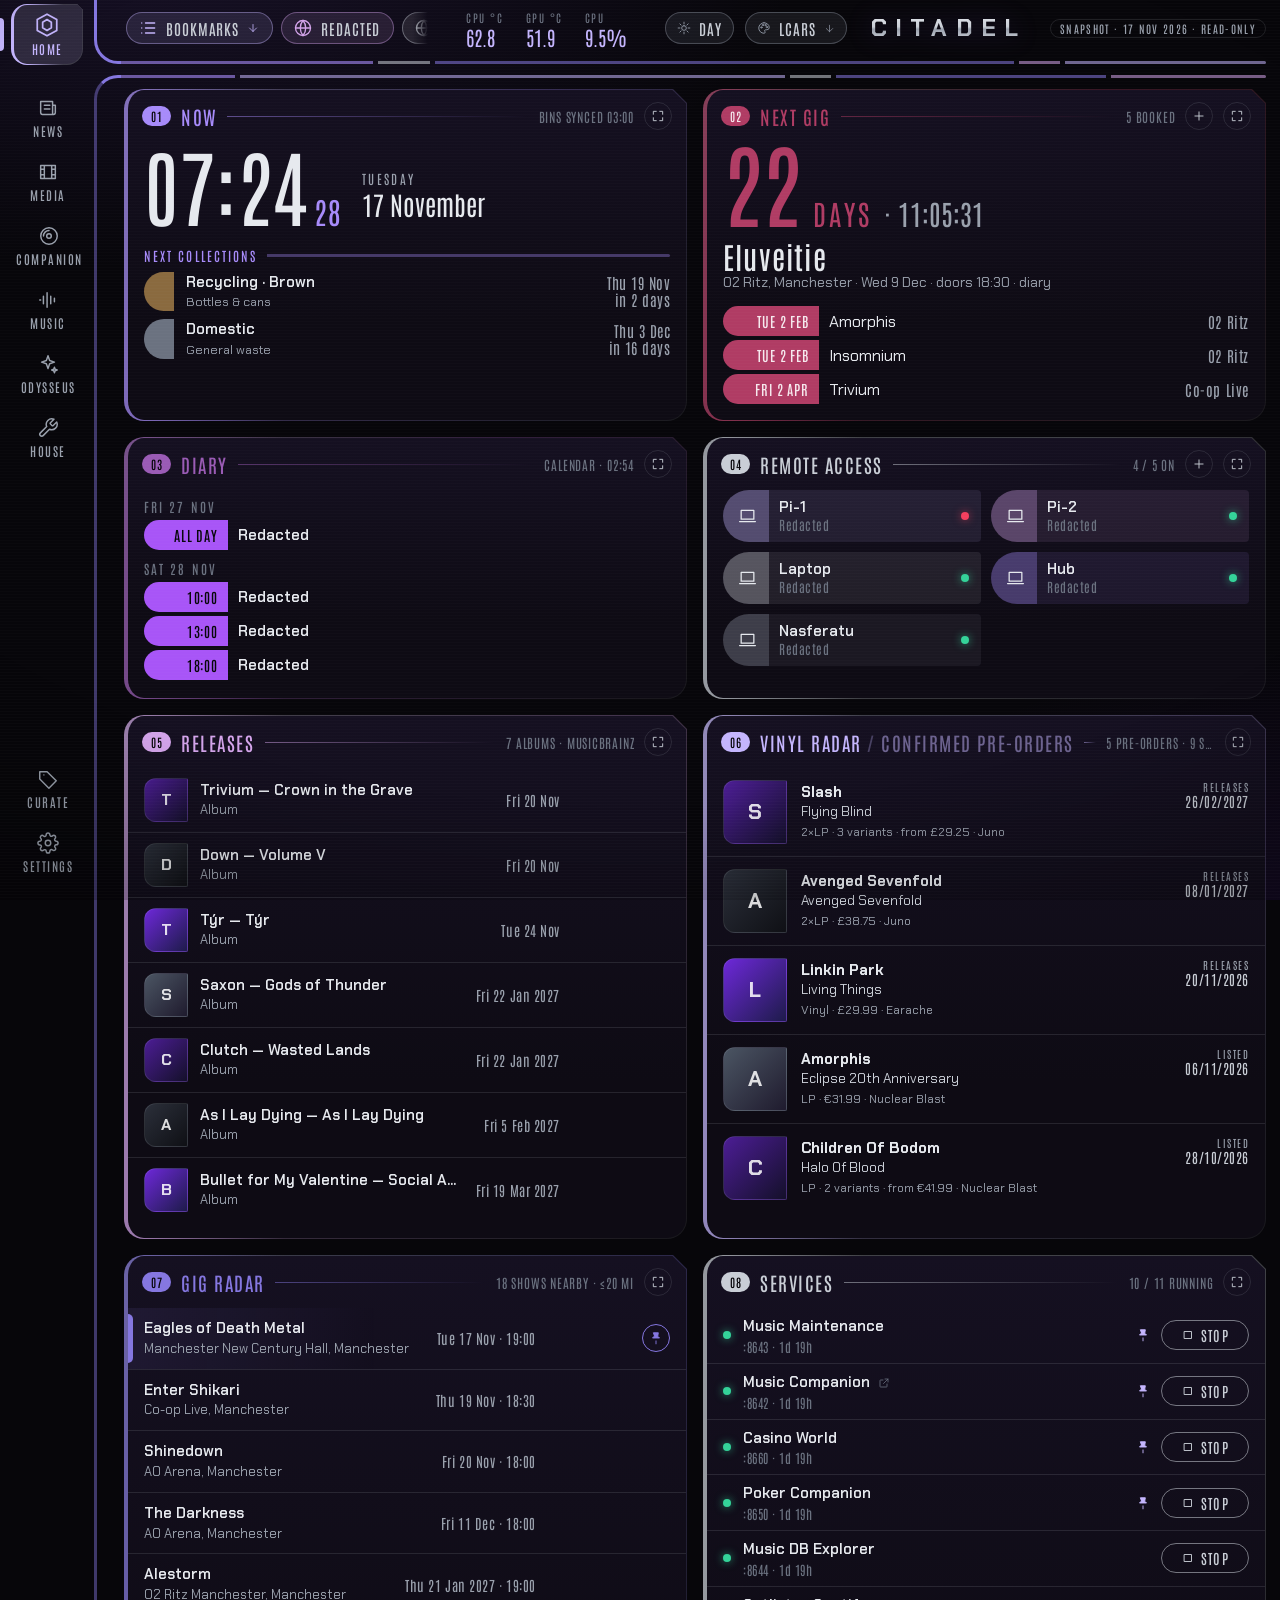
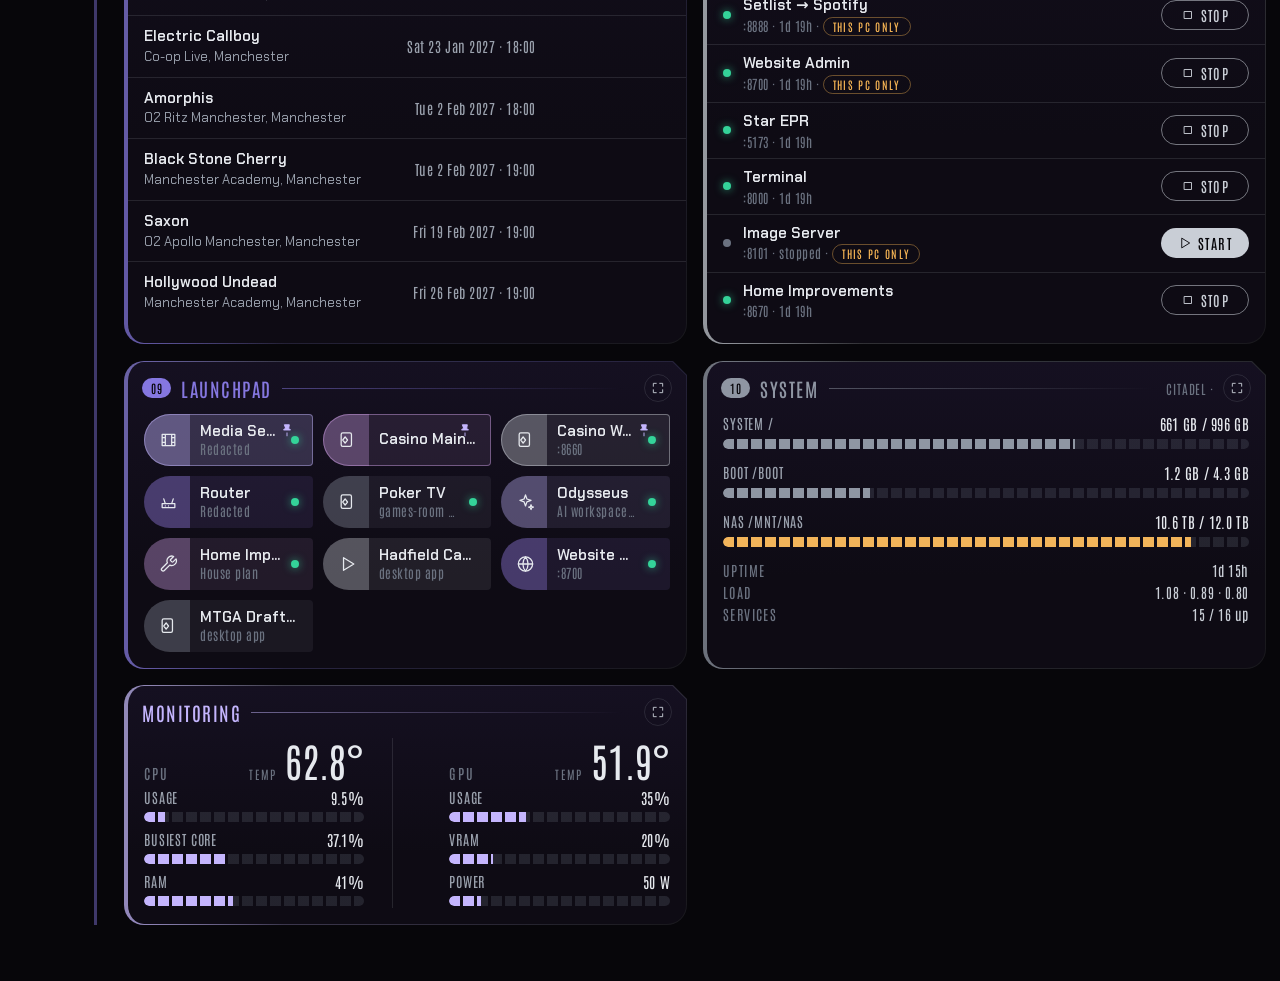
==== demo/citadel/index.html @ 6647c5de "Citadel live demo" ====
<!doctype html>
<html lang="en-GB">
<head>
<meta charset="utf-8">
<meta name="viewport" content="width=device-width, initial-scale=1, viewport-fit=cover">
<meta name="theme-color" content="#07060a">
<title>Citadel · online demo</title>
<link rel="icon" type="image/svg+xml" href="img/favicon.svg">
<link rel="stylesheet" href="css/tokens.css">
<script src="demo.js"></script>
<script src="js/theme-init.js"></script>
<link rel="stylesheet" href="css/components.css">
<link rel="stylesheet" href="css/dashboard.css">
<link rel="stylesheet" href="css/music.css">
<link rel="stylesheet" href="css/news.css">
<link rel="stylesheet" href="demo.css">
<link rel="stylesheet" href="css/lcars.css">
</head>
<body>
<div class="sweep"></div>

<div class="shell">
  <nav class="rail" aria-label="Primary">
    <span class="rail__logo"><svg class="i"><use href="#i-logo"/></svg></span>
    <a href="#home" data-view="home" aria-current="page" title="Home"><svg class="i"><use href="#i-home"/></svg><span class="rail__label">Home</span></a>
    <a href="#news" data-view="news" title="News"><svg class="i"><use href="#i-news"/></svg><span class="rail__label">News</span></a>
    <a href="#media" data-view="media" title="Media"><svg class="i"><use href="#i-film"/></svg><span class="rail__label">Media</span></a>
    <a href="#music" data-view="music" title="Companion"><svg class="i"><use href="#i-disc"/></svg><span class="rail__label">Companion</span></a>
    <a href="#listen" data-view="listen" title="Music"><svg class="i"><use href="#i-wave"/></svg><span class="rail__label">Music</span></a>
    <a href="#ai" data-view="ai" title="Odysseus"><svg class="i"><use href="#i-spark"/></svg><span class="rail__label">Odysseus</span></a>
    <a href="#house" data-view="house" title="House"><svg class="i"><use href="#i-tool"/></svg><span class="rail__label">House</span></a>
    <span class="spacer"></span>
    <a href="#curate" data-view="curate" title="Curate (Music Maintenance)"><svg class="i"><use href="#i-tag"/></svg><span class="rail__label">Curate</span></a>
    <a href="#settings" data-view="settings" class="rail__settings" title="Settings"><svg class="i"><use href="#i-gear"/></svg><span class="rail__label">Settings</span></a>
  </nav>

  <main class="main">
    <header class="top">
      <div class="top__brand"><button class="top__logo" type="button" data-alerts-toggle aria-expanded="false" aria-controls="alerts" aria-label="Reminders" title="Reminders"><svg class="i"><use href="#i-logo"/></svg><span class="top__badge" id="alerts-count" hidden></span></button><span class="wordmark">Citadel</span><span class="hud" id="host-label"></span><span class="chip demo-chip" title="A frozen copy of my home dashboard: nothing here is live or saved">Snapshot · 17 Nov 2026 · read-only</span></div>
      <div class="top__mid"><nav class="shortcuts" id="shortcuts" aria-label="Bookmarks" hidden></nav><div class="bmbar" id="bm-bar" hidden></div><dl class="readout" id="readout" role="button" tabindex="0" aria-label="Monitoring" title="Monitoring"></dl><section class="mu-bar" id="mu-bar" aria-label="Now playing"></section></div>
      <div class="top__right"><a class="btn btn--icon top__settings" href="#settings" aria-label="Settings"><svg class="i"><use href="#i-gear"/></svg></a><button class="btn look-btn" type="button" data-mode-toggle aria-label="Switch to Day" title="Switch to Day"><svg class="i"><use href="#i-sun"/></svg><span class="look-btn__word">Day</span></button><button class="btn look-btn" type="button" data-theme-menu aria-haspopup="menu" aria-expanded="false" aria-label="Theme" title="Theme"><svg class="i"><use href="#i-palette"/></svg><span class="look-btn__word">Citadel</span><svg class="i look-btn__chev"><use href="#i-down"/></svg></button><span class="hud hud--plain badge-role"><span class="dot" id="conn-dot" title="connecting…"></span><span id="device-label">Owner device</span></span></div>
    </header>
    <section class="view is-active" id="view-home" data-view="home">
      <section class="alerts" id="alerts" aria-label="Reminders"></section>
      <div class="grid" id="grid"></div>
    </section>
    <section class="view" id="view-news" data-view="news" aria-label="News"></section>
    <section class="view" id="view-media" data-view="media" aria-label="Media">
      <div class="frame-shell" hidden><iframe id="media-frame" title="Media" allow="autoplay; fullscreen" allowfullscreen></iframe></div>
      <div class="demo-na"><svg class="i"><use href="#i-film"/></svg><b>Not available in the online demo</b><span>Media is a Jellyfin server running locally</span></div>
    </section>
    <section class="view" id="view-music" data-view="music" aria-label="Companion">
      <div class="frame-shell"><iframe id="music-frame" title="Music Companion" allow="autoplay; fullscreen" allowfullscreen></iframe></div>
    </section>
    <section class="view" id="view-sql" data-view="sql" aria-label="SQL DB">
      <div class="frame-shell"><iframe id="sql-frame" title="SQL DB" allow="autoplay; fullscreen" allowfullscreen></iframe></div>
    </section>
    <section class="view" id="view-listen" data-view="listen" aria-label="Music"></section>
    <section class="view" id="view-ai" data-view="ai" aria-label="Odysseus">
      <div class="frame-shell" hidden><iframe id="ai-frame" title="Odysseus" allow="autoplay; fullscreen" allowfullscreen></iframe></div>
      <div class="demo-na"><svg class="i"><use href="#i-spark"/></svg><b>Not available in the online demo</b><span>Odysseus is an LLM container running locally</span></div>
    </section>
    <section class="view" id="view-house" data-view="house" aria-label="House">
      <div class="frame-shell" hidden><iframe id="house-frame" title="Home Improvements" allow="fullscreen" allowfullscreen></iframe></div>
      <div class="demo-na"><svg class="i"><use href="#i-tool"/></svg><b>Not available in the online demo</b><span>This is too sensitive to share online</span></div>
    </section>
    <section class="view" id="view-curate" data-view="curate" aria-label="Curate">
      <div class="frame-shell" hidden><iframe id="curate-frame" title="Music Maintenance"></iframe></div>
      <div class="demo-na"><svg class="i"><use href="#i-tag"/></svg><b>Not available in the online demo</b><span>Curate is Music Companion's private maintenance tool on my home network.</span></div>
    </section>
    <section class="view" id="view-settings" data-view="settings" aria-label="Settings">
      <div class="frame-shell"><iframe id="settings-frame" title="Settings"></iframe></div>
    </section>
  </main>
</div>

<nav class="tabbar" aria-label="Primary (mobile)">
  <a href="#home" data-view="home" aria-current="page"><svg class="i"><use href="#i-home"/></svg>Home</a>
  <a href="#news" data-view="news"><svg class="i"><use href="#i-news"/></svg>News</a>
  <a href="#media" data-view="media"><svg class="i"><use href="#i-film"/></svg>Media</a>
  <a href="#music" data-view="music"><svg class="i"><use href="#i-disc"/></svg>Companion</a>
  <a href="#listen" data-view="listen"><svg class="i"><use href="#i-wave"/></svg>Music</a>
  <a href="#ai" data-view="ai"><svg class="i"><use href="#i-spark"/></svg>Odysseus</a>
  <a href="#house" data-view="house"><svg class="i"><use href="#i-tool"/></svg>House</a>
</nav>

<dialog class="book" id="book-gig" aria-labelledby="book-gig-title">
  <form class="book__form" novalidate>
    <h2 class="book__title" id="book-gig-title">Booked a gig</h2>
    <div class="book__grid">
      <label class="book__field"><span>Artist</span><input name="artist" required maxlength="80"></label>
      <label class="book__field"><span>Date</span><input name="date" type="date" required></label>
      <label class="book__field"><span>Venue</span><input name="venue" maxlength="80"></label>
      <label class="book__field"><span>City</span><input name="city" maxlength="60"></label>
      <label class="book__field"><span>Doors (optional)</span><input name="doors" type="time"></label>
      <label class="book__field"><span>Ticket link (optional)</span><input name="ticket_url" type="url" maxlength="500" placeholder="https://…"></label>
      <label class="book__field book__field--wide"><span>Notes (optional)</span><input name="notes" maxlength="200" placeholder="e.g. block B, meeting Sam at 5"></label>
      <label class="book__check book__field--wide"><input name="diary" type="checkbox" checked> Add to Google Calendar <small>(opens a new tab: press Save there)</small></label>
    </div>
    <p class="book__error" role="alert" hidden></p>
    <div class="book__actions"><button class="btn" type="button" data-book-cancel>Cancel</button><button class="btn btn--solid" type="submit">Save gig</button></div>
  </form>
</dialog>

<script type="module" src="js/icons.js"></script>
<script type="module" src="js/app.js"></script>
</body>
</html>
---- demo/citadel/css/tokens.css ----
/* ==========================================================================
   Citadel design tokens — obsidian & amethyst HUD
   Palette: black / purple / silver. Restraint rule: glow is reserved for
   focus, active state and live status; everything else is flat + hairline.
   ========================================================================== */

@font-face { font-family: "Chakra Petch"; font-weight: 400; font-display: swap; src: url("../fonts/ChakraPetch-400.woff2") format("woff2"); }
@font-face { font-family: "Chakra Petch"; font-weight: 500; font-display: swap; src: url("../fonts/ChakraPetch-500.woff2") format("woff2"); }
@font-face { font-family: "Chakra Petch"; font-weight: 600; font-display: swap; src: url("../fonts/ChakraPetch-600.woff2") format("woff2"); }
@font-face { font-family: "Chakra Petch"; font-weight: 700; font-display: swap; src: url("../fonts/ChakraPetch-700.woff2") format("woff2"); }
@font-face { font-family: "JetBrains Mono"; font-weight: 400; font-display: swap; src: url("../fonts/JetBrainsMono-Regular.ttf") format("truetype"); }
@font-face { font-family: "JetBrains Mono"; font-weight: 700; font-display: swap; src: url("../fonts/JetBrainsMono-Bold.ttf") format("truetype"); }

:root {
  /* surfaces (near-black, faintly violet) */
  --bg:         #07060a;
  --bg-2:       #0b0910;
  --surface:    #0e0b14;
  --surface-2:  #151021;
  --surface-3:  #1c1530;

  /* amethyst */
  --accent:      #8b5cf6;
  --accent-hi:   #a855f7;
  --accent-soft: #c4b5fd;   /* text-safe violet on dark */
  --accent-deep: #4c1d95;
  --accent-wash: rgba(139, 92, 246, 0.10);

  /* silver */
  --silver-hi:   #e6e9ee;
  --silver:      #c9ced6;
  --silver-mute: #9aa1ad;
  --silver-dim:  #6b7280;

  /* lines */
  --edge:        rgba(201, 206, 214, 0.13);
  --edge-strong: rgba(168, 85, 247, 0.45);

  /* status — used only for dots and small chips */
  --ok:   #34d399;
  --warn: #f5b454;
  --bad:  #f43f5e;
  /* heat: the header readout's numbers as load/temperature climbs (level 0 keeps the readout's own colour) */
  --heat-1: #f3d899;   /* pale gold */
  --heat-2: #f5a742;   /* amber */
  --heat-3: #ff4b2b;   /* burnt orange running into red */

  /* neutral wells (true-black overlays with no accent hue) */
  --well:      rgba(0, 0, 0, 0.38);
  --vignette:  rgba(0, 0, 0, 0.45);

  /* type */
  --font-display: "Chakra Petch", "Segoe UI", system-ui, sans-serif;
  --font-mono:    "JetBrains Mono", ui-monospace, "SFMono-Regular", Menlo, monospace;

  /* geometry */
  --chamfer: 14px;
  --gap: 16px;
  --radius-sm: 2px;

  /* motion */
  --ease: cubic-bezier(.2, .7, .2, 1);
}

/* Light theme (Day) — parchment and three colours only: burnt orange (the accent), oxblood (Next gig's red, also
   "bad") and one cool counterpoint, slate blue (also "ok"/live). Inks are sepia browns. No green, and nothing pastel:
   the colours stay deep enough to read as ink on paper. Surfaces were ported from MusicDatabase's light theme. */
:root[data-theme="light"] {
  /* surfaces — sun-bleached parchment, climbing toward clean paper as elevation rises */
  --bg:         #f2e8d5;
  --bg-2:       #f5ecdd;
  --surface:    #f8f0e2;
  --surface-2:  #faf4e6;
  --surface-3:  #fdf9f0;

  /* burnt orange (was amethyst) */
  --accent:      #b5541f;
  --accent-hi:   #c4601f;
  --accent-soft: #82401b;   /* text-safe burnt orange on light bg: DARKENED, not lightened */
  --accent-deep: #6e2a12;
  --accent-wash: rgba(181, 84, 31, 0.10);

  /* ink (was silver) — direction flips: "hi" = darkest ink (most emphasis) */
  --silver-hi:   #2a2015;
  --silver:      #4a3c2a;
  --silver-mute: #6b5c44;
  --silver-dim:  #93876c;

  /* lines */
  --edge:        #ddcda8;
  --edge-strong: rgba(196, 96, 31, 0.45);

  /* status */
  --ok:   #3d5a73;   /* slate blue: the one cool accent */
  --warn: #b0601c;   /* burnt orange, a shade more amber than the accent */
  --bad:  #8a2e2e;   /* oxblood (Next gig's red) */
  --heat-1: #8c6a45;   /* warm sepia: still readable on cream */
  --heat-2: #b5541f;   /* burnt orange */
  --heat-3: #a3302a;   /* red */

  /* neutral wells */
  --well:      rgba(42, 32, 21, 0.07);
  --vignette:  rgba(42, 32, 21, 0.10);

  color-scheme: light;
}

*, *::before, *::after { box-sizing: border-box; }

html { color-scheme: dark; -webkit-text-size-adjust: 100%; }

body {
  margin: 0;
  min-height: 100vh;
  font-family: var(--font-display);
  font-size: 15px;
  line-height: 1.45;
  color: var(--silver);
  background:
    radial-gradient(1100px 600px at 12% -10%, color-mix(in srgb, var(--accent) 13%, transparent), transparent 60%),
    radial-gradient(900px 500px at 105% 105%, color-mix(in srgb, var(--accent-deep) 20%, transparent), transparent 60%),
    var(--bg);
  background-attachment: fixed;
}

/* Custom themes (Settings → Appearance, applied by theme.js): a background picture behind everything, dimmed
   towards the theme's own page colour so text stays readable, and the accent glows optional. The picture sits on
   <html> so it fills the whole window whatever the page's height; body keeps only the glows on top of it. */
html.has-bg {
  background:
    linear-gradient(color-mix(in srgb, var(--bg) var(--bg-dim, 40%), transparent), color-mix(in srgb, var(--bg) var(--bg-dim, 40%), transparent)) fixed,
    var(--bg-image) var(--bg-pos, center) / var(--bg-size, cover) var(--bg-repeat, no-repeat) fixed,
    var(--bg);
}
html.has-bg body {
  background:
    radial-gradient(1100px 600px at 12% -10%, color-mix(in srgb, var(--accent) 13%, transparent), transparent 60%),
    radial-gradient(900px 500px at 105% 105%, color-mix(in srgb, var(--accent-deep) 20%, transparent), transparent 60%);
  background-attachment: fixed;
}
html.no-glow body { background: var(--bg); }
html.has-bg.no-glow body { background: none; }

/* scanline + vignette overlay: ~2% — felt more than seen */
body::after {
  content: "";
  position: fixed; inset: 0;
  pointer-events: none;
  z-index: 100;
  background:
    repeating-linear-gradient(to bottom, rgba(255, 255, 255, 0.017) 0 1px, transparent 1px 3px),
    radial-gradient(120% 90% at 50% 40%, transparent 55%, var(--vignette) 100%);
}

a { color: inherit; text-decoration: none; }
button { font: inherit; color: inherit; }

:focus-visible {
  outline: 1px solid var(--accent-hi);
  outline-offset: 2px;
  box-shadow: 0 0 0 4px color-mix(in srgb, var(--accent-hi) 18%, transparent);
}

::selection { background: var(--accent-deep); color: var(--silver-hi); }

/* thin, quiet scrollbars */
* { scrollbar-width: thin; scrollbar-color: var(--surface-3) transparent; }

@media (prefers-reduced-motion: reduce) {
  *, *::before, *::after { animation: none !important; transition: none !important; }
}
---- demo/citadel/css/components.css ----
/* ==========================================================================
   Shared components: card, HUD label, chip, status dot, button, wordmark
   ========================================================================== */

[hidden] { display: none !important; }

.i { width: 1.25em; height: 1.25em; fill: none; stroke: currentColor; stroke-width: 1.6; stroke-linecap: round; stroke-linejoin: round; flex: none; }

/* ---- Wordmark: the single "metal" nod ---------------------------------- */
.wordmark {
  font-family: var(--font-display);
  font-weight: 700;
  letter-spacing: 0.34em;
  text-transform: uppercase;
  background: linear-gradient(180deg, var(--silver-hi) 0%, var(--silver) 45%, var(--silver-mute) 52%, var(--silver-hi) 100%);
  -webkit-background-clip: text; background-clip: text;
  color: transparent;
  filter: drop-shadow(0 0 12px color-mix(in srgb, var(--accent) 25%, transparent));
}

/* ---- HUD label ---------------------------------------------------------- */
.hud {
  font-family: var(--font-mono);
  font-size: 11px;
  letter-spacing: 0.16em;
  text-transform: uppercase;
  color: var(--silver-mute);
  white-space: nowrap;
}
.hud::before { content: "// "; color: var(--accent); }
.hud--plain::before { content: none; }
/* Dual-content tile header (Vinyl radar's "Vinyl Radar // Confirmed Pre-orders"): two real buttons inside one
   .hud span, so the "// " prefix above still applies once, to the group, unchanged. */
.hud__seg { background: none; border: 0; padding: 0; font: inherit; letter-spacing: inherit; text-transform: inherit; color: inherit; cursor: pointer; transition: color .2s; }
.hud__seg:hover { color: var(--silver-hi); }
.hud__seg[aria-pressed="true"] { color: var(--accent-soft); }
/* A leading plain space in generated content collapses away since it lands at the very start of the button's own
   box (buttons are inline-block by default) — a non-breaking space survives that. */
.hud__seg + .hud__seg::before { content: "\00a0// "; color: var(--accent); }
.mono { font-family: var(--font-mono); }
.dim { color: var(--silver-mute); }

/* ---- Card (chamfered, hairline border via gradient shell) -------------- */
.card {
  --c: var(--chamfer);
  position: relative;
  display: flex;
  padding: 1px;
  background: linear-gradient(135deg, color-mix(in srgb, var(--silver) 30%, transparent), color-mix(in srgb, var(--accent) 20%, transparent) 45%, color-mix(in srgb, var(--silver) 9%, transparent));
  clip-path: polygon(0 0, calc(100% - var(--c)) 0, 100% var(--c), 100% 100%, var(--c) 100%, 0 calc(100% - var(--c)));
  transition: background .3s var(--ease);
}
.card:hover { background: linear-gradient(135deg, color-mix(in srgb, var(--silver) 38%, transparent), color-mix(in srgb, var(--accent-hi) 45%, transparent) 45%, color-mix(in srgb, var(--silver) 12%, transparent)); }
.card__in {
  flex: 1;
  min-width: 0;
  display: flex;
  flex-direction: column;
  background: linear-gradient(180deg, var(--surface-2), var(--surface) 70%);
  clip-path: polygon(0 0, calc(100% - var(--c) + 0.4px) 0, 100% calc(var(--c) - 0.4px), 100% 100%, calc(var(--c) - 0.4px) 100%, 0 calc(100% - var(--c) + 0.4px));
}
/* small accent tick, top-left */
.card__in::before {
  content: "";
  height: 2px; width: 34px; margin: 0 0 0 16px;
  background: linear-gradient(90deg, var(--accent-hi), transparent);
  order: -1;
}
.card__head {
  display: flex; align-items: center; justify-content: space-between; gap: 12px;
  padding: 12px 16px 0;
}
.card__head .meta { font-family: var(--font-mono); font-size: 11px; color: var(--silver-dim); white-space: nowrap; min-width: 0; overflow: hidden; text-overflow: ellipsis; }
.card__body { padding: 12px 16px 16px; flex: 1; min-width: 0; }
.card__body--flush { padding-left: 0; padding-right: 0; }

/* ---- .cut: chamfered top-right + bottom-left, with the diagonal edge stroked ------
   clip-path removes the border on the cut corners; the two pseudo-elements redraw it.
   Set --c (size) and --bc (border colour) on the element. */
.cut {
  --c: 10px; --bc: var(--edge-strong);
  position: relative;
  clip-path: polygon(0 0, calc(100% - var(--c)) 0, 100% var(--c), 100% 100%, var(--c) 100%, 0 calc(100% - var(--c)));
}
.cut::before, .cut::after {
  content: ""; position: absolute; width: var(--c); height: var(--c); pointer-events: none;
  background: linear-gradient(to bottom left, transparent calc(50% - .7px), var(--bc) calc(50% - .7px) calc(50% + .7px), transparent calc(50% + .7px));
}
.cut::before { top: 0; right: 0; }
.cut::after  { bottom: 0; left: 0; }

/* ---- Chips -------------------------------------------------------------- */
.chip {
  display: inline-flex; align-items: center; gap: 4px;
  font-family: var(--font-mono);
  font-size: 10px; letter-spacing: 0.12em; text-transform: uppercase;
  padding: 2px 6px;
  color: var(--silver-mute);
  border: 1px solid var(--edge);
  border-radius: var(--radius-sm);
  white-space: nowrap;
}
.chip--new    { color: var(--accent-soft); border-color: var(--edge-strong); background: var(--accent-wash); }
.chip--vinyl  { color: var(--silver-hi); border-color: color-mix(in srgb, var(--silver-hi) 35%, transparent); }
.chip--warn   { color: var(--warn); border-color: color-mix(in srgb, var(--warn) 40%, transparent); }
.chip--today  { color: #fff; background: var(--accent-deep); border-color: var(--accent); box-shadow: 0 0 14px color-mix(in srgb, var(--accent) 35%, transparent); }
/* The per-row "unseen" badge on a feed item — bolder than the header's quiet "N new" summary chip, so a new arrival
   is unmistakable even scanning quickly down a list. */
.chip--fresh  { color: #fff; font-weight: 700; background: var(--accent-deep); border-color: var(--accent-hi); box-shadow: 0 0 12px color-mix(in srgb, var(--accent-hi) 45%, transparent); }

/* ---- Status dot --------------------------------------------------------- */
.dot { width: 8px; height: 8px; border-radius: 50%; background: var(--silver-dim); flex: none; }
.dot--ok   { background: var(--ok);   box-shadow: 0 0 8px color-mix(in srgb, var(--ok) 70%, transparent); animation: pulse 3.4s ease-in-out infinite; }
.dot--warn { background: var(--warn); box-shadow: 0 0 8px color-mix(in srgb, var(--warn) 60%, transparent); }
.dot--bad  { background: var(--bad);  box-shadow: 0 0 8px color-mix(in srgb, var(--bad) 60%, transparent); }
@keyframes pulse { 0%, 100% { opacity: 1; } 50% { opacity: .45; } }

/* ---- Buttons ------------------------------------------------------------ */
.btn {
  display: inline-flex; align-items: center; gap: 6px;
  font-family: var(--font-mono); font-size: 11px; letter-spacing: 0.12em; text-transform: uppercase;
  padding: 6px 10px;
  background: transparent;
  color: var(--silver);
  border: 1px solid var(--edge);
  border-radius: var(--radius-sm);
  cursor: pointer;
  transition: color .2s, border-color .2s, background .2s, box-shadow .2s;
}
.btn:hover { color: var(--silver-hi); border-color: var(--edge-strong); background: var(--accent-wash); }
.btn--go   { color: var(--accent-soft); border-color: var(--edge-strong); }
.btn--go:hover { box-shadow: 0 0 16px color-mix(in srgb, var(--accent) 30%, transparent); }
.btn--stop:hover { color: #fda4af; border-color: color-mix(in srgb, var(--bad) 50%, transparent); background: color-mix(in srgb, var(--bad) 8%, transparent); }
.btn--icon { padding: 5px; }
.btn[disabled] { opacity: .4; cursor: not-allowed; }
.btn .i { width: 14px; height: 14px; }

/* ---- Generic list row --------------------------------------------------- */
.rows { list-style: none; margin: 0; padding: 0; }
.rows > li { border-top: 1px solid var(--edge); }
.rows > li:first-child { border-top: 0; }

/* ---- Cover: a lettered tile, with the record's artwork laid over it where a store gives one -- */
.cover {
  width: 44px; height: 44px; flex: none;
  display: grid; place-items: center;
  font-family: var(--font-display); font-weight: 700; font-size: 16px; color: rgba(255, 255, 255, .85);
  border: 1px solid var(--edge);
  background: linear-gradient(135deg, var(--accent-deep), #14102a);
  position: relative;
  clip-path: polygon(0 0, calc(100% - 8px) 0, 100% 8px, 100% 100%, 0 100%);
}
.cover--b { background: linear-gradient(135deg, #2b2f3a, #0f1015); }
.cover--c { background: linear-gradient(135deg, #6d28d9, #1e1b4b); }
.cover--d { background: linear-gradient(135deg, #4b5563, #1f1b2e); }

/* ---- One-off top sweep line (page load) --------------------------------- */
/* The glow travels by background-position inside a line that never moves. It used to be the element itself, by
   transform, which left it parked a full screen-width past the right edge afterwards. Phone browsers counted that
   as page width, so the page could be nudged sideways by a few px. A background outside its own box is just
   clipped, so this never overflows. */
.sweep { position: fixed; top: 0; left: 0; height: 1px; width: 100%; z-index: 101; pointer-events: none;
  background: linear-gradient(90deg, transparent, var(--accent-hi), transparent) no-repeat;
  background-size: 100% 100%; background-position: -100vw 0; animation: sweep 1.6s var(--ease) .2s 1 forwards; }
@keyframes sweep { to { background-position: 100vw 0; } }

/* mock-only switcher (removed in the real build) */
.mockbar {
  position: fixed; right: 12px; bottom: 12px; z-index: 200;
  display: flex; gap: 4px; padding: 4px;
  background: rgba(7, 6, 10, .85); border: 1px solid var(--edge); backdrop-filter: blur(6px);
  font-family: var(--font-mono); font-size: 10px; letter-spacing: .12em; text-transform: uppercase;
}
.mockbar a { padding: 5px 8px; color: var(--silver-mute); }
.mockbar a[aria-current] { color: var(--silver-hi); background: var(--accent-deep); }
.mockbar a:hover { color: var(--silver-hi); }
.mockbar span { padding: 5px 6px; color: var(--silver-dim); }

/* ---- Toast (used by the dashboard and Settings) ------------------------------------- */
.toast { position: fixed; left: 50%; bottom: 28px; z-index: 300; max-width: min(90vw, 560px); padding: 12px 18px; transform: translate(-50%, 12px); opacity: 0; pointer-events: none;
  font-family: var(--font-mono); font-size: 12px; letter-spacing: .04em; color: var(--silver-hi);
  background: color-mix(in srgb, var(--surface-2) 96%, transparent); border: 1px solid color-mix(in srgb, var(--bad) 50%, transparent); transition: opacity .25s, transform .25s var(--ease); }
.toast.is-on { opacity: 1; transform: translate(-50%, 0); }
---- demo/citadel/css/dashboard.css ----
/* Owner dashboard layout: icon rail + top bar + alert strip + 12-col card grid.
   Phone: single column with a bottom tab bar. */

.shell { display: grid; grid-template-columns: 88px 1fr; min-height: 100vh; }

/* ---- Rail --------------------------------------------------------------- */
.rail {
  position: sticky; top: 0; height: 100vh;
  display: flex; flex-direction: column; align-items: center; gap: 6px;
  padding: 18px 0;
  border-right: 1px solid var(--edge);
  background: linear-gradient(180deg, color-mix(in srgb, var(--surface-2) 60%, transparent), color-mix(in srgb, var(--bg) 60%, transparent));
}
.rail__logo { color: var(--accent-hi); margin-bottom: 18px; filter: drop-shadow(0 0 10px color-mix(in srgb, var(--accent-hi) 50%, transparent)); }
.rail__logo .i { width: 30px; height: 30px; }
.rail a { position: relative; display: grid; place-items: center; width: 44px; height: 44px; color: var(--silver-mute); transition: color .2s; }
.rail a:hover { color: var(--silver-hi); }
.rail a[aria-current] { color: var(--accent-soft); }
.rail a[aria-current]::before { content: ""; position: absolute; left: -14px; top: 10px; bottom: 10px; width: 2px; background: var(--accent-hi); box-shadow: 0 0 10px var(--accent-hi); }
/* Nav destinations get a text label under the icon, same idea as .tabbar below — the logo stays icon-only,
   Settings (a real page nav, not a client-side view — no data-view) is styled via its own class instead. */
.rail a[data-view], .rail a.rail__settings {
  width: auto; height: auto; min-width: 60px;
  gap: 4px; padding: 8px 4px;
  font-family: var(--font-mono); font-size: 9px; letter-spacing: .06em; text-transform: uppercase;
}
.rail a[data-view] .i, .rail a.rail__settings .i { width: 24px; height: 24px; }
.rail__label { line-height: 1.2; }
.rail .spacer { flex: 1; }

/* ---- Main --------------------------------------------------------------- */
/* --main-pl / --main-pr are the side paddings, kept as variables so an embedded page's frame can reach past them */
.main { --main-pl: 28px; --main-pr: 28px; padding: 20px var(--main-pr) 56px var(--main-pl); min-width: 0; }

/* ---- Views (Home / News / Media / Companion / future sections) ----------------------- */
.view { display: none; }
.view.is-active { display: block; }
#view-media, #view-music, #view-sql, #view-ai, #view-house, #view-curate, #view-settings { position: relative; }
/* Same chamfered, hairline-gradient-border shell as .card (components.css) — an iframe can't carry
   ::before/::after itself, so the shell is a real wrapper element around it instead. This only reaches
   the iframe's own border/frame; whatever renders *inside* it (Jellyfin's or Companion's own UI, incl.
   their scrollbars) is that document's own CSS and out of reach from here.
   The corners are cut with a mask, not .card's clip-path: a clip-path around an iframe made Chromium drop whole
   rows of the embedded page while it scrolled (flicker), and a mask gives the same corners without that. Each
   gradient cuts one corner and covers just over half the height. */
.frame-shell {
  position: absolute; inset: 0;
  display: flex;
  padding: 1px;
  background: linear-gradient(135deg, color-mix(in srgb, var(--silver) 30%, transparent), color-mix(in srgb, var(--accent) 20%, transparent) 45%, color-mix(in srgb, var(--silver) 9%, transparent));
  mask:
    linear-gradient(225deg, transparent calc(var(--chamfer) * .7071), #000 0) top / 100% 51% no-repeat,
    linear-gradient(45deg, transparent calc(var(--chamfer) * .7071), #000 0) bottom / 100% 51% no-repeat;
}
/* Desktop: an embedded page is part of the page body rather than a card sitting in it. The page takes the whole screen
   below the header (.main becomes header + one filling row, with no bottom padding), and the frame reaches past .main's
   side padding: its left edge meets the rail's border line, its right and bottom edges are the screen's. Only a top
   hairline is left of its own border (the rail line is the left one), and only the top-right corner keeps Citadel's
   cut. LCARS lines the frame up with its elbow instead (lcars.css). */
@media (min-width: 761px) {
  .main:has(> .view.is-active > .frame-shell) {
    display: grid; grid-template-rows: auto minmax(0, 1fr); padding-bottom: 0; }   /* no height: .main already stretches to the shell (100vh, or the 1440p shell under its zoom) */
  .frame-shell {
    inset: 0 calc(-1 * var(--main-pr)) 0 calc(-1 * var(--main-pl));
    padding: 1px 0 0;
    mask: linear-gradient(225deg, transparent calc(var(--chamfer) * .7071), #000 0);
  }
}
.frame-shell iframe { flex: 1; width: 100%; height: 100%; border: 0; background: var(--surface); }
html.has-bg .frame-shell iframe { background: transparent; }    /* a custom theme's picture shows through the embedded page */
/* Phones: the min(70vh, 560px) above left a tall phone's embedded page stopping well short of the tab bar (236px of
   dead space on a 412x915 screen). While one of these pages is showing, .main is pinned to the screen with
   position: fixed, ending where the tab bar starts, and the page fills it. Sizing from 100dvh instead didn't hold on
   Android: Brave's bottom toolbar and the on-screen keyboard don't shrink dvh, but they do move fixed elements like the
   tab bar, so the frame ran underneath it. Pinned to the same edges as the tab bar, the two always line up. The tab bar
   is 63px plus the bottom safe area. The keyboard half of this is app.js's interactive-widget switch (see route()),
   which makes the keyboard shrink the screen fixed elements are pinned to, rather than slide over it. Scoped with
   :has() so Home, News and Music keep their normal scrolling page. */
@media (max-width: 760px) {
  .main:has(> .view.is-active > .frame-shell) {
    position: fixed; inset: 0 0 calc(63px + env(safe-area-inset-bottom)) 0;
    display: flex; flex-direction: column; padding: 14px 16px 16px;
  }
  #view-media.is-active, #view-music.is-active, #view-sql.is-active, #view-ai.is-active, #view-house.is-active, #view-curate.is-active, #view-settings.is-active { flex: 1; height: auto; min-height: 0; }
}

/* z-index: the header's middle slot is a size container (its own stacking layer), so the bookmarks panel it drops can
   only sit over the reminders and cards if the whole header does. Still under an expanded card's backdrop (80). */
.top { position: relative; z-index: 70; display: flex; align-items: center; justify-content: space-between; gap: 16px; margin-bottom: 16px; }
.top__brand { display: flex; align-items: baseline; gap: 14px; }
.top__brand .wordmark { font-size: 22px; }
.top__right { display: flex; align-items: center; gap: 14px; }

/* ---- The header's middle slot: the shortcut row on most pages; the Music page puts its player here instead (music.css).
   A size container, so what's in it can drop parts as it narrows. */
.top__mid { flex: 1 1 auto; min-width: 0; display: flex; align-items: center; container: topmid / inline-size; }

/* ---- Shortcut row (Settings → Widgets → Shortcuts) ------------------------ */
.shortcuts { flex: 1 1 auto; min-width: 0; display: flex; align-items: center; justify-content: flex-start; gap: 8px;
  overflow-x: auto; scrollbar-width: none; padding: 2px; mask-image: linear-gradient(90deg, #000 calc(100% - 16px), transparent); }   /* fades out on the right if there are too many */
.shortcuts::-webkit-scrollbar { display: none; }
.sc { flex: none; display: inline-flex; align-items: center; gap: 8px; height: 34px; padding: 0 12px 0 8px; color: var(--silver);
  text-decoration: none; border: 1px solid var(--edge); background: color-mix(in srgb, var(--surface) 70%, transparent);
  clip-path: polygon(0 0, calc(100% - 7px) 0, 100% 7px, 100% 100%, 7px 100%, 0 calc(100% - 7px));
  transition: color .15s var(--ease), border-color .15s var(--ease), background .15s var(--ease); }
.sc:hover, .sc:focus-visible { color: var(--silver-hi); border-color: var(--edge-strong); background: var(--accent-wash); outline: none; }
.sc--bare { padding: 0 8px; }
.sc .i, .sc__img, .sc__letter { width: 20px; height: 20px; flex: none; }
.sc .i { color: var(--accent-soft); }
.sc__img { object-fit: contain; border-radius: 3px; }
.sc__letter { display: grid; place-items: center; font: 600 12px var(--font-display); color: var(--accent-soft);
  background: var(--accent-wash); border: 1px solid var(--edge-strong); border-radius: 3px; }
.sc__label { font: 500 13px var(--font-display); letter-spacing: .02em; white-space: nowrap; max-width: 16ch; overflow: hidden; text-overflow: ellipsis; }
@media (max-width: 760px) {                                     /* phones: just the Bookmarks button, as an icon and a count */
  .shortcuts .sc:not(.sc--menu), .sc--menu .sc__label { display: none; }
  .shortcuts { mask-image: none; }
}

/* ---- Bookmarks: the menu button (first in the row) and the panel it drops ---------------------------------------
   The panel is absolutely placed in the header's middle slot (a size container, so it's the containing block) and
   lies over the reminders: the card grid never moves. On desktop it hangs straight down from the button, a column of
   the button's width, and adds columns to the right when it reaches the bottom of the screen (app.js placeBookmarks
   sets --bm-*). It grows down, and its tiles draw in left to right. */
.sc--menu { cursor: pointer; font: inherit; }
.sc--menu .sc__label { max-width: none; }
.sc .sc__chev { width: 12px; height: 12px; color: var(--silver-mute); transition: transform .25s var(--ease); }
.sc--menu[aria-expanded="true"] { color: var(--silver-hi); border-color: var(--edge-strong); background: var(--accent-wash); }
.sc--menu[aria-expanded="true"] .sc__chev { transform: rotate(180deg); }
.bmbar { position: absolute; z-index: 60; top: calc(100% + 8px); left: 0; right: 0; padding: 12px 14px 14px; transform-origin: top center;
  background: var(--bg-2); border: 1px solid var(--edge-strong); box-shadow: 0 18px 40px var(--vignette);
  clip-path: polygon(0 0, calc(100% - 12px) 0, 100% 12px, 100% 100%, 0 100%); }
.bmbar.is-opening { animation: bm-in .34s var(--ease) both; }
.bmbar.is-closing { animation: bm-out .2s var(--ease) both; }
.bmbar__edit { display: block; width: max-content; margin: 10px 0 0 auto; font: 11px var(--font-mono); letter-spacing: .12em; text-transform: uppercase; color: var(--silver-mute); }
.bmbar__edit:hover, .bmbar__edit:focus-visible { color: var(--accent-soft); }
.bmbar__list { display: grid; grid-template-columns: repeat(auto-fill, minmax(200px, 1fr)); gap: 8px; }
/* Desktop: button and panel are one piece. The open button drops its bottom border and lower cut; the panel wears the
   same opaque fill and carries the button's side borders straight down. Its own top border is drawn (as a background
   layer) only where it's wider than the button, and the cut moves to the panel's bottom-left corner. */
@media (min-width: 761px) {
  .sc--menu[aria-expanded="true"] { --bm-fill: linear-gradient(var(--accent-wash) 0 0) var(--bg-2); background: var(--bm-fill); border-bottom-color: transparent;
    clip-path: polygon(0 0, calc(100% - 7px) 0, 100% 7px, 100% 100%, 0 100%); }
  .bmbar { top: var(--bm-top, calc(100% + 8px)); left: var(--bm-left, 0); right: auto; width: max-content; min-width: var(--bm-w, 0); padding: 8px;
    border-top-color: transparent; box-shadow: none;
    background: linear-gradient(90deg, transparent calc(var(--bm-w, 0px) - 1px), var(--edge-strong) 0) top / 100% 1px no-repeat border-box,
      linear-gradient(var(--accent-wash) 0 0) var(--bg-2);
    clip-path: polygon(0 0, 100% 0, 100% 100%, 12px 100%, 0 calc(100% - 12px)); }
  .bmbar__list { grid-template-columns: none; grid-auto-flow: column; grid-template-rows: repeat(var(--bm-rows, 8), auto); grid-auto-columns: var(--bm-col, 200px); }
  .bmbar__list:not(:has(.bm:not(.bm--top))) + .bmbar__edit { margin-top: 0; }   /* no more than four: just the link */
}
.bm { display: flex; align-items: center; gap: 10px; min-width: 0; padding: 9px 12px; color: var(--silver); border: 1px solid var(--edge);
  background: color-mix(in srgb, var(--surface) 70%, transparent); clip-path: polygon(0 0, calc(100% - 7px) 0, 100% 7px, 100% 100%, 0 100%);
  transition: color .15s var(--ease), border-color .15s var(--ease), background .15s var(--ease); }
.bm:hover, .bm:focus-visible { color: var(--silver-hi); border-color: var(--edge-strong); background: var(--accent-wash); outline: none; }
.bm > .i, .bm > .sc__img, .bm > .sc__letter { width: 20px; height: 20px; flex: none; }
.bm > .i { color: var(--accent-soft); }
.bm > span:last-child { display: grid; min-width: 0; }
.bm b { font-weight: 600; font-size: 14px; white-space: nowrap; overflow: hidden; text-overflow: ellipsis; }
.bm small { font: 11px var(--font-mono); color: var(--silver-dim); white-space: nowrap; overflow: hidden; text-overflow: ellipsis; }
.is-opening .bm { animation: bm-tile .3s var(--ease) both; animation-delay: var(--d, 0s); }
@keyframes bm-in { from { transform: scaleY(0); opacity: 0; } }
@keyframes bm-out { to { transform: scaleY(0); opacity: 0; } }
@keyframes bm-tile { from { transform: scaleX(.6); opacity: 0; } }
.bm--top, .bmbar__list:not(:has(.bm:not(.bm--top))) { display: none; }   /* the bar's four: in the panel on phones only */
@media (max-width: 760px) {
  .bmbar { position: fixed; top: 64px; left: 8px; right: 8px; }
  .bm--top, .bmbar__list { display: grid; }
  .bm--top { display: flex; }
  .bmbar__list { grid-template-columns: 1fr 1fr; }
}

/* LCARS-only pieces (lcars.css shows them): Next gig's venue column and ticking countdown */
.readout, .subrow__venue, .hero__tick { display: none; }

/* The header readout (Home, wide screens; LCARS styles its own in lcars.css). It stands in for the Monitoring tile and
   opens Monitoring's full view, so where it shows, that card has no tile of its own (.card--popout). */
.readout { cursor: pointer; }
.readout:focus-visible { outline: 1px solid var(--accent-soft); outline-offset: 4px; }
/* heat levels (app.js renderReadout sets data-heat 1–3 from each number's own thresholds); the change flash
   (.is-tick) still lights a number up and drops it back to its heat colour. Specific enough to beat both themes' dd. */
html:root body .readout dd[data-heat="1"] { color: var(--heat-1); }
html:root body .readout dd[data-heat="2"] { color: var(--heat-2); }
html:root body .readout dd[data-heat="3"] { color: var(--heat-3); text-shadow: 0 0 10px color-mix(in srgb, var(--heat-3) 45%, transparent); }
html[data-theme="light"] body .readout dd[data-heat="3"] { text-shadow: none; }      /* a glow only reads on a dark ground */
.readout:hover { background: color-mix(in srgb, var(--accent) 12%, transparent); }
@media (min-width: 1800px) {
  html:not([data-skin="lcars"])[data-page="home"] .readout { display: flex; gap: 22px; flex: none; margin: 0 4px 0 auto; padding: 0 12px; }
  html:not([data-skin="lcars"]) .readout div { display: grid; gap: 3px; }
  html:not([data-skin="lcars"]) .readout dt { font: 9.5px var(--font-mono); letter-spacing: .14em; text-transform: uppercase; color: var(--silver-dim); }
  html:not([data-skin="lcars"]) .readout dd { margin: 0; font: 15px/1 var(--font-mono); color: var(--silver-hi); font-variant-numeric: tabular-nums; }
  .card--popout:not(.is-max) { display: none; }
}

/* ---- Day/Night and Theme: the header's two look buttons -------------------------------------------------------- */
.look-btn { gap: 7px; padding: 5px 10px 5px 8px; }
.look-btn .look-btn__chev { width: 11px; height: 11px; color: var(--silver-mute); }
.look-btn[aria-expanded="true"] { color: var(--silver-hi); border-color: var(--edge-strong); background: var(--accent-wash); }
@media (max-width: 760px) { .look-btn { padding: 5px; } .look-btn__word, .look-btn .look-btn__chev { display: none; } }
.badge-role { display: inline-flex; align-items: center; gap: 6px; }

/* ---- Alert strip -------------------------------------------------------- */
.alerts { display: flex; gap: 12px; margin-bottom: var(--gap); flex-wrap: wrap; }
.alert {
  flex: 1 1 320px;
  display: flex; align-items: center; gap: 12px;
  padding: 10px 14px;
  border: 1px solid var(--edge-strong);
  background: linear-gradient(90deg, color-mix(in srgb, var(--accent) 16%, transparent), color-mix(in srgb, var(--accent) 3%, transparent));
}
.alert .i { color: var(--accent-soft); width: 20px; height: 20px; }
.alert b { color: var(--silver-hi); font-weight: 600; }
.alert__text { min-width: 0; }
.alert__text a { color: inherit; text-decoration: none; }
.alert__text a:hover, .alert__text a:focus-visible { text-decoration: underline; text-underline-offset: 3px; }
.alert__when { margin-left: auto; flex: none; }
.alert__x { flex: none; margin: -4px -6px -4px 0; opacity: .55; transition: opacity .2s; }
.alert:hover .alert__x, .alert__x:focus-visible { opacity: 1; }
.alert--info { background: linear-gradient(90deg, color-mix(in srgb, var(--accent) 9%, transparent), transparent); }
.alert--undo { flex: 0 1 auto; color: var(--silver-dim); background: none; border-style: dashed; }
.alert--undo .btn { margin-left: 8px; }
.alerts__more { flex: none; align-self: stretch; }
@media (hover: none) { .alert__x { opacity: 1; } }            /* phones: nothing to hover, so always show it */

/* ---- Grid --------------------------------------------------------------- */
.grid { display: grid; grid-template-columns: repeat(12, minmax(0, 1fr)); gap: var(--gap); }
.grid > * { grid-column: span 6; }

/* ---- Clock card --------------------------------------------------------- */
.clock__time { font-family: var(--font-mono); font-size: 46px; line-height: 1; letter-spacing: .02em; color: var(--silver-hi); }
.clock__time small { font-size: 20px; color: var(--silver-mute); margin-left: 4px; }
.clock__date { margin-top: 8px; font-size: 17px; color: var(--silver); }
.kv { display: grid; grid-template-columns: auto 1fr; gap: 4px 14px; margin-top: 14px; font-family: var(--font-mono); font-size: 12px; }
.kv dt { color: var(--silver-dim); } .kv dd { margin: 0; color: var(--silver); text-align: right; }

/* ---- Bins --------------------------------------------------------------- */
.bin { display: flex; align-items: center; gap: 12px; padding: 10px 16px; }
.bin__swatch { width: 4px; align-self: stretch; border-radius: 1px; background: var(--sw, var(--silver-dim)); box-shadow: 0 0 10px color-mix(in srgb, var(--sw) 50%, transparent); }
.bin__name { font-weight: 600; color: var(--silver-hi); }
.bin__when { margin-left: auto; text-align: right; font-family: var(--font-mono); font-size: 12px; color: var(--silver-mute); }
.bin--due { background: linear-gradient(90deg, color-mix(in srgb, var(--accent) 14%, transparent), transparent); }

/* ---- Next gig hero ------------------------------------------------------ */
.hero { display: flex; align-items: flex-end; gap: 16px; }
.hero__count { font-family: var(--font-mono); font-weight: 700; font-size: 64px; line-height: .9; color: transparent;
  background: linear-gradient(180deg, var(--silver-hi), var(--silver-mute)); -webkit-background-clip: text; background-clip: text; }
.hero__unit { font-family: var(--font-mono); font-size: 11px; letter-spacing: .16em; color: var(--accent-soft); text-transform: uppercase; padding-bottom: 6px; }
.hero__name { font-size: 22px; font-weight: 700; color: var(--silver-hi); margin-top: 10px; letter-spacing: .02em; }
.hero__sub { color: var(--silver-mute); font-size: 14px; margin-bottom: 14px; }
.subrow { display: flex; align-items: center; gap: 10px; padding: 9px 0; border-top: 1px solid var(--edge); font-size: 14px; }
.subrow:first-of-type { margin-top: 14px; }
.subrow .mono { margin-left: auto; font-size: 12px; color: var(--silver-mute); }

/* ---- Project rows ------------------------------------------------------- */
.proj { display: grid; grid-template-columns: auto 1fr auto; align-items: center; gap: 12px; padding: 10px 16px; }
.proj__name { font-weight: 600; color: var(--silver-hi); display: flex; align-items: center; gap: 8px; }
.proj__desc { font-family: var(--font-mono); font-size: 11px; color: var(--silver-dim); }
.proj__act { display: flex; gap: 6px; align-items: center; }

/* ---- Link tiles --------------------------------------------------------- */
.tiles { display: grid; grid-template-columns: repeat(auto-fill, minmax(150px, 1fr)); gap: 10px; }
.tile {
  display: flex; align-items: center; gap: 10px; padding: 12px; width: 100%;
  border: 1px solid var(--edge); background: rgba(255, 255, 255, .015);
  clip-path: polygon(0 0, calc(100% - 8px) 0, 100% 8px, 100% 100%, 0 100%);
  transition: border-color .2s, background .2s, transform .2s var(--ease);
  cursor: pointer; text-align: left;
}
.tile:hover { border-color: var(--edge-strong); background: var(--accent-wash); transform: translateY(-1px); }
button.tile:disabled { cursor: default; opacity: .6; transform: none; }
.tile .i { color: var(--accent-soft); width: 20px; height: 20px; }
.tile > div { min-width: 0; }
.tile b { display: block; font-weight: 600; color: var(--silver-hi); line-height: 1.15; white-space: nowrap; overflow: hidden; text-overflow: ellipsis; }
.tile small { display: block; overflow: hidden; text-overflow: ellipsis; white-space: nowrap; font-family: var(--font-mono); font-size: 10.5px; color: var(--silver-dim); }
.tile .dot { margin-left: auto; }
.tile--primary { border-color: var(--edge-strong); background: linear-gradient(135deg, color-mix(in srgb, var(--accent) 18%, transparent), color-mix(in srgb, var(--accent) 4%, transparent)); }

/* ---- Feed items (releases / radar / news) ------------------------------- */
.tabs { display: inline-flex; gap: 2px; }
.tabs button { white-space: nowrap; background: none; border: 0; padding: 4px 10px; font-family: var(--font-mono); font-size: 11px; letter-spacing: .14em; text-transform: uppercase; color: var(--silver-dim); cursor: pointer; border-bottom: 1px solid transparent; }
.tabs button[aria-selected="true"] { color: var(--accent-soft); border-bottom-color: var(--accent-hi); }
.tabs button:hover { color: var(--silver-hi); }

.feed { display: flex; align-items: center; gap: 12px; padding: 10px 16px; }
.feed__main { min-width: 0; flex: 1; }
.feed__title { color: var(--silver-hi); font-weight: 600; white-space: nowrap; overflow: hidden; text-overflow: ellipsis; }
.feed__sub { font-size: 13px; color: var(--silver-mute); white-space: nowrap; overflow: hidden; text-overflow: ellipsis; }
.feed__flag { margin-top: 3px; }   /* a row-level badge (e.g. gig radar's "Tribute act") that sits under the subtitle rather than fighting it for room */
.feed__meta { display: flex; align-items: center; gap: 10px; flex: none; }
.feed__acts { display: flex; gap: 4px; width: 64px; justify-content: flex-end; opacity: 0; transition: opacity .2s; }
.feed:hover .feed__acts, .feed:focus-within .feed__acts { opacity: 1; }
.feed__date { font-family: var(--font-mono); font-size: 12px; color: var(--silver-mute); white-space: nowrap; text-align: right; min-width: 78px; }
.pane[hidden] { display: none; }


/* ---- System bars -------------------------------------------------------- */
.bar { margin-bottom: 14px; }
.bar__top { display: flex; justify-content: space-between; font-family: var(--font-mono); font-size: 12px; margin-bottom: 6px; color: var(--silver-mute); }
.bar__top b { color: var(--silver-hi); font-weight: 400; }
.bar__track { position: relative; height: 6px; background: var(--surface-3);
  background-image: repeating-linear-gradient(90deg, transparent 0 9px, color-mix(in srgb, var(--bg) 80%, transparent) 9px 10px); }
.bar__fill { position: absolute; inset: 0 auto 0 0; width: var(--v); background: linear-gradient(90deg, var(--accent-deep), var(--accent-hi)); }
.bar__fill--hot { background: linear-gradient(90deg, #7c2d12, var(--warn)); }

/* ---- Monitoring ----------------------------------------------------------- */
.mon-split { display: grid; grid-template-columns: 1fr 1fr; gap: 28px; height: 100%; }
.mon-col { display: flex; flex-direction: column; padding: 2px 0; }
.mon-col:first-child { border-right: 1px solid var(--edge); padding-right: 28px; }
.mon-col:last-child { padding-left: 28px; }
.mon-col { min-height: 0; }
.mon-head { display: flex; align-items: baseline; justify-content: space-between; gap: 10px; margin-bottom: 6px; }
.mon-col__label { font-family: var(--font-mono); font-size: 11px; letter-spacing: .14em; text-transform: uppercase; color: var(--silver-dim); }
.mon-temp { font-family: var(--font-mono); font-size: 22px; line-height: 1; color: var(--silver-hi); white-space: nowrap; }
.mon-temp small { margin-right: 8px; font-size: 10px; letter-spacing: .14em; text-transform: uppercase; color: var(--silver-dim); }
.mon-temp--warm { color: var(--warn); }
.mon-temp--hot { color: var(--bad); }
/* the bars share out whatever height the card has (tight in a browser window, airier full-screen) */
.mon-bars { flex: 1; min-height: 0; display: flex; flex-direction: column; justify-content: space-evenly; gap: 8px; }
.mon-bars .bar { margin-bottom: 0; }
.mon-bars .bar__top { margin-bottom: 5px; }
.mon-section { margin-top: 18px; }
.mon-section:first-child { margin-top: 0; }
.mon-section .hud { display: block; margin-bottom: 10px; }
.mon-cores { display: grid; grid-template-columns: repeat(auto-fill, minmax(120px, 1fr)); gap: 4px 16px; margin: 10px 0 14px; }
.mon-cores .bar { margin-bottom: 0; }
.mon-cores .bar__top { font-size: 10.5px; }

/* ---- Diary (calendar events) -------------------------------------------- */
.day { padding: 10px 16px 6px; font-family: var(--font-mono); font-size: 10.5px; letter-spacing: .16em; text-transform: uppercase; color: var(--silver-dim); border-top: 1px solid var(--edge); }
.day:first-child { border-top: 0; }
.day span { color: var(--silver-dim); }
.day--next { color: var(--accent-soft); }
.ev { display: flex; align-items: stretch; gap: 10px; padding: 6px 16px; border-top: 0 !important; }
.ev__t { flex: none; width: 52px; padding-top: 1px; font-family: var(--font-mono); font-size: 12px; color: var(--silver-mute); }
.ev__bar { flex: none; width: 2px; background: var(--cal, var(--accent)); box-shadow: 0 0 8px color-mix(in srgb, var(--cal) 45%, transparent); }
.ev__main { min-width: 0; }
.ev__title { color: var(--silver-hi); font-weight: 600; line-height: 1.25; }
.ev__sub { font-size: 12.5px; color: var(--silver-mute); }
.ev--empty { padding: 4px 16px 10px 78px; font-size: 13px; }


/* compact tiles inside the narrower launchpad */
.tiles { grid-template-columns: repeat(auto-fill, minmax(138px, 1fr)); }

/* ---- Bottom tab bar (phones only) --------------------------------------- */
.tabbar { display: none; }

@media (max-width: 760px) {
  .shell { grid-template-columns: 1fr; }
  .rail { display: none; }
  .main { padding: 14px 16px 96px; }
  .top__brand .wordmark { font-size: 18px; }
  .top__brand .hud, .top__right .badge-role { display: none; }
  .grid > * { grid-column: 1 / -1; }
  .hero__count { font-size: 52px; }
  .now .clock__time { font-size: 44px; }
  .now__clock { gap: 14px; }
  .feed__acts { opacity: 1; margin-left: auto; }
  .feed { flex-wrap: wrap; row-gap: 6px; }
  .feed__main { flex-basis: calc(100% - 60px); }
  .feed__meta { flex-basis: 100%; }
  .feed:has(.cover) .feed__meta { padding-left: 56px; }
  .feed__date { min-width: 0; text-align: left; }
  .meta--opt { display: none; }
  .tabbar {
    display: grid; grid-template-columns: repeat(7, 1fr);
    position: fixed; left: 0; right: 0; bottom: 0; z-index: 50;
    padding: 8px 4px calc(8px + env(safe-area-inset-bottom));
    background: color-mix(in srgb, var(--bg-2) 92%, transparent); backdrop-filter: blur(10px);
    border-top: 1px solid var(--edge-strong);
  }
  .tabbar a { display: grid; justify-items: center; gap: 2px; padding: 4px 0; color: var(--silver-mute); font-family: var(--font-mono); font-size: 9.5px; letter-spacing: .1em; text-transform: uppercase; }
  .tabbar a[aria-current] { color: var(--accent-soft); }
  .tabbar .i { width: 22px; height: 22px; }
  .mockbar { bottom: 74px; }
}


/* ==========================================================================
   Now card, schedule, services, log
   ========================================================================== */
.now__clock { padding: 6px 16px 14px; }
.now .clock__time { font-size: 58px; }
.now .clock__date { font-size: 18px; }
.now__label { padding: 11px 16px 4px; border-top: 1px solid var(--edge); }
.bin__sub { font-size: 12.5px; color: var(--silver-mute); }
.bin__name .chip { margin-left: 10px; vertical-align: 2px; }
.sched { display: flex; align-items: center; gap: 18px; padding: 9px 16px; }
.sched__d { flex: none; width: 96px; font-family: var(--font-mono); font-size: 12px; color: var(--silver-mute); }
.sched__b { display: flex; flex-wrap: wrap; gap: 6px 22px; color: var(--silver-hi); }
.sched__b span { display: inline-flex; align-items: center; gap: 9px; }
.sched__b i { width: 4px; height: 16px; background: var(--sw); box-shadow: 0 0 8px color-mix(in srgb, var(--sw) 50%, transparent); }
.note { padding: 10px 16px; font-family: var(--font-mono); font-size: 11.5px; line-height: 1.5; color: var(--silver-dim); }
.xi { width: 12px !important; height: 12px !important; color: var(--silver-dim); }

.svcs { list-style: none; margin: 14px 0 0; padding: 0; }
.svc { display: flex; align-items: center; gap: 10px; padding: 7px 0; border-top: 1px solid var(--edge); }
.svc .mono { margin-left: auto; font-size: 12px; }
.logwrap { padding: 12px 16px 16px; }
.log { margin: 8px 0 0; padding: 12px 14px; font-family: var(--font-mono); font-size: 12px; line-height: 1.6; color: var(--silver-mute); background: var(--well); border: 1px solid var(--edge); overflow: auto; }

/* ==========================================================================
   Card chrome: header tools, scroll fade, expand-only toolbar
   ========================================================================== */
.card__tools { display: flex; align-items: center; gap: 10px; min-width: 0; }
.card__head { cursor: zoom-in; }
.card__head .btn { cursor: pointer; }
.card__body.is-clipped:not(.at-end) { -webkit-mask-image: linear-gradient(to bottom, #000 calc(100% - 44px), transparent); mask-image: linear-gradient(to bottom, #000 calc(100% - 44px), transparent); }

.maxbar { display: flex; flex-wrap: wrap; align-items: center; gap: 6px; padding: 14px 16px 2px; }
.fchip { font-family: var(--font-mono); font-size: 11px; letter-spacing: .12em; text-transform: uppercase; padding: 6px 11px; color: var(--silver-mute); background: transparent; border: 1px solid var(--edge); cursor: pointer; transition: color .2s, border-color .2s, background .2s; }
.fchip:hover { color: var(--silver-hi); border-color: var(--edge-strong); }
.fchip[aria-pressed="true"] { color: var(--accent-soft); border-color: var(--edge-strong); background: var(--accent-wash); }
.fchip:disabled { cursor: default; opacity: .5; }
.fchip:disabled:hover { color: var(--silver-mute); border-color: var(--edge); }
.search { margin-left: auto; min-width: 200px; padding: 6px 10px; font: 12px var(--font-mono); color: var(--silver-hi); background: var(--well); border: 1px solid var(--edge); }
.search::placeholder { color: var(--silver-dim); }

/* ==========================================================================
   Expanded card (maximised)
   ========================================================================== */
body.has-max { overflow: hidden; }
body.has-max::before { content: ""; position: fixed; inset: 0; z-index: 80; background: color-mix(in srgb, var(--bg) 80%, transparent); backdrop-filter: blur(8px); }
.card.is-max {
  position: fixed; z-index: 90; --c: 22px;
  inset: clamp(16px, 4vh, 56px) clamp(16px, 5vw, 120px);
  max-width: 1900px; margin-inline: auto;
  background: linear-gradient(135deg, color-mix(in srgb, var(--silver) 38%, transparent), color-mix(in srgb, var(--accent-hi) 50%, transparent) 45%, color-mix(in srgb, var(--silver) 14%, transparent));
}
.card.is-max .card__head { cursor: default; padding: 16px 24px 0; }
.card.is-max .card__in::before { margin-left: 24px; width: 56px; }
.card.is-max .card__body { overflow: auto; min-height: 0; padding-inline: 24px; }
.card.is-max .card__body--flush { padding-inline: 0; }
.card.is-max .maxbar { padding: 18px 24px 4px; }
.card.is-max .rows--cols { column-width: 560px; column-gap: 0; }
.card.is-max .rows--cols > li { break-inside: avoid; border-top: 0; border-bottom: 1px solid var(--edge); }
.card.is-max .cols { column-width: 440px; column-gap: 36px; }
.card.is-max .dg { break-inside: avoid; margin-bottom: 8px; }
.card.is-max .tiles { grid-template-columns: repeat(auto-fill, minmax(230px, 1fr)); gap: 14px; }
.card.is-max .feed__acts { opacity: 1; }
.card.is-max .now__clock, .card.is-max .now__label { padding-inline: 24px; }
.card.is-max .sched, .card.is-max .bin, .card.is-max .note { padding-inline: 24px; }
.card.is-max .logwrap { padding-inline: 24px; }
.card.is-max .clock__time { font-size: 84px; }
.card.is-max .hero { margin-top: 6px; }
.ph { visibility: hidden; }
::view-transition-group(maxcard) { animation-duration: .38s; animation-timing-function: var(--ease); }

/* ==========================================================================
   1440p command-centre layout: whole dashboard on one screen, cards scroll
   internally, expand for detail. Capped at 2560x1440 and centred beyond that.
   (Below this — laptops, phones — the grid flows and the page scrolls.)
   ========================================================================== */
@media (min-width: 1800px) and (min-height: 860px) {
  body { overflow: hidden; }
  .shell { height: min(100vh, 1440px); max-width: 2560px; min-height: 0; margin-inline: auto; }
  .rail { position: relative; height: 100%; }
  .main { --main-pl: 32px; --main-pr: 32px; height: 100%; min-height: 0; display: grid; grid-template-rows: auto minmax(0, 1fr); padding: 20px var(--main-pr) 24px var(--main-pl); }
  .view { min-height: 0; }
  #view-home.is-active { display: flex; flex-direction: column; }
  #view-home.is-active #alerts { flex: none; }
  #view-home.is-active #grid { flex: 1; min-height: 0; }
  .grid {
    min-height: 0; grid-template-rows: minmax(0, 1.15fr) minmax(0, 1fr) minmax(0, .95fr);
    grid-template-areas:
      "now   now   now   gig    gig    gig    diary  diary  diary  remote remote remote"
      "rel   rel   rel   rel    vin    vin    vin    vin    radar  radar  radar  radar"
      "proj  proj  proj  proj   launch launch launch launch sys    sys    sys    sys";
  }
  .grid > * { grid-column: auto; min-height: 0; }
  .a-now { grid-area: now; } .a-gig { grid-area: gig; } .a-diary { grid-area: diary; } .a-remote { grid-area: remote; }
  .a-rel { grid-area: rel; } .a-vin { grid-area: vin; } .a-radar { grid-area: radar; }
  .a-proj { grid-area: proj; } .a-launch { grid-area: launch; } .a-sys { grid-area: sys; }
  .card__in { min-height: 0; }
  .card__body { overflow: auto; min-height: 0; }
  .card.is-max { grid-area: auto; }
}


/* ==========================================================================
   Refinements: compact Now card, collection calendar, richer expanded views
   ========================================================================== */
.now__clock { display: flex; align-items: flex-end; gap: 20px; padding: 6px 16px 12px; }
.now .clock__time { font-size: 54px; }
.now .clock__date { display: flex; flex-direction: column; margin: 0 0 3px; font-size: inherit; line-height: 1.15; }
.clock__date [data-dow] { font-family: var(--font-mono); font-size: 11px; letter-spacing: .16em; text-transform: uppercase; color: var(--silver-mute); }
.clock__date [data-dmy] { font-size: 20px; color: var(--silver-hi); }
.proj { padding: 8px 16px; }

.calm { display: grid; grid-template-columns: repeat(auto-fit, minmax(340px, 1fr)); gap: 28px; padding: 20px 24px 10px; }
.cal__h { margin-bottom: 10px; font-weight: 600; font-size: 18px; letter-spacing: .04em; color: var(--silver-hi); }
.cal__g { display: grid; grid-template-columns: repeat(7, 1fr); gap: 4px; }
.cal__dow { padding-bottom: 4px; text-align: center; font-family: var(--font-mono); font-size: 10px; letter-spacing: .14em; color: var(--silver-dim); }
.cd { display: flex; flex-direction: column; align-items: center; justify-content: center; gap: 4px; min-height: 52px; border: 1px solid var(--edge); font-family: var(--font-mono); font-size: 13px; color: var(--silver); }
.cd b { font-weight: 400; }
.cd--out { border: 0; }
.cd--past { opacity: .35; }
.cd--today { color: var(--silver-hi); border-color: var(--accent-hi); box-shadow: 0 0 14px color-mix(in srgb, var(--accent-hi) 35%, transparent); }
.cd i { display: block; width: 70%; height: 3px; background: var(--sw); box-shadow: 0 0 6px color-mix(in srgb, var(--sw) 50%, transparent); }

/* expanded: collection rows become tiles beneath the calendars */
.card.is-max.now .rows { display: grid; grid-template-columns: repeat(auto-fill, minmax(380px, 1fr)); gap: 12px; padding: 4px 24px 24px; }
.card.is-max.now .rows > li { border: 1px solid var(--edge); background: rgba(255, 255, 255, .015); }
.card.is-max.now .rows > li.note { grid-column: 1 / -1; border: 0; padding-left: 0; background: none; }
.card.is-max.now .now__label { border-top: 0; }

/* expanded: feed rows scale up */
.card.is-max .feed { padding: 16px 24px; gap: 18px; }
.card.is-max .feed .cover { width: 60px; height: 60px; font-size: 22px; }
.card.is-max .feed__title { font-size: 17px; }
.card.is-max .feed__sub { font-size: 14px; }
.card.is-max .feed__date { font-size: 13px; }
.card.is-max .news { padding: 16px 24px; }
.card.is-max .tiles { grid-auto-rows: auto; flex: none; }

@media (min-width: 1800px) and (min-height: 860px) {
  /* Launchpad: fixed 3-column grid (3x3 = 9 tiles compact); natural tile height, body scrolls like other cards */
  .a-launch .tiles { grid-template-columns: repeat(3, 1fr); }
  .a-launch .tile, .a-remote .tile { padding: 14px 16px; }
}

/* 1440p: scale the whole UI x1.2 (same logical canvas as 1080p at 100%). Beyond 2560x1440 the
   dashboard stays capped and centred. */
@media (min-width: 2200px) and (min-height: 1200px) {
  body { display: grid; align-content: center; justify-items: center; }
  .shell { zoom: 1.2; width: 100%; height: calc(min(100vh, 1440px) / 1.2); max-width: calc(2560px / 1.2); }
}


/* expanded Projects: master-detail (list left, live log right) */
.card.is-max.a-proj .card__body { display: grid; grid-template-columns: minmax(440px, .85fr) 1.4fr; gap: 0 8px; align-items: start; }
.card.is-max.a-proj .logwrap { padding: 8px 24px 24px 16px; }
.card.is-max.a-proj .log { min-height: 62vh; max-height: 72vh; }
.card.is-max.a-proj .proj { padding: 12px 20px; }

/* expanded Diary: roomier agenda */
.card.is-max .day { padding: 16px 0 8px; font-size: 12px; }
.card.is-max .ev { padding: 8px 0; gap: 14px; }
.card.is-max .ev__t { width: 64px; font-size: 13px; }
.card.is-max .ev__title { font-size: 18px; }
.card.is-max .ev__sub { font-size: 14px; }


/* ==========================================================================
   Live dashboard additions (empty states, toast, log selection, legend)
   ========================================================================== */
.alerts:empty { display: none; }
/* Phones: the Citadel logo replaces the wordmark and opens the reminders as a drawer under the header (app.js
   alertsDrawer; the strip is moved into .top there). The badge is how many reminders are waiting. */
.top__logo { display: none; }
@media (max-width: 760px) {
  .top__brand .wordmark { display: none; }
  .top__logo { position: relative; display: grid; place-items: center; width: 40px; height: 40px; padding: 0; border: 0; background: none; cursor: pointer;
    color: var(--accent-hi); filter: drop-shadow(0 0 10px color-mix(in srgb, var(--accent-hi) 50%, transparent)); }
  .top__logo .i { width: 30px; height: 30px; }
  .top__badge { position: absolute; top: -2px; right: -6px; min-width: 18px; height: 18px; padding: 0 5px; border-radius: 9px;
    background: var(--warn); color: var(--bg); font: 600 11px/18px var(--font-mono); text-align: center; }
  .top > .alerts { position: absolute; z-index: 60; top: calc(100% + 6px); left: 0; right: 0; display: none; gap: 8px; margin: 0; padding: 10px;
    max-height: 70dvh; overflow-y: auto; transform-origin: top center;
    background: var(--bg-2); border: 1px solid var(--edge-strong); box-shadow: 0 18px 40px var(--vignette); }
  .top > .alerts.is-open:not(:empty) { display: grid; animation: bm-in .3s var(--ease) both; }
}
.empty { display: grid; justify-items: center; align-content: center; gap: 8px; height: 100%; min-height: 120px; padding: 16px; text-align: center; }
.empty .i { width: 28px; height: 28px; color: var(--silver-dim); }
.empty__title { font-weight: 600; color: var(--silver); }
.empty p { margin: 0; max-width: 34ch; font-size: 13px; line-height: 1.45; color: var(--silver-dim); }
.meta .chip { margin-left: 6px; vertical-align: 1px; }

.proj.is-selected { background: linear-gradient(90deg, var(--accent-wash), transparent); }
.card.is-max .proj { cursor: pointer; }

.cal__legend { grid-column: 1 / -1; display: flex; flex-wrap: wrap; gap: 8px 26px; padding-top: 6px; font-size: 13px; color: var(--silver); }
.cal__legend span { display: inline-flex; align-items: center; gap: 8px; }
.cal__legend i { width: 4px; height: 14px; background: var(--sw); }


.top__settings { display: none; }
@media (max-width: 760px) { .top__settings { display: inline-flex; } }


/* ---- Pinning ------------------------------------------------------------------------------------- */
.tilewrap { position: relative; display: flex; min-width: 0; }
.tilewrap > .tile { flex: 1; min-width: 0; }
.pinbtn { display: grid; place-items: center; width: 24px; height: 24px; padding: 0; border: 0; background: transparent; color: var(--silver-dim); cursor: pointer; opacity: 0; transition: opacity .2s, color .2s; }
.pinbtn .i { width: 14px; height: 14px; }
.pinbtn:hover { color: var(--accent-soft); }
.pinbtn.is-on { opacity: 1; color: var(--accent-soft); }
.pinbtn.is-on .i { fill: currentColor; }
.tilewrap .pinbtn { position: absolute; top: 4px; right: 14px; z-index: 1; }
.tilewrap:hover .pinbtn, .proj:hover .pinbtn, .pinbtn:focus-visible { opacity: 1; }
.tile--pinned { border-color: color-mix(in srgb, var(--accent-hi) 32%, transparent); }
@media (hover: none) { .pinbtn { opacity: .55; } .pinbtn.is-on { opacity: 1; } }


/* ==========================================================================
   Content cards (releases, vinyl, radar, headlines, gigs)
   ========================================================================== */
.feed__link { color: inherit; transition: color .2s; }
.feed__link:hover { color: var(--silver-hi); text-decoration: underline; text-decoration-color: var(--accent); text-underline-offset: 3px; }
/* A new item needs to read as "unseen" at a glance in a list of ten — a brighter, glowing edge than a pin gets (pin is
   a quieter, permanent marker), plus a tinted wash across the whole row, not just a hairline. (A row is only ever one
   status at a time — pinning something moves it off 'new' — so this and .feed--pinned below never both apply.) */
.feed--new { box-shadow: inset 3px 0 0 var(--accent-hi), 0 0 20px -12px var(--accent-hi); background: linear-gradient(90deg, color-mix(in srgb, var(--accent-hi) 13%, transparent), transparent 55%); }
.feed__title--wrap { white-space: normal; line-height: 1.3; }
.feed__acts { width: auto; min-width: 100px; }   /* a new item's row gets a fourth (mark-seen) button, so this can't stay fixed-width */
.feed__acts--wide { width: auto; opacity: 1; }
.feed:hover .feed__acts--wide { opacity: 1; }
.btn.is-pinned { color: var(--accent-soft); border-color: var(--edge-strong); }
.btn.is-pinned .i { fill: currentColor; }
.fchip--action { margin-left: auto; color: var(--accent-soft); }
.fchip--action + .search { margin-left: 8px; }
.note a { color: var(--accent-soft); text-decoration: underline; text-underline-offset: 3px; }

/* booked gigs */
.gigs { list-style: none; margin: 14px 0 0; padding: 0; column-width: 460px; column-gap: 36px; }
.gigline { display: flex; align-items: center; gap: 14px; padding: 10px 0; border-top: 1px solid var(--edge); break-inside: avoid; }
.gigline__d { flex: none; width: 92px; font-size: 12px; color: var(--silver-mute); }
.gigline__main { min-width: 0; flex: 1; }
.gigline__main b { color: var(--silver-hi); font-weight: 600; }
.gigline__sub { font-size: 13px; color: var(--silver-mute); }
.card.is-max .hero__count { font-size: 88px; }
.card.is-max .hero__name { font-size: 30px; }

@media (max-width: 760px) { .feed__acts--wide { margin-left: auto; } }


/* ---- Row actions: buttons appear on hover; a pinned row stays visibly pinned ----------------------------- */
.feed__acts { opacity: 1; }
.feed__acts .btn { opacity: 0; transition: opacity .2s, color .2s, border-color .2s, background .2s, box-shadow .2s; }
.feed:hover .feed__acts .btn, .feed:focus-within .feed__acts .btn, .card.is-max .feed__acts .btn { opacity: 1; }
@media (max-width: 760px), (hover: none) { .feed__acts .btn { opacity: .75; } }
.feed__acts .btn.is-pinned { opacity: 1; color: var(--accent-soft); border-color: var(--edge-strong); background: var(--accent-wash); box-shadow: 0 0 12px color-mix(in srgb, var(--accent) 35%, transparent); }
.feed__acts .btn.is-pinned .i { fill: currentColor; }
.feed--pinned { box-shadow: inset 2px 0 0 var(--accent-soft); background: linear-gradient(90deg, color-mix(in srgb, var(--accent-soft) 9%, transparent), transparent 40%); }

/* ---- Vinyl radar tiles ------------------------------------------------------------------------------------------ */
/* Artist and album each get their own line and may wrap (two lines), so a long name like "Queens Of The Stone Age" is never cut
   short. Facts sit beneath; the date is small, right-aligned DD/MM/YYYY. The actions keep their room in the right-hand column. */
.cover__img { position: absolute; inset: 0; width: 100%; height: 100%; object-fit: cover; background: var(--bg-2); }
.feed--vinyl { gap: 14px; padding: 12px 16px; }
.feed--vinyl .cover { width: 64px; height: 64px; font-size: 22px; }
.vin__artist, .vin__album { display: -webkit-box; -webkit-box-orient: vertical; -webkit-line-clamp: 2; line-clamp: 2; overflow: hidden; overflow-wrap: anywhere; }
.vin__artist { color: var(--silver-hi); font-weight: 700; font-size: 15px; line-height: 1.25; }
.vin__album { color: var(--silver); font-size: 13.5px; line-height: 1.3; margin-top: 1px; }
.vin__facts { font-size: 12px; line-height: 1.4; color: var(--silver-mute); margin-top: 4px; }
.feed--vinyl .feed__meta { flex-direction: column; align-items: flex-end; gap: 5px; }
.vin__when { font-family: var(--font-mono); font-size: 11px; color: var(--silver); text-align: right; white-space: nowrap; line-height: 1.25; }
.vin__when small { display: block; font-size: 9px; letter-spacing: .14em; text-transform: uppercase; color: var(--silver-mute); }
.vin__eds { margin-top: 8px; display: grid; gap: 2px; }
.vin__ed { display: flex; justify-content: space-between; gap: 14px; font-size: 12.5px; color: var(--silver); padding: 3px 0; border-top: 1px solid var(--edge); }
.vin__ed b { font-family: var(--font-mono); font-weight: 500; color: var(--silver-hi); white-space: nowrap; }
.vin__ed:hover { color: var(--silver-hi); }
.vin__label { font-size: 12px; color: var(--silver-mute); padding-top: 4px; }
.card.is-max .feed--vinyl { padding: 16px 24px; }
.card.is-max .feed--vinyl .cover { width: 88px; height: 88px; font-size: 28px; }
.card.is-max .vin__artist { font-size: 17px; }
.card.is-max .vin__album { font-size: 15px; }
.card.is-max .vin__facts { font-size: 13px; }
.card.is-max .vin__when { font-size: 12px; }
@media (max-width: 760px) {
  .feed--vinyl .feed__main { flex-basis: calc(100% - 80px); }
  .feed--vinyl .feed__meta { flex-direction: row; align-items: center; justify-content: space-between; padding-left: 78px; }
  .feed--vinyl .vin__when { text-align: left; }
}

/* "Also at" per-store tooltip — same opacity/hover-reveal technique as .feed__acts above, just the first
   custom tooltip in this app (native title="" isn't rich enough for a pressing name + price). */
.vin__also { position: relative; display: inline-block; }
.vin__also-link { text-decoration: underline; text-decoration-color: var(--edge-strong); text-underline-offset: 2px; }
.vin__also-tip {
  position: absolute; left: 50%; bottom: calc(100% + 6px); transform: translateX(-50%);
  padding: 5px 9px; white-space: nowrap;
  font-family: var(--font-mono); font-size: 11px; color: var(--silver-hi);
  background: var(--surface-3); border: 1px solid var(--edge-strong);
  opacity: 0; pointer-events: none; transition: opacity .15s;
  z-index: 5;
}
.vin__also:hover .vin__also-tip, .vin__also-link:focus + .vin__also-tip { opacity: 1; }

/* Confirmed Pre-orders rows — a slimmer sibling of .feed--vinyl (no editions expando, a countdown badge and
   an inline release-date field instead). Two lines, not three: badge+date share a line, Received+Remove share
   the one below — .feed__meta stays a column of exactly those two .preorder__row lines. */
.feed--preorder { gap: 14px; padding: 10px 16px; }
.feed--preorder .cover { width: 56px; height: 56px; font-size: 20px; }
.feed--preorder .feed__meta { flex-direction: column; align-items: flex-end; gap: 6px; }
.preorder__row { display: flex; align-items: center; gap: 8px; }
.card.is-max .feed--preorder { padding: 14px 24px; }
.card.is-max .feed--preorder .cover { width: 76px; height: 76px; font-size: 24px; }
.preorder-date {
  font-family: var(--font-mono); font-size: 11px; color: var(--silver-hi);
  padding: 5px 8px; background: var(--well); border: 1px solid var(--edge);
}
@media (max-width: 760px) {
  .feed--preorder .feed__main { flex-basis: calc(100% - 72px); }
  .feed--preorder .feed__meta { flex-direction: column; align-items: flex-start; width: 100%; padding-left: 70px; }
  .preorder__row { width: 100%; justify-content: space-between; }
}

/* ---- Theme menu (the header's theme button) --------------------------------- */
.top__right { position: relative; }
.tm { position: absolute; top: calc(100% + 8px); right: 0; z-index: 120; min-width: 220px; padding: 6px; display: grid; gap: 2px;
  background: var(--bg-2); border: 1px solid var(--edge-strong); box-shadow: 0 18px 40px rgba(0, 0, 0, .45); }
.tm button, .tm__more { display: flex; align-items: center; gap: 10px; width: 100%; padding: 8px 10px; border: 0; background: none; text-align: left;
  color: var(--silver); font: 500 14px var(--font-display); cursor: pointer; }
.tm button:hover, .tm button:focus-visible, .tm__more:hover { background: var(--accent-wash); color: var(--silver-hi); outline: none; }
.tm button[aria-checked="true"] { color: var(--accent-soft); }
.tm button .i { margin-left: auto; width: 14px; height: 14px; }
.tm__more { font: 11px var(--font-mono); letter-spacing: .12em; text-transform: uppercase; color: var(--silver-mute); border-top: 1px solid var(--edge); margin-top: 4px; padding-top: 10px; }
.tm__sw { position: relative; flex: none; width: 26px; height: 18px; overflow: hidden; border: 1px solid var(--edge); background: var(--sw-bg); }
.tm__sw::after { content: ""; position: absolute; left: 3px; right: 3px; bottom: 3px; height: 3px; background: var(--sw-ac); }
.tm__sw img { position: absolute; inset: 0; width: 100%; height: 100%; object-fit: cover; opacity: .75; }
/* built-in theme swatches, in the mode this device is in (a custom theme's come from its own colours, inline) */
.tm__sw--citadel { --sw-bg: #0e0b14; --sw-ac: #8b5cf6; }
.tm__sw--lcars { --sw-bg: #050407; --sw-ac: #f2b45a; border-radius: 9px 0 0 9px; }
.tm__sw--lcars::after { left: 0; right: auto; top: 0; bottom: 0; width: 5px; height: auto; background: #a78bfa; }
[data-theme="light"] .tm__sw--citadel { --sw-bg: #f8f0e2; --sw-ac: #b5541f; }
[data-theme="light"] .tm__sw--lcars { --sw-bg: #f2e8d5; --sw-ac: #c25a17; }
[data-theme="light"] .tm__sw--lcars::after { background: #b5541f; }

/* ---- Gig radar → Booked: the quick form (field/input/check rules copied from settings.css, which isn't loaded here) ---- */
.book { width: min(620px, calc(100vw - 32px)); padding: 22px 24px; color: var(--silver); background: var(--surface); border: 1px solid var(--edge-strong); }
.book::backdrop { background: var(--vignette); backdrop-filter: blur(2px); }
.book__title { margin: 0 0 16px; font: 600 15px/1.2 var(--font-display); letter-spacing: .08em; text-transform: uppercase; color: var(--silver-hi); }
.book__grid { display: grid; grid-template-columns: repeat(auto-fit, minmax(240px, 1fr)); gap: 14px 18px; }
.book__field { display: grid; gap: 6px; align-content: start; }
.book__field--wide { grid-column: 1 / -1; }
.book__field > span { font-family: var(--font-mono); font-size: 10.5px; letter-spacing: .14em; text-transform: uppercase; color: var(--silver-mute); }
.book__field input { width: 100%; padding: 9px 11px; font: 13px/1.4 var(--font-mono); color: var(--silver-hi); background: var(--well); border: 1px solid var(--edge); border-radius: 0; outline: none; transition: border-color .2s, box-shadow .2s; }
.book__field input:focus { border-color: var(--edge-strong); box-shadow: 0 0 0 3px color-mix(in srgb, var(--accent-hi) 16%, transparent); }
.book__field input::placeholder { color: var(--silver-dim); }
.book__check { display: flex; flex-wrap: wrap; gap: 4px 10px; align-items: center; cursor: pointer; }
.book__check small { font-size: 12.5px; color: var(--silver-dim); }
.book__check input { appearance: none; width: 18px; height: 18px; margin: 0; display: grid; place-items: center; background: var(--well); border: 1px solid var(--edge); cursor: pointer; transition: border-color .2s, background .2s; }
.book__check input:checked { background: var(--accent-deep); border-color: var(--accent-hi); }
.book__check input:checked::after { content: ""; width: 9px; height: 5px; border: 2px solid #fff; border-top: 0; border-right: 0; transform: rotate(-45deg) translate(1px, -1px); }
.book__check input:focus-visible { outline: 1px solid var(--accent-hi); outline-offset: 2px; }
.book__error { margin: 14px 0 0; font-size: 13px; color: var(--bad); }
.book__actions { display: flex; justify-content: flex-end; gap: 10px; margin-top: 18px; }

/* Remote Access: a handful of devices, so two wide columns with room for the whole name and address */
.a-remote .tiles { grid-template-columns: repeat(2, minmax(0, 1fr)); }
.card.is-max.a-remote .tiles { grid-template-columns: repeat(auto-fill, minmax(260px, 1fr)); }
@media (max-width: 760px) { .a-remote .tiles { grid-template-columns: minmax(0, 1fr); } }

/* Monitoring's full view: CPU | GPU + memory | this PC and its services, side by side when there's room */
.mon-cols { display: grid; grid-template-columns: repeat(auto-fit, minmax(440px, 1fr)); gap: 18px 44px; align-items: start; }
.mon-cols > div > .mon-section:first-child { margin-top: 0; }
@media (max-width: 760px) { .mon-cols { grid-template-columns: minmax(0, 1fr); } }
---- demo/citadel/css/music.css ----
/* The Music page (#view-listen). Built only from Citadel's tokens and components, so Dark, Light and every custom
   theme (accent, panels, background picture) apply here exactly as on Home. Source colours (which ingredient picked a
   song) are derived from the theme's own accent and status colours. */

.mu, .mu-scope { --src-history: var(--accent-hi); --src-shelf: var(--silver-hi); --src-deep: var(--warn); --src-new: var(--ok);
  --src-gig: color-mix(in oklab, var(--bad) 70%, var(--accent-hi)); }
.mu, .mu-bar { --bar-h: 76px; --bar-gap: 14px; }
.mu[data-bar="compact"], .mu-bar[data-bar="compact"] { --bar-h: 48px; }
.mu[data-bar="hidden"], .mu-bar[data-bar="hidden"] { --bar-h: 0px; }

/* ---- page frame ---------------------------------------------------------------------------------------------------
   Smaller screens scroll the page; the fixed 1080p/1440p layout scrolls the panel instead. The player lives in the
   header on a computer, so it never covers anything; on a phone it floats, and the panel leaves room to scroll past it. */
#view-listen.is-active { display: block; }
.mu__top { display: flex; align-items: center; gap: 12px 16px; margin-bottom: var(--gap); flex-wrap: wrap; }
.mu__banner { display: flex; align-items: center; gap: 12px; padding: 10px 14px; margin-bottom: var(--gap); border: 1px solid var(--edge-strong);
  background: linear-gradient(90deg, color-mix(in srgb, var(--accent) 14%, transparent), transparent); font-size: 14px; }
.mu__banner .i { color: var(--accent-soft); width: 20px; height: 20px; }
.mu__banner .btn { margin-left: auto; }
@media (min-width: 1800px) and (min-height: 860px) {
  #view-listen.is-active { display: flex; flex-direction: column; min-height: 0; }
  #view-listen > .mu { flex: 1; min-height: 0; display: flex; flex-direction: column; }
  .mu__panel { flex: 1; min-height: 0; overflow: auto; padding: 0 6px 0 0; scrollbar-width: thin; }
}

/* ---- section tabs ------------------------------------------------------------------------------------------------ */
.mtabs { display: flex; gap: 6px; overflow-x: auto; scrollbar-width: none; min-width: 0; }
.mtabs::-webkit-scrollbar { display: none; }
.mtabs button { display: inline-flex; align-items: center; gap: 8px; padding: 9px 16px; flex: none;
  font: 500 14px var(--font-display); letter-spacing: .04em; color: var(--silver-mute);
  background: color-mix(in srgb, var(--surface) 70%, transparent); border: 1px solid var(--edge); cursor: pointer;
  clip-path: polygon(0 0, calc(100% - 8px) 0, 100% 8px, 100% 100%, 8px 100%, 0 calc(100% - 8px)); transition: color .2s, border-color .2s, background .2s; }
.mtabs button .i { width: 18px; height: 18px; }
.mtabs button:hover { color: var(--silver-hi); border-color: var(--edge-strong); }
.mtabs button[aria-pressed="true"] { color: var(--silver-hi); border-color: var(--edge-strong); background: linear-gradient(180deg, var(--accent-wash), transparent); box-shadow: inset 0 -2px 0 var(--accent-hi); }
.mtabs button[aria-pressed="true"] .i { color: var(--accent-soft); }
.mu-status { display: inline-flex; align-items: center; gap: 8px; margin-left: auto; font: 11px var(--font-mono); letter-spacing: .1em; text-transform: uppercase; color: var(--silver); white-space: nowrap; }
.mu-status a { color: inherit; }
.mu-status .warn { color: var(--warn); }
/* the hidden player's stand-in: a chip in the header */
.mu-mini { display: inline-flex; align-items: center; gap: 8px; max-width: 320px; padding: 5px 10px 5px 6px; cursor: pointer; font: 12px var(--font-display);
  color: var(--silver); background: color-mix(in srgb, var(--surface-2) 80%, transparent); border: 1px solid var(--edge-strong); }
.mu-mini:hover { color: var(--silver-hi); background: var(--accent-wash); }
.mu-mini span { white-space: nowrap; overflow: hidden; text-overflow: ellipsis; }
.eq { display: inline-flex; align-items: end; gap: 2px; width: 14px; height: 12px; flex: none; }
.eq i { flex: 1; background: var(--accent-hi); height: 30%; }
.eq.is-on i { animation: eq 1s ease-in-out infinite; }
.eq.is-on i:nth-child(2) { animation-delay: -.4s; } .eq.is-on i:nth-child(3) { animation-delay: -.7s; }
@keyframes eq { 0%, 100% { height: 25%; } 50% { height: 100%; } }
@media (prefers-reduced-motion: reduce) { .eq.is-on i { animation: none; height: 70%; } }

/* ---- shared bits ------------------------------------------------------------------------------------------------- */
.mcard { display: flex; }
.mcard > .card__in { min-height: 0; }
.mh { display: flex; align-items: center; gap: 10px; padding: 12px 16px 0; flex-wrap: wrap; }
.mh .tools { margin-left: auto; display: flex; gap: 6px; align-items: center; }
.mh .meta { font: 11px var(--font-mono); color: var(--silver-dim); white-space: nowrap; }
.mbody { padding: 12px 16px 16px; }
.lbl { display: block; font: 10.5px var(--font-mono); letter-spacing: .14em; text-transform: uppercase; color: var(--silver-dim); margin-bottom: 6px; }
.why { font: 11.5px var(--font-mono); color: var(--silver-dim); white-space: nowrap; overflow: hidden; text-overflow: ellipsis; }
.note-line { font: 11.5px var(--font-mono); color: var(--silver-mute); line-height: 1.55; margin: 12px 0 0; }
.note-line b { color: var(--silver); font-weight: 400; }
.err-line { font: 12px var(--font-mono); color: var(--warn); margin: 10px 0 0; }
.src { --sc: var(--silver-mute); display: inline-flex; align-items: center; gap: 5px; font: 9.5px var(--font-mono); letter-spacing: .12em; text-transform: uppercase;
  color: color-mix(in oklab, var(--sc) 85%, var(--silver-hi)); padding: 2px 6px; border: 1px solid color-mix(in srgb, var(--sc) 45%, transparent);
  background: color-mix(in srgb, var(--sc) 10%, transparent); white-space: nowrap; }
.src::before { content: ""; width: 6px; height: 6px; border-radius: 50%; background: var(--sc); }
.src--history { --sc: var(--src-history); } .src--shelf { --sc: var(--src-shelf); } .src--deep { --sc: var(--src-deep); }
.src--new, .src--similar, .src--related, .src--tag, .src--lfm { --sc: var(--src-new); } .src--gig { --sc: var(--src-gig); }
.src--mb { --sc: var(--accent-soft); } .src--you { --sc: var(--src-history); }
.mu input.fld, .mu select.fld, .mu textarea.fld { font: 13px var(--font-mono); color: var(--silver-hi); background: var(--well); border: 1px solid var(--edge); padding: 7px 9px; border-radius: var(--radius-sm); min-width: 0; }
.mu .fld:focus { outline: none; border-color: var(--edge-strong); box-shadow: 0 0 0 3px var(--accent-wash); }
.mu input[type="range"] { accent-color: var(--accent-hi); width: 100%; }
.seg { display: inline-flex; border: 1px solid var(--edge); }
.seg button { font: 11px var(--font-mono); letter-spacing: .12em; text-transform: uppercase; padding: 0 12px; height: 34px; color: var(--silver-mute); background: none; border: 0; cursor: pointer; }
.seg button + button { border-left: 1px solid var(--edge); }
.seg button[aria-pressed="true"] { color: var(--accent-soft); background: var(--accent-wash); box-shadow: inset 0 -2px 0 var(--accent-hi); }
.mu .btn--solid { color: #fff; background: var(--accent-deep); border-color: var(--accent); }
.mu .btn--solid:hover { box-shadow: 0 0 18px color-mix(in srgb, var(--accent) 45%, transparent); }
.mu .btn.is-on { color: var(--accent-soft); border-color: var(--edge-strong); background: var(--accent-wash); }
.mu .btn.is-on .i { fill: currentColor; }
.mu .btn.is-busy { opacity: .6; pointer-events: none; }
.art { width: 44px; height: 44px; flex: none; position: relative; overflow: hidden; display: grid; place-items: center;
  font: 700 16px var(--font-display); color: rgba(255,255,255,.85); background: linear-gradient(135deg, var(--accent-deep), #14102a); border: 1px solid var(--edge);
  clip-path: polygon(0 0, calc(100% - 7px) 0, 100% 7px, 100% 100%, 0 100%); }
.art img { position: absolute; inset: 0; width: 100%; height: 100%; object-fit: cover; }
.art--sp { clip-path: none; border-radius: 4px; }      /* Spotify's artwork: never cropped, corners rounded 4px (its design guidelines) */
/* Spotify's full logo, in white on dark themes and black on light (monochrome on coloured backgrounds), never under 70px wide */
.sp-logo { display: block; height: 20px; width: auto; min-width: 70px; }
.sp-logo--black, :root[data-theme="light"] .sp-logo--white { display: none; }
:root[data-theme="light"] .sp-logo--black { display: block; }
.np__sp, .side__sp { display: inline-block; opacity: .9; }
.np__sp:hover, .side__sp:hover { opacity: 1; }
.np__sp { display: none; margin-top: 4px; }                /* on a phone it sits under the artist; wider, beside the heart */
.side__sp { margin-left: 4px; flex: none; }
@media (max-width: 760px) { .np__sp { display: inline-block; } .side__sp { display: none; } }
.cands__from { display: flex; align-items: center; gap: 8px; font: 11px var(--font-mono); color: var(--silver-dim); letter-spacing: .06em; padding: 2px 4px 6px; }
.art--b { background: linear-gradient(135deg, #2b2f3a, #0f1015); } .art--c { background: linear-gradient(135deg, #6d28d9, #1e1b4b); } .art--d { background: linear-gradient(135deg, #4b5563, #1f1b2e); }
.mu-empty { padding: 40px 20px; text-align: center; color: var(--silver-mute); }
.mu-empty .i { width: 32px; height: 32px; color: var(--accent-soft); }
.mu-empty b { display: block; margin: 10px 0 6px; font: 600 17px var(--font-display); color: var(--silver-hi); }
.mu-empty .btn { margin-top: 14px; }
.spin { display: inline-block; width: 12px; height: 12px; border: 2px solid var(--edge-strong); border-top-color: var(--accent-hi); border-radius: 50%; animation: spin .9s linear infinite; vertical-align: -2px; }
@keyframes spin { to { transform: rotate(360deg); } }

/* ---- Playlists ---------------------------------------------------------------------------------------------------- */
.pl-strip { display: flex; gap: 10px; margin-bottom: var(--gap); overflow-x: auto; padding-bottom: 4px; scrollbar-width: thin; }
.pl-tile { --c: 10px; flex: 1 1 250px; min-width: 230px; max-width: 360px; display: flex; gap: 12px; align-items: center; padding: 10px; text-align: left; cursor: pointer;
  color: inherit; font: inherit; background: color-mix(in srgb, var(--surface) 80%, transparent); border: 1px solid var(--edge); transition: border-color .2s, background .2s; }
.pl-tile:hover { border-color: var(--edge-strong); }
.pl-tile[aria-pressed="true"] { border-color: var(--edge-strong); background: linear-gradient(90deg, var(--accent-wash), transparent 70%); box-shadow: inset 3px 0 0 var(--accent-hi); }
.pl-tile__main { min-width: 0; flex: 1; display: grid; gap: 3px; }
.pl-tile__name { font-weight: 600; color: var(--silver-hi); white-space: nowrap; overflow: hidden; text-overflow: ellipsis; }
.pl-tile__name small { color: var(--silver-dim); font-weight: 500; }
.pl-tile__sub { font: 11px var(--font-mono); color: var(--silver-mute); white-space: nowrap; overflow: hidden; text-overflow: ellipsis; }
.pl-tile__sub .warn { color: var(--warn); }
.pl-tile--new { flex: 0 0 140px; min-width: 140px; justify-content: center; color: var(--accent-soft); border-style: dashed; font: 12px var(--font-mono); letter-spacing: .12em; text-transform: uppercase; min-height: 76px; }
.collage { width: 56px; height: 56px; flex: none; display: grid; grid-template-columns: 1fr 1fr; gap: 1px; background: var(--edge); clip-path: polygon(0 0, calc(100% - 8px) 0, 100% 8px, 100% 100%, 0 100%); }
.collage .art { width: auto; height: auto; clip-path: none; border: 0; font-size: 10px; }
.mode { white-space: nowrap; font: 9.5px var(--font-mono); letter-spacing: .12em; text-transform: uppercase; display: inline-flex; gap: 5px; align-items: center; color: var(--silver-mute); overflow: hidden; }
.mode .i { width: 12px; height: 12px; }
.mode--rot { color: var(--accent-soft); }

.pl-editor { display: grid; grid-template-columns: minmax(400px, 5fr) 7fr; gap: var(--gap); align-items: start; }
.namebox { display: flex; align-items: center; border: 1px solid var(--edge); background: var(--well); }
.namebox span { font: 600 16px var(--font-display); color: var(--silver-dim); padding: 0 0 0 12px; white-space: nowrap; }
.namebox input { flex: 1; min-width: 0; font: 600 16px var(--font-display); color: var(--silver-hi); background: none; border: 0; padding: 9px 12px 9px 6px; }
.namebox input:focus { outline: none; }
.namebox:focus-within { border-color: var(--edge-strong); }
.erow { display: flex; flex-wrap: wrap; align-items: flex-start; gap: 12px 20px; margin-top: 14px; }
.erow > div { display: grid; }
.erow .fld { height: 36px; }
.sched { display: flex; gap: 6px; align-items: center; flex-wrap: wrap; }
.pub { display: inline-flex; align-items: center; gap: 8px; height: 36px; font: 12px var(--font-mono); color: var(--silver); cursor: pointer; background: none; border: 0; padding: 0; }
.sw { width: 34px; height: 18px; border: 1px solid var(--edge-strong); background: var(--accent-wash); position: relative; flex: none; }
.sw::after { content: ""; position: absolute; top: 2px; left: 2px; width: 12px; height: 12px; background: var(--silver-dim); transition: transform .2s, background .2s; }
.pub[aria-checked="true"] .sw::after { transform: translateX(16px); background: var(--accent-hi); }
.esec { margin-top: 18px; padding-top: 14px; border-top: 1px solid var(--edge); }
.esec__h { display: flex; align-items: center; justify-content: space-between; margin-bottom: 8px; }
.ing { --sc: var(--silver-dim); display: grid; grid-template-columns: 4px 1fr 150px 30px; gap: 4px 12px; align-items: center; padding: 8px 0; }
.ing + .ing { border-top: 1px dashed var(--edge); }
.ing__sw { align-self: stretch; grid-row: span 2; background: var(--sc); box-shadow: 0 0 8px color-mix(in srgb, var(--sc) 50%, transparent); }
.ing__name { font-weight: 600; color: var(--silver-hi); display: flex; align-items: center; gap: 8px; }
.ing__name .i { width: 16px; height: 16px; color: var(--sc); }
.ing__sum { font: 11.5px var(--font-mono); color: var(--silver-mute); margin-top: 2px; }
.ing__share { display: grid; grid-template-columns: 1fr 38px; align-items: center; gap: 6px; font: 12px var(--font-mono); color: var(--silver); text-align: right; }
.ing details { grid-column: 2 / -1; }
.ing summary { font: 10.5px var(--font-mono); letter-spacing: .12em; text-transform: uppercase; color: var(--accent-soft); cursor: pointer; width: max-content; }
.ing__params { display: flex; flex-wrap: wrap; gap: 10px 12px; padding: 10px 0 2px; }
.ing__params label { display: grid; gap: 4px; font: 10.5px var(--font-mono); letter-spacing: .1em; text-transform: uppercase; color: var(--silver-dim); }
.ing__params .fld { height: 32px; }
.ing__params .wide { flex: 1 1 100%; }
.ing--off { opacity: .55; }
.addmenu { position: relative; }
.addmenu__list { position: absolute; right: 0; top: calc(100% + 6px); z-index: 30; width: 360px; max-width: 80vw; max-height: min(60vh, 520px); overflow: auto; padding: 6px; display: grid; gap: 2px;
  background: var(--surface-2); border: 1px solid var(--edge-strong); box-shadow: 0 18px 40px -12px rgba(0,0,0,.6); }
.addmenu__list button { --sc: var(--silver-dim); display: grid; grid-template-columns: 22px 1fr; gap: 2px 10px; text-align: left; padding: 8px; background: none; border: 0; color: var(--silver-hi); cursor: pointer; font: 600 13px var(--font-display); }
.addmenu__list button:hover:not(:disabled) { background: var(--accent-wash); }
.addmenu__list button:disabled { opacity: .45; cursor: not-allowed; }
.addmenu__list button .i { grid-row: span 2; color: var(--sc); width: 18px; height: 18px; margin-top: 1px; }
.addmenu__list button small { font: 11px var(--font-mono); color: var(--silver-mute); font-weight: 400; }
.rules { display: grid; grid-template-columns: 1fr 1fr; gap: 14px 16px; }
.rules .wide { grid-column: 1 / -1; }
.rules .fld { width: 100%; height: 34px; }
.slider-ends { display: flex; justify-content: space-between; font: 10.5px var(--font-mono); color: var(--silver-dim); letter-spacing: .08em; text-transform: uppercase; }
.efoot { display: flex; gap: 8px; align-items: center; margin-top: 18px; padding-top: 14px; border-top: 1px solid var(--edge); flex-wrap: wrap; }
.efoot .note { margin-left: auto; font: 11px var(--font-mono); color: var(--silver-dim); text-align: right; }
.efoot .note a { color: var(--accent-soft); }

.trk { display: grid; grid-template-columns: 22px 44px minmax(0, 1fr) auto auto; gap: 12px; align-items: center; padding: 7px 16px; }
.trk + .trk { border-top: 1px solid var(--edge); }
.trk__n { font: 11px var(--font-mono); color: var(--silver-dim); text-align: right; }
.trk__t { color: var(--silver-hi); font-weight: 600; white-space: nowrap; overflow: hidden; text-overflow: ellipsis; }
.trk__t span { color: var(--silver-mute); font-weight: 400; }
.trk__acts { display: flex; gap: 4px; opacity: 0; transition: opacity .15s; }
.trk:hover .trk__acts, .trk:focus-within .trk__acts, .trk.is-locked .trk__acts { opacity: 1; }
.trk.is-locked { background: linear-gradient(90deg, color-mix(in srgb, var(--accent-soft) 8%, transparent), transparent 50%); box-shadow: inset 2px 0 0 var(--accent-soft); }
.trk--miss .trk__t, .trk--miss .trk__n { color: var(--warn); }
.cands { display: grid; gap: 4px; padding: 0 16px 10px 94px; }
.cand { display: flex; align-items: center; gap: 10px; font: 13px var(--font-display); padding: 6px 8px; border: 1px solid var(--edge); background: var(--well); cursor: pointer; color: var(--silver); text-align: left; }
.cand:hover { border-color: var(--edge-strong); color: var(--silver-hi); }
.cand .mono { margin-left: auto; font-size: 11px; color: var(--silver-dim); white-space: nowrap; }
.missbox { margin: 10px 16px 4px; padding: 8px 12px; border: 1px dashed color-mix(in srgb, var(--warn) 45%, transparent); background: color-mix(in srgb, var(--warn) 5%, transparent);
  font: 11.5px var(--font-mono); color: var(--warn); }

/* ---- Discover ----------------------------------------------------------------------------------------------------- */
.dtool { display: flex; align-items: center; gap: 8px; flex-wrap: wrap; margin-bottom: var(--gap); }
.dtool .grow { margin-left: auto; display: flex; gap: 8px; align-items: center; flex-wrap: wrap; }
.dtool .meta { font: 11px var(--font-mono); color: var(--silver-dim); }
.dgrid { display: grid; grid-template-columns: repeat(auto-fill, minmax(320px, 1fr)); gap: var(--gap); }
@media (min-width: 1700px) { .dgrid, .redis { grid-template-columns: repeat(5, minmax(0, 1fr)); } }      /* a clean 5-wide grid of 15 */
.dc .card__in { padding: 14px 16px; gap: 12px; }
.dc .card__in::before { margin: -14px 0 0 0; }
.dc__top { display: flex; gap: 14px; align-items: center; }
.dc__top .art { width: 60px; height: 60px; font-size: 22px; }
.dc__name { font: 700 19px var(--font-display); color: var(--silver-hi); letter-spacing: .02em; }
.match { display: flex; align-items: center; flex-wrap: wrap; gap: 4px 8px; margin-top: 6px; font: 11px var(--font-mono); color: var(--silver-mute); }
.match__bar { width: 70px; height: 4px; background: var(--edge); }
.match__bar i { display: block; height: 100%; background: linear-gradient(90deg, var(--accent-deep), var(--accent-hi)); box-shadow: 0 0 8px var(--accent-hi); }
.reasons { display: grid; gap: 6px; }
.reason { display: grid; grid-template-columns: 96px 1fr; gap: 8px; align-items: start; font-size: 13.5px; color: var(--silver); line-height: 1.35; }
.reason .src { justify-self: start; }
.try { display: grid; gap: 2px; }
.try button { display: flex; align-items: center; gap: 10px; padding: 5px 6px; background: none; border: 0; color: var(--silver); font: 13.5px var(--font-display); text-align: left; cursor: pointer; }
.try button:hover { color: var(--silver-hi); background: var(--accent-wash); }
.try button .i { width: 14px; height: 14px; color: var(--accent-soft); }
.dc__acts { display: flex; gap: 6px; flex-wrap: wrap; margin-top: auto; padding-top: 10px; border-top: 1px solid var(--edge); }
.dc__top { position: relative; }
.dc__top > div { flex: 1; min-width: 0; }
.dc__nope { align-self: flex-start; }
.dc__tags { display: flex; flex-wrap: wrap; gap: 6px; }
.gbub { font-size: 12px; padding: 3px 10px; border-radius: 999px; border: 1px solid var(--edge-strong); background: var(--accent-wash); color: var(--silver-hi); white-space: nowrap; }
.dc__opts { display: grid; gap: 8px; margin-top: auto; padding-top: 10px; border-top: 1px solid var(--edge); }
.dc__opt { display: flex; align-items: center; justify-content: space-between; gap: 10px; min-width: 0; }
.dc__what { display: flex; align-items: center; gap: 10px; min-width: 0; color: var(--silver-hi); font: 14px var(--font-display); }
.dc__what > .i { width: 16px; height: 16px; color: var(--accent-soft); flex: none; }
.dc__what > span { display: flex; flex-direction: column; min-width: 0; }
.dc__what > span, .dc__what small { white-space: nowrap; overflow: hidden; text-overflow: ellipsis; }
.dc__what small { font: 10px var(--font-mono); letter-spacing: .12em; text-transform: uppercase; color: var(--silver-dim); }
.dc__btns { display: flex; gap: 6px; flex: none; }
.dc__acts .btn:last-child { margin-left: auto; }
.dc.is-gone { opacity: .25; filter: grayscale(1); transition: opacity .4s, filter .4s; }
.vjump { display: flex; flex-wrap: wrap; gap: 6px; margin-bottom: 4px; }
.vibe { scroll-margin-top: 16px; }
.vibe:first-of-type .dhead { margin-top: 12px; }
.dhead { display: flex; align-items: baseline; gap: 12px; margin: 28px 0 12px; flex-wrap: wrap; }
.dhead h2 { margin: 0; font: 600 18px var(--font-display); color: var(--silver-hi); letter-spacing: .03em; }
.dhead p { margin: 0; font: 12px var(--font-mono); color: var(--silver-dim); }
.redis { display: grid; grid-template-columns: repeat(auto-fill, minmax(320px, 1fr)); gap: var(--gap); }
.rd { display: grid; grid-template-columns: 1fr auto; gap: 8px 14px; padding: 14px 16px; border: 1px solid var(--edge); background: color-mix(in srgb, var(--surface) 80%, transparent); }
.rd__name { font: 700 17px var(--font-display); color: var(--silver-hi); }
.rd__sub { grid-column: 1 / -1; font: 11.5px var(--font-mono); color: var(--silver-mute); }
.spark { grid-column: 1 / -1; display: flex; align-items: end; gap: 4px; height: 46px; }
.spark i { flex: 1; background: color-mix(in srgb, var(--silver) 25%, transparent); min-height: 2px; }
.spark i.pk { background: linear-gradient(180deg, var(--accent-hi), var(--accent-deep)); box-shadow: 0 0 10px color-mix(in srgb, var(--accent-hi) 50%, transparent); }
.spark-yrs { grid-column: 1 / -1; display: flex; gap: 4px; font: 9.5px var(--font-mono); color: var(--silver-dim); }
.spark-yrs span { flex: 1; text-align: center; }

/* ---- Gigs ----------------------------------------------------------------------------------------------------------- */
.ggrid { display: grid; grid-template-columns: 7fr 5fr; gap: var(--gap); align-items: start; }
.gcol { display: grid; gap: var(--gap); }
.ghero { display: flex; align-items: flex-end; gap: 18px; flex-wrap: wrap; }
.ghero .hero__count { font-size: 72px; }
.ghero__who b { display: block; font: 700 26px var(--font-display); color: var(--silver-hi); letter-spacing: .02em; }
.ghero__who span { color: var(--silver-mute); }
.ghero .btns { margin-left: auto; display: flex; gap: 8px; flex-wrap: wrap; }
.sl { display: grid; grid-template-columns: 22px minmax(0, 1fr) 150px 80px 84px 30px; gap: 12px; align-items: center; padding: 6px 0; font-size: 14.5px; }
.sl + .sl { border-top: 1px solid var(--edge); }
.sl__n { font: 11px var(--font-mono); color: var(--silver-dim); text-align: right; }
.sl__t { color: var(--silver-hi); font-weight: 600; white-space: nowrap; overflow: hidden; text-overflow: ellipsis; display: flex; gap: 8px; align-items: center; min-width: 0; }
.sl__t span { overflow: hidden; text-overflow: ellipsis; }
.pct { display: grid; grid-template-columns: 1fr 36px; gap: 8px; align-items: center; font: 11px var(--font-mono); color: var(--silver-mute); text-align: right; }
.pct__bar { height: 4px; background: var(--edge); }
.pct__bar i { display: block; height: 100%; background: var(--src-gig); }
.yp { font: 11px var(--font-mono); color: var(--silver-mute); text-align: right; white-space: nowrap; }
.yp--zero { color: var(--warn); }
.glist .row { display: flex; align-items: center; gap: 12px; padding: 10px 0; }
.glist .row + .row { border-top: 1px solid var(--edge); }
.glist .row.is-sel { box-shadow: inset 3px 0 0 var(--accent-hi); padding-left: 10px; }
.glist .row__main { flex: 1; min-width: 0; }
.glist .row__t { color: var(--silver-hi); font-weight: 600; white-space: nowrap; overflow: hidden; text-overflow: ellipsis; }
.glist .row__s { font-size: 13px; color: var(--silver-mute); white-space: nowrap; overflow: hidden; text-overflow: ellipsis; }
.datebox { width: 52px; flex: none; text-align: center; border: 1px solid var(--edge); padding: 3px 0; font-family: var(--font-mono); }
.datebox b { display: block; font-size: 17px; color: var(--silver-hi); line-height: 1.1; }
.datebox span { font-size: 9.5px; letter-spacing: .14em; text-transform: uppercase; color: var(--accent-soft); }
.urlrow { display: flex; gap: 8px; }
.urlrow .fld { flex: 1; }

/* ---- Releases / Vinyl (Home's own rows, given room) ------------------------------------------------------------------- */
.mu-full .maxbar { padding: 14px 16px 6px; }
.mu-full .search { margin-left: auto; }
.mu-full .feed { padding: 12px 20px; gap: 16px; }
.mu-full .feed .cover { width: 64px; height: 64px; font-size: 22px; }
.mu-full .feed__title { font-size: 16px; }
.mu-full .feed__acts { width: auto; opacity: 1; }
.mu-full .feed__acts .btn { opacity: 1; }
.mu-full .vin__eds.more { display: none; }
.mu-full .fullnote { padding: 10px 20px 14px; font: 11px var(--font-mono); color: var(--silver-dim); border-top: 1px solid var(--edge); }
.mu-full .owned { color: var(--silver-hi); margin-left: 6px; }

/* ---- the player bar -------------------------------------------------------------------------------------------------
   One element (#mu-bar, in index.html's header), shown only while the Music page is (app.js sets html[data-page]).
   Computer: one line in the header's middle slot, standing in for the shortcut row, dropping parts as the slot narrows.
   Phone: unchanged, it floats above the tab bar in three sizes (data-bar: full / compact / hidden; the sizer buttons). */
.mu-bar { display: none; }
html[data-page="listen"] .mu-bar:not(:empty) { display: grid; }
.np { display: flex; align-items: center; gap: 12px; min-width: 0; }
.np .art { width: 52px; height: 52px; }
.np__main { min-width: 0; }
.np__t { color: var(--silver-hi); font-weight: 600; white-space: nowrap; overflow: hidden; text-overflow: ellipsis; }
.np__t a { color: inherit; }
.np__a { font-size: 13px; color: var(--silver-mute); white-space: nowrap; overflow: hidden; text-overflow: ellipsis; }
.np__fact { font: 10.5px var(--font-mono); color: var(--accent-soft); letter-spacing: .04em; white-space: nowrap; overflow: hidden; text-overflow: ellipsis; margin-top: 2px; }
.ctl { display: grid; gap: 6px; }
.ctl__b { display: flex; justify-content: center; align-items: center; gap: 10px; }
.ctl__b .btn { border-color: transparent; }
.ctl__b .btn.is-on { border-color: var(--edge-strong); }
.ctl__b .btn--play { width: 38px; height: 38px; justify-content: center; border-radius: 50%; border-color: var(--edge-strong); color: var(--silver-hi); background: var(--accent-wash); }
.ctl__b .btn--play .i { width: 16px; height: 16px; fill: currentColor; }
.prog { display: grid; grid-template-columns: 40px 1fr 40px; gap: 10px; align-items: center; font: 10.5px var(--font-mono); color: var(--silver-dim); }
.prog span:last-child { text-align: right; }
.prog__bar { height: 4px; background: var(--edge); position: relative; cursor: pointer; }
.prog__bar::before { content: ""; position: absolute; inset: -6px 0; }
.prog__bar i { position: absolute; inset: 0 auto 0 0; background: linear-gradient(90deg, var(--accent-deep), var(--accent-hi)); }
.side { display: flex; align-items: center; justify-content: flex-end; gap: 8px; min-width: 0; }
.mu-bar .side .vol { width: 84px; flex: none; }
.side .sizer { display: flex; gap: 2px; margin-left: 6px; padding-left: 8px; border-left: 1px solid var(--edge); }
.dev { position: relative; min-width: 0; display: flex; }
.dev__btn { max-width: 160px; min-width: 0; }               /* shrinks (name cut short) rather than run under the volume */
.dev__btn span { overflow: hidden; text-overflow: ellipsis; white-space: nowrap; }
.dev__btn.is-live { color: var(--ok); }
.dev__menu { position: absolute; right: 0; bottom: calc(100% + 12px); width: 300px; padding: 6px; z-index: 50; background: var(--surface-2); border: 1px solid var(--edge-strong);
  box-shadow: 0 18px 40px -12px rgba(0,0,0,.6); display: grid; gap: 2px; }
.dev__menu button { display: flex; gap: 10px; align-items: center; padding: 9px 10px; background: none; border: 0; color: var(--silver); text-align: left; font: 13.5px var(--font-display); cursor: pointer; }
.dev__menu button:hover { background: var(--accent-wash); color: var(--silver-hi); }
.dev__menu button[aria-current="true"] { color: var(--ok); }
.dev__menu hr { border: 0; border-top: 1px solid var(--edge); margin: 4px 0; }
.dev__menu small { display: block; font: 10.5px var(--font-mono); color: var(--silver-dim); }
.mu-bar--msg { grid-template-columns: 1fr auto; }
.mu-bar--msg .off { display: flex; gap: 12px; align-items: center; color: var(--silver-mute); min-width: 0; }
.mu-bar--msg .off b { color: var(--silver-hi); }
.mu-bar--msg .acts { display: flex; gap: 8px; align-items: center; }
/* computer: in the header */
@media (min-width: 761px) {
  html[data-page="listen"] .top__mid > .shortcuts { display: none; }
  .mu-bar { flex: 1 1 auto; position: relative; height: 42px; grid-template-columns: minmax(0, 1fr) auto minmax(0, 1fr); align-items: center; gap: 18px;
    padding: 0 6px 0 4px; background: color-mix(in srgb, var(--surface) 70%, transparent); border: 1px solid var(--edge); }
  .mu-bar .np { gap: 10px; }
  .mu-bar .np .art { width: 32px; height: 32px; }
  .mu-bar .np__t { font-size: 13.5px; line-height: 1.25; }
  .mu-bar .np__a { font-size: 11.5px; line-height: 1.3; }
  .mu-bar .np__fact, .mu-bar .sizer, .mu-status .mu-mini { display: none; }       /* no sizes here: it covers nothing */
  .mu-bar .ctl { display: flex; align-items: center; gap: 14px; }
  .mu-bar .ctl__b { gap: 4px; }
  .mu-bar .ctl__b .btn--play { width: 32px; height: 32px; }
  .mu-bar .prog { width: clamp(150px, 20cqi, 300px); }
  .mu-bar .sp-logo { height: 18px; min-width: 63px; }
  .mu-bar .dev__menu { top: calc(100% + 10px); bottom: auto; }                  /* opens downwards from the header */
  .mu-bar--msg { grid-template-columns: minmax(0, 1fr) auto; }
  .mu-bar--msg .off { white-space: nowrap; overflow: hidden; }
  .mu-bar--msg .off span { overflow: hidden; text-overflow: ellipsis; }
  .mu-bar::after { content: ""; position: absolute; left: 0; bottom: -1px; height: 2px; width: var(--p, 0%); background: var(--accent-hi); display: none; }
  @container topmid (max-width: 1000px) { .mu-bar .side .vol, .mu-bar .side > .i { display: none; } }
  @container topmid (max-width: 860px) { .mu-bar .ctl__b [data-mu-cmd="shuffle"], .mu-bar .ctl__b [data-mu-cmd="repeat"] { display: none; } }
  @container topmid (max-width: 720px) { .mu-bar .prog, .mu-bar .dev__btn span { display: none; } .mu-bar::after { display: block; } }
  @container topmid (max-width: 540px) { .mu-bar .ctl__b [data-mu-cmd="previous"], .mu-bar .side__sp, .mu-bar--msg .off .i { display: none; } }
}
/* phone: floating above the tab bar, as it always has */
@media (max-width: 760px) {
  .mu-bar { position: fixed; z-index: 40; left: calc(88px + 28px); right: 28px; bottom: var(--bar-gap); height: var(--bar-h);
    grid-template-columns: minmax(0, 1.2fr) minmax(300px, 1.4fr) minmax(0, 1fr); align-items: center; gap: 22px; padding: 0 14px 0 16px;
    background: color-mix(in srgb, var(--surface-2) 78%, transparent); -webkit-backdrop-filter: blur(14px) saturate(1.15); backdrop-filter: blur(14px) saturate(1.15);
    border: 1px solid var(--edge-strong); box-shadow: 0 -10px 40px -18px color-mix(in srgb, var(--accent) 45%, transparent); }
  html[data-page="listen"] .mu-bar[data-bar="hidden"] { display: none; }
  /* compact: one slim line */
  .mu-bar[data-bar="compact"] { grid-template-columns: minmax(0, 1fr) auto auto; gap: 14px; }
  .mu-bar[data-bar="compact"] .np .art { width: 32px; height: 32px; }
  .mu-bar[data-bar="compact"] .np__fact, .mu-bar[data-bar="compact"] .ctl .prog, .mu-bar[data-bar="compact"] .side .vol, .mu-bar[data-bar="compact"] .side > .i,
  .mu-bar[data-bar="compact"] .ctl__b [data-mu-cmd="shuffle"], .mu-bar[data-bar="compact"] .ctl__b [data-mu-cmd="repeat"], .mu-bar[data-bar="compact"] .ctl__b [data-mu-cmd="previous"] { display: none; }
  .mu-bar[data-bar="compact"] .np__main { display: flex; gap: 8px; align-items: baseline; }
  .mu-bar[data-bar="compact"] .ctl__b .btn--play { width: 30px; height: 30px; }
  .mu-bar[data-bar="compact"]::after { content: ""; position: absolute; left: 0; bottom: 0; height: 2px; width: var(--p, 0%); background: var(--accent-hi); }
}

/* ---- new-playlist dialog ------------------------------------------------------------------------------------------- */
.scrim { position: fixed; inset: 0; z-index: 90; background: color-mix(in srgb, var(--bg) 70%, transparent); backdrop-filter: blur(4px); display: grid; place-items: center; padding: 16px; }
.mu-modal { width: min(880px, 100%); max-height: 90vh; overflow: auto; }
.tgrid { display: grid; grid-template-columns: repeat(auto-fill, minmax(250px, 1fr)); gap: 10px; padding: 14px 16px 16px; }
.tpl { display: grid; gap: 6px; text-align: left; padding: 12px; cursor: pointer; background: var(--well); border: 1px solid var(--edge); color: var(--silver); font: 13px var(--font-display); }
.tpl:hover { border-color: var(--edge-strong); background: var(--accent-wash); }
.tpl b { font-size: 15px; color: var(--silver-hi); }
.tpl .srcs { display: flex; gap: 4px; flex-wrap: wrap; }

/* ---- smaller screens --------------------------------------------------------------------------------------------------- */
@media (max-width: 1280px) {
  .pl-editor, .ggrid { grid-template-columns: 1fr; }
}
@media (max-width: 760px) {
  .mu-bar { grid-template-columns: minmax(0, 1fr) auto; }
  .mu-bar .side .vol, .mu-bar .side > .i, .mu-bar .ctl .prog { display: none; }
}
@media (max-width: 760px) {
  .mu, .mu-bar { --bar-gap: 10px; }
  .mu__panel { padding-bottom: calc(var(--bar-h) + 90px); }
  .dtool { gap: 6px; }
  .dtool > .fchip { padding: 6px 7px; letter-spacing: .04em; }      /* All / Never played / Barely tried / By vibe: one row on a phone */
  .mu-bar { left: 8px; right: 8px; bottom: 70px; gap: 8px; padding: 0 8px; grid-template-columns: minmax(0, 1fr) auto auto; }
  .mu-bar .ctl__b [data-mu-cmd="shuffle"], .mu-bar .ctl__b [data-mu-cmd="repeat"], .mu-bar .ctl__b [data-mu-cmd="previous"], .mu-bar .np__fact, .dev__btn span { display: none; }
  .mu-bar .np .art { width: 40px; height: 40px; }
  .mu-bar::after { content: ""; position: absolute; left: 0; bottom: 0; height: 2px; width: var(--p, 0%); background: var(--accent-hi); }
  .mu-status .dim { display: none; }
  .mtabs { width: 100%; }
  .mtabs button { padding: 8px 12px; font-size: 13px; }
  .ing { grid-template-columns: 4px 1fr 30px; }
  .ing__share { grid-column: 2 / -1; }
  .rules { grid-template-columns: 1fr; }
  .trk { grid-template-columns: 44px minmax(0, 1fr) auto; padding: 7px 12px; }
  .trk__n, .trk .src { display: none; }
  .trk__acts { opacity: 1; }
  .cands { padding-left: 12px; }
  .sl { grid-template-columns: 18px minmax(0, 1fr) 46px 30px; font-size: 14px; }
  .sl .pct__bar, .sl .yp { display: none; }
  .pct { grid-template-columns: 1fr; }
  .ghero .btns { margin-left: 0; width: 100%; }
  .reason { grid-template-columns: 1fr; gap: 3px; }
  .dgrid, .redis { grid-template-columns: 1fr; }
  .mu-full .feed { padding: 12px 14px; }
  .mu-full .feed .cover { width: 52px; height: 52px; }
  .mu-full .feed__main { flex-basis: calc(100% - 72px); }
  .mu-full .feed__meta { padding-left: 0 !important; flex-wrap: wrap; }
  .mu-full .bl { display: none; }
}

/* ---- Worth buying (app/music/buying.py): album | original | coloured edition ---- */
.buy-rows { padding: 4px 16px 8px; }
.buy { display: grid; grid-template-columns: 64px minmax(0, 1.1fr) minmax(0, 1fr) minmax(0, 1fr) auto; gap: 16px; align-items: stretch;
  padding: 12px 0; border-bottom: 1px solid var(--edge); }
.buy:last-child { border-bottom: 0; }
.buy__art { width: 64px; height: 64px; font-size: 22px; align-self: start; }
.buy__main { display: flex; flex-direction: column; gap: 3px; min-width: 0; }
.buy__main b { font-size: 16px; color: var(--silver-hi); white-space: nowrap; overflow: hidden; text-overflow: ellipsis; }
.buy__main > span { color: var(--silver); white-space: nowrap; overflow: hidden; text-overflow: ellipsis; }
.buy__plays { font: 11px var(--font-mono); color: var(--silver-dim) !important; }
.buy__main .chip { align-self: flex-start; margin-top: 2px; }
.buy__master { font-size: 12px; color: var(--silver-dim); margin-top: auto; }
.buy__master:hover { color: var(--accent-hi); }
.buy__cell { display: flex; flex-direction: column; gap: 4px; padding: 10px 12px; border: 1px solid var(--edge); background: var(--surface-2); min-width: 0; }
.buy__cell.is-deal { border-color: color-mix(in srgb, var(--ok) 55%, var(--edge)); background: color-mix(in srgb, var(--ok) 7%, var(--surface-2)); }
.buy__kind { font: 10px var(--font-mono); letter-spacing: .12em; text-transform: uppercase; color: var(--silver-dim); }
.buy__price { display: flex; align-items: baseline; gap: 8px; flex-wrap: wrap; }
.buy__price b { font-size: 20px; color: var(--ok); }
.buy__price span { font: 11px var(--font-mono); color: var(--silver-dim); }
.buy__what { font-size: 12px; color: var(--silver); overflow: hidden; display: -webkit-box; -webkit-line-clamp: 2; -webkit-box-orient: vertical; }
.buy__none { font-size: 13px; color: var(--silver-mute); }
.buy__none b { color: var(--silver); }
.buy__acts { display: flex; gap: 6px; margin-top: auto; padding-top: 4px; }
.buy__x { align-self: start; }
.buy__hint { align-self: center; margin-left: 4px; font: 11px var(--font-mono); color: var(--silver-mute); }
.buy-hidden { padding: 4px 16px 8px; }
.buy-hidden li { display: flex; align-items: center; justify-content: space-between; gap: 12px; padding: 8px 0; border-bottom: 1px solid var(--edge); color: var(--silver); }
.buy-skipped { color: var(--silver-dim); }
@media (max-width: 1000px) {
  .buy { grid-template-columns: 56px minmax(0, 1fr) auto; gap: 10px 12px; }
  .buy__art { width: 56px; height: 56px; }
  .buy__cell { grid-column: 1 / -1; }
  .buy__x { grid-column: 3; grid-row: 1; }
}

/* Citadel's toasts sit above the player bar on this page rather than on top of it */
body:has(#view-listen.is-active .mu:not([data-bar="hidden"])) .toast { bottom: 112px; }
@media (min-width: 1800px) and (min-height: 860px) { body:has(#view-listen.is-active .mu:not([data-bar="hidden"])) .toast { bottom: 120px; } }
@media (max-width: 374px) { .dtool > .fchip { font-size: 10.5px; padding: 6px; } }      /* the narrowest phones (360px) */
@media (max-width: 760px) { body:has(#view-listen.is-active .mu:not([data-bar="hidden"])) .toast { bottom: 170px; } }
---- demo/citadel/css/news.css ----
/* The News page (#view-news). Built only from Citadel's tokens and components, so Dark, Light and every custom theme
   apply here as on Home. Tabs reuse the Music page's .mtabs (music.css). Smaller screens scroll the page; the fixed
   1080p/1440p layout scrolls the panel instead. */

#view-news.is-active { display: block; }
.nw__top { display: flex; align-items: center; gap: 12px 16px; margin-bottom: var(--gap); flex-wrap: wrap; }
.nw-status { display: inline-flex; align-items: center; gap: 14px; margin-left: auto; font: 11px var(--font-mono); letter-spacing: .1em; text-transform: uppercase; color: var(--silver); white-space: nowrap; flex-wrap: wrap; }
.nw-status > span { display: inline-flex; align-items: center; gap: 8px; }
.nw-status .warn { color: var(--warn); }
.nw-shield-mini { display: inline-flex; align-items: center; gap: 6px; color: var(--silver-mute); }
.nw-shield-mini .i { width: 13px; height: 13px; color: var(--accent-soft); }
@media (min-width: 1800px) and (min-height: 860px) {
  #view-news.is-active { display: flex; flex-direction: column; min-height: 0; }
  #view-news > .nw { flex: 1; min-height: 0; display: flex; flex-direction: column; }
  .nw__panel { flex: 1; min-height: 0; overflow: auto; padding: 0 6px 0 0; scrollbar-width: thin; }
}

/* ---- spoiler shield banner ------------------------------------------------------------------------------------- */
.nw-shield { display: flex; align-items: center; gap: 10px 14px; flex-wrap: wrap; padding: 10px 14px; margin-bottom: var(--gap); font-size: 14px;
  border: 1px solid color-mix(in srgb, var(--warn) 45%, transparent);
  background: linear-gradient(90deg, color-mix(in srgb, var(--warn) 12%, transparent), transparent); }
.nw-shield > .i { width: 20px; height: 20px; color: var(--warn); }
.nw-shield b { color: var(--silver-hi); }
.nw-shield__text { flex: 1 1 320px; }
.nw-shield__rounds { display: flex; flex-direction: column; gap: 6px; }
.nw-shield__round { display: flex; align-items: center; gap: 10px; flex-wrap: wrap; }

/* ---- front page ------------------------------------------------------------------------------------------------- */
.nw-front { display: grid; grid-template-columns: minmax(340px, 30%) minmax(0, 1fr); gap: var(--gap); align-items: start; }
.nw-front--solo { grid-template-columns: minmax(0, 1fr); }
.nw-blocks { display: grid; grid-template-columns: repeat(2, minmax(0, 1fr)); gap: var(--gap); align-items: start; }
.nw-front .card__head .btn { cursor: pointer; }
.nw-block__tabs { display: flex; gap: 6px; }
.nw-block .card__head, .nw-mr .card__head, .nw-sec .card__head { padding-bottom: 6px; cursor: default; }

/* Most read: big rank numbers, movement since the last hour */
.mr .st { gap: 12px; }
.mr__n { flex: none; width: 30px; font: 700 22px/1 var(--font-display); color: var(--accent-soft); text-align: right; padding-top: 2px; }
.mr li:nth-child(n+4) .mr__n { color: var(--silver-mute); font-size: 19px; }
.mr__move { margin-left: 8px; font: 10px var(--font-mono); letter-spacing: .08em; }
.mr__move.up { color: var(--ok); }
.mr__move.down { color: var(--bad); }
.mr__move.new { color: var(--accent-soft); }

/* ---- a story ---------------------------------------------------------------------------------------------------- */
.st-list { list-style: none; margin: 0; padding: 0; }
.st { position: relative; display: flex; align-items: flex-start; gap: 14px; padding: 11px 16px; }
.st__main { flex: 1; min-width: 0; }
.st__src { display: flex; align-items: center; flex-wrap: wrap; gap: 4px 8px; font: 10.5px var(--font-mono); letter-spacing: .12em; text-transform: uppercase; color: var(--accent-soft); }
.st__age { color: var(--silver-dim); letter-spacing: .06em; }
.st__src .chip { font-size: 9.5px; padding: 1px 5px; }
.st__title { display: block; margin-top: 3px; color: var(--silver-hi); font-weight: 500; line-height: 1.32; text-decoration: none; transition: color .2s; }
a.st__title:hover { text-decoration: underline; text-decoration-color: var(--accent); text-underline-offset: 3px; }
.st__sum { margin: 5px 0 0; font-size: 13px; line-height: 1.45; color: var(--silver-mute); max-width: 120ch; display: -webkit-box; -webkit-line-clamp: 2; -webkit-box-orient: vertical; overflow: hidden; }
.st__also { display: block; margin-top: 5px; font: 11px var(--font-mono); color: var(--silver-dim); }
.st__also a { color: var(--silver-mute); }
.st__also a:hover { color: var(--silver-hi); }
.st__bands { display: flex; flex-wrap: wrap; gap: 4px; margin-top: 6px; }
/* what Citadel's other cards know: a new album, a pre-order, a gig you're going to */
.st__link { display: inline-flex; align-items: center; gap: 5px; padding: 2px 7px; font: 11px var(--font-mono); color: var(--accent-soft); text-decoration: none;
  border: 1px solid var(--edge-strong); background: var(--accent-wash); }
.st__link .i { width: 12px; height: 12px; }
a.st__link:hover { color: var(--silver-hi); }
.st__link--gig { color: var(--ok); border-color: color-mix(in srgb, var(--ok) 45%, transparent); background: color-mix(in srgb, var(--ok) 10%, transparent); }
.nw-tools .seg { margin-right: 4px; }
.st.is-read .st__title { color: var(--silver-mute); font-weight: 400; }
.st.is-read .st__pic img { opacity: .6; }
.st.is-saved { box-shadow: inset 2px 0 0 var(--accent-soft); }

.st__acts { display: flex; gap: 4px; flex: none; opacity: 0; transition: opacity .2s; }
.st:hover .st__acts, .st:focus-within .st__acts, .st__acts--on { opacity: 1; }
.st__acts .btn.is-on { opacity: 1; color: var(--accent-soft); border-color: var(--edge-strong); background: var(--accent-wash); }
.st__acts .btn.is-on .i { fill: color-mix(in srgb, currentColor 25%, transparent); }
.st__acts:has(.is-on) { opacity: 1; }
@media (hover: none) { .st__acts { opacity: 1; } }

/* the lead story of a front-page block */
.st--lead { padding-top: 12px; padding-bottom: 14px; }
.st--lead .st__title { font-size: 17px; font-weight: 600; }
.st__pic { flex: none; width: 168px; aspect-ratio: 16 / 9; overflow: hidden; border: 1px solid var(--edge); background: var(--well);
  clip-path: polygon(0 0, calc(100% - 8px) 0, 100% 8px, 100% 100%, 0 100%); }
.st__pic img { width: 100%; height: 100%; object-fit: cover; display: block; }

/* held back by the spoiler shield, or by a rule */
.st--shield .st__title--shield, .st--muted .st__title--shield { display: inline-flex; align-items: center; gap: 6px; color: var(--silver-dim); font-style: italic; font-weight: 400; }
.st__title--shield .i { width: 14px; height: 14px; color: var(--warn); }

/* after a 👎: one-tap "Never show" */
.st__never { display: flex; align-items: center; flex-wrap: wrap; gap: 6px; margin-top: 8px; padding: 8px 10px; font-size: 13px; color: var(--silver);
  border: 1px solid var(--edge-strong); background: var(--accent-wash); }
.st__never > .i { width: 14px; height: 14px; color: var(--accent-soft); }
.st__never .fchip { padding: 4px 9px; text-transform: none; letter-spacing: .02em; }
.st__never .btn--icon { margin-left: auto; }

/* ---- section tab and archive --------------------------------------------------------------------------------------- */
.nw-tools { display: flex; align-items: center; gap: 8px; flex-wrap: wrap; padding: 6px 16px 10px; border-bottom: 1px solid var(--edge); }
.nw-tools--arch { flex-direction: column; align-items: stretch; }
.nw-chips { display: flex; align-items: center; gap: 6px; flex-wrap: wrap; }
.nw-sel, .nw-search { padding: 6px 10px; font: 12px var(--font-mono); color: var(--silver-hi); background: var(--well); border: 1px solid var(--edge); border-radius: var(--radius-sm); min-width: 0; }
.nw-sel option { background: var(--surface-3); }
.nw-search { flex: 1 1 220px; max-width: 360px; }
.nw-sel:focus, .nw-search:focus { outline: none; border-color: var(--edge-strong); box-shadow: 0 0 0 3px var(--accent-wash); }
.nw-day { margin: 0; padding: 14px 16px 4px; font: 11px var(--font-mono); letter-spacing: .16em; text-transform: uppercase; color: var(--silver-mute); border-bottom: 1px solid var(--edge); }
.nw-held { margin: 4px 0 0; border-top: 1px solid var(--edge); }
.nw-held summary { padding: 10px 16px; cursor: pointer; font: 12px var(--font-mono); letter-spacing: .06em; color: var(--silver); }
.nw-held summary:hover { color: var(--silver-hi); }
.nw-held .st { opacity: .8; }
.nw-note { margin: 0; padding: 8px 16px; font: 11.5px var(--font-mono); color: var(--silver-dim); }
.nw-note a { color: var(--accent-soft); }
.nw-foot { display: flex; justify-content: center; align-items: center; padding: 10px 16px 14px; font: 12px var(--font-mono); border-top: 1px solid var(--edge); }
.nw-empty { display: grid; justify-items: center; gap: 6px; padding: 32px 20px; text-align: center; color: var(--silver-mute); font-size: 13px; }
.nw-empty .i { width: 28px; height: 28px; color: var(--accent-soft); }
.nw-empty b { font: 600 16px var(--font-display); color: var(--silver-hi); }

/* ---- smaller screens ----------------------------------------------------------------------------------------------- */
@media (max-width: 1400px) { .nw-front { grid-template-columns: minmax(0, 1fr); } }
@media (max-width: 1100px) { .nw-blocks { grid-template-columns: minmax(0, 1fr); } }
@media (max-width: 760px) {
  .nw-status { margin-left: 0; white-space: normal; }
  .st { padding: 10px 12px; gap: 10px; }
  /* the three buttons sit in the row's top-right corner, beside the outlet's name, rather than on a line of their own */
  .st__acts { position: absolute; top: 6px; right: 8px; gap: 2px; }
  .st__acts .btn--icon { padding: 3px; }
  .st__src { padding-right: 84px; min-height: 22px; }
  .st--shield .st__acts { position: static; }
  .st__pic { width: 104px; }
  .st--lead .st__title { font-size: 16px; }
  .nw-search { max-width: none; }
  .nw-shield { font-size: 13px; }
}

/* ---- big screens: the front page is exactly one screen ----------------------------------------------------------------
   Most read down the left, the tiles in an even grid, each showing as many whole stories as fit (news.js fitFront() drops
   the rest — they're a click away on the section's tab). Last in the file so it wins over the flowing layout above. */
@media (min-width: 1800px) and (min-height: 860px) {
  .nw__panel:has(> .nw-front) { overflow: hidden; }
  .nw-front { height: 100%; grid-template-rows: minmax(0, 1fr); align-items: stretch; }
  .nw-front > .card, .nw-blocks { min-height: 0; }
  .nw-blocks { grid-auto-rows: minmax(0, 1fr); align-items: stretch; }
  .nw-front .card__in { min-height: 0; overflow: hidden; }
  .nw-front .st-list { flex: 1 1 auto; min-height: 0; overflow: hidden; }
}
---- demo/citadel/demo.css ----
/* Citadel online demo (tools/build_demo.py): the snapshot chip in the header and the "not available" pages. */

.demo-chip { margin-left: 10px; white-space: nowrap; }
.top__right .badge-role { display: none; }   /* "Owner device" means nothing here; the snapshot chip takes its room */

/* Media, Odysseus and House keep their (never-loaded) iframes so app.js still finds them; the notice takes their place. */
.frame-shell[hidden] { display: none !important; }
.demo-na {
  flex: 1; height: 100%; min-height: 320px; box-sizing: border-box;
  display: grid; place-content: center; justify-items: center; gap: 10px; text-align: center; padding: 24px 16px;
  border: 1px solid var(--edge); background: var(--surface); color: var(--silver);
}
.demo-na .i { width: 40px; height: 40px; color: var(--accent); opacity: .8; }
.demo-na b { font-size: 1.15rem; color: var(--silver-hi); letter-spacing: .04em; }
.demo-na span { max-width: 46ch; color: var(--silver-mute); }

@media (max-width: 700px) {
  .demo-chip { display: none; }
}

/* Remote Access's "not available" notice (demo.js popup) */
.demo-pop { max-width: min(420px, calc(100vw - 32px)); padding: 22px 24px 18px; border: 1px solid var(--edge-strong); color: var(--silver);
  background: var(--surface-2); box-shadow: 0 24px 60px var(--vignette); font-family: var(--font-display); }
.demo-pop::backdrop { background: rgba(0, 0, 0, .45); }
.demo-pop b { display: block; margin-bottom: 8px; color: var(--silver-hi); font-size: 1.05rem; letter-spacing: .04em; }
.demo-pop p { margin: 0 0 18px; line-height: 1.5; }
.demo-pop .btn { float: right; }
html[data-skin="lcars"] .demo-pop { border: 0; border-radius: 20px 0 20px 20px; box-shadow: inset 4px 0 0 var(--lc-frame), 0 24px 60px var(--vignette); }
html[data-skin="lcars"] .demo-pop b { font: 500 20px var(--lc-font); letter-spacing: .08em; text-transform: uppercase; color: var(--lc-frame); }
html[data-skin="lcars"] .demo-pop .btn { border: 0; border-radius: 999px; padding: 0 18px; height: 30px; background: var(--lc-frame); color: var(--lc-on); font: 500 14px var(--lc-font); letter-spacing: .1em; }
html[data-skin="lcars"] .demo-na { border: 0; background: none; }   /* the page's elbow is the frame: no second box inside it */
html[data-skin="lcars"] .demo-na .i { color: var(--lc-frame); }

/* Settings (settings.html): the read-only notice across the top */
.demo-banner { display: flex; flex-wrap: wrap; align-items: baseline; gap: 6px 14px; margin: 0 0 16px; padding: 14px 18px;
  border: 1px solid color-mix(in srgb, var(--warn) 55%, transparent); border-left-width: 4px;
  background: color-mix(in srgb, var(--warn) 12%, var(--surface)); color: var(--silver); }
.demo-banner b { color: var(--warn); font-size: 1.1rem; letter-spacing: .08em; text-transform: uppercase; }
html[data-skin="lcars"] .demo-banner { border: 0; border-radius: 20px 0 20px 20px; box-shadow: inset 6px 0 0 var(--lc-7);
  background: color-mix(in srgb, var(--lc-7) 14%, var(--surface)); }
html[data-skin="lcars"] .demo-banner b { font: 500 22px/1 var(--lc-font); letter-spacing: .1em; color: var(--lc-7); }
---- demo/citadel/css/lcars.css ----
/* ==========================================================================
   The LCARS theme (header Theme menu → LCARS; html[data-skin="lcars"], set by theme.js / theme-init.js)

   Citadel's layout and cards, given an LCARS feel: hairline elbows joining the nav rail to the header and the page,
   condensed Antonio type for labels and numbers, pill buttons, coloured "key blocks", segmented gauges, cards rounded
   on three corners with Citadel's cut kept top right and a lit, card-coloured left edge, and an expanded card that
   opens as an LCARS console.

   Every rule is scoped under html[data-skin="lcars"], so Citadel is untouched, and this file is only linked from the
   dashboard (index.html): Settings, guest and pairing follow Day/Night only, and the TV stays Citadel.
   Day/Night is the usual [data-theme="light"]. New variables are --lc-* (--gap, --sw, --bc already mean things here).
   ========================================================================== */

@font-face { font-family: "Antonio"; src: url("../fonts/Antonio-VF.ttf") format("truetype"); font-weight: 100 700; font-display: swap; }

/* ---- Palette: Citadel's night and day colours as a run of LCARS bars ------------------------------------------- */
html[data-skin="lcars"] {
  --lc-1: #a78bfa;   /* violet: the frame */
  --lc-2: #c4b5fd;   /* lilac */
  --lc-3: #8577e0;   /* indigo */
  --lc-4: #c9ced6;   /* silver */
  --lc-5: #d3a4ea;   /* orchid: music */
  --lc-6: #8f96a3;   /* steel */
  --lc-7: #f2b45a;   /* amber: attention and "you are here" only */
  --lc-red: #f43f5e;
  --lc-frame: var(--lc-3);   /* the elbows and segmented bars, and any card or button with no colour of its own */
  --lc-gig: #b03c64;         /* claret: Next gig's own darker red-purple (orchid read as pink) */
  --lc-gig-on: #f6e9ee;      /* text on it: dark text is too faint on a colour this deep */
  --lc-diary: #9a5bb5;       /* plum: Diary's own, between the claret and Now's violet (lilac read as pink) */
  --lc-on: #07060a;  /* text on a coloured block */
  --lc-font: "Antonio", "Arial Narrow", "Roboto Condensed", sans-serif;
  --lc-ease: cubic-bezier(.2, .8, .2, 1);
  --lc-rail: 94px;   /* a touch wider than Citadel's 88px, for the pill shapes */
  --lc-gut: 30px;    /* main column's left padding: the frame's vertical hairline runs down its left edge */
  --lc-line: 3px;
  --lc-r: 24px;      /* elbow radius */
  --lc-row: 46px;    /* the header's first row (bookmarks, readout, buttons, wordmark) */
  --lc-pad-top: 10px; /* page edge to the header (Citadel uses 20px) */
  --lc-body-gap: 14px; /* the body's frame bar to the cards below it */
}
/* Day: parchment with three colours, burnt orange (the frame), oxblood and one slate-blue accent, plus sepia neutrals.
   Colours stay solid here: mixed thin over parchment they turn pastel. */
html[data-skin="lcars"][data-theme="light"] {
  --lc-1: #b5541f;   /* burnt orange: the frame */
  --lc-2: #a8652f;   /* toasted orange */
  --lc-3: #3d5a73;   /* slate blue: the accent */
  --lc-4: #7d6b52;   /* sepia */
  --lc-5: #8a2e2e;   /* oxblood: Next gig, music */
  --lc-6: #5c4a3a;   /* umber */
  --lc-7: #c25a17;   /* bright burnt orange: attention and "you are here" only */
  --lc-red: #a3302a; --lc-on: #fdf8ee;
  --lc-frame: var(--lc-1);
  --lc-gig: var(--lc-5); --lc-gig-on: var(--lc-on); --lc-diary: var(--lc-2);
}

/* each card and each nav destination keeps its own colour */
html[data-skin="lcars"] .a-now { --lc-c: var(--lc-1); }
html[data-skin="lcars"] .a-gig { --lc-c: var(--lc-gig); --lc-on: var(--lc-gig-on); }
html[data-skin="lcars"] .a-diary { --lc-c: var(--lc-diary); }
html[data-skin="lcars"] .a-remote { --lc-c: var(--lc-4); }
html[data-skin="lcars"] .a-proj { --lc-c: var(--lc-4); }
html[data-skin="lcars"] .a-rel { --lc-c: var(--lc-5); }
html[data-skin="lcars"] .a-vin { --lc-c: var(--lc-2); }
html[data-skin="lcars"] .a-radar { --lc-c: var(--lc-3); }
html[data-skin="lcars"] .a-mon { --lc-c: var(--lc-2); }           /* Monitoring: opened from the header readout */
html[data-skin="lcars"] .a-launch { --lc-c: var(--lc-3); }
html[data-skin="lcars"] .a-sys { --lc-c: var(--lc-6); }
html[data-skin="lcars"] .rail [data-view="home"] { --lc-c: var(--lc-2); }
html[data-skin="lcars"] .rail [data-view="news"] { --lc-c: var(--lc-3); }
html[data-skin="lcars"] .rail [data-view="media"] { --lc-c: var(--lc-4); }
html[data-skin="lcars"] .rail [data-view="music"] { --lc-c: var(--lc-5); }
html[data-skin="lcars"] .rail [data-view="listen"] { --lc-c: var(--lc-1); }
html[data-skin="lcars"] .rail [data-view="ai"] { --lc-c: var(--lc-6); }
html[data-skin="lcars"] .rail [data-view="house"] { --lc-c: var(--lc-3); }
html[data-skin="lcars"] .rail [data-view="curate"] { --lc-c: var(--lc-2); }
html[data-skin="lcars"] .rail .rail__settings { --lc-c: var(--lc-5); }

/* ==========================================================================
   Frame: hairline elbows (desktop only). The upper one runs down the rail's right edge and curves under the header into
   a segmented bar; the lower one leaves a bar along the top of the page and curves down the rail edge to the bottom.
   ========================================================================== */
@media (min-width: 761px) {
  html[data-skin="lcars"] .shell { grid-template-columns: var(--lc-rail) 1fr; }
  html[data-skin="lcars"] .main { --main-pl: var(--lc-gut); --main-pr: 14px; padding-left: var(--main-pl); padding-top: var(--lc-pad-top); padding-right: var(--main-pr); }   /* tighter page edges than Citadel's */
  html[data-skin="lcars"] .rail { border-right: 0; background: none; }
  html[data-skin="lcars"] .top::before, html[data-skin="lcars"] .view.is-active::before {
    content: ""; position: absolute; left: calc(-1 * var(--lc-gut)); width: calc(var(--lc-r) + var(--lc-line)); pointer-events: none;
    border: 0 solid var(--lc-frame); border-left-width: var(--lc-line); }
  html[data-skin="lcars"] .top::before { top: calc(-1 * var(--lc-pad-top)); bottom: -5px; border-bottom-width: var(--lc-line); border-bottom-left-radius: var(--lc-r); }
  html[data-skin="lcars"] .view.is-active { position: relative; }
  html[data-skin="lcars"] .view.is-active::before { top: calc(-1 * var(--lc-body-gap)); bottom: 0; border-top-width: var(--lc-line); border-top-left-radius: var(--lc-r);
    border-left-color: color-mix(in srgb, var(--lc-frame) 45%, transparent); border-top-color: var(--lc-frame); }
  /* the segmented bars: coloured runs with page-coloured gaps */
  html[data-skin="lcars"] .top::after, html[data-skin="lcars"] .view.is-active::after {
    content: ""; position: absolute; left: calc(var(--lc-r) - var(--lc-gut) + var(--lc-line)); right: 0; height: var(--lc-line); pointer-events: none; border-radius: 0 3px 3px 0;
    background: linear-gradient(90deg,
      color-mix(in srgb, var(--lc-1) 60%, transparent) 0 22%, transparent 0 calc(22% + 5px),
      color-mix(in srgb, var(--lc-4) 55%, transparent) 0 27%, transparent 0 calc(27% + 5px),
      color-mix(in srgb, var(--lc-3) 55%, transparent) 0 78%, transparent 0 calc(78% + 5px),
      color-mix(in srgb, var(--lc-5) 55%, transparent) 0 82%, transparent 0 calc(82% + 5px),
      color-mix(in srgb, var(--lc-2) 55%, transparent) 0); }
  html[data-skin="lcars"] .top::after { bottom: -5px; }
  /* the body's bar is a variable so the page-change sweep (Motion, below) can lay a light over it */
  html[data-skin="lcars"] { --lc-segs-body: linear-gradient(90deg,
      color-mix(in srgb, var(--lc-1) 60%, transparent) 0 10%, transparent 0 calc(10% + 5px),
      color-mix(in srgb, var(--lc-2) 55%, transparent) 0 58%, transparent 0 calc(58% + 5px),
      color-mix(in srgb, var(--lc-4) 55%, transparent) 0 62%, transparent 0 calc(62% + 5px),
      color-mix(in srgb, var(--lc-3) 55%, transparent) 0 86%, transparent 0 calc(86% + 5px),
      color-mix(in srgb, var(--lc-5) 55%, transparent) 0); }
  html[data-skin="lcars"] .view.is-active::after { top: calc(-1 * var(--lc-body-gap)); background: var(--lc-segs-body); }
  /* Day: the bars are mostly the frame's burnt orange, with short oxblood and slate runs, at full strength */
  html[data-skin="lcars"][data-theme="light"] .top::after { background: linear-gradient(90deg,
      var(--lc-frame) 0 22%, transparent 0 calc(22% + 5px),
      var(--lc-5) 0 27%, transparent 0 calc(27% + 5px),
      color-mix(in srgb, var(--lc-frame) 70%, transparent) 0 78%, transparent 0 calc(78% + 5px),
      var(--lc-3) 0 82%, transparent 0 calc(82% + 5px),
      var(--lc-frame) 0); }
  html[data-skin="lcars"][data-theme="light"] { --lc-segs-body: linear-gradient(90deg,
      var(--lc-frame) 0 10%, transparent 0 calc(10% + 5px),
      color-mix(in srgb, var(--lc-frame) 70%, transparent) 0 58%, transparent 0 calc(58% + 5px),
      var(--lc-5) 0 62%, transparent 0 calc(62% + 5px),
      color-mix(in srgb, var(--lc-frame) 70%, transparent) 0 86%, transparent 0 calc(86% + 5px),
      var(--lc-3) 0); }
  html[data-skin="lcars"][data-theme="light"] .view.is-active::before { border-left-color: color-mix(in srgb, var(--lc-frame) 70%, transparent); }

  /* An embedded page (Media, Companion, Odysseus, House) fills the body's elbow: flush against the vertical line and
     the bar, out to the screen's right and bottom edges, with its top-left corner rounded to the elbow's inner curve
     (the elbow's radius less the line). The bar runs on to the screen edge with it. dashboard.css gives the page its
     full height; the frame has no border of its own here, the elbow is its border. Corners are cut with a mask, never
     clip-path (an iframe under a clip-path flickers while it scrolls). */
  html[data-skin="lcars"] .frame-shell {
    --lc-in: calc(var(--lc-r) - var(--lc-line));
    inset: calc(var(--lc-line) - var(--lc-body-gap)) calc(-1 * var(--main-pr)) 0 calc(var(--lc-line) - var(--lc-gut));
    padding: 0; background: none;
    mask:
      radial-gradient(circle at 100% 100%, #000 calc(var(--lc-in) - .5px), transparent var(--lc-in)) top left / var(--lc-in) var(--lc-in) no-repeat,
      linear-gradient(#000 0 0) top right / calc(100% - var(--lc-in)) var(--lc-in) no-repeat,
      linear-gradient(#000 0 0) bottom / 100% calc(100% - var(--lc-in)) no-repeat;
  }
  html[data-skin="lcars"] .view.is-active:has(> .frame-shell)::after { right: calc(-1 * var(--main-pr)); border-radius: 0; }
}

/* ==========================================================================
   Nav rail: idle items stay bare; a hovered or current one becomes a small card in its page's colour (three rounded
   corners, a 6px cut top right, hairline border, lit left edge). The shape is on ::after so it can fade and slide in.
   ========================================================================== */
html[data-skin="lcars"] .rail a[data-view], html[data-skin="lcars"] .rail a.rail__settings {
  isolation: isolate; width: calc(var(--lc-rail) - 22px); min-height: 58px; padding: 8px 4px; margin-left: 2px;
  font: 500 12.5px/1.1 var(--lc-font); letter-spacing: .12em; --c: 6px; --r: 16px; }
html[data-skin="lcars"] .rail a[data-view] .i, html[data-skin="lcars"] .rail a.rail__settings .i { width: 22px; height: 22px; }
html[data-skin="lcars"] .rail a::after {
  content: ""; position: absolute; inset: 0; z-index: -1; pointer-events: none;
  --lit: color-mix(in srgb, var(--lc-c) 62%, transparent);
  --hl: color-mix(in srgb, var(--silver) 24%, transparent);
  --fill: color-mix(in srgb, var(--lc-c) 10%, var(--surface));
  border: 1px solid transparent; border-left-width: 3px; border-radius: var(--r) 0 var(--r) var(--r);
  background:
    linear-gradient(to bottom left, transparent calc(50% - .7px), var(--hl) calc(50% - .7px) calc(50% + .7px), transparent calc(50% + .7px)) top right / var(--c) var(--c) no-repeat border-box,
    linear-gradient(var(--fill), var(--fill)) padding-box,
    linear-gradient(90deg, var(--lit) 0, var(--lit) var(--r), var(--hl) calc(var(--r) + 36px)) border-box;
  clip-path: polygon(0 0, calc(100% - var(--c)) 0, 100% var(--c), 100% 100%, 0 100%);
  opacity: 0; transform: scaleX(.9); transform-origin: left center; transition: opacity .2s var(--lc-ease), transform .28s var(--lc-ease); }
html[data-skin="lcars"] .rail a:is(:hover, :focus-visible, [aria-current])::after { opacity: 1; transform: none; }
html[data-skin="lcars"] .rail a[aria-current]::after { --lit: var(--lc-c); --fill: color-mix(in srgb, var(--lc-c) 18%, var(--surface)); }
html[data-skin="lcars"] .rail a:active::after { --fill: color-mix(in srgb, var(--lc-c) 32%, var(--surface)); }
html[data-skin="lcars"] .rail a:hover { color: var(--silver-hi); }
html[data-skin="lcars"] .rail a[aria-current] { color: var(--lc-c); }
html[data-skin="lcars"] .rail a[aria-current]::before { left: -11px; top: 14px; bottom: 14px; width: 4px; background: var(--lc-c); box-shadow: none; border-radius: 0 4px 4px 0; }
/* No separate logo: Home wears the Citadel mark (app.js swaps the icon) and sits level with the middle of the header;
   the other pages start where the page body does. app.js measures both and sets --lc-home-top / --lc-body-top. */
html[data-skin="lcars"] .rail__logo { display: none; }
@media (min-width: 761px) {
  html[data-skin="lcars"] .rail { padding-top: 0; }
  html[data-skin="lcars"] .rail a[data-view="home"] { position: absolute; top: var(--lc-home-top, 40px); left: 0; right: 0; margin: 0 auto; }
  html[data-skin="lcars"] .rail a[data-view="home"] .i { width: 26px; height: 26px; }
  html[data-skin="lcars"] .rail a[data-view="news"] { margin-top: var(--lc-body-top, 160px); }
}

/* phones: the bottom tab bar keeps its layout; the current page gets its colour */
html[data-skin="lcars"] .tabbar a { font: 500 11px/1.1 var(--lc-font); letter-spacing: .12em; }
html[data-skin="lcars"] .tabbar a[aria-current] { color: var(--lc-7); }

/* ==========================================================================
   Header: bookmarks on the left, the live readout in the middle (Home only), then Day/Night, Theme, the device badge
   and the wordmark on the right. The reminders form a second row inside the same frame (app.js moves the strip into
   .top when LCARS is on), as evenly sized boxes.
   ========================================================================== */
html[data-skin="lcars"] .top { flex-wrap: wrap; column-gap: 24px; row-gap: 12px; padding-bottom: 12px; margin-bottom: calc(var(--lc-body-gap) + 16px); }   /* room between the header's bar and the body's bar */
html[data-skin="lcars"] .top__mid { order: 1; gap: 24px; }
html[data-skin="lcars"] .top__right { order: 3; gap: 12px; }
html[data-skin="lcars"] .top__brand { order: 4; align-items: center; }
html[data-skin="lcars"] .top__brand .hud { display: none; }      /* the address is in the readout; the name is the wordmark */
html[data-skin="lcars"] .top__brand .wordmark { font-size: 24px; }
html[data-skin="lcars"] .top > .alerts { order: 5; flex: 1 0 100%; min-width: 0; margin: 0; gap: 10px; }
/* The reminders show on every page in LCARS (a status row), so the header is the same shape everywhere and the rail
   (Home level with the header's middle, the rest from the body's top) doesn't jump about between pages. */
html[data-skin="lcars"] .top .alert { flex: 1 1 260px; }
html[data-skin="lcars"] .sc, html[data-skin="lcars"] .look-btn {
  height: 32px; border-radius: 999px; clip-path: none; border: 0; padding: 0 14px 0 12px;
  font: 500 15px/1 var(--lc-font); letter-spacing: .06em; text-transform: uppercase; color: var(--silver);
  background: color-mix(in srgb, var(--lc-c, var(--lc-2)) 12%, transparent); box-shadow: inset 0 0 0 1px color-mix(in srgb, var(--lc-c, var(--lc-2)) 40%, transparent); }
html[data-skin="lcars"] .sc .sc__label { font: inherit; letter-spacing: inherit; }
html[data-skin="lcars"] .sc .i { color: var(--lc-c, var(--lc-2)); }
html[data-skin="lcars"] .sc:hover, html[data-skin="lcars"] .look-btn:hover { color: var(--silver-hi); background: color-mix(in srgb, var(--lc-c, var(--lc-2)) 24%, transparent); }
html[data-skin="lcars"] .shortcuts .sc:nth-child(2) { --lc-c: var(--lc-5); }
html[data-skin="lcars"] .shortcuts .sc:nth-child(3) { --lc-c: var(--lc-4); }
html[data-skin="lcars"] .shortcuts .sc:nth-child(4) { --lc-c: var(--lc-3); }
html[data-skin="lcars"] .shortcuts .sc:nth-child(5) { --lc-c: var(--lc-6); }
html[data-skin="lcars"] .sc--menu[aria-expanded="true"], html[data-skin="lcars"] .look-btn[aria-expanded="true"] { background: var(--lc-2); color: var(--lc-on); box-shadow: none; }
html[data-skin="lcars"] .sc--menu[aria-expanded="true"] .i, html[data-skin="lcars"] .look-btn[aria-expanded="true"] .i { color: var(--lc-on); }
html[data-skin="lcars"] .look-btn { --lc-c: var(--lc-6); gap: 8px; padding: 0 12px; }
html[data-skin="lcars"] .look-btn .i { color: var(--lc-c); }
html[data-skin="lcars"] .badge-role { font: 500 13px var(--lc-font); letter-spacing: .12em; }

/* the bookmarks panel */
/* the bookmarks panel: one LCARS bracket with the button. The open button (solid lilac) is its cap, a lilac line runs down
   both sides, and Edit in Settings is the solid base. On desktop the button's lower corners square off to join it. */
html[data-skin="lcars"] .bmbar { clip-path: none; border: 0; padding: 8px 8px 0; background: var(--surface-2);
  border-radius: 16px; box-shadow: inset 0 0 0 2px var(--lc-2), 0 20px 44px var(--vignette); }
html[data-skin="lcars"] .bmbar__edit { width: auto; margin: 10px -8px 0; height: 28px; padding: 0 16px; border-radius: 0 0 16px 16px; text-align: right;
  background: var(--lc-2); color: var(--lc-on); font: 500 14px/28px var(--lc-font); letter-spacing: .1em; transition: background-color .2s; }
html[data-skin="lcars"] .bmbar__edit:hover, html[data-skin="lcars"] .bmbar__edit:focus-visible { background: var(--silver-hi); color: var(--lc-on); }
@media (min-width: 761px) {
  html[data-skin="lcars"] .sc--menu[aria-expanded="true"] { border-radius: 16px 16px 0 0; }
  html[data-skin="lcars"] .bmbar { border-radius: 0 0 16px 16px; }
  html[data-skin="lcars"] .bmbar__list:not(:has(.bm:not(.bm--top))) + .bmbar__edit { margin-top: -8px; }   /* nothing above it: the base sits under the cap */
}
html[data-skin="lcars"] .bm { clip-path: none; border: 0; height: 48px; padding: 0 12px 0 0; border-radius: 24px 4px 4px 24px;
  background: color-mix(in srgb, var(--lc-c, var(--lc-frame)) 10%, transparent); }
html[data-skin="lcars"] .bm:nth-child(4n+2) { --lc-c: var(--lc-5); }
html[data-skin="lcars"] .bm:nth-child(4n+3) { --lc-c: var(--lc-1); }
html[data-skin="lcars"] .bm:nth-child(4n+4) { --lc-c: var(--lc-4); }
html[data-skin="lcars"] .bm:hover { background: color-mix(in srgb, var(--lc-c, var(--lc-frame)) 24%, transparent); }
html[data-skin="lcars"] .bm > .i, html[data-skin="lcars"] .bm > .sc__img, html[data-skin="lcars"] .bm > .sc__letter {
  align-self: stretch; width: 44px; height: 100%; padding: 0 10px 0 14px; object-fit: contain; border-radius: 24px 0 0 24px;
  background: color-mix(in srgb, var(--lc-c, var(--lc-frame)) 30%, transparent); color: var(--silver-hi); }
html[data-skin="lcars"] .bm > .sc__letter { display: grid; place-items: center; border: 0; }

/* the readout: live numbers in the LCARS data-cascade manner, every one of them real */
html[data-skin="lcars"][data-page="home"] .readout { display: flex; gap: 22px; order: 2; margin: 0 auto; flex: none; font-family: var(--lc-font); }
html[data-skin="lcars"] .readout div { display: grid; gap: 1px; }
html[data-skin="lcars"] .readout dt { font-size: 11px; letter-spacing: .14em; text-transform: uppercase; color: var(--silver-dim); }
html[data-skin="lcars"] .readout dd { margin: 0; font-size: 20px; line-height: 1; color: var(--lc-2); font-variant-numeric: tabular-nums; }
/* Day: a calm number is plain ink, so the copper of this palette isn't mistaken for the amber heat level */
html[data-skin="lcars"][data-theme="light"] .readout dd { color: var(--silver-hi); }
/* On the desk layout (the one-screen grid, where the header is wide) the readout sits on the header's own centre line,
   level with the bookmarks row. Elsewhere it flows between the bookmarks and the buttons, dropping cells as room runs out. */
@media (min-width: 1800px) and (min-height: 860px) {
  html[data-skin="lcars"] .top__mid, html[data-skin="lcars"] .top__right, html[data-skin="lcars"] .top__brand { min-height: var(--lc-row); }
  html[data-skin="lcars"][data-page="home"] .top > .readout { position: absolute; top: 0; left: 50%; height: var(--lc-row); align-items: center; margin: 0; transform: translateX(-50%); }
}
@media (max-width: 1500px) { html[data-skin="lcars"] .readout div:nth-child(n+4) { display: none; } }
/* with the whole readout showing, Monitoring is opened from it and has no tile of its own */
@media (min-width: 1501px) { html[data-skin="lcars"] .card--popout:not(.is-max) { display: none; } }
html[data-skin="lcars"] .readout { border-radius: 999px; padding-inline: 14px; }
@media (max-width: 1100px) { html[data-skin="lcars"] .readout { display: none !important; } }

/* ==========================================================================
   Reminders strip: a coloured end cap carries the chip's word (Tonight, Down…); the "Down" ones flash twice
   ========================================================================== */
html[data-skin="lcars"] .alerts { gap: 8px; }
html[data-skin="lcars"] .alert { --ac: var(--lc-2); clip-path: none; border: 0; min-height: 36px; min-width: 0; padding: 0 4px 0 0; gap: 12px;
  background: color-mix(in srgb, var(--ac) 12%, transparent); border-radius: 18px 4px 4px 18px; }
html[data-skin="lcars"] .alert::before, html[data-skin="lcars"] .alert::after { content: none; }
html[data-skin="lcars"] .alert--now { --ac: var(--lc-red); }
html[data-skin="lcars"] .alert--soon { --ac: var(--lc-7); }
html[data-skin="lcars"] .alert > .i { display: none; }
html[data-skin="lcars"] .alert__when { order: -1; align-self: stretch; display: grid; place-items: center; min-width: 96px; margin: 0; padding: 0 14px; height: auto;
  border: 0; border-radius: 18px 0 0 18px; background: var(--ac); color: var(--lc-on); box-shadow: none; font: 600 14px/1 var(--lc-font); letter-spacing: .12em; }
html[data-skin="lcars"] .alert__text { font-size: 15px; white-space: nowrap; overflow: hidden; text-overflow: ellipsis; }
html[data-skin="lcars"] .alert__x { margin: 0 0 0 auto; border-radius: 999px; border: 0; opacity: .7; }
html[data-skin="lcars"] .alert__x:hover { background: var(--ac); color: var(--lc-on); opacity: 1; }
html[data-skin="lcars"] .alert--now .alert__when { animation: lc-alert 1s 2 .9s; }
html[data-skin="lcars"] .alert--undo { background: none; border: 1px dashed var(--edge); border-radius: 18px; padding: 0 6px 0 14px; }
html[data-skin="lcars"] .alert--undo .btn, html[data-skin="lcars"] .alerts__more { border-radius: 999px; font: 500 13px var(--lc-font); letter-spacing: .1em; }
@keyframes lc-alert { 0%, 100% { background-color: var(--ac); } 12%, 40% { background-color: var(--silver-hi); } 62% { background-color: var(--ac); } }

/* ==========================================================================
   Cards. Every card gets the shape; Home's cards (#grid) get the full LCARS treatment.
   Shape: rounded top-left, bottom-left and bottom-right; Citadel's 14px cut kept top right; the 1px padding + gradient
   background is the hairline border, and the lit edge (card-coloured, solid across the corner radius) wraps both left
   corners and fades out along the top and bottom borders.
   ========================================================================== */
/* a card with no colour of its own (News, Music) takes the frame colour; :where() keeps this below the per-card colours above */
:where(html[data-skin="lcars"]) .card { --lc-c: var(--lc-frame); }
html[data-skin="lcars"] .card { --c: 14px; --r: 20px; --lw: 4px;
  --hair: linear-gradient(135deg, color-mix(in srgb, var(--silver) 30%, transparent), color-mix(in srgb, var(--lc-c) 30%, transparent) 45%, color-mix(in srgb, var(--silver) 9%, transparent));
  --lit: color-mix(in srgb, var(--lc-c) 62%, transparent);
  padding: 1px 1px 1px var(--lw); border-radius: var(--r) 0 var(--r) var(--r);
  background: linear-gradient(90deg, var(--lit) 0, var(--lit) var(--r), transparent calc(var(--r) + 140px)), var(--hair);
  clip-path: polygon(0 0, calc(100% - var(--c)) 0, 100% var(--c), 100% 100%, 0 100%); }
html[data-skin="lcars"] .card:hover { --lit: var(--lc-c); }
html[data-skin="lcars"][data-theme="light"] .card:not(:hover) { --lit: color-mix(in srgb, var(--lc-c) 85%, transparent); }   /* 62% goes pastel on parchment */
html[data-skin="lcars"] .card__in { border-radius: calc(var(--r) - var(--lw)) 0 calc(var(--r) - 1px) calc(var(--r) - var(--lw)) / calc(var(--r) - 1px) 0 calc(var(--r) - 1px) calc(var(--r) - 1px);
  clip-path: polygon(0 0, calc(100% - var(--c) + .4px) 0, 100% calc(var(--c) - .4px), 100% 100%, 0 100%); }
html[data-skin="lcars"] .card__in::before { display: none; }
html[data-skin="lcars"] .card .card__head .hud, html[data-skin="lcars"] .card .mh .hud { font: 500 19px/1 var(--lc-font); letter-spacing: .08em; color: var(--lc-c); }
html[data-skin="lcars"] .card .card__head .hud::before, html[data-skin="lcars"] .card .mh .hud::before { content: none; }
html[data-skin="lcars"] .card .card__head .meta, html[data-skin="lcars"] .card .mh .meta { font: 400 13px var(--lc-font); letter-spacing: .06em; text-transform: uppercase; }

/* Home card header: number badge (CSS counter, 01–10, the same order keys 1–0 open), label, a rule, the meta, round buttons */
html[data-skin="lcars"] #grid { counter-reset: lc-card; }
html[data-skin="lcars"] #grid > .card:not(.ph) { counter-increment: lc-card; }
html[data-skin="lcars"] #grid > .card--popout { counter-increment: none; }      /* Monitoring: not one of the numbered tiles */
html[data-skin="lcars"] #grid > .card--popout .card__head::before { display: none; }
html[data-skin="lcars"] #grid .card__head { justify-content: flex-start; gap: 10px; padding: 12px 14px 0; }
html[data-skin="lcars"] #grid .card__head::before { content: counter(lc-card, decimal-leading-zero); flex: none; padding: 4px 9px; border-radius: 999px;
  background: var(--lc-c); color: var(--lc-on); font: 500 12px/1 var(--lc-font); letter-spacing: .06em; }
html[data-skin="lcars"] #grid .card__tools { flex: 1; }
html[data-skin="lcars"] #grid .card__tools::before { content: ""; flex: 1; min-width: 12px; height: 1px; order: -1;
  background: linear-gradient(90deg, color-mix(in srgb, var(--lc-c) 50%, transparent), transparent); }
html[data-skin="lcars"] .hud__seg + .hud__seg::before { content: "\00a0/\00a0"; color: inherit; opacity: .6; }
html[data-skin="lcars"] .hud__seg[aria-pressed="true"] { color: inherit; }
html[data-skin="lcars"] .hud__seg[aria-pressed="false"] { opacity: .5; }
html[data-skin="lcars"] .card .btn--icon { border-radius: 999px; width: 28px; height: 28px; justify-content: center; border-color: var(--edge); }
html[data-skin="lcars"] .card .btn--icon:hover { background: var(--lc-c); border-color: var(--lc-c); color: var(--lc-on); }

/* staggered arrival, once per page load (and when switching to LCARS) */
/* (the cards' staggered arrival is part of the boot sequence: see Motion, at the end) */

/* filters (expanded only): pills */
html[data-skin="lcars"] .fchip { border-radius: 999px; font: 500 13px var(--lc-font); letter-spacing: .08em; padding: 6px 14px; color: var(--lc-c, var(--silver-mute));
  border-color: color-mix(in srgb, var(--lc-c, var(--silver)) 50%, transparent); }
html[data-skin="lcars"] .fchip[aria-pressed="true"] { background: var(--lc-c, var(--lc-2)); color: var(--lc-on); border-color: transparent; }
html[data-skin="lcars"] .card .search { border-radius: 999px; padding: 6px 14px; }

/* ==========================================================================
   An expanded Home card opens as an LCARS console: a thick coloured top bar carrying the header, a side bar and a thin
   bottom bar, their inside corners curving on their own (border radii bigger than the border widths). The header text
   is laid over the top border. Shell's View Transition still does the morph.
   ========================================================================== */
html[data-skin="lcars"] #grid > .card.is-max { padding: 0; background: none; border-radius: 0; clip-path: none; animation: none; }
html[data-skin="lcars"] #grid > .card.is-max .card__in { position: relative; border: solid var(--lc-c); border-width: 30px 0 6px 14px; background: var(--surface);
  border-radius: 46px 15px 4px 26px / 40px 15px 4px 20px; clip-path: none; }
html[data-skin="lcars"] #grid > .card.is-max .card__head { position: absolute; left: 22px; right: 0; top: -30px; height: 30px; padding: 0; gap: 0; color: var(--lc-on); }
html[data-skin="lcars"] #grid > .card.is-max .card__head::before { background: none; color: inherit; opacity: .7; padding: 0 10px 0 0; font-size: 13px; }
html[data-skin="lcars"] #grid > .card.is-max .card__head .hud { color: inherit; font-weight: 600; font-size: 21px; }
html[data-skin="lcars"] #grid > .card.is-max .card__tools { align-self: stretch; gap: 0; margin-left: 14px; }
html[data-skin="lcars"] #grid > .card.is-max .card__tools::before { height: auto; align-self: stretch; border-left: 5px solid var(--bg); background: color-mix(in srgb, var(--lc-c) 72%, var(--bg)); }
html[data-skin="lcars"] #grid > .card.is-max .meta { align-self: stretch; display: flex; align-items: center; padding: 0 12px; border-left: 5px solid var(--bg); color: inherit; font-size: 14px; }
html[data-skin="lcars"] #grid > .card.is-max .card__tools .btn { align-self: stretch; width: 38px; height: auto; border: 0; border-left: 5px solid var(--bg); border-radius: 0; color: inherit; background: none; }
html[data-skin="lcars"] #grid > .card.is-max .card__tools .btn:last-child { border-radius: 0 15px 15px 0; }
html[data-skin="lcars"] #grid > .card.is-max .card__tools .btn:hover { background: var(--silver-hi); color: var(--lc-on); }
html[data-skin="lcars"] #grid > .card.is-max .card__body { padding-left: 14px; }
html[data-skin="lcars"] #grid > .card.is-max .card__body--flush { padding-left: 0; }
html[data-skin="lcars"] #grid > .card.is-max .maxbar { padding: 14px 16px 4px; }

/* ==========================================================================
   Inside the Home cards
   ========================================================================== */
/* Now: an LCARS clock and bin key blocks */
html[data-skin="lcars"] .now .clock__time { font: 400 84px/.85 var(--lc-font); letter-spacing: .01em; font-variant-numeric: tabular-nums; }
html[data-skin="lcars"] .clock__time small { font-size: 30px; color: var(--lc-c); margin-left: 6px; }
html[data-skin="lcars"] .clock__date [data-dow] { font: 400 13px var(--lc-font); letter-spacing: .18em; }
html[data-skin="lcars"] .clock__date [data-dmy] { font: 400 26px var(--lc-font); }
html[data-skin="lcars"] .card.is-max .clock__time { font-size: 110px; }
html[data-skin="lcars"] .now__label { display: flex; align-items: center; gap: 10px; border-top: 0; font: 500 13px var(--lc-font); letter-spacing: .16em; color: var(--lc-c); }
html[data-skin="lcars"] .now__label::before { content: none; }
html[data-skin="lcars"] .now__label::after { content: ""; flex: 1; height: 3px; border-radius: 0 3px 3px 0; background: color-mix(in srgb, var(--lc-c) 35%, transparent); }
html[data-skin="lcars"] .now .rows > li.bin { border-top: 0; padding-block: 4px; }
html[data-skin="lcars"] .bin__swatch { width: 30px; border-radius: 24px 0 0 24px; box-shadow: none; }
html[data-skin="lcars"] .bin__when { font: 400 15px/1.15 var(--lc-font); letter-spacing: .03em; }
html[data-skin="lcars"] .chip { border-radius: 999px; font: 500 11px/1.4 var(--lc-font); letter-spacing: .12em; padding: 1px 9px; }
html[data-skin="lcars"] .chip--today, html[data-skin="lcars"] .chip--fresh, html[data-skin="lcars"] .chip--new { background: var(--lc-7); color: var(--lc-on); border-color: transparent; box-shadow: none; }
html[data-skin="lcars"] .cd--today { border-color: var(--lc-7); box-shadow: none; }

/* Next gig: a big Antonio countdown with ticking hours, and the other gigs as key-block rows (date | artist | venue) */
html[data-skin="lcars"] .hero { align-items: baseline; gap: 12px; }
html[data-skin="lcars"] .hero__count { font: 500 92px/.85 var(--lc-font); background: none; color: var(--lc-c); }
html[data-skin="lcars"] .hero__unit { font: 400 28px var(--lc-font); letter-spacing: .12em; color: var(--lc-c); padding: 0; }
html[data-skin="lcars"] .hero__tick { display: inline; font: 400 28px var(--lc-font); color: var(--silver-mute); font-variant-numeric: tabular-nums; }
html[data-skin="lcars"] .hero__name { font: 500 30px/1.1 var(--lc-font); letter-spacing: .04em; margin-top: 8px; }
html[data-skin="lcars"] .card.is-max .hero__count { font-size: 120px; }
html[data-skin="lcars"] .subrow { display: grid; grid-template-columns: 96px minmax(0, 1fr) auto; gap: 10px; min-height: 30px; padding: 0; margin-top: 4px; border-top: 0; font-size: 16px; color: var(--silver-hi); }
html[data-skin="lcars"] .subrow:first-of-type { margin-top: 14px; }
html[data-skin="lcars"] .subrow > .i { display: none; }
html[data-skin="lcars"] .subrow .mono { order: -1; align-self: stretch; display: flex; align-items: center; justify-content: flex-end; margin: 0; padding: 0 10px;
  border-radius: 15px 0 0 15px; background: var(--lc-c); color: var(--lc-on); font: 500 14px/1 var(--lc-font); letter-spacing: .06em; text-transform: uppercase; white-space: nowrap; }
html[data-skin="lcars"] .subrow__venue { display: block; color: var(--silver-mute); font: 400 15px var(--lc-font); letter-spacing: .04em; white-space: nowrap; }

/* Diary: the time becomes a coloured key block (in the calendar's colour) */
html[data-skin="lcars"] .day { border-top: 0; padding: 10px 16px 5px; font: 500 13px/1 var(--lc-font); letter-spacing: .16em; }
html[data-skin="lcars"] .day--next { color: var(--lc-c); }
html[data-skin="lcars"] .ev { align-items: center; gap: 10px; padding: 2px 16px; }
html[data-skin="lcars"] .ev__t { align-self: stretch; display: flex; align-items: center; justify-content: flex-end; width: 84px; min-height: 30px; padding: 0 10px;
  border-radius: 15px 0 0 15px; background: var(--cal, var(--lc-c)); color: var(--lc-on); font: 500 14px/1 var(--lc-font); letter-spacing: .06em; text-transform: uppercase; }
html[data-skin="lcars"] .ev__bar { display: none; }
html[data-skin="lcars"] .card.is-max .ev { padding: 3px 0; }

/* Projects: pill Start/Stop buttons */
html[data-skin="lcars"] .proj__desc { font: 400 13px var(--lc-font); letter-spacing: .04em; }
html[data-skin="lcars"] .proj__act .btn:not(.btn--icon) { height: 30px; min-width: 88px; justify-content: center; border-radius: 999px; font: 500 14px/1 var(--lc-font); letter-spacing: .1em; }
html[data-skin="lcars"] .proj__act .btn--go { background: var(--lc-c); color: var(--lc-on); border-color: transparent; }
html[data-skin="lcars"] .proj__act .btn--go:hover { filter: brightness(1.12); box-shadow: none; }
html[data-skin="lcars"] .proj__act .btn--stop { border-color: color-mix(in srgb, var(--lc-c) 55%, transparent); }
html[data-skin="lcars"] .proj__act .btn--stop:hover { background: var(--lc-red); border-color: var(--lc-red); color: #fff; }
html[data-skin="lcars"] .pinbtn { border-radius: 999px; }
html[data-skin="lcars"] .proj.is-selected { background: linear-gradient(90deg, color-mix(in srgb, var(--lc-c) 16%, transparent), transparent); }

/* Feed rows (releases, vinyl, radar, pre-orders): round action buttons, lit end caps for new and pinned */
html[data-skin="lcars"] .feed { position: relative; }
html[data-skin="lcars"] .feed--new { box-shadow: none; background: linear-gradient(90deg, color-mix(in srgb, var(--lc-7) 14%, transparent), transparent 60%); }
html[data-skin="lcars"] .feed--pinned { box-shadow: none; background: linear-gradient(90deg, color-mix(in srgb, var(--lc-c) 10%, transparent), transparent 45%); }
html[data-skin="lcars"] .feed--new::before, html[data-skin="lcars"] .feed--pinned::before { content: ""; position: absolute; left: 0; top: 6px; bottom: 6px; width: 5px; border-radius: 0 5px 5px 0; background: var(--lc-7); }
html[data-skin="lcars"] .feed--pinned::before { background: var(--lc-c); }
html[data-skin="lcars"] .feed__date, html[data-skin="lcars"] .vin__when, html[data-skin="lcars"] .gigline__d { font-family: var(--lc-font); font-size: 14px; letter-spacing: .04em; }
html[data-skin="lcars"] .vin__when small { font-size: 10.5px; }
html[data-skin="lcars"] .cover { border-radius: 12px 2px 2px 12px; clip-path: none; }
html[data-skin="lcars"] .feed__acts .btn.is-pinned { color: var(--lc-c); border-color: var(--lc-c); background: none; box-shadow: none; }
html[data-skin="lcars"] .preorder-date { border-radius: 999px; padding: 4px 10px; }
html[data-skin="lcars"] .feed--preorder .preorder__row .btn:not(.btn--icon) { border-radius: 999px; font: 500 13px var(--lc-font); letter-spacing: .08em; }

/* Monitoring and System: segmented gauges. The track and the fill share one 14px rhythm (11px lit, 3px gap) from
   their left edge, so the lit blocks always sit over the track's blocks. */
html[data-skin="lcars"] .bar__top { font: 400 14px var(--lc-font); letter-spacing: .06em; text-transform: uppercase; }
html[data-skin="lcars"] .bar__top b { font-size: 15px; letter-spacing: .02em; text-transform: none; }
html[data-skin="lcars"] .bar__track { height: 10px; border-radius: 5px;
  background: repeating-linear-gradient(90deg, color-mix(in srgb, var(--silver-dim) 24%, transparent) 0 11px, transparent 11px 14px); }
html[data-skin="lcars"] .bar__fill { border-radius: 5px 0 0 5px; background: var(--lc-c, var(--lc-frame));
  -webkit-mask: repeating-linear-gradient(90deg, #000 0 11px, transparent 11px 14px); mask: repeating-linear-gradient(90deg, #000 0 11px, transparent 11px 14px); }
html[data-skin="lcars"] .bar__fill--hot { background: var(--lc-7); }
html[data-skin="lcars"] .mon-col__label { font: 500 14px var(--lc-font); letter-spacing: .16em; }
html[data-skin="lcars"] .mon-temp { font: 400 40px/1 var(--lc-font); font-variant-numeric: tabular-nums; }
html[data-skin="lcars"] .mon-temp small { font: 400 12px var(--lc-font); letter-spacing: .14em; }
html[data-skin="lcars"] .mon-temp--warm { color: var(--warn); } html[data-skin="lcars"] .mon-temp--hot { color: var(--bad); }
html[data-skin="lcars"] .kv { font: 400 14px var(--lc-font); letter-spacing: .04em; }
html[data-skin="lcars"] .kv dt { text-transform: uppercase; letter-spacing: .1em; }

/* Launchpad: LCARS buttons, a coloured icon block on a rounded left end */
html[data-skin="lcars"] .tilewrap:nth-child(5n+1) { --lc-t: var(--lc-2); }
html[data-skin="lcars"] .tilewrap:nth-child(5n+2) { --lc-t: var(--lc-5); }
html[data-skin="lcars"] .tilewrap:nth-child(5n+3) { --lc-t: var(--lc-4); }
html[data-skin="lcars"] .tilewrap:nth-child(5n+4) { --lc-t: var(--lc-1); }
html[data-skin="lcars"] .tilewrap:nth-child(5n+5) { --lc-t: var(--lc-6); }
html[data-skin="lcars"] .tile { clip-path: none; border: 0; padding: 0 12px 0 0; height: 52px; border-radius: 26px 4px 4px 26px;
  background: color-mix(in srgb, var(--lc-t, var(--lc-frame)) 10%, transparent); }
html[data-skin="lcars"] .tile:hover { transform: none; background: color-mix(in srgb, var(--lc-t, var(--lc-frame)) 24%, transparent); }
/* an SVG's "auto" height is 150px, so the icon block takes the tile's height explicitly */
html[data-skin="lcars"] .tile > .i { align-self: stretch; width: 46px; height: 100%; padding: 0 12px 0 15px; border-radius: 26px 0 0 26px;
  background: color-mix(in srgb, var(--lc-t, var(--lc-frame)) 30%, transparent); color: var(--silver-hi); }
html[data-skin="lcars"] .tile small { font: 400 13px var(--lc-font); letter-spacing: .04em; }
html[data-skin="lcars"] .tile--primary { background: color-mix(in srgb, var(--lc-t, var(--lc-frame)) 20%, transparent); }
html[data-skin="lcars"] .tile--pinned { box-shadow: inset 0 0 0 1px color-mix(in srgb, var(--lc-t, var(--lc-frame)) 45%, transparent); }
html[data-skin="lcars"] .a-launch .tile { padding: 0 14px 0 0; }
/* Day: tinted washes go peach/pink on parchment, so the tiles are neutral sepia and only the icon carries the colour */
html[data-skin="lcars"][data-theme="light"] .tile { background: color-mix(in srgb, var(--silver-dim) 11%, transparent); }
html[data-skin="lcars"][data-theme="light"] .tile:hover { background: color-mix(in srgb, var(--silver-dim) 20%, transparent); }
html[data-skin="lcars"][data-theme="light"] .tile > .i { background: color-mix(in srgb, var(--silver-dim) 22%, transparent); color: var(--lc-t, var(--lc-frame)); }
html[data-skin="lcars"][data-theme="light"] .tile--primary { background: color-mix(in srgb, var(--silver-dim) 17%, transparent); }

/* ==========================================================================
   Phones: no frame lines (the rail is the bottom tab bar there)
   ========================================================================== */
@media (max-width: 760px) {
  /* the reminders drawer (dashboard.css): framed like the bookmarks panel, in the attention colour */
  html[data-skin="lcars"] .top > .alerts { border: 0; border-radius: 16px; background: var(--surface-2); box-shadow: inset 0 0 0 2px var(--lc-7), 0 20px 44px var(--vignette); }
  html[data-skin="lcars"] .top__logo { color: var(--lc-2); filter: none; }
  html[data-skin="lcars"] .top__badge { background: var(--lc-7); color: var(--lc-on); font: 500 13px/18px var(--lc-font); }
  html[data-skin="lcars"] .now .clock__time { font-size: 64px; }
  html[data-skin="lcars"] .hero__count { font-size: 72px; }
  html[data-skin="lcars"] .sc, html[data-skin="lcars"] .look-btn { padding: 0 10px; }
  html[data-skin="lcars"] .alert, html[data-skin="lcars"] .top .alert { flex-basis: 100%; }
  html[data-skin="lcars"] .top__brand { order: 0; }                   /* phones: the wordmark stays first, there's no room on the right */
  html[data-skin="lcars"] .top__brand .wordmark { font-size: 18px; }
  html[data-skin="lcars"] .mon-temp { font-size: 28px; }
  html[data-skin="lcars"] #grid .card__head { flex-wrap: wrap; row-gap: 6px; }
  html[data-skin="lcars"] #grid .card__tools { flex: 1 0 auto; }      /* keeps its buttons' width: wraps under a long title rather than spilling out */
  html[data-skin="lcars"] #grid .card__head .hud { font-size: 17px; white-space: normal; }
  html[data-skin="lcars"] .alert__when { min-width: 0; }
}

/* ==========================================================================
   Motion: short grows on a snappy ease-out, staggered. All of it switches off with prefers-reduced-motion (tokens.css).
   Boot: html.lc-boot is set by theme-init.js from the first paint (app.js takes it off once the page has filled), and by
   app.js for a moment when a device switches to LCARS. The frame
   draws itself, the header and rail pieces grow in one after another, then the cards arrive, their headers draw left
   to right and the gauges light up block by block. The wordmark flickers on.
   ========================================================================== */
@keyframes lc-grow-x { from { transform: scaleX(0); } }
@keyframes lc-grow-y { from { transform: scaleY(0); } }
@keyframes lc-shrink-x { to { transform: scaleX(0); opacity: 0; } }
@keyframes lc-in { from { opacity: 0; transform: scale(.94); } }
@keyframes lc-fade { from { opacity: 0; } }
@keyframes lc-fill { from { clip-path: inset(0 100% 0 0); } }
@keyframes lc-bump { from { transform: scale(1.07); } }
@keyframes lc-blink { 50% { opacity: .35; } }
@keyframes lc-tick { 0% { color: var(--silver-hi); } }
@keyframes lc-sweep { to { background-position: 140% 0, 0 0; } }

/* the frame */
html.lc-boot[data-skin="lcars"] .top::before, html.lc-boot[data-skin="lcars"] .view.is-active::before { animation: lc-grow-y .34s var(--lc-ease) both; transform-origin: top; }
html.lc-boot[data-skin="lcars"] .view.is-active::before { animation-delay: 160ms; }
html.lc-boot[data-skin="lcars"] .top::after, html.lc-boot[data-skin="lcars"] .view.is-active::after { animation: lc-grow-x .34s var(--lc-ease) both 120ms; transform-origin: left; }
html.lc-boot[data-skin="lcars"] .view.is-active::after { animation-delay: 240ms; }
/* header: bookmarks, buttons, readout, reminders, wordmark */
html.lc-boot[data-skin="lcars"] .shortcuts .sc, html.lc-boot[data-skin="lcars"] .look-btn, html.lc-boot[data-skin="lcars"] .top .alert { animation: lc-grow-x .34s var(--lc-ease) both; animation-delay: var(--lc-d, 0ms); transform-origin: left center; }
html.lc-boot[data-skin="lcars"] .shortcuts .sc:nth-child(2) { --lc-d: 30ms; } html.lc-boot[data-skin="lcars"] .shortcuts .sc:nth-child(3) { --lc-d: 60ms; }
html.lc-boot[data-skin="lcars"] .shortcuts .sc:nth-child(4) { --lc-d: 90ms; } html.lc-boot[data-skin="lcars"] .shortcuts .sc:nth-child(5) { --lc-d: 120ms; }
html.lc-boot[data-skin="lcars"] .look-btn { --lc-d: 140ms; }
html.lc-boot[data-skin="lcars"] .top .alert { --lc-d: 220ms; }
html.lc-boot[data-skin="lcars"] .top .alert:nth-child(2) { --lc-d: 280ms; } html.lc-boot[data-skin="lcars"] .top .alert:nth-child(3) { --lc-d: 340ms; }
/* on the readout as a whole, not each number: its numbers are rebuilt every refresh, which would replay it */
html.lc-boot[data-skin="lcars"] .readout { animation: lc-fade .5s steps(3) both 200ms; }
html.lc-boot[data-skin="lcars"] .wordmark { animation: lc-fade .6s steps(4) both 350ms; }
/* rail: each button grows down from its top, one after another */
html.lc-boot[data-skin="lcars"] .rail a { animation: lc-grow-y .34s var(--lc-ease) both; animation-delay: var(--lc-d, 0ms); transform-origin: top center; }
html.lc-boot[data-skin="lcars"] .rail a:nth-child(3) { --lc-d: 30ms; } html.lc-boot[data-skin="lcars"] .rail a:nth-child(4) { --lc-d: 60ms; }
html.lc-boot[data-skin="lcars"] .rail a:nth-child(5) { --lc-d: 90ms; } html.lc-boot[data-skin="lcars"] .rail a:nth-child(6) { --lc-d: 120ms; }
html.lc-boot[data-skin="lcars"] .rail a:nth-child(7) { --lc-d: 150ms; } html.lc-boot[data-skin="lcars"] .rail a:nth-child(8) { --lc-d: 180ms; }
html.lc-boot[data-skin="lcars"] .rail a[data-view="curate"] { --lc-d: 210ms; } html.lc-boot[data-skin="lcars"] .rail a.rail__settings { --lc-d: 240ms; }
/* cards: arrive one after another, then each header draws left to right and its gauges fill block by block */
html.lc-boot[data-skin="lcars"] #grid > .card:not(.ph) { animation: lc-in .34s var(--lc-ease) both; animation-delay: var(--lc-d, 260ms); }
html.lc-boot[data-skin="lcars"] #grid > .card:nth-child(2) { --lc-d: 305ms; } html.lc-boot[data-skin="lcars"] #grid > .card:nth-child(3) { --lc-d: 350ms; }
html.lc-boot[data-skin="lcars"] #grid > .card:nth-child(4) { --lc-d: 395ms; } html.lc-boot[data-skin="lcars"] #grid > .card:nth-child(5) { --lc-d: 440ms; }
html.lc-boot[data-skin="lcars"] #grid > .card:nth-child(6) { --lc-d: 485ms; } html.lc-boot[data-skin="lcars"] #grid > .card:nth-child(7) { --lc-d: 530ms; }
html.lc-boot[data-skin="lcars"] #grid > .card:nth-child(8) { --lc-d: 575ms; } html.lc-boot[data-skin="lcars"] #grid > .card:nth-child(9) { --lc-d: 620ms; }
html.lc-boot[data-skin="lcars"] #grid > .card:nth-child(10) { --lc-d: 665ms; }
html.lc-boot[data-skin="lcars"] #grid > .card .card__head > *, html.lc-boot[data-skin="lcars"] #grid > .card .card__head::before {
  animation: lc-grow-x .34s var(--lc-ease) both; animation-delay: calc(var(--lc-d, 260ms) + 80ms); transform-origin: left center; }
html.lc-boot[data-skin="lcars"] #grid .bar__fill { animation: lc-fill .7s steps(14) both; animation-delay: calc(var(--lc-d, 260ms) + 200ms); }

/* an expanded card's console header draws in as it opens */
html[data-skin="lcars"] #grid > .card.is-max .card__head > *, html[data-skin="lcars"] #grid > .card.is-max .card__head::before {
  animation: lc-grow-x .34s var(--lc-ease) both .12s; transform-origin: left center; }

/* changing page: the rail button bumps and a light runs along the body's bar (html.lc-sweep, set by app.js) */
html[data-skin="lcars"] .rail a.is-bump { animation: lc-bump .18s ease-out; }
@media (min-width: 761px) {
  html.lc-sweep[data-skin="lcars"] .view.is-active::after {
    background: linear-gradient(90deg, transparent, color-mix(in srgb, var(--silver-hi) 80%, transparent), transparent) -40% 0 / 30% 100% no-repeat, var(--lc-segs-body);
    animation: lc-sweep .6s linear 1; }
}

/* a dismissed reminder shrinks away before its Undo appears (app.js waits for it) */
html[data-skin="lcars"] .alert.is-going { animation: lc-shrink-x .26s var(--lc-ease) forwards; transform-origin: left center; }
/* a readout number that changed flashes once (app.js marks it) */
html[data-skin="lcars"] .readout dd.is-tick { animation: lc-tick .5s steps(1) 1; }
/* a project starting or stopping blinks until it's done; round buttons give a little under the finger */
html[data-skin="lcars"] .proj__act .btn[disabled], html[data-skin="lcars"] .tile[disabled] { animation: lc-blink 1s steps(1) infinite; opacity: 1; }
html[data-skin="lcars"] .card .btn--icon { transition: color .2s, border-color .2s, background .2s, box-shadow .2s, transform .12s; }
html[data-skin="lcars"] .card .btn--icon:active { transform: scale(.88); }

/* ==========================================================================
   News and Music page buttons. Both pages use the same section tabs (.mtabs, music.css) and either/or switches (.seg),
   so one set of rules covers both. Tabs become pills like the header's bookmarks (a colour each, icon in that colour);
   the current one is filled solid. A switch is a joined pill pair; the chosen side is filled solid.
   ========================================================================== */
html[data-skin="lcars"] .mtabs { gap: 6px; }
html[data-skin="lcars"] .mtabs button { --lc-t: var(--lc-2); height: 34px; padding: 0 16px 0 12px; clip-path: none; border: 0; border-radius: 999px;
  font: 500 15px/1 var(--lc-font); letter-spacing: .07em; text-transform: uppercase; color: var(--silver);
  background: color-mix(in srgb, var(--lc-t) 12%, transparent); box-shadow: inset 0 0 0 1px color-mix(in srgb, var(--lc-t) 40%, transparent);
  transition: color .2s, background-color .2s, box-shadow .2s, transform .12s; }
html[data-skin="lcars"] .mtabs button:nth-child(6n+2) { --lc-t: var(--lc-5); }
html[data-skin="lcars"] .mtabs button:nth-child(6n+3) { --lc-t: var(--lc-4); }
html[data-skin="lcars"] .mtabs button:nth-child(6n+4) { --lc-t: var(--lc-3); }
html[data-skin="lcars"] .mtabs button:nth-child(6n+5) { --lc-t: var(--lc-1); }
html[data-skin="lcars"] .mtabs button:nth-child(6n+6) { --lc-t: var(--lc-6); }
html[data-skin="lcars"] .mtabs button .i { color: var(--lc-t); width: 17px; height: 17px; }
html[data-skin="lcars"] .mtabs button:hover { color: var(--silver-hi); background: color-mix(in srgb, var(--lc-t) 24%, transparent); }
html[data-skin="lcars"] .mtabs button[aria-pressed="true"] { color: var(--lc-on); background: var(--lc-t); box-shadow: none; }
html[data-skin="lcars"] .mtabs button[aria-pressed="true"] .i { color: var(--lc-on); }
html[data-skin="lcars"] .mtabs button:active { transform: scale(.95); }

html[data-skin="lcars"] .seg { gap: 3px; border: 0; }
html[data-skin="lcars"] .seg button { height: 32px; padding: 0 14px; border: 0; font: 500 14px/1 var(--lc-font); letter-spacing: .08em; color: var(--silver);
  background: color-mix(in srgb, var(--lc-frame) 14%, transparent); box-shadow: none; transition: color .2s, background-color .2s; }
html[data-skin="lcars"] .seg button + button { border-left: 0; }
html[data-skin="lcars"] .seg button:first-child { border-radius: 16px 0 0 16px; padding-left: 16px; }
html[data-skin="lcars"] .seg button:last-child { border-radius: 0 16px 16px 0; padding-right: 16px; }
html[data-skin="lcars"] .seg button:hover { color: var(--silver-hi); background: color-mix(in srgb, var(--lc-frame) 26%, transparent); }
html[data-skin="lcars"] .seg button[aria-pressed="true"] { color: var(--lc-on); background: var(--lc-frame); box-shadow: none; }
@media (max-width: 760px) { html[data-skin="lcars"] .mtabs button { height: 32px; padding: 0 12px 0 10px; font-size: 13px; } }

/* ==========================================================================
   Music page playlists: each tile is an LCARS block in its own colour, like the bookmarks. A rounded end-cap on the
   left holds the cover collage; the open playlist's cap is lit solid (as a chosen tab is). New playlist is a dashed pill.
   ========================================================================== */
html[data-skin="lcars"] .pl-strip { gap: 8px; }
html[data-skin="lcars"] .pl-tile { --lc-c: var(--lc-2); --cap: color-mix(in srgb, var(--lc-c) 32%, transparent); --body: color-mix(in srgb, var(--lc-c) 10%, transparent);
  clip-path: none; border: 0; border-radius: 34px 4px 4px 34px; gap: 14px; padding: 7px 12px 7px 20px;
  background: linear-gradient(90deg, var(--cap) 0 79px, var(--body) 0); transition: transform .12s; }
html[data-skin="lcars"] .pl-tile::before, html[data-skin="lcars"] .pl-tile::after { content: none; }
html[data-skin="lcars"] .pl-tile:nth-child(5n+2) { --lc-c: var(--lc-5); }
html[data-skin="lcars"] .pl-tile:nth-child(5n+3) { --lc-c: var(--lc-3); }
html[data-skin="lcars"] .pl-tile:nth-child(5n+4) { --lc-c: var(--lc-1); }
html[data-skin="lcars"] .pl-tile:nth-child(5n+5) { --lc-c: var(--lc-4); }
html[data-skin="lcars"] .pl-tile:hover { --cap: color-mix(in srgb, var(--lc-c) 48%, transparent); --body: color-mix(in srgb, var(--lc-c) 20%, transparent); border: 0; }
html[data-skin="lcars"] .pl-tile[aria-pressed="true"] { --cap: var(--lc-c); --body: color-mix(in srgb, var(--lc-c) 18%, transparent); box-shadow: none; }
html[data-skin="lcars"] .pl-tile:active { transform: scale(.98); }
html[data-skin="lcars"] .pl-tile .collage { width: 52px; height: 52px; clip-path: none; border-radius: 4px; overflow: hidden; background: var(--lc-on); }
html[data-skin="lcars"] .pl-tile .mode { font: 500 12.5px var(--lc-font); letter-spacing: .1em; }
html[data-skin="lcars"] .pl-tile .mode--rot { color: var(--lc-c); }
html[data-skin="lcars"] .pl-tile__sub { font: 400 13px var(--lc-font); letter-spacing: .04em; }
html[data-skin="lcars"] .pl-tile.pl-tile--new { --lc-c: var(--lc-frame); flex: 0 0 auto; min-width: 0; white-space: nowrap; gap: 8px; padding: 0 20px; border-radius: 34px; border: 1px dashed color-mix(in srgb, var(--lc-c) 60%, transparent);
  background: none; color: var(--lc-c); font: 500 15px var(--lc-font); letter-spacing: .1em; }
html[data-skin="lcars"] .pl-tile.pl-tile--new:hover { background: color-mix(in srgb, var(--lc-c) 16%, transparent); border: 1px dashed var(--lc-c); }
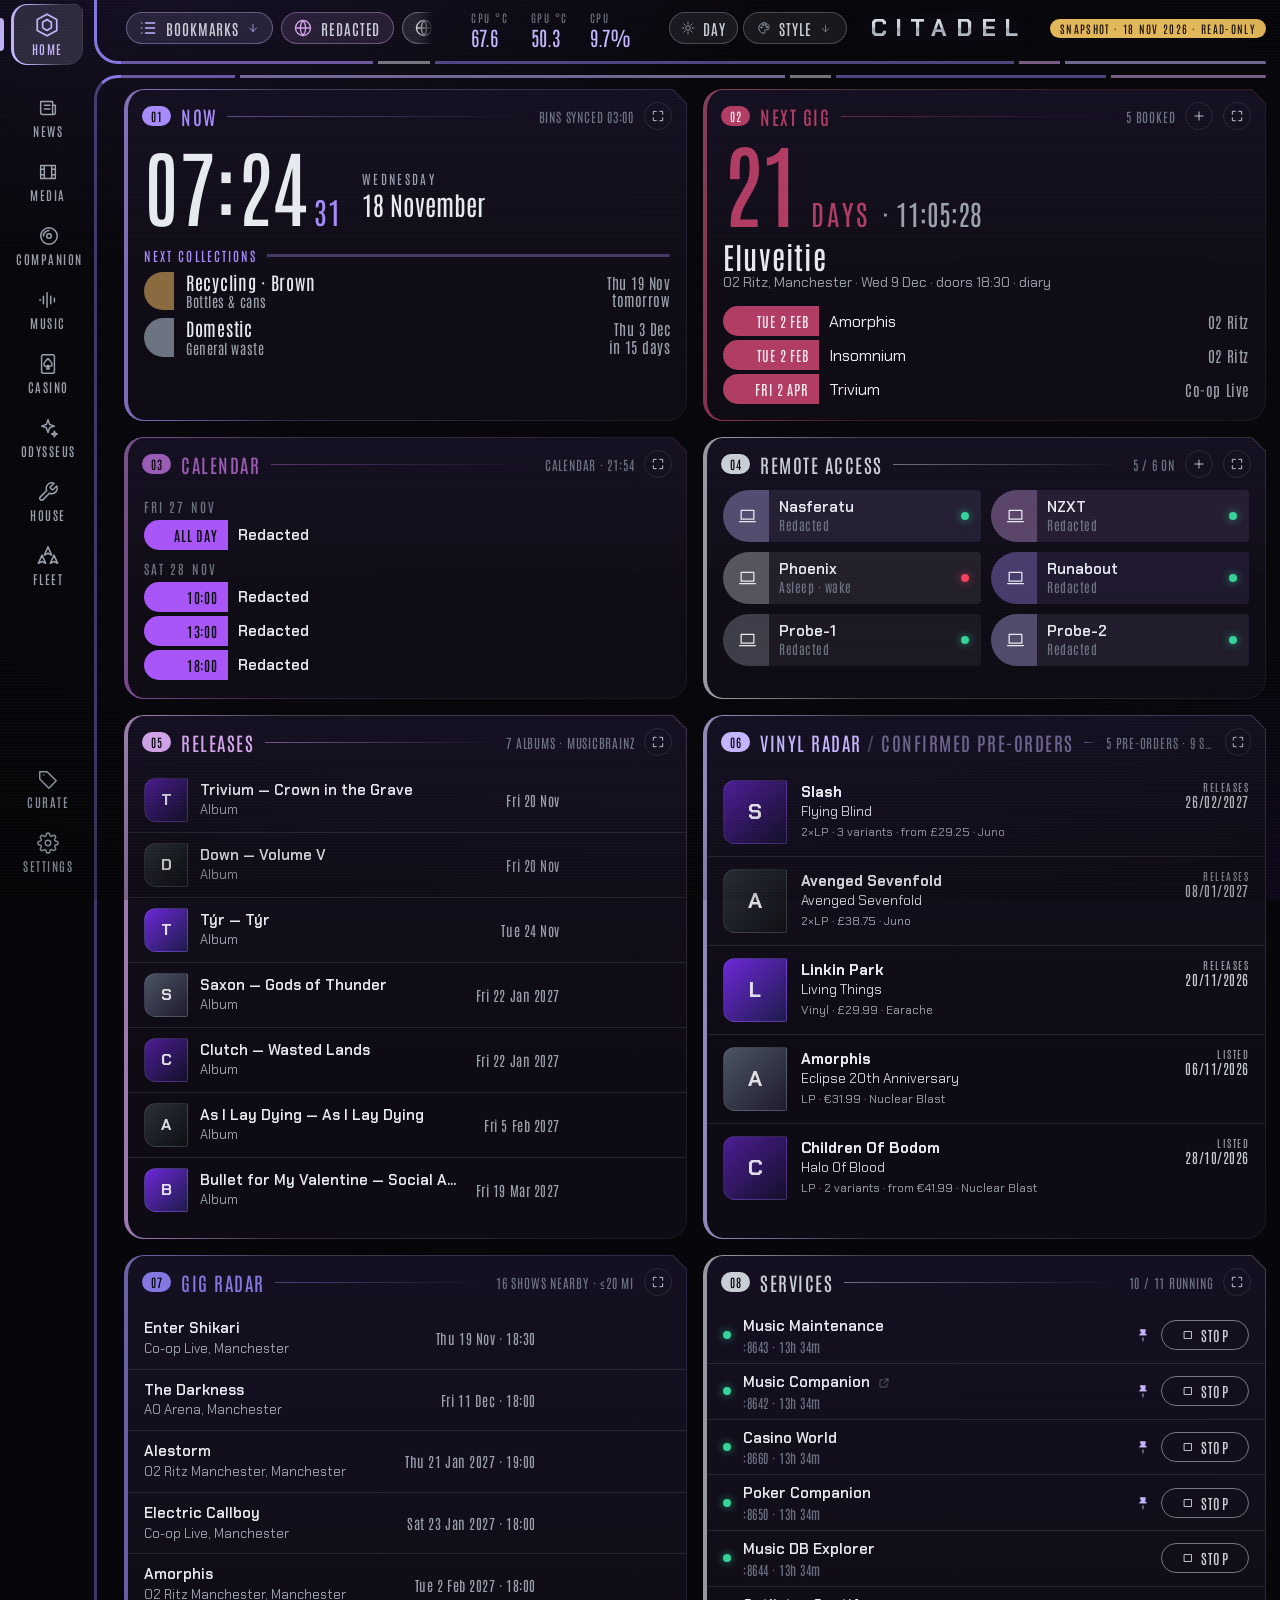
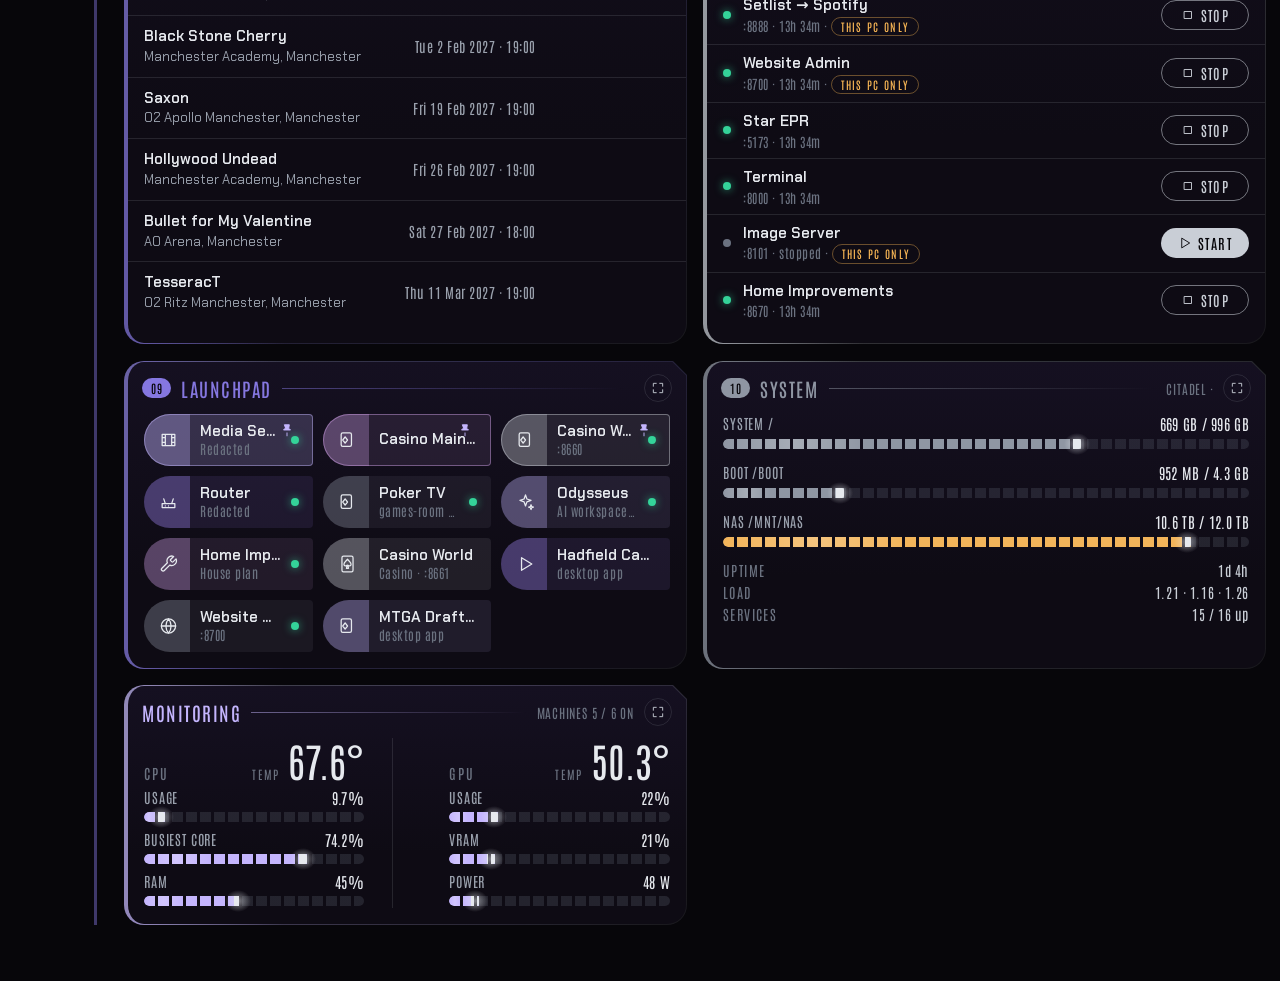
==== commit d2a23227: "Citadel demo: refresh (18 Nov 2026 snapshot)" ====
--- a/demo/citadel/index.html
+++ b/demo/citadel/index.html
@@ -14,6 +14,7 @@
 <link rel="stylesheet" href="css/music.css">
 <link rel="stylesheet" href="css/news.css">
 <link rel="stylesheet" href="demo.css">
+<link rel="stylesheet" href="css/stats.css">
 <link rel="stylesheet" href="css/lcars.css">
 </head>
 <body>
@@ -27,8 +28,10 @@
     <a href="#media" data-view="media" title="Media"><svg class="i"><use href="#i-film"/></svg><span class="rail__label">Media</span></a>
     <a href="#music" data-view="music" title="Companion"><svg class="i"><use href="#i-disc"/></svg><span class="rail__label">Companion</span></a>
     <a href="#listen" data-view="listen" title="Music"><svg class="i"><use href="#i-wave"/></svg><span class="rail__label">Music</span></a>
+    <a href="#casino" data-view="casino" title="Casino"><svg class="i"><use href="#i-spade"/></svg><span class="rail__label">Casino</span></a>
     <a href="#ai" data-view="ai" title="Odysseus"><svg class="i"><use href="#i-spark"/></svg><span class="rail__label">Odysseus</span></a>
     <a href="#house" data-view="house" title="House"><svg class="i"><use href="#i-tool"/></svg><span class="rail__label">House</span></a>
+    <a href="#stats" data-view="stats" title="Fleet"><svg class="i"><use href="#i-fleet"/></svg><span class="rail__label">Fleet</span></a>
     <span class="spacer"></span>
     <a href="#curate" data-view="curate" title="Curate (Music Maintenance)"><svg class="i"><use href="#i-tag"/></svg><span class="rail__label">Curate</span></a>
     <a href="#settings" data-view="settings" class="rail__settings" title="Settings"><svg class="i"><use href="#i-gear"/></svg><span class="rail__label">Settings</span></a>
@@ -36,9 +39,9 @@
 
   <main class="main">
     <header class="top">
-      <div class="top__brand"><button class="top__logo" type="button" data-alerts-toggle aria-expanded="false" aria-controls="alerts" aria-label="Reminders" title="Reminders"><svg class="i"><use href="#i-logo"/></svg><span class="top__badge" id="alerts-count" hidden></span></button><span class="wordmark">Citadel</span><span class="hud" id="host-label"></span><span class="chip demo-chip" title="A frozen copy of my home dashboard: nothing here is live or saved">Snapshot · 17 Nov 2026 · read-only</span></div>
+      <div class="top__brand"><button class="top__logo" type="button" data-alerts-toggle aria-expanded="false" aria-controls="alerts" aria-label="Reminders" title="Reminders"><svg class="i"><use href="#i-logo"/></svg><span class="top__badge" id="alerts-count" hidden></span></button><span class="wordmark">Citadel</span><span class="hud" id="host-label"></span><span class="chip demo-chip" title="A frozen copy of my home dashboard: nothing here is live or saved">Snapshot · 18 Nov 2026 · read-only</span></div>
       <div class="top__mid"><nav class="shortcuts" id="shortcuts" aria-label="Bookmarks" hidden></nav><div class="bmbar" id="bm-bar" hidden></div><dl class="readout" id="readout" role="button" tabindex="0" aria-label="Monitoring" title="Monitoring"></dl><section class="mu-bar" id="mu-bar" aria-label="Now playing"></section></div>
-      <div class="top__right"><a class="btn btn--icon top__settings" href="#settings" aria-label="Settings"><svg class="i"><use href="#i-gear"/></svg></a><button class="btn look-btn" type="button" data-mode-toggle aria-label="Switch to Day" title="Switch to Day"><svg class="i"><use href="#i-sun"/></svg><span class="look-btn__word">Day</span></button><button class="btn look-btn" type="button" data-theme-menu aria-haspopup="menu" aria-expanded="false" aria-label="Theme" title="Theme"><svg class="i"><use href="#i-palette"/></svg><span class="look-btn__word">Citadel</span><svg class="i look-btn__chev"><use href="#i-down"/></svg></button><span class="hud hud--plain badge-role"><span class="dot" id="conn-dot" title="connecting…"></span><span id="device-label">Owner device</span></span></div>
+      <div class="top__right"><a class="btn btn--icon top__settings" href="#settings" aria-label="Settings"><svg class="i"><use href="#i-gear"/></svg></a><span class="look-group" id="look-group"><button class="btn look-btn" type="button" data-mode-toggle aria-label="Switch to Day" title="Switch to Day"><svg class="i"><use href="#i-sun"/></svg><span class="look-btn__word">Day</span></button><button class="btn look-btn" type="button" data-theme-menu aria-haspopup="menu" aria-expanded="false" aria-controls="style-bar" aria-label="Style" title="Style"><svg class="i"><use href="#i-palette"/></svg><span class="look-btn__word">Style</span><svg class="i look-btn__chev"><use href="#i-down"/></svg></button></span><div class="bmbar stylebar" id="style-bar" hidden></div><span class="hud hud--plain badge-role"><span class="dot" id="conn-dot" title="connecting…"></span><span id="device-label">Owner device</span></span></div>
     </header>
     <section class="view is-active" id="view-home" data-view="home">
       <section class="alerts" id="alerts" aria-label="Reminders"></section>
@@ -47,7 +50,7 @@
     <section class="view" id="view-news" data-view="news" aria-label="News"></section>
     <section class="view" id="view-media" data-view="media" aria-label="Media">
       <div class="frame-shell" hidden><iframe id="media-frame" title="Media" allow="autoplay; fullscreen" allowfullscreen></iframe></div>
-      <div class="demo-na"><svg class="i"><use href="#i-film"/></svg><b>Not available in the online demo</b><span>Media is a Jellyfin server running locally</span></div>
+      <div class="demo-na has-shot" style="background-image:url(&quot;img/demo-na/media.jpg&quot;)"><div class="demo-na__card"><svg class="i"><use href="#i-film"/></svg><b>Not available in the online demo</b><span>Media is a Jellyfin server running locally</span></div></div>
     </section>
     <section class="view" id="view-music" data-view="music" aria-label="Companion">
       <div class="frame-shell"><iframe id="music-frame" title="Music Companion" allow="autoplay; fullscreen" allowfullscreen></iframe></div>
@@ -56,17 +59,22 @@
       <div class="frame-shell"><iframe id="sql-frame" title="SQL DB" allow="autoplay; fullscreen" allowfullscreen></iframe></div>
     </section>
     <section class="view" id="view-listen" data-view="listen" aria-label="Music"></section>
+    <section class="view" id="view-casino" data-view="casino" aria-label="Casino">
+      <div class="frame-shell" hidden><iframe id="casino-frame" title="Casino World" allow="autoplay; fullscreen" allowfullscreen></iframe></div>
+      <div class="demo-na has-shot" style="background-image:url(&quot;img/demo-na/casino.jpg&quot;)"><div class="demo-na__card"><svg class="i"><use href="#i-spade"/></svg><b>Not available in the online demo</b><span>This project can be viewed here: <a href="https://github.com/mjhadfield/CasinoWorld" target="_blank" rel="noopener">github.com/mjhadfield/CasinoWorld</a></span></div></div>
+    </section>
     <section class="view" id="view-ai" data-view="ai" aria-label="Odysseus">
       <div class="frame-shell" hidden><iframe id="ai-frame" title="Odysseus" allow="autoplay; fullscreen" allowfullscreen></iframe></div>
-      <div class="demo-na"><svg class="i"><use href="#i-spark"/></svg><b>Not available in the online demo</b><span>Odysseus is an LLM container running locally</span></div>
+      <div class="demo-na has-shot" style="background-image:url(&quot;img/demo-na/ai.jpg&quot;)"><div class="demo-na__card"><svg class="i"><use href="#i-spark"/></svg><b>Not available in the online demo</b><span>Odysseus is an LLM container running locally</span></div></div>
     </section>
     <section class="view" id="view-house" data-view="house" aria-label="House">
       <div class="frame-shell" hidden><iframe id="house-frame" title="Home Improvements" allow="fullscreen" allowfullscreen></iframe></div>
-      <div class="demo-na"><svg class="i"><use href="#i-tool"/></svg><b>Not available in the online demo</b><span>This is too sensitive to share online</span></div>
+      <div class="demo-na has-shot" style="background-image:url(&quot;img/demo-na/house.jpg&quot;)"><div class="demo-na__card"><svg class="i"><use href="#i-tool"/></svg><b>Not available in the online demo</b><span>This is too sensitive to share online</span></div></div>
     </section>
+    <section class="view" id="view-stats" data-view="stats" aria-label="Fleet"></section>
     <section class="view" id="view-curate" data-view="curate" aria-label="Curate">
       <div class="frame-shell" hidden><iframe id="curate-frame" title="Music Maintenance"></iframe></div>
-      <div class="demo-na"><svg class="i"><use href="#i-tag"/></svg><b>Not available in the online demo</b><span>Curate is Music Companion's private maintenance tool on my home network.</span></div>
+      <div class="demo-na"><div class="demo-na__card"><svg class="i"><use href="#i-tag"/></svg><b>Not available in the online demo</b><span>Curate is Music Companion's private maintenance tool on my home network.</span></div></div>
     </section>
     <section class="view" id="view-settings" data-view="settings" aria-label="Settings">
       <div class="frame-shell"><iframe id="settings-frame" title="Settings"></iframe></div>
@@ -75,14 +83,16 @@
 </div>
 
 <nav class="tabbar" aria-label="Primary (mobile)">
-  <a href="#home" data-view="home" aria-current="page"><svg class="i"><use href="#i-home"/></svg>Home</a>
-  <a href="#news" data-view="news"><svg class="i"><use href="#i-news"/></svg>News</a>
-  <a href="#media" data-view="media"><svg class="i"><use href="#i-film"/></svg>Media</a>
-  <a href="#music" data-view="music"><svg class="i"><use href="#i-disc"/></svg>Companion</a>
-  <a href="#listen" data-view="listen"><svg class="i"><use href="#i-wave"/></svg>Music</a>
-  <a href="#ai" data-view="ai"><svg class="i"><use href="#i-spark"/></svg>Odysseus</a>
-  <a href="#house" data-view="house"><svg class="i"><use href="#i-tool"/></svg>House</a>
+  <a href="#home" data-view="home" aria-current="page"><svg class="i"><use href="#i-home"/></svg><span class="tabbar__label">Home</span></a>
+  <a href="#news" data-view="news"><svg class="i"><use href="#i-news"/></svg><span class="tabbar__label">News</span></a>
+  <a href="#media" data-view="media"><svg class="i"><use href="#i-film"/></svg><span class="tabbar__label">Media</span></a>
+  <a href="#music" data-view="music"><svg class="i"><use href="#i-disc"/></svg><span class="tabbar__label">Companion</span></a>
+  <a href="#listen" data-view="listen"><svg class="i"><use href="#i-wave"/></svg><span class="tabbar__label">Music</span></a>
+  <a href="#casino" data-view="casino"><svg class="i"><use href="#i-spade"/></svg><span class="tabbar__label">Casino</span></a>
+  <a href="#ai" data-view="ai"><svg class="i"><use href="#i-spark"/></svg><span class="tabbar__label">Odysseus</span></a>
+  <a href="#house" data-view="house"><svg class="i"><use href="#i-tool"/></svg><span class="tabbar__label">House</span></a>
 </nav>
+<nav class="more-sheet" id="more-sheet" aria-label="More pages" hidden></nav>
 
 <dialog class="book" id="book-gig" aria-labelledby="book-gig-title">
   <form class="book__form" novalidate>
--- a/demo/citadel/css/components.css
+++ b/demo/citadel/css/components.css
@@ -36,6 +36,8 @@
 .hud__seg[aria-pressed="true"] { color: var(--accent-soft); }
 /* A leading plain space in generated content collapses away since it lands at the very start of the button's own
    box (buttons are inline-block by default) — a non-breaking space survives that. */
+.hud__short { display: none; }
+@media (max-width: 760px) { .hud__long { display: none; } .hud__short { display: inline; } }
 .hud__seg + .hud__seg::before { content: "\00a0// "; color: var(--accent); }
 .mono { font-family: var(--font-mono); }
 .dim { color: var(--silver-mute); }
--- a/demo/citadel/css/dashboard.css
+++ b/demo/citadel/css/dashboard.css
@@ -35,7 +35,7 @@
 /* ---- Views (Home / News / Media / Companion / future sections) ----------------------- */
 .view { display: none; }
 .view.is-active { display: block; }
-#view-media, #view-music, #view-sql, #view-ai, #view-house, #view-curate, #view-settings { position: relative; }
+#view-media, #view-music, #view-sql, #view-ai, #view-house, #view-casino, #view-curate, #view-settings { position: relative; }
 /* Same chamfered, hairline-gradient-border shell as .card (components.css) — an iframe can't carry
    ::before/::after itself, so the shell is a real wrapper element around it instead. This only reaches
    the iframe's own border/frame; whatever renders *inside* it (Jellyfin's or Companion's own UI, incl.
@@ -81,7 +81,7 @@
     position: fixed; inset: 0 0 calc(63px + env(safe-area-inset-bottom)) 0;
     display: flex; flex-direction: column; padding: 14px 16px 16px;
   }
-  #view-media.is-active, #view-music.is-active, #view-sql.is-active, #view-ai.is-active, #view-house.is-active, #view-curate.is-active, #view-settings.is-active { flex: 1; height: auto; min-height: 0; }
+  #view-media.is-active, #view-music.is-active, #view-sql.is-active, #view-ai.is-active, #view-house.is-active, #view-casino.is-active, #view-curate.is-active, #view-settings.is-active { flex: 1; height: auto; min-height: 0; }
 }
 
 /* z-index: the header's middle slot is a size container (its own stacking layer), so the bookmarks panel it drops can
@@ -111,10 +111,6 @@
 .sc__letter { display: grid; place-items: center; font: 600 12px var(--font-display); color: var(--accent-soft);
   background: var(--accent-wash); border: 1px solid var(--edge-strong); border-radius: 3px; }
 .sc__label { font: 500 13px var(--font-display); letter-spacing: .02em; white-space: nowrap; max-width: 16ch; overflow: hidden; text-overflow: ellipsis; }
-@media (max-width: 760px) {                                     /* phones: just the Bookmarks button, as an icon and a count */
-  .shortcuts .sc:not(.sc--menu), .sc--menu .sc__label { display: none; }
-  .shortcuts { mask-image: none; }
-}
 
 /* ---- Bookmarks: the menu button (first in the row) and the panel it drops ---------------------------------------
    The panel is absolutely placed in the header's middle slot (a size container, so it's the containing block) and
@@ -163,7 +159,6 @@
 @keyframes bm-tile { from { transform: scaleX(.6); opacity: 0; } }
 .bm--top, .bmbar__list:not(:has(.bm:not(.bm--top))) { display: none; }   /* the bar's four: in the panel on phones only */
 @media (max-width: 760px) {
-  .bmbar { position: fixed; top: 64px; left: 8px; right: 8px; }
   .bm--top, .bmbar__list { display: grid; }
   .bm--top { display: flex; }
   .bmbar__list { grid-template-columns: 1fr 1fr; }
@@ -176,8 +171,8 @@
    opens Monitoring's full view, so where it shows, that card has no tile of its own (.card--popout). */
 .readout { cursor: pointer; }
 .readout:focus-visible { outline: 1px solid var(--accent-soft); outline-offset: 4px; }
-/* heat levels (app.js renderReadout sets data-heat 1–3 from each number's own thresholds); the change flash
-   (.is-tick) still lights a number up and drops it back to its heat colour. Specific enough to beat both themes' dd. */
+/* heat levels (motion.js updateReadout sets data-heat 1–3 from each number's own thresholds, HEAT in app.js); LCARS's
+   change cue (.is-cue) still lights a number up and drops it back to its heat colour. Specific enough to beat both themes' dd. */
 html:root body .readout dd[data-heat="1"] { color: var(--heat-1); }
 html:root body .readout dd[data-heat="2"] { color: var(--heat-2); }
 html:root body .readout dd[data-heat="3"] { color: var(--heat-3); text-shadow: 0 0 10px color-mix(in srgb, var(--heat-3) 45%, transparent); }
@@ -195,7 +190,31 @@
 .look-btn { gap: 7px; padding: 5px 10px 5px 8px; }
 .look-btn .look-btn__chev { width: 11px; height: 11px; color: var(--silver-mute); }
 .look-btn[aria-expanded="true"] { color: var(--silver-hi); border-color: var(--edge-strong); background: var(--accent-wash); }
-@media (max-width: 760px) { .look-btn { padding: 5px; } .look-btn__word, .look-btn .look-btn__chev { display: none; } }
+.look-btn .look-btn__chev { transition: transform .25s var(--ease); }
+.look-btn[aria-expanded="true"] .look-btn__chev { transform: rotate(180deg); }
+/* Day/Night and Style sit as a pair (#look-group). Style drops the bookmarks panel (.bmbar) with small theme tiles, the
+   one in use lit. On desktop it hangs from the pair, one column as wide as both: open, the pair joins into one cap (the
+   gap filled, inner edges square, only the outer top corners rounded) that runs straight into the panel. */
+.look-group { display: inline-flex; align-items: center; gap: 6px; }
+.stylebar .bm { width: 100%; gap: 7px; padding: 6px 7px; font: inherit; text-align: left; cursor: pointer; }
+.stylebar .bm > .tm__sw { width: 18px; height: 13px; }
+.stylebar .bm > .tm__sw::after { left: 2px; right: 2px; bottom: 2px; height: 2px; }
+.stylebar .bm b { font-size: 13px; font-weight: 500; }
+.stylebar .bm[aria-checked="true"] { color: var(--silver-hi); border-color: var(--accent-soft); background: var(--accent-wash); }
+.stylebar .bm[aria-checked="true"] b { color: var(--accent-soft); }
+@media (min-width: 761px) {
+  .look-btn[data-theme-menu] { padding: 5px 16px 5px 14px; }
+  .look-group.is-open { border-radius: var(--radius-sm) var(--radius-sm) 0 0;
+    background: linear-gradient(var(--edge-strong) 0 0) top / 100% 1px no-repeat, linear-gradient(var(--accent-wash) 0 0) var(--bg-2); }
+  .look-group.is-open > .look-btn { color: var(--silver-hi); border-color: var(--edge-strong); border-bottom-color: transparent;
+    background: linear-gradient(var(--accent-wash) 0 0) var(--bg-2); border-radius: 0; }
+  .look-group.is-open > .look-btn:first-child { border-right-color: transparent; border-top-left-radius: var(--radius-sm); }
+  .look-group.is-open > .look-btn:last-child { border-left-color: transparent; border-top-right-radius: var(--radius-sm); }
+  .stylebar { left: auto; right: var(--bm-right, 0); padding: 6px;
+    background: linear-gradient(var(--accent-wash) 0 0) var(--bg-2); }
+  .stylebar .bmbar__list { gap: 6px; grid-auto-columns: var(--bm-col, 96px); }
+  .stylebar .bmbar__edit { margin-top: 8px; }
+}
 .badge-role { display: inline-flex; align-items: center; gap: 6px; }
 
 /* ---- Alert strip -------------------------------------------------------- */
@@ -213,6 +232,7 @@
 .alert__text a { color: inherit; text-decoration: none; }
 .alert__text a:hover, .alert__text a:focus-visible { text-decoration: underline; text-underline-offset: 3px; }
 .alert__when { margin-left: auto; flex: none; }
+.alert__act { flex: none; }
 .alert__x { flex: none; margin: -4px -6px -4px 0; opacity: .55; transition: opacity .2s; }
 .alert:hover .alert__x, .alert__x:focus-visible { opacity: 1; }
 .alert--info { background: linear-gradient(90deg, color-mix(in srgb, var(--accent) 9%, transparent), transparent); }
@@ -246,6 +266,7 @@
 .hero__unit { font-family: var(--font-mono); font-size: 11px; letter-spacing: .16em; color: var(--accent-soft); text-transform: uppercase; padding-bottom: 6px; }
 .hero__name { font-size: 22px; font-weight: 700; color: var(--silver-hi); margin-top: 10px; letter-spacing: .02em; }
 .hero__sub { color: var(--silver-mute); font-size: 14px; margin-bottom: 14px; }
+.hero__sub + .hero__name { margin-top: 0; }                  /* two gigs on the next date: the second one stacks under the first */
 .subrow { display: flex; align-items: center; gap: 10px; padding: 9px 0; border-top: 1px solid var(--edge); font-size: 14px; }
 .subrow:first-of-type { margin-top: 14px; }
 .subrow .mono { margin-left: auto; font-size: 12px; color: var(--silver-mute); }
@@ -320,9 +341,25 @@
 .mon-section { margin-top: 18px; }
 .mon-section:first-child { margin-top: 0; }
 .mon-section .hud { display: block; margin-bottom: 10px; }
+.mon-head--sec { align-items: flex-end; margin-bottom: 10px; }
+.mon-head--sec .hud { margin-bottom: 0; }
+.mon-temps { display: flex; align-items: baseline; gap: 18px; }
+.mon-temp--sub { font-size: 15px; }
 .mon-cores { display: grid; grid-template-columns: repeat(auto-fill, minmax(120px, 1fr)); gap: 4px 16px; margin: 10px 0 14px; }
 .mon-cores .bar { margin-bottom: 0; }
 .mon-cores .bar__top { font-size: 10.5px; }
+/* Machines: the other computers on the estate (app/machines.py), under the three columns */
+.mon-machines { margin-top: 26px; }
+.mach-grid { display: grid; grid-template-columns: repeat(auto-fill, minmax(240px, 1fr)); gap: 18px 32px; align-items: start; }
+.mach { min-width: 0; padding-top: 12px; border-top: 1px solid var(--edge); }
+.mach .bar { margin-bottom: 6px; }
+.mach .kv { margin-top: 8px; }
+.mach__name { display: inline-flex; align-items: center; gap: 8px; min-width: 0; }
+/* same heading height with or without a temperature (asleep, or Nasferatu), so the panels' bars line up */
+.mach .mon-head { min-height: 26px; align-items: flex-end; }
+.mach__sub { margin: -2px 0 10px; font-family: var(--font-mono); font-size: 11px; color: var(--silver-dim); overflow-wrap: anywhere; }
+.mach__err { margin: 0 0 10px; font-size: 12px; color: var(--warn); }
+.mach--asleep { opacity: .6; }
 
 /* ---- Diary (calendar events) -------------------------------------------- */
 .day { padding: 10px 16px 6px; font-family: var(--font-mono); font-size: 10.5px; letter-spacing: .16em; text-transform: uppercase; color: var(--silver-dim); border-top: 1px solid var(--edge); }
@@ -348,8 +385,6 @@
   .shell { grid-template-columns: 1fr; }
   .rail { display: none; }
   .main { padding: 14px 16px 96px; }
-  .top__brand .wordmark { font-size: 18px; }
-  .top__brand .hud, .top__right .badge-role { display: none; }
   .grid > * { grid-column: 1 / -1; }
   .hero__count { font-size: 52px; }
   .now .clock__time { font-size: 44px; }
@@ -362,17 +397,38 @@
   .feed__date { min-width: 0; text-align: left; }
   .meta--opt { display: none; }
   .tabbar {
-    display: grid; grid-template-columns: repeat(7, 1fr);
+    display: grid; grid-auto-flow: column; grid-auto-columns: minmax(0, 1fr);     /* one column per tab: Settings → Navigation picks them */
     position: fixed; left: 0; right: 0; bottom: 0; z-index: 50;
     padding: 8px 4px calc(8px + env(safe-area-inset-bottom));
     background: color-mix(in srgb, var(--bg-2) 92%, transparent); backdrop-filter: blur(10px);
     border-top: 1px solid var(--edge-strong);
   }
-  .tabbar a { display: grid; justify-items: center; gap: 2px; padding: 4px 0; color: var(--silver-mute); font-family: var(--font-mono); font-size: 9.5px; letter-spacing: .1em; text-transform: uppercase; }
-  .tabbar a[aria-current] { color: var(--accent-soft); }
+  .tabbar a, .tabbar__more { display: grid; justify-items: center; gap: 2px; padding: 4px 0; color: var(--silver-mute); font-family: var(--font-mono); font-size: 9.5px; letter-spacing: .1em; text-transform: uppercase; }
+  .tabbar__more { margin: 0; background: none; border: 0; cursor: pointer; line-height: inherit; }
+  .tabbar a[aria-current], .tabbar__more.is-current, .tabbar__more[aria-expanded="true"] { color: var(--accent-soft); }
   .tabbar .i { width: 22px; height: 22px; }
+  .tabbar__label { max-width: 100%; padding: 0 2px; overflow: hidden; text-overflow: ellipsis; white-space: nowrap; }
   .mockbar { bottom: 74px; }
-}
+  /* More: the pages without a tab, in a sheet sitting on the tab bar's right-hand end */
+  .more-sheet:not([hidden]) {
+    position: fixed; right: 8px; bottom: calc(66px + env(safe-area-inset-bottom)); z-index: 51;
+    display: grid; min-width: 190px; max-width: calc(100vw - 16px); padding: 6px;
+    background: color-mix(in srgb, var(--bg-2) 96%, transparent); backdrop-filter: blur(10px);
+    border: 1px solid var(--edge-strong); box-shadow: 0 10px 30px color-mix(in srgb, var(--bg) 70%, transparent);
+  }
+  .more-sheet a { display: flex; align-items: center; gap: 12px; padding: 11px 12px; color: var(--silver); font-family: var(--font-mono); font-size: 12px; letter-spacing: .1em; text-transform: uppercase; }
+  .more-sheet a + a { border-top: 1px solid var(--edge); }
+  .more-sheet a[aria-current] { color: var(--accent-soft); }
+  .more-sheet .i { width: 20px; height: 20px; flex: none; }
+  /* a swipe to the next or previous page slides it in (app.js); .main clips it meanwhile so the page never widens */
+  html.is-sliding .main { overflow-x: clip; }
+  .view.is-active[data-slide="next"] { animation: view-in-next .24s ease-out; }
+  .view.is-active[data-slide="prev"] { animation: view-in-prev .24s ease-out; }
+}
+.more-sheet { display: none; }
+.rail a[data-view][hidden] { display: none; }        /* Settings → Navigation took it off the rail */
+@keyframes view-in-next { from { opacity: 0; transform: translateX(36px); } }
+@keyframes view-in-prev { from { opacity: 0; transform: translateX(-36px); } }
 
 
 /* ==========================================================================
@@ -407,6 +463,19 @@
 .card__body.is-clipped:not(.at-end) { -webkit-mask-image: linear-gradient(to bottom, #000 calc(100% - 44px), transparent); mask-image: linear-gradient(to bottom, #000 calc(100% - 44px), transparent); }
 
 .maxbar { display: flex; flex-wrap: wrap; align-items: center; gap: 6px; padding: 14px 16px 2px; }
+/* the filter chips; on phones they fold behind one filter button (shell.js data-fbtn) and drop down when it's tapped */
+.fchips { display: contents; }
+.fbtn { display: none; }
+@media (max-width: 760px) {
+  .maxbar { position: relative; }
+  .fbtn { display: inline-flex; align-items: center; gap: 7px; height: 30px; padding: 0 11px; font-family: var(--font-mono); font-size: 11px; letter-spacing: .12em;
+    text-transform: uppercase; color: var(--accent-soft); background: var(--accent-wash); border: 1px solid var(--edge-strong); cursor: pointer; }
+  .fbtn .i { width: 15px; height: 15px; }
+  .fchips { display: none; }
+  .maxbar.is-fopen .fchips { position: absolute; z-index: 30; top: calc(100% + 4px); left: 16px; display: grid; gap: 6px; min-width: 190px; padding: 10px;
+    background: var(--bg-2); border: 1px solid var(--edge-strong); box-shadow: 0 16px 36px var(--vignette); }
+  .fchips .fchip { text-align: left; }
+}
 .fchip { font-family: var(--font-mono); font-size: 11px; letter-spacing: .12em; text-transform: uppercase; padding: 6px 11px; color: var(--silver-mute); background: transparent; border: 1px solid var(--edge); cursor: pointer; transition: color .2s, border-color .2s, background .2s; }
 .fchip:hover { color: var(--silver-hi); border-color: var(--edge-strong); }
 .fchip[aria-pressed="true"] { color: var(--accent-soft); border-color: var(--edge-strong); background: var(--accent-wash); }
@@ -433,7 +502,8 @@
 .card.is-max .maxbar { padding: 18px 24px 4px; }
 .card.is-max .rows--cols { column-width: 560px; column-gap: 0; }
 .card.is-max .rows--cols > li { break-inside: avoid; border-top: 0; border-bottom: 1px solid var(--edge); }
-.card.is-max .cols { column-width: 440px; column-gap: 36px; }
+.card.is-max .cols { column-width: 440px; column-gap: 36px; padding: 0 24px 16px; }   /* the Diary's body is flush: keep its days off the frame */
+.card.is-max .cols .day { padding-inline: 0; }
 .card.is-max .dg { break-inside: avoid; margin-bottom: 8px; }
 .card.is-max .tiles { grid-template-columns: repeat(auto-fill, minmax(230px, 1fr)); gap: 14px; }
 .card.is-max .feed__acts { opacity: 1; }
@@ -503,6 +573,52 @@
 .card.is-max.now .rows > li.note { grid-column: 1 / -1; border: 0; padding-left: 0; background: none; }
 .card.is-max.now .now__label { border-top: 0; }
 
+/* Calendar, full screen (cards.js calendarFull): three months, a day's events in a popover on hover or focus, then the
+   days coming up as tiles, like Now's collections */
+.calm--diary { padding-bottom: 18px; }
+@media (max-width: 760px) {                         /* phones: the days coming up first, then the calendars */
+  .calx { display: flex; flex-direction: column; }
+  .calx > .now__label { order: 1; padding-top: 14px; }
+  .calx > .crows, .calx > .crows__none { order: 2; }
+  .calx > .calm { order: 3; padding-top: 4px; }
+}
+.cd { position: relative; }
+.cd--ev { cursor: default; }
+.cd--ev:hover, .cd--ev:focus-visible { border-color: var(--edge-strong); outline: 0; }
+.cd__pop { display: none; position: absolute; z-index: 6; top: calc(100% + 6px); left: 0; width: 300px; padding: 10px 12px; text-align: left;
+  font-family: var(--font-display); font-size: 13px; color: var(--silver); background: var(--bg-2); border: 1px solid var(--edge-strong); box-shadow: 0 14px 34px var(--vignette); }
+.cd--r .cd__pop { left: auto; right: 0; }
+.cd--ev:hover .cd__pop, .cd--ev:focus .cd__pop { display: grid; gap: 8px; }
+.cd__ph { font-family: var(--font-mono); font-size: 10.5px; letter-spacing: .14em; text-transform: uppercase; color: var(--silver-dim); }
+.cd__pe { display: flex; gap: 10px; padding-left: 8px; border-left: 2px solid var(--cal); }
+.cd__pt { flex: none; width: 46px; font-family: var(--font-mono); font-size: 12px; color: var(--silver-mute); }
+.cd__pm { display: grid; min-width: 0; }
+.cd__pn { color: var(--silver-hi); font-weight: 600; }
+.cd__pl { font-size: 12px; color: var(--silver-mute); }
+.card.is-max.a-diary .now__label { border-top: 0; padding-inline: 24px; }
+.crows { list-style: none; margin: 0; padding: 4px 24px 24px; display: grid; grid-template-columns: repeat(auto-fill, minmax(min(420px, 100%), 1fr)); gap: 12px; }
+.crows__none { padding: 4px 24px 24px; }
+.crow { display: flex; gap: 18px; padding: 12px 16px; border: 1px solid var(--edge); background: rgba(255, 255, 255, .015); }
+.crow--today { border-color: color-mix(in srgb, var(--accent-hi) 50%, var(--edge)); }
+.crow__d { flex: none; width: 96px; padding-top: 2px; font-family: var(--font-mono); font-size: 12px; color: var(--silver-mute); }
+.crow--today .crow__d { color: var(--accent-soft); }
+.crow__evs { display: grid; gap: 8px; min-width: 0; flex: 1; }
+.crow__e { display: flex; gap: 12px; padding-left: 10px; border-left: 2px solid var(--cal, var(--accent)); }
+.crow__t { flex: none; width: 52px; padding-top: 2px; font-family: var(--font-mono); font-size: 12px; color: var(--silver-mute); }
+.crow__m { min-width: 0; }
+.crow__n { color: var(--silver-hi); font-weight: 600; line-height: 1.25; }
+.crow__s { font-size: 13px; color: var(--silver-mute); }
+/* full screen: the schedule lists every collection day once, so the two "next" rows would repeat its first days */
+.card.is-max.now .rows > li.bin { display: none; }
+/* the first domestic, blue and brown collection (cards.js schedRow): a bar in the bin's colour (split between two
+   bins when a day is the first of both) and a tint */
+.sched--next { position: relative; }
+.card.is-max.now .rows > li.sched--next { background: linear-gradient(90deg, color-mix(in srgb, var(--hc) 14%, transparent), transparent 70%); }
+.sched--next::before { content: ""; position: absolute; left: 0; top: 0; bottom: 0; width: 3px; background: var(--hlv); }
+.sched--next .sched__d { color: var(--silver-hi); }
+.sched__in { margin-left: auto; flex: none; font-family: var(--font-mono); font-size: 12px; color: var(--silver-mute); }
+.sched .chip { margin-left: auto; flex: none; }
+
 /* expanded: feed rows scale up */
 .card.is-max .feed { padding: 16px 24px; gap: 18px; }
 .card.is-max .feed .cover { width: 60px; height: 60px; font-size: 22px; }
@@ -544,21 +660,61 @@
    Live dashboard additions (empty states, toast, log selection, legend)
    ========================================================================== */
 .alerts:empty { display: none; }
-/* Phones: the Citadel logo replaces the wordmark and opens the reminders as a drawer under the header (app.js
-   alertsDrawer; the strip is moved into .top there). The badge is how many reminders are waiting. */
-.top__logo { display: none; }
+/* ==========================================================================
+   Phone header. Both themes share the layout and each draws its own (LCARS: lcars.css).
+   One row: the logo, which carries the reminder count and opens the reminders as a drawer (app.js alertsDrawer; the
+   strip is moved into .top there), then Bookmarks, Day/Night, Style and Settings as one set. The header's middle and
+   right slots and the look pair are unwrapped (display: contents), so the four buttons are siblings in that order. What
+   they open (bookmarks, styles, reminders) hangs just under the header, full width.
+   Citadel: one chamfered panel like the cards (hairline gradient edge, accent tick top left), the wordmark beside the
+   logo, and the buttons as a strip of icon cells on the right divided by hairlines; the open one is lit with an
+   accent line along its foot.
+   ========================================================================== */
+.top__logo, .top__settings { display: none; }
 @media (max-width: 760px) {
-  .top__brand .wordmark { display: none; }
-  .top__logo { position: relative; display: grid; place-items: center; width: 40px; height: 40px; padding: 0; border: 0; background: none; cursor: pointer;
-    color: var(--accent-hi); filter: drop-shadow(0 0 10px color-mix(in srgb, var(--accent-hi) 50%, transparent)); }
-  .top__logo .i { width: 30px; height: 30px; }
-  .top__badge { position: absolute; top: -2px; right: -6px; min-width: 18px; height: 18px; padding: 0 5px; border-radius: 9px;
+  .top { align-items: stretch; gap: 0; height: 52px; margin-bottom: 14px; }
+  .top__mid, .top__right, .look-group { display: contents; }
+  .top__brand { order: 0; flex: 1 1 auto; min-width: 0; align-items: center; gap: 4px; }
+  .top__brand .hud, .top__right .badge-role { display: none; }
+  .shortcuts { order: 1; flex: none; align-items: stretch; gap: 0; padding: 0; overflow: visible; mask-image: none; }
+  .shortcuts .sc:not(.sc--menu), .sc--menu .sc__label, .sc--menu .sc__chev, .look-btn__word, .look-btn .look-btn__chev { display: none; }
+  .top [data-mode-toggle] { order: 2; }
+  .top [data-theme-menu] { order: 3; }
+  .top .top__settings { order: 4; display: inline-flex; }
+  .top__logo { position: relative; display: grid; place-items: center; flex: none; width: 46px; height: 100%; padding: 0; border: 0; background: none;
+    cursor: pointer; color: var(--accent-hi); }
+  .top__logo .i { width: 28px; height: 28px; }
+  .top__badge { position: absolute; top: 5px; right: 1px; min-width: 18px; height: 18px; padding: 0 5px; border-radius: 9px;
     background: var(--warn); color: var(--bg); font: 600 11px/18px var(--font-mono); text-align: center; }
-  .top > .alerts { position: absolute; z-index: 60; top: calc(100% + 6px); left: 0; right: 0; display: none; gap: 8px; margin: 0; padding: 10px;
-    max-height: 70dvh; overflow-y: auto; transform-origin: top center;
+  .top .bmbar, .top > .alerts { position: absolute; z-index: 60; top: calc(100% + 6px); left: 0; right: 0; }
+  .top > .alerts { display: none; gap: 8px; margin: 0; padding: 10px; max-height: 70dvh; overflow-y: auto; transform-origin: top center;
     background: var(--bg-2); border: 1px solid var(--edge-strong); box-shadow: 0 18px 40px var(--vignette); }
   .top > .alerts.is-open:not(:empty) { display: grid; animation: bm-in .3s var(--ease) both; }
-}
+
+  /* Citadel's panel: the card's shell (edge gradient, then the fill 1px in), drawn behind the header so nothing in it,
+     or hanging from it, is clipped */
+  html:not([data-skin="lcars"]) .top { --c: 12px; }
+  html:not([data-skin="lcars"]) .top::before, html:not([data-skin="lcars"]) .top::after {
+    content: ""; position: absolute; inset: 0; z-index: -1; pointer-events: none;
+    clip-path: polygon(0 0, calc(100% - var(--c)) 0, 100% var(--c), 100% 100%, var(--c) 100%, 0 calc(100% - var(--c))); }
+  html:not([data-skin="lcars"]) .top::before { background: linear-gradient(135deg, color-mix(in srgb, var(--silver) 30%, transparent), color-mix(in srgb, var(--accent) 20%, transparent) 45%, color-mix(in srgb, var(--silver) 9%, transparent)); }
+  html:not([data-skin="lcars"]) .top::after { inset: 1px;
+    clip-path: polygon(0 0, calc(100% - var(--c) + .4px) 0, 100% calc(var(--c) - .4px), 100% 100%, calc(var(--c) - .4px) 100%, 0 calc(100% - var(--c) + .4px));
+    background: linear-gradient(90deg, var(--accent-hi), transparent) 16px 0 / 34px 2px no-repeat, linear-gradient(180deg, var(--surface-2), var(--surface) 90%); }
+  html:not([data-skin="lcars"]) .top__logo { filter: drop-shadow(0 0 10px color-mix(in srgb, var(--accent-hi) 50%, transparent)); }
+  html:not([data-skin="lcars"]) .top__brand { padding-left: 4px; }
+  /* the wordmark sits centred between the logo and the buttons (its trailing letter-spacing given back on the left) */
+  html:not([data-skin="lcars"]) .top__brand .wordmark { display: block; flex: 1 1 auto; min-width: 0; font-size: 15px; white-space: nowrap; text-align: center; padding-left: .34em; }
+  html:not([data-skin="lcars"]) .top .sc--menu, html:not([data-skin="lcars"]) .top .look-btn, html:not([data-skin="lcars"]) .top .top__settings {
+    position: relative; width: 46px; height: auto; padding: 0; justify-content: center; gap: 0;
+    border: 0; border-left: 1px solid var(--edge); border-radius: 0; clip-path: none; background: none; color: var(--silver); }
+  html:not([data-skin="lcars"]) .top .top__settings { clip-path: polygon(0 0, calc(100% - var(--c) + 1px) 0, 100% calc(var(--c) - 1px), 100% 100%, 0 100%); }   /* its lit fill keeps the panel's cut */
+  html:not([data-skin="lcars"]) .top .sc--menu .i, html:not([data-skin="lcars"]) .top .look-btn .i, html:not([data-skin="lcars"]) .top .top__settings .i { width: 20px; height: 20px; color: inherit; }
+  html:not([data-skin="lcars"]) .top .sc--menu[aria-expanded="true"], html:not([data-skin="lcars"]) .top .look-btn[aria-expanded="true"],
+  html:not([data-skin="lcars"])[data-page="settings"] .top .top__settings { color: var(--accent-soft); background: var(--accent-wash); box-shadow: inset 0 -2px 0 var(--accent-hi); }
+  html:not([data-skin="lcars"]) .top .sc--menu:active, html:not([data-skin="lcars"]) .top .look-btn:active, html:not([data-skin="lcars"]) .top .top__settings:active { background: var(--accent-wash); }
+}
+@media (max-width: 379px) { html:not([data-skin="lcars"]) .top__brand .wordmark { display: none; } }
 .empty { display: grid; justify-items: center; align-content: center; gap: 8px; height: 100%; min-height: 120px; padding: 16px; text-align: center; }
 .empty .i { width: 28px; height: 28px; color: var(--silver-dim); }
 .empty__title { font-weight: 600; color: var(--silver); }
@@ -573,8 +729,6 @@
 .cal__legend i { width: 4px; height: 14px; background: var(--sw); }
 
 
-.top__settings { display: none; }
-@media (max-width: 760px) { .top__settings { display: inline-flex; } }
 
 
 /* ---- Pinning ------------------------------------------------------------------------------------- */
@@ -611,12 +765,17 @@
 .note a { color: var(--accent-soft); text-decoration: underline; text-underline-offset: 3px; }
 
 /* booked gigs */
-.gigs { list-style: none; margin: 14px 0 0; padding: 0; column-width: 460px; column-gap: 36px; }
+.gigs { list-style: none; margin: 14px 0 0; padding: 0; display: grid; grid-template-columns: repeat(auto-fill, minmax(min(460px, 100%), 1fr)); column-gap: 36px; align-content: start; }
+.gigs > .note { grid-column: 1 / -1; }
+.gigs__h { display: block; margin-top: 26px; }
+.gigs__h + .gigs { margin-top: 10px; }
 .gigline { display: flex; align-items: center; gap: 14px; padding: 10px 0; border-top: 1px solid var(--edge); break-inside: avoid; }
 .gigline__d { flex: none; width: 92px; font-size: 12px; color: var(--silver-mute); }
 .gigline__main { min-width: 0; flex: 1; }
 .gigline__main b { color: var(--silver-hi); font-weight: 600; }
 .gigline__sub { font-size: 13px; color: var(--silver-mute); }
+/* full screen: the next few gigs stay a compact block, so each one's date (venue in LCARS) sits by its artist, not across the card */
+.card.is-max .subrow { max-width: 480px; }
 .card.is-max .hero__count { font-size: 88px; }
 .card.is-max .hero__name { font-size: 30px; }
 
@@ -689,22 +848,18 @@
   font-family: var(--font-mono); font-size: 11px; color: var(--silver-hi);
   padding: 5px 8px; background: var(--well); border: 1px solid var(--edge);
 }
+/* Phones: cover beside the names, then the badge + date and the two buttons as two rows under the names */
 @media (max-width: 760px) {
-  .feed--preorder .feed__main { flex-basis: calc(100% - 72px); }
-  .feed--preorder .feed__meta { flex-direction: column; align-items: flex-start; width: 100%; padding-left: 70px; }
+  .feed--preorder, .card.is-max .feed--preorder { gap: 6px 14px; padding: 12px 14px; }
+  .feed--preorder .cover, .card.is-max .feed--preorder .cover { width: 56px; height: 56px; font-size: 20px; }
+  .feed--preorder .feed__main { flex: 1 1 calc(100% - 70px); min-width: 0; }
+  .feed.feed--preorder .feed__meta { flex-direction: column; align-items: stretch; width: 100%; padding-left: 70px; }
   .preorder__row { width: 100%; justify-content: space-between; }
-}
-
-/* ---- Theme menu (the header's theme button) --------------------------------- */
+  .preorder-date { min-width: 140px; }      /* Android's date field doesn't size itself to the date: room for dd/mm/yyyy */
+}
+
+/* ---- Style panel swatches (a theme's colours in this device's mode) --------------------------------- */
 .top__right { position: relative; }
-.tm { position: absolute; top: calc(100% + 8px); right: 0; z-index: 120; min-width: 220px; padding: 6px; display: grid; gap: 2px;
-  background: var(--bg-2); border: 1px solid var(--edge-strong); box-shadow: 0 18px 40px rgba(0, 0, 0, .45); }
-.tm button, .tm__more { display: flex; align-items: center; gap: 10px; width: 100%; padding: 8px 10px; border: 0; background: none; text-align: left;
-  color: var(--silver); font: 500 14px var(--font-display); cursor: pointer; }
-.tm button:hover, .tm button:focus-visible, .tm__more:hover { background: var(--accent-wash); color: var(--silver-hi); outline: none; }
-.tm button[aria-checked="true"] { color: var(--accent-soft); }
-.tm button .i { margin-left: auto; width: 14px; height: 14px; }
-.tm__more { font: 11px var(--font-mono); letter-spacing: .12em; text-transform: uppercase; color: var(--silver-mute); border-top: 1px solid var(--edge); margin-top: 4px; padding-top: 10px; }
 .tm__sw { position: relative; flex: none; width: 26px; height: 18px; overflow: hidden; border: 1px solid var(--edge); background: var(--sw-bg); }
 .tm__sw::after { content: ""; position: absolute; left: 3px; right: 3px; bottom: 3px; height: 3px; background: var(--sw-ac); }
 .tm__sw img { position: absolute; inset: 0; width: 100%; height: 100%; object-fit: cover; opacity: .75; }
@@ -741,7 +896,7 @@
 .card.is-max.a-remote .tiles { grid-template-columns: repeat(auto-fill, minmax(260px, 1fr)); }
 @media (max-width: 760px) { .a-remote .tiles { grid-template-columns: minmax(0, 1fr); } }
 
-/* Monitoring's full view: CPU | GPU + memory | this PC and its services, side by side when there's room */
+/* Monitoring's full view: CPU | GPU + memory | this PC and its sensor readings, side by side when there's room */
 .mon-cols { display: grid; grid-template-columns: repeat(auto-fit, minmax(440px, 1fr)); gap: 18px 44px; align-items: start; }
 .mon-cols > div > .mon-section:first-child { margin-top: 0; }
 @media (max-width: 760px) { .mon-cols { grid-template-columns: minmax(0, 1fr); } }
--- a/demo/citadel/css/music.css
+++ b/demo/citadel/css/music.css
@@ -130,7 +130,7 @@
 .erow { display: flex; flex-wrap: wrap; align-items: flex-start; gap: 12px 20px; margin-top: 14px; }
 .erow > div { display: grid; }
 .erow .fld { height: 36px; }
-.sched { display: flex; gap: 6px; align-items: center; flex-wrap: wrap; }
+.mu-sched { display: flex; gap: 6px; align-items: center; flex-wrap: wrap; }
 .pub { display: inline-flex; align-items: center; gap: 8px; height: 36px; font: 12px var(--font-mono); color: var(--silver); cursor: pointer; background: none; border: 0; padding: 0; }
 .sw { width: 34px; height: 18px; border: 1px solid var(--edge-strong); background: var(--accent-wash); position: relative; flex: none; }
 .sw::after { content: ""; position: absolute; top: 2px; left: 2px; width: 12px; height: 12px; background: var(--silver-dim); transition: transform .2s, background .2s; }
--- a/demo/citadel/css/news.css
+++ b/demo/citadel/css/news.css
@@ -28,19 +28,18 @@
 /* ---- front page ------------------------------------------------------------------------------------------------- */
 .nw-front { display: grid; grid-template-columns: minmax(340px, 30%) minmax(0, 1fr); gap: var(--gap); align-items: start; }
 .nw-front--solo { grid-template-columns: minmax(0, 1fr); }
+.nw-mrs { display: grid; gap: var(--gap); min-width: 0; }
 .nw-blocks { display: grid; grid-template-columns: repeat(2, minmax(0, 1fr)); gap: var(--gap); align-items: start; }
 .nw-front .card__head .btn { cursor: pointer; }
 .nw-block__tabs { display: flex; gap: 6px; }
 .nw-block .card__head, .nw-mr .card__head, .nw-sec .card__head { padding-bottom: 6px; cursor: default; }
+.nw-front .card__head { min-height: 50px; }        /* tiles with and without buttons start their stories level */
 
-/* Most read: big rank numbers, movement since the last hour */
-.mr .st { gap: 12px; }
-.mr__n { flex: none; width: 30px; font: 700 22px/1 var(--font-display); color: var(--accent-soft); text-align: right; padding-top: 2px; }
-.mr li:nth-child(n+4) .mr__n { color: var(--silver-mute); font-size: 19px; }
-.mr__move { margin-left: 8px; font: 10px var(--font-mono); letter-spacing: .08em; }
-.mr__move.up { color: var(--ok); }
-.mr__move.down { color: var(--bad); }
-.mr__move.new { color: var(--accent-soft); }
+/* Most read: the BBC's and the Guardian's, stacked; big rank numbers */
+.mr .st { gap: 14px; align-items: center; padding-top: 10px; padding-bottom: 10px; }
+.mr .st__title { margin-top: 0; }
+.mr__n { flex: none; width: 30px; font: 700 24px/1 var(--font-display); color: var(--accent-soft); text-align: center; }   /* centred: the display font's narrow "1" looks adrift when right-aligned */
+.mr li:nth-child(n+4) .mr__n { color: var(--silver-mute); }
 
 /* ---- a story ---------------------------------------------------------------------------------------------------- */
 .st-list { list-style: none; margin: 0; padding: 0; }
@@ -67,7 +66,17 @@
 .st.is-read .st__pic img { opacity: .6; }
 .st.is-saved { box-shadow: inset 2px 0 0 var(--accent-soft); }
 
-.st__acts { display: flex; gap: 4px; flex: none; opacity: 0; transition: opacity .2s; }
+/* The three buttons sit in the row's top-right corner, beside the outlet's name, so headlines get the full width.
+   Most read rows (no outlet line) and held-back rows keep them in line. */
+.st__acts { display: flex; gap: 2px; flex: none; opacity: 0; transition: opacity .2s; position: absolute; top: 7px; right: 10px; }
+.st__acts .btn--icon { padding: 3px; }
+.st__src { padding-right: 84px; min-height: 22px; }
+.st--shield .st__acts { position: static; }
+.mr .st__acts { top: 50%; transform: translateY(-50%); padding: 2px; background: var(--surface-3); box-shadow: -14px 0 12px -2px var(--surface-3); }
+@media (hover: none) {        /* touch: always shown, so they get a line of their own under the headline */
+  .mr .st:not(.st--shield):not(.st--muted) { display: grid; grid-template-columns: 30px minmax(0, 1fr); column-gap: 14px; row-gap: 4px; }
+  .mr .st__acts { position: static; transform: none; background: none; box-shadow: none; grid-column: 2; justify-self: end; }
+}
 .st:hover .st__acts, .st:focus-within .st__acts, .st__acts--on { opacity: 1; }
 .st__acts .btn.is-on { opacity: 1; color: var(--accent-soft); border-color: var(--edge-strong); background: var(--accent-wash); }
 .st__acts .btn.is-on .i { fill: color-mix(in srgb, currentColor 25%, transparent); }
@@ -118,11 +127,6 @@
 @media (max-width: 760px) {
   .nw-status { margin-left: 0; white-space: normal; }
   .st { padding: 10px 12px; gap: 10px; }
-  /* the three buttons sit in the row's top-right corner, beside the outlet's name, rather than on a line of their own */
-  .st__acts { position: absolute; top: 6px; right: 8px; gap: 2px; }
-  .st__acts .btn--icon { padding: 3px; }
-  .st__src { padding-right: 84px; min-height: 22px; }
-  .st--shield .st__acts { position: static; }
   .st__pic { width: 104px; }
   .st--lead .st__title { font-size: 16px; }
   .nw-search { max-width: none; }
@@ -135,7 +139,8 @@
 @media (min-width: 1800px) and (min-height: 860px) {
   .nw__panel:has(> .nw-front) { overflow: hidden; }
   .nw-front { height: 100%; grid-template-rows: minmax(0, 1fr); align-items: stretch; }
-  .nw-front > .card, .nw-blocks { min-height: 0; }
+  .nw-mrs, .nw-blocks { min-height: 0; }
+  .nw-mrs { grid-auto-rows: minmax(0, 1fr); }
   .nw-blocks { grid-auto-rows: minmax(0, 1fr); align-items: stretch; }
   .nw-front .card__in { min-height: 0; overflow: hidden; }
   .nw-front .st-list { flex: 1 1 auto; min-height: 0; overflow: hidden; }
--- a/demo/citadel/demo.css
+++ b/demo/citadel/demo.css
@@ -1,18 +1,30 @@
 /* Citadel online demo (tools/build_demo.py): the snapshot chip in the header and the "not available" pages. */
 
-.demo-chip { margin-left: 10px; white-space: nowrap; }
+/* The snapshot chip, in gold: the one thing in the header that isn't Citadel's own */
+:root { --demo-gold: #e2b75a; }
+:root[data-theme="light"] { --demo-gold: #8f6512; }
+.demo-chip { margin-left: 10px; white-space: nowrap; color: var(--demo-gold); border-color: color-mix(in srgb, var(--demo-gold) 60%, transparent);
+  background: color-mix(in srgb, var(--demo-gold) 12%, transparent); }
+html[data-skin="lcars"] .demo-chip { color: #1a1206; background: var(--demo-gold); border-color: transparent; box-shadow: none; }
+html[data-skin="lcars"][data-theme="light"] .demo-chip { color: #fbf3e2; }
 .top__right .badge-role { display: none; }   /* "Owner device" means nothing here; the snapshot chip takes its room */
 
-/* Media, Odysseus and House keep their (never-loaded) iframes so app.js still finds them; the notice takes their place. */
+/* The home-network pages keep their (never-loaded) iframes so app.js still finds them; the notice takes their place,
+   over a blurred screenshot of the real page when the build had one (.has-shot, background-image set inline). */
 .frame-shell[hidden] { display: none !important; }
 .demo-na {
-  flex: 1; height: 100%; min-height: 320px; box-sizing: border-box;
-  display: grid; place-content: center; justify-items: center; gap: 10px; text-align: center; padding: 24px 16px;
-  border: 1px solid var(--edge); background: var(--surface); color: var(--silver);
+  position: relative; flex: 1; height: 100%; min-height: 320px; box-sizing: border-box; overflow: hidden;
+  display: grid; place-content: center; justify-items: center; padding: 24px 16px;
+  border: 1px solid var(--edge); background: var(--surface) center / cover no-repeat; color: var(--silver);
 }
+.demo-na.has-shot::before { content: ""; position: absolute; inset: 0; background: color-mix(in srgb, var(--bg) 15%, transparent); }
+.demo-na__card { position: relative; display: grid; justify-items: center; gap: 10px; text-align: center; max-width: 52ch; }
+.demo-na.has-shot .demo-na__card { padding: 26px 30px; border: 1px solid var(--edge-strong); background: color-mix(in srgb, var(--surface-2) 88%, transparent);
+  box-shadow: 0 24px 60px var(--vignette); backdrop-filter: blur(6px); }
 .demo-na .i { width: 40px; height: 40px; color: var(--accent); opacity: .8; }
 .demo-na b { font-size: 1.15rem; color: var(--silver-hi); letter-spacing: .04em; }
 .demo-na span { max-width: 46ch; color: var(--silver-mute); }
+.demo-na a { color: var(--accent-soft, var(--accent)); text-decoration: underline; text-underline-offset: 3px; }
 
 @media (max-width: 700px) {
   .demo-chip { display: none; }
@@ -28,7 +40,10 @@
 html[data-skin="lcars"] .demo-pop { border: 0; border-radius: 20px 0 20px 20px; box-shadow: inset 4px 0 0 var(--lc-frame), 0 24px 60px var(--vignette); }
 html[data-skin="lcars"] .demo-pop b { font: 500 20px var(--lc-font); letter-spacing: .08em; text-transform: uppercase; color: var(--lc-frame); }
 html[data-skin="lcars"] .demo-pop .btn { border: 0; border-radius: 999px; padding: 0 18px; height: 30px; background: var(--lc-frame); color: var(--lc-on); font: 500 14px var(--lc-font); letter-spacing: .1em; }
-html[data-skin="lcars"] .demo-na { border: 0; background: none; }   /* the page's elbow is the frame: no second box inside it */
+html[data-skin="lcars"] .demo-na { border: 0; background-color: transparent; }   /* the page's elbow is the frame: no second box inside it */
+html[data-skin="lcars"] .demo-na.has-shot .demo-na__card { border: 0; border-radius: 20px 0 20px 20px; box-shadow: inset 4px 0 0 var(--lc-frame), 0 24px 60px var(--vignette); }
+html[data-skin="lcars"] .demo-na b { font: 500 22px var(--lc-font); letter-spacing: .08em; text-transform: uppercase; color: var(--lc-frame); }
+html[data-skin="lcars"] .demo-na a { color: var(--lc-frame); }
 html[data-skin="lcars"] .demo-na .i { color: var(--lc-frame); }
 
 /* Settings (settings.html): the read-only notice across the top */
--- a/demo/citadel/css/stats.css
+++ b/demo/citadel/css/stats.css
@@ -0,0 +1,250 @@
+/* The Stats page (#view-stats, web/js/stats.js), the "Fleet" layout: every machine as a button down the side, the picked
+   one's time range (.seg, styled by LCARS already) and four panels. Built only from tokens, so every theme and mode applies. The
+   plot is an SVG stretched to its box; axis labels, crosshair and tooltip are HTML laid over it. */
+
+#view-stats.is-active { display: block; }
+/* series ink: the accent and neutral silver; LCARS takes each card's own colour (set per card as --lc-c in stats.js) */
+.rs { --rs-c1: var(--accent); --rs-c2: var(--silver-hi); }
+/* the Fleet overview: one colour per machine (its place in the list), and the heatmap's calm colour. Night: violet,
+   silver, orchid, cyan, sky; heat runs violet → amber → red. Day keeps to Mike's palette: burnt orange, slate, oxblood,
+   sepia, umber; heat runs slate → burnt orange → red, so a hot spot never looks like a calm one. */
+.rs { --rs-m1: #a78bfa; --rs-m2: #e6e9ee; --rs-m3: #f0abfc; --rs-m4: #67e8f9; --rs-m5: #93c5fd; --rs-heat: var(--accent); }
+:root[data-theme="light"] .rs { --rs-m1: #b5541f; --rs-m2: #3d5a73; --rs-m3: #8a2e2e; --rs-m4: #7d6b52; --rs-m5: #5c4a3a; --rs-heat: #3d5a73; }
+html[data-skin="lcars"] .rs .card { --rs-c1: var(--lc-c); }
+.rs__body { display: grid; grid-template-columns: 300px minmax(0, 1fr); gap: var(--gap); align-items: start; }
+.rs__sub { display: flex; align-items: center; gap: 8px 18px; flex-wrap: wrap; min-height: 18px;
+  font: 11px var(--font-mono); letter-spacing: .08em; text-transform: uppercase; color: var(--silver); }
+.rs__err { display: inline-flex; align-items: center; gap: 6px; color: var(--warn); }
+.rs__err .i { width: 14px; height: 14px; }
+/* the fixed 1080p/1440p layout doesn't scroll the page (dashboard.css), so the page body scrolls under the header */
+@media (min-width: 1800px) and (min-height: 860px) {
+  #view-stats.is-active { display: flex; flex-direction: column; min-height: 0; }
+  #view-stats > .rs { flex: 1; min-height: 0; display: flex; flex-direction: column; }
+  .rs__body { flex: 1; min-height: 0; overflow: auto; align-content: start; padding: 0 6px 2px 0; scrollbar-width: thin; }
+}
+
+/* ---- the side list: one button per machine ---- */
+.rs-fleet { display: grid; gap: 10px; }
+.rs-m { display: grid; gap: 8px; width: 100%; padding: 12px 14px 10px; text-align: left; cursor: pointer; font: inherit; color: var(--silver);
+  background: var(--surface); border: 1px solid var(--edge); border-left: 3px solid transparent; transition: border-color .2s, background .2s; }
+.rs-m:hover { border-color: var(--edge-strong); }
+.rs-m[aria-pressed="true"] { border-color: color-mix(in srgb, var(--accent) 60%, transparent); border-left-color: var(--accent); background: color-mix(in srgb, var(--accent) 8%, var(--surface)); }
+.rs-m.is-off { opacity: .6; }
+.rs-m__head { display: flex; align-items: center; gap: 8px; min-width: 0; }
+.rs-m__head b { font: 600 15px var(--font-display); color: var(--silver-hi); white-space: nowrap; }
+.rs-m__head small { margin-left: auto; min-width: 0; overflow: hidden; text-overflow: ellipsis; white-space: nowrap; font: 10.5px var(--font-mono); color: var(--silver-dim); }
+.rs-meters { display: grid; grid-template-columns: repeat(3, minmax(0, 1fr)); gap: 8px; }
+.rs-meter { display: grid; gap: 3px; font: 10px var(--font-mono); letter-spacing: .08em; text-transform: uppercase; color: var(--silver-dim); }
+.rs-meter b { font: 600 14px var(--font-mono); letter-spacing: 0; color: var(--silver-hi); }
+.rs-meter i { display: block; height: 4px; border-radius: 2px; background: var(--well); overflow: hidden; }
+.rs-meter i span { display: block; height: 100%; background: var(--accent); }
+.rs-meter.is-hot b { color: var(--warn); }
+.rs-meter.is-hot i span { background: var(--warn); }
+.rs-spark { display: block; width: 100%; height: 30px; overflow: visible; }
+.rs-spark path { fill: none; stroke: var(--accent); stroke-width: 1.5; vector-effect: non-scaling-stroke; stroke-linejoin: round; }
+.rs-m__warn { font: 11px var(--font-mono); color: var(--warn); }
+.rs-m__warn::before { content: "● "; }
+html[data-skin="lcars"] .rs-m { border-radius: 18px 4px 4px 18px; border-left-width: 6px; }
+html[data-skin="lcars"] .rs-m[aria-pressed="true"] { border-color: var(--lc-frame); background: color-mix(in srgb, var(--lc-frame) 14%, var(--surface)); }
+html[data-skin="lcars"] .rs-m__head b { font: 500 18px/1 var(--lc-font); letter-spacing: .1em; text-transform: uppercase; }
+html[data-skin="lcars"] .rs-meter i span, html[data-skin="lcars"] .rs-spark path { background: var(--lc-frame); stroke: var(--lc-frame); }
+html[data-skin="lcars"] .rs-meter.is-hot i span { background: var(--warn); }
+
+/* ---- the picked machine ---- */
+.rs-detail { display: grid; gap: var(--gap); align-content: start; min-width: 0; }
+.rs-dhead { display: flex; align-items: flex-end; gap: 10px 18px; flex-wrap: wrap; }
+.rs-dhead h2 { margin: 0; font: 600 26px/1 var(--font-display); color: var(--silver-hi); }
+.rs-ctl { display: flex; flex-wrap: wrap; justify-content: flex-end; gap: 10px; margin-left: auto; }
+.rs-ctl .seg[hidden] { display: none; }
+html[data-skin="lcars"] .rs-dhead h2 { font: 500 34px/1 var(--lc-font); letter-spacing: .08em; text-transform: uppercase; color: var(--lc-frame); }
+.rs__grid { display: grid; grid-template-columns: repeat(2, minmax(0, 1fr)); gap: var(--gap); align-items: stretch; }
+.rs-card--spikes, .rs__grid > .rs-empty { grid-column: 1 / -1; }
+@media (max-width: 1400px) {
+  .rs__body { grid-template-columns: minmax(0, 1fr); }
+  .rs-fleet { grid-template-columns: repeat(auto-fill, minmax(230px, 1fr)); }
+}
+@media (max-width: 1100px) { .rs__grid { grid-template-columns: minmax(0, 1fr); } }
+
+/* disks: fill bars from the latest reading */
+.rs-disks { display: grid; gap: 12px; padding: 12px 16px 16px; }
+.rs-disk { display: grid; grid-template-columns: minmax(0, 7em) minmax(0, 1fr) auto; align-items: center; gap: 6px 12px; font-size: 13px; color: var(--silver); }
+.rs-disk__name { font-family: var(--font-mono); color: var(--silver-hi); overflow: hidden; text-overflow: ellipsis; white-space: nowrap; }
+.rs-disk__bar { height: 10px; border-radius: 5px; background: var(--well); overflow: hidden; }
+.rs-disk__bar i { display: block; height: 100%; border-radius: 5px; background: var(--rs-c1); }
+.rs-disk__bar i.is-hot { background: var(--warn); }
+.rs-disk__pct { min-width: 3.2em; text-align: right; font: 600 13px var(--font-mono); color: var(--silver-hi); }
+.rs-disk__pct.is-hot { color: var(--warn); }
+.rs-disk__sub { grid-column: 2 / -1; margin-top: -4px; font: 11px var(--font-mono); color: var(--silver-dim); }
+html[data-skin="lcars"] .rs-disk__bar, html[data-skin="lcars"] .rs-disk__bar i { border-radius: 2px 5px 5px 2px; }
+
+/* high CPU pins on the Load chart */
+.rs-mark { position: absolute; top: -6px; bottom: 0; width: 0; border-left: 1px dashed color-mix(in srgb, var(--warn) 70%, transparent); pointer-events: none; }
+.rs-mark::before { content: ""; position: absolute; top: -3px; left: -5px; width: 9px; height: 9px; border-radius: 50%; background: var(--warn); }
+
+.rs-card .card__head { gap: 10px 16px; flex-wrap: wrap; justify-content: flex-start; }
+.rs-now { margin-left: auto; font: 600 15px var(--font-mono); color: var(--silver-hi); }
+.rs-legend { display: inline-flex; flex-wrap: wrap; gap: 4px 14px; margin-left: auto; font-size: 12px; color: var(--silver); }
+.rs-legend span { display: inline-flex; align-items: center; gap: 6px; white-space: nowrap; }
+.rs-legend b { font: 600 12px var(--font-mono); color: var(--silver-hi); }
+.rs-legend i, .rs-tip i { display: inline-block; width: 12px; height: 3px; border-radius: 2px; }
+.rs-none { padding: 26px 16px 30px; text-align: center; font-size: 13px; color: var(--silver-mute); }
+.rs-empty { grid-column: 1 / -1; display: grid; justify-items: center; gap: 6px; padding: 32px 20px; text-align: center; color: var(--silver-mute); font-size: 13px; }
+.rs-empty .i { width: 28px; height: 28px; color: var(--accent-soft); }
+.rs-empty b { font: 600 16px var(--font-display); color: var(--silver-hi); }
+
+/* the plot: left gutter for the y labels, bottom one for the times */
+.rs-chart { position: relative; height: 190px; margin: 12px 16px 30px 52px; touch-action: pan-y; cursor: crosshair; }
+.rs-chart svg { position: absolute; inset: 0; width: 100%; height: 100%; overflow: visible; }
+.rs-gridline { stroke: var(--edge); stroke-width: 1; vector-effect: non-scaling-stroke; }
+.rs-line { fill: none; stroke-width: 2; stroke-linejoin: round; stroke-linecap: round; vector-effect: non-scaling-stroke; }
+.rs-band { opacity: .14; stroke: none; }
+.rs-dot { fill: var(--surface); stroke-width: 2; vector-effect: non-scaling-stroke; }
+.rs-y span { position: absolute; right: calc(100% + 8px); transform: translateY(-50%); font: 11px var(--font-mono); color: var(--silver-dim); white-space: nowrap; }
+.rs-x span { position: absolute; top: calc(100% + 8px); transform: translateX(-50%); font: 11px var(--font-mono); color: var(--silver-dim); white-space: nowrap; }
+.rs-x span.is-end { transform: translateX(-100%); }
+.rs-x span.is-start { transform: none; }
+.rs-cross { position: absolute; top: 0; bottom: 0; width: 1px; background: var(--edge-strong); pointer-events: none; }
+.rs-tip { position: absolute; top: 4px; z-index: 2; display: grid; gap: 3px; min-width: 130px; padding: 8px 10px; margin-left: 10px;
+  pointer-events: none; font-size: 12px; color: var(--silver); white-space: nowrap;
+  background: var(--surface-3); border: 1px solid var(--edge-strong); box-shadow: 0 6px 18px rgb(0 0 0 / .25); }
+.rs-tip.is-left { transform: translateX(-100%); margin-left: -10px; }
+.rs-tip > b { font: 600 11px var(--font-mono); letter-spacing: .06em; color: var(--silver-hi); }
+.rs-tip span { display: flex; align-items: center; gap: 6px; }
+.rs-tip span b { font: 600 12px var(--font-mono); color: var(--silver-hi); }
+.rs-tip small { color: var(--silver-mute); font-size: 11px; }
+
+/* high CPU moments */
+.rs-spikes { list-style: none; margin: 0; padding: 10px 16px 16px; display: grid; grid-template-columns: repeat(auto-fill, minmax(320px, 1fr)); gap: 16px 28px; }
+.rs-spikes li { display: grid; gap: 6px; align-content: start; }
+.rs-spike__head { display: flex; justify-content: space-between; gap: 12px; font: 12px var(--font-mono); color: var(--silver-hi); }
+.rs-spike__head span + span { color: var(--silver); }
+.rs-procs { display: grid; gap: 4px; }
+.rs-proc { display: grid; grid-template-columns: minmax(0, 11em) minmax(0, 1fr) 3.5em; align-items: center; gap: 10px; font-size: 12px; color: var(--silver); }
+.rs-proc__name { overflow: hidden; text-overflow: ellipsis; white-space: nowrap; }
+.rs-proc__bar { height: 6px; border-radius: 3px; background: var(--well); overflow: hidden; }
+.rs-proc__bar i { display: block; height: 100%; border-radius: 3px; background: var(--accent); }
+.rs-proc__pct { text-align: right; font-family: var(--font-mono); color: var(--silver-hi); }
+
+/* Monitoring's machine panels: a quiet link to that machine's history */
+.mach__hist { display: inline-flex; color: var(--silver-mute); transition: color .2s; }
+.mach__hist:hover { color: var(--accent-soft); }
+.mach__hist .i { width: 14px; height: 14px; }
+
+@media (max-width: 760px) {
+  .rs-fleet { display: flex; overflow-x: auto; scrollbar-width: none; margin-right: -16px; padding-right: 16px; }
+  .rs-fleet .rs-m { flex: 0 0 200px; }
+  .rs-ctl { margin-left: 0; width: 100%; }
+  .rs-dhead .seg { width: 100%; display: flex; }
+  .rs-dhead .seg button { flex: 1; padding-left: 2px; padding-right: 2px; white-space: nowrap; font-size: 12px; letter-spacing: .02em; }
+  html[data-skin="lcars"] .rs-dhead .seg button { font-size: 12px; letter-spacing: .02em; padding-left: 2px; padding-right: 2px; }
+  .rs-spikes { grid-template-columns: minmax(0, 1fr); }
+
+  .rs-chart { height: 150px; margin-left: 44px; margin-right: 12px; }
+  .rs-x span:nth-child(even) { display: none; }
+  .rs-proc { grid-template-columns: minmax(0, 8em) minmax(0, 1fr) 3em; }
+}
+
+/* LCARS: the chart cards keep the skin's card look; the plot's ink follows its frame colour */
+html[data-skin="lcars"] .rs-gridline { stroke: color-mix(in srgb, var(--lc-frame) 30%, transparent); }
+html[data-skin="lcars"] .rs-tip { border-radius: 10px; border-color: var(--lc-frame); }
+html[data-skin="lcars"] .rs-proc__bar i { background: var(--lc-frame); }
+
+/* ---- the Fleet overview (stats.js "the Fleet overview") ---- */
+.rs-fleet .rs-m--fleet { margin-bottom: 6px; }
+.rs-fsum { display: grid; grid-template-columns: repeat(3, minmax(0, 1fr)); gap: 8px; }
+.rs-fsum > span { display: grid; gap: 2px; min-width: 0; font: 10px var(--font-mono); letter-spacing: .08em; text-transform: uppercase; color: var(--silver-dim); }
+.rs-fsum b { font: 600 14px var(--font-mono); letter-spacing: 0; color: var(--silver-hi); }
+.rs-fsum small { overflow: hidden; text-overflow: ellipsis; white-space: nowrap; font: 10px var(--font-mono); letter-spacing: 0; text-transform: none; color: var(--silver-mute); }
+.rs-fsum .is-hot b { color: var(--warn); }
+.rs-fmulti { display: block; width: 100%; height: 30px; overflow: visible; }
+.rs-fmulti path { fill: none; stroke-width: 1.3; vector-effect: non-scaling-stroke; stroke-linejoin: round; }
+.rs-msw { display: inline-block; flex: none; width: 9px; height: 9px; border-radius: 2px; }
+.rs__grid--one { grid-template-columns: minmax(0, 1fr); }
+.rs-ftime { margin-left: auto; font: 600 12px var(--font-mono); color: var(--silver-hi); white-space: nowrap; }
+.rs-ftime:empty { display: none; }
+
+/* Heatmap */
+.rs-heat { display: grid; grid-template-columns: 170px minmax(0, 1fr) 90px; align-items: center; gap: 5px 14px; padding: 10px 16px 4px; }
+.rs-heat__lbl { display: flex; align-items: center; gap: 8px; min-width: 0; padding: 0; border: 0; background: none; text-align: left; font: inherit; font-size: 13px; color: var(--silver); white-space: nowrap; cursor: pointer; }
+button.rs-heat__lbl:hover b { color: var(--accent-soft); }
+.rs-heat__lbl b { overflow: hidden; text-overflow: ellipsis; font: 600 14px var(--font-display); color: var(--silver-hi); }
+.rs-heat__lbl small { font: 10.5px var(--font-mono); color: var(--silver-dim); }
+.rs-heat__lbl.is-off, .rs-strip.is-off { opacity: .55; }
+.rs-strip { position: relative; height: 19px; border-radius: 3px; background: color-mix(in srgb, var(--well) 60%, transparent); cursor: crosshair; touch-action: pan-y; }
+.rs-strip svg { position: absolute; inset: 0; width: 100%; height: 100%; border-radius: inherit; }
+.rs-strip .rs-cross { top: -4px; bottom: -4px; }
+.rs-hpin { position: absolute; top: -6px; width: 7px; height: 7px; margin-left: -3px; border-radius: 50%; background: var(--warn); box-shadow: 0 0 0 2px var(--surface); }
+.rs-heat__v { text-align: right; font: 600 15px var(--font-mono); color: var(--silver-hi); white-space: nowrap; }
+.rs-heat__v.is-hot { color: var(--warn); }
+.rs-heat__axis { position: relative; grid-column: 2; height: 18px; }
+.rs-heat__axis span, .rs-fpins__axis span, .rs-gaxis span { position: absolute; top: 0; transform: translateX(-50%); font: 10.5px var(--font-mono); color: var(--silver-dim); white-space: nowrap; }
+:is(.rs-heat__axis, .rs-fpins__axis, .rs-gaxis) span.is-end { transform: translateX(-100%); }
+:is(.rs-heat__axis, .rs-fpins__axis, .rs-gaxis) span.is-start { transform: none; }
+.rs-ramp { display: inline-flex; align-items: center; gap: 8px; margin-left: auto; font: 10.5px var(--font-mono); color: var(--silver-dim); white-space: nowrap; }
+.rs-ramp i { display: block; width: 110px; height: 8px; border-radius: 4px;
+  background: linear-gradient(90deg, color-mix(in srgb, var(--rs-heat) 12%, var(--well)), var(--rs-heat) 82%, var(--heat-2) 85%); }
+.rs-ramp i.is-temp { background: linear-gradient(90deg, color-mix(in srgb, var(--rs-heat) 12%, var(--well)), color-mix(in srgb, var(--rs-heat) 70%, var(--well)) 66%, var(--heat-2) 67% 83%, var(--heat-3) 84%); }
+.rs-ftime:not(:empty) + .rs-ramp { margin-left: 12px; }
+html[data-skin="lcars"] .rs-heat__lbl b { font: 500 17px/1 var(--lc-font); letter-spacing: .1em; text-transform: uppercase; }
+html[data-skin="lcars"] .rs-strip { border-radius: 4px 11px 11px 4px; }
+
+/* Grid: a machine per row, a figure per column */
+.rs-fgrid { display: grid; grid-template-columns: 170px repeat(var(--cols), minmax(0, 1fr)); }
+.rs-grow { display: contents; }
+.rs-fgrid > *, .rs-grow > * { min-width: 0; padding: 10px 12px; border-top: 1px solid var(--edge); }
+.rs-grow.is-off > * { opacity: .55; }
+.rs-gh { padding-top: 12px !important; padding-bottom: 8px !important; border-top: 0 !important; font: 11px var(--font-mono); letter-spacing: .14em; text-transform: uppercase; color: var(--silver-mute); }
+.rs-gname { display: grid; align-content: center; gap: 4px; padding-left: 16px !important; border-left: 0; border-right: 0; border-bottom: 0; background: none; text-align: left; font: inherit; color: inherit; cursor: pointer; }
+.rs-gname b { display: flex; align-items: center; gap: 8px; font: 600 15px var(--font-display); color: var(--silver-hi); }
+.rs-gname:hover b { color: var(--accent-soft); }
+.rs-gname small { font: 10.5px var(--font-mono); color: var(--silver-dim); }
+.rs-gname .rs-m__warn { font-size: 10.5px; }
+.rs-gcell { display: grid; grid-template-columns: auto minmax(0, 1fr); align-items: center; gap: 2px 12px; }
+.rs-gcell__v { min-width: 3.4em; font: 600 18px var(--font-mono); color: var(--silver-hi); }
+.rs-gcell__v.is-hot { color: var(--warn); }
+.rs-gcell small { grid-column: 1; font: 10px var(--font-mono); color: var(--silver-dim); }
+.rs-gline { position: relative; grid-row: 1 / span 2; grid-column: 2; height: 46px; cursor: crosshair; touch-action: pan-y; }
+.rs-gline svg { position: absolute; inset: 0; width: 100%; height: 100%; overflow: visible; }
+.rs-gcell.is-none { align-content: center; font: 12px var(--font-mono); color: var(--silver-mute); }
+.rs-gaxis { position: relative; height: 24px; padding: 0 !important; border-top: 0 !important; }
+.rs-gaxis > div { position: absolute; top: 4px; right: 12px; left: calc(3.4em + 36px); height: 14px; }
+.rs-gaxis > div > span:first-child { left: 0; }
+.rs-gaxis > div > span.is-end { left: 100%; }
+html[data-skin="lcars"] .rs-gh { font: 500 14px/1 var(--lc-font); letter-spacing: .14em; color: var(--lc-c); }
+html[data-skin="lcars"] .rs-gname b { font: 500 18px/1 var(--lc-font); letter-spacing: .1em; text-transform: uppercase; }
+html[data-skin="lcars"] :is(.rs-fgrid, .rs-grow) > * { border-top-color: color-mix(in srgb, var(--lc-frame) 22%, transparent); }
+
+/* Overlay: a line per machine; pointing at a name picks its line out */
+.rs-flegend { display: flex; flex-wrap: wrap; gap: 4px 12px; margin-left: auto; font-size: 12px; color: var(--silver); }
+.rs-flegend button { display: inline-flex; align-items: center; gap: 6px; padding: 2px 4px; border: 0; background: none; font: inherit; color: inherit; cursor: pointer; white-space: nowrap; transition: opacity .15s; }
+.rs-flegend i { display: inline-block; width: 12px; height: 3px; border-radius: 2px; }
+.rs-flegend b { font: 600 12px var(--font-mono); color: var(--silver-hi); }
+.rs-flegend .is-off { opacity: .55; }
+.rs-chart .rs-line { transition: opacity .15s; }
+.rs-dim { opacity: .14 !important; }
+.rs-fpins { display: grid; gap: 6px; padding: 10px 16px 14px 110px; }
+.rs-fpin { position: relative; height: 18px; border-bottom: 1px solid var(--edge); }
+.rs-fpin > span { position: absolute; right: calc(100% + 12px); top: 1px; font: 11px var(--font-mono); color: var(--silver); white-space: nowrap; }
+.rs-fpin i { position: absolute; bottom: -5px; width: 9px; height: 9px; margin-left: -4px; border-radius: 50%; }
+.rs-fpins__axis { position: relative; height: 16px; }
+
+/* phones: Grid becomes the machine's name across the top and its figures two to a row, each with its own label;
+   Heatmap narrows its name and value columns so the bands keep most of the width */
+@media (max-width: 760px) {
+  .rs-fgrid { grid-template-columns: repeat(2, minmax(0, 1fr)); }
+  .rs-fgrid > .rs-gh, .rs-fgrid > .rs-gaxis, .rs-gcell.is-none { display: none; }
+  .rs-gname { grid-column: 1 / -1; grid-template-columns: auto auto 1fr; align-items: center; gap: 4px 10px; padding: 12px 12px 2px !important; }
+  .rs-gname .rs-m__warn { justify-self: end; }
+  .rs-grow > .rs-gcell { border-top: 0; padding: 4px 12px 10px !important; }
+  .rs-gcell { grid-template-columns: minmax(0, 1fr); }
+  .rs-gcell::before { content: attr(data-label); font: 10px var(--font-mono); letter-spacing: .1em; text-transform: uppercase; color: var(--silver-mute); }
+  .rs-gcell .rs-gline { grid-row: auto; grid-column: 1; height: 34px; }
+  .rs-gcell__v { min-width: 0; font-size: 16px; }
+  .rs-heat { grid-template-columns: 84px minmax(0, 1fr) 46px; gap: 6px 8px; padding-left: 12px; padding-right: 12px; }
+  .rs-heat__lbl b, html[data-skin="lcars"] .rs-heat__lbl b { font-size: 13px; }
+  .rs-heat__lbl small { display: none; }
+  .rs-heat__v { font-size: 13px; }
+  .rs-heat__axis span:nth-child(even) { display: none; }
+  .rs-ramp i { width: 70px; }
+  .rs-fpins { padding-left: 90px; }
+}
--- a/demo/citadel/css/lcars.css
+++ b/demo/citadel/css/lcars.css
@@ -70,8 +70,10 @@
 html[data-skin="lcars"] .rail [data-view="media"] { --lc-c: var(--lc-4); }
 html[data-skin="lcars"] .rail [data-view="music"] { --lc-c: var(--lc-5); }
 html[data-skin="lcars"] .rail [data-view="listen"] { --lc-c: var(--lc-1); }
+html[data-skin="lcars"] .rail [data-view="casino"] { --lc-c: var(--lc-4); }
 html[data-skin="lcars"] .rail [data-view="ai"] { --lc-c: var(--lc-6); }
 html[data-skin="lcars"] .rail [data-view="house"] { --lc-c: var(--lc-3); }
+html[data-skin="lcars"] .rail [data-view="stats"] { --lc-c: var(--lc-1); }
 html[data-skin="lcars"] .rail [data-view="curate"] { --lc-c: var(--lc-2); }
 html[data-skin="lcars"] .rail .rail__settings { --lc-c: var(--lc-5); }
 
@@ -173,12 +175,17 @@
   html[data-skin="lcars"] .rail { padding-top: 0; }
   html[data-skin="lcars"] .rail a[data-view="home"] { position: absolute; top: var(--lc-home-top, 40px); left: 0; right: 0; margin: 0 auto; }
   html[data-skin="lcars"] .rail a[data-view="home"] .i { width: 26px; height: 26px; }
-  html[data-skin="lcars"] .rail a[data-view="news"] { margin-top: var(--lc-body-top, 160px); }
+  html[data-skin="lcars"] .rail a[data-view="home"] + a { margin-top: var(--lc-body-top, 160px); }     /* the first page after Home, whichever (Settings → Navigation orders them) */
 }
 
 /* phones: the bottom tab bar keeps its layout; the current page gets its colour */
-html[data-skin="lcars"] .tabbar a { font: 500 11px/1.1 var(--lc-font); letter-spacing: .12em; }
-html[data-skin="lcars"] .tabbar a[aria-current] { color: var(--lc-7); }
+html[data-skin="lcars"] .tabbar a, html[data-skin="lcars"] .tabbar__more { font: 500 11px/1.1 var(--lc-font); letter-spacing: .12em; }
+html[data-skin="lcars"] .tabbar a[aria-current], html[data-skin="lcars"] .tabbar__more.is-current,
+html[data-skin="lcars"] .tabbar__more[aria-expanded="true"] { color: var(--lc-7); }
+html[data-skin="lcars"] .more-sheet { border-radius: 18px; padding: 8px; }
+html[data-skin="lcars"] .more-sheet a { font: 500 14px/1.1 var(--lc-font); letter-spacing: .12em; border-radius: 12px; }
+html[data-skin="lcars"] .more-sheet a + a { border-top: 0; margin-top: 4px; }
+html[data-skin="lcars"] .more-sheet a[aria-current] { color: var(--lc-7); background: color-mix(in srgb, var(--lc-7) 14%, transparent); }
 
 /* ==========================================================================
    Header: bookmarks on the left, the live readout in the middle (Home only), then Day/Night, Theme, the device badge
@@ -235,6 +242,23 @@
   align-self: stretch; width: 44px; height: 100%; padding: 0 10px 0 14px; object-fit: contain; border-radius: 24px 0 0 24px;
   background: color-mix(in srgb, var(--lc-c, var(--lc-frame)) 30%, transparent); color: var(--silver-hi); }
 html[data-skin="lcars"] .bm > .sc__letter { display: grid; place-items: center; border: 0; }
+/* the Style panel: the same bracket under Day/Night + Style (joined into one cap when open); a theme's swatch is its tile's cap, the one in use solid */
+@media (min-width: 761px) {
+  html[data-skin="lcars"] .look-btn[data-theme-menu] { padding: 0 16px 0 14px; }
+  html[data-skin="lcars"] .look-group.is-open { border-radius: 16px 16px 0 0; background: var(--lc-2); }
+  html[data-skin="lcars"] .look-group.is-open > .look-btn { border-radius: 0; background: var(--lc-2); color: var(--lc-on); box-shadow: none; }
+  html[data-skin="lcars"] .look-group.is-open > .look-btn:first-child { border-top-left-radius: 16px; }
+  html[data-skin="lcars"] .look-group.is-open > .look-btn:last-child { border-top-right-radius: 16px; }
+  html[data-skin="lcars"] .look-group.is-open > .look-btn .i { color: var(--lc-on); }
+  html[data-skin="lcars"] .look-group.is-open > .look-btn:hover { background: var(--silver-hi); }
+  html[data-skin="lcars"] .stylebar { padding: 6px 6px 0; }
+  html[data-skin="lcars"] .stylebar .bmbar__edit { margin: 6px -6px 0; padding: 0 12px; }
+}
+html[data-skin="lcars"] .stylebar .bm { height: 34px; gap: 7px; padding: 0 8px 0 0; border-radius: 17px 4px 4px 17px; }
+html[data-skin="lcars"] .stylebar .bm b { font: 500 15px/1 var(--lc-font); letter-spacing: .04em; }
+html[data-skin="lcars"] .stylebar .bm > .tm__sw { align-self: stretch; width: 28px; height: auto; border: 0; border-radius: 17px 0 0 17px; }
+html[data-skin="lcars"] .stylebar .bm[aria-checked="true"] { background: var(--lc-c, var(--lc-frame)); }
+html[data-skin="lcars"] .stylebar .bm[aria-checked="true"] b { color: var(--lc-on); }
 
 /* the readout: live numbers in the LCARS data-cascade manner, every one of them real */
 html[data-skin="lcars"][data-page="home"] .readout { display: flex; gap: 22px; order: 2; margin: 0 auto; flex: none; font-family: var(--lc-font); }
@@ -268,6 +292,9 @@
 html[data-skin="lcars"] .alert__when { order: -1; align-self: stretch; display: grid; place-items: center; min-width: 96px; margin: 0; padding: 0 14px; height: auto;
   border: 0; border-radius: 18px 0 0 18px; background: var(--ac); color: var(--lc-on); box-shadow: none; font: 600 14px/1 var(--lc-font); letter-spacing: .12em; }
 html[data-skin="lcars"] .alert__text { font-size: 15px; white-space: nowrap; overflow: hidden; text-overflow: ellipsis; }
+html[data-skin="lcars"] .alert__act { height: 26px; padding: 0 14px; border-radius: 999px; border-color: color-mix(in srgb, var(--ac) 60%, transparent); font: 500 13px/1 var(--lc-font); letter-spacing: .1em; text-transform: uppercase; }
+html[data-skin="lcars"] .alert__act:hover:not(:disabled) { background: var(--ac); border-color: var(--ac); color: var(--lc-on); }
+html[data-skin="lcars"] .alert__act + .alert__x { margin-left: 0; }
 html[data-skin="lcars"] .alert__x { margin: 0 0 0 auto; border-radius: 999px; border: 0; opacity: .7; }
 html[data-skin="lcars"] .alert__x:hover { background: var(--ac); color: var(--lc-on); opacity: 1; }
 html[data-skin="lcars"] .alert--now .alert__when { animation: lc-alert 1s 2 .9s; }
@@ -323,6 +350,10 @@
   border-color: color-mix(in srgb, var(--lc-c, var(--silver)) 50%, transparent); }
 html[data-skin="lcars"] .fchip[aria-pressed="true"] { background: var(--lc-c, var(--lc-2)); color: var(--lc-on); border-color: transparent; }
 html[data-skin="lcars"] .card .search { border-radius: 999px; padding: 6px 14px; }
+html[data-skin="lcars"] .fbtn { border: 0; border-radius: 999px; padding: 0 14px 0 12px; font: 500 13px var(--lc-font); letter-spacing: .08em;
+  background: var(--lc-c, var(--lc-2)); color: var(--lc-on); }
+html[data-skin="lcars"] .maxbar.is-fopen .fchips { border: 0; border-radius: 18px 4px 4px 18px; padding: 12px 12px 12px 18px;
+  box-shadow: inset 5px 0 0 var(--lc-c, var(--lc-2)), 0 16px 36px var(--vignette); }
 
 /* ==========================================================================
    An expanded Home card opens as an LCARS console: a thick coloured top bar carrying the header, a side bar and a thin
@@ -364,6 +395,54 @@
 html[data-skin="lcars"] .chip--today, html[data-skin="lcars"] .chip--fresh, html[data-skin="lcars"] .chip--new { background: var(--lc-7); color: var(--lc-on); border-color: transparent; box-shadow: none; }
 html[data-skin="lcars"] .cd--today { border-color: var(--lc-7); box-shadow: none; }
 
+/* Now, full screen: the month calendars, the key, the next collections and the schedule in LCARS shapes rather than
+   Citadel's outlined boxes and mono type. Collections are bands with the bin's colour as a rounded end block; the
+   schedule's dates are key blocks in the card's colour, like the Diary's times. */
+html[data-skin="lcars"] .cal__h { font: 500 20px/1 var(--lc-font); letter-spacing: .12em; text-transform: uppercase; color: var(--lc-c); }
+html[data-skin="lcars"] .cal__dow { font: 500 12px var(--lc-font); letter-spacing: .14em; }
+html[data-skin="lcars"] .cd { border: 0; border-radius: 6px; background: color-mix(in srgb, var(--silver) 5%, transparent); font: 400 16px var(--lc-font); }
+html[data-skin="lcars"] .cd--out { background: none; }
+html[data-skin="lcars"] .cd--today { background: var(--lc-c); color: var(--lc-on); }
+html[data-skin="lcars"] .cd i { height: 4px; border-radius: 2px; box-shadow: none; }
+html[data-skin="lcars"] .cal__legend { gap: 8px 28px; font: 400 15px var(--lc-font); letter-spacing: .04em; }
+html[data-skin="lcars"] .cal__legend i { width: 22px; height: 14px; border-radius: 7px 0 0 7px; }
+html[data-skin="lcars"] #grid > .card.is-max.now .rows { gap: 10px; }
+html[data-skin="lcars"] #grid > .card.is-max.now .rows > li:not(.note) { border: 0; border-radius: 26px 4px 4px 26px; }
+html[data-skin="lcars"] #grid > .card.is-max.now .bin { min-height: 60px; padding: 0 18px 0 0; background: color-mix(in srgb, var(--sw) 10%, transparent); }
+html[data-skin="lcars"] #grid > .card.is-max.now .bin__swatch { width: 40px; border-radius: 26px 0 0 26px; }
+html[data-skin="lcars"] .bin__name { font: 500 18px/1.15 var(--lc-font); letter-spacing: .04em; }
+html[data-skin="lcars"] .bin__sub { font: 400 14px var(--lc-font); letter-spacing: .04em; }
+html[data-skin="lcars"] #grid > .card.is-max.now .bin--due { background: color-mix(in srgb, var(--sw) 18%, transparent); }
+html[data-skin="lcars"] #grid > .card.is-max.now .sched { align-items: center; gap: 16px; min-height: 52px; padding: 0 14px 0 0; background: color-mix(in srgb, var(--lc-c) 6%, transparent); }
+html[data-skin="lcars"] .sched__d { align-self: stretch; display: flex; align-items: center; justify-content: flex-end; width: 104px; padding: 0 12px;
+  border-radius: 26px 0 0 26px; background: var(--lc-c); color: var(--lc-on); font: 500 14px/1 var(--lc-font); letter-spacing: .06em; text-transform: uppercase; white-space: nowrap; }
+html[data-skin="lcars"] .sched__b { padding-block: 8px; gap: 6px 20px; font: 400 17px var(--lc-font); letter-spacing: .04em; }
+/* Calendar, full screen: the popover and the days coming up as bands with a date key block (today in amber) */
+html[data-skin="lcars"] .cd--ev:hover, html[data-skin="lcars"] .cd--ev:focus-visible { background: color-mix(in srgb, var(--lc-c) 22%, transparent); }
+html[data-skin="lcars"] .cd--today.cd--ev:hover, html[data-skin="lcars"] .cd--today.cd--ev:focus-visible { background: var(--lc-c); }
+html[data-skin="lcars"] .cd__pop { border: 0; border-radius: 18px 4px 4px 18px; padding: 12px 14px 12px 18px; box-shadow: inset 5px 0 0 var(--lc-c), 0 14px 34px var(--vignette); font: 400 15px var(--lc-font); letter-spacing: .03em; color: var(--silver); }
+html[data-skin="lcars"] .cd__ph { font: 500 13px var(--lc-font); letter-spacing: .14em; color: var(--lc-c); }
+html[data-skin="lcars"] .cd__pe { border-left: 0; padding-left: 0; }
+html[data-skin="lcars"] .cd__pt { width: 56px; padding: 2px 8px; border-radius: 10px 0 0 10px; background: var(--cal); color: var(--lc-on); font: 500 13px var(--lc-font); text-align: right; align-self: start; }
+html[data-skin="lcars"] .cd__pn { font-weight: 500; }
+html[data-skin="lcars"] .cd__pl { font-size: 13px; }
+html[data-skin="lcars"] .crows { gap: 10px; }
+html[data-skin="lcars"] .crow { gap: 16px; padding: 0 14px 0 0; border: 0; border-radius: 26px 4px 4px 26px; background: color-mix(in srgb, var(--lc-c) 6%, transparent); min-height: 52px; }
+html[data-skin="lcars"] .crow__d { align-self: stretch; display: flex; align-items: center; justify-content: flex-end; width: 104px; padding: 0 12px;
+  border-radius: 26px 0 0 26px; background: var(--lc-c); color: var(--lc-on); font: 500 14px/1 var(--lc-font); letter-spacing: .06em; text-transform: uppercase; white-space: nowrap; }
+html[data-skin="lcars"] .crow--today { background: color-mix(in srgb, var(--lc-7) 10%, transparent); }
+html[data-skin="lcars"] .crow--today .crow__d { background: var(--lc-7); color: var(--lc-on); }
+html[data-skin="lcars"] .crow__evs { padding-block: 10px; }
+html[data-skin="lcars"] .crow__e { border-left: 0; padding-left: 0; }
+html[data-skin="lcars"] .crow__t { width: 58px; font: 400 15px var(--lc-font); letter-spacing: .04em; color: var(--cal, var(--lc-c)); }
+html[data-skin="lcars"] .crow__n { font: 500 18px/1.15 var(--lc-font); letter-spacing: .04em; }
+html[data-skin="lcars"] .crow__s { font: 400 14px var(--lc-font); letter-spacing: .04em; }
+html[data-skin="lcars"] .sched--next::before { content: none; }
+html[data-skin="lcars"] #grid > .card.is-max.now .sched--next { background: color-mix(in srgb, var(--hc) 12%, transparent); }
+html[data-skin="lcars"] .sched--next .sched__d { background: var(--hl); color: var(--lc-on); }
+html[data-skin="lcars"] .sched__in { font: 400 15px var(--lc-font); letter-spacing: .04em; }
+html[data-skin="lcars"] .sched__b i { width: 18px; height: 12px; border-radius: 6px 0 0 6px; box-shadow: none; }
+
 /* Next gig: a big Antonio countdown with ticking hours, and the other gigs as key-block rows (date | artist | venue) */
 html[data-skin="lcars"] .hero { align-items: baseline; gap: 12px; }
 html[data-skin="lcars"] .hero__count { font: 500 92px/.85 var(--lc-font); background: none; color: var(--lc-c); }
@@ -386,6 +465,7 @@
   border-radius: 15px 0 0 15px; background: var(--cal, var(--lc-c)); color: var(--lc-on); font: 500 14px/1 var(--lc-font); letter-spacing: .06em; text-transform: uppercase; }
 html[data-skin="lcars"] .ev__bar { display: none; }
 html[data-skin="lcars"] .card.is-max .ev { padding: 3px 0; }
+html[data-skin="lcars"] #grid > .card.is-max .cols { padding: 0 16px 16px; }
 
 /* Projects: pill Start/Stop buttons */
 html[data-skin="lcars"] .proj__desc { font: 400 13px var(--lc-font); letter-spacing: .04em; }
@@ -403,6 +483,23 @@
 html[data-skin="lcars"] .feed--pinned { box-shadow: none; background: linear-gradient(90deg, color-mix(in srgb, var(--lc-c) 10%, transparent), transparent 45%); }
 html[data-skin="lcars"] .feed--new::before, html[data-skin="lcars"] .feed--pinned::before { content: ""; position: absolute; left: 0; top: 6px; bottom: 6px; width: 5px; border-radius: 0 5px 5px 0; background: var(--lc-7); }
 html[data-skin="lcars"] .feed--pinned::before { background: var(--lc-c); }
+/* Full-screen lists in columns (Releases, Vinyl Radar, Gig radar, booked gigs): no hairlines between rows; each row is a
+   faintly tinted band with a rounded left end, a little apart from the next, and the columns get a gutter */
+html[data-skin="lcars"] #grid > .card.is-max .rows--cols { column-gap: 12px; padding: 4px 16px 16px 2px; }
+html[data-skin="lcars"] #grid > .card.is-max .rows--cols > li { border: 0; margin-bottom: 8px; border-radius: 22px 4px 4px 22px;
+  background: color-mix(in srgb, var(--lc-c) 6%, transparent); }
+html[data-skin="lcars"] #grid > .card.is-max .rows--cols > li.note { background: none; }
+html[data-skin="lcars"] #grid > .card.is-max .rows--cols > li::before { left: 5px; top: 12px; bottom: 12px; border-radius: 5px; }   /* new/pinned cap, inside the rounded end */
+html[data-skin="lcars"] .gigs { margin-top: 26px; column-gap: 16px; }
+html[data-skin="lcars"] .gigs__h + .gigs { margin-top: 12px; }
+html[data-skin="lcars"] .gigline { gap: 14px; min-height: 52px; padding: 0 12px 0 0; margin-bottom: 8px; border-top: 0; border-radius: 22px 4px 4px 22px;
+  background: color-mix(in srgb, var(--lc-c) 7%, transparent); }
+html[data-skin="lcars"] .gigline__d { align-self: stretch; display: flex; align-items: center; justify-content: flex-end; width: 104px; padding: 0 12px;
+  border-radius: 22px 0 0 22px; background: var(--lc-c); color: var(--lc-on); font-weight: 500; text-transform: uppercase; white-space: nowrap; }
+html[data-skin="lcars"] .gigline--past .gigline__d { background: color-mix(in srgb, var(--lc-c) 45%, var(--bg)); }
+html[data-skin="lcars"] .gigline__main { padding-block: 8px; }
+html[data-skin="lcars"] .gigline__main b { font: 500 18px/1.15 var(--lc-font); letter-spacing: .04em; }
+html[data-skin="lcars"] .gigline__sub { font: 400 14px var(--lc-font); letter-spacing: .04em; }
 html[data-skin="lcars"] .feed__date, html[data-skin="lcars"] .vin__when, html[data-skin="lcars"] .gigline__d { font-family: var(--lc-font); font-size: 14px; letter-spacing: .04em; }
 html[data-skin="lcars"] .vin__when small { font-size: 10.5px; }
 html[data-skin="lcars"] .cover { border-radius: 12px 2px 2px 12px; clip-path: none; }
@@ -423,7 +520,19 @@
 html[data-skin="lcars"] .mon-temp { font: 400 40px/1 var(--lc-font); font-variant-numeric: tabular-nums; }
 html[data-skin="lcars"] .mon-temp small { font: 400 12px var(--lc-font); letter-spacing: .14em; }
 html[data-skin="lcars"] .mon-temp--warm { color: var(--warn); } html[data-skin="lcars"] .mon-temp--hot { color: var(--bad); }
+html[data-skin="lcars"] .mach .mon-head { min-height: 44px; }
+html[data-skin="lcars"] .mon-temp--sub { font-size: 24px; }
 html[data-skin="lcars"] .kv { font: 400 14px var(--lc-font); letter-spacing: .04em; }
+/* Monitoring's sections and the Services log: an LCARS label running into a bar in the card's colour (like Now's
+   labels), instead of Citadel's "// mono" heading; the machine panels lose their hairlines (the bar heads them) */
+html[data-skin="lcars"] .mon-section .hud, html[data-skin="lcars"] .logwrap > .hud, html[data-skin="lcars"] .gigs__h { display: flex; align-items: center; gap: 12px; flex: 1; min-width: 0;
+  font: 500 15px/1 var(--lc-font); letter-spacing: .16em; color: var(--lc-c); }
+html[data-skin="lcars"] .mon-section .hud::before, html[data-skin="lcars"] .logwrap > .hud::before, html[data-skin="lcars"] .gigs__h::before { content: none; }
+html[data-skin="lcars"] .mon-section .hud::after, html[data-skin="lcars"] .logwrap > .hud::after, html[data-skin="lcars"] .gigs__h::after { content: ""; flex: 1; min-width: 24px; height: 6px;
+  border-radius: 0 3px 3px 0; background: color-mix(in srgb, var(--lc-c) 40%, transparent); }
+html[data-skin="lcars"] .mon-head--sec { align-items: center; gap: 16px; }
+html[data-skin="lcars"] .mach { border-top: 0; padding-top: 4px; }
+html[data-skin="lcars"] .log { border: 0; border-radius: 14px 4px 4px 14px; }
 html[data-skin="lcars"] .kv dt { text-transform: uppercase; letter-spacing: .1em; }
 
 /* Launchpad: LCARS buttons, a coloured icon block on a rounded left end */
@@ -449,23 +558,84 @@
 html[data-skin="lcars"][data-theme="light"] .tile--primary { background: color-mix(in srgb, var(--silver-dim) 17%, transparent); }
 
 /* ==========================================================================
+   Phone header: an LCARS elbow. A solid block in the frame colour, the logo in its middle and the reminder count (a
+   readout cut into the block, in the attention colour) at the logo's corner, sweeps round into a bar along the header's foot. Bookmarks, Day/Night,
+   Style and Settings are that bar's segments, each its own colour with its name set bottom right, and Settings caps the
+   end. The wordmark is the screen's title, above the bar on the right. What a segment opens, it turns amber for.
+   dashboard.css lays the row out (shared with Citadel).
+   ========================================================================== */
+@media (max-width: 760px) {
+  html[data-skin="lcars"] .top { --lc-elb: 70px; --lc-bar: 30px; --lc-stub: 22px;
+    flex-wrap: nowrap; align-items: flex-end; column-gap: 4px; row-gap: 0; height: 68px; padding: 0; margin-bottom: 18px; }
+  /* the elbow is one shape (a path, so it has no seams): the block (70 wide, rounded top left), its round outer corner,
+     the bar's start (30 tall) and the small inside curve between them. The bar's width is --lc-elb + --lc-stub. */
+  html[data-skin="lcars"] .top::before { content: ""; position: absolute; z-index: -1; left: 0; top: 0; height: 68px; width: calc(var(--lc-elb) + var(--lc-stub));
+    pointer-events: none; background: var(--lc-frame); clip-path: path("M16 0H70V24A14 14 0 0 0 84 38H92V68H34A34 34 0 0 1 0 34V16A16 16 0 0 1 16 0Z"); }
+  html[data-skin="lcars"] .top::after { content: none; }
+  html[data-skin="lcars"] .top__brand { order: 0; flex: none; align-self: stretch; align-items: flex-start; width: calc(var(--lc-elb) + var(--lc-stub)); }
+  html[data-skin="lcars"] .top__logo { width: var(--lc-elb); height: 100%; display: grid; place-items: center; padding: 0; color: var(--lc-on); filter: none; }
+  html[data-skin="lcars"] .top__logo .i { width: 28px; height: 28px; }
+  html[data-skin="lcars"] .top__badge { top: 9px; right: auto; left: calc(50% + 8px); min-width: 20px; height: 20px; padding: 0 5px; border-radius: 6px;
+    background: var(--bg); color: var(--lc-7); font: 500 15px/20px var(--lc-font); letter-spacing: .02em; }
+  html[data-skin="lcars"] .top__brand .wordmark { display: block; position: absolute; top: 2px; right: 2px; font: 500 26px/1 var(--lc-font); letter-spacing: .16em;
+    margin-right: -.16em; background: none; color: var(--lc-frame); -webkit-text-fill-color: currentColor; filter: none; }
+  html[data-skin="lcars"] .shortcuts { flex: 1 1 auto; align-self: flex-end; }
+  html[data-skin="lcars"] .top .sc--menu, html[data-skin="lcars"] .top .look-btn, html[data-skin="lcars"] .top .top__settings {
+    flex: 1 1 auto; align-self: flex-end; width: auto; min-width: 0; height: var(--lc-bar); padding: 0 8px 3px; border: 0; border-radius: 0; box-shadow: none; clip-path: none;
+    justify-content: flex-end; align-items: flex-end; background: var(--lc-c); color: var(--lc-on);
+    font: 500 15px/1 var(--lc-font); letter-spacing: .05em; text-transform: uppercase; white-space: nowrap; }
+  html[data-skin="lcars"] .top .sc--menu { width: 100%; }
+  html[data-skin="lcars"] .top .sc--menu .i, html[data-skin="lcars"] .top .look-btn .i, html[data-skin="lcars"] .top .top__settings .i { display: none; }
+  html[data-skin="lcars"] .top .sc--menu .sc__label, html[data-skin="lcars"] .top .look-btn__word { display: inline; }
+  html[data-skin="lcars"] .top .top__settings::after { content: "Settings"; }
+  html[data-skin="lcars"] .top .top__settings { border-radius: 0 15px 15px 0; padding-right: 14px; }
+  html[data-skin="lcars"] .top .sc--menu { --lc-c: var(--lc-hd-1, var(--lc-2)); }
+  html[data-skin="lcars"] .top [data-mode-toggle] { --lc-c: var(--lc-hd-2, var(--lc-4)); }
+  html[data-skin="lcars"] .top [data-theme-menu] { --lc-c: var(--lc-hd-3, var(--lc-5)); }
+  html[data-skin="lcars"] .top .top__settings { --lc-c: var(--lc-hd-4, var(--lc-1)); }
+  /* Night: the page's pastels are too soft for solid blocks this size, so the header has its own deeper set (the elbow
+     and the Settings cap share the frame colour). Day's colours are already solid. */
+  html[data-skin="lcars"]:not([data-theme="light"]) .top { --lc-frame: #6c5ce7; --lc-hd-1: #9b6bff; --lc-hd-2: #6f86d6; --lc-hd-3: #c05ed8; --lc-hd-4: #6c5ce7; }
+  html[data-skin="lcars"]:not([data-theme="light"]) .top .bmbar { --lc-2: var(--lc-hd-1); }    /* the panels' outline and base, to match */
+  html[data-skin="lcars"] .top .sc--menu:active, html[data-skin="lcars"] .top .look-btn:active, html[data-skin="lcars"] .top .top__settings:active { background: var(--silver-hi); }
+  html[data-skin="lcars"] .top .sc--menu[aria-expanded="true"], html[data-skin="lcars"] .top .look-btn[aria-expanded="true"],
+  html[data-skin="lcars"] .top .sc--menu[aria-expanded="true"]:hover, html[data-skin="lcars"] .top .look-btn[aria-expanded="true"]:hover,
+  html[data-skin="lcars"][data-page="settings"] .top .top__settings { background: var(--lc-7); color: var(--lc-on); }
+  html[data-skin="lcars"] .top__logo[aria-expanded="true"] .top__badge { background: var(--lc-7); color: var(--lc-on); }
+  /* Day: the attention orange is too near the frame's to read as "open", so the open segment goes to ink */
+  html[data-skin="lcars"][data-theme="light"] .top .sc--menu[aria-expanded="true"], html[data-skin="lcars"][data-theme="light"] .top .look-btn[aria-expanded="true"],
+  html[data-skin="lcars"][data-theme="light"][data-page="settings"] .top .top__settings { background: var(--silver-hi); }
+  html[data-skin="lcars"][data-theme="light"] .top__logo[aria-expanded="true"] .top__badge { background: var(--silver-hi); color: var(--lc-on); }
+}
+/* narrow phones (360-ish): a slimmer elbow and tighter names, so all four still read in full */
+@media (max-width: 399px) {
+  html[data-skin="lcars"] .top { --lc-elb: 62px; --lc-stub: 14px; }
+  html[data-skin="lcars"] .top::before { clip-path: path("M16 0H62V24A14 14 0 0 0 76 38V68H34A34 34 0 0 1 0 34V16A16 16 0 0 1 16 0Z"); }
+  html[data-skin="lcars"] .top .sc--menu, html[data-skin="lcars"] .top .look-btn, html[data-skin="lcars"] .top .top__settings { padding: 0 6px 3px; font-size: 14px; letter-spacing: .02em; }
+  html[data-skin="lcars"] .top .top__settings { padding-right: 11px; }
+}
+
+/* ==========================================================================
    Phones: no frame lines (the rail is the bottom tab bar there)
    ========================================================================== */
 @media (max-width: 760px) {
   /* the reminders drawer (dashboard.css): framed like the bookmarks panel, in the attention colour */
   html[data-skin="lcars"] .top > .alerts { border: 0; border-radius: 16px; background: var(--surface-2); box-shadow: inset 0 0 0 2px var(--lc-7), 0 20px 44px var(--vignette); }
-  html[data-skin="lcars"] .top__logo { color: var(--lc-2); filter: none; }
-  html[data-skin="lcars"] .top__badge { background: var(--lc-7); color: var(--lc-on); font: 500 13px/18px var(--lc-font); }
   html[data-skin="lcars"] .now .clock__time { font-size: 64px; }
   html[data-skin="lcars"] .hero__count { font-size: 72px; }
-  html[data-skin="lcars"] .sc, html[data-skin="lcars"] .look-btn { padding: 0 10px; }
   html[data-skin="lcars"] .alert, html[data-skin="lcars"] .top .alert { flex-basis: 100%; }
-  html[data-skin="lcars"] .top__brand { order: 0; }                   /* phones: the wordmark stays first, there's no room on the right */
-  html[data-skin="lcars"] .top__brand .wordmark { font-size: 18px; }
   html[data-skin="lcars"] .mon-temp { font-size: 28px; }
   html[data-skin="lcars"] #grid .card__head { flex-wrap: wrap; row-gap: 6px; }
   html[data-skin="lcars"] #grid .card__tools { flex: 1 0 auto; }      /* keeps its buttons' width: wraps under a long title rather than spilling out */
   html[data-skin="lcars"] #grid .card__head .hud { font-size: 17px; white-space: normal; }
+  /* …but an expanded card's console header is one 30px bar: no wrapping there, or its meta and buttons drop below the
+     bar onto the frame (Releases, Radar, Diary on Mike's phone, 2026-11-17). The meta gives way instead, with "…" */
+  html[data-skin="lcars"] #grid > .card.is-max .card__head { flex-wrap: nowrap; }
+  html[data-skin="lcars"] #grid > .card.is-max .card__head .hud { white-space: nowrap; flex: none; }
+  html[data-skin="lcars"] #grid > .card.is-max .card__tools { flex: 1 1 auto; min-width: 0; margin-left: 10px; }
+  html[data-skin="lcars"] #grid > .card.is-max .card__tools .btn { flex: none; }
+  html[data-skin="lcars"] #grid > .card.is-max .meta { display: block; min-width: 0; flex: 0 1 auto; line-height: 30px; padding: 0 8px; font-size: 12px;
+    overflow: hidden; white-space: nowrap; text-overflow: ellipsis; }
   html[data-skin="lcars"] .alert__when { min-width: 0; }
 }
 
@@ -484,7 +654,6 @@
 @keyframes lc-fill { from { clip-path: inset(0 100% 0 0); } }
 @keyframes lc-bump { from { transform: scale(1.07); } }
 @keyframes lc-blink { 50% { opacity: .35; } }
-@keyframes lc-tick { 0% { color: var(--silver-hi); } }
 @keyframes lc-sweep { to { background-position: 140% 0, 0 0; } }
 
 /* the frame */
@@ -499,7 +668,7 @@
 html.lc-boot[data-skin="lcars"] .look-btn { --lc-d: 140ms; }
 html.lc-boot[data-skin="lcars"] .top .alert { --lc-d: 220ms; }
 html.lc-boot[data-skin="lcars"] .top .alert:nth-child(2) { --lc-d: 280ms; } html.lc-boot[data-skin="lcars"] .top .alert:nth-child(3) { --lc-d: 340ms; }
-/* on the readout as a whole, not each number: its numbers are rebuilt every refresh, which would replay it */
+/* on the readout as a whole, not each number (each one has its own motion: Motion: alive) */
 html.lc-boot[data-skin="lcars"] .readout { animation: lc-fade .5s steps(3) both 200ms; }
 html.lc-boot[data-skin="lcars"] .wordmark { animation: lc-fade .6s steps(4) both 350ms; }
 /* rail: each button grows down from its top, one after another */
@@ -507,7 +676,7 @@
 html.lc-boot[data-skin="lcars"] .rail a:nth-child(3) { --lc-d: 30ms; } html.lc-boot[data-skin="lcars"] .rail a:nth-child(4) { --lc-d: 60ms; }
 html.lc-boot[data-skin="lcars"] .rail a:nth-child(5) { --lc-d: 90ms; } html.lc-boot[data-skin="lcars"] .rail a:nth-child(6) { --lc-d: 120ms; }
 html.lc-boot[data-skin="lcars"] .rail a:nth-child(7) { --lc-d: 150ms; } html.lc-boot[data-skin="lcars"] .rail a:nth-child(8) { --lc-d: 180ms; }
-html.lc-boot[data-skin="lcars"] .rail a[data-view="curate"] { --lc-d: 210ms; } html.lc-boot[data-skin="lcars"] .rail a.rail__settings { --lc-d: 240ms; }
+html.lc-boot[data-skin="lcars"] .rail a[data-view="stats"] { --lc-d: 195ms; } html.lc-boot[data-skin="lcars"] .rail a[data-view="curate"] { --lc-d: 210ms; } html.lc-boot[data-skin="lcars"] .rail a.rail__settings { --lc-d: 240ms; }
 /* cards: arrive one after another, then each header draws left to right and its gauges fill block by block */
 html.lc-boot[data-skin="lcars"] #grid > .card:not(.ph) { animation: lc-in .34s var(--lc-ease) both; animation-delay: var(--lc-d, 260ms); }
 html.lc-boot[data-skin="lcars"] #grid > .card:nth-child(2) { --lc-d: 305ms; } html.lc-boot[data-skin="lcars"] #grid > .card:nth-child(3) { --lc-d: 350ms; }
@@ -533,12 +702,112 @@
 
 /* a dismissed reminder shrinks away before its Undo appears (app.js waits for it) */
 html[data-skin="lcars"] .alert.is-going { animation: lc-shrink-x .26s var(--lc-ease) forwards; transform-origin: left center; }
-/* a readout number that changed flashes once (app.js marks it) */
-html[data-skin="lcars"] .readout dd.is-tick { animation: lc-tick .5s steps(1) 1; }
 /* a project starting or stopping blinks until it's done; round buttons give a little under the finger */
 html[data-skin="lcars"] .proj__act .btn[disabled], html[data-skin="lcars"] .tile[disabled] { animation: lc-blink 1s steps(1) infinite; opacity: 1; }
 html[data-skin="lcars"] .card .btn--icon { transition: color .2s, border-color .2s, background .2s, box-shadow .2s, transform .12s; }
 html[data-skin="lcars"] .card .btn--icon:active { transform: scale(.88); }
+
+/* ==========================================================================
+   Motion: alive. The small, data-driven life between page changes, switched per device by html[data-motion]
+   (off | calm | lively, Settings → Appearance) with one html.mx-<effect> class per effect: motion.js's LEVELS table
+   says which. Readout numbers roll and only cue a real change; dots breathe out of step; a card's edge brightens when
+   its data changes; gauges ease; now and then a faint light runs along a frame bar. Dialling up/down = these variables
+   and LEVELS. Reduced motion turns it all off (motion.js, tokens.css).
+   ========================================================================== */
+html[data-skin="lcars"] {
+  --mx-ease: cubic-bezier(.2, .8, .2, 1);
+  --mx-amb: .26;           /* ambient light strength (the page-change sweep is ~.8) */
+  --mx-breathe: 5.2s;      /* status-dot halo period */
+  --mx-roll: 700ms;        /* readout number roll */
+  --mx-cue: 1.2s;          /* a meaningful readout change: the soft cue */
+  --mx-sheen: .22;         /* the light running up a gauge's lit blocks */
+  --mx-sheen-t: 7.2s;      /* ... once per this */
+}
+html[data-skin="lcars"][data-motion="lively"] { --mx-amb: .4; --mx-breathe: 4.2s; --mx-sheen: .34; --mx-sheen-t: 4.8s; }
+
+/* readout: heat colours cross-fade rather than snap */
+html.mx-heatfade[data-skin="lcars"] .readout dd { transition: color 1.5s var(--mx-ease), text-shadow 1.5s var(--mx-ease); }
+/* a change worth seeing (motion.js: CUE): a soft glow that settles back to the number's own colour, left to right */
+@keyframes mx-cue { from { color: var(--silver-hi); text-shadow: 0 0 12px color-mix(in srgb, var(--silver-hi) 55%, transparent); } }
+@keyframes mx-cue-day { from { color: var(--lc-1); } }
+html[data-skin="lcars"] .readout dd.is-cue { animation: mx-cue var(--mx-cue) var(--mx-ease) both; animation-delay: calc(var(--mx-i, 0) * 80ms); }
+html[data-skin="lcars"][data-theme="light"] .readout dd.is-cue { animation-name: mx-cue-day; }
+/* the hottest level breathes slowly instead of sitting there glowing (Night: a glow only reads on a dark ground) */
+@keyframes mx-hot { 0%, 100% { text-shadow: 0 0 4px color-mix(in srgb, var(--heat-3) 25%, transparent); } 50% { text-shadow: 0 0 14px color-mix(in srgb, var(--heat-3) 70%, transparent); } }
+html.mx-heatfade[data-skin="lcars"]:not([data-theme="light"]) .readout dd[data-heat="3"]:not(.is-cue) { animation: mx-hot 4s ease-in-out infinite; animation-delay: var(--ph, 0ms); }
+
+/* status dots: LCARS replaces the shared opacity pulse; OK breathes a halo, each dot in its own phase (motion.js --ph) */
+html[data-skin="lcars"] .dot--ok { animation: none; }
+@keyframes mx-breathe {
+  0%, 100% { box-shadow: 0 0 0 0 color-mix(in srgb, var(--ok) 0%, transparent), 0 0 5px color-mix(in srgb, var(--ok) 45%, transparent); }
+  50% { box-shadow: 0 0 0 3px color-mix(in srgb, var(--ok) 16%, transparent), 0 0 10px color-mix(in srgb, var(--ok) 70%, transparent); } }
+html.mx-breathe[data-skin="lcars"] .dot--ok { animation: mx-breathe var(--mx-breathe) ease-in-out infinite; animation-delay: var(--ph, 0ms); }
+/* warn: a slow amber double-blip; down: steady, never animated */
+@keyframes mx-blip { 0%, 14%, 28%, 100% { opacity: 1; } 7%, 21% { opacity: .35; } }
+html.mx-warnblip[data-skin="lcars"] .dot--warn { animation: mx-blip 3s linear infinite; animation-delay: var(--ph, 0ms); }
+html[data-skin="lcars"] .dot--bad { animation: none; }
+/* a dot changing state pings once */
+html[data-skin="lcars"] .dot { position: relative; }
+@keyframes mx-ping { from { transform: scale(1); opacity: .9; } to { transform: scale(3.2); opacity: 0; } }
+html.mx-ping[data-skin="lcars"] .dot.is-ping::after { content: ""; position: absolute; inset: 0; border-radius: 50%; border: 1.5px solid currentColor; color: var(--ok);
+  animation: mx-ping .7s var(--mx-ease) 1 both; pointer-events: none; }
+html.mx-ping[data-skin="lcars"] .dot--bad.is-ping::after { color: var(--bad); }
+html.mx-ping[data-skin="lcars"] .dot--warn.is-ping::after { color: var(--warn); }
+
+/* new data: the card's lit left edge brightens once (an overlay motion.js adds; the card's clip-path shapes it) */
+@keyframes mx-ack { 0% { opacity: 0; } 25% { opacity: 1; } 100% { opacity: 0; } }
+/* not an expanded card: this selector outranks .card.is-max's position: fixed, which left every expanded card stuck in its
+   grid slot as a narrow column (2026-11-17) */
+html[data-skin="lcars"] #grid > .card:not(.is-max) { position: relative; }
+html[data-skin="lcars"] .mx-ack { position: absolute; inset: 0 auto 0 0; width: 180px; pointer-events: none; z-index: 2; opacity: 0;
+  background: linear-gradient(90deg, var(--lc-c, var(--lc-frame)) 0 4px, color-mix(in srgb, var(--lc-c, var(--lc-frame)) 22%, transparent) 4px, transparent 100%); }
+html.mx-ack[data-skin="lcars"] .card.is-ack > .mx-ack { animation: mx-ack .9s var(--mx-ease) 1; }
+/* gauges drift towards each reading over a few seconds (motion.js "gauges" paints --gw, the smoothed width, and --gp,
+   the recent high, on the track). Alive even when the reading holds still: the lead block breathes (with a soft halo at
+   Night), a sheen now and then runs up the lit blocks, and a falling gauge leaves a dim afterglow that lets go behind it.
+   Each gauge in its own phase (--ph, --phs from motion.js), so a re-render every 2 s carries on mid-breath. */
+html.mx-gauge[data-skin="lcars"] .bar__fill { width: var(--gw, var(--v)); }
+html.mx-gauge[data-skin="lcars"] .bar__track::before { content: ""; position: absolute; inset: 0 auto 0 0; width: var(--gp, 0%); border-radius: 5px 0 0 5px;
+  background: color-mix(in srgb, var(--lc-c, var(--lc-frame)) 34%, transparent);
+  -webkit-mask: repeating-linear-gradient(90deg, #000 0 11px, transparent 11px 14px); mask: repeating-linear-gradient(90deg, #000 0 11px, transparent 11px 14px); }
+@keyframes mx-lead { 0%, 100% { opacity: .2; } 50% { opacity: .75; } }
+html.mx-gauge[data-skin="lcars"] .bar__fill::after { content: ""; position: absolute; top: 0; bottom: 0; right: 0; width: 8px; border-radius: 0 2px 2px 0; background: var(--silver-hi);
+  animation: mx-lead 3.6s ease-in-out infinite; animation-delay: var(--ph, 0ms); }
+@keyframes mx-halo { 0%, 100% { opacity: calc(var(--gl, 1) * .15); } 50% { opacity: calc(var(--gl, 1) * .7); } }
+html.mx-gauge[data-skin="lcars"]:not([data-theme="light"]) .bar__track::after { content: ""; position: absolute; top: 50%; left: var(--gw, var(--v)); width: 26px; height: 22px;
+  margin: -11px 0 0 -17px; pointer-events: none; background: radial-gradient(closest-side, color-mix(in srgb, var(--silver-hi) 55%, transparent), transparent);
+  animation: mx-halo 3.6s ease-in-out infinite; animation-delay: var(--ph, 0ms); }
+@keyframes mx-sheen { 0% { transform: translateX(-100%); } 30%, 100% { transform: translateX(260%); } }
+html.mx-gauge[data-skin="lcars"] .bar__fill::before { content: ""; position: absolute; inset: 0 auto 0 0; width: 40%;
+  background: linear-gradient(90deg, transparent, rgb(255 255 255 / var(--mx-sheen)), transparent);
+  animation: mx-sheen var(--mx-sheen-t) ease-in-out infinite; animation-delay: var(--phs, 0ms); }
+/* Lively: the rail's "you are here" marker breathes very slowly */
+@keyframes mx-mark { 0%, 100% { opacity: 1; } 50% { opacity: .55; } }
+html.mx-railmark[data-skin="lcars"] .rail a[aria-current]::before { animation: mx-mark 6s ease-in-out infinite; }
+
+/* ambient: overlays laid exactly over the frame's bars (motion.js copies the bars' geometry); each effect in one segment */
+html[data-skin="lcars"] .mx-bar { position: absolute; pointer-events: none; z-index: 1; overflow: visible; }
+html[data-skin="lcars"] .mx-seg { position: absolute; top: 0; bottom: 0; overflow: hidden; border-radius: 0 3px 3px 0; }
+/* trickle: a soft light runs along one segment */
+@keyframes mx-trickle { from { transform: translateX(-100%); } to { transform: translateX(var(--mx-run, 400%)); } }
+html[data-skin="lcars"] .mx-seg > .mx-light { position: absolute; top: 0; bottom: 0; left: 0; width: var(--mx-w, 120px);
+  background: linear-gradient(90deg, transparent, color-mix(in srgb, var(--silver-hi) calc(var(--mx-amb) * 100%), transparent), transparent);
+  animation: mx-trickle var(--mx-dur, 1.6s) cubic-bezier(.4, 0, .6, 1) 1 both; }
+/* Lively, segment blink: a short run steps down and back, like an LCARS panel changing state */
+@keyframes mx-dim { 0%, 100% { opacity: 0; } 20%, 45% { opacity: .75; } 55% { opacity: 0; } 65%, 80% { opacity: .75; } }
+html[data-skin="lcars"] .mx-seg.mx-dim { background: var(--bg); animation: mx-dim 1.1s steps(1) 1 both; }
+/* Lively, data cascade: a column of numbers drifting up the rail's empty space */
+html[data-skin="lcars"] .rail .spacer { position: relative; }
+html[data-skin="lcars"] .mx-railnums { position: absolute; left: 50%; top: 18px; bottom: 18px; width: 52px; transform: translateX(-50%); overflow: hidden; pointer-events: none;
+  font: 400 11px/1.55 var(--lc-font); letter-spacing: .08em; text-align: center; color: var(--lc-2); opacity: calc(var(--mx-amb) * .9);
+  mask: linear-gradient(transparent, #000 25%, #000 75%, transparent); -webkit-mask: linear-gradient(transparent, #000 25%, #000 75%, transparent); }
+@keyframes mx-drift { to { transform: translateY(-50%); } }
+html[data-skin="lcars"] .mx-railnums > div { animation: mx-drift 60s linear infinite; }
+html[data-skin="lcars"] .mx-railnums span { display: block; }
+html[data-skin="lcars"] .mx-railnums span.is-hi { color: var(--lc-7); }
+html:not(.mx-railnums) .mx-railnums, html:not([data-skin="lcars"]) .mx-railnums { display: none; }
+html[data-motion="off"] .mx-bar, html:not([data-skin="lcars"]) .mx-bar { display: none; }
+@media (prefers-reduced-motion: reduce) { .mx-bar, .mx-railnums { display: none; } }
 
 /* ==========================================================================
    News and Music page buttons. Both pages use the same section tabs (.mtabs, music.css) and either/or switches (.seg),
@@ -594,3 +863,101 @@
 html[data-skin="lcars"] .pl-tile.pl-tile--new { --lc-c: var(--lc-frame); flex: 0 0 auto; min-width: 0; white-space: nowrap; gap: 8px; padding: 0 20px; border-radius: 34px; border: 1px dashed color-mix(in srgb, var(--lc-c) 60%, transparent);
   background: none; color: var(--lc-c); font: 500 15px var(--lc-font); letter-spacing: .1em; }
 html[data-skin="lcars"] .pl-tile.pl-tile--new:hover { background: color-mix(in srgb, var(--lc-c) 16%, transparent); border: 1px dashed var(--lc-c); }
+
+/* ==========================================================================
+   The player bar (#mu-bar, music.css): one LCARS block in the Music page's colour, like a bookmark. A rounded end-cap on
+   the left holds the artwork; the buttons are pills, Play is the solid one; the progress bar is a segmented gauge.
+   Spotify's artwork keeps its 4px corners and the Spotify logo stays as it is (Spotify's design rules).
+   ========================================================================== */
+html[data-skin="lcars"] .mu-bar { --lc-c: var(--lc-1); --cap: color-mix(in srgb, var(--lc-c) 34%, transparent); --body: color-mix(in srgb, var(--lc-c) 9%, transparent);
+  border: 0; border-radius: 21px; padding: 0 8px 0 0; font-family: var(--lc-font);
+  background: linear-gradient(90deg, var(--cap) 0 56px, var(--body) 0); box-shadow: inset 0 0 0 1px color-mix(in srgb, var(--lc-c) 30%, transparent); }
+html[data-skin="lcars"] .mu-bar .np { gap: 18px; }
+html[data-skin="lcars"] .mu-bar .np .art { margin-left: 14px; }
+html[data-skin="lcars"] .mu-bar .np__t { font: 500 16px/1.15 var(--lc-font); letter-spacing: .03em; }
+html[data-skin="lcars"] .mu-bar .np__a { font: 400 13px/1.25 var(--lc-font); letter-spacing: .05em; color: var(--silver-dim); }
+html[data-skin="lcars"] .mu-bar .np__fact { font: 400 12px var(--lc-font); letter-spacing: .08em; text-transform: uppercase; color: var(--lc-c); }
+/* buttons: bare round pills that take the colour when on or pressed */
+html[data-skin="lcars"] .mu-bar .btn--icon { flex: none; width: 30px; height: 30px; justify-content: center; padding: 0; border: 0; border-radius: 999px; background: none; color: var(--silver);
+  transition: color .2s, background-color .2s, transform .12s; }
+html[data-skin="lcars"] .mu-bar .btn--icon .i { width: 15px; height: 15px; }
+html[data-skin="lcars"] .mu-bar .btn--icon:hover { color: var(--silver-hi); background: color-mix(in srgb, var(--lc-c) 24%, transparent); }
+html[data-skin="lcars"] .mu-bar .btn--icon.is-on { color: var(--lc-c); background: color-mix(in srgb, var(--lc-c) 16%, transparent); }
+html[data-skin="lcars"] .mu-bar .btn--icon.is-on .i { fill: currentColor; }
+html[data-skin="lcars"] .mu-bar .ctl__b [data-mu-cmd="shuffle"].is-on .i, html[data-skin="lcars"] .mu-bar .ctl__b [data-mu-cmd="repeat"].is-on .i { fill: none; }
+html[data-skin="lcars"] .mu-bar .btn:active { transform: scale(.9); }
+html[data-skin="lcars"] .mu-bar .ctl__b .btn--play { width: 46px; height: 30px; border: 0; border-radius: 999px; background: var(--lc-c); color: var(--lc-on); }
+html[data-skin="lcars"] .mu-bar .ctl__b .btn--play:hover { background: var(--silver-hi); color: var(--lc-on); }
+/* progress: a segmented gauge, the numbers either side in the LCARS face */
+html[data-skin="lcars"] .mu-bar .prog { font: 400 14px var(--lc-font); letter-spacing: .06em; color: var(--silver-dim); font-variant-numeric: tabular-nums; }
+html[data-skin="lcars"] .mu-bar .prog__bar { height: 8px; border-radius: 4px; overflow: hidden; background: color-mix(in srgb, var(--lc-c) 20%, transparent);
+  -webkit-mask: repeating-linear-gradient(90deg, #000 0 9px, transparent 9px 12px); mask: repeating-linear-gradient(90deg, #000 0 9px, transparent 9px 12px); }
+html[data-skin="lcars"] .mu-bar .prog__bar i { background: var(--lc-c); }
+html[data-skin="lcars"] .mu-bar::after { left: 22px; right: 22px; bottom: 3px; width: auto; height: 3px; border-radius: 2px;     /* narrow bars: the gauge as a line inside the block */
+  background: linear-gradient(90deg, var(--lc-c) var(--p, 0%), color-mix(in srgb, var(--lc-c) 18%, transparent) 0); }
+/* device, volume, sizer */
+html[data-skin="lcars"] .mu-bar .dev__btn { height: 30px; padding: 0 14px 0 11px; gap: 7px; border: 0; border-radius: 999px; font: 500 14px/1 var(--lc-font); letter-spacing: .1em; text-transform: uppercase;
+  color: var(--silver); background: color-mix(in srgb, var(--lc-3) 14%, transparent); box-shadow: inset 0 0 0 1px color-mix(in srgb, var(--lc-3) 40%, transparent); }
+html[data-skin="lcars"] .mu-bar .dev__btn.is-live .i { color: var(--ok); }
+html[data-skin="lcars"] .mu-bar .dev__btn:hover { color: var(--silver-hi); background: color-mix(in srgb, var(--lc-3) 28%, transparent); }
+html[data-skin="lcars"] .mu-bar .side > .i { color: var(--silver-dim); }
+html[data-skin="lcars"] .mu-bar .vol { -webkit-appearance: none; appearance: none; height: 18px; background: none; cursor: pointer; }
+html[data-skin="lcars"] .mu-bar .vol::-webkit-slider-runnable-track { height: 6px; border-radius: 3px; background: color-mix(in srgb, var(--lc-c) 26%, transparent); }
+html[data-skin="lcars"] .mu-bar .vol::-moz-range-track { height: 6px; border-radius: 3px; background: color-mix(in srgb, var(--lc-c) 26%, transparent); }
+html[data-skin="lcars"] .mu-bar .vol::-moz-range-progress { height: 6px; border-radius: 3px; background: var(--lc-c); }
+html[data-skin="lcars"] .mu-bar .vol::-webkit-slider-thumb { -webkit-appearance: none; width: 10px; height: 18px; margin-top: -6px; border: 0; border-radius: 5px; background: var(--lc-c); }
+html[data-skin="lcars"] .mu-bar .vol::-moz-range-thumb { width: 10px; height: 18px; border: 0; border-radius: 5px; background: var(--lc-c); }
+html[data-skin="lcars"] .mu-bar .vol:hover::-webkit-slider-thumb { background: var(--silver-hi); }
+html[data-skin="lcars"] .mu-bar .vol:hover::-moz-range-thumb { background: var(--silver-hi); }
+html[data-skin="lcars"] .mu-bar .side .sizer { border-left: 0; padding-left: 0; }
+/* the device list: the same bracket as the bookmarks panel */
+html[data-skin="lcars"] .mu-bar .dev__menu { border: 0; border-radius: 16px; padding: 8px; background: var(--surface-2); box-shadow: inset 0 0 0 2px var(--lc-2), 0 20px 44px var(--vignette); }
+html[data-skin="lcars"] .mu-bar .dev__menu button { border-radius: 20px 4px 4px 20px; font: 500 15px var(--lc-font); letter-spacing: .05em; }
+html[data-skin="lcars"] .mu-bar .dev__menu button:hover { background: color-mix(in srgb, var(--lc-2) 22%, transparent); }
+html[data-skin="lcars"] .mu-bar .dev__menu small { font: 400 12px var(--lc-font); letter-spacing: .08em; text-transform: uppercase; }
+html[data-skin="lcars"] .mu-bar .dev__menu hr { border-top-color: color-mix(in srgb, var(--lc-2) 40%, transparent); }
+/* nothing playing / not connected: the same block, the message in the LCARS face, Open Spotify a solid pill */
+html[data-skin="lcars"] .mu-bar--msg { padding-left: 0; }
+html[data-skin="lcars"] .mu-bar--msg .off { gap: 18px; font: 400 15px var(--lc-font); letter-spacing: .04em; }
+html[data-skin="lcars"] .mu-bar--msg .off > .i { flex: none; width: 56px; height: 18px; color: var(--lc-c); }
+html[data-skin="lcars"] .mu-bar--msg .off b { font-weight: 500; }
+html[data-skin="lcars"] .mu-bar--msg .acts > .btn:not(.btn--icon) { height: 30px; padding: 0 16px; gap: 7px; border: 0; border-radius: 999px; font: 500 14px/1 var(--lc-font); letter-spacing: .1em;
+  text-transform: uppercase; background: var(--lc-c); color: var(--lc-on); }
+html[data-skin="lcars"] .mu-bar--msg .acts > .btn:not(.btn--icon):hover { background: var(--silver-hi); box-shadow: none; }
+/* phone: it floats over the page, so it gets the frame colour's outline and a solid body */
+@media (max-width: 760px) {
+  html[data-skin="lcars"] .mu-bar { border-radius: 26px; padding-right: 8px; --body: color-mix(in srgb, var(--lc-c) 12%, var(--surface-2));
+    --cap: color-mix(in srgb, var(--lc-c) 40%, var(--surface-2));
+    box-shadow: inset 0 0 0 2px var(--lc-c), 0 -10px 40px -18px color-mix(in srgb, var(--lc-c) 45%, transparent); overflow: hidden; }
+  html[data-skin="lcars"] .mu-bar .np .art { margin-left: 8px; }
+  html[data-skin="lcars"] .mu-bar .np { gap: 16px; }
+  html[data-skin="lcars"] .mu-bar .side .sizer { margin-left: 2px; }
+  html[data-skin="lcars"] .mu-bar .ctl__b .btn--play { width: 36px; height: 36px; }
+  html[data-skin="lcars"] .mu-bar .dev__btn { padding: 0 9px; }
+  html[data-skin="lcars"] .mu-bar .sizer .btn--icon { width: 26px; }
+  html[data-skin="lcars"] .mu-bar[data-bar="compact"] { border-radius: 24px; }
+}
+html[data-skin="lcars"] .mu-mini { border: 0; border-radius: 999px; padding: 5px 12px 5px 8px; font: 500 14px var(--lc-font); letter-spacing: .06em; clip-path: none;
+  background: color-mix(in srgb, var(--lc-1) 14%, transparent); box-shadow: inset 0 0 0 1px color-mix(in srgb, var(--lc-1) 40%, transparent); }
+
+/* ---- Screen overlay (Settings → Appearance → Overlay, this device's own; theme-init.js sets html[data-lc-overlay]) ----
+   No attribute = Citadel's scanlines + vignette (tokens.css body::after), unchanged. The rest swap that layer, LCARS only.
+   Bands drift on their own layer (body::before) by transform, so the screen isn't repainted every frame; they stand
+   still when Motion is Off or the device asks for reduced motion. */
+html[data-skin="lcars"] { --lc-vignette: radial-gradient(120% 90% at 50% 40%, transparent 55%, var(--vignette) 100%); }
+html[data-skin="lcars"][data-lc-overlay="none"] body::after { display: none; }
+html[data-skin="lcars"][data-lc-overlay="vignette"] body::after,
+html[data-skin="lcars"][data-lc-overlay="bands"] body::after { background: var(--lc-vignette); }
+html[data-skin="lcars"][data-lc-overlay="dots"] body::after {
+  background: radial-gradient(circle, rgba(255, 255, 255, .045) 0 .7px, transparent 1.1px) 0 0 / 4px 4px, var(--lc-vignette); }
+html[data-skin="lcars"][data-theme="light"][data-lc-overlay="dots"] body::after {
+  background: radial-gradient(circle, rgba(0, 0, 0, .05) 0 .7px, transparent 1.1px) 0 0 / 4px 4px, var(--lc-vignette); }
+html[data-skin="lcars"][data-lc-overlay="tint"] body::after {
+  background: repeating-linear-gradient(to bottom, color-mix(in srgb, var(--lc-1) 5%, transparent) 0 1px, transparent 1px 3px), var(--lc-vignette); }
+html[data-skin="lcars"][data-lc-overlay="bands"] body::before {
+  content: ""; position: fixed; left: 0; right: 0; top: -240px; height: calc(100% + 240px); pointer-events: none; z-index: 100;
+  background: repeating-linear-gradient(to bottom, transparent 0, color-mix(in srgb, var(--lc-1) 3.5%, transparent) 70px, transparent 140px, transparent 240px);
+  animation: lc-bands 14s linear infinite; will-change: transform; }
+html[data-skin="lcars"][data-lc-overlay="bands"][data-motion="off"] body::before { animation: none; }
+@keyframes lc-bands { to { transform: translateY(240px); } }
+@media (prefers-reduced-motion: reduce) { html[data-skin="lcars"][data-lc-overlay="bands"] body::before { animation: none; } }
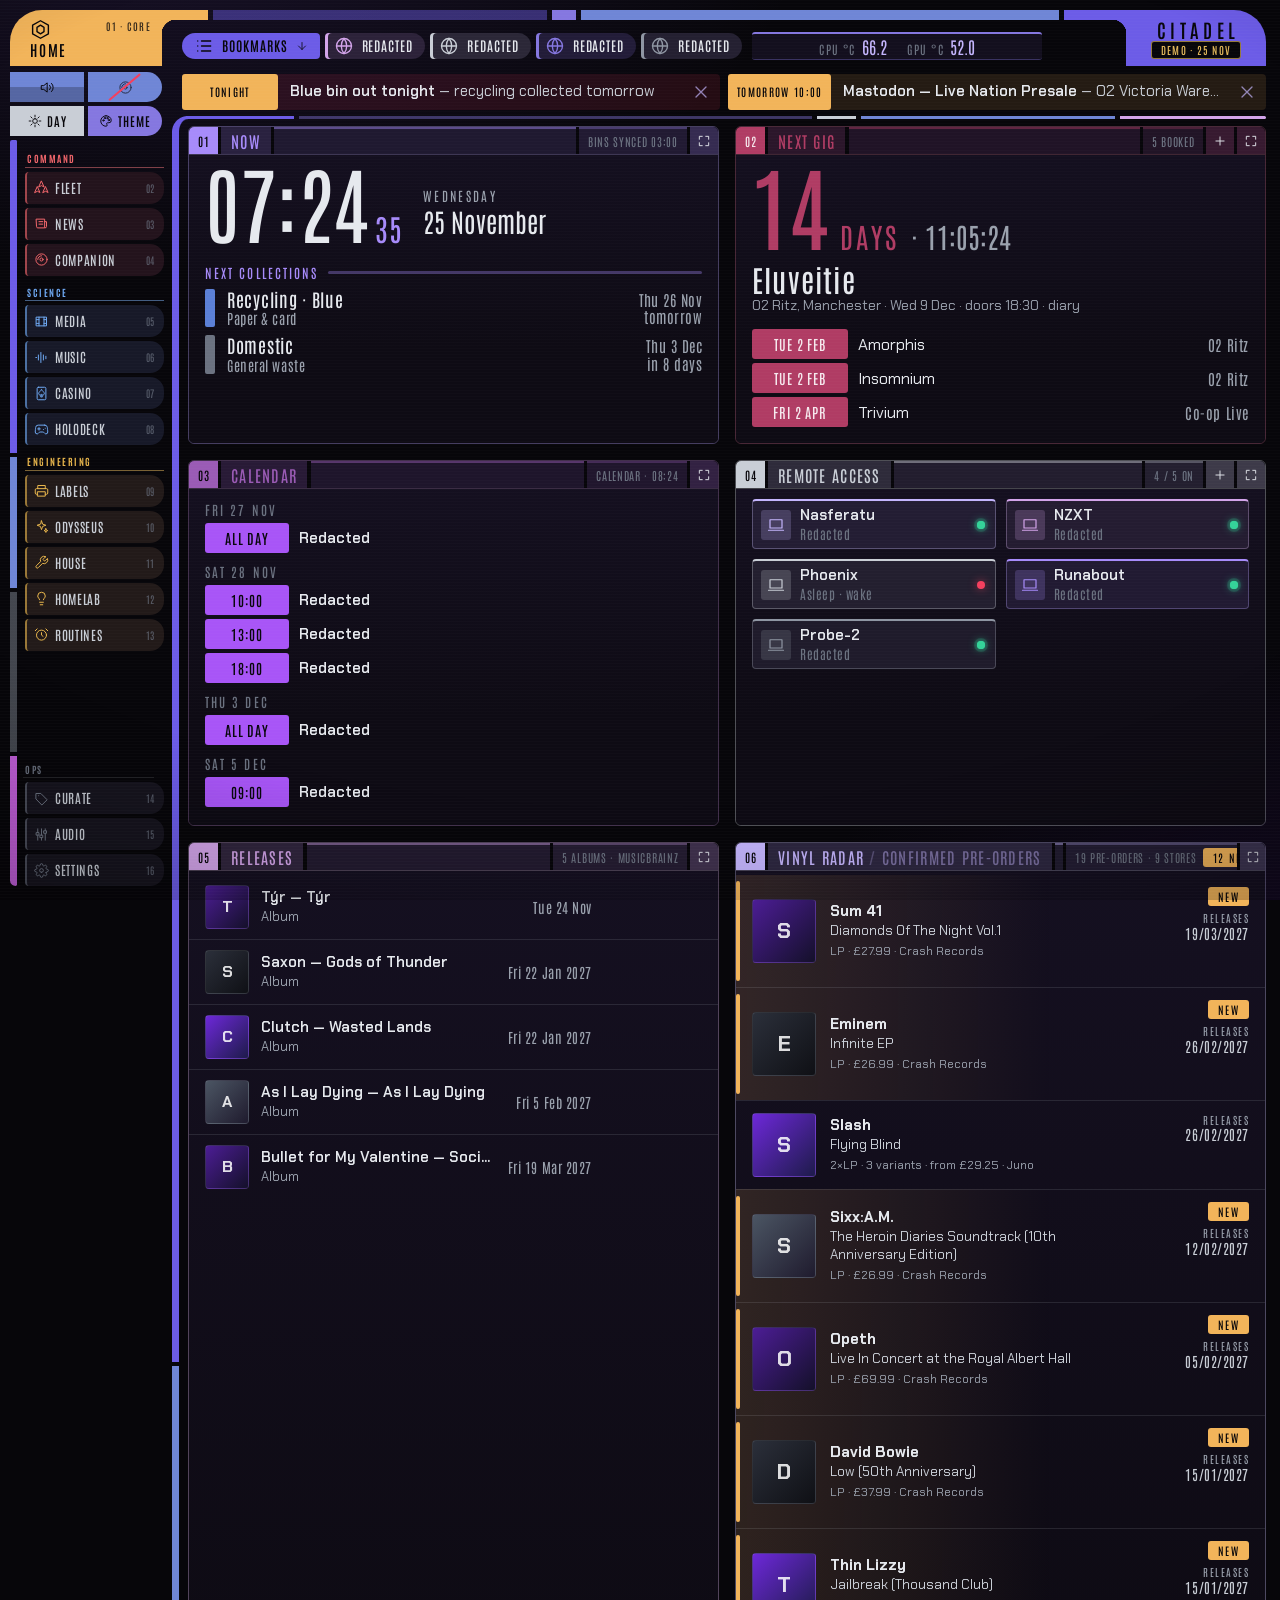
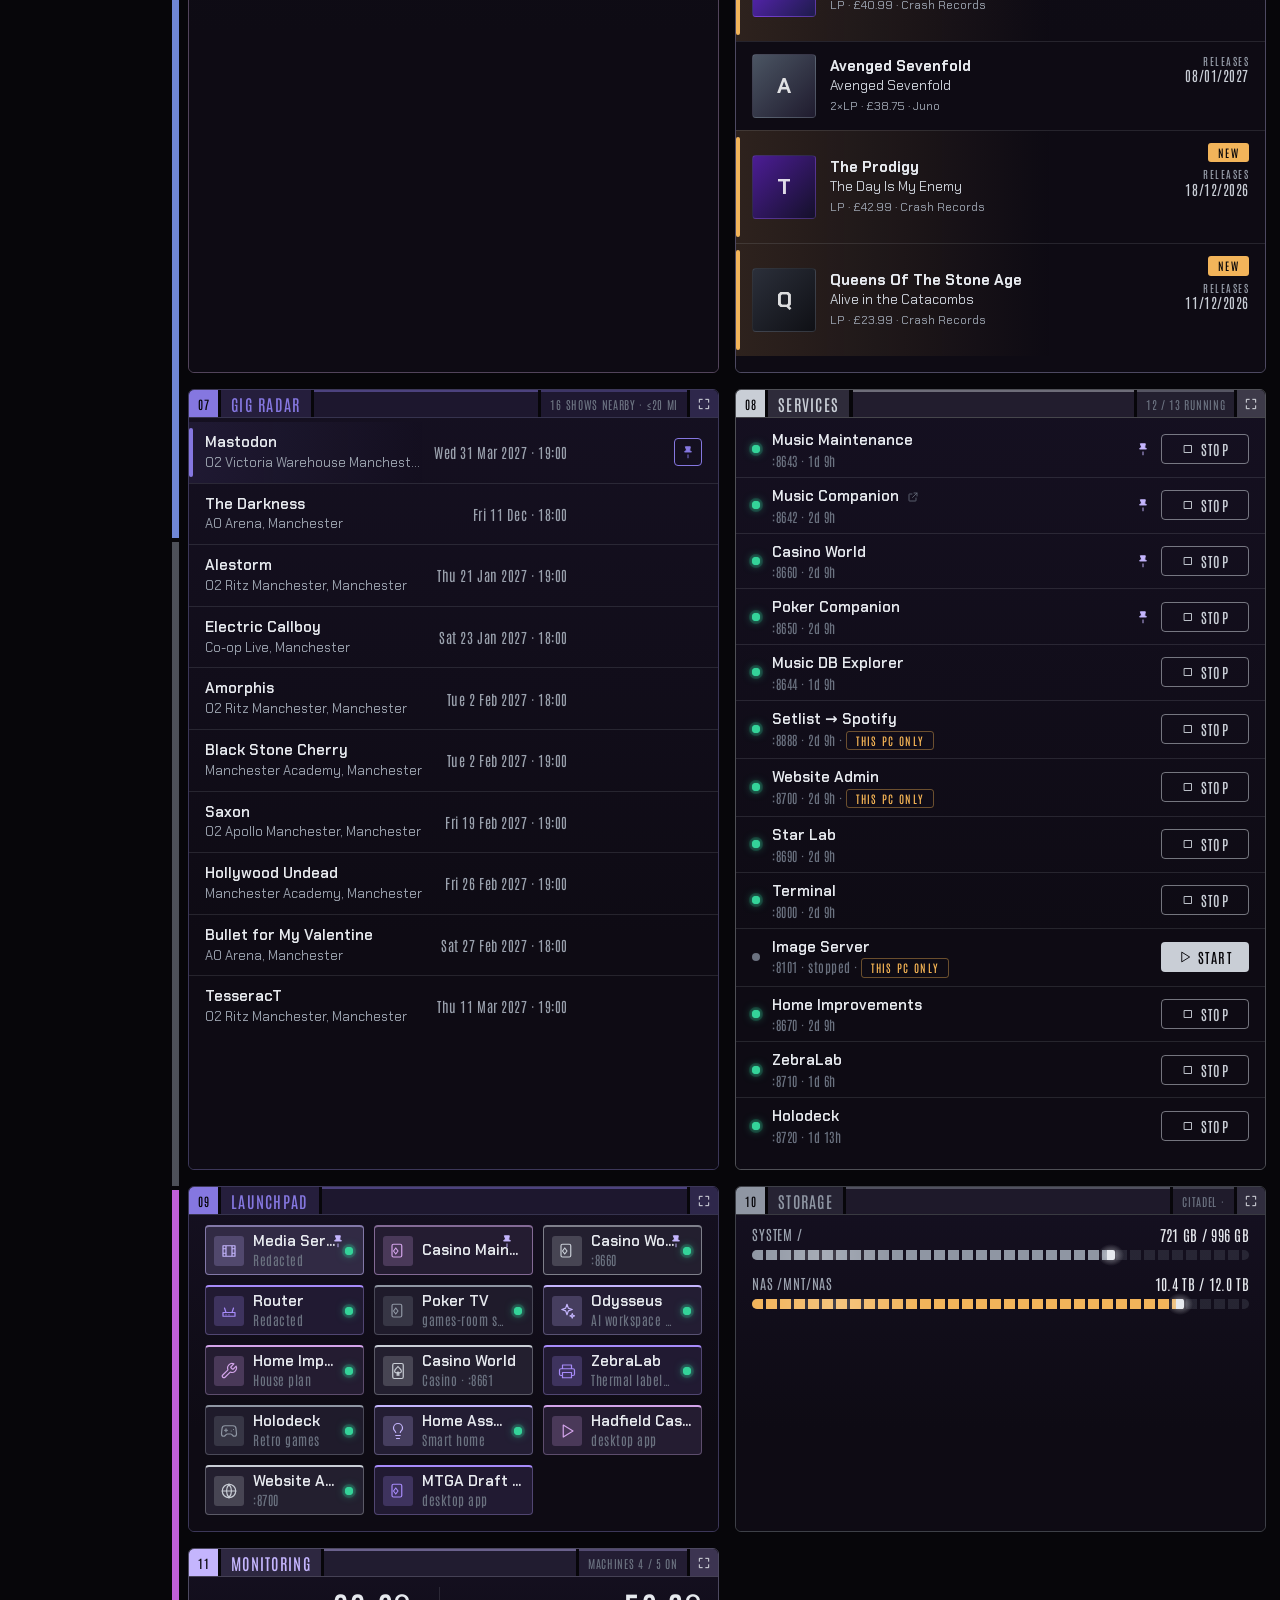
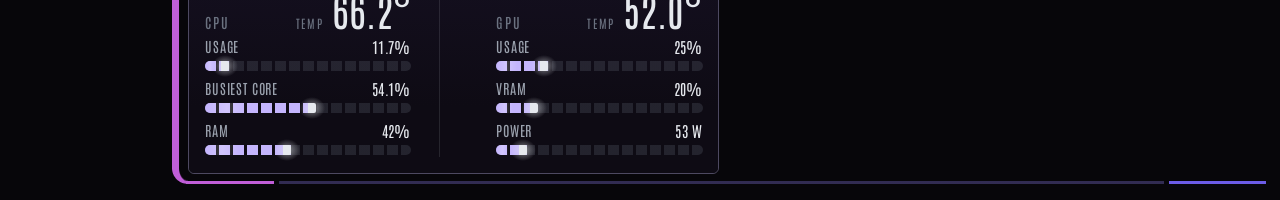
==== commit d4120c27: "Citadel demo: refresh (25 Nov 2026 snapshot, LCARS 25 Night)" ====
--- a/demo/citadel/index.html
+++ b/demo/citadel/index.html
@@ -13,9 +13,13 @@
 <link rel="stylesheet" href="css/dashboard.css">
 <link rel="stylesheet" href="css/music.css">
 <link rel="stylesheet" href="css/news.css">
+<link rel="stylesheet" href="css/stats.css">
+<link rel="stylesheet" href="css/audio.css">
+<link rel="stylesheet" href="css/routines.css">
+<link rel="stylesheet" href="css/lcars.css">
+<link rel="stylesheet" href="css/lcars25.css">
+<link rel="stylesheet" href="css/borg.css">
 <link rel="stylesheet" href="demo.css">
-<link rel="stylesheet" href="css/stats.css">
-<link rel="stylesheet" href="css/lcars.css">
 </head>
 <body>
 <div class="sweep"></div>
@@ -24,24 +28,29 @@
   <nav class="rail" aria-label="Primary">
     <span class="rail__logo"><svg class="i"><use href="#i-logo"/></svg></span>
     <a href="#home" data-view="home" aria-current="page" title="Home"><svg class="i"><use href="#i-home"/></svg><span class="rail__label">Home</span></a>
-    <a href="#news" data-view="news" title="News"><svg class="i"><use href="#i-news"/></svg><span class="rail__label">News</span></a>
-    <a href="#media" data-view="media" title="Media"><svg class="i"><use href="#i-film"/></svg><span class="rail__label">Media</span></a>
-    <a href="#music" data-view="music" title="Companion"><svg class="i"><use href="#i-disc"/></svg><span class="rail__label">Companion</span></a>
-    <a href="#listen" data-view="listen" title="Music"><svg class="i"><use href="#i-wave"/></svg><span class="rail__label">Music</span></a>
-    <a href="#casino" data-view="casino" title="Casino"><svg class="i"><use href="#i-spade"/></svg><span class="rail__label">Casino</span></a>
-    <a href="#ai" data-view="ai" title="Odysseus"><svg class="i"><use href="#i-spark"/></svg><span class="rail__label">Odysseus</span></a>
-    <a href="#house" data-view="house" title="House"><svg class="i"><use href="#i-tool"/></svg><span class="rail__label">House</span></a>
-    <a href="#stats" data-view="stats" title="Fleet"><svg class="i"><use href="#i-fleet"/></svg><span class="rail__label">Fleet</span></a>
+    <a href="#stats" data-view="stats" data-group="command" title="Fleet"><svg class="i"><use href="#i-fleet"/></svg><span class="rail__label">Fleet</span></a>
+    <a href="#news" data-view="news" data-group="command" title="News"><svg class="i"><use href="#i-news"/></svg><span class="rail__label">News</span></a>
+    <a href="#music" data-view="music" data-group="command" title="Companion"><svg class="i"><use href="#i-disc"/></svg><span class="rail__label">Companion</span></a>
+    <a href="#listen" data-view="listen" data-group="science" title="Music"><svg class="i"><use href="#i-wave"/></svg><span class="rail__label">Music</span></a>
+    <a href="#media" data-view="media" data-group="science" title="Media"><svg class="i"><use href="#i-film"/></svg><span class="rail__label">Media</span></a>
+    <a href="#casino" data-view="casino" data-group="science" title="Casino"><svg class="i"><use href="#i-spade"/></svg><span class="rail__label">Casino</span></a>
+    <a href="#holodeck" data-view="holodeck" data-group="science" title="Holodeck"><svg class="i"><use href="#i-gamepad"/></svg><span class="rail__label">Holodeck</span></a>
+    <a href="#labels" data-view="labels" data-group="engineering" title="Labels"><svg class="i"><use href="#i-printer"/></svg><span class="rail__label">Labels</span></a>
+    <a href="#house" data-view="house" data-group="engineering" title="House"><svg class="i"><use href="#i-tool"/></svg><span class="rail__label">House</span></a>
+    <a href="#lab" data-view="lab" data-group="engineering" title="HomeLab"><svg class="i"><use href="#i-bulb"/></svg><span class="rail__label">HomeLab</span></a>
+    <a href="#routines" data-view="routines" data-group="engineering" title="Routines"><svg class="i"><use href="#i-alarm"/></svg><span class="rail__label">Routines</span></a>
+    <a href="#ai" data-view="ai" data-group="engineering" title="Odysseus"><svg class="i"><use href="#i-spark"/></svg><span class="rail__label">Odysseus</span></a>
     <span class="spacer"></span>
-    <a href="#curate" data-view="curate" title="Curate (Music Maintenance)"><svg class="i"><use href="#i-tag"/></svg><span class="rail__label">Curate</span></a>
-    <a href="#settings" data-view="settings" class="rail__settings" title="Settings"><svg class="i"><use href="#i-gear"/></svg><span class="rail__label">Settings</span></a>
+    <a href="#curate" data-view="curate" data-group="ops" title="Curate (Music Maintenance)"><svg class="i"><use href="#i-tag"/></svg><span class="rail__label">Curate</span></a>
+    <a href="#audio" data-view="audio" data-group="ops" title="Audio (GoXLR)"><svg class="i"><use href="#i-mixer"/></svg><span class="rail__label">Audio</span></a>
+    <a href="#settings" data-view="settings" data-group="ops" class="rail__settings" title="Settings"><svg class="i"><use href="#i-gear"/></svg><span class="rail__label">Settings</span></a>
   </nav>
 
   <main class="main">
     <header class="top">
-      <div class="top__brand"><button class="top__logo" type="button" data-alerts-toggle aria-expanded="false" aria-controls="alerts" aria-label="Reminders" title="Reminders"><svg class="i"><use href="#i-logo"/></svg><span class="top__badge" id="alerts-count" hidden></span></button><span class="wordmark">Citadel</span><span class="hud" id="host-label"></span><span class="chip demo-chip" title="A frozen copy of my home dashboard: nothing here is live or saved">Snapshot · 18 Nov 2026 · read-only</span></div>
-      <div class="top__mid"><nav class="shortcuts" id="shortcuts" aria-label="Bookmarks" hidden></nav><div class="bmbar" id="bm-bar" hidden></div><dl class="readout" id="readout" role="button" tabindex="0" aria-label="Monitoring" title="Monitoring"></dl><section class="mu-bar" id="mu-bar" aria-label="Now playing"></section></div>
-      <div class="top__right"><a class="btn btn--icon top__settings" href="#settings" aria-label="Settings"><svg class="i"><use href="#i-gear"/></svg></a><span class="look-group" id="look-group"><button class="btn look-btn" type="button" data-mode-toggle aria-label="Switch to Day" title="Switch to Day"><svg class="i"><use href="#i-sun"/></svg><span class="look-btn__word">Day</span></button><button class="btn look-btn" type="button" data-theme-menu aria-haspopup="menu" aria-expanded="false" aria-controls="style-bar" aria-label="Style" title="Style"><svg class="i"><use href="#i-palette"/></svg><span class="look-btn__word">Style</span><svg class="i look-btn__chev"><use href="#i-down"/></svg></button></span><div class="bmbar stylebar" id="style-bar" hidden></div><span class="hud hud--plain badge-role"><span class="dot" id="conn-dot" title="connecting…"></span><span id="device-label">Owner device</span></span></div>
+      <div class="top__brand"><button class="top__logo" type="button" data-alerts-toggle aria-expanded="false" aria-controls="alerts" aria-label="Reminders" title="Reminders"><svg class="i"><use href="#i-logo"/></svg><span class="top__badge" id="alerts-count" hidden></span></button><span class="wordmark">Citadel</span><span class="hud" id="host-label"></span><span class="chip demo-chip" title="A frozen copy of my home dashboard (25 Nov 2026): nothing here is live or saved"><span class="demo-chip__full">Snapshot · 25 Nov 2026 · read-only</span><span class="demo-chip__short" aria-hidden="true">Demo · 25 Nov</span></span></div>
+      <div class="top__mid"><div class="top__ctx" id="top-ctx" hidden><span class="top__page" id="top-page"></span><span class="top__src" id="top-src"></span><span class="top__acts" id="top-acts" hidden><button class="btn top__act" type="button" data-frame-reload title="Reload"><svg class="i"><use href="#i-refresh"/></svg><span>Reload</span></button><button class="btn top__act" type="button" data-frame-open title="Open in a new tab"><svg class="i"><use href="#i-ext"/></svg><span>New tab</span></button></span></div><nav class="shortcuts" id="shortcuts" aria-label="Bookmarks" hidden></nav><div class="bmbar" id="bm-bar" hidden></div><dl class="readout" id="readout" role="button" tabindex="0" aria-label="Monitoring" title="Monitoring"></dl><section class="mu-bar" id="mu-bar" aria-label="Now playing"></section></div>
+      <div class="top__right"><a class="btn btn--icon top__settings" href="#settings" aria-label="Settings"><svg class="i"><use href="#i-gear"/></svg></a><span class="vol-group" id="vol-group" hidden></span><div class="bmbar volbar" id="vol-bar" hidden></div><span class="look-group" id="look-group"><button class="btn look-btn" type="button" data-mode-toggle aria-label="Switch to Day" title="Switch to Day"><svg class="i"><use href="#i-sun"/></svg><span class="look-btn__word">Day</span></button><button class="btn look-btn" type="button" data-theme-menu aria-haspopup="menu" aria-expanded="false" aria-controls="style-bar" aria-label="Theme" title="Theme"><svg class="i"><use href="#i-palette"/></svg><span class="look-btn__word">Theme</span><svg class="i look-btn__chev"><use href="#i-down"/></svg></button></span><div class="bmbar stylebar" id="style-bar" hidden></div><span class="hud hud--plain badge-role"><span class="dot" id="conn-dot" title="connecting…"></span><span id="device-label">Owner device</span></span></div>
     </header>
     <section class="view is-active" id="view-home" data-view="home">
       <section class="alerts" id="alerts" aria-label="Reminders"></section>
@@ -56,7 +65,8 @@
       <div class="frame-shell"><iframe id="music-frame" title="Music Companion" allow="autoplay; fullscreen" allowfullscreen></iframe></div>
     </section>
     <section class="view" id="view-sql" data-view="sql" aria-label="SQL DB">
-      <div class="frame-shell"><iframe id="sql-frame" title="SQL DB" allow="autoplay; fullscreen" allowfullscreen></iframe></div>
+      <div class="frame-shell" hidden><iframe id="sql-frame" title="SQL DB" allow="autoplay; fullscreen" allowfullscreen></iframe></div>
+      <div class="demo-na"><div class="demo-na__card"><svg class="i"><use href="#i-server"/></svg><b>Not available in the online demo</b><span>SQL DB is Music Companion's local database explorer on my home network.</span></div></div>
     </section>
     <section class="view" id="view-listen" data-view="listen" aria-label="Music"></section>
     <section class="view" id="view-casino" data-view="casino" aria-label="Casino">
@@ -71,11 +81,25 @@
       <div class="frame-shell" hidden><iframe id="house-frame" title="Home Improvements" allow="fullscreen" allowfullscreen></iframe></div>
       <div class="demo-na has-shot" style="background-image:url(&quot;img/demo-na/house.jpg&quot;)"><div class="demo-na__card"><svg class="i"><use href="#i-tool"/></svg><b>Not available in the online demo</b><span>This is too sensitive to share online</span></div></div>
     </section>
+    <section class="view" id="view-labels" data-view="labels" aria-label="Labels">
+      <div class="frame-shell" hidden><iframe id="labels-frame" title="ZebraLab" allow="fullscreen" allowfullscreen></iframe></div>
+      <div class="demo-na"><div class="demo-na__card"><svg class="i"><use href="#i-printer"/></svg><b>Not available in the online demo</b><span>ZebraLab is my local thermal label designer and postage printer.</span></div></div>
+    </section>
+    <section class="view" id="view-holodeck" data-view="holodeck" aria-label="Holodeck">
+      <div class="frame-shell" hidden><iframe id="holodeck-frame" title="Holodeck" allow="gamepad; autoplay; fullscreen" allowfullscreen></iframe></div>
+      <div class="demo-na"><div class="demo-na__card"><svg class="i"><use href="#i-gamepad"/></svg><b>Not available in the online demo</b><span>Holodeck is my local retro games library and browser emulator.</span></div></div>
+    </section>
+    <section class="view" id="view-lab" data-view="lab" aria-label="HomeLab">
+      <div class="frame-shell" hidden><iframe id="lab-frame" title="Home Assistant" allow="fullscreen" allowfullscreen></iframe></div>
+      <div class="demo-na"><div class="demo-na__card"><svg class="i"><use href="#i-bulb"/></svg><b>Not available in the online demo</b><span>HomeLab is my Home Assistant smart home controller, on my home network only.</span></div></div>
+    </section>
+    <section class="view" id="view-routines" data-view="routines" aria-label="Routines"></section>
     <section class="view" id="view-stats" data-view="stats" aria-label="Fleet"></section>
     <section class="view" id="view-curate" data-view="curate" aria-label="Curate">
       <div class="frame-shell" hidden><iframe id="curate-frame" title="Music Maintenance"></iframe></div>
       <div class="demo-na"><div class="demo-na__card"><svg class="i"><use href="#i-tag"/></svg><b>Not available in the online demo</b><span>Curate is Music Companion's private maintenance tool on my home network.</span></div></div>
     </section>
+    <section class="view" id="view-audio" data-view="audio" aria-label="Audio"></section>
     <section class="view" id="view-settings" data-view="settings" aria-label="Settings">
       <div class="frame-shell"><iframe id="settings-frame" title="Settings"></iframe></div>
     </section>
--- a/demo/citadel/css/tokens.css
+++ b/demo/citadel/css/tokens.css
@@ -25,6 +25,7 @@
   --accent-soft: #c4b5fd;   /* text-safe violet on dark */
   --accent-deep: #4c1d95;
   --accent-wash: rgba(139, 92, 246, 0.10);
+  --glow-2:      #4c1d95;   /* the page's second corner glow (a custom theme's Secondary) */
 
   /* silver */
   --silver-hi:   #e6e9ee;
@@ -40,10 +41,18 @@
   --ok:   #34d399;
   --warn: #f5b454;
   --bad:  #f43f5e;
+
+  /* desktop rail group headings (Settings → Navigation): red Command, blue Science, gold Engineering, every theme
+     (Mike, 2026-11-23) */
+  --grp-command:     #f2666b;
+  --grp-science:     #6ea8f2;
+  --grp-engineering: #e8b64c;
   /* heat: the header readout's numbers as load/temperature climbs (level 0 keeps the readout's own colour) */
   --heat-1: #f3d899;   /* pale gold */
   --heat-2: #f5a742;   /* amber */
   --heat-3: #ff4b2b;   /* burnt orange running into red */
+  /* chart series: one colour per machine on the Fleet page (stats.css --rs-m*) */
+  --series-1: #a78bfa; --series-2: #e6e9ee; --series-3: #f0abfc; --series-4: #67e8f9; --series-5: #93c5fd;
 
   /* neutral wells (true-black overlays with no accent hue) */
   --well:      rgba(0, 0, 0, 0.38);
@@ -65,7 +74,7 @@
 /* Light theme (Day) — parchment and three colours only: burnt orange (the accent), oxblood (Next gig's red, also
    "bad") and one cool counterpoint, slate blue (also "ok"/live). Inks are sepia browns. No green, and nothing pastel:
    the colours stay deep enough to read as ink on paper. Surfaces were ported from MusicDatabase's light theme. */
-:root[data-theme="light"] {
+:root[data-mode="day"] {
   /* surfaces — sun-bleached parchment, climbing toward clean paper as elevation rises */
   --bg:         #f2e8d5;
   --bg-2:       #f5ecdd;
@@ -79,6 +88,7 @@
   --accent-soft: #82401b;   /* text-safe burnt orange on light bg: DARKENED, not lightened */
   --accent-deep: #6e2a12;
   --accent-wash: rgba(181, 84, 31, 0.10);
+  --glow-2:      #6e2a12;
 
   /* ink (was silver) — direction flips: "hi" = darkest ink (most emphasis) */
   --silver-hi:   #2a2015;
@@ -94,9 +104,15 @@
   --ok:   #3d5a73;   /* slate blue: the one cool accent */
   --warn: #b0601c;   /* burnt orange, a shade more amber than the accent */
   --bad:  #8a2e2e;   /* oxblood (Next gig's red) */
+
+  /* rail group headings: the Day palette's own red, blue and "gold" (toasted orange, LCARS Day's --lc-2) */
+  --grp-command:     #8a2e2e;
+  --grp-science:     #3d5a73;
+  --grp-engineering: #a8652f;
   --heat-1: #8c6a45;   /* warm sepia: still readable on cream */
   --heat-2: #b5541f;   /* burnt orange */
   --heat-3: #a3302a;   /* red */
+  --series-1: #b5541f; --series-2: #3d5a73; --series-3: #8a2e2e; --series-4: #7d6b52; --series-5: #5c4a3a;
 
   /* neutral wells */
   --well:      rgba(42, 32, 21, 0.07);
@@ -118,7 +134,7 @@
   color: var(--silver);
   background:
     radial-gradient(1100px 600px at 12% -10%, color-mix(in srgb, var(--accent) 13%, transparent), transparent 60%),
-    radial-gradient(900px 500px at 105% 105%, color-mix(in srgb, var(--accent-deep) 20%, transparent), transparent 60%),
+    radial-gradient(900px 500px at 105% 105%, color-mix(in srgb, var(--glow-2) 20%, transparent), transparent 60%),
     var(--bg);
   background-attachment: fixed;
 }
@@ -135,7 +151,7 @@
 html.has-bg body {
   background:
     radial-gradient(1100px 600px at 12% -10%, color-mix(in srgb, var(--accent) 13%, transparent), transparent 60%),
-    radial-gradient(900px 500px at 105% 105%, color-mix(in srgb, var(--accent-deep) 20%, transparent), transparent 60%);
+    radial-gradient(900px 500px at 105% 105%, color-mix(in srgb, var(--glow-2) 20%, transparent), transparent 60%);
   background-attachment: fixed;
 }
 html.no-glow body { background: var(--bg); }
--- a/demo/citadel/css/components.css
+++ b/demo/citadel/css/components.css
@@ -43,23 +43,37 @@
 .dim { color: var(--silver-mute); }
 
 /* ---- Card (chamfered, hairline border via gradient shell) -------------- */
+/* The chamfered clip-path sits on ::before (border) and ::after (fill) behind the card's content rather than on .card /
+   .card__in itself: a clip-path ancestor wrapping animated status dots or gauges forced Chromium to allocate a per-frame
+   GPU mask render pass for the whole card (2026-11-25). */
 .card {
   --c: var(--chamfer);
+  --card-bg: linear-gradient(135deg, color-mix(in srgb, var(--silver) 30%, transparent), color-mix(in srgb, var(--accent) 20%, transparent) 45%, color-mix(in srgb, var(--silver) 9%, transparent));
+  --card-fill: linear-gradient(180deg, var(--surface-2), var(--surface) 70%);
   position: relative;
+  isolation: isolate;
   display: flex;
   padding: 1px;
-  background: linear-gradient(135deg, color-mix(in srgb, var(--silver) 30%, transparent), color-mix(in srgb, var(--accent) 20%, transparent) 45%, color-mix(in srgb, var(--silver) 9%, transparent));
+  background: none;
+}
+.card::before, .card::after { content: ""; position: absolute; pointer-events: none; z-index: -1; }
+.card::before {
+  inset: 0;
+  background: var(--card-bg);
   clip-path: polygon(0 0, calc(100% - var(--c)) 0, 100% var(--c), 100% 100%, var(--c) 100%, 0 calc(100% - var(--c)));
-  transition: background .3s var(--ease);
 }
-.card:hover { background: linear-gradient(135deg, color-mix(in srgb, var(--silver) 38%, transparent), color-mix(in srgb, var(--accent-hi) 45%, transparent) 45%, color-mix(in srgb, var(--silver) 12%, transparent)); }
+.card::after {
+  inset: 1px;
+  background: var(--card-fill);
+  clip-path: polygon(0 0, calc(100% - var(--c) + 0.4px) 0, 100% calc(var(--c) - 0.4px), 100% 100%, calc(var(--c) - 0.4px) 100%, 0 calc(100% - var(--c) + 0.4px));
+}
+.card:hover { --card-bg: linear-gradient(135deg, color-mix(in srgb, var(--silver) 38%, transparent), color-mix(in srgb, var(--accent-hi) 45%, transparent) 45%, color-mix(in srgb, var(--silver) 12%, transparent)); }
 .card__in {
+  position: relative;
   flex: 1;
   min-width: 0;
   display: flex;
   flex-direction: column;
-  background: linear-gradient(180deg, var(--surface-2), var(--surface) 70%);
-  clip-path: polygon(0 0, calc(100% - var(--c) + 0.4px) 0, 100% calc(var(--c) - 0.4px), 100% 100%, calc(var(--c) - 0.4px) 100%, 0 calc(100% - var(--c) + 0.4px));
 }
 /* small accent tick, top-left */
 .card__in::before {
--- a/demo/citadel/css/dashboard.css
+++ b/demo/citadel/css/dashboard.css
@@ -27,6 +27,68 @@
 .rail a[data-view] .i, .rail a.rail__settings .i { width: 24px; height: 24px; }
 .rail__label { line-height: 1.2; }
 .rail .spacer { flex: 1; }
+/* Desktop rail groups (Settings → Navigation, app.js renderNav): a small heading over each group's pages, and Ops over
+   Curate / Audio / Settings at the foot (drawn by the spacer, so it stays put however tall the gap is). Mike, 2026-11-23. */
+.rail .spacer { display: flex; flex-direction: column; justify-content: flex-end; align-self: stretch; min-height: 22px; }
+.rail__group, .rail .spacer::after {
+  --grp-c: var(--silver-dim);
+  align-self: stretch; margin: 10px 10px 0; padding: 0 0 4px;
+  border-bottom: 1px solid color-mix(in srgb, var(--grp-c) 45%, var(--edge));
+  font: 700 8.5px/1 var(--font-mono); letter-spacing: .12em; text-transform: uppercase; text-align: center;
+  color: var(--grp-c); white-space: nowrap; overflow: hidden; text-overflow: ellipsis; }
+.rail .spacer::after { content: "Ops"; margin: 0 10px; }
+/* The three default groups wear their department colours (tokens.css); groups added in Settings stay grey like Ops */
+.rail__group[data-group="command"] { --grp-c: var(--grp-command); }
+.rail__group[data-group="science"] { --grp-c: var(--grp-science); }
+.rail__group[data-group="engineering"] { --grp-c: var(--grp-engineering); }
+/* Each page on the rail wears its department's colour too (--nav-c): every theme colours the icon and the hover with it,
+   LCARS 25 its pill as well (Mike, 2026-11-24). Unset for Ops and groups added in Settings, so those keep the
+   theme's own colours. */
+.rail a[data-group="command"] { --nav-c: var(--grp-command); }
+.rail a[data-group="science"] { --nav-c: var(--grp-science); }
+.rail a[data-group="engineering"] { --nav-c: var(--grp-engineering); }
+/* Home wears the style's own primary colour instead (Citadel, LCARS and Borg; LCARS 25 draws Home its own way) */
+html:not([data-theme="lcars25"]) .rail a[data-view="home"] { --nav-c: var(--accent); }
+
+/* Citadel theme, desktop: "department brackets" (Mike, 2026-11-24, version B of the rail mockups). Wider and shorter rows:
+   the icon sits in a small chamfered key beside its label, the current page's key lights solid, and a hairline bracket in
+   the department's colour ties each group's pages to its heading. A link's group is its data-group (index.html defaults,
+   renderNav keeps it in step with Settings → Navigation). LCARS and Borg restyle the rail in their own files. */
+@media (min-width: 761px) {
+  html[data-family="citadel"] .shell { grid-template-columns: 152px 1fr; }
+  html[data-family="citadel"] .rail { align-items: stretch; gap: 3px; padding: 18px 10px 18px 12px; }
+  html[data-family="citadel"] .rail__logo { align-self: center; }
+  html[data-family="citadel"] .rail a[data-view] {
+    --grp-c: var(--silver-dim);
+    display: flex; align-items: center; justify-content: flex-start; gap: 10px; width: auto; min-width: 0; height: 34px; padding: 0 8px 0 10px;
+    font: 500 10.5px/1 var(--font-mono); letter-spacing: .08em; }
+  html[data-family="citadel"] .rail a[data-view][hidden] { display: none; }
+  html[data-family="citadel"] .rail a[data-group="command"] { --grp-c: var(--grp-command); }
+  html[data-family="citadel"] .rail a[data-group="science"] { --grp-c: var(--grp-science); }
+  html[data-family="citadel"] .rail a[data-group="engineering"] { --grp-c: var(--grp-engineering); }
+  html[data-family="citadel"] .rail a[data-view] .i {
+    box-sizing: border-box; width: 28px; height: 26px; padding: 4px 5.5px; color: var(--nav-c, currentColor);
+    background: color-mix(in srgb, var(--silver) 7%, transparent);
+    clip-path: polygon(0 0, calc(100% - 6px) 0, 100% 6px, 100% 100%, 0 100%); transition: background .2s, color .2s; }
+  html[data-family="citadel"] .rail__label { min-width: 0; overflow: hidden; text-overflow: ellipsis; white-space: nowrap; }
+  /* the bracket: each grouped link draws its own stretch, reaching over the gaps to the next */
+  html[data-family="citadel"] .rail a[data-view]::before { content: none; }
+  html[data-family="citadel"] .rail a[data-group]:not([data-group=""])::before {
+    content: ""; position: absolute; left: 0; top: -3px; bottom: -3px; width: 1px;
+    background: color-mix(in srgb, var(--grp-c) 55%, transparent); box-shadow: none; }
+  html[data-family="citadel"] .rail a[data-view]:hover { color: var(--silver-hi); }
+  html[data-family="citadel"] .rail a[data-view]:hover .i { background: color-mix(in srgb, var(--nav-c, var(--silver)) 18%, transparent); }
+  html[data-family="citadel"] .rail a[data-view][aria-current] { color: var(--silver-hi); background: linear-gradient(90deg, var(--accent-wash), transparent 85%); }
+  html[data-family="citadel"] .rail a[data-view][aria-current] .i { background: var(--accent); color: var(--bg); }
+  /* headings sit on the bracket's top corner (drawn as two background lines, so the Ops pseudo-element gets it too) */
+  html[data-family="citadel"] .rail__group, html[data-family="citadel"] .rail .spacer::after {
+    --mid: 16px;
+    margin: 0; padding: 12px 0 5px 12px; border-bottom: 0; text-align: left; font-size: 9px; letter-spacing: .14em;
+    background:
+      linear-gradient(color-mix(in srgb, var(--grp-c) 55%, transparent) 0 0) 0 var(--mid) / 6px 1px no-repeat,
+      linear-gradient(color-mix(in srgb, var(--grp-c) 55%, transparent) 0 0) 0 var(--mid) / 1px 100% no-repeat; }
+  html[data-family="citadel"] .rail .spacer::after { --mid: 4px; padding-top: 0; }
+}
 
 /* ---- Main --------------------------------------------------------------- */
 /* --main-pl / --main-pr are the side paddings, kept as variables so an embedded page's frame can reach past them */
@@ -35,7 +97,7 @@
 /* ---- Views (Home / News / Media / Companion / future sections) ----------------------- */
 .view { display: none; }
 .view.is-active { display: block; }
-#view-media, #view-music, #view-sql, #view-ai, #view-house, #view-casino, #view-curate, #view-settings { position: relative; }
+#view-media, #view-music, #view-sql, #view-ai, #view-house, #view-labels, #view-holodeck, #view-lab, #view-casino, #view-curate, #view-settings { position: relative; }
 /* Same chamfered, hairline-gradient-border shell as .card (components.css) — an iframe can't carry
    ::before/::after itself, so the shell is a real wrapper element around it instead. This only reaches
    the iframe's own border/frame; whatever renders *inside* it (Jellyfin's or Companion's own UI, incl.
@@ -81,7 +143,7 @@
     position: fixed; inset: 0 0 calc(63px + env(safe-area-inset-bottom)) 0;
     display: flex; flex-direction: column; padding: 14px 16px 16px;
   }
-  #view-media.is-active, #view-music.is-active, #view-sql.is-active, #view-ai.is-active, #view-house.is-active, #view-casino.is-active, #view-curate.is-active, #view-settings.is-active { flex: 1; height: auto; min-height: 0; }
+  #view-media.is-active, #view-music.is-active, #view-sql.is-active, #view-ai.is-active, #view-house.is-active, #view-labels.is-active, #view-holodeck.is-active, #view-lab.is-active, #view-casino.is-active, #view-curate.is-active, #view-settings.is-active { flex: 1; height: auto; min-height: 0; }
 }
 
 /* z-index: the header's middle slot is a size container (its own stacking layer), so the bookmarks panel it drops can
@@ -94,6 +156,7 @@
 /* ---- The header's middle slot: the shortcut row on most pages; the Music page puts its player here instead (music.css).
    A size container, so what's in it can drop parts as it narrows. */
 .top__mid { flex: 1 1 auto; min-width: 0; display: flex; align-items: center; container: topmid / inline-size; }
+.top__ctx, .rail__console { display: none; }   /* LCARS 25 only (lcars25.css): the page's name + frame actions, and the rail's corner console */
 
 /* ---- Shortcut row (Settings → Widgets → Shortcuts) ------------------------ */
 .shortcuts { flex: 1 1 auto; min-width: 0; display: flex; align-items: center; justify-content: flex-start; gap: 8px;
@@ -176,13 +239,13 @@
 html:root body .readout dd[data-heat="1"] { color: var(--heat-1); }
 html:root body .readout dd[data-heat="2"] { color: var(--heat-2); }
 html:root body .readout dd[data-heat="3"] { color: var(--heat-3); text-shadow: 0 0 10px color-mix(in srgb, var(--heat-3) 45%, transparent); }
-html[data-theme="light"] body .readout dd[data-heat="3"] { text-shadow: none; }      /* a glow only reads on a dark ground */
+html[data-mode="day"] body .readout dd[data-heat="3"] { text-shadow: none; }      /* a glow only reads on a dark ground */
 .readout:hover { background: color-mix(in srgb, var(--accent) 12%, transparent); }
 @media (min-width: 1800px) {
-  html:not([data-skin="lcars"])[data-page="home"] .readout { display: flex; gap: 22px; flex: none; margin: 0 4px 0 auto; padding: 0 12px; }
-  html:not([data-skin="lcars"]) .readout div { display: grid; gap: 3px; }
-  html:not([data-skin="lcars"]) .readout dt { font: 9.5px var(--font-mono); letter-spacing: .14em; text-transform: uppercase; color: var(--silver-dim); }
-  html:not([data-skin="lcars"]) .readout dd { margin: 0; font: 15px/1 var(--font-mono); color: var(--silver-hi); font-variant-numeric: tabular-nums; }
+  html:not([data-family="lcars"])[data-page="home"] .readout { display: flex; gap: 22px; flex: none; margin: 0 4px 0 auto; padding: 0 12px; }
+  html:not([data-family="lcars"]) .readout div { display: grid; gap: 3px; }
+  html:not([data-family="lcars"]) .readout dt { font: 9.5px var(--font-mono); letter-spacing: .14em; text-transform: uppercase; color: var(--silver-dim); }
+  html:not([data-family="lcars"]) .readout dd { margin: 0; font: 15px/1 var(--font-mono); color: var(--silver-hi); font-variant-numeric: tabular-nums; }
   .card--popout:not(.is-max) { display: none; }
 }
 
@@ -202,6 +265,8 @@
 .stylebar .bm b { font-size: 13px; font-weight: 500; }
 .stylebar .bm[aria-checked="true"] { color: var(--silver-hi); border-color: var(--accent-soft); background: var(--accent-wash); }
 .stylebar .bm[aria-checked="true"] b { color: var(--accent-soft); }
+.stylebar__sep { height: 1px; margin: 2px 4px; background: var(--edge-strong); opacity: .65; }
+@media (max-width: 760px) { .stylebar__sep { grid-column: 1 / -1; } }
 @media (min-width: 761px) {
   .look-btn[data-theme-menu] { padding: 5px 16px 5px 14px; }
   .look-group.is-open { border-radius: var(--radius-sm) var(--radius-sm) 0 0;
@@ -216,6 +281,45 @@
   .stylebar .bmbar__edit { margin-top: 8px; }
 }
 .badge-role { display: inline-flex; align-items: center; gap: 6px; }
+
+/* ---- GoXLR volume: Line out + Vinyl (volume.js), left of Day/Night ------------------------------------------------
+   Each button is an upright slider: it fills from the bottom to the level (--vol), drag on it or wheel to set; muted,
+   it empties and a slash crosses the icon. Its slider drops from it as one piece, the width of the button: the level,
+   the track, then Mute at the foot. Desktop only. */
+.vol-group { display: inline-flex; align-items: center; gap: 6px; }
+.vol-group[hidden] { display: none; }
+.vol-btn { --vol-fill: color-mix(in srgb, var(--accent) 34%, transparent);
+  position: relative; overflow: hidden; justify-content: center; width: 34px; height: 30px; padding: 0; touch-action: none; }
+.vol-btn > .i { position: relative; width: 16px; height: 16px; }
+.vol-btn__fill { position: absolute; left: 0; right: 0; bottom: 0; height: var(--vol, 0%); background: var(--vol-fill);
+  box-shadow: inset 0 1px 0 var(--accent-soft); pointer-events: none; transition: height .12s var(--ease); }
+.vol-btn.is-muted { color: var(--silver-mute); }
+.vol-btn.is-muted .vol-btn__fill { box-shadow: none; }
+.vol-btn.is-muted::after { content: ""; position: absolute; left: 7px; right: 7px; top: calc(50% - 1px); height: 2px; border-radius: 1px;
+  background: currentColor; transform: rotate(-40deg); }
+.vol-btn[disabled] { cursor: default; }
+html[data-mode="day"] .vol-btn { --vol-fill: color-mix(in srgb, var(--accent) 55%, transparent); }
+.volbar { display: flex; flex-direction: column; align-items: stretch; }
+.volbar[hidden] { display: none; }
+.volbar__pct { padding: 6px 0 4px; font: 11px/1 var(--font-mono); letter-spacing: .04em; text-align: center; color: var(--silver-hi); font-variant-numeric: tabular-nums; }
+.volbar.is-muted .volbar__pct { color: var(--silver-mute); }
+.volbar__track { position: relative; display: flex; justify-content: center; height: 176px; padding: 8px 0; cursor: ns-resize; touch-action: none; outline: none; }
+.volbar__rail { position: relative; width: 8px; height: 100%; overflow: hidden; border-radius: 4px; background: var(--well); box-shadow: inset 0 0 0 1px var(--edge); }
+.volbar__fill { position: absolute; left: 0; right: 0; bottom: 0; height: var(--vol, 0%); background: var(--accent); }
+.volbar__thumb { position: absolute; left: 50%; bottom: calc(8px + (100% - 16px) * var(--vol-n, 0)); width: 20px; height: 6px; margin: 0 0 -3px -10px;
+  border-radius: 3px; background: var(--silver-hi); box-shadow: 0 1px 4px var(--vignette); pointer-events: none; }
+.volbar__track:focus-visible .volbar__thumb { box-shadow: 0 0 0 2px var(--accent-soft); }
+.volbar__mute { display: grid; place-items: center; height: 30px; margin-top: 4px; padding: 0; border: 0; border-top: 1px solid var(--edge);
+  background: none; color: var(--silver); cursor: pointer; }
+.volbar__mute .i { width: 16px; height: 16px; }
+.volbar__mute:hover, .volbar__mute:focus-visible { color: var(--silver-hi); background: var(--accent-wash); outline: none; }
+.volbar__mute[aria-pressed="true"] { color: var(--accent-soft); }
+@media (min-width: 761px) {
+  .vol-btn[aria-expanded="true"] { color: var(--silver-hi); border-color: var(--edge-strong); border-bottom-color: transparent;
+    border-bottom-left-radius: 0; border-bottom-right-radius: 0; background: linear-gradient(var(--accent-wash) 0 0) var(--bg-2); }
+  .volbar.bmbar { width: var(--bm-w, 34px); min-width: 0; padding: 0; clip-path: polygon(0 0, 100% 0, 100% 100%, 8px 100%, 0 calc(100% - 8px)); }
+}
+@media (max-width: 760px) { .vol-group, .volbar { display: none !important; } }
 
 /* ---- Alert strip -------------------------------------------------------- */
 .alerts { display: flex; gap: 12px; margin-bottom: var(--gap); flex-wrap: wrap; }
@@ -278,22 +382,31 @@
 .proj__act { display: flex; gap: 6px; align-items: center; }
 
 /* ---- Link tiles --------------------------------------------------------- */
+/* Chamfer sits on ::before behind the tile's content so animated .dot--ok children don't trigger per-frame clip-path
+   GPU mask passes (components.css .card, 2026-11-25). */
 .tiles { display: grid; grid-template-columns: repeat(auto-fill, minmax(150px, 1fr)); gap: 10px; }
 .tile {
+  position: relative; isolation: isolate;
   display: flex; align-items: center; gap: 10px; padding: 12px; width: 100%;
+  border: 0; background: none;
+  transition: transform .2s var(--ease);
+  cursor: pointer; text-align: left;
+}
+.tile::before {
+  content: ""; position: absolute; inset: 0; z-index: -1; pointer-events: none;
   border: 1px solid var(--edge); background: rgba(255, 255, 255, .015);
   clip-path: polygon(0 0, calc(100% - 8px) 0, 100% 8px, 100% 100%, 0 100%);
-  transition: border-color .2s, background .2s, transform .2s var(--ease);
-  cursor: pointer; text-align: left;
-}
-.tile:hover { border-color: var(--edge-strong); background: var(--accent-wash); transform: translateY(-1px); }
+  transition: border-color .2s, background .2s;
+}
+.tile:hover { transform: translateY(-1px); }
+.tile:hover::before { border-color: var(--edge-strong); background: var(--accent-wash); }
 button.tile:disabled { cursor: default; opacity: .6; transform: none; }
 .tile .i { color: var(--accent-soft); width: 20px; height: 20px; }
 .tile > div { min-width: 0; }
 .tile b { display: block; font-weight: 600; color: var(--silver-hi); line-height: 1.15; white-space: nowrap; overflow: hidden; text-overflow: ellipsis; }
 .tile small { display: block; overflow: hidden; text-overflow: ellipsis; white-space: nowrap; font-family: var(--font-mono); font-size: 10.5px; color: var(--silver-dim); }
 .tile .dot { margin-left: auto; }
-.tile--primary { border-color: var(--edge-strong); background: linear-gradient(135deg, color-mix(in srgb, var(--accent) 18%, transparent), color-mix(in srgb, var(--accent) 4%, transparent)); }
+.tile--primary::before { border-color: var(--edge-strong); background: linear-gradient(135deg, color-mix(in srgb, var(--accent) 18%, transparent), color-mix(in srgb, var(--accent) 4%, transparent)); }
 
 /* ---- Feed items (releases / radar / news) ------------------------------- */
 .tabs { display: inline-flex; gap: 2px; }
@@ -314,10 +427,10 @@
 
 
 /* ---- System bars -------------------------------------------------------- */
-.bar { margin-bottom: 14px; }
+.bar { margin-bottom: 14px; contain: layout style; }
 .bar__top { display: flex; justify-content: space-between; font-family: var(--font-mono); font-size: 12px; margin-bottom: 6px; color: var(--silver-mute); }
 .bar__top b { color: var(--silver-hi); font-weight: 400; }
-.bar__track { position: relative; height: 6px; background: var(--surface-3);
+.bar__track { position: relative; height: 6px; contain: layout style; background: var(--surface-3);
   background-image: repeating-linear-gradient(90deg, transparent 0 9px, color-mix(in srgb, var(--bg) 80%, transparent) 9px 10px); }
 .bar__fill { position: absolute; inset: 0 auto 0 0; width: var(--v); background: linear-gradient(90deg, var(--accent-deep), var(--accent-hi)); }
 .bar__fill--hot { background: linear-gradient(90deg, #7c2d12, var(--warn)); }
@@ -396,6 +509,15 @@
   .feed:has(.cover) .feed__meta { padding-left: 56px; }
   .feed__date { min-width: 0; text-align: left; }
   .meta--opt { display: none; }
+  /* Monitoring's two columns fit the screen (their 1fr grew to the CPU/GPU temp heading and pushed GPU off the edge) */
+  .mon-split { grid-template-columns: minmax(0, 1fr) minmax(0, 1fr); gap: 16px; }
+  .mon-col:first-child { padding-right: 16px; }
+  .mon-col:last-child { padding-left: 0; }
+  .mon-head { flex-wrap: wrap; row-gap: 2px; }
+  /* a safety net: nothing on a phone page may be wider than the screen. Any overflow makes Chrome widen the page, and
+     the fixed tab bar then hangs off the bottom and slides about with the page (Mike's phone, 2026-11-21). clip, not
+     hidden: no scroll box, so sticky headers and the expanded (fixed) cards are untouched */
+  .main { overflow-x: clip; }
   .tabbar {
     display: grid; grid-auto-flow: column; grid-auto-columns: minmax(0, 1fr);     /* one column per tab: Settings → Navigation picks them */
     position: fixed; left: 0; right: 0; bottom: 0; z-index: 50;
@@ -420,8 +542,7 @@
   .more-sheet a + a { border-top: 1px solid var(--edge); }
   .more-sheet a[aria-current] { color: var(--accent-soft); }
   .more-sheet .i { width: 20px; height: 20px; flex: none; }
-  /* a swipe to the next or previous page slides it in (app.js); .main clips it meanwhile so the page never widens */
-  html.is-sliding .main { overflow-x: clip; }
+  /* a swipe to the next or previous page slides it in (app.js); .main always clips on phones (above), so the page never widens */
   .view.is-active[data-slide="next"] { animation: view-in-next .24s ease-out; }
   .view.is-active[data-slide="prev"] { animation: view-in-prev .24s ease-out; }
 }
@@ -460,7 +581,16 @@
 .card__tools { display: flex; align-items: center; gap: 10px; min-width: 0; }
 .card__head { cursor: zoom-in; }
 .card__head .btn { cursor: pointer; }
-.card__body.is-clipped:not(.at-end) { -webkit-mask-image: linear-gradient(to bottom, #000 calc(100% - 44px), transparent); mask-image: linear-gradient(to bottom, #000 calc(100% - 44px), transparent); }
+/* Non-expanded cards fade their clipped foot with a static gradient overlay instead of mask-image: a CSS mask on
+   .card__body wrapped animated status dots in a per-frame GPU mask render pass (2026-11-25). Expanded modals keep
+   mask-image (LCARS 25 uses .card__in::after for its right spine there). */
+.card:not(.is-max) .card__in.is-fade::after {
+  content: ""; position: absolute; left: 0; right: 0; bottom: 0; height: 44px; pointer-events: none; z-index: 1;
+  background: linear-gradient(to bottom, transparent, var(--surface));
+  clip-path: polygon(0 0, 100% 0, 100% 100%, calc(var(--c) - 0.4px) 100%, 0 calc(100% - var(--c) + 0.4px));
+}
+.card.is-max .card__body.is-clipped:not(.at-end) { -webkit-mask-image: linear-gradient(to bottom, #000 calc(100% - 44px), transparent); mask-image: linear-gradient(to bottom, #000 calc(100% - 44px), transparent); }
+#grid > .card:not(.is-max), .readout { contain: layout style; }
 
 .maxbar { display: flex; flex-wrap: wrap; align-items: center; gap: 6px; padding: 14px 16px 2px; }
 /* the filter chips; on phones they fold behind one filter button (shell.js data-fbtn) and drop down when it's tapped */
@@ -493,7 +623,7 @@
   position: fixed; z-index: 90; --c: 22px;
   inset: clamp(16px, 4vh, 56px) clamp(16px, 5vw, 120px);
   max-width: 1900px; margin-inline: auto;
-  background: linear-gradient(135deg, color-mix(in srgb, var(--silver) 38%, transparent), color-mix(in srgb, var(--accent-hi) 50%, transparent) 45%, color-mix(in srgb, var(--silver) 14%, transparent));
+  --card-bg: linear-gradient(135deg, color-mix(in srgb, var(--silver) 38%, transparent), color-mix(in srgb, var(--accent-hi) 50%, transparent) 45%, color-mix(in srgb, var(--silver) 14%, transparent));
 }
 .card.is-max .card__head { cursor: default; padding: 16px 24px 0; }
 .card.is-max .card__in::before { margin-left: 24px; width: 56px; }
@@ -693,28 +823,28 @@
 
   /* Citadel's panel: the card's shell (edge gradient, then the fill 1px in), drawn behind the header so nothing in it,
      or hanging from it, is clipped */
-  html:not([data-skin="lcars"]) .top { --c: 12px; }
-  html:not([data-skin="lcars"]) .top::before, html:not([data-skin="lcars"]) .top::after {
+  html:not([data-family="lcars"]) .top { --c: 12px; }
+  html:not([data-family="lcars"]) .top::before, html:not([data-family="lcars"]) .top::after {
     content: ""; position: absolute; inset: 0; z-index: -1; pointer-events: none;
     clip-path: polygon(0 0, calc(100% - var(--c)) 0, 100% var(--c), 100% 100%, var(--c) 100%, 0 calc(100% - var(--c))); }
-  html:not([data-skin="lcars"]) .top::before { background: linear-gradient(135deg, color-mix(in srgb, var(--silver) 30%, transparent), color-mix(in srgb, var(--accent) 20%, transparent) 45%, color-mix(in srgb, var(--silver) 9%, transparent)); }
-  html:not([data-skin="lcars"]) .top::after { inset: 1px;
+  html:not([data-family="lcars"]) .top::before { background: linear-gradient(135deg, color-mix(in srgb, var(--silver) 30%, transparent), color-mix(in srgb, var(--accent) 20%, transparent) 45%, color-mix(in srgb, var(--silver) 9%, transparent)); }
+  html:not([data-family="lcars"]) .top::after { inset: 1px;
     clip-path: polygon(0 0, calc(100% - var(--c) + .4px) 0, 100% calc(var(--c) - .4px), 100% 100%, calc(var(--c) - .4px) 100%, 0 calc(100% - var(--c) + .4px));
     background: linear-gradient(90deg, var(--accent-hi), transparent) 16px 0 / 34px 2px no-repeat, linear-gradient(180deg, var(--surface-2), var(--surface) 90%); }
-  html:not([data-skin="lcars"]) .top__logo { filter: drop-shadow(0 0 10px color-mix(in srgb, var(--accent-hi) 50%, transparent)); }
-  html:not([data-skin="lcars"]) .top__brand { padding-left: 4px; }
+  html:not([data-family="lcars"]) .top__logo { filter: drop-shadow(0 0 10px color-mix(in srgb, var(--accent-hi) 50%, transparent)); }
+  html:not([data-family="lcars"]) .top__brand { padding-left: 4px; }
   /* the wordmark sits centred between the logo and the buttons (its trailing letter-spacing given back on the left) */
-  html:not([data-skin="lcars"]) .top__brand .wordmark { display: block; flex: 1 1 auto; min-width: 0; font-size: 15px; white-space: nowrap; text-align: center; padding-left: .34em; }
-  html:not([data-skin="lcars"]) .top .sc--menu, html:not([data-skin="lcars"]) .top .look-btn, html:not([data-skin="lcars"]) .top .top__settings {
+  html:not([data-family="lcars"]) .top__brand .wordmark { display: block; flex: 1 1 auto; min-width: 0; font-size: 15px; white-space: nowrap; text-align: center; padding-left: .34em; }
+  html:not([data-family="lcars"]) .top .sc--menu, html:not([data-family="lcars"]) .top .look-btn, html:not([data-family="lcars"]) .top .top__settings {
     position: relative; width: 46px; height: auto; padding: 0; justify-content: center; gap: 0;
     border: 0; border-left: 1px solid var(--edge); border-radius: 0; clip-path: none; background: none; color: var(--silver); }
-  html:not([data-skin="lcars"]) .top .top__settings { clip-path: polygon(0 0, calc(100% - var(--c) + 1px) 0, 100% calc(var(--c) - 1px), 100% 100%, 0 100%); }   /* its lit fill keeps the panel's cut */
-  html:not([data-skin="lcars"]) .top .sc--menu .i, html:not([data-skin="lcars"]) .top .look-btn .i, html:not([data-skin="lcars"]) .top .top__settings .i { width: 20px; height: 20px; color: inherit; }
-  html:not([data-skin="lcars"]) .top .sc--menu[aria-expanded="true"], html:not([data-skin="lcars"]) .top .look-btn[aria-expanded="true"],
-  html:not([data-skin="lcars"])[data-page="settings"] .top .top__settings { color: var(--accent-soft); background: var(--accent-wash); box-shadow: inset 0 -2px 0 var(--accent-hi); }
-  html:not([data-skin="lcars"]) .top .sc--menu:active, html:not([data-skin="lcars"]) .top .look-btn:active, html:not([data-skin="lcars"]) .top .top__settings:active { background: var(--accent-wash); }
-}
-@media (max-width: 379px) { html:not([data-skin="lcars"]) .top__brand .wordmark { display: none; } }
+  html:not([data-family="lcars"]) .top .top__settings { clip-path: polygon(0 0, calc(100% - var(--c) + 1px) 0, 100% calc(var(--c) - 1px), 100% 100%, 0 100%); }   /* its lit fill keeps the panel's cut */
+  html:not([data-family="lcars"]) .top .sc--menu .i, html:not([data-family="lcars"]) .top .look-btn .i, html:not([data-family="lcars"]) .top .top__settings .i { width: 20px; height: 20px; color: inherit; }
+  html:not([data-family="lcars"]) .top .sc--menu[aria-expanded="true"], html:not([data-family="lcars"]) .top .look-btn[aria-expanded="true"],
+  html:not([data-family="lcars"])[data-page="settings"] .top .top__settings { color: var(--accent-soft); background: var(--accent-wash); box-shadow: inset 0 -2px 0 var(--accent-hi); }
+  html:not([data-family="lcars"]) .top .sc--menu:active, html:not([data-family="lcars"]) .top .look-btn:active, html:not([data-family="lcars"]) .top .top__settings:active { background: var(--accent-wash); }
+}
+@media (max-width: 379px) { html:not([data-family="lcars"]) .top__brand .wordmark { display: none; } }
 .empty { display: grid; justify-items: center; align-content: center; gap: 8px; height: 100%; min-height: 120px; padding: 16px; text-align: center; }
 .empty .i { width: 28px; height: 28px; color: var(--silver-dim); }
 .empty__title { font-weight: 600; color: var(--silver); }
@@ -741,7 +871,7 @@
 .pinbtn.is-on .i { fill: currentColor; }
 .tilewrap .pinbtn { position: absolute; top: 4px; right: 14px; z-index: 1; }
 .tilewrap:hover .pinbtn, .proj:hover .pinbtn, .pinbtn:focus-visible { opacity: 1; }
-.tile--pinned { border-color: color-mix(in srgb, var(--accent-hi) 32%, transparent); }
+.tile--pinned::before { border-color: color-mix(in srgb, var(--accent-hi) 32%, transparent); }
 @media (hover: none) { .pinbtn { opacity: .55; } .pinbtn.is-on { opacity: 1; } }
 
 
@@ -865,11 +995,21 @@
 .tm__sw img { position: absolute; inset: 0; width: 100%; height: 100%; object-fit: cover; opacity: .75; }
 /* built-in theme swatches, in the mode this device is in (a custom theme's come from its own colours, inline) */
 .tm__sw--citadel { --sw-bg: #0e0b14; --sw-ac: #8b5cf6; }
-.tm__sw--lcars { --sw-bg: #050407; --sw-ac: #f2b45a; border-radius: 9px 0 0 9px; }
-.tm__sw--lcars::after { left: 0; right: auto; top: 0; bottom: 0; width: 5px; height: auto; background: #a78bfa; }
-[data-theme="light"] .tm__sw--citadel { --sw-bg: #f8f0e2; --sw-ac: #b5541f; }
-[data-theme="light"] .tm__sw--lcars { --sw-bg: #f2e8d5; --sw-ac: #c25a17; }
-[data-theme="light"] .tm__sw--lcars::after { background: #b5541f; }
+.tm__sw--lcars { --sw-bg: #050407; --sw-ac: #a78bfa; border-radius: 9px 0 0 9px; }
+.tm__sw--lcars::after { left: 0; right: auto; top: 0; bottom: 0; width: 6px; height: auto; background: var(--sw-ac); }
+.tm__sw--lcars25 { --sw-bg: #07060a; --sw-ac: #8577e0; border-radius: 7px 3px 3px 5px; border-color: color-mix(in srgb, var(--sw-ac) 60%, transparent);
+  background: linear-gradient(180deg, var(--sw-ac) 0 4px, transparent 4px), var(--sw-bg); }
+.tm__sw--lcars25::after { left: 6px; right: auto; top: 5px; bottom: 3px; width: 4px; height: auto; border-radius: 2px; background: #f2b45a; }
+.tm__sw--borg { --sw-bg: #050c07; --sw-ac: #2ee86c; border-color: color-mix(in srgb, var(--sw-ac) 70%, transparent);
+  background: linear-gradient(90deg, transparent 34%, color-mix(in srgb, #d8a328 70%, transparent) 34% calc(34% + 1px), transparent 0), var(--sw-bg); }
+.tm__sw--borg::after { left: 50%; right: auto; top: 50%; bottom: auto; width: 9px; height: 9px; transform: translate(-50%, -50%); border-radius: 50%;
+  background: radial-gradient(circle, var(--sw-ac) 0 1.8px, transparent 2.2px 3.2px, var(--sw-ac) 3.6px); }
+[data-mode="day"] .tm__sw--citadel { --sw-bg: #f8f0e2; --sw-ac: #b5541f; }
+[data-mode="day"] .tm__sw--lcars { --sw-bg: #f2e8d5; --sw-ac: #b5541f; }
+[data-mode="day"] .tm__sw--lcars::after { background: var(--sw-ac); }
+[data-mode="day"] .tm__sw--lcars25 { --sw-bg: #f2e8d5; --sw-ac: #b5541f; }
+[data-mode="day"] .tm__sw--lcars25::after { background: #3d5a73; }
+[data-mode="day"] .tm__sw--borg { --sw-bg: #eef4f0; --sw-ac: #167a3e; }
 
 /* ---- Gig radar → Booked: the quick form (field/input/check rules copied from settings.css, which isn't loaded here) ---- */
 .book { width: min(620px, calc(100vw - 32px)); padding: 22px 24px; color: var(--silver); background: var(--surface); border: 1px solid var(--edge-strong); }
--- a/demo/citadel/css/music.css
+++ b/demo/citadel/css/music.css
@@ -85,14 +85,19 @@
   clip-path: polygon(0 0, calc(100% - 7px) 0, 100% 7px, 100% 100%, 0 100%); }
 .art img { position: absolute; inset: 0; width: 100%; height: 100%; object-fit: cover; }
 .art--sp { clip-path: none; border-radius: 4px; }      /* Spotify's artwork: never cropped, corners rounded 4px (its design guidelines) */
-/* Spotify's full logo, in white on dark themes and black on light (monochrome on coloured backgrounds), never under 70px wide */
+/* Spotify's full logo, white on dark themes and black on light */
 .sp-logo { display: block; height: 20px; width: auto; min-width: 70px; }
-.sp-logo--black, :root[data-theme="light"] .sp-logo--white { display: none; }
-:root[data-theme="light"] .sp-logo--black { display: block; }
+.sp-logo--black, :root[data-mode="day"] .sp-logo--white { display: none; }
+:root[data-mode="day"] .sp-logo--black { display: block; }
 .np__sp, .side__sp { display: inline-block; opacity: .9; }
 .np__sp:hover, .side__sp:hover { opacity: 1; }
-.np__sp { display: none; margin-top: 4px; }                /* on a phone it sits under the artist; wider, beside the heart */
-.side__sp { margin-left: 4px; flex: none; }
+.np__sp { display: none; margin-top: 4px; }                /* on a phone it sits under the artist; wider, beside the device */
+.side__sp { margin-right: 2px; flex: none; }
+/* In the player bar it's drawn in the theme's colour (--sp-c: the accent, LCARS the bar's own) through a mask of its
+   shape; the image stays underneath, invisible, for its size and its "Spotify" alt text (Mike, 2026-11-24) */
+.mu-bar :is(.np__sp, .side__sp) { background: var(--sp-c, var(--accent));
+  -webkit-mask: url("../img/spotify-logo-white.svg") center / contain no-repeat; mask: url("../img/spotify-logo-white.svg") center / contain no-repeat; }
+.mu-bar :is(.np__sp, .side__sp) .sp-logo { opacity: 0; }
 @media (max-width: 760px) { .np__sp { display: inline-block; } .side__sp { display: none; } }
 .cands__from { display: flex; align-items: center; gap: 8px; font: 11px var(--font-mono); color: var(--silver-dim); letter-spacing: .06em; padding: 2px 4px 6px; }
 .art--b { background: linear-gradient(135deg, #2b2f3a, #0f1015); } .art--c { background: linear-gradient(135deg, #6d28d9, #1e1b4b); } .art--d { background: linear-gradient(135deg, #4b5563, #1f1b2e); }
--- a/demo/citadel/css/stats.css
+++ b/demo/citadel/css/stats.css
@@ -8,9 +8,9 @@
 /* the Fleet overview: one colour per machine (its place in the list), and the heatmap's calm colour. Night: violet,
    silver, orchid, cyan, sky; heat runs violet → amber → red. Day keeps to Mike's palette: burnt orange, slate, oxblood,
    sepia, umber; heat runs slate → burnt orange → red, so a hot spot never looks like a calm one. */
-.rs { --rs-m1: #a78bfa; --rs-m2: #e6e9ee; --rs-m3: #f0abfc; --rs-m4: #67e8f9; --rs-m5: #93c5fd; --rs-heat: var(--accent); }
-:root[data-theme="light"] .rs { --rs-m1: #b5541f; --rs-m2: #3d5a73; --rs-m3: #8a2e2e; --rs-m4: #7d6b52; --rs-m5: #5c4a3a; --rs-heat: #3d5a73; }
-html[data-skin="lcars"] .rs .card { --rs-c1: var(--lc-c); }
+.rs { --rs-m1: var(--series-1); --rs-m2: var(--series-2); --rs-m3: var(--series-3); --rs-m4: var(--series-4); --rs-m5: var(--series-5); --rs-heat: var(--accent); }
+:root[data-mode="day"] .rs { --rs-heat: var(--ok); }
+html[data-family="lcars"] .rs .card { --rs-c1: var(--lc-c); }
 .rs__body { display: grid; grid-template-columns: 300px minmax(0, 1fr); gap: var(--gap); align-items: start; }
 .rs__sub { display: flex; align-items: center; gap: 8px 18px; flex-wrap: wrap; min-height: 18px;
   font: 11px var(--font-mono); letter-spacing: .08em; text-transform: uppercase; color: var(--silver); }
@@ -44,11 +44,18 @@
 .rs-spark path { fill: none; stroke: var(--accent); stroke-width: 1.5; vector-effect: non-scaling-stroke; stroke-linejoin: round; }
 .rs-m__warn { font: 11px var(--font-mono); color: var(--warn); }
 .rs-m__warn::before { content: "● "; }
-html[data-skin="lcars"] .rs-m { border-radius: 18px 4px 4px 18px; border-left-width: 6px; }
-html[data-skin="lcars"] .rs-m[aria-pressed="true"] { border-color: var(--lc-frame); background: color-mix(in srgb, var(--lc-frame) 14%, var(--surface)); }
-html[data-skin="lcars"] .rs-m__head b { font: 500 18px/1 var(--lc-font); letter-spacing: .1em; text-transform: uppercase; }
-html[data-skin="lcars"] .rs-meter i span, html[data-skin="lcars"] .rs-spark path { background: var(--lc-frame); stroke: var(--lc-frame); }
-html[data-skin="lcars"] .rs-meter.is-hot i span { background: var(--warn); }
+html[data-family="lcars"] .rs-m { border-radius: 18px 4px 4px 18px; border-left-width: 6px; }
+html[data-family="lcars"] .rs-m[aria-pressed="true"] { border-color: var(--lc-frame); background: color-mix(in srgb, var(--lc-frame) 14%, var(--surface)); }
+html[data-family="lcars"] .rs-m__head b { font: 500 18px/1 var(--lc-font); letter-spacing: .1em; text-transform: uppercase; }
+html[data-family="lcars"] .rs-meter i span, html[data-family="lcars"] .rs-spark path { background: var(--lc-frame); stroke: var(--lc-frame); }
+html[data-family="lcars"] .rs-meter.is-hot i span { background: var(--warn); }
+/* LCARS 25: the machine buttons are its 6px tiles with a top cap, like the panels beside them (lcars25.css .card), not
+   classic LCARS's rounded left elbow (Mike, 2026-11-24). The picked machine lights its whole edge and takes a wash. */
+html[data-family="lcars"][data-theme="lcars25"] .rs-m { border-radius: 6px; border: 1px solid color-mix(in srgb, var(--lc-frame) 28%, var(--edge));
+  border-top: 2px solid var(--lc-frame); transition: border-color .18s var(--lc-ease), background .18s var(--lc-ease); }
+html[data-family="lcars"][data-theme="lcars25"] .rs-m:hover { border-color: color-mix(in srgb, var(--lc-frame) 64%, var(--edge)); border-top-color: var(--lc-frame); }
+html[data-family="lcars"][data-theme="lcars25"][data-mode="day"] .rs-m:not([aria-pressed="true"]):not(:hover) { border-color: color-mix(in srgb, var(--lc-frame) 40%, var(--edge)); border-top-color: var(--lc-frame); }
+html[data-family="lcars"][data-theme="lcars25"] .rs-m[aria-pressed="true"] { border-color: var(--lc-frame); background: color-mix(in srgb, var(--lc-frame) 12%, var(--surface)); }
 
 /* ---- the picked machine ---- */
 .rs-detail { display: grid; gap: var(--gap); align-content: start; min-width: 0; }
@@ -56,7 +63,7 @@
 .rs-dhead h2 { margin: 0; font: 600 26px/1 var(--font-display); color: var(--silver-hi); }
 .rs-ctl { display: flex; flex-wrap: wrap; justify-content: flex-end; gap: 10px; margin-left: auto; }
 .rs-ctl .seg[hidden] { display: none; }
-html[data-skin="lcars"] .rs-dhead h2 { font: 500 34px/1 var(--lc-font); letter-spacing: .08em; text-transform: uppercase; color: var(--lc-frame); }
+html[data-family="lcars"] .rs-dhead h2 { font: 500 34px/1 var(--lc-font); letter-spacing: .08em; text-transform: uppercase; color: var(--lc-frame); }
 .rs__grid { display: grid; grid-template-columns: repeat(2, minmax(0, 1fr)); gap: var(--gap); align-items: stretch; }
 .rs-card--spikes, .rs__grid > .rs-empty { grid-column: 1 / -1; }
 @media (max-width: 1400px) {
@@ -75,7 +82,7 @@
 .rs-disk__pct { min-width: 3.2em; text-align: right; font: 600 13px var(--font-mono); color: var(--silver-hi); }
 .rs-disk__pct.is-hot { color: var(--warn); }
 .rs-disk__sub { grid-column: 2 / -1; margin-top: -4px; font: 11px var(--font-mono); color: var(--silver-dim); }
-html[data-skin="lcars"] .rs-disk__bar, html[data-skin="lcars"] .rs-disk__bar i { border-radius: 2px 5px 5px 2px; }
+html[data-family="lcars"] .rs-disk__bar, html[data-family="lcars"] .rs-disk__bar i { border-radius: 2px 5px 5px 2px; }
 
 /* high CPU pins on the Load chart */
 .rs-mark { position: absolute; top: -6px; bottom: 0; width: 0; border-left: 1px dashed color-mix(in srgb, var(--warn) 70%, transparent); pointer-events: none; }
@@ -136,7 +143,7 @@
   .rs-ctl { margin-left: 0; width: 100%; }
   .rs-dhead .seg { width: 100%; display: flex; }
   .rs-dhead .seg button { flex: 1; padding-left: 2px; padding-right: 2px; white-space: nowrap; font-size: 12px; letter-spacing: .02em; }
-  html[data-skin="lcars"] .rs-dhead .seg button { font-size: 12px; letter-spacing: .02em; padding-left: 2px; padding-right: 2px; }
+  html[data-family="lcars"] .rs-dhead .seg button { font-size: 12px; letter-spacing: .02em; padding-left: 2px; padding-right: 2px; }
   .rs-spikes { grid-template-columns: minmax(0, 1fr); }
 
   .rs-chart { height: 150px; margin-left: 44px; margin-right: 12px; }
@@ -145,9 +152,9 @@
 }
 
 /* LCARS: the chart cards keep the skin's card look; the plot's ink follows its frame colour */
-html[data-skin="lcars"] .rs-gridline { stroke: color-mix(in srgb, var(--lc-frame) 30%, transparent); }
-html[data-skin="lcars"] .rs-tip { border-radius: 10px; border-color: var(--lc-frame); }
-html[data-skin="lcars"] .rs-proc__bar i { background: var(--lc-frame); }
+html[data-family="lcars"] .rs-gridline { stroke: color-mix(in srgb, var(--lc-frame) 30%, transparent); }
+html[data-family="lcars"] .rs-tip { border-radius: 10px; border-color: var(--lc-frame); }
+html[data-family="lcars"] .rs-proc__bar i { background: var(--lc-frame); }
 
 /* ---- the Fleet overview (stats.js "the Fleet overview") ---- */
 .rs-fleet .rs-m--fleet { margin-bottom: 6px; }
@@ -185,8 +192,8 @@
   background: linear-gradient(90deg, color-mix(in srgb, var(--rs-heat) 12%, var(--well)), var(--rs-heat) 82%, var(--heat-2) 85%); }
 .rs-ramp i.is-temp { background: linear-gradient(90deg, color-mix(in srgb, var(--rs-heat) 12%, var(--well)), color-mix(in srgb, var(--rs-heat) 70%, var(--well)) 66%, var(--heat-2) 67% 83%, var(--heat-3) 84%); }
 .rs-ftime:not(:empty) + .rs-ramp { margin-left: 12px; }
-html[data-skin="lcars"] .rs-heat__lbl b { font: 500 17px/1 var(--lc-font); letter-spacing: .1em; text-transform: uppercase; }
-html[data-skin="lcars"] .rs-strip { border-radius: 4px 11px 11px 4px; }
+html[data-family="lcars"] .rs-heat__lbl b { font: 500 17px/1 var(--lc-font); letter-spacing: .1em; text-transform: uppercase; }
+html[data-family="lcars"] .rs-strip { border-radius: 4px 11px 11px 4px; }
 
 /* Grid: a machine per row, a figure per column */
 .rs-fgrid { display: grid; grid-template-columns: 170px repeat(var(--cols), minmax(0, 1fr)); }
@@ -210,9 +217,9 @@
 .rs-gaxis > div { position: absolute; top: 4px; right: 12px; left: calc(3.4em + 36px); height: 14px; }
 .rs-gaxis > div > span:first-child { left: 0; }
 .rs-gaxis > div > span.is-end { left: 100%; }
-html[data-skin="lcars"] .rs-gh { font: 500 14px/1 var(--lc-font); letter-spacing: .14em; color: var(--lc-c); }
-html[data-skin="lcars"] .rs-gname b { font: 500 18px/1 var(--lc-font); letter-spacing: .1em; text-transform: uppercase; }
-html[data-skin="lcars"] :is(.rs-fgrid, .rs-grow) > * { border-top-color: color-mix(in srgb, var(--lc-frame) 22%, transparent); }
+html[data-family="lcars"] .rs-gh { font: 500 14px/1 var(--lc-font); letter-spacing: .14em; color: var(--lc-c); }
+html[data-family="lcars"] .rs-gname b { font: 500 18px/1 var(--lc-font); letter-spacing: .1em; text-transform: uppercase; }
+html[data-family="lcars"] :is(.rs-fgrid, .rs-grow) > * { border-top-color: color-mix(in srgb, var(--lc-frame) 22%, transparent); }
 
 /* Overlay: a line per machine; pointing at a name picks its line out */
 .rs-flegend { display: flex; flex-wrap: wrap; gap: 4px 12px; margin-left: auto; font-size: 12px; color: var(--silver); }
@@ -241,7 +248,7 @@
   .rs-gcell .rs-gline { grid-row: auto; grid-column: 1; height: 34px; }
   .rs-gcell__v { min-width: 0; font-size: 16px; }
   .rs-heat { grid-template-columns: 84px minmax(0, 1fr) 46px; gap: 6px 8px; padding-left: 12px; padding-right: 12px; }
-  .rs-heat__lbl b, html[data-skin="lcars"] .rs-heat__lbl b { font-size: 13px; }
+  .rs-heat__lbl b, html[data-family="lcars"] .rs-heat__lbl b { font-size: 13px; }
   .rs-heat__lbl small { display: none; }
   .rs-heat__v { font-size: 13px; }
   .rs-heat__axis span:nth-child(even) { display: none; }
--- a/demo/citadel/css/audio.css
+++ b/demo/citadel/css/audio.css
@@ -0,0 +1,313 @@
+/* The Audio page (#view-audio, web/js/audio.js): Citadel's own GoXLR mixer. The hub talks to the goxlr-utility daemon
+   on this PC (app/goxlr.py) and the page talks to the hub, so it works from every device. Plan and task list:
+   ~/Projects/HomeLab/audio. Layout from the mockup Mike signed off (2026-11-23). Built only from tokens, so every theme and
+   mode applies; LCARS inks each card in its own colour (--lc-c → --ax-c).
+   Everything is .ax* / [data-ax-*]; never reuse [data-act] or [data-date] (app.js and util.js treat those globally). */
+
+#view-audio.is-active { display: block; }
+.ax { --ax-c: var(--accent); --ax-on: var(--bg); display: grid; grid-template-columns: minmax(0, 1fr); gap: var(--gap); }   /* minmax: the tabs row scrolls, never widens the page */
+html[data-family="lcars"] .ax .card { --ax-c: var(--lc-c); --ax-on: var(--lc-on); }
+.ax .card__body { padding: 12px 16px 16px; min-width: 0; }
+/* the fixed 1080p/1440p layout doesn't scroll the page (dashboard.css), so the page body scrolls under the header */
+@media (min-width: 1800px) and (min-height: 860px) {
+  #view-audio.is-active { display: flex; flex-direction: column; min-height: 0; }
+  #view-audio > .ax { flex: 1; min-height: 0; overflow: auto; align-content: start; padding: 0 6px 2px 0; }
+  /* the Audio tab fits the screen without scrolling: the Sampler joins Routing and Effects as a third column */
+  .ax-grid.ax-grid--audio > .ax-route { grid-column: span 5; } .ax-grid.ax-grid--audio > .ax-fx { grid-column: span 4; }
+  .ax-grid.ax-grid--audio > .ax-smp { grid-column: span 3; }
+  .ax-grid.ax-grid--audio > .ax-smp .ax-pads { grid-template-columns: repeat(2, minmax(0, 1fr)); }
+  .ax-grid--audio > .card:not(.ax-mixer) { align-self: stretch; }
+  /* and the Mixer takes whatever height is left, its sliders no shorter than 120px (then the page scrolls) */
+  #view-audio > .ax:has(> .ax-grid--audio) { display: flex; flex-direction: column; }
+  #view-audio > .ax > * { flex: none; }
+  #view-audio > .ax > .ax-grid--audio { flex: 1 0 auto; grid-template-rows: minmax(0, 1fr) auto; }
+  .ax-grid--audio > .ax-mixer { align-self: stretch; }
+  .ax-mixer .card__body { flex: 1; display: flex; flex-direction: column; }
+  .ax-mixer .ax-mix { flex: 1; }
+  .ax-mixer .ax-sls { min-height: 120px; }
+}
+
+/* ---- head: name, device facts, profile pickers, the original utility ---- */
+.ax-head { display: flex; align-items: center; flex-wrap: wrap; gap: 10px 22px; }
+.ax-head h2 { margin: 0; font: 600 22px/1 var(--font-display); letter-spacing: .08em; text-transform: uppercase; color: var(--silver-hi); }
+.ax-sub { display: flex; flex-wrap: wrap; gap: 4px 16px; font: 11px var(--font-mono); letter-spacing: .08em; text-transform: uppercase; color: var(--silver-mute); }
+.ax-sub .is-down { color: var(--warn); }
+.ax-picks { display: flex; align-items: center; flex-wrap: wrap; gap: 10px 14px; margin-left: auto; }
+.ax-pick { display: inline-flex; align-items: center; gap: 8px; font: 11px var(--font-mono); letter-spacing: .08em; text-transform: uppercase; color: var(--silver-mute); }
+.ax-pick select { height: 32px; max-width: 220px; padding: 0 28px 0 10px; font: 14px var(--font-display); color: var(--silver-hi); cursor: pointer;
+  border: 1px solid var(--edge); background: var(--surface) url("data:image/svg+xml,%3Csvg xmlns='http://www.w3.org/2000/svg' viewBox='0 0 24 24' fill='none' stroke='%239aa1ad' stroke-width='2'%3E%3Cpath d='M6 9l6 6 6-6'/%3E%3C/svg%3E") right 8px center / 14px no-repeat;
+  appearance: none; }
+.ax-pick select:hover { border-color: var(--edge-strong); }
+/* the page's sections (Audio / Microphone / Lighting / Settings): the Music page's tabs (.mtabs, music.css) */
+.ax-tabs { flex: 0 1 auto; }
+.ax-pick--card { display: flex; margin-bottom: 14px; }
+.ax-pick--card select { flex: 1; max-width: none; }
+.ax-soon__p { margin: 4px 0 2px; display: flex; flex-wrap: wrap; align-items: center; gap: 6px 14px; color: var(--silver-mute); }
+/* Save / Save as… beside each profile picker; Save lights up when there are unsaved changes */
+.ax-saves { display: inline-flex; gap: 6px; }
+.ax-save { display: inline-flex; align-items: center; gap: 6px; height: 32px; padding: 0 10px; cursor: pointer; white-space: nowrap;
+  font: 600 11px var(--font-mono); letter-spacing: .1em; text-transform: uppercase; color: var(--silver-mute); background: var(--surface); border: 1px solid var(--edge); }
+.ax-save .i { width: 14px; height: 14px; }
+.ax-save:hover { color: var(--silver-hi); border-color: var(--edge-strong); }
+.ax-save.is-unsaved { color: var(--ax-on); background: var(--accent); border-color: var(--accent); }
+.ax-pickrow { display: flex; align-items: center; flex-wrap: wrap; gap: 8px 10px; margin-bottom: 14px; }
+.ax-pickrow .ax-pick--card { flex: 1 1 220px; margin-bottom: 0; }
+.ax-util { display: inline-flex; align-items: center; gap: 6px; font: 11px var(--font-mono); letter-spacing: .08em; text-transform: uppercase; color: var(--silver-mute); }
+.ax-util:hover { color: var(--silver-hi); }
+.ax-util .i { width: 13px; height: 13px; }
+
+/* ---- the cards ---- */
+.ax-grid { display: grid; grid-template-columns: repeat(12, minmax(0, 1fr)); gap: var(--gap); align-items: start; }
+.ax-grid > .card { grid-column: span 12; min-width: 0; }
+@media (min-width: 1300px) {
+  .ax-grid > .ax-route { grid-column: span 7; } .ax-grid > .ax-fx { grid-column: span 5; }
+  .ax-grid > .ax-in, .ax-grid > .ax-gate, .ax-grid > .ax-comp { grid-column: span 4; }
+}
+.ax-grid > .ax-smp .ax-pads { grid-template-columns: repeat(4, minmax(0, 1fr)); }
+.ax-grid--mic > .card { align-self: stretch; }
+.ax.is-down .ax-grid { opacity: .45; pointer-events: none; filter: saturate(.4); }
+
+/* a label inside a card: Citadel's "// mono"; LCARS runs it into a bar in the card's colour (like Monitoring) */
+.ax-lab { display: flex; align-items: center; gap: 10px; margin: 0 0 10px; font: 11px var(--font-mono); letter-spacing: .14em; text-transform: uppercase; color: var(--silver-mute); }
+.ax-lab::before { content: "// "; color: var(--ax-c); white-space: pre; }
+.ax-lab > :last-child:not(:first-child) { margin-left: auto; }
+
+/* an on/off switch (FX, Submix, the noise gate) and a toggle button (Megaphone, routes…) */
+.ax-sw { display: inline-flex; align-items: center; gap: 8px; height: 28px; padding: 0 12px 0 8px; cursor: pointer; font: 600 11px var(--font-mono); letter-spacing: .1em; text-transform: uppercase;
+  color: var(--silver-mute); background: var(--surface); border: 1px solid var(--edge); }
+.ax-sw::before { content: ""; width: 10px; height: 10px; border-radius: 50%; border: 1px solid currentColor; }
+.ax-sw[aria-pressed="true"] { color: var(--silver-hi); border-color: var(--ax-c); background: color-mix(in srgb, var(--ax-c) 16%, var(--surface)); }
+.ax-sw[aria-pressed="true"]::before { background: var(--ax-c); border-color: var(--ax-c); box-shadow: 0 0 8px var(--ax-c); }
+
+/* ---- sliders: one element, upright or sideways (data-ax-dir), role=slider, --v = 0..1 ---- */
+.ax-sl { --v: 0; position: relative; display: flex; justify-content: center; touch-action: none; cursor: ns-resize; outline: none; }
+.ax-sl__rail { position: relative; width: 10px; height: 100%; overflow: hidden; border-radius: 5px; background: var(--well); box-shadow: inset 0 0 0 1px var(--edge); }
+.ax-sl__fill { position: absolute; inset: auto 0 0 0; height: calc(var(--v) * 100%); background: var(--ax-c); }
+.ax-sl__thumb { position: absolute; left: 50%; bottom: calc(var(--v) * (100% - 8px)); width: 30px; height: 8px; margin-left: -15px; border-radius: 2px;
+  background: var(--silver-hi); box-shadow: 0 1px 4px var(--vignette); }
+.ax-sl:focus-visible .ax-sl__thumb { box-shadow: 0 0 0 2px var(--ax-c); }
+.ax-sl--h { align-items: center; height: 28px; cursor: ew-resize; }
+.ax-sl--h .ax-sl__rail { width: 100%; height: 8px; }
+.ax-sl--h .ax-sl__fill { inset: 0 auto 0 0; width: calc(var(--v) * 100%); height: auto; }
+.ax-sl--h .ax-sl__thumb { left: calc(var(--v) * (100% - 8px)); bottom: auto; top: 50%; width: 8px; height: 22px; margin: -11px 0 0; }
+/* a centred slider (EQ, pitch): fills from the middle */
+.ax-sl--mid .ax-sl__fill { height: calc(var(--d) * 100%); bottom: calc(var(--lo) * 100%); }
+.ax-sl--h.ax-sl--mid .ax-sl__fill { width: calc(var(--d) * 100%); left: calc(var(--lo) * 100%); height: auto; bottom: 0; }
+.ax-sl.is-sub .ax-sl__rail { width: 6px; }
+.ax-sl.is-sub .ax-sl__fill { background: color-mix(in srgb, var(--ax-c) 55%, var(--silver-dim)); }
+.ax-sl.is-sub .ax-sl__thumb { width: 18px; margin-left: -9px; }
+
+/* ---- Mixer: faders A–D, mic mute, the other channels, the outputs ---- */
+.ax-mix { display: grid; grid-template-columns: var(--cols); gap: 18px 28px; }    /* each group as wide as its strips */
+.ax-group { display: flex; flex-direction: column; min-width: 0; }
+.ax-strips { flex: 1; display: grid; grid-template-columns: repeat(var(--n), minmax(0, 1fr)); gap: 8px; }
+.ax-strip { display: flex; flex-direction: column; align-items: center; gap: 6px; min-width: 0; padding: 10px 6px 8px; background: var(--surface); border: 1px solid var(--edge); }
+@media (max-width: 1300px) { .ax-mix { grid-template-columns: minmax(0, 1fr); } }
+.ax-strip__top { display: flex; align-items: center; justify-content: center; gap: 6px; min-height: 20px; max-width: 100%; }
+.ax-key { flex: none; display: grid; place-items: center; min-width: 20px; height: 20px; padding: 0 5px; font: 700 11px/1 var(--font-mono); color: var(--ax-on); background: var(--ax-c); }
+.ax-name { min-width: 0; overflow: hidden; text-overflow: ellipsis; white-space: nowrap; font: 600 13px/1.1 var(--font-display); letter-spacing: .04em; text-transform: uppercase; color: var(--silver-hi); }
+.ax-sls { flex: 1; display: flex; justify-content: center; gap: 10px; min-height: 200px; }
+.ax-pct { font: 13px/1 var(--font-mono); color: var(--silver-hi); font-variant-numeric: tabular-nums; }
+.ax-pct small { color: var(--silver-dim); margin-left: 4px; }
+.ax-mute { width: 100%; height: 30px; padding: 0; cursor: pointer; font: 600 11px var(--font-mono); letter-spacing: .1em; text-transform: uppercase; color: var(--silver-mute);
+  background: var(--surface-2); border: 1px solid var(--edge); }
+.ax-mute:hover { color: var(--silver-hi); border-color: var(--edge-strong); }
+.ax-mute[aria-pressed="true"] { color: #fff; background: var(--bad); border-color: var(--bad); }
+.ax-mtype { font: 9.5px var(--font-mono); letter-spacing: .08em; text-transform: uppercase; color: var(--silver-dim); white-space: nowrap; }
+.ax-link { display: grid; place-items: center; width: 24px; height: 20px; padding: 0; cursor: pointer; color: var(--silver-dim); background: none; border: 1px solid var(--edge); }
+.ax-link .i { width: 12px; height: 12px; }
+.ax-link[aria-pressed="true"] { color: var(--ax-c); border-color: var(--ax-c); }
+/* the mic mute (the GoXLR's cough button): a tall button where a slider would be */
+.ax-cough { flex: 1; width: 100%; display: grid; place-items: center; align-content: center; gap: 8px; cursor: pointer; color: var(--silver-mute);
+  font: 600 11px/1.2 var(--font-mono); letter-spacing: .1em; text-transform: uppercase; background: var(--surface-2); border: 1px solid var(--edge); }
+.ax-cough .i { width: 26px; height: 26px; }
+.ax-cough:hover { color: var(--silver-hi); border-color: var(--edge-strong); }
+.ax-cough[aria-pressed="true"] { color: #fff; background: var(--bad); border-color: var(--bad); }
+.ax-monitor { display: flex; align-items: center; gap: 8px; margin-top: 10px; font: 10px var(--font-mono); letter-spacing: .08em; text-transform: uppercase; color: var(--silver-dim); }
+.ax-monitor .seg button { height: 24px; font-size: 11px; }
+
+/* ---- Routing: inputs down, outputs across ---- */
+.ax-rt { display: grid; grid-template-columns: minmax(70px, 110px) repeat(var(--cols), minmax(0, 1fr)); gap: 5px; align-items: center; }
+.ax-rt__h { font: 10px/1.15 var(--font-mono); letter-spacing: .06em; text-transform: uppercase; color: var(--silver-mute); text-align: center; }
+.ax-rt__r { font: 600 13px var(--font-display); letter-spacing: .04em; text-transform: uppercase; color: var(--silver); white-space: nowrap; overflow: hidden; text-overflow: ellipsis; }
+.ax-rc { height: 28px; padding: 0; cursor: pointer; background: var(--well); border: 1px solid var(--edge); }
+.ax-rc:hover { border-color: var(--edge-strong); }
+.ax-rc[aria-pressed="true"] { background: color-mix(in srgb, var(--ax-c) 70%, transparent); border-color: var(--ax-c); }
+.ax-s { display: none; }
+
+/* ---- Effects: presets, the three switches, the four knobs ---- */
+.ax-pre { display: grid; grid-template-columns: repeat(3, minmax(0, 1fr)); gap: 6px; }
+.ax-pre button { display: flex; align-items: center; gap: 8px; min-width: 0; height: 34px; padding: 0 10px 0 0; cursor: pointer; text-align: left;
+  font: 500 13px var(--font-display); color: var(--silver); background: var(--surface); border: 1px solid var(--edge); }
+.ax-pre button span:last-child { overflow: hidden; text-overflow: ellipsis; white-space: nowrap; }
+.ax-pre button .ax-key { height: 32px; min-width: 26px; color: var(--silver-mute); background: var(--surface-2); }
+.ax-pre button:hover { border-color: var(--edge-strong); color: var(--silver-hi); }
+.ax-pre button[aria-pressed="true"] { color: var(--silver-hi); border-color: var(--ax-c); background: color-mix(in srgb, var(--ax-c) 14%, var(--surface)); }
+.ax-pre button[aria-pressed="true"] .ax-key { color: var(--ax-on); background: var(--ax-c); }
+.ax-togs { display: flex; flex-wrap: wrap; gap: 8px; margin: 12px 0 4px; }
+.ax-rows { display: grid; grid-template-columns: auto minmax(0, 1fr) 3.6em; align-items: center; gap: 2px 12px; }
+.ax-rows > span { font: 10.5px var(--font-mono); letter-spacing: .08em; text-transform: uppercase; color: var(--silver-mute); white-space: nowrap; }
+.ax-rows output { font: 12px var(--font-mono); color: var(--silver-hi); text-align: right; font-variant-numeric: tabular-nums; }
+.ax-sec + .ax-sec { margin-top: 16px; }
+
+/* ---- Microphone tab (stage 2): Input (+ level), Noise gate, Compressor, Equaliser ---- */
+.ax-meter { position: relative; height: 12px; margin: 4px 0 12px; background: var(--well); box-shadow: inset 0 0 0 1px var(--edge); overflow: hidden;
+  --m: 0; --gate: .3; }
+.ax-meter i { position: absolute; inset: 0 auto 0 0; width: calc(var(--m) * 100%); background: linear-gradient(90deg, var(--ax-c) 70%, var(--warn) 88%, var(--bad)); background-size: calc(100% / max(var(--m), .01)) 100%; transition: width .08s linear; }
+.ax-meter b { position: absolute; top: -2px; bottom: -2px; left: calc(var(--gate) * 100%); width: 2px; background: var(--silver-hi); }
+.ax-eq { display: grid; grid-template-columns: repeat(10, minmax(0, 1fr)) auto; gap: 6px; align-items: end; }
+.ax-eq__b { display: grid; justify-items: center; gap: 5px; }
+.ax-eq__b .ax-sl { height: 180px; }
+.ax-eq__b small { font: 10px var(--font-mono); color: var(--silver-mute); white-space: nowrap; }
+.ax-eq__b output { font: 11px var(--font-mono); color: var(--silver-hi); font-variant-numeric: tabular-nums; }
+.ax-eq__side { display: grid; gap: 10px; min-width: 300px; padding-left: 16px; border-left: 1px solid var(--edge); align-self: stretch; align-content: center; }
+
+/* ---- Sampler (stage 2): bank, four pads ---- */
+.ax-pads { display: grid; grid-template-columns: repeat(2, minmax(0, 1fr)); gap: 8px; margin-top: 12px; }
+.ax-pad { display: grid; align-content: start; gap: 4px; min-height: 80px; padding: 10px 12px; cursor: pointer; text-align: left; font: inherit; color: var(--silver);
+  background: var(--surface); border: 1px solid var(--edge); }
+.ax-pad:hover { border-color: var(--edge-strong); }
+.ax-pad b { display: flex; align-items: center; gap: 6px; font: 600 13px var(--font-display); letter-spacing: .04em; text-transform: uppercase; color: var(--silver-hi); }
+.ax-pad b .i { width: 14px; height: 14px; color: var(--ax-c); margin-left: auto; }
+.ax-pad small { font: 10.5px var(--font-mono); color: var(--silver-mute); overflow: hidden; text-overflow: ellipsis; white-space: nowrap; }
+.ax-pad.is-empty { cursor: default; opacity: .55; }
+.ax-pad.is-playing { border-color: var(--ax-c); background: color-mix(in srgb, var(--ax-c) 16%, var(--surface)); }
+
+/* ---- daemon not answering ---- */
+.ax-down { display: flex; align-items: center; gap: 10px; padding: 12px 16px; color: var(--warn); border: 1px solid color-mix(in srgb, var(--warn) 45%, transparent);
+  background: color-mix(in srgb, var(--warn) 7%, transparent); font: 13px var(--font-display); }
+.ax-down .i { width: 18px; height: 18px; flex: none; }
+.ax-down[hidden] { display: none; }
+
+/* ---- phones: sections stacked, every strip a row with a sideways slider ---- */
+@media (max-width: 760px) {
+  .ax-head h2 { font-size: 19px; }
+  .ax-picks { margin-left: 0; width: 100%; }
+  .ax-pick { flex: 1 1 140px; } .ax-pick select { flex: 1; max-width: none; width: 100%; }
+  .ax .card__body { padding: 10px 12px 14px; }
+  .ax-mix { display: grid; gap: 16px; }
+  .ax-strips { grid-template-columns: minmax(0, 1fr); gap: 6px; }
+  .ax-strip, .ax-strip--sm { width: auto; display: grid; grid-template-columns: minmax(0, 92px) minmax(0, 1fr) 3em auto; align-items: center; gap: 4px 10px; padding: 6px 8px; }
+  .ax-strip__top { justify-content: flex-start; }
+  .ax-sls { min-height: 0; display: grid; grid-template-columns: minmax(0, 1fr); gap: 2px; }
+  .ax-pct { text-align: right; }
+  .ax-strip .ax-mtype { display: none; }
+  .ax-mute { width: 64px; height: 28px; }
+  .ax-strip > .ax-mute:only-of-type { grid-column: 4; }
+  .ax-strip--cough { grid-template-columns: minmax(0, 92px) 1fr; }
+  .ax-cough { height: 40px; grid-auto-flow: column; justify-content: center; gap: 10px; }
+  .ax-cough .i { width: 18px; height: 18px; }
+  .ax-rt { grid-template-columns: 58px repeat(var(--cols), minmax(0, 1fr)); gap: 4px; }
+  .ax-rt__r { font-size: 12px; }
+  .ax-rc { height: 30px; }
+  .ax-l { display: none; } .ax-s { display: inline; }
+  .ax-pre { grid-template-columns: repeat(2, minmax(0, 1fr)); }
+  .ax-tabs { order: 5; width: 100%; }
+  .ax-grid > .ax-smp .ax-pads { grid-template-columns: repeat(2, minmax(0, 1fr)); }
+  .ax-eq { grid-template-columns: repeat(5, minmax(0, 1fr)); row-gap: 14px; }
+  .ax-eq__side { grid-column: 1 / -1; min-width: 0; padding: 12px 0 0; border-left: 0; border-top: 1px solid var(--edge); }
+  .ax-eq__b .ax-sl { height: 96px; }
+}
+
+/* ==== LCARS ==== */
+html[data-family="lcars"] .ax-head h2 { font: 500 34px/1 var(--lc-font); letter-spacing: .08em; color: var(--lc-frame); }
+html[data-family="lcars"] .ax-sub, html[data-family="lcars"] .ax-pick, html[data-family="lcars"] .ax-util { font: 400 14px var(--lc-font); letter-spacing: .1em; }
+html[data-family="lcars"] .ax-save { height: 32px; border: 0; border-radius: 16px; padding: 0 14px; font: 500 15px/1 var(--lc-font); letter-spacing: .08em;
+  background: color-mix(in srgb, var(--lc-frame) 14%, var(--surface)); }
+html[data-family="lcars"] .ax-save.is-unsaved { color: var(--lc-on); background: var(--lc-7); }
+html[data-family="lcars"] .ax-pick select { height: 32px; border-radius: 16px; padding-left: 14px; font: 500 15px var(--lc-font); letter-spacing: .06em; text-transform: uppercase; }
+html[data-family="lcars"] .ax-lab { font: 500 15px/1 var(--lc-font); letter-spacing: .16em; color: var(--ax-c); }
+html[data-family="lcars"] .ax-lab::before { content: none; }
+html[data-family="lcars"] .ax-lab::after { content: ""; order: 1; flex: 1; min-width: 24px; height: 6px; border-radius: 0 3px 3px 0; background: color-mix(in srgb, var(--ax-c) 40%, transparent); }
+html[data-family="lcars"] .ax-lab > :last-child:not(:first-child) { order: 2; margin-left: 0; }
+html[data-family="lcars"] .ax-sw { height: 30px; border-radius: 15px; border-width: 0; padding: 0 14px 0 10px; font: 500 14px var(--lc-font); letter-spacing: .1em; background: color-mix(in srgb, var(--ax-c) 14%, var(--surface)); }
+html[data-family="lcars"] .ax-sw[aria-pressed="true"] { color: var(--ax-on); background: var(--ax-c); }
+html[data-family="lcars"] .ax-sw[aria-pressed="true"]::before { background: var(--ax-on); border-color: var(--ax-on); box-shadow: none; }
+html[data-family="lcars"] .ax-strip { border: 0; border-left: 6px solid var(--ax-c); border-radius: 18px 4px 4px 18px; background: color-mix(in srgb, var(--ax-c) 8%, var(--surface)); }
+html[data-family="lcars"] .ax-key { border-radius: 10px; font: 500 13px/1 var(--lc-font); letter-spacing: .06em; }
+html[data-family="lcars"] .ax-name { font: 500 16px/1 var(--lc-font); letter-spacing: .1em; }
+html[data-family="lcars"] .ax-pct { font: 400 20px/1 var(--lc-font); letter-spacing: .04em; }
+html[data-family="lcars"] .ax-mtype { font: 400 12px var(--lc-font); letter-spacing: .1em; }
+html[data-family="lcars"] .ax-sl__rail { border-radius: 2px; box-shadow: none; background: color-mix(in srgb, var(--ax-c) 14%, var(--well)); }
+html[data-family="lcars"] .ax-sl__thumb { border-radius: 4px; background: var(--lc-7); }
+html[data-family="lcars"] .ax-mute, html[data-family="lcars"] .ax-cough { border: 0; border-radius: 15px; font: 500 14px var(--lc-font); letter-spacing: .12em; background: color-mix(in srgb, var(--ax-c) 18%, var(--surface)); }
+html[data-family="lcars"] .ax-cough { border-radius: 18px 4px 4px 18px; }
+html[data-family="lcars"] .ax-mute[aria-pressed="true"], html[data-family="lcars"] .ax-cough[aria-pressed="true"] { color: var(--lc-on); background: var(--lc-red); }
+html[data-family="lcars"] .ax-link { border-radius: 10px; }
+html[data-family="lcars"] .ax-rt__h, html[data-family="lcars"] .ax-rt__r { font: 500 14px/1.1 var(--lc-font); letter-spacing: .08em; }
+html[data-family="lcars"] .ax-rt__h { font-size: 13px; }
+html[data-family="lcars"] .ax-rc { border: 0; border-radius: 14px; background: color-mix(in srgb, var(--ax-c) 10%, var(--surface)); }
+html[data-family="lcars"] .ax-rc:hover { background: color-mix(in srgb, var(--ax-c) 28%, var(--surface)); }
+html[data-family="lcars"] .ax-rc[aria-pressed="true"] { background: var(--ax-c); }
+html[data-family="lcars"] .ax-pre button { border: 0; border-radius: 17px 4px 4px 17px; font: 500 15px var(--lc-font); letter-spacing: .08em; text-transform: uppercase; background: color-mix(in srgb, var(--ax-c) 10%, var(--surface)); }
+html[data-family="lcars"] .ax-pre button .ax-key { border-radius: 17px 0 0 17px; height: 34px; min-width: 34px; background: color-mix(in srgb, var(--ax-c) 30%, var(--surface)); color: var(--silver-hi); }
+html[data-family="lcars"] .ax-pre button[aria-pressed="true"] { color: var(--ax-on); background: var(--ax-c); }
+html[data-family="lcars"] .ax-pre button[aria-pressed="true"] .ax-key { background: var(--lc-7); color: var(--lc-on); }
+html[data-family="lcars"] .ax-rows > span { font: 400 14px var(--lc-font); letter-spacing: .1em; }
+html[data-family="lcars"] .ax-rows output, html[data-family="lcars"] .ax-eq__b output { font: 400 16px var(--lc-font); }
+html[data-family="lcars"] .ax-eq__b small { font: 400 13px var(--lc-font); letter-spacing: .04em; }
+html[data-family="lcars"] .ax-meter { border-radius: 2px 6px 6px 2px; box-shadow: none; background: color-mix(in srgb, var(--ax-c) 12%, var(--well)); }
+html[data-family="lcars"] .ax-meter i { background: repeating-linear-gradient(90deg, var(--ax-c) 0 9px, transparent 9px 12px); }
+html[data-family="lcars"] .ax-pad { border: 0; border-left: 6px solid var(--ax-c); border-radius: 18px 4px 4px 18px; background: color-mix(in srgb, var(--ax-c) 8%, var(--surface)); }
+html[data-family="lcars"] .ax-pad b { font: 500 17px var(--lc-font); letter-spacing: .1em; }
+html[data-family="lcars"] .ax-pad small { font: 400 13px var(--lc-font); letter-spacing: .06em; }
+html[data-family="lcars"] .ax-pad.is-playing { background: color-mix(in srgb, var(--ax-c) 26%, var(--surface)); }
+html[data-family="lcars"] .ax-down { border: 0; border-left: 6px solid var(--warn); border-radius: 18px 4px 4px 18px; font: 500 17px var(--lc-font); letter-spacing: .08em; text-transform: uppercase; }
+html[data-family="lcars"][data-mode="day"] .ax-sl__thumb { background: var(--silver-hi); }
+.ax-hr { display: inline-flex; align-items: center; gap: 10px; margin-left: auto; }
+
+/* ==== Lighting tab (session 4, Mike signed the mockup off 2026-11-23) ====
+   A drawing of the GoXLR's front panel (SVG, coloured from the status) beside the picked part's settings and the
+   animation / global colours. The device itself is drawn dark in every look: it's a picture of the hardware. */
+@media (min-width: 1300px) {
+  .ax-grid--lighting > .ax-panel { grid-column: span 8; grid-row: span 2; align-self: stretch; }
+  .ax-grid--lighting > .ax-part, .ax-grid--lighting > .ax-anim { grid-column: span 4; }
+  .ax-grid--lighting > .ax-anim { align-self: stretch; }
+}
+.ax-dev { display: grid; grid-template-columns: 52fr 48fr; gap: 14px; align-items: start; }
+.ax-dev.is-mini { grid-template-columns: 52fr 16fr; max-width: 900px; }
+.ax-dev svg { display: block; width: 100%; height: auto; }
+.ax-dev svg text { font-family: var(--font-mono); pointer-events: none; }
+.ax-lt-body { fill: #141317; stroke-width: 1.5; }
+.ax-lt-slot { fill: #050506; stroke: #2a2a31; }
+.ax-lt-cap { fill: #2b2a31; stroke: #4a4952; }
+[data-ax-part] { cursor: pointer; outline: none; }
+[data-ax-part] .ax-lt-hit { fill: transparent; stroke: transparent; stroke-width: 2.5; stroke-dasharray: 6 4; transition: stroke .15s; }
+[data-ax-part]:hover .ax-lt-hit { stroke: color-mix(in srgb, var(--silver) 45%, transparent); }
+[data-ax-part]:focus-visible .ax-lt-hit { stroke: var(--silver-hi); }
+[data-ax-part].is-picked .ax-lt-hit { stroke: var(--ax-c); stroke-dasharray: none; stroke-width: 3; }
+.ax-dev__hint { margin: 10px 0 0; font: 11px var(--font-mono); letter-spacing: .08em; text-transform: uppercase; color: var(--silver-mute); }
+
+/* the picked part's settings and the animation card: colour rows */
+.ax-part__name { margin: 0 0 12px; font: 600 17px var(--font-display); letter-spacing: .04em; color: var(--silver-hi); }
+.ax-part__name small { margin-left: 8px; font: 12px var(--font-mono); letter-spacing: .06em; color: var(--silver-mute); text-transform: uppercase; }
+.ax-cols { display: grid; grid-template-columns: auto auto 5.2em minmax(0, 1fr); align-items: center; gap: 8px 10px; }
+.ax-cols > .ax-col__l { font: 10.5px var(--font-mono); letter-spacing: .08em; text-transform: uppercase; color: var(--silver-mute); white-space: nowrap; }
+.ax-col__sw { position: relative; display: block; width: 44px; height: 28px; border: 1px solid var(--edge); background: var(--c); cursor: pointer; box-shadow: inset 0 0 0 2px rgba(0, 0, 0, .25); }
+.ax-col__sw input { position: absolute; inset: 0; width: 100%; height: 100%; opacity: 0; cursor: pointer; border: 0; padding: 0; }
+.ax-col__sw:focus-within { outline: 2px solid var(--ax-c); outline-offset: 2px; }
+.ax-col__hex { width: 100%; height: 28px; padding: 0 6px; font: 13px var(--font-mono); text-transform: uppercase; color: var(--silver-hi); background: var(--well); border: 1px solid var(--edge); }
+.ax-col__hex:focus { outline: none; border-color: var(--ax-c); }
+.ax-chips { display: flex; flex-wrap: wrap; gap: 4px; }
+.ax-chip { width: 20px; height: 20px; padding: 0; border: 1px solid rgba(0, 0, 0, .35); border-radius: 50%; background: var(--c); cursor: pointer; }
+.ax-chip:hover, .ax-chip:focus-visible { outline: 2px solid var(--silver-hi); outline-offset: 1px; }
+.ax-chip--off { background: #000; box-shadow: inset 0 0 0 1px var(--edge); }
+.ax-part .ax-sec, .ax-anim .ax-sec { margin-top: 16px; }
+.ax-part .seg, .ax-anim .seg { flex-wrap: wrap; }
+.ax-part .seg button, .ax-anim .seg button { height: 30px; padding: 0 10px; }
+.ax-acts { display: flex; flex-wrap: wrap; gap: 8px; margin-top: 16px; }
+.ax-match .i { width: 14px; height: 14px; }
+.ax-anim .ax-rows { margin-top: 12px; }
+
+@media (max-width: 760px) {
+  .ax-dev, .ax-dev.is-mini { grid-template-columns: minmax(0, 1fr); }
+  .ax-cols { grid-template-columns: 4.6em 44px 6em minmax(0, 1fr); }
+  .ax-cols > .ax-chips { grid-column: 2 / -1; margin-bottom: 4px; }
+}
+
+html[data-family="lcars"] .ax-part__name { font: 500 22px/1.1 var(--lc-font); letter-spacing: .08em; text-transform: uppercase; color: var(--ax-c); }
+html[data-family="lcars"] .ax-part__name small { font: 400 15px var(--lc-font); }
+html[data-family="lcars"] .ax-cols > .ax-col__l, html[data-family="lcars"] .ax-dev__hint { font: 400 14px var(--lc-font); letter-spacing: .1em; }
+html[data-family="lcars"] .ax-col__sw { border: 0; border-radius: 14px 4px 4px 14px; }
+html[data-family="lcars"] .ax-col__hex { border-radius: 4px; font: 400 16px var(--lc-font); letter-spacing: .08em; }
+html[data-family="lcars"] .ax-dev svg text { font-family: var(--lc-font); }
--- a/demo/citadel/css/routines.css
+++ b/demo/citadel/css/routines.css
@@ -0,0 +1,78 @@
+/* The Routines page (#view-routines, web/js/routines.js): when Home Assistant's routines run. One card per routine:
+   on/off, a big time, weekday toggles, the next run, Skip next and Run now. Built only from tokens, so every theme and
+   mode applies; LCARS inks each card in its own colour (--lc-c → --rt-c), as the Audio page does.
+   Everything is .rt* / [data-rt-*]; never reuse [data-act] or [data-date] (app.js and util.js treat those globally). */
+
+#view-routines.is-active { display: block; }
+.rt { --rt-c: var(--accent); --rt-on: var(--bg); display: grid; grid-template-columns: minmax(0, 1fr); gap: var(--gap); }
+html[data-family="lcars"] .rt .card { --rt-c: var(--lc-c); --rt-on: var(--lc-on); }
+/* the fixed 1080p/1440p layout doesn't scroll the page (dashboard.css), so the page body scrolls under the header */
+@media (min-width: 1800px) and (min-height: 860px) {
+  #view-routines.is-active { display: flex; flex-direction: column; min-height: 0; }
+  #view-routines > .rt { flex: 1; min-height: 0; overflow: auto; align-content: start; padding: 0 6px 2px 0; }
+}
+.rt-grid { display: grid; grid-template-columns: repeat(auto-fill, minmax(min(100%, 420px), 1fr)); gap: var(--gap); align-items: start; }
+.rt-card { min-width: 0; }
+.rt-card .card__head { gap: 10px; }
+.rt-card .card__body { display: grid; gap: 12px; padding: 14px 16px 16px; min-width: 0; }
+.rt-card.is-off .rt-when { opacity: .55; }
+
+/* on/off, in the card's head (the Audio page's switch) */
+.rt-sw { display: inline-flex; align-items: center; gap: 8px; height: 28px; margin-left: auto; padding: 0 12px 0 8px; cursor: pointer;
+  font: 600 11px var(--font-mono); letter-spacing: .1em; text-transform: uppercase; color: var(--silver-mute); background: var(--surface); border: 1px solid var(--edge); }
+.rt-sw::before { content: ""; width: 10px; height: 10px; border-radius: 50%; border: 1px solid currentColor; }
+.rt-sw:hover { border-color: var(--edge-strong); }
+.rt-sw[aria-pressed="true"] { color: var(--silver-hi); border-color: var(--rt-c); background: color-mix(in srgb, var(--rt-c) 16%, var(--surface)); }
+.rt-sw[aria-pressed="true"]::before { background: var(--rt-c); border-color: var(--rt-c); box-shadow: 0 0 8px var(--rt-c); }
+
+/* the time and the days */
+.rt-when { display: flex; align-items: center; flex-wrap: wrap; gap: 12px 18px; }
+.rt-time { width: auto; min-width: 0; height: 52px; padding: 0 12px; font: 600 34px/1 var(--font-display); letter-spacing: .04em; color: var(--silver-hi);
+  background: var(--well); border: 1px solid var(--edge); color-scheme: dark; font-variant-numeric: tabular-nums; }
+html[data-mode="day"] .rt-time { color-scheme: light; }
+.rt-time:hover { border-color: var(--edge-strong); }
+.rt-time:focus-visible { outline: 2px solid var(--rt-c); outline-offset: 1px; }
+.rt-days { display: grid; grid-template-columns: repeat(7, minmax(0, 1fr)); gap: 4px; flex: 1 1 280px; min-width: 0; }
+.rt-day { height: 34px; min-width: 0; padding: 0; cursor: pointer; font: 600 11px var(--font-mono); letter-spacing: .08em; text-transform: uppercase;
+  color: var(--silver-mute); background: var(--surface); border: 1px solid var(--edge); }
+.rt-day:hover { color: var(--silver-hi); border-color: var(--edge-strong); }
+.rt-day[aria-pressed="true"] { color: var(--rt-on); background: var(--rt-c); border-color: var(--rt-c); }
+
+/* next run, the buttons, last run */
+.rt-status { margin: 0; font: 13px var(--font-mono); letter-spacing: .06em; color: var(--silver); }
+.rt-status.is-skip { color: var(--warn); }
+.rt-acts { display: flex; align-items: center; flex-wrap: wrap; gap: 8px 10px; }
+.rt-btn { display: inline-flex; align-items: center; gap: 6px; height: 32px; padding: 0 12px; cursor: pointer; white-space: nowrap;
+  font: 600 11px var(--font-mono); letter-spacing: .1em; text-transform: uppercase; color: var(--silver-mute); background: var(--surface); border: 1px solid var(--edge); }
+.rt-btn .i { width: 14px; height: 14px; }
+.rt-btn:hover:not(:disabled) { color: var(--silver-hi); border-color: var(--edge-strong); }
+.rt-btn:disabled { opacity: .45; cursor: default; }
+.rt-btn[aria-pressed="true"] { color: var(--silver-hi); border-color: var(--warn); background: color-mix(in srgb, var(--warn) 14%, var(--surface)); }
+.rt-btn.is-armed { color: var(--rt-on); background: var(--rt-c); border-color: var(--rt-c); }
+.rt-last { margin-left: auto; font: 11px var(--font-mono); letter-spacing: .08em; text-transform: uppercase; color: var(--silver-dim); }
+
+/* Home Assistant not answering, nothing set up */
+.rt-down { display: flex; align-items: center; gap: 10px; margin: 0; padding: 12px 16px; color: var(--warn); border: 1px solid color-mix(in srgb, var(--warn) 45%, transparent);
+  background: color-mix(in srgb, var(--warn) 8%, var(--surface)); }
+.rt-down .i { width: 18px; height: 18px; flex: none; }
+.rt.is-down .rt-grid { opacity: .45; pointer-events: none; filter: saturate(.4); }
+.rt-note { margin: 0; padding: 14px 16px; color: var(--silver-mute); background: var(--surface); border: 1px solid var(--edge); }
+
+/* LCARS: the time and the buttons in the console's font; LCARS 25 rounds them like the Audio page's */
+html[data-family="lcars"] .rt-time { font-family: var(--lc-font); }
+html[data-family="lcars"] .rt-down { border: 0; border-left: 6px solid var(--warn); border-radius: 18px 4px 4px 18px; font: 500 17px var(--lc-font); letter-spacing: .08em; text-transform: uppercase; }
+html[data-family="lcars"][data-theme="lcars25"] .rt-sw,
+html[data-family="lcars"][data-theme="lcars25"] .rt-btn,
+html[data-family="lcars"][data-theme="lcars25"] .rt-day,
+html[data-family="lcars"][data-theme="lcars25"] .rt-time {
+  border-radius: 4px;
+  border: 1px solid color-mix(in srgb, var(--rt-c, var(--lc-frame)) 28%, var(--edge));
+}
+html[data-family="lcars"][data-theme="lcars25"] .rt-sw[aria-pressed="true"],
+html[data-family="lcars"][data-theme="lcars25"] .rt-day[aria-pressed="true"],
+html[data-family="lcars"][data-theme="lcars25"] .rt-btn.is-armed { border-color: var(--rt-c); }
+html[data-family="lcars"][data-theme="lcars25"] .rt-btn[aria-pressed="true"] { border-color: var(--warn); }
+@media (max-width: 760px) {
+  .rt-time { height: 48px; font-size: 30px; }
+  .rt-last { margin-left: 0; flex-basis: 100%; }
+}
--- a/demo/citadel/css/lcars.css
+++ b/demo/citadel/css/lcars.css
@@ -1,20 +1,20 @@
 /* ==========================================================================
-   The LCARS theme (header Theme menu → LCARS; html[data-skin="lcars"], set by theme.js / theme-init.js)
+   The LCARS theme (header Theme menu → LCARS; html[data-family="lcars"], set by theme.js / theme-init.js)
 
    Citadel's layout and cards, given an LCARS feel: hairline elbows joining the nav rail to the header and the page,
    condensed Antonio type for labels and numbers, pill buttons, coloured "key blocks", segmented gauges, cards rounded
    on three corners with Citadel's cut kept top right and a lit, card-coloured left edge, and an expanded card that
    opens as an LCARS console.
 
-   Every rule is scoped under html[data-skin="lcars"], so Citadel is untouched, and this file is only linked from the
+   Every rule is scoped under html[data-family="lcars"], so Citadel is untouched, and this file is only linked from the
    dashboard (index.html): Settings, guest and pairing follow Day/Night only, and the TV stays Citadel.
-   Day/Night is the usual [data-theme="light"]. New variables are --lc-* (--gap, --sw, --bc already mean things here).
+   Day/Night is the usual [data-mode="day"]. New variables are --lc-* (--gap, --sw, --bc already mean things here).
    ========================================================================== */
 
 @font-face { font-family: "Antonio"; src: url("../fonts/Antonio-VF.ttf") format("truetype"); font-weight: 100 700; font-display: swap; }
 
 /* ---- Palette: Citadel's night and day colours as a run of LCARS bars ------------------------------------------- */
-html[data-skin="lcars"] {
+html[data-family="lcars"] {
   --lc-1: #a78bfa;   /* violet: the frame */
   --lc-2: #c4b5fd;   /* lilac */
   --lc-3: #8577e0;   /* indigo */
@@ -28,6 +28,9 @@
   --lc-gig-on: #f6e9ee;      /* text on it: dark text is too faint on a colour this deep */
   --lc-diary: #9a5bb5;       /* plum: Diary's own, between the claret and Now's violet (lilac read as pink) */
   --lc-on: #07060a;  /* text on a coloured block */
+  /* the phone header's solid blocks (lcars.css "Phone header"): the page's pastels are too soft for blocks that size,
+     so at Night it has its own deeper set; the elbow and the Settings cap share --lc-hd-frame */
+  --lc-hd-frame: #6c5ce7; --lc-hd-1: #9b6bff; --lc-hd-2: #6f86d6; --lc-hd-3: #c05ed8; --lc-hd-4: #6c5ce7;
   --lc-font: "Antonio", "Arial Narrow", "Roboto Condensed", sans-serif;
   --lc-ease: cubic-bezier(.2, .8, .2, 1);
   --lc-rail: 94px;   /* a touch wider than Citadel's 88px, for the pill shapes */
@@ -40,7 +43,7 @@
 }
 /* Day: parchment with three colours, burnt orange (the frame), oxblood and one slate-blue accent, plus sepia neutrals.
    Colours stay solid here: mixed thin over parchment they turn pastel. */
-html[data-skin="lcars"][data-theme="light"] {
+html[data-family="lcars"][data-mode="day"] {
   --lc-1: #b5541f;   /* burnt orange: the frame */
   --lc-2: #a8652f;   /* toasted orange */
   --lc-3: #3d5a73;   /* slate blue: the accent */
@@ -51,49 +54,55 @@
   --lc-red: #a3302a; --lc-on: #fdf8ee;
   --lc-frame: var(--lc-1);
   --lc-gig: var(--lc-5); --lc-gig-on: var(--lc-on); --lc-diary: var(--lc-2);
+  --lc-hd-frame: var(--lc-frame); --lc-hd-1: var(--lc-2); --lc-hd-2: var(--lc-4); --lc-hd-3: var(--lc-5); --lc-hd-4: var(--lc-1);
 }
 
 /* each card and each nav destination keeps its own colour */
-html[data-skin="lcars"] .a-now { --lc-c: var(--lc-1); }
-html[data-skin="lcars"] .a-gig { --lc-c: var(--lc-gig); --lc-on: var(--lc-gig-on); }
-html[data-skin="lcars"] .a-diary { --lc-c: var(--lc-diary); }
-html[data-skin="lcars"] .a-remote { --lc-c: var(--lc-4); }
-html[data-skin="lcars"] .a-proj { --lc-c: var(--lc-4); }
-html[data-skin="lcars"] .a-rel { --lc-c: var(--lc-5); }
-html[data-skin="lcars"] .a-vin { --lc-c: var(--lc-2); }
-html[data-skin="lcars"] .a-radar { --lc-c: var(--lc-3); }
-html[data-skin="lcars"] .a-mon { --lc-c: var(--lc-2); }           /* Monitoring: opened from the header readout */
-html[data-skin="lcars"] .a-launch { --lc-c: var(--lc-3); }
-html[data-skin="lcars"] .a-sys { --lc-c: var(--lc-6); }
-html[data-skin="lcars"] .rail [data-view="home"] { --lc-c: var(--lc-2); }
-html[data-skin="lcars"] .rail [data-view="news"] { --lc-c: var(--lc-3); }
-html[data-skin="lcars"] .rail [data-view="media"] { --lc-c: var(--lc-4); }
-html[data-skin="lcars"] .rail [data-view="music"] { --lc-c: var(--lc-5); }
-html[data-skin="lcars"] .rail [data-view="listen"] { --lc-c: var(--lc-1); }
-html[data-skin="lcars"] .rail [data-view="casino"] { --lc-c: var(--lc-4); }
-html[data-skin="lcars"] .rail [data-view="ai"] { --lc-c: var(--lc-6); }
-html[data-skin="lcars"] .rail [data-view="house"] { --lc-c: var(--lc-3); }
-html[data-skin="lcars"] .rail [data-view="stats"] { --lc-c: var(--lc-1); }
-html[data-skin="lcars"] .rail [data-view="curate"] { --lc-c: var(--lc-2); }
-html[data-skin="lcars"] .rail .rail__settings { --lc-c: var(--lc-5); }
+html[data-family="lcars"] .a-now { --lc-c: var(--lc-1); }
+html[data-family="lcars"] .a-gig { --lc-c: var(--lc-gig); --lc-on: var(--lc-gig-on); }
+html[data-family="lcars"] .a-diary { --lc-c: var(--lc-diary); }
+html[data-family="lcars"] .a-remote { --lc-c: var(--lc-4); }
+html[data-family="lcars"] .a-proj { --lc-c: var(--lc-4); }
+html[data-family="lcars"] .a-rel { --lc-c: var(--lc-5); }
+html[data-family="lcars"] .a-vin { --lc-c: var(--lc-2); }
+html[data-family="lcars"] .a-radar { --lc-c: var(--lc-3); }
+html[data-family="lcars"] .a-mon { --lc-c: var(--lc-2); }           /* Monitoring: opened from the header readout */
+html[data-family="lcars"] .a-launch { --lc-c: var(--lc-3); }
+html[data-family="lcars"] .a-sys { --lc-c: var(--lc-6); }
+html[data-family="lcars"] .rail [data-view="home"] { --lc-c: var(--lc-2); }
+html[data-family="lcars"] .rail [data-view="news"] { --lc-c: var(--lc-3); }
+html[data-family="lcars"] .rail [data-view="media"] { --lc-c: var(--lc-4); }
+html[data-family="lcars"] .rail [data-view="music"] { --lc-c: var(--lc-5); }
+html[data-family="lcars"] .rail [data-view="listen"] { --lc-c: var(--lc-1); }
+html[data-family="lcars"] .rail [data-view="casino"] { --lc-c: var(--lc-4); }
+html[data-family="lcars"] .rail [data-view="ai"] { --lc-c: var(--lc-6); }
+html[data-family="lcars"] .rail [data-view="house"] { --lc-c: var(--lc-3); }
+html[data-family="lcars"] .rail [data-view="labels"] { --lc-c: var(--lc-2); }
+html[data-family="lcars"] .rail [data-view="holodeck"] { --lc-c: var(--lc-5); }
+html[data-family="lcars"] .rail [data-view="lab"] { --lc-c: var(--lc-4); }
+html[data-family="lcars"] .rail [data-view="routines"] { --lc-c: var(--lc-1); }
+html[data-family="lcars"] .rail [data-view="stats"] { --lc-c: var(--lc-1); }
+html[data-family="lcars"] .rail [data-view="curate"] { --lc-c: var(--lc-2); }
+html[data-family="lcars"] .rail [data-view="audio"] { --lc-c: var(--lc-3); }
+html[data-family="lcars"] .rail .rail__settings { --lc-c: var(--lc-5); }
 
 /* ==========================================================================
    Frame: hairline elbows (desktop only). The upper one runs down the rail's right edge and curves under the header into
    a segmented bar; the lower one leaves a bar along the top of the page and curves down the rail edge to the bottom.
    ========================================================================== */
 @media (min-width: 761px) {
-  html[data-skin="lcars"] .shell { grid-template-columns: var(--lc-rail) 1fr; }
-  html[data-skin="lcars"] .main { --main-pl: var(--lc-gut); --main-pr: 14px; padding-left: var(--main-pl); padding-top: var(--lc-pad-top); padding-right: var(--main-pr); }   /* tighter page edges than Citadel's */
-  html[data-skin="lcars"] .rail { border-right: 0; background: none; }
-  html[data-skin="lcars"] .top::before, html[data-skin="lcars"] .view.is-active::before {
+  html[data-family="lcars"] .shell { grid-template-columns: var(--lc-rail) 1fr; }
+  html[data-family="lcars"] .main { --main-pl: var(--lc-gut); --main-pr: 14px; padding-left: var(--main-pl); padding-top: var(--lc-pad-top); padding-right: var(--main-pr); }   /* tighter page edges than Citadel's */
+  html[data-family="lcars"] .rail { border-right: 0; background: none; }
+  html[data-family="lcars"] .top::before, html[data-family="lcars"] .view.is-active::before {
     content: ""; position: absolute; left: calc(-1 * var(--lc-gut)); width: calc(var(--lc-r) + var(--lc-line)); pointer-events: none;
     border: 0 solid var(--lc-frame); border-left-width: var(--lc-line); }
-  html[data-skin="lcars"] .top::before { top: calc(-1 * var(--lc-pad-top)); bottom: -5px; border-bottom-width: var(--lc-line); border-bottom-left-radius: var(--lc-r); }
-  html[data-skin="lcars"] .view.is-active { position: relative; }
-  html[data-skin="lcars"] .view.is-active::before { top: calc(-1 * var(--lc-body-gap)); bottom: 0; border-top-width: var(--lc-line); border-top-left-radius: var(--lc-r);
+  html[data-family="lcars"] .top::before { top: calc(-1 * var(--lc-pad-top)); bottom: -5px; border-bottom-width: var(--lc-line); border-bottom-left-radius: var(--lc-r); }
+  html[data-family="lcars"] .view.is-active { position: relative; }
+  html[data-family="lcars"] .view.is-active::before { top: calc(-1 * var(--lc-body-gap)); bottom: 0; border-top-width: var(--lc-line); border-top-left-radius: var(--lc-r);
     border-left-color: color-mix(in srgb, var(--lc-frame) 45%, transparent); border-top-color: var(--lc-frame); }
   /* the segmented bars: coloured runs with page-coloured gaps */
-  html[data-skin="lcars"] .top::after, html[data-skin="lcars"] .view.is-active::after {
+  html[data-family="lcars"] .top::after, html[data-family="lcars"] .view.is-active::after {
     content: ""; position: absolute; left: calc(var(--lc-r) - var(--lc-gut) + var(--lc-line)); right: 0; height: var(--lc-line); pointer-events: none; border-radius: 0 3px 3px 0;
     background: linear-gradient(90deg,
       color-mix(in srgb, var(--lc-1) 60%, transparent) 0 22%, transparent 0 calc(22% + 5px),
@@ -101,36 +110,36 @@
       color-mix(in srgb, var(--lc-3) 55%, transparent) 0 78%, transparent 0 calc(78% + 5px),
       color-mix(in srgb, var(--lc-5) 55%, transparent) 0 82%, transparent 0 calc(82% + 5px),
       color-mix(in srgb, var(--lc-2) 55%, transparent) 0); }
-  html[data-skin="lcars"] .top::after { bottom: -5px; }
+  html[data-family="lcars"] .top::after { bottom: -5px; }
   /* the body's bar is a variable so the page-change sweep (Motion, below) can lay a light over it */
-  html[data-skin="lcars"] { --lc-segs-body: linear-gradient(90deg,
+  html[data-family="lcars"] { --lc-segs-body: linear-gradient(90deg,
       color-mix(in srgb, var(--lc-1) 60%, transparent) 0 10%, transparent 0 calc(10% + 5px),
       color-mix(in srgb, var(--lc-2) 55%, transparent) 0 58%, transparent 0 calc(58% + 5px),
       color-mix(in srgb, var(--lc-4) 55%, transparent) 0 62%, transparent 0 calc(62% + 5px),
       color-mix(in srgb, var(--lc-3) 55%, transparent) 0 86%, transparent 0 calc(86% + 5px),
       color-mix(in srgb, var(--lc-5) 55%, transparent) 0); }
-  html[data-skin="lcars"] .view.is-active::after { top: calc(-1 * var(--lc-body-gap)); background: var(--lc-segs-body); }
+  html[data-family="lcars"] .view.is-active::after { top: calc(-1 * var(--lc-body-gap)); background: var(--lc-segs-body); }
   /* Day: the bars are mostly the frame's burnt orange, with short oxblood and slate runs, at full strength */
-  html[data-skin="lcars"][data-theme="light"] .top::after { background: linear-gradient(90deg,
+  html[data-family="lcars"][data-mode="day"] .top::after { background: linear-gradient(90deg,
       var(--lc-frame) 0 22%, transparent 0 calc(22% + 5px),
       var(--lc-5) 0 27%, transparent 0 calc(27% + 5px),
       color-mix(in srgb, var(--lc-frame) 70%, transparent) 0 78%, transparent 0 calc(78% + 5px),
       var(--lc-3) 0 82%, transparent 0 calc(82% + 5px),
       var(--lc-frame) 0); }
-  html[data-skin="lcars"][data-theme="light"] { --lc-segs-body: linear-gradient(90deg,
+  html[data-family="lcars"][data-mode="day"] { --lc-segs-body: linear-gradient(90deg,
       var(--lc-frame) 0 10%, transparent 0 calc(10% + 5px),
       color-mix(in srgb, var(--lc-frame) 70%, transparent) 0 58%, transparent 0 calc(58% + 5px),
       var(--lc-5) 0 62%, transparent 0 calc(62% + 5px),
       color-mix(in srgb, var(--lc-frame) 70%, transparent) 0 86%, transparent 0 calc(86% + 5px),
       var(--lc-3) 0); }
-  html[data-skin="lcars"][data-theme="light"] .view.is-active::before { border-left-color: color-mix(in srgb, var(--lc-frame) 70%, transparent); }
+  html[data-family="lcars"][data-mode="day"] .view.is-active::before { border-left-color: color-mix(in srgb, var(--lc-frame) 70%, transparent); }
 
   /* An embedded page (Media, Companion, Odysseus, House) fills the body's elbow: flush against the vertical line and
      the bar, out to the screen's right and bottom edges, with its top-left corner rounded to the elbow's inner curve
      (the elbow's radius less the line). The bar runs on to the screen edge with it. dashboard.css gives the page its
      full height; the frame has no border of its own here, the elbow is its border. Corners are cut with a mask, never
      clip-path (an iframe under a clip-path flickers while it scrolls). */
-  html[data-skin="lcars"] .frame-shell {
+  html[data-family="lcars"] .frame-shell {
     --lc-in: calc(var(--lc-r) - var(--lc-line));
     inset: calc(var(--lc-line) - var(--lc-body-gap)) calc(-1 * var(--main-pr)) 0 calc(var(--lc-line) - var(--lc-gut));
     padding: 0; background: none;
@@ -139,22 +148,22 @@
       linear-gradient(#000 0 0) top right / calc(100% - var(--lc-in)) var(--lc-in) no-repeat,
       linear-gradient(#000 0 0) bottom / 100% calc(100% - var(--lc-in)) no-repeat;
   }
-  html[data-skin="lcars"] .view.is-active:has(> .frame-shell)::after { right: calc(-1 * var(--main-pr)); border-radius: 0; }
+  html[data-family="lcars"] .view.is-active:has(> .frame-shell)::after { right: calc(-1 * var(--main-pr)); border-radius: 0; }
 }
 
 /* ==========================================================================
    Nav rail: idle items stay bare; a hovered or current one becomes a small card in its page's colour (three rounded
    corners, a 6px cut top right, hairline border, lit left edge). The shape is on ::after so it can fade and slide in.
    ========================================================================== */
-html[data-skin="lcars"] .rail a[data-view], html[data-skin="lcars"] .rail a.rail__settings {
+html[data-family="lcars"] .rail a[data-view], html[data-family="lcars"] .rail a.rail__settings {
   isolation: isolate; width: calc(var(--lc-rail) - 22px); min-height: 58px; padding: 8px 4px; margin-left: 2px;
   font: 500 12.5px/1.1 var(--lc-font); letter-spacing: .12em; --c: 6px; --r: 16px; }
-html[data-skin="lcars"] .rail a[data-view] .i, html[data-skin="lcars"] .rail a.rail__settings .i { width: 22px; height: 22px; }
-html[data-skin="lcars"] .rail a::after {
+html[data-family="lcars"] .rail a[data-view] .i, html[data-family="lcars"] .rail a.rail__settings .i { width: 22px; height: 22px; }
+html[data-family="lcars"] .rail a::after {
   content: ""; position: absolute; inset: 0; z-index: -1; pointer-events: none;
-  --lit: color-mix(in srgb, var(--lc-c) 62%, transparent);
+  --lit: color-mix(in srgb, var(--nav-c, var(--lc-c)) 62%, transparent);
   --hl: color-mix(in srgb, var(--silver) 24%, transparent);
-  --fill: color-mix(in srgb, var(--lc-c) 10%, var(--surface));
+  --fill: color-mix(in srgb, var(--nav-c, var(--lc-c)) 10%, var(--surface));
   border: 1px solid transparent; border-left-width: 3px; border-radius: var(--r) 0 var(--r) var(--r);
   background:
     linear-gradient(to bottom left, transparent calc(50% - .7px), var(--hl) calc(50% - .7px) calc(50% + .7px), transparent calc(50% + .7px)) top right / var(--c) var(--c) no-repeat border-box,
@@ -162,144 +171,198 @@
     linear-gradient(90deg, var(--lit) 0, var(--lit) var(--r), var(--hl) calc(var(--r) + 36px)) border-box;
   clip-path: polygon(0 0, calc(100% - var(--c)) 0, 100% var(--c), 100% 100%, 0 100%);
   opacity: 0; transform: scaleX(.9); transform-origin: left center; transition: opacity .2s var(--lc-ease), transform .28s var(--lc-ease); }
-html[data-skin="lcars"] .rail a:is(:hover, :focus-visible, [aria-current])::after { opacity: 1; transform: none; }
-html[data-skin="lcars"] .rail a[aria-current]::after { --lit: var(--lc-c); --fill: color-mix(in srgb, var(--lc-c) 18%, var(--surface)); }
-html[data-skin="lcars"] .rail a:active::after { --fill: color-mix(in srgb, var(--lc-c) 32%, var(--surface)); }
-html[data-skin="lcars"] .rail a:hover { color: var(--silver-hi); }
-html[data-skin="lcars"] .rail a[aria-current] { color: var(--lc-c); }
-html[data-skin="lcars"] .rail a[aria-current]::before { left: -11px; top: 14px; bottom: 14px; width: 4px; background: var(--lc-c); box-shadow: none; border-radius: 0 4px 4px 0; }
+html[data-family="lcars"] .rail a:is(:hover, :focus-visible, [aria-current])::after { opacity: 1; transform: none; }
+html[data-family="lcars"] .rail a[aria-current]::after { --lit: var(--lc-c); --fill: color-mix(in srgb, var(--lc-c) 18%, var(--surface)); }
+html[data-family="lcars"] .rail a:active::after { --fill: color-mix(in srgb, var(--nav-c, var(--lc-c)) 32%, var(--surface)); }
+html[data-family="lcars"] .rail a[aria-current]:active::after { --fill: color-mix(in srgb, var(--lc-c) 32%, var(--surface)); }
+html[data-family="lcars"] .rail a:hover { color: var(--silver-hi); }
+html[data-family="lcars"] .rail a[aria-current] { color: var(--lc-c); }
+html[data-family="lcars"] .rail a[aria-current]::before { left: -11px; top: 14px; bottom: 14px; width: 4px; background: var(--lc-c); box-shadow: none; border-radius: 0 4px 4px 0; }
 /* No separate logo: Home wears the Citadel mark (app.js swaps the icon) and sits level with the middle of the header;
    the other pages start where the page body does. app.js measures both and sets --lc-home-top / --lc-body-top. */
-html[data-skin="lcars"] .rail__logo { display: none; }
+html[data-family="lcars"] .rail__logo { display: none; }
 @media (min-width: 761px) {
-  html[data-skin="lcars"] .rail { padding-top: 0; }
-  html[data-skin="lcars"] .rail a[data-view="home"] { position: absolute; top: var(--lc-home-top, 40px); left: 0; right: 0; margin: 0 auto; }
-  html[data-skin="lcars"] .rail a[data-view="home"] .i { width: 26px; height: 26px; }
-  html[data-skin="lcars"] .rail a[data-view="home"] + a { margin-top: var(--lc-body-top, 160px); }     /* the first page after Home, whichever (Settings → Navigation orders them) */
+  html[data-family="lcars"] .rail { padding-top: 0; }
+  html[data-family="lcars"] .rail a[data-view="home"] { position: absolute; top: var(--lc-home-top, 40px); left: 0; right: 0; margin: 0 auto; }
+  html[data-family="lcars"] .rail a[data-view="home"] .i { width: 26px; height: 26px; }
+  html[data-family="lcars"] .rail a[data-view="home"] + :is(a, .rail__group) { margin-top: var(--lc-body-top, 160px); }     /* the first page (or group heading) after Home, whichever (Settings → Navigation orders them) */
+}
+/* Classic LCARS only, desktop: "wide cards" (Mike, 2026-11-24, version A of the rail mockups). The same card, landscape:
+   icon beside the label, 38px rows (Home 48px), larger Antonio. Group headings are a short bar in the department colour
+   running into the name (the Ops spacer lays its ::before bar beside its ::after name). LCARS 25 keeps its own rail. */
+@media (min-width: 761px) {
+  html[data-family="lcars"][data-theme="lcars"] { --lc-rail: 168px; }
+  html[data-family="lcars"][data-theme="lcars"] .rail a[data-view] {
+    display: flex; flex-direction: row; align-items: center; justify-content: flex-start; gap: 12px; width: calc(var(--lc-rail) - 24px); min-height: 0; height: 38px; padding: 0 12px 0 14px;
+    font-size: 15px; letter-spacing: .1em; --r: 14px; }
+  html[data-family="lcars"][data-theme="lcars"] .rail a[data-view][hidden] { display: none; }
+  html[data-family="lcars"][data-theme="lcars"] .rail a[data-view] .i { width: 19px; height: 19px; }
+  html[data-family="lcars"][data-theme="lcars"] .rail a[data-view]:not([aria-current]) .i { color: var(--nav-c, currentColor); }
+  html[data-family="lcars"][data-theme="lcars"] .rail__label { min-width: 0; overflow: hidden; text-overflow: ellipsis; white-space: nowrap; }
+  html[data-family="lcars"][data-theme="lcars"] .rail a[aria-current]::before { left: -11px; top: 10px; bottom: 10px; }
+  html[data-family="lcars"][data-theme="lcars"] .rail a[data-view="home"] { height: 48px; font-size: 17px; }
+  html[data-family="lcars"][data-theme="lcars"] .rail a[data-view="home"] .i { width: 24px; height: 24px; }
+  html[data-family="lcars"][data-theme="lcars"] .rail .rail__group, html[data-family="lcars"][data-theme="lcars"] .rail .spacer {
+    display: flex; flex-direction: row; align-items: flex-end; gap: 8px; align-self: stretch; margin-left: 12px; margin-right: 12px; }
+  html[data-family="lcars"][data-theme="lcars"] .rail .rail__group, html[data-family="lcars"][data-theme="lcars"] .rail .spacer::after {
+    padding: 8px 0 4px; border-bottom: 0; font: 600 13px/1 var(--lc-font); letter-spacing: .16em; }
+  html[data-family="lcars"][data-theme="lcars"] .rail .spacer::after { margin: 0; padding-top: 0; align-self: flex-end; }
+  html[data-family="lcars"][data-theme="lcars"] .rail .rail__group::before, html[data-family="lcars"][data-theme="lcars"] .rail .spacer::before {
+    content: ""; flex: 1; height: 5px; margin-bottom: 8px; border-radius: 3px 0 0 3px; background: var(--grp-c); opacity: .8; }
+  html[data-family="lcars"][data-theme="lcars"] .rail .rail__group::before { margin-bottom: 4px; align-self: flex-end; }
+  html[data-family="lcars"][data-theme="lcars"] .rail .spacer::before { --grp-c: var(--silver-dim); }
 }
 
 /* phones: the bottom tab bar keeps its layout; the current page gets its colour */
-html[data-skin="lcars"] .tabbar a, html[data-skin="lcars"] .tabbar__more { font: 500 11px/1.1 var(--lc-font); letter-spacing: .12em; }
-html[data-skin="lcars"] .tabbar a[aria-current], html[data-skin="lcars"] .tabbar__more.is-current,
-html[data-skin="lcars"] .tabbar__more[aria-expanded="true"] { color: var(--lc-7); }
-html[data-skin="lcars"] .more-sheet { border-radius: 18px; padding: 8px; }
-html[data-skin="lcars"] .more-sheet a { font: 500 14px/1.1 var(--lc-font); letter-spacing: .12em; border-radius: 12px; }
-html[data-skin="lcars"] .more-sheet a + a { border-top: 0; margin-top: 4px; }
-html[data-skin="lcars"] .more-sheet a[aria-current] { color: var(--lc-7); background: color-mix(in srgb, var(--lc-7) 14%, transparent); }
+html[data-family="lcars"] .tabbar a, html[data-family="lcars"] .tabbar__more { font: 500 11px/1.1 var(--lc-font); letter-spacing: .12em; }
+html[data-family="lcars"] .tabbar a[aria-current], html[data-family="lcars"] .tabbar__more.is-current,
+html[data-family="lcars"] .tabbar__more[aria-expanded="true"] { color: var(--lc-7); }
+html[data-family="lcars"] .more-sheet { border-radius: 18px; padding: 8px; }
+html[data-family="lcars"] .more-sheet a { font: 500 14px/1.1 var(--lc-font); letter-spacing: .12em; border-radius: 12px; }
+html[data-family="lcars"] .more-sheet a + a { border-top: 0; margin-top: 4px; }
+html[data-family="lcars"] .more-sheet a[aria-current] { color: var(--lc-7); background: color-mix(in srgb, var(--lc-7) 14%, transparent); }
 
 /* ==========================================================================
    Header: bookmarks on the left, the live readout in the middle (Home only), then Day/Night, Theme, the device badge
    and the wordmark on the right. The reminders form a second row inside the same frame (app.js moves the strip into
    .top when LCARS is on), as evenly sized boxes.
    ========================================================================== */
-html[data-skin="lcars"] .top { flex-wrap: wrap; column-gap: 24px; row-gap: 12px; padding-bottom: 12px; margin-bottom: calc(var(--lc-body-gap) + 16px); }   /* room between the header's bar and the body's bar */
-html[data-skin="lcars"] .top__mid { order: 1; gap: 24px; }
-html[data-skin="lcars"] .top__right { order: 3; gap: 12px; }
-html[data-skin="lcars"] .top__brand { order: 4; align-items: center; }
-html[data-skin="lcars"] .top__brand .hud { display: none; }      /* the address is in the readout; the name is the wordmark */
-html[data-skin="lcars"] .top__brand .wordmark { font-size: 24px; }
-html[data-skin="lcars"] .top > .alerts { order: 5; flex: 1 0 100%; min-width: 0; margin: 0; gap: 10px; }
+html[data-family="lcars"] .top { flex-wrap: wrap; column-gap: 24px; row-gap: 12px; padding-bottom: 12px; margin-bottom: calc(var(--lc-body-gap) + 16px); }   /* room between the header's bar and the body's bar */
+html[data-family="lcars"] .top__mid { order: 1; gap: 24px; }
+html[data-family="lcars"] .top__right { order: 3; gap: 12px; }
+html[data-family="lcars"] .top__brand { order: 4; align-items: center; }
+html[data-family="lcars"] .top__brand .hud { display: none; }      /* the address is in the readout; the name is the wordmark */
+html[data-family="lcars"] .top__brand .wordmark { font-size: 24px; }
+html[data-family="lcars"] .top > .alerts { order: 5; flex: 1 0 100%; min-width: 0; margin: 0; gap: 10px; }
 /* The reminders show on every page in LCARS (a status row), so the header is the same shape everywhere and the rail
    (Home level with the header's middle, the rest from the body's top) doesn't jump about between pages. */
-html[data-skin="lcars"] .top .alert { flex: 1 1 260px; }
-html[data-skin="lcars"] .sc, html[data-skin="lcars"] .look-btn {
+html[data-family="lcars"] .top .alert { flex: 1 1 260px; }
+html[data-family="lcars"] .sc, html[data-family="lcars"] .look-btn {
   height: 32px; border-radius: 999px; clip-path: none; border: 0; padding: 0 14px 0 12px;
   font: 500 15px/1 var(--lc-font); letter-spacing: .06em; text-transform: uppercase; color: var(--silver);
   background: color-mix(in srgb, var(--lc-c, var(--lc-2)) 12%, transparent); box-shadow: inset 0 0 0 1px color-mix(in srgb, var(--lc-c, var(--lc-2)) 40%, transparent); }
-html[data-skin="lcars"] .sc .sc__label { font: inherit; letter-spacing: inherit; }
-html[data-skin="lcars"] .sc .i { color: var(--lc-c, var(--lc-2)); }
-html[data-skin="lcars"] .sc:hover, html[data-skin="lcars"] .look-btn:hover { color: var(--silver-hi); background: color-mix(in srgb, var(--lc-c, var(--lc-2)) 24%, transparent); }
-html[data-skin="lcars"] .shortcuts .sc:nth-child(2) { --lc-c: var(--lc-5); }
-html[data-skin="lcars"] .shortcuts .sc:nth-child(3) { --lc-c: var(--lc-4); }
-html[data-skin="lcars"] .shortcuts .sc:nth-child(4) { --lc-c: var(--lc-3); }
-html[data-skin="lcars"] .shortcuts .sc:nth-child(5) { --lc-c: var(--lc-6); }
-html[data-skin="lcars"] .sc--menu[aria-expanded="true"], html[data-skin="lcars"] .look-btn[aria-expanded="true"] { background: var(--lc-2); color: var(--lc-on); box-shadow: none; }
-html[data-skin="lcars"] .sc--menu[aria-expanded="true"] .i, html[data-skin="lcars"] .look-btn[aria-expanded="true"] .i { color: var(--lc-on); }
-html[data-skin="lcars"] .look-btn { --lc-c: var(--lc-6); gap: 8px; padding: 0 12px; }
-html[data-skin="lcars"] .look-btn .i { color: var(--lc-c); }
-html[data-skin="lcars"] .badge-role { font: 500 13px var(--lc-font); letter-spacing: .12em; }
+html[data-family="lcars"] .sc .sc__label { font: inherit; letter-spacing: inherit; }
+html[data-family="lcars"] .sc .i { color: var(--lc-c, var(--lc-2)); }
+html[data-family="lcars"] .sc:hover, html[data-family="lcars"] .look-btn:hover { color: var(--silver-hi); background: color-mix(in srgb, var(--lc-c, var(--lc-2)) 24%, transparent); }
+html[data-family="lcars"] .shortcuts .sc:nth-child(2) { --lc-c: var(--lc-5); }
+html[data-family="lcars"] .shortcuts .sc:nth-child(3) { --lc-c: var(--lc-4); }
+html[data-family="lcars"] .shortcuts .sc:nth-child(4) { --lc-c: var(--lc-3); }
+html[data-family="lcars"] .shortcuts .sc:nth-child(5) { --lc-c: var(--lc-6); }
+html[data-family="lcars"] .sc--menu[aria-expanded="true"], html[data-family="lcars"] .look-btn[aria-expanded="true"] { background: var(--lc-2); color: var(--lc-on); box-shadow: none; }
+html[data-family="lcars"] .sc--menu[aria-expanded="true"] .i, html[data-family="lcars"] .look-btn[aria-expanded="true"] .i { color: var(--lc-on); }
+html[data-family="lcars"] .look-btn { --lc-c: var(--lc-6); gap: 8px; padding: 0 12px; }
+html[data-family="lcars"] .look-btn .i { color: var(--lc-c); }
+html[data-family="lcars"] .badge-role { font: 500 13px var(--lc-font); letter-spacing: .12em; }
 
 /* the bookmarks panel */
 /* the bookmarks panel: one LCARS bracket with the button. The open button (solid lilac) is its cap, a lilac line runs down
    both sides, and Edit in Settings is the solid base. On desktop the button's lower corners square off to join it. */
-html[data-skin="lcars"] .bmbar { clip-path: none; border: 0; padding: 8px 8px 0; background: var(--surface-2);
+html[data-family="lcars"] .bmbar { clip-path: none; border: 0; padding: 8px 8px 0; background: var(--surface-2);
   border-radius: 16px; box-shadow: inset 0 0 0 2px var(--lc-2), 0 20px 44px var(--vignette); }
-html[data-skin="lcars"] .bmbar__edit { width: auto; margin: 10px -8px 0; height: 28px; padding: 0 16px; border-radius: 0 0 16px 16px; text-align: right;
+html[data-family="lcars"] .bmbar__edit { width: auto; margin: 10px -8px 0; height: 28px; padding: 0 16px; border-radius: 0 0 16px 16px; text-align: right;
   background: var(--lc-2); color: var(--lc-on); font: 500 14px/28px var(--lc-font); letter-spacing: .1em; transition: background-color .2s; }
-html[data-skin="lcars"] .bmbar__edit:hover, html[data-skin="lcars"] .bmbar__edit:focus-visible { background: var(--silver-hi); color: var(--lc-on); }
+html[data-family="lcars"] .bmbar__edit:hover, html[data-family="lcars"] .bmbar__edit:focus-visible { background: var(--silver-hi); color: var(--lc-on); }
 @media (min-width: 761px) {
-  html[data-skin="lcars"] .sc--menu[aria-expanded="true"] { border-radius: 16px 16px 0 0; }
-  html[data-skin="lcars"] .bmbar { border-radius: 0 0 16px 16px; }
-  html[data-skin="lcars"] .bmbar__list:not(:has(.bm:not(.bm--top))) + .bmbar__edit { margin-top: -8px; }   /* nothing above it: the base sits under the cap */
-}
-html[data-skin="lcars"] .bm { clip-path: none; border: 0; height: 48px; padding: 0 12px 0 0; border-radius: 24px 4px 4px 24px;
+  html[data-family="lcars"] .sc--menu[aria-expanded="true"] { border-radius: 16px 16px 0 0; }
+  html[data-family="lcars"] .bmbar { border-radius: 0 0 16px 16px; }
+  html[data-family="lcars"] .bmbar__list:not(:has(.bm:not(.bm--top))) + .bmbar__edit { margin-top: -8px; }   /* nothing above it: the base sits under the cap */
+}
+html[data-family="lcars"] .bm { clip-path: none; border: 0; height: 48px; padding: 0 12px 0 0; border-radius: 24px 4px 4px 24px;
   background: color-mix(in srgb, var(--lc-c, var(--lc-frame)) 10%, transparent); }
-html[data-skin="lcars"] .bm:nth-child(4n+2) { --lc-c: var(--lc-5); }
-html[data-skin="lcars"] .bm:nth-child(4n+3) { --lc-c: var(--lc-1); }
-html[data-skin="lcars"] .bm:nth-child(4n+4) { --lc-c: var(--lc-4); }
-html[data-skin="lcars"] .bm:hover { background: color-mix(in srgb, var(--lc-c, var(--lc-frame)) 24%, transparent); }
-html[data-skin="lcars"] .bm > .i, html[data-skin="lcars"] .bm > .sc__img, html[data-skin="lcars"] .bm > .sc__letter {
+html[data-family="lcars"] .bm:nth-child(4n+2) { --lc-c: var(--lc-5); }
+html[data-family="lcars"] .bm:nth-child(4n+3) { --lc-c: var(--lc-1); }
+html[data-family="lcars"] .bm:nth-child(4n+4) { --lc-c: var(--lc-4); }
+html[data-family="lcars"] .bm:hover { background: color-mix(in srgb, var(--lc-c, var(--lc-frame)) 24%, transparent); }
+html[data-family="lcars"] .bm > .i, html[data-family="lcars"] .bm > .sc__img, html[data-family="lcars"] .bm > .sc__letter {
   align-self: stretch; width: 44px; height: 100%; padding: 0 10px 0 14px; object-fit: contain; border-radius: 24px 0 0 24px;
   background: color-mix(in srgb, var(--lc-c, var(--lc-frame)) 30%, transparent); color: var(--silver-hi); }
-html[data-skin="lcars"] .bm > .sc__letter { display: grid; place-items: center; border: 0; }
+html[data-family="lcars"] .bm > .sc__letter { display: grid; place-items: center; border: 0; }
 /* the Style panel: the same bracket under Day/Night + Style (joined into one cap when open); a theme's swatch is its tile's cap, the one in use solid */
 @media (min-width: 761px) {
-  html[data-skin="lcars"] .look-btn[data-theme-menu] { padding: 0 16px 0 14px; }
-  html[data-skin="lcars"] .look-group.is-open { border-radius: 16px 16px 0 0; background: var(--lc-2); }
-  html[data-skin="lcars"] .look-group.is-open > .look-btn { border-radius: 0; background: var(--lc-2); color: var(--lc-on); box-shadow: none; }
-  html[data-skin="lcars"] .look-group.is-open > .look-btn:first-child { border-top-left-radius: 16px; }
-  html[data-skin="lcars"] .look-group.is-open > .look-btn:last-child { border-top-right-radius: 16px; }
-  html[data-skin="lcars"] .look-group.is-open > .look-btn .i { color: var(--lc-on); }
-  html[data-skin="lcars"] .look-group.is-open > .look-btn:hover { background: var(--silver-hi); }
-  html[data-skin="lcars"] .stylebar { padding: 6px 6px 0; }
-  html[data-skin="lcars"] .stylebar .bmbar__edit { margin: 6px -6px 0; padding: 0 12px; }
-}
-html[data-skin="lcars"] .stylebar .bm { height: 34px; gap: 7px; padding: 0 8px 0 0; border-radius: 17px 4px 4px 17px; }
-html[data-skin="lcars"] .stylebar .bm b { font: 500 15px/1 var(--lc-font); letter-spacing: .04em; }
-html[data-skin="lcars"] .stylebar .bm > .tm__sw { align-self: stretch; width: 28px; height: auto; border: 0; border-radius: 17px 0 0 17px; }
-html[data-skin="lcars"] .stylebar .bm[aria-checked="true"] { background: var(--lc-c, var(--lc-frame)); }
-html[data-skin="lcars"] .stylebar .bm[aria-checked="true"] b { color: var(--lc-on); }
+  html[data-family="lcars"] .look-btn[data-theme-menu] { padding: 0 16px 0 14px; }
+  html[data-family="lcars"] .look-group.is-open { border-radius: 16px 16px 0 0; background: var(--lc-2); }
+  html[data-family="lcars"] .look-group.is-open > .look-btn { border-radius: 0; background: var(--lc-2); color: var(--lc-on); box-shadow: none; }
+  html[data-family="lcars"] .look-group.is-open > .look-btn:first-child { border-top-left-radius: 16px; }
+  html[data-family="lcars"] .look-group.is-open > .look-btn:last-child { border-top-right-radius: 16px; }
+  html[data-family="lcars"] .look-group.is-open > .look-btn .i { color: var(--lc-on); }
+  html[data-family="lcars"] .look-group.is-open > .look-btn:hover { background: var(--silver-hi); }
+  html[data-family="lcars"] .stylebar { padding: 6px 6px 0; }
+  html[data-family="lcars"] .stylebar .bmbar__edit { margin: 6px -6px 0; padding: 0 12px; }
+}
+/* GoXLR volume (volume.js): rounded caps that fill from the bottom in their own colour; open, the cap goes lilac and
+   its slider hangs under it as one bracket (the level, the track, Mute as the solid base) */
+html[data-family="lcars"] .vol-group { gap: 8px; }
+html[data-family="lcars"] .vol-btn { --vol-fill: color-mix(in srgb, var(--lc-c) 55%, transparent); width: 42px; height: 32px; border: 0; border-radius: 16px; clip-path: none; color: var(--silver);
+  background: color-mix(in srgb, var(--lc-c) 12%, transparent); box-shadow: inset 0 0 0 1px color-mix(in srgb, var(--lc-c) 40%, transparent); }
+html[data-family="lcars"] .vol-btn[data-vol="lineout"] { --lc-c: var(--lc-3); }
+html[data-family="lcars"] .vol-btn[data-vol="vinyl"] { --lc-c: var(--lc-5); }
+html[data-family="lcars"] .vol-btn:hover { background: color-mix(in srgb, var(--lc-c) 24%, transparent); }
+html[data-family="lcars"] .vol-btn__fill { box-shadow: none; }
+html[data-family="lcars"] .vol-btn:not(.is-muted) > .i { color: var(--silver-hi); }
+html[data-family="lcars"][data-mode="day"] .vol-btn { --vol-fill: color-mix(in srgb, var(--lc-c) 70%, transparent); }
+html[data-family="lcars"] .vol-btn.is-muted { color: var(--silver-mute); }
+html[data-family="lcars"] .volbar__pct { padding: 8px 0 2px; font: 500 15px/1 var(--lc-font); letter-spacing: .04em; color: var(--silver-hi); }
+html[data-family="lcars"] .volbar.is-muted .volbar__pct { color: var(--lc-red, var(--bad)); text-transform: uppercase; }
+html[data-family="lcars"] .volbar__rail { width: 10px; border-radius: 5px; background: color-mix(in srgb, var(--lc-2) 16%, transparent); box-shadow: none; }
+html[data-family="lcars"] .volbar__fill { background: var(--lc-2); }
+html[data-family="lcars"] .volbar__thumb { width: 24px; height: 8px; margin: 0 0 -4px -12px; border-radius: 4px; background: var(--silver-hi); }
+html[data-family="lcars"] .volbar__mute { height: 28px; margin: 6px 0 0; border: 0; border-radius: 0 0 16px 16px; background: var(--lc-2); color: var(--lc-on); transition: background-color .2s; }
+html[data-family="lcars"] .volbar__mute:hover, html[data-family="lcars"] .volbar__mute:focus-visible { background: var(--silver-hi); color: var(--lc-on); }
+html[data-family="lcars"] .volbar__mute[aria-pressed="true"] { background: var(--lc-7); color: var(--lc-on); }
+@media (min-width: 761px) {
+  html[data-family="lcars"] .vol-btn[aria-expanded="true"] { border-radius: 16px 16px 0 0; background: var(--lc-2); color: var(--lc-on); box-shadow: none; }
+  html[data-family="lcars"] .vol-btn[aria-expanded="true"] .vol-btn__fill { opacity: 0; }
+  html[data-family="lcars"] .vol-btn[aria-expanded="true"] > .i { color: var(--lc-on); }
+  html[data-family="lcars"] .volbar.bmbar { padding: 0; border-radius: 0 0 16px 16px; clip-path: none; }
+}
+html[data-family="lcars"] .stylebar .bm { height: 34px; gap: 7px; padding: 0 8px 0 0; border-radius: 17px 4px 4px 17px; }
+html[data-family="lcars"] .stylebar .bm b { font: 500 15px/1 var(--lc-font); letter-spacing: .04em; }
+html[data-family="lcars"] .stylebar .bm > .tm__sw { align-self: stretch; width: 28px; height: auto; border: 0; border-radius: 17px 0 0 17px; }
+html[data-family="lcars"] .stylebar .bm > .tm__sw--lcars::after { left: auto; right: 0; top: 0; bottom: 0; width: 8px; height: auto; }
+html[data-family="lcars"] .stylebar .bm[aria-checked="true"] { background: var(--lc-c, var(--lc-frame)); }
+html[data-family="lcars"] .stylebar .bm[aria-checked="true"] b { color: var(--lc-on); }
+html[data-family="lcars"] .stylebar__sep { height: 2px; margin: 2px 6px; border-radius: 2px; background: var(--lc-frame); opacity: .55; }
 
 /* the readout: live numbers in the LCARS data-cascade manner, every one of them real */
-html[data-skin="lcars"][data-page="home"] .readout { display: flex; gap: 22px; order: 2; margin: 0 auto; flex: none; font-family: var(--lc-font); }
-html[data-skin="lcars"] .readout div { display: grid; gap: 1px; }
-html[data-skin="lcars"] .readout dt { font-size: 11px; letter-spacing: .14em; text-transform: uppercase; color: var(--silver-dim); }
-html[data-skin="lcars"] .readout dd { margin: 0; font-size: 20px; line-height: 1; color: var(--lc-2); font-variant-numeric: tabular-nums; }
+html[data-family="lcars"][data-page="home"] .readout { display: flex; gap: 22px; order: 2; margin: 0 auto; flex: none; font-family: var(--lc-font); }
+html[data-family="lcars"] .readout div { display: grid; gap: 1px; }
+html[data-family="lcars"] .readout dt { font-size: 11px; letter-spacing: .14em; text-transform: uppercase; color: var(--silver-dim); }
+html[data-family="lcars"] .readout dd { margin: 0; font-size: 20px; line-height: 1; color: var(--lc-2); font-variant-numeric: tabular-nums; }
 /* Day: a calm number is plain ink, so the copper of this palette isn't mistaken for the amber heat level */
-html[data-skin="lcars"][data-theme="light"] .readout dd { color: var(--silver-hi); }
+html[data-family="lcars"][data-mode="day"] .readout dd { color: var(--silver-hi); }
 /* On the desk layout (the one-screen grid, where the header is wide) the readout sits on the header's own centre line,
    level with the bookmarks row. Elsewhere it flows between the bookmarks and the buttons, dropping cells as room runs out. */
 @media (min-width: 1800px) and (min-height: 860px) {
-  html[data-skin="lcars"] .top__mid, html[data-skin="lcars"] .top__right, html[data-skin="lcars"] .top__brand { min-height: var(--lc-row); }
-  html[data-skin="lcars"][data-page="home"] .top > .readout { position: absolute; top: 0; left: 50%; height: var(--lc-row); align-items: center; margin: 0; transform: translateX(-50%); }
-}
-@media (max-width: 1500px) { html[data-skin="lcars"] .readout div:nth-child(n+4) { display: none; } }
+  html[data-family="lcars"] .top__mid, html[data-family="lcars"] .top__right, html[data-family="lcars"] .top__brand { min-height: var(--lc-row); }
+  html[data-family="lcars"][data-page="home"] .top > .readout { position: absolute; top: 0; left: 50%; height: var(--lc-row); align-items: center; margin: 0; transform: translateX(-50%); }
+}
+@media (max-width: 1500px) { html[data-family="lcars"] .readout div:nth-child(n+4) { display: none; } }
 /* with the whole readout showing, Monitoring is opened from it and has no tile of its own */
-@media (min-width: 1501px) { html[data-skin="lcars"] .card--popout:not(.is-max) { display: none; } }
-html[data-skin="lcars"] .readout { border-radius: 999px; padding-inline: 14px; }
-@media (max-width: 1100px) { html[data-skin="lcars"] .readout { display: none !important; } }
+@media (min-width: 1501px) { html[data-family="lcars"] .card--popout:not(.is-max) { display: none; } }
+html[data-family="lcars"] .readout { border-radius: 999px; padding-inline: 14px; }
+@media (max-width: 1100px) { html[data-family="lcars"] .readout { display: none !important; } }
 
 /* ==========================================================================
    Reminders strip: a coloured end cap carries the chip's word (Tonight, Down…); the "Down" ones flash twice
    ========================================================================== */
-html[data-skin="lcars"] .alerts { gap: 8px; }
-html[data-skin="lcars"] .alert { --ac: var(--lc-2); clip-path: none; border: 0; min-height: 36px; min-width: 0; padding: 0 4px 0 0; gap: 12px;
+html[data-family="lcars"] .alerts { gap: 8px; }
+html[data-family="lcars"] .alert { --ac: var(--lc-2); clip-path: none; border: 0; min-height: 36px; min-width: 0; padding: 0 4px 0 0; gap: 12px;
   background: color-mix(in srgb, var(--ac) 12%, transparent); border-radius: 18px 4px 4px 18px; }
-html[data-skin="lcars"] .alert::before, html[data-skin="lcars"] .alert::after { content: none; }
-html[data-skin="lcars"] .alert--now { --ac: var(--lc-red); }
-html[data-skin="lcars"] .alert--soon { --ac: var(--lc-7); }
-html[data-skin="lcars"] .alert > .i { display: none; }
-html[data-skin="lcars"] .alert__when { order: -1; align-self: stretch; display: grid; place-items: center; min-width: 96px; margin: 0; padding: 0 14px; height: auto;
+html[data-family="lcars"] .alert::before, html[data-family="lcars"] .alert::after { content: none; }
+html[data-family="lcars"] .alert--now { --ac: var(--lc-red); }
+html[data-family="lcars"] .alert--soon { --ac: var(--lc-7); }
+html[data-family="lcars"] .alert > .i { display: none; }
+html[data-family="lcars"] .alert__when { order: -1; align-self: stretch; display: grid; place-items: center; min-width: 96px; margin: 0; padding: 0 14px; height: auto;
   border: 0; border-radius: 18px 0 0 18px; background: var(--ac); color: var(--lc-on); box-shadow: none; font: 600 14px/1 var(--lc-font); letter-spacing: .12em; }
-html[data-skin="lcars"] .alert__text { font-size: 15px; white-space: nowrap; overflow: hidden; text-overflow: ellipsis; }
-html[data-skin="lcars"] .alert__act { height: 26px; padding: 0 14px; border-radius: 999px; border-color: color-mix(in srgb, var(--ac) 60%, transparent); font: 500 13px/1 var(--lc-font); letter-spacing: .1em; text-transform: uppercase; }
-html[data-skin="lcars"] .alert__act:hover:not(:disabled) { background: var(--ac); border-color: var(--ac); color: var(--lc-on); }
-html[data-skin="lcars"] .alert__act + .alert__x { margin-left: 0; }
-html[data-skin="lcars"] .alert__x { margin: 0 0 0 auto; border-radius: 999px; border: 0; opacity: .7; }
-html[data-skin="lcars"] .alert__x:hover { background: var(--ac); color: var(--lc-on); opacity: 1; }
-html[data-skin="lcars"] .alert--now .alert__when { animation: lc-alert 1s 2 .9s; }
-html[data-skin="lcars"] .alert--undo { background: none; border: 1px dashed var(--edge); border-radius: 18px; padding: 0 6px 0 14px; }
-html[data-skin="lcars"] .alert--undo .btn, html[data-skin="lcars"] .alerts__more { border-radius: 999px; font: 500 13px var(--lc-font); letter-spacing: .1em; }
+html[data-family="lcars"] .alert__text { font-size: 15px; white-space: nowrap; overflow: hidden; text-overflow: ellipsis; }
+html[data-family="lcars"] .alert__act { height: 26px; padding: 0 14px; border-radius: 999px; border-color: color-mix(in srgb, var(--ac) 60%, transparent); font: 500 13px/1 var(--lc-font); letter-spacing: .1em; text-transform: uppercase; }
+html[data-family="lcars"] .alert__act:hover:not(:disabled) { background: var(--ac); border-color: var(--ac); color: var(--lc-on); }
+html[data-family="lcars"] .alert__act + .alert__x { margin-left: 0; }
+html[data-family="lcars"] .alert__x { margin: 0 0 0 auto; border-radius: 999px; border: 0; opacity: .7; }
+html[data-family="lcars"] .alert__x:hover { background: var(--ac); color: var(--lc-on); opacity: 1; }
+html[data-family="lcars"] .alert--now .alert__when { animation: lc-alert 1s 2 .9s; }
+html[data-family="lcars"] .alert--undo { background: none; border: 1px dashed var(--edge); border-radius: 18px; padding: 0 6px 0 14px; }
+html[data-family="lcars"] .alert--undo .btn, html[data-family="lcars"] .alerts__more { border-radius: 999px; font: 500 13px var(--lc-font); letter-spacing: .1em; }
 @keyframes lc-alert { 0%, 100% { background-color: var(--ac); } 12%, 40% { background-color: var(--silver-hi); } 62% { background-color: var(--ac); } }
 
 /* ==========================================================================
@@ -309,50 +372,55 @@
    corners and fades out along the top and bottom borders.
    ========================================================================== */
 /* a card with no colour of its own (News, Music) takes the frame colour; :where() keeps this below the per-card colours above */
-:where(html[data-skin="lcars"]) .card { --lc-c: var(--lc-frame); }
-html[data-skin="lcars"] .card { --c: 14px; --r: 20px; --lw: 4px;
+:where(html[data-family="lcars"]) .card { --lc-c: var(--lc-frame); }
+html[data-family="lcars"] .card { --c: 14px; --r: 20px; --lw: 4px;
   --hair: linear-gradient(135deg, color-mix(in srgb, var(--silver) 30%, transparent), color-mix(in srgb, var(--lc-c) 30%, transparent) 45%, color-mix(in srgb, var(--silver) 9%, transparent));
   --lit: color-mix(in srgb, var(--lc-c) 62%, transparent);
+  --card-bg: linear-gradient(90deg, var(--lit) 0, var(--lit) var(--r), transparent calc(var(--r) + 140px)), var(--hair);
   padding: 1px 1px 1px var(--lw); border-radius: var(--r) 0 var(--r) var(--r);
-  background: linear-gradient(90deg, var(--lit) 0, var(--lit) var(--r), transparent calc(var(--r) + 140px)), var(--hair);
+  background: none; }
+html[data-family="lcars"] .card::before { border-radius: inherit;
   clip-path: polygon(0 0, calc(100% - var(--c)) 0, 100% var(--c), 100% 100%, 0 100%); }
-html[data-skin="lcars"] .card:hover { --lit: var(--lc-c); }
-html[data-skin="lcars"][data-theme="light"] .card:not(:hover) { --lit: color-mix(in srgb, var(--lc-c) 85%, transparent); }   /* 62% goes pastel on parchment */
-html[data-skin="lcars"] .card__in { border-radius: calc(var(--r) - var(--lw)) 0 calc(var(--r) - 1px) calc(var(--r) - var(--lw)) / calc(var(--r) - 1px) 0 calc(var(--r) - 1px) calc(var(--r) - 1px);
+html[data-family="lcars"] .card::after { inset: 1px 1px 1px var(--lw);
+  border-radius: calc(var(--r) - var(--lw)) 0 calc(var(--r) - 1px) calc(var(--r) - var(--lw)) / calc(var(--r) - 1px) 0 calc(var(--r) - 1px) calc(var(--r) - 1px);
   clip-path: polygon(0 0, calc(100% - var(--c) + .4px) 0, 100% calc(var(--c) - .4px), 100% 100%, 0 100%); }
-html[data-skin="lcars"] .card__in::before { display: none; }
-html[data-skin="lcars"] .card .card__head .hud, html[data-skin="lcars"] .card .mh .hud { font: 500 19px/1 var(--lc-font); letter-spacing: .08em; color: var(--lc-c); }
-html[data-skin="lcars"] .card .card__head .hud::before, html[data-skin="lcars"] .card .mh .hud::before { content: none; }
-html[data-skin="lcars"] .card .card__head .meta, html[data-skin="lcars"] .card .mh .meta { font: 400 13px var(--lc-font); letter-spacing: .06em; text-transform: uppercase; }
+html[data-family="lcars"] .card:hover { --lit: var(--lc-c); }
+html[data-family="lcars"][data-mode="day"] .card:not(:hover) { --lit: color-mix(in srgb, var(--lc-c) 85%, transparent); }   /* 62% goes pastel on parchment */
+html[data-family="lcars"] .card__in { border-radius: calc(var(--r) - var(--lw)) 0 calc(var(--r) - 1px) calc(var(--r) - var(--lw)) / calc(var(--r) - 1px) 0 calc(var(--r) - 1px) calc(var(--r) - 1px); }
+html[data-family="lcars"] .card:not(.is-max) .card__in.is-fade::after { clip-path: none; border-radius: 0 0 calc(var(--r) - 1px) calc(var(--r) - var(--lw)); }
+html[data-family="lcars"] .card__in::before { display: none; }
+html[data-family="lcars"] .card .card__head .hud, html[data-family="lcars"] .card .mh .hud { font: 500 19px/1 var(--lc-font); letter-spacing: .08em; color: var(--lc-c); }
+html[data-family="lcars"] .card .card__head .hud::before, html[data-family="lcars"] .card .mh .hud::before { content: none; }
+html[data-family="lcars"] .card .card__head .meta, html[data-family="lcars"] .card .mh .meta { font: 400 13px var(--lc-font); letter-spacing: .06em; text-transform: uppercase; }
 
 /* Home card header: number badge (CSS counter, 01–10, the same order keys 1–0 open), label, a rule, the meta, round buttons */
-html[data-skin="lcars"] #grid { counter-reset: lc-card; }
-html[data-skin="lcars"] #grid > .card:not(.ph) { counter-increment: lc-card; }
-html[data-skin="lcars"] #grid > .card--popout { counter-increment: none; }      /* Monitoring: not one of the numbered tiles */
-html[data-skin="lcars"] #grid > .card--popout .card__head::before { display: none; }
-html[data-skin="lcars"] #grid .card__head { justify-content: flex-start; gap: 10px; padding: 12px 14px 0; }
-html[data-skin="lcars"] #grid .card__head::before { content: counter(lc-card, decimal-leading-zero); flex: none; padding: 4px 9px; border-radius: 999px;
+html[data-family="lcars"] #grid { counter-reset: lc-card; }
+html[data-family="lcars"] #grid > .card:not(.ph) { counter-increment: lc-card; }
+html[data-family="lcars"] #grid > .card--popout { counter-increment: none; }      /* Monitoring: not one of the numbered tiles */
+html[data-family="lcars"] #grid > .card--popout .card__head::before { display: none; }
+html[data-family="lcars"] #grid .card__head { justify-content: flex-start; gap: 10px; padding: 12px 14px 0; }
+html[data-family="lcars"] #grid .card__head::before { content: counter(lc-card, decimal-leading-zero); flex: none; padding: 4px 9px; border-radius: 999px;
   background: var(--lc-c); color: var(--lc-on); font: 500 12px/1 var(--lc-font); letter-spacing: .06em; }
-html[data-skin="lcars"] #grid .card__tools { flex: 1; }
-html[data-skin="lcars"] #grid .card__tools::before { content: ""; flex: 1; min-width: 12px; height: 1px; order: -1;
+html[data-family="lcars"] #grid .card__tools { flex: 1; }
+html[data-family="lcars"] #grid .card__tools::before { content: ""; flex: 1; min-width: 12px; height: 1px; order: -1;
   background: linear-gradient(90deg, color-mix(in srgb, var(--lc-c) 50%, transparent), transparent); }
-html[data-skin="lcars"] .hud__seg + .hud__seg::before { content: "\00a0/\00a0"; color: inherit; opacity: .6; }
-html[data-skin="lcars"] .hud__seg[aria-pressed="true"] { color: inherit; }
-html[data-skin="lcars"] .hud__seg[aria-pressed="false"] { opacity: .5; }
-html[data-skin="lcars"] .card .btn--icon { border-radius: 999px; width: 28px; height: 28px; justify-content: center; border-color: var(--edge); }
-html[data-skin="lcars"] .card .btn--icon:hover { background: var(--lc-c); border-color: var(--lc-c); color: var(--lc-on); }
+html[data-family="lcars"] .hud__seg + .hud__seg::before { content: "\00a0/\00a0"; color: inherit; opacity: .6; }
+html[data-family="lcars"] .hud__seg[aria-pressed="true"] { color: inherit; }
+html[data-family="lcars"] .hud__seg[aria-pressed="false"] { opacity: .5; }
+html[data-family="lcars"] .card .btn--icon { border-radius: 999px; width: 28px; height: 28px; justify-content: center; border-color: var(--edge); }
+html[data-family="lcars"] .card .btn--icon:hover { background: var(--lc-c); border-color: var(--lc-c); color: var(--lc-on); }
 
 /* staggered arrival, once per page load (and when switching to LCARS) */
 /* (the cards' staggered arrival is part of the boot sequence: see Motion, at the end) */
 
 /* filters (expanded only): pills */
-html[data-skin="lcars"] .fchip { border-radius: 999px; font: 500 13px var(--lc-font); letter-spacing: .08em; padding: 6px 14px; color: var(--lc-c, var(--silver-mute));
+html[data-family="lcars"] .fchip { border-radius: 999px; font: 500 13px var(--lc-font); letter-spacing: .08em; padding: 6px 14px; color: var(--lc-c, var(--silver-mute));
   border-color: color-mix(in srgb, var(--lc-c, var(--silver)) 50%, transparent); }
-html[data-skin="lcars"] .fchip[aria-pressed="true"] { background: var(--lc-c, var(--lc-2)); color: var(--lc-on); border-color: transparent; }
-html[data-skin="lcars"] .card .search { border-radius: 999px; padding: 6px 14px; }
-html[data-skin="lcars"] .fbtn { border: 0; border-radius: 999px; padding: 0 14px 0 12px; font: 500 13px var(--lc-font); letter-spacing: .08em;
+html[data-family="lcars"] .fchip[aria-pressed="true"] { background: var(--lc-c, var(--lc-2)); color: var(--lc-on); border-color: transparent; }
+html[data-family="lcars"] .card .search { border-radius: 999px; padding: 6px 14px; }
+html[data-family="lcars"] .fbtn { border: 0; border-radius: 999px; padding: 0 14px 0 12px; font: 500 13px var(--lc-font); letter-spacing: .08em;
   background: var(--lc-c, var(--lc-2)); color: var(--lc-on); }
-html[data-skin="lcars"] .maxbar.is-fopen .fchips { border: 0; border-radius: 18px 4px 4px 18px; padding: 12px 12px 12px 18px;
+html[data-family="lcars"] .maxbar.is-fopen .fchips { border: 0; border-radius: 18px 4px 4px 18px; padding: 12px 12px 12px 18px;
   box-shadow: inset 5px 0 0 var(--lc-c, var(--lc-2)), 0 16px 36px var(--vignette); }
 
 /* ==========================================================================
@@ -360,202 +428,207 @@
    bottom bar, their inside corners curving on their own (border radii bigger than the border widths). The header text
    is laid over the top border. Shell's View Transition still does the morph.
    ========================================================================== */
-html[data-skin="lcars"] #grid > .card.is-max { padding: 0; background: none; border-radius: 0; clip-path: none; animation: none; }
-html[data-skin="lcars"] #grid > .card.is-max .card__in { position: relative; border: solid var(--lc-c); border-width: 30px 0 6px 14px; background: var(--surface);
+html[data-family="lcars"] #grid > .card.is-max { padding: 0; background: none; border-radius: 0; clip-path: none; animation: none; }
+html[data-family="lcars"] #grid > .card.is-max::before, html[data-family="lcars"] #grid > .card.is-max::after { content: none; }
+html[data-family="lcars"] #grid > .card.is-max .card__in { position: relative; border: solid var(--lc-c); border-width: 30px 0 6px 14px; background: var(--surface);
   border-radius: 46px 15px 4px 26px / 40px 15px 4px 20px; clip-path: none; }
-html[data-skin="lcars"] #grid > .card.is-max .card__head { position: absolute; left: 22px; right: 0; top: -30px; height: 30px; padding: 0; gap: 0; color: var(--lc-on); }
-html[data-skin="lcars"] #grid > .card.is-max .card__head::before { background: none; color: inherit; opacity: .7; padding: 0 10px 0 0; font-size: 13px; }
-html[data-skin="lcars"] #grid > .card.is-max .card__head .hud { color: inherit; font-weight: 600; font-size: 21px; }
-html[data-skin="lcars"] #grid > .card.is-max .card__tools { align-self: stretch; gap: 0; margin-left: 14px; }
-html[data-skin="lcars"] #grid > .card.is-max .card__tools::before { height: auto; align-self: stretch; border-left: 5px solid var(--bg); background: color-mix(in srgb, var(--lc-c) 72%, var(--bg)); }
-html[data-skin="lcars"] #grid > .card.is-max .meta { align-self: stretch; display: flex; align-items: center; padding: 0 12px; border-left: 5px solid var(--bg); color: inherit; font-size: 14px; }
-html[data-skin="lcars"] #grid > .card.is-max .card__tools .btn { align-self: stretch; width: 38px; height: auto; border: 0; border-left: 5px solid var(--bg); border-radius: 0; color: inherit; background: none; }
-html[data-skin="lcars"] #grid > .card.is-max .card__tools .btn:last-child { border-radius: 0 15px 15px 0; }
-html[data-skin="lcars"] #grid > .card.is-max .card__tools .btn:hover { background: var(--silver-hi); color: var(--lc-on); }
-html[data-skin="lcars"] #grid > .card.is-max .card__body { padding-left: 14px; }
-html[data-skin="lcars"] #grid > .card.is-max .card__body--flush { padding-left: 0; }
-html[data-skin="lcars"] #grid > .card.is-max .maxbar { padding: 14px 16px 4px; }
+html[data-family="lcars"] #grid > .card.is-max .card__head { position: absolute; left: 22px; right: 0; top: -30px; height: 30px; padding: 0; gap: 0; color: var(--lc-on); }
+html[data-family="lcars"] #grid > .card.is-max .card__head::before { background: none; color: inherit; opacity: .7; padding: 0 10px 0 0; font-size: 13px; }
+html[data-family="lcars"] #grid > .card.is-max .card__head .hud { color: inherit; font-weight: 600; font-size: 21px; }
+html[data-family="lcars"] #grid > .card.is-max .card__tools { align-self: stretch; gap: 0; margin-left: 14px; }
+html[data-family="lcars"] #grid > .card.is-max .card__tools::before { height: auto; align-self: stretch; border-left: 5px solid var(--bg); background: color-mix(in srgb, var(--lc-c) 72%, var(--bg)); }
+html[data-family="lcars"] #grid > .card.is-max .meta { align-self: stretch; display: flex; align-items: center; padding: 0 12px; border-left: 5px solid var(--bg); color: inherit; font-size: 14px; }
+html[data-family="lcars"] #grid > .card.is-max .card__tools .btn { align-self: stretch; width: 38px; height: auto; border: 0; border-left: 5px solid var(--bg); border-radius: 0; color: inherit; background: none; }
+html[data-family="lcars"] #grid > .card.is-max .card__tools .btn:last-child { border-radius: 0 15px 15px 0; }
+html[data-family="lcars"] #grid > .card.is-max .card__tools .btn:hover { background: var(--silver-hi); color: var(--lc-on); }
+html[data-family="lcars"] #grid > .card.is-max .card__body { padding-left: 14px; }
+html[data-family="lcars"] #grid > .card.is-max .card__body--flush { padding-left: 0; }
+html[data-family="lcars"] #grid > .card.is-max .maxbar { padding: 14px 16px 4px; }
 
 /* ==========================================================================
    Inside the Home cards
    ========================================================================== */
 /* Now: an LCARS clock and bin key blocks */
-html[data-skin="lcars"] .now .clock__time { font: 400 84px/.85 var(--lc-font); letter-spacing: .01em; font-variant-numeric: tabular-nums; }
-html[data-skin="lcars"] .clock__time small { font-size: 30px; color: var(--lc-c); margin-left: 6px; }
-html[data-skin="lcars"] .clock__date [data-dow] { font: 400 13px var(--lc-font); letter-spacing: .18em; }
-html[data-skin="lcars"] .clock__date [data-dmy] { font: 400 26px var(--lc-font); }
-html[data-skin="lcars"] .card.is-max .clock__time { font-size: 110px; }
-html[data-skin="lcars"] .now__label { display: flex; align-items: center; gap: 10px; border-top: 0; font: 500 13px var(--lc-font); letter-spacing: .16em; color: var(--lc-c); }
-html[data-skin="lcars"] .now__label::before { content: none; }
-html[data-skin="lcars"] .now__label::after { content: ""; flex: 1; height: 3px; border-radius: 0 3px 3px 0; background: color-mix(in srgb, var(--lc-c) 35%, transparent); }
-html[data-skin="lcars"] .now .rows > li.bin { border-top: 0; padding-block: 4px; }
-html[data-skin="lcars"] .bin__swatch { width: 30px; border-radius: 24px 0 0 24px; box-shadow: none; }
-html[data-skin="lcars"] .bin__when { font: 400 15px/1.15 var(--lc-font); letter-spacing: .03em; }
-html[data-skin="lcars"] .chip { border-radius: 999px; font: 500 11px/1.4 var(--lc-font); letter-spacing: .12em; padding: 1px 9px; }
-html[data-skin="lcars"] .chip--today, html[data-skin="lcars"] .chip--fresh, html[data-skin="lcars"] .chip--new { background: var(--lc-7); color: var(--lc-on); border-color: transparent; box-shadow: none; }
-html[data-skin="lcars"] .cd--today { border-color: var(--lc-7); box-shadow: none; }
+html[data-family="lcars"] .now .clock__time { font: 400 84px/.85 var(--lc-font); letter-spacing: .01em; font-variant-numeric: tabular-nums; }
+html[data-family="lcars"] .clock__time small { font-size: 30px; color: var(--lc-c); margin-left: 6px; }
+html[data-family="lcars"] .clock__date [data-dow] { font: 400 13px var(--lc-font); letter-spacing: .18em; }
+html[data-family="lcars"] .clock__date [data-dmy] { font: 400 26px var(--lc-font); }
+html[data-family="lcars"] .card.is-max .clock__time { font-size: 110px; }
+html[data-family="lcars"] .now__label { display: flex; align-items: center; gap: 10px; border-top: 0; font: 500 13px var(--lc-font); letter-spacing: .16em; color: var(--lc-c); }
+html[data-family="lcars"] .now__label::before { content: none; }
+html[data-family="lcars"] .now__label::after { content: ""; flex: 1; height: 3px; border-radius: 0 3px 3px 0; background: color-mix(in srgb, var(--lc-c) 35%, transparent); }
+html[data-family="lcars"] .now .rows > li.bin { border-top: 0; padding-block: 4px; }
+html[data-family="lcars"] .bin__swatch { width: 30px; border-radius: 24px 0 0 24px; box-shadow: none; }
+html[data-family="lcars"] .bin__when { font: 400 15px/1.15 var(--lc-font); letter-spacing: .03em; }
+html[data-family="lcars"] .chip { border-radius: 999px; font: 500 11px/1.4 var(--lc-font); letter-spacing: .12em; padding: 1px 9px; }
+html[data-family="lcars"] .chip--today, html[data-family="lcars"] .chip--fresh, html[data-family="lcars"] .chip--new { background: var(--lc-7); color: var(--lc-on); border-color: transparent; box-shadow: none; }
+html[data-family="lcars"] .cd--today { border-color: var(--lc-7); box-shadow: none; }
 
 /* Now, full screen: the month calendars, the key, the next collections and the schedule in LCARS shapes rather than
    Citadel's outlined boxes and mono type. Collections are bands with the bin's colour as a rounded end block; the
    schedule's dates are key blocks in the card's colour, like the Diary's times. */
-html[data-skin="lcars"] .cal__h { font: 500 20px/1 var(--lc-font); letter-spacing: .12em; text-transform: uppercase; color: var(--lc-c); }
-html[data-skin="lcars"] .cal__dow { font: 500 12px var(--lc-font); letter-spacing: .14em; }
-html[data-skin="lcars"] .cd { border: 0; border-radius: 6px; background: color-mix(in srgb, var(--silver) 5%, transparent); font: 400 16px var(--lc-font); }
-html[data-skin="lcars"] .cd--out { background: none; }
-html[data-skin="lcars"] .cd--today { background: var(--lc-c); color: var(--lc-on); }
-html[data-skin="lcars"] .cd i { height: 4px; border-radius: 2px; box-shadow: none; }
-html[data-skin="lcars"] .cal__legend { gap: 8px 28px; font: 400 15px var(--lc-font); letter-spacing: .04em; }
-html[data-skin="lcars"] .cal__legend i { width: 22px; height: 14px; border-radius: 7px 0 0 7px; }
-html[data-skin="lcars"] #grid > .card.is-max.now .rows { gap: 10px; }
-html[data-skin="lcars"] #grid > .card.is-max.now .rows > li:not(.note) { border: 0; border-radius: 26px 4px 4px 26px; }
-html[data-skin="lcars"] #grid > .card.is-max.now .bin { min-height: 60px; padding: 0 18px 0 0; background: color-mix(in srgb, var(--sw) 10%, transparent); }
-html[data-skin="lcars"] #grid > .card.is-max.now .bin__swatch { width: 40px; border-radius: 26px 0 0 26px; }
-html[data-skin="lcars"] .bin__name { font: 500 18px/1.15 var(--lc-font); letter-spacing: .04em; }
-html[data-skin="lcars"] .bin__sub { font: 400 14px var(--lc-font); letter-spacing: .04em; }
-html[data-skin="lcars"] #grid > .card.is-max.now .bin--due { background: color-mix(in srgb, var(--sw) 18%, transparent); }
-html[data-skin="lcars"] #grid > .card.is-max.now .sched { align-items: center; gap: 16px; min-height: 52px; padding: 0 14px 0 0; background: color-mix(in srgb, var(--lc-c) 6%, transparent); }
-html[data-skin="lcars"] .sched__d { align-self: stretch; display: flex; align-items: center; justify-content: flex-end; width: 104px; padding: 0 12px;
+html[data-family="lcars"] .cal__h { font: 500 20px/1 var(--lc-font); letter-spacing: .12em; text-transform: uppercase; color: var(--lc-c); }
+html[data-family="lcars"] .cal__dow { font: 500 12px var(--lc-font); letter-spacing: .14em; }
+html[data-family="lcars"] .cd { border: 0; border-radius: 6px; background: color-mix(in srgb, var(--silver) 5%, transparent); font: 400 16px var(--lc-font); }
+html[data-family="lcars"] .cd--out { background: none; }
+html[data-family="lcars"] .cd--today { background: var(--lc-c); color: var(--lc-on); }
+html[data-family="lcars"] .cd i { height: 4px; border-radius: 2px; box-shadow: none; }
+html[data-family="lcars"] .cal__legend { gap: 8px 28px; font: 400 15px var(--lc-font); letter-spacing: .04em; }
+html[data-family="lcars"] .cal__legend i { width: 22px; height: 14px; border-radius: 7px 0 0 7px; }
+html[data-family="lcars"] #grid > .card.is-max.now .rows { gap: 10px; }
+html[data-family="lcars"] #grid > .card.is-max.now .rows > li:not(.note) { border: 0; border-radius: 26px 4px 4px 26px; }
+html[data-family="lcars"] #grid > .card.is-max.now .bin { min-height: 60px; padding: 0 18px 0 0; background: color-mix(in srgb, var(--sw) 10%, transparent); }
+html[data-family="lcars"] #grid > .card.is-max.now .bin__swatch { width: 40px; border-radius: 26px 0 0 26px; }
+html[data-family="lcars"] .bin__name { font: 500 18px/1.15 var(--lc-font); letter-spacing: .04em; }
+html[data-family="lcars"] .bin__sub { font: 400 14px var(--lc-font); letter-spacing: .04em; }
+html[data-family="lcars"] #grid > .card.is-max.now .bin--due { background: color-mix(in srgb, var(--sw) 18%, transparent); }
+html[data-family="lcars"] #grid > .card.is-max.now .sched { align-items: center; gap: 16px; min-height: 52px; padding: 0 14px 0 0; background: color-mix(in srgb, var(--lc-c) 6%, transparent); }
+html[data-family="lcars"] .sched__d { align-self: stretch; display: flex; align-items: center; justify-content: flex-end; width: 104px; padding: 0 12px;
   border-radius: 26px 0 0 26px; background: var(--lc-c); color: var(--lc-on); font: 500 14px/1 var(--lc-font); letter-spacing: .06em; text-transform: uppercase; white-space: nowrap; }
-html[data-skin="lcars"] .sched__b { padding-block: 8px; gap: 6px 20px; font: 400 17px var(--lc-font); letter-spacing: .04em; }
+html[data-family="lcars"] .sched__b { padding-block: 8px; gap: 6px 20px; font: 400 17px var(--lc-font); letter-spacing: .04em; }
 /* Calendar, full screen: the popover and the days coming up as bands with a date key block (today in amber) */
-html[data-skin="lcars"] .cd--ev:hover, html[data-skin="lcars"] .cd--ev:focus-visible { background: color-mix(in srgb, var(--lc-c) 22%, transparent); }
-html[data-skin="lcars"] .cd--today.cd--ev:hover, html[data-skin="lcars"] .cd--today.cd--ev:focus-visible { background: var(--lc-c); }
-html[data-skin="lcars"] .cd__pop { border: 0; border-radius: 18px 4px 4px 18px; padding: 12px 14px 12px 18px; box-shadow: inset 5px 0 0 var(--lc-c), 0 14px 34px var(--vignette); font: 400 15px var(--lc-font); letter-spacing: .03em; color: var(--silver); }
-html[data-skin="lcars"] .cd__ph { font: 500 13px var(--lc-font); letter-spacing: .14em; color: var(--lc-c); }
-html[data-skin="lcars"] .cd__pe { border-left: 0; padding-left: 0; }
-html[data-skin="lcars"] .cd__pt { width: 56px; padding: 2px 8px; border-radius: 10px 0 0 10px; background: var(--cal); color: var(--lc-on); font: 500 13px var(--lc-font); text-align: right; align-self: start; }
-html[data-skin="lcars"] .cd__pn { font-weight: 500; }
-html[data-skin="lcars"] .cd__pl { font-size: 13px; }
-html[data-skin="lcars"] .crows { gap: 10px; }
-html[data-skin="lcars"] .crow { gap: 16px; padding: 0 14px 0 0; border: 0; border-radius: 26px 4px 4px 26px; background: color-mix(in srgb, var(--lc-c) 6%, transparent); min-height: 52px; }
-html[data-skin="lcars"] .crow__d { align-self: stretch; display: flex; align-items: center; justify-content: flex-end; width: 104px; padding: 0 12px;
+html[data-family="lcars"] .cd--ev:hover, html[data-family="lcars"] .cd--ev:focus-visible { background: color-mix(in srgb, var(--lc-c) 22%, transparent); }
+html[data-family="lcars"] .cd--today.cd--ev:hover, html[data-family="lcars"] .cd--today.cd--ev:focus-visible { background: var(--lc-c); }
+html[data-family="lcars"] .cd__pop { border: 0; border-radius: 18px 4px 4px 18px; padding: 12px 14px 12px 18px; box-shadow: inset 5px 0 0 var(--lc-c), 0 14px 34px var(--vignette); font: 400 15px var(--lc-font); letter-spacing: .03em; color: var(--silver); }
+html[data-family="lcars"] .cd__ph { font: 500 13px var(--lc-font); letter-spacing: .14em; color: var(--lc-c); }
+html[data-family="lcars"] .cd__pe { border-left: 0; padding-left: 0; }
+html[data-family="lcars"] .cd__pt { width: 56px; padding: 2px 8px; border-radius: 10px 0 0 10px; background: var(--cal); color: var(--lc-on); font: 500 13px var(--lc-font); text-align: right; align-self: start; }
+html[data-family="lcars"] .cd__pn { font-weight: 500; }
+html[data-family="lcars"] .cd__pl { font-size: 13px; }
+html[data-family="lcars"] .crows { gap: 10px; }
+html[data-family="lcars"] .crow { gap: 16px; padding: 0 14px 0 0; border: 0; border-radius: 26px 4px 4px 26px; background: color-mix(in srgb, var(--lc-c) 6%, transparent); min-height: 52px; }
+html[data-family="lcars"] .crow__d { align-self: stretch; display: flex; align-items: center; justify-content: flex-end; width: 104px; padding: 0 12px;
   border-radius: 26px 0 0 26px; background: var(--lc-c); color: var(--lc-on); font: 500 14px/1 var(--lc-font); letter-spacing: .06em; text-transform: uppercase; white-space: nowrap; }
-html[data-skin="lcars"] .crow--today { background: color-mix(in srgb, var(--lc-7) 10%, transparent); }
-html[data-skin="lcars"] .crow--today .crow__d { background: var(--lc-7); color: var(--lc-on); }
-html[data-skin="lcars"] .crow__evs { padding-block: 10px; }
-html[data-skin="lcars"] .crow__e { border-left: 0; padding-left: 0; }
-html[data-skin="lcars"] .crow__t { width: 58px; font: 400 15px var(--lc-font); letter-spacing: .04em; color: var(--cal, var(--lc-c)); }
-html[data-skin="lcars"] .crow__n { font: 500 18px/1.15 var(--lc-font); letter-spacing: .04em; }
-html[data-skin="lcars"] .crow__s { font: 400 14px var(--lc-font); letter-spacing: .04em; }
-html[data-skin="lcars"] .sched--next::before { content: none; }
-html[data-skin="lcars"] #grid > .card.is-max.now .sched--next { background: color-mix(in srgb, var(--hc) 12%, transparent); }
-html[data-skin="lcars"] .sched--next .sched__d { background: var(--hl); color: var(--lc-on); }
-html[data-skin="lcars"] .sched__in { font: 400 15px var(--lc-font); letter-spacing: .04em; }
-html[data-skin="lcars"] .sched__b i { width: 18px; height: 12px; border-radius: 6px 0 0 6px; box-shadow: none; }
+html[data-family="lcars"] .crow--today { background: color-mix(in srgb, var(--lc-7) 10%, transparent); }
+html[data-family="lcars"] .crow--today .crow__d { background: var(--lc-7); color: var(--lc-on); }
+html[data-family="lcars"] .crow__evs { padding-block: 10px; }
+html[data-family="lcars"] .crow__e { border-left: 0; padding-left: 0; }
+html[data-family="lcars"] .crow__t { width: 58px; font: 400 15px var(--lc-font); letter-spacing: .04em; color: var(--cal, var(--lc-c)); }
+html[data-family="lcars"] .crow__n { font: 500 18px/1.15 var(--lc-font); letter-spacing: .04em; }
+html[data-family="lcars"] .crow__s { font: 400 14px var(--lc-font); letter-spacing: .04em; }
+html[data-family="lcars"] .sched--next::before { content: none; }
+html[data-family="lcars"] #grid > .card.is-max.now .sched--next { background: color-mix(in srgb, var(--hc) 12%, transparent); }
+html[data-family="lcars"] .sched--next .sched__d { background: var(--hl); color: var(--lc-on); }
+html[data-family="lcars"] .sched__in { font: 400 15px var(--lc-font); letter-spacing: .04em; }
+html[data-family="lcars"] .sched__b i { width: 18px; height: 12px; border-radius: 6px 0 0 6px; box-shadow: none; }
 
 /* Next gig: a big Antonio countdown with ticking hours, and the other gigs as key-block rows (date | artist | venue) */
-html[data-skin="lcars"] .hero { align-items: baseline; gap: 12px; }
-html[data-skin="lcars"] .hero__count { font: 500 92px/.85 var(--lc-font); background: none; color: var(--lc-c); }
-html[data-skin="lcars"] .hero__unit { font: 400 28px var(--lc-font); letter-spacing: .12em; color: var(--lc-c); padding: 0; }
-html[data-skin="lcars"] .hero__tick { display: inline; font: 400 28px var(--lc-font); color: var(--silver-mute); font-variant-numeric: tabular-nums; }
-html[data-skin="lcars"] .hero__name { font: 500 30px/1.1 var(--lc-font); letter-spacing: .04em; margin-top: 8px; }
-html[data-skin="lcars"] .card.is-max .hero__count { font-size: 120px; }
-html[data-skin="lcars"] .subrow { display: grid; grid-template-columns: 96px minmax(0, 1fr) auto; gap: 10px; min-height: 30px; padding: 0; margin-top: 4px; border-top: 0; font-size: 16px; color: var(--silver-hi); }
-html[data-skin="lcars"] .subrow:first-of-type { margin-top: 14px; }
-html[data-skin="lcars"] .subrow > .i { display: none; }
-html[data-skin="lcars"] .subrow .mono { order: -1; align-self: stretch; display: flex; align-items: center; justify-content: flex-end; margin: 0; padding: 0 10px;
+html[data-family="lcars"] .hero { align-items: baseline; gap: 12px; }
+html[data-family="lcars"] .hero__count { font: 500 92px/.85 var(--lc-font); background: none; color: var(--lc-c); }
+html[data-family="lcars"] .hero__unit { font: 400 28px var(--lc-font); letter-spacing: .12em; color: var(--lc-c); padding: 0; }
+html[data-family="lcars"] .hero__tick { display: inline; font: 400 28px var(--lc-font); color: var(--silver-mute); font-variant-numeric: tabular-nums; }
+html[data-family="lcars"] .hero__name { font: 500 30px/1.1 var(--lc-font); letter-spacing: .04em; margin-top: 8px; }
+html[data-family="lcars"] .card.is-max .hero__count { font-size: 120px; }
+html[data-family="lcars"] .subrow { display: grid; grid-template-columns: 96px minmax(0, 1fr) auto; gap: 10px; min-height: 30px; padding: 0; margin-top: 4px; border-top: 0; font-size: 16px; color: var(--silver-hi); }
+html[data-family="lcars"] .subrow:first-of-type { margin-top: 14px; }
+html[data-family="lcars"] .subrow > .i { display: none; }
+html[data-family="lcars"] .subrow .mono { order: -1; align-self: stretch; display: flex; align-items: center; justify-content: flex-end; margin: 0; padding: 0 10px;
   border-radius: 15px 0 0 15px; background: var(--lc-c); color: var(--lc-on); font: 500 14px/1 var(--lc-font); letter-spacing: .06em; text-transform: uppercase; white-space: nowrap; }
-html[data-skin="lcars"] .subrow__venue { display: block; color: var(--silver-mute); font: 400 15px var(--lc-font); letter-spacing: .04em; white-space: nowrap; }
+html[data-family="lcars"] .subrow__venue { display: block; color: var(--silver-mute); font: 400 15px var(--lc-font); letter-spacing: .04em; white-space: nowrap; }
 
 /* Diary: the time becomes a coloured key block (in the calendar's colour) */
-html[data-skin="lcars"] .day { border-top: 0; padding: 10px 16px 5px; font: 500 13px/1 var(--lc-font); letter-spacing: .16em; }
-html[data-skin="lcars"] .day--next { color: var(--lc-c); }
-html[data-skin="lcars"] .ev { align-items: center; gap: 10px; padding: 2px 16px; }
-html[data-skin="lcars"] .ev__t { align-self: stretch; display: flex; align-items: center; justify-content: flex-end; width: 84px; min-height: 30px; padding: 0 10px;
+html[data-family="lcars"] .day { border-top: 0; padding: 10px 16px 5px; font: 500 13px/1 var(--lc-font); letter-spacing: .16em; }
+html[data-family="lcars"] .day--next { color: var(--lc-c); }
+html[data-family="lcars"] .ev { align-items: center; gap: 10px; padding: 2px 16px; }
+html[data-family="lcars"] .ev__t { align-self: stretch; display: flex; align-items: center; justify-content: flex-end; width: 84px; min-height: 30px; padding: 0 10px;
   border-radius: 15px 0 0 15px; background: var(--cal, var(--lc-c)); color: var(--lc-on); font: 500 14px/1 var(--lc-font); letter-spacing: .06em; text-transform: uppercase; }
-html[data-skin="lcars"] .ev__bar { display: none; }
-html[data-skin="lcars"] .card.is-max .ev { padding: 3px 0; }
-html[data-skin="lcars"] #grid > .card.is-max .cols { padding: 0 16px 16px; }
+html[data-family="lcars"] .ev__bar { display: none; }
+html[data-family="lcars"] .card.is-max .ev { padding: 3px 0; }
+html[data-family="lcars"] #grid > .card.is-max .cols { padding: 0 16px 16px; }
 
 /* Projects: pill Start/Stop buttons */
-html[data-skin="lcars"] .proj__desc { font: 400 13px var(--lc-font); letter-spacing: .04em; }
-html[data-skin="lcars"] .proj__act .btn:not(.btn--icon) { height: 30px; min-width: 88px; justify-content: center; border-radius: 999px; font: 500 14px/1 var(--lc-font); letter-spacing: .1em; }
-html[data-skin="lcars"] .proj__act .btn--go { background: var(--lc-c); color: var(--lc-on); border-color: transparent; }
-html[data-skin="lcars"] .proj__act .btn--go:hover { filter: brightness(1.12); box-shadow: none; }
-html[data-skin="lcars"] .proj__act .btn--stop { border-color: color-mix(in srgb, var(--lc-c) 55%, transparent); }
-html[data-skin="lcars"] .proj__act .btn--stop:hover { background: var(--lc-red); border-color: var(--lc-red); color: #fff; }
-html[data-skin="lcars"] .pinbtn { border-radius: 999px; }
-html[data-skin="lcars"] .proj.is-selected { background: linear-gradient(90deg, color-mix(in srgb, var(--lc-c) 16%, transparent), transparent); }
+html[data-family="lcars"] .proj__desc { font: 400 13px var(--lc-font); letter-spacing: .04em; }
+html[data-family="lcars"] .proj__act .btn:not(.btn--icon) { height: 30px; min-width: 88px; justify-content: center; border-radius: 999px; font: 500 14px/1 var(--lc-font); letter-spacing: .1em; }
+html[data-family="lcars"] .proj__act .btn--go { background: var(--lc-c); color: var(--lc-on); border-color: transparent; }
+html[data-family="lcars"] .proj__act .btn--go:hover { filter: brightness(1.12); box-shadow: none; }
+html[data-family="lcars"] .proj__act .btn--stop { border-color: color-mix(in srgb, var(--lc-c) 55%, transparent); }
+html[data-family="lcars"] .proj__act .btn--stop:hover { background: var(--lc-red); border-color: var(--lc-red); color: #fff; }
+html[data-family="lcars"] .pinbtn { border-radius: 999px; }
+html[data-family="lcars"] .proj.is-selected { background: linear-gradient(90deg, color-mix(in srgb, var(--lc-c) 16%, transparent), transparent); }
 
 /* Feed rows (releases, vinyl, radar, pre-orders): round action buttons, lit end caps for new and pinned */
-html[data-skin="lcars"] .feed { position: relative; }
-html[data-skin="lcars"] .feed--new { box-shadow: none; background: linear-gradient(90deg, color-mix(in srgb, var(--lc-7) 14%, transparent), transparent 60%); }
-html[data-skin="lcars"] .feed--pinned { box-shadow: none; background: linear-gradient(90deg, color-mix(in srgb, var(--lc-c) 10%, transparent), transparent 45%); }
-html[data-skin="lcars"] .feed--new::before, html[data-skin="lcars"] .feed--pinned::before { content: ""; position: absolute; left: 0; top: 6px; bottom: 6px; width: 5px; border-radius: 0 5px 5px 0; background: var(--lc-7); }
-html[data-skin="lcars"] .feed--pinned::before { background: var(--lc-c); }
+html[data-family="lcars"] .feed { position: relative; }
+html[data-family="lcars"] .feed--new { box-shadow: none; background: linear-gradient(90deg, color-mix(in srgb, var(--lc-7) 14%, transparent), transparent 60%); }
+html[data-family="lcars"] .feed--pinned { box-shadow: none; background: linear-gradient(90deg, color-mix(in srgb, var(--lc-c) 10%, transparent), transparent 45%); }
+html[data-family="lcars"] .feed--new::before, html[data-family="lcars"] .feed--pinned::before { content: ""; position: absolute; left: 0; top: 6px; bottom: 6px; width: 5px; border-radius: 0 5px 5px 0; background: var(--lc-7); }
+html[data-family="lcars"] .feed--pinned::before { background: var(--lc-c); }
 /* Full-screen lists in columns (Releases, Vinyl Radar, Gig radar, booked gigs): no hairlines between rows; each row is a
    faintly tinted band with a rounded left end, a little apart from the next, and the columns get a gutter */
-html[data-skin="lcars"] #grid > .card.is-max .rows--cols { column-gap: 12px; padding: 4px 16px 16px 2px; }
-html[data-skin="lcars"] #grid > .card.is-max .rows--cols > li { border: 0; margin-bottom: 8px; border-radius: 22px 4px 4px 22px;
+html[data-family="lcars"] #grid > .card.is-max .rows--cols { column-gap: 12px; padding: 4px 16px 16px 2px; }
+html[data-family="lcars"] #grid > .card.is-max .rows--cols > li { border: 0; margin-bottom: 8px; border-radius: 22px 4px 4px 22px;
   background: color-mix(in srgb, var(--lc-c) 6%, transparent); }
-html[data-skin="lcars"] #grid > .card.is-max .rows--cols > li.note { background: none; }
-html[data-skin="lcars"] #grid > .card.is-max .rows--cols > li::before { left: 5px; top: 12px; bottom: 12px; border-radius: 5px; }   /* new/pinned cap, inside the rounded end */
-html[data-skin="lcars"] .gigs { margin-top: 26px; column-gap: 16px; }
-html[data-skin="lcars"] .gigs__h + .gigs { margin-top: 12px; }
-html[data-skin="lcars"] .gigline { gap: 14px; min-height: 52px; padding: 0 12px 0 0; margin-bottom: 8px; border-top: 0; border-radius: 22px 4px 4px 22px;
+html[data-family="lcars"] #grid > .card.is-max .rows--cols > li.note { background: none; }
+html[data-family="lcars"] #grid > .card.is-max .rows--cols > li::before { left: 5px; top: 12px; bottom: 12px; border-radius: 5px; }   /* new/pinned cap, inside the rounded end */
+html[data-family="lcars"] .gigs { margin-top: 26px; column-gap: 16px; }
+html[data-family="lcars"] .gigs__h + .gigs { margin-top: 12px; }
+html[data-family="lcars"] .gigline { gap: 14px; min-height: 52px; padding: 0 12px 0 0; margin-bottom: 8px; border-top: 0; border-radius: 22px 4px 4px 22px;
   background: color-mix(in srgb, var(--lc-c) 7%, transparent); }
-html[data-skin="lcars"] .gigline__d { align-self: stretch; display: flex; align-items: center; justify-content: flex-end; width: 104px; padding: 0 12px;
+html[data-family="lcars"] .gigline__d { align-self: stretch; display: flex; align-items: center; justify-content: flex-end; width: 104px; padding: 0 12px;
   border-radius: 22px 0 0 22px; background: var(--lc-c); color: var(--lc-on); font-weight: 500; text-transform: uppercase; white-space: nowrap; }
-html[data-skin="lcars"] .gigline--past .gigline__d { background: color-mix(in srgb, var(--lc-c) 45%, var(--bg)); }
-html[data-skin="lcars"] .gigline__main { padding-block: 8px; }
-html[data-skin="lcars"] .gigline__main b { font: 500 18px/1.15 var(--lc-font); letter-spacing: .04em; }
-html[data-skin="lcars"] .gigline__sub { font: 400 14px var(--lc-font); letter-spacing: .04em; }
-html[data-skin="lcars"] .feed__date, html[data-skin="lcars"] .vin__when, html[data-skin="lcars"] .gigline__d { font-family: var(--lc-font); font-size: 14px; letter-spacing: .04em; }
-html[data-skin="lcars"] .vin__when small { font-size: 10.5px; }
-html[data-skin="lcars"] .cover { border-radius: 12px 2px 2px 12px; clip-path: none; }
-html[data-skin="lcars"] .feed__acts .btn.is-pinned { color: var(--lc-c); border-color: var(--lc-c); background: none; box-shadow: none; }
-html[data-skin="lcars"] .preorder-date { border-radius: 999px; padding: 4px 10px; }
-html[data-skin="lcars"] .feed--preorder .preorder__row .btn:not(.btn--icon) { border-radius: 999px; font: 500 13px var(--lc-font); letter-spacing: .08em; }
+html[data-family="lcars"] .gigline--past .gigline__d { background: color-mix(in srgb, var(--lc-c) 45%, var(--bg)); }
+html[data-family="lcars"] .gigline__main { padding-block: 8px; }
+html[data-family="lcars"] .gigline__main b { font: 500 18px/1.15 var(--lc-font); letter-spacing: .04em; }
+html[data-family="lcars"] .gigline__sub { font: 400 14px var(--lc-font); letter-spacing: .04em; }
+html[data-family="lcars"] .feed__date, html[data-family="lcars"] .vin__when, html[data-family="lcars"] .gigline__d { font-family: var(--lc-font); font-size: 14px; letter-spacing: .04em; }
+html[data-family="lcars"] .vin__when small { font-size: 10.5px; }
+html[data-family="lcars"] .cover { border-radius: 12px 2px 2px 12px; clip-path: none; }
+html[data-family="lcars"] .feed__acts .btn.is-pinned { color: var(--lc-c); border-color: var(--lc-c); background: none; box-shadow: none; }
+html[data-family="lcars"] .preorder-date { border-radius: 999px; padding: 4px 10px; }
+html[data-family="lcars"] .feed--preorder .preorder__row .btn:not(.btn--icon) { border-radius: 999px; font: 500 13px var(--lc-font); letter-spacing: .08em; }
 
 /* Monitoring and System: segmented gauges. The track and the fill share one 14px rhythm (11px lit, 3px gap) from
    their left edge, so the lit blocks always sit over the track's blocks. */
-html[data-skin="lcars"] .bar__top { font: 400 14px var(--lc-font); letter-spacing: .06em; text-transform: uppercase; }
-html[data-skin="lcars"] .bar__top b { font-size: 15px; letter-spacing: .02em; text-transform: none; }
-html[data-skin="lcars"] .bar__track { height: 10px; border-radius: 5px;
+html[data-family="lcars"] .bar__top { font: 400 14px var(--lc-font); letter-spacing: .06em; text-transform: uppercase; }
+html[data-family="lcars"] .bar__top b { font-size: 15px; letter-spacing: .02em; text-transform: none; }
+html[data-family="lcars"] .bar__track { height: 10px; border-radius: 5px;
   background: repeating-linear-gradient(90deg, color-mix(in srgb, var(--silver-dim) 24%, transparent) 0 11px, transparent 11px 14px); }
-html[data-skin="lcars"] .bar__fill { border-radius: 5px 0 0 5px; background: var(--lc-c, var(--lc-frame));
-  -webkit-mask: repeating-linear-gradient(90deg, #000 0 11px, transparent 11px 14px); mask: repeating-linear-gradient(90deg, #000 0 11px, transparent 11px 14px); }
-html[data-skin="lcars"] .bar__fill--hot { background: var(--lc-7); }
-html[data-skin="lcars"] .mon-col__label { font: 500 14px var(--lc-font); letter-spacing: .16em; }
-html[data-skin="lcars"] .mon-temp { font: 400 40px/1 var(--lc-font); font-variant-numeric: tabular-nums; }
-html[data-skin="lcars"] .mon-temp small { font: 400 12px var(--lc-font); letter-spacing: .14em; }
-html[data-skin="lcars"] .mon-temp--warm { color: var(--warn); } html[data-skin="lcars"] .mon-temp--hot { color: var(--bad); }
-html[data-skin="lcars"] .mach .mon-head { min-height: 44px; }
-html[data-skin="lcars"] .mon-temp--sub { font-size: 24px; }
-html[data-skin="lcars"] .kv { font: 400 14px var(--lc-font); letter-spacing: .04em; }
+/* Drawn with a striped background rather than CSS mask: a mask on .bar__fill wrapped its animated ::before sheen and
+   ::after lead in a per-frame GPU mask render pass (2026-11-25). */
+html[data-family="lcars"] .bar__fill { border-radius: 5px 0 0 5px;
+  background: repeating-linear-gradient(90deg, var(--lc-c, var(--lc-frame)) 0 11px, transparent 11px 14px); }
+html[data-family="lcars"] .bar__fill--hot {
+  background: repeating-linear-gradient(90deg, var(--lc-7) 0 11px, transparent 11px 14px); }
+html[data-family="lcars"] .mon-col__label { font: 500 14px var(--lc-font); letter-spacing: .16em; }
+html[data-family="lcars"] .mon-temp { font: 400 40px/1 var(--lc-font); font-variant-numeric: tabular-nums; }
+html[data-family="lcars"] .mon-temp small { font: 400 12px var(--lc-font); letter-spacing: .14em; }
+html[data-family="lcars"] .mon-temp--warm { color: var(--warn); } html[data-family="lcars"] .mon-temp--hot { color: var(--bad); }
+html[data-family="lcars"] .mach .mon-head { min-height: 44px; }
+html[data-family="lcars"] .mon-temp--sub { font-size: 24px; }
+html[data-family="lcars"] .kv { font: 400 14px var(--lc-font); letter-spacing: .04em; }
 /* Monitoring's sections and the Services log: an LCARS label running into a bar in the card's colour (like Now's
    labels), instead of Citadel's "// mono" heading; the machine panels lose their hairlines (the bar heads them) */
-html[data-skin="lcars"] .mon-section .hud, html[data-skin="lcars"] .logwrap > .hud, html[data-skin="lcars"] .gigs__h { display: flex; align-items: center; gap: 12px; flex: 1; min-width: 0;
+html[data-family="lcars"] .mon-section .hud, html[data-family="lcars"] .logwrap > .hud, html[data-family="lcars"] .gigs__h { display: flex; align-items: center; gap: 12px; flex: 1; min-width: 0;
   font: 500 15px/1 var(--lc-font); letter-spacing: .16em; color: var(--lc-c); }
-html[data-skin="lcars"] .mon-section .hud::before, html[data-skin="lcars"] .logwrap > .hud::before, html[data-skin="lcars"] .gigs__h::before { content: none; }
-html[data-skin="lcars"] .mon-section .hud::after, html[data-skin="lcars"] .logwrap > .hud::after, html[data-skin="lcars"] .gigs__h::after { content: ""; flex: 1; min-width: 24px; height: 6px;
+html[data-family="lcars"] .mon-section .hud::before, html[data-family="lcars"] .logwrap > .hud::before, html[data-family="lcars"] .gigs__h::before { content: none; }
+html[data-family="lcars"] .mon-section .hud::after, html[data-family="lcars"] .logwrap > .hud::after, html[data-family="lcars"] .gigs__h::after { content: ""; flex: 1; min-width: 24px; height: 6px;
   border-radius: 0 3px 3px 0; background: color-mix(in srgb, var(--lc-c) 40%, transparent); }
-html[data-skin="lcars"] .mon-head--sec { align-items: center; gap: 16px; }
-html[data-skin="lcars"] .mach { border-top: 0; padding-top: 4px; }
-html[data-skin="lcars"] .log { border: 0; border-radius: 14px 4px 4px 14px; }
-html[data-skin="lcars"] .kv dt { text-transform: uppercase; letter-spacing: .1em; }
+html[data-family="lcars"] .mon-head--sec { align-items: center; gap: 16px; }
+html[data-family="lcars"] .mach { border-top: 0; padding-top: 4px; }
+html[data-family="lcars"] .log { border: 0; border-radius: 14px 4px 4px 14px; }
+html[data-family="lcars"] .kv dt { text-transform: uppercase; letter-spacing: .1em; }
 
 /* Launchpad: LCARS buttons, a coloured icon block on a rounded left end */
-html[data-skin="lcars"] .tilewrap:nth-child(5n+1) { --lc-t: var(--lc-2); }
-html[data-skin="lcars"] .tilewrap:nth-child(5n+2) { --lc-t: var(--lc-5); }
-html[data-skin="lcars"] .tilewrap:nth-child(5n+3) { --lc-t: var(--lc-4); }
-html[data-skin="lcars"] .tilewrap:nth-child(5n+4) { --lc-t: var(--lc-1); }
-html[data-skin="lcars"] .tilewrap:nth-child(5n+5) { --lc-t: var(--lc-6); }
-html[data-skin="lcars"] .tile { clip-path: none; border: 0; padding: 0 12px 0 0; height: 52px; border-radius: 26px 4px 4px 26px;
+html[data-family="lcars"] .tilewrap:nth-child(5n+1) { --lc-t: var(--lc-2); }
+html[data-family="lcars"] .tilewrap:nth-child(5n+2) { --lc-t: var(--lc-5); }
+html[data-family="lcars"] .tilewrap:nth-child(5n+3) { --lc-t: var(--lc-4); }
+html[data-family="lcars"] .tilewrap:nth-child(5n+4) { --lc-t: var(--lc-1); }
+html[data-family="lcars"] .tilewrap:nth-child(5n+5) { --lc-t: var(--lc-6); }
+html[data-family="lcars"] .tile { clip-path: none; border: 0; padding: 0 12px 0 0; height: 52px; border-radius: 26px 4px 4px 26px;
   background: color-mix(in srgb, var(--lc-t, var(--lc-frame)) 10%, transparent); }
-html[data-skin="lcars"] .tile:hover { transform: none; background: color-mix(in srgb, var(--lc-t, var(--lc-frame)) 24%, transparent); }
+html[data-family="lcars"] .tile::before { content: none; }
+html[data-family="lcars"] .tile:hover { transform: none; background: color-mix(in srgb, var(--lc-t, var(--lc-frame)) 24%, transparent); }
 /* an SVG's "auto" height is 150px, so the icon block takes the tile's height explicitly */
-html[data-skin="lcars"] .tile > .i { align-self: stretch; width: 46px; height: 100%; padding: 0 12px 0 15px; border-radius: 26px 0 0 26px;
+html[data-family="lcars"] .tile > .i { align-self: stretch; width: 46px; height: 100%; padding: 0 12px 0 15px; border-radius: 26px 0 0 26px;
   background: color-mix(in srgb, var(--lc-t, var(--lc-frame)) 30%, transparent); color: var(--silver-hi); }
-html[data-skin="lcars"] .tile small { font: 400 13px var(--lc-font); letter-spacing: .04em; }
-html[data-skin="lcars"] .tile--primary { background: color-mix(in srgb, var(--lc-t, var(--lc-frame)) 20%, transparent); }
-html[data-skin="lcars"] .tile--pinned { box-shadow: inset 0 0 0 1px color-mix(in srgb, var(--lc-t, var(--lc-frame)) 45%, transparent); }
-html[data-skin="lcars"] .a-launch .tile { padding: 0 14px 0 0; }
+html[data-family="lcars"] .tile small { font: 400 13px var(--lc-font); letter-spacing: .04em; }
+html[data-family="lcars"] .tile--primary { background: color-mix(in srgb, var(--lc-t, var(--lc-frame)) 20%, transparent); }
+html[data-family="lcars"] .tile--pinned { box-shadow: inset 0 0 0 1px color-mix(in srgb, var(--lc-t, var(--lc-frame)) 45%, transparent); }
+html[data-family="lcars"] .a-launch .tile { padding: 0 14px 0 0; }
 /* Day: tinted washes go peach/pink on parchment, so the tiles are neutral sepia and only the icon carries the colour */
-html[data-skin="lcars"][data-theme="light"] .tile { background: color-mix(in srgb, var(--silver-dim) 11%, transparent); }
-html[data-skin="lcars"][data-theme="light"] .tile:hover { background: color-mix(in srgb, var(--silver-dim) 20%, transparent); }
-html[data-skin="lcars"][data-theme="light"] .tile > .i { background: color-mix(in srgb, var(--silver-dim) 22%, transparent); color: var(--lc-t, var(--lc-frame)); }
-html[data-skin="lcars"][data-theme="light"] .tile--primary { background: color-mix(in srgb, var(--silver-dim) 17%, transparent); }
+html[data-family="lcars"][data-mode="day"] .tile { background: color-mix(in srgb, var(--silver-dim) 11%, transparent); }
+html[data-family="lcars"][data-mode="day"] .tile:hover { background: color-mix(in srgb, var(--silver-dim) 20%, transparent); }
+html[data-family="lcars"][data-mode="day"] .tile > .i { background: color-mix(in srgb, var(--silver-dim) 22%, transparent); color: var(--lc-t, var(--lc-frame)); }
+html[data-family="lcars"][data-mode="day"] .tile--primary { background: color-mix(in srgb, var(--silver-dim) 17%, transparent); }
 
 /* ==========================================================================
    Phone header: an LCARS elbow. A solid block in the frame colour, the logo in its middle and the reminder count (a
@@ -565,54 +638,54 @@
    dashboard.css lays the row out (shared with Citadel).
    ========================================================================== */
 @media (max-width: 760px) {
-  html[data-skin="lcars"] .top { --lc-elb: 70px; --lc-bar: 30px; --lc-stub: 22px;
+  html[data-family="lcars"] .top { --lc-elb: 70px; --lc-bar: 30px; --lc-stub: 22px;
     flex-wrap: nowrap; align-items: flex-end; column-gap: 4px; row-gap: 0; height: 68px; padding: 0; margin-bottom: 18px; }
   /* the elbow is one shape (a path, so it has no seams): the block (70 wide, rounded top left), its round outer corner,
      the bar's start (30 tall) and the small inside curve between them. The bar's width is --lc-elb + --lc-stub. */
-  html[data-skin="lcars"] .top::before { content: ""; position: absolute; z-index: -1; left: 0; top: 0; height: 68px; width: calc(var(--lc-elb) + var(--lc-stub));
+  html[data-family="lcars"] .top::before { content: ""; position: absolute; z-index: -1; left: 0; top: 0; height: 68px; width: calc(var(--lc-elb) + var(--lc-stub));
     pointer-events: none; background: var(--lc-frame); clip-path: path("M16 0H70V24A14 14 0 0 0 84 38H92V68H34A34 34 0 0 1 0 34V16A16 16 0 0 1 16 0Z"); }
-  html[data-skin="lcars"] .top::after { content: none; }
-  html[data-skin="lcars"] .top__brand { order: 0; flex: none; align-self: stretch; align-items: flex-start; width: calc(var(--lc-elb) + var(--lc-stub)); }
-  html[data-skin="lcars"] .top__logo { width: var(--lc-elb); height: 100%; display: grid; place-items: center; padding: 0; color: var(--lc-on); filter: none; }
-  html[data-skin="lcars"] .top__logo .i { width: 28px; height: 28px; }
-  html[data-skin="lcars"] .top__badge { top: 9px; right: auto; left: calc(50% + 8px); min-width: 20px; height: 20px; padding: 0 5px; border-radius: 6px;
+  html[data-family="lcars"] .top::after { content: none; }
+  html[data-family="lcars"] .top__brand { order: 0; flex: none; align-self: stretch; align-items: flex-start; width: calc(var(--lc-elb) + var(--lc-stub)); }
+  html[data-family="lcars"] .top__logo { width: var(--lc-elb); height: 100%; display: grid; place-items: center; padding: 0; color: var(--lc-on); filter: none; }
+  html[data-family="lcars"] .top__logo .i { width: 28px; height: 28px; }
+  html[data-family="lcars"] .top__badge { top: 9px; right: auto; left: calc(50% + 8px); min-width: 20px; height: 20px; padding: 0 5px; border-radius: 6px;
     background: var(--bg); color: var(--lc-7); font: 500 15px/20px var(--lc-font); letter-spacing: .02em; }
-  html[data-skin="lcars"] .top__brand .wordmark { display: block; position: absolute; top: 2px; right: 2px; font: 500 26px/1 var(--lc-font); letter-spacing: .16em;
+  html[data-family="lcars"] .top__brand .wordmark { display: block; position: absolute; top: 2px; right: 2px; font: 500 26px/1 var(--lc-font); letter-spacing: .16em;
     margin-right: -.16em; background: none; color: var(--lc-frame); -webkit-text-fill-color: currentColor; filter: none; }
-  html[data-skin="lcars"] .shortcuts { flex: 1 1 auto; align-self: flex-end; }
-  html[data-skin="lcars"] .top .sc--menu, html[data-skin="lcars"] .top .look-btn, html[data-skin="lcars"] .top .top__settings {
+  html[data-family="lcars"] .shortcuts { flex: 1 1 auto; align-self: flex-end; }
+  html[data-family="lcars"] .top .sc--menu, html[data-family="lcars"] .top .look-btn, html[data-family="lcars"] .top .top__settings {
     flex: 1 1 auto; align-self: flex-end; width: auto; min-width: 0; height: var(--lc-bar); padding: 0 8px 3px; border: 0; border-radius: 0; box-shadow: none; clip-path: none;
     justify-content: flex-end; align-items: flex-end; background: var(--lc-c); color: var(--lc-on);
     font: 500 15px/1 var(--lc-font); letter-spacing: .05em; text-transform: uppercase; white-space: nowrap; }
-  html[data-skin="lcars"] .top .sc--menu { width: 100%; }
-  html[data-skin="lcars"] .top .sc--menu .i, html[data-skin="lcars"] .top .look-btn .i, html[data-skin="lcars"] .top .top__settings .i { display: none; }
-  html[data-skin="lcars"] .top .sc--menu .sc__label, html[data-skin="lcars"] .top .look-btn__word { display: inline; }
-  html[data-skin="lcars"] .top .top__settings::after { content: "Settings"; }
-  html[data-skin="lcars"] .top .top__settings { border-radius: 0 15px 15px 0; padding-right: 14px; }
-  html[data-skin="lcars"] .top .sc--menu { --lc-c: var(--lc-hd-1, var(--lc-2)); }
-  html[data-skin="lcars"] .top [data-mode-toggle] { --lc-c: var(--lc-hd-2, var(--lc-4)); }
-  html[data-skin="lcars"] .top [data-theme-menu] { --lc-c: var(--lc-hd-3, var(--lc-5)); }
-  html[data-skin="lcars"] .top .top__settings { --lc-c: var(--lc-hd-4, var(--lc-1)); }
-  /* Night: the page's pastels are too soft for solid blocks this size, so the header has its own deeper set (the elbow
-     and the Settings cap share the frame colour). Day's colours are already solid. */
-  html[data-skin="lcars"]:not([data-theme="light"]) .top { --lc-frame: #6c5ce7; --lc-hd-1: #9b6bff; --lc-hd-2: #6f86d6; --lc-hd-3: #c05ed8; --lc-hd-4: #6c5ce7; }
-  html[data-skin="lcars"]:not([data-theme="light"]) .top .bmbar { --lc-2: var(--lc-hd-1); }    /* the panels' outline and base, to match */
-  html[data-skin="lcars"] .top .sc--menu:active, html[data-skin="lcars"] .top .look-btn:active, html[data-skin="lcars"] .top .top__settings:active { background: var(--silver-hi); }
-  html[data-skin="lcars"] .top .sc--menu[aria-expanded="true"], html[data-skin="lcars"] .top .look-btn[aria-expanded="true"],
-  html[data-skin="lcars"] .top .sc--menu[aria-expanded="true"]:hover, html[data-skin="lcars"] .top .look-btn[aria-expanded="true"]:hover,
-  html[data-skin="lcars"][data-page="settings"] .top .top__settings { background: var(--lc-7); color: var(--lc-on); }
-  html[data-skin="lcars"] .top__logo[aria-expanded="true"] .top__badge { background: var(--lc-7); color: var(--lc-on); }
+  html[data-family="lcars"] .top .sc--menu { width: 100%; }
+  html[data-family="lcars"] .top .sc--menu .i, html[data-family="lcars"] .top .look-btn .i, html[data-family="lcars"] .top .top__settings .i { display: none; }
+  html[data-family="lcars"] .top .sc--menu .sc__label, html[data-family="lcars"] .top .look-btn__word { display: inline; }
+  html[data-family="lcars"] .top .top__settings::after { content: "Settings"; }
+  html[data-family="lcars"] .top .top__settings { border-radius: 0 15px 15px 0; padding-right: 14px; }
+  html[data-family="lcars"] .top .sc--menu { --lc-c: var(--lc-hd-1); }
+  html[data-family="lcars"] .top [data-mode-toggle] { --lc-c: var(--lc-hd-2); }
+  html[data-family="lcars"] .top [data-theme-menu] { --lc-c: var(--lc-hd-3); }
+  html[data-family="lcars"] .top .top__settings { --lc-c: var(--lc-hd-4); }
+  /* The header's own colours (--lc-hd-*, set with the palette at the top: a deeper set at Night, the page's own by Day,
+     a custom theme's from palette.js). The elbow and the Settings cap share --lc-hd-frame. */
+  html[data-family="lcars"] .top { --lc-frame: var(--lc-hd-frame); }
+  html[data-family="lcars"]:not([data-mode="day"]) .top .bmbar { --lc-2: var(--lc-hd-1); }    /* the panels' outline and base, to match */
+  html[data-family="lcars"] .top .sc--menu:active, html[data-family="lcars"] .top .look-btn:active, html[data-family="lcars"] .top .top__settings:active { background: var(--silver-hi); }
+  html[data-family="lcars"] .top .sc--menu[aria-expanded="true"], html[data-family="lcars"] .top .look-btn[aria-expanded="true"],
+  html[data-family="lcars"] .top .sc--menu[aria-expanded="true"]:hover, html[data-family="lcars"] .top .look-btn[aria-expanded="true"]:hover,
+  html[data-family="lcars"][data-page="settings"] .top .top__settings { background: var(--lc-7); color: var(--lc-on); }
+  html[data-family="lcars"] .top__logo[aria-expanded="true"] .top__badge { background: var(--lc-7); color: var(--lc-on); }
   /* Day: the attention orange is too near the frame's to read as "open", so the open segment goes to ink */
-  html[data-skin="lcars"][data-theme="light"] .top .sc--menu[aria-expanded="true"], html[data-skin="lcars"][data-theme="light"] .top .look-btn[aria-expanded="true"],
-  html[data-skin="lcars"][data-theme="light"][data-page="settings"] .top .top__settings { background: var(--silver-hi); }
-  html[data-skin="lcars"][data-theme="light"] .top__logo[aria-expanded="true"] .top__badge { background: var(--silver-hi); color: var(--lc-on); }
+  html[data-family="lcars"][data-mode="day"] .top .sc--menu[aria-expanded="true"], html[data-family="lcars"][data-mode="day"] .top .look-btn[aria-expanded="true"],
+  html[data-family="lcars"][data-mode="day"][data-page="settings"] .top .top__settings { background: var(--silver-hi); }
+  html[data-family="lcars"][data-mode="day"] .top__logo[aria-expanded="true"] .top__badge { background: var(--silver-hi); color: var(--lc-on); }
 }
 /* narrow phones (360-ish): a slimmer elbow and tighter names, so all four still read in full */
 @media (max-width: 399px) {
-  html[data-skin="lcars"] .top { --lc-elb: 62px; --lc-stub: 14px; }
-  html[data-skin="lcars"] .top::before { clip-path: path("M16 0H62V24A14 14 0 0 0 76 38V68H34A34 34 0 0 1 0 34V16A16 16 0 0 1 16 0Z"); }
-  html[data-skin="lcars"] .top .sc--menu, html[data-skin="lcars"] .top .look-btn, html[data-skin="lcars"] .top .top__settings { padding: 0 6px 3px; font-size: 14px; letter-spacing: .02em; }
-  html[data-skin="lcars"] .top .top__settings { padding-right: 11px; }
+  html[data-family="lcars"] .top { --lc-elb: 62px; --lc-stub: 14px; }
+  html[data-family="lcars"] .top::before { clip-path: path("M16 0H62V24A14 14 0 0 0 76 38V68H34A34 34 0 0 1 0 34V16A16 16 0 0 1 16 0Z"); }
+  html[data-family="lcars"] .top .sc--menu, html[data-family="lcars"] .top .look-btn, html[data-family="lcars"] .top .top__settings { padding: 0 6px 3px; font-size: 14px; letter-spacing: .02em; }
+  html[data-family="lcars"] .top .top__settings { padding-right: 11px; }
 }
 
 /* ==========================================================================
@@ -620,23 +693,23 @@
    ========================================================================== */
 @media (max-width: 760px) {
   /* the reminders drawer (dashboard.css): framed like the bookmarks panel, in the attention colour */
-  html[data-skin="lcars"] .top > .alerts { border: 0; border-radius: 16px; background: var(--surface-2); box-shadow: inset 0 0 0 2px var(--lc-7), 0 20px 44px var(--vignette); }
-  html[data-skin="lcars"] .now .clock__time { font-size: 64px; }
-  html[data-skin="lcars"] .hero__count { font-size: 72px; }
-  html[data-skin="lcars"] .alert, html[data-skin="lcars"] .top .alert { flex-basis: 100%; }
-  html[data-skin="lcars"] .mon-temp { font-size: 28px; }
-  html[data-skin="lcars"] #grid .card__head { flex-wrap: wrap; row-gap: 6px; }
-  html[data-skin="lcars"] #grid .card__tools { flex: 1 0 auto; }      /* keeps its buttons' width: wraps under a long title rather than spilling out */
-  html[data-skin="lcars"] #grid .card__head .hud { font-size: 17px; white-space: normal; }
+  html[data-family="lcars"] .top > .alerts { border: 0; border-radius: 16px; background: var(--surface-2); box-shadow: inset 0 0 0 2px var(--lc-7), 0 20px 44px var(--vignette); }
+  html[data-family="lcars"] .now .clock__time { font-size: 64px; }
+  html[data-family="lcars"] .hero__count { font-size: 72px; }
+  html[data-family="lcars"] .alert, html[data-family="lcars"] .top .alert { flex-basis: 100%; }
+  html[data-family="lcars"] .mon-temp { font-size: 28px; }
+  html[data-family="lcars"] #grid .card__head { flex-wrap: wrap; row-gap: 6px; }
+  html[data-family="lcars"] #grid .card__tools { flex: 1 0 auto; }      /* keeps its buttons' width: wraps under a long title rather than spilling out */
+  html[data-family="lcars"] #grid .card__head .hud { font-size: 17px; white-space: normal; }
   /* …but an expanded card's console header is one 30px bar: no wrapping there, or its meta and buttons drop below the
      bar onto the frame (Releases, Radar, Diary on Mike's phone, 2026-11-17). The meta gives way instead, with "…" */
-  html[data-skin="lcars"] #grid > .card.is-max .card__head { flex-wrap: nowrap; }
-  html[data-skin="lcars"] #grid > .card.is-max .card__head .hud { white-space: nowrap; flex: none; }
-  html[data-skin="lcars"] #grid > .card.is-max .card__tools { flex: 1 1 auto; min-width: 0; margin-left: 10px; }
-  html[data-skin="lcars"] #grid > .card.is-max .card__tools .btn { flex: none; }
-  html[data-skin="lcars"] #grid > .card.is-max .meta { display: block; min-width: 0; flex: 0 1 auto; line-height: 30px; padding: 0 8px; font-size: 12px;
+  html[data-family="lcars"] #grid > .card.is-max .card__head { flex-wrap: nowrap; }
+  html[data-family="lcars"] #grid > .card.is-max .card__head .hud { white-space: nowrap; flex: none; }
+  html[data-family="lcars"] #grid > .card.is-max .card__tools { flex: 1 1 auto; min-width: 0; margin-left: 10px; }
+  html[data-family="lcars"] #grid > .card.is-max .card__tools .btn { flex: none; }
+  html[data-family="lcars"] #grid > .card.is-max .meta { display: block; min-width: 0; flex: 0 1 auto; line-height: 30px; padding: 0 8px; font-size: 12px;
     overflow: hidden; white-space: nowrap; text-overflow: ellipsis; }
-  html[data-skin="lcars"] .alert__when { min-width: 0; }
+  html[data-family="lcars"] .alert__when { min-width: 0; }
 }
 
 /* ==========================================================================
@@ -657,55 +730,55 @@
 @keyframes lc-sweep { to { background-position: 140% 0, 0 0; } }
 
 /* the frame */
-html.lc-boot[data-skin="lcars"] .top::before, html.lc-boot[data-skin="lcars"] .view.is-active::before { animation: lc-grow-y .34s var(--lc-ease) both; transform-origin: top; }
-html.lc-boot[data-skin="lcars"] .view.is-active::before { animation-delay: 160ms; }
-html.lc-boot[data-skin="lcars"] .top::after, html.lc-boot[data-skin="lcars"] .view.is-active::after { animation: lc-grow-x .34s var(--lc-ease) both 120ms; transform-origin: left; }
-html.lc-boot[data-skin="lcars"] .view.is-active::after { animation-delay: 240ms; }
+html.lc-boot[data-family="lcars"] .top::before, html.lc-boot[data-family="lcars"] .view.is-active::before { animation: lc-grow-y .34s var(--lc-ease) both; transform-origin: top; }
+html.lc-boot[data-family="lcars"] .view.is-active::before { animation-delay: 160ms; }
+html.lc-boot[data-family="lcars"] .top::after, html.lc-boot[data-family="lcars"] .view.is-active::after { animation: lc-grow-x .34s var(--lc-ease) both 120ms; transform-origin: left; }
+html.lc-boot[data-family="lcars"] .view.is-active::after { animation-delay: 240ms; }
 /* header: bookmarks, buttons, readout, reminders, wordmark */
-html.lc-boot[data-skin="lcars"] .shortcuts .sc, html.lc-boot[data-skin="lcars"] .look-btn, html.lc-boot[data-skin="lcars"] .top .alert { animation: lc-grow-x .34s var(--lc-ease) both; animation-delay: var(--lc-d, 0ms); transform-origin: left center; }
-html.lc-boot[data-skin="lcars"] .shortcuts .sc:nth-child(2) { --lc-d: 30ms; } html.lc-boot[data-skin="lcars"] .shortcuts .sc:nth-child(3) { --lc-d: 60ms; }
-html.lc-boot[data-skin="lcars"] .shortcuts .sc:nth-child(4) { --lc-d: 90ms; } html.lc-boot[data-skin="lcars"] .shortcuts .sc:nth-child(5) { --lc-d: 120ms; }
-html.lc-boot[data-skin="lcars"] .look-btn { --lc-d: 140ms; }
-html.lc-boot[data-skin="lcars"] .top .alert { --lc-d: 220ms; }
-html.lc-boot[data-skin="lcars"] .top .alert:nth-child(2) { --lc-d: 280ms; } html.lc-boot[data-skin="lcars"] .top .alert:nth-child(3) { --lc-d: 340ms; }
+html.lc-boot[data-family="lcars"] .shortcuts .sc, html.lc-boot[data-family="lcars"] .look-btn, html.lc-boot[data-family="lcars"] .top .alert { animation: lc-grow-x .34s var(--lc-ease) both; animation-delay: var(--lc-d, 0ms); transform-origin: left center; }
+html.lc-boot[data-family="lcars"] .shortcuts .sc:nth-child(2) { --lc-d: 30ms; } html.lc-boot[data-family="lcars"] .shortcuts .sc:nth-child(3) { --lc-d: 60ms; }
+html.lc-boot[data-family="lcars"] .shortcuts .sc:nth-child(4) { --lc-d: 90ms; } html.lc-boot[data-family="lcars"] .shortcuts .sc:nth-child(5) { --lc-d: 120ms; }
+html.lc-boot[data-family="lcars"] .look-btn { --lc-d: 140ms; }
+html.lc-boot[data-family="lcars"] .top .alert { --lc-d: 220ms; }
+html.lc-boot[data-family="lcars"] .top .alert:nth-child(2) { --lc-d: 280ms; } html.lc-boot[data-family="lcars"] .top .alert:nth-child(3) { --lc-d: 340ms; }
 /* on the readout as a whole, not each number (each one has its own motion: Motion: alive) */
-html.lc-boot[data-skin="lcars"] .readout { animation: lc-fade .5s steps(3) both 200ms; }
-html.lc-boot[data-skin="lcars"] .wordmark { animation: lc-fade .6s steps(4) both 350ms; }
+html.lc-boot[data-family="lcars"] .readout { animation: lc-fade .5s steps(3) both 200ms; }
+html.lc-boot[data-family="lcars"] .wordmark { animation: lc-fade .6s steps(4) both 350ms; }
 /* rail: each button grows down from its top, one after another */
-html.lc-boot[data-skin="lcars"] .rail a { animation: lc-grow-y .34s var(--lc-ease) both; animation-delay: var(--lc-d, 0ms); transform-origin: top center; }
-html.lc-boot[data-skin="lcars"] .rail a:nth-child(3) { --lc-d: 30ms; } html.lc-boot[data-skin="lcars"] .rail a:nth-child(4) { --lc-d: 60ms; }
-html.lc-boot[data-skin="lcars"] .rail a:nth-child(5) { --lc-d: 90ms; } html.lc-boot[data-skin="lcars"] .rail a:nth-child(6) { --lc-d: 120ms; }
-html.lc-boot[data-skin="lcars"] .rail a:nth-child(7) { --lc-d: 150ms; } html.lc-boot[data-skin="lcars"] .rail a:nth-child(8) { --lc-d: 180ms; }
-html.lc-boot[data-skin="lcars"] .rail a[data-view="stats"] { --lc-d: 195ms; } html.lc-boot[data-skin="lcars"] .rail a[data-view="curate"] { --lc-d: 210ms; } html.lc-boot[data-skin="lcars"] .rail a.rail__settings { --lc-d: 240ms; }
+html.lc-boot[data-family="lcars"] .rail a { animation: lc-grow-y .34s var(--lc-ease) both; animation-delay: var(--lc-d, 0ms); transform-origin: top center; }
+html.lc-boot[data-family="lcars"] .rail a:nth-child(3) { --lc-d: 30ms; } html.lc-boot[data-family="lcars"] .rail a:nth-child(4) { --lc-d: 60ms; }
+html.lc-boot[data-family="lcars"] .rail a:nth-child(5) { --lc-d: 90ms; } html.lc-boot[data-family="lcars"] .rail a:nth-child(6) { --lc-d: 120ms; }
+html.lc-boot[data-family="lcars"] .rail a:nth-child(7) { --lc-d: 150ms; } html.lc-boot[data-family="lcars"] .rail a:nth-child(8) { --lc-d: 180ms; }
+html.lc-boot[data-family="lcars"] .rail a[data-view="stats"] { --lc-d: 195ms; } html.lc-boot[data-family="lcars"] .rail a[data-view="curate"] { --lc-d: 210ms; } html.lc-boot[data-family="lcars"] .rail a[data-view="audio"] { --lc-d: 225ms; } html.lc-boot[data-family="lcars"] .rail a.rail__settings { --lc-d: 240ms; }
 /* cards: arrive one after another, then each header draws left to right and its gauges fill block by block */
-html.lc-boot[data-skin="lcars"] #grid > .card:not(.ph) { animation: lc-in .34s var(--lc-ease) both; animation-delay: var(--lc-d, 260ms); }
-html.lc-boot[data-skin="lcars"] #grid > .card:nth-child(2) { --lc-d: 305ms; } html.lc-boot[data-skin="lcars"] #grid > .card:nth-child(3) { --lc-d: 350ms; }
-html.lc-boot[data-skin="lcars"] #grid > .card:nth-child(4) { --lc-d: 395ms; } html.lc-boot[data-skin="lcars"] #grid > .card:nth-child(5) { --lc-d: 440ms; }
-html.lc-boot[data-skin="lcars"] #grid > .card:nth-child(6) { --lc-d: 485ms; } html.lc-boot[data-skin="lcars"] #grid > .card:nth-child(7) { --lc-d: 530ms; }
-html.lc-boot[data-skin="lcars"] #grid > .card:nth-child(8) { --lc-d: 575ms; } html.lc-boot[data-skin="lcars"] #grid > .card:nth-child(9) { --lc-d: 620ms; }
-html.lc-boot[data-skin="lcars"] #grid > .card:nth-child(10) { --lc-d: 665ms; }
-html.lc-boot[data-skin="lcars"] #grid > .card .card__head > *, html.lc-boot[data-skin="lcars"] #grid > .card .card__head::before {
+html.lc-boot[data-family="lcars"] #grid > .card:not(.ph) { animation: lc-in .34s var(--lc-ease) both; animation-delay: var(--lc-d, 260ms); }
+html.lc-boot[data-family="lcars"] #grid > .card:nth-child(2) { --lc-d: 305ms; } html.lc-boot[data-family="lcars"] #grid > .card:nth-child(3) { --lc-d: 350ms; }
+html.lc-boot[data-family="lcars"] #grid > .card:nth-child(4) { --lc-d: 395ms; } html.lc-boot[data-family="lcars"] #grid > .card:nth-child(5) { --lc-d: 440ms; }
+html.lc-boot[data-family="lcars"] #grid > .card:nth-child(6) { --lc-d: 485ms; } html.lc-boot[data-family="lcars"] #grid > .card:nth-child(7) { --lc-d: 530ms; }
+html.lc-boot[data-family="lcars"] #grid > .card:nth-child(8) { --lc-d: 575ms; } html.lc-boot[data-family="lcars"] #grid > .card:nth-child(9) { --lc-d: 620ms; }
+html.lc-boot[data-family="lcars"] #grid > .card:nth-child(10) { --lc-d: 665ms; }
+html.lc-boot[data-family="lcars"] #grid > .card .card__head > *, html.lc-boot[data-family="lcars"] #grid > .card .card__head::before {
   animation: lc-grow-x .34s var(--lc-ease) both; animation-delay: calc(var(--lc-d, 260ms) + 80ms); transform-origin: left center; }
-html.lc-boot[data-skin="lcars"] #grid .bar__fill { animation: lc-fill .7s steps(14) both; animation-delay: calc(var(--lc-d, 260ms) + 200ms); }
+html.lc-boot[data-family="lcars"] #grid .bar__fill { animation: lc-fill .7s steps(14) both; animation-delay: calc(var(--lc-d, 260ms) + 200ms); }
 
 /* an expanded card's console header draws in as it opens */
-html[data-skin="lcars"] #grid > .card.is-max .card__head > *, html[data-skin="lcars"] #grid > .card.is-max .card__head::before {
+html[data-family="lcars"] #grid > .card.is-max .card__head > *, html[data-family="lcars"] #grid > .card.is-max .card__head::before {
   animation: lc-grow-x .34s var(--lc-ease) both .12s; transform-origin: left center; }
 
 /* changing page: the rail button bumps and a light runs along the body's bar (html.lc-sweep, set by app.js) */
-html[data-skin="lcars"] .rail a.is-bump { animation: lc-bump .18s ease-out; }
+html[data-family="lcars"] .rail a.is-bump { animation: lc-bump .18s ease-out; }
 @media (min-width: 761px) {
-  html.lc-sweep[data-skin="lcars"] .view.is-active::after {
+  html.lc-sweep[data-family="lcars"] .view.is-active::after {
     background: linear-gradient(90deg, transparent, color-mix(in srgb, var(--silver-hi) 80%, transparent), transparent) -40% 0 / 30% 100% no-repeat, var(--lc-segs-body);
     animation: lc-sweep .6s linear 1; }
 }
 
 /* a dismissed reminder shrinks away before its Undo appears (app.js waits for it) */
-html[data-skin="lcars"] .alert.is-going { animation: lc-shrink-x .26s var(--lc-ease) forwards; transform-origin: left center; }
+html[data-family="lcars"] .alert.is-going { animation: lc-shrink-x .26s var(--lc-ease) forwards; transform-origin: left center; }
 /* a project starting or stopping blinks until it's done; round buttons give a little under the finger */
-html[data-skin="lcars"] .proj__act .btn[disabled], html[data-skin="lcars"] .tile[disabled] { animation: lc-blink 1s steps(1) infinite; opacity: 1; }
-html[data-skin="lcars"] .card .btn--icon { transition: color .2s, border-color .2s, background .2s, box-shadow .2s, transform .12s; }
-html[data-skin="lcars"] .card .btn--icon:active { transform: scale(.88); }
+html[data-family="lcars"] .proj__act .btn[disabled], html[data-family="lcars"] .tile[disabled] { animation: lc-blink 1s steps(1) infinite; opacity: 1; }
+html[data-family="lcars"] .card .btn--icon { transition: color .2s, border-color .2s, background .2s, box-shadow .2s, transform .12s; }
+html[data-family="lcars"] .card .btn--icon:active { transform: scale(.88); }
 
 /* ==========================================================================
    Motion: alive. The small, data-driven life between page changes, switched per device by html[data-motion]
@@ -714,7 +787,7 @@
    its data changes; gauges ease; now and then a faint light runs along a frame bar. Dialling up/down = these variables
    and LEVELS. Reduced motion turns it all off (motion.js, tokens.css).
    ========================================================================== */
-html[data-skin="lcars"] {
+html[data-family="lcars"] {
   --mx-ease: cubic-bezier(.2, .8, .2, 1);
   --mx-amb: .26;           /* ambient light strength (the page-change sweep is ~.8) */
   --mx-breathe: 5.2s;      /* status-dot halo period */
@@ -723,90 +796,107 @@
   --mx-sheen: .22;         /* the light running up a gauge's lit blocks */
   --mx-sheen-t: 7.2s;      /* ... once per this */
 }
-html[data-skin="lcars"][data-motion="lively"] { --mx-amb: .4; --mx-breathe: 4.2s; --mx-sheen: .34; --mx-sheen-t: 4.8s; }
+html[data-family="lcars"][data-motion="lively"] { --mx-amb: .4; --mx-breathe: 4.2s; --mx-sheen: .34; --mx-sheen-t: 4.8s; }
 
 /* readout: heat colours cross-fade rather than snap */
-html.mx-heatfade[data-skin="lcars"] .readout dd { transition: color 1.5s var(--mx-ease), text-shadow 1.5s var(--mx-ease); }
-/* a change worth seeing (motion.js: CUE): a soft glow that settles back to the number's own colour, left to right */
-@keyframes mx-cue { from { color: var(--silver-hi); text-shadow: 0 0 12px color-mix(in srgb, var(--silver-hi) 55%, transparent); } }
-@keyframes mx-cue-day { from { color: var(--lc-1); } }
-html[data-skin="lcars"] .readout dd.is-cue { animation: mx-cue var(--mx-cue) var(--mx-ease) both; animation-delay: calc(var(--mx-i, 0) * 80ms); }
-html[data-skin="lcars"][data-theme="light"] .readout dd.is-cue { animation-name: mx-cue-day; }
-/* the hottest level breathes slowly instead of sitting there glowing (Night: a glow only reads on a dark ground) */
-@keyframes mx-hot { 0%, 100% { text-shadow: 0 0 4px color-mix(in srgb, var(--heat-3) 25%, transparent); } 50% { text-shadow: 0 0 14px color-mix(in srgb, var(--heat-3) 70%, transparent); } }
-html.mx-heatfade[data-skin="lcars"]:not([data-theme="light"]) .readout dd[data-heat="3"]:not(.is-cue) { animation: mx-hot 4s ease-in-out infinite; animation-delay: var(--ph, 0ms); }
+html.mx-heatfade[data-family="lcars"] .readout dd { transition: color 1.5s var(--mx-ease); }
+/* a change worth seeing (motion.js: CUE): an opacity-only copy of the number (data-v) flashes bright and settles back
+   on the compositor, avoiding per-frame color/text-shadow repaints; motion.js removes .is-cue once finished so mx-hot
+   on ::after runs cleanly when a reading reaches heat 3 (2026-11-25). */
+html[data-family="lcars"] .readout dd { position: relative; }
+@keyframes mx-cue { from { opacity: 1; } to { opacity: 0; } }
+html[data-family="lcars"] .readout dd.is-cue::before {
+  content: attr(data-v); position: absolute; inset: 0; pointer-events: none;
+  color: var(--silver-hi); text-shadow: 0 0 12px color-mix(in srgb, var(--silver-hi) 55%, transparent);
+  animation: mx-cue var(--mx-cue) var(--mx-ease) both; animation-delay: calc(var(--mx-i, 0) * 80ms); }
+html[data-family="lcars"][data-mode="day"] .readout dd.is-cue::before { color: var(--lc-1); text-shadow: none; }
+/* the hottest level breathes slowly instead of sitting there glowing (Night: a glow only reads on a dark ground).
+   The number keeps a faint glow; the strong one is a copy of the number (data-v, motion.js) whose opacity breathes.
+   Every looping effect here moves only opacity or transform, which the compositor runs without repainting the page:
+   an animated text-shadow or box-shadow repainted every frame, and kept a Home wallpaper at ~60 % GPU (2026-11-25). */
+@keyframes mx-hot { 0%, 100% { opacity: 0; } 50% { opacity: 1; } }
+html.mx-heatfade[data-family="lcars"]:not([data-mode="day"]) .readout dd[data-heat="3"] { position: relative; }
+html.mx-heatfade[data-family="lcars"]:not([data-mode="day"]) .readout dd[data-heat="3"]:not(.is-cue) { text-shadow: 0 0 4px color-mix(in srgb, var(--heat-3) 25%, transparent); }
+html.mx-heatfade[data-family="lcars"]:not([data-mode="day"]) .readout dd[data-heat="3"]:not(.is-cue)::after {
+  content: attr(data-v); position: absolute; inset: 0; color: transparent; pointer-events: none;
+  text-shadow: 0 0 14px color-mix(in srgb, var(--heat-3) 70%, transparent);
+  animation: mx-hot 4s ease-in-out infinite; animation-delay: var(--ph, 0ms); }
 
 /* status dots: LCARS replaces the shared opacity pulse; OK breathes a halo, each dot in its own phase (motion.js --ph) */
-html[data-skin="lcars"] .dot--ok { animation: none; }
-@keyframes mx-breathe {
-  0%, 100% { box-shadow: 0 0 0 0 color-mix(in srgb, var(--ok) 0%, transparent), 0 0 5px color-mix(in srgb, var(--ok) 45%, transparent); }
-  50% { box-shadow: 0 0 0 3px color-mix(in srgb, var(--ok) 16%, transparent), 0 0 10px color-mix(in srgb, var(--ok) 70%, transparent); } }
-html.mx-breathe[data-skin="lcars"] .dot--ok { animation: mx-breathe var(--mx-breathe) ease-in-out infinite; animation-delay: var(--ph, 0ms); }
+html[data-family="lcars"] .dot--ok { animation: none; }
+/* the dot holds the out-breath; its ::before holds the in-breath halo and fades in and out (opacity only, see mx-hot).
+   The ::before is filled with the dot's own colour: on its own GPU layer it can sit a fraction of a pixel off the dot
+   (the one-screen grid is scaled), and an empty centre then showed the card through it as a dark crescent. */
+@keyframes mx-breathe { 0%, 100% { opacity: 0; } 50% { opacity: 1; } }
+html.mx-breathe[data-family="lcars"] .dot--ok { box-shadow: 0 0 5px color-mix(in srgb, var(--ok) 45%, transparent); }
+html.mx-breathe[data-family="lcars"] .dot--ok::before { content: ""; position: absolute; inset: 0; border-radius: 50%; pointer-events: none; background: inherit;
+  box-shadow: 0 0 0 3px color-mix(in srgb, var(--ok) 16%, transparent), 0 0 10px color-mix(in srgb, var(--ok) 70%, transparent);
+  animation: mx-breathe var(--mx-breathe) ease-in-out infinite; animation-delay: var(--ph, 0ms); }
 /* warn: a slow amber double-blip; down: steady, never animated */
 @keyframes mx-blip { 0%, 14%, 28%, 100% { opacity: 1; } 7%, 21% { opacity: .35; } }
-html.mx-warnblip[data-skin="lcars"] .dot--warn { animation: mx-blip 3s linear infinite; animation-delay: var(--ph, 0ms); }
-html[data-skin="lcars"] .dot--bad { animation: none; }
+html.mx-warnblip[data-family="lcars"] .dot--warn { animation: mx-blip 3s linear infinite; animation-delay: var(--ph, 0ms); }
+html[data-family="lcars"] .dot--bad { animation: none; }
 /* a dot changing state pings once */
-html[data-skin="lcars"] .dot { position: relative; }
+html[data-family="lcars"] .dot { position: relative; }
 @keyframes mx-ping { from { transform: scale(1); opacity: .9; } to { transform: scale(3.2); opacity: 0; } }
-html.mx-ping[data-skin="lcars"] .dot.is-ping::after { content: ""; position: absolute; inset: 0; border-radius: 50%; border: 1.5px solid currentColor; color: var(--ok);
+html.mx-ping[data-family="lcars"] .dot.is-ping::after { content: ""; position: absolute; inset: 0; border-radius: 50%; border: 1.5px solid currentColor; color: var(--ok);
   animation: mx-ping .7s var(--mx-ease) 1 both; pointer-events: none; }
-html.mx-ping[data-skin="lcars"] .dot--bad.is-ping::after { color: var(--bad); }
-html.mx-ping[data-skin="lcars"] .dot--warn.is-ping::after { color: var(--warn); }
+html.mx-ping[data-family="lcars"] .dot--bad.is-ping::after { color: var(--bad); }
+html.mx-ping[data-family="lcars"] .dot--warn.is-ping::after { color: var(--warn); }
 
 /* new data: the card's lit left edge brightens once (an overlay motion.js adds; the card's clip-path shapes it) */
 @keyframes mx-ack { 0% { opacity: 0; } 25% { opacity: 1; } 100% { opacity: 0; } }
 /* not an expanded card: this selector outranks .card.is-max's position: fixed, which left every expanded card stuck in its
    grid slot as a narrow column (2026-11-17) */
-html[data-skin="lcars"] #grid > .card:not(.is-max) { position: relative; }
-html[data-skin="lcars"] .mx-ack { position: absolute; inset: 0 auto 0 0; width: 180px; pointer-events: none; z-index: 2; opacity: 0;
+html[data-family="lcars"] #grid > .card:not(.is-max) { position: relative; }
+html[data-family="lcars"] .mx-ack { position: absolute; inset: 0 auto 0 0; width: 180px; border-radius: var(--r) 0 0 var(--r); pointer-events: none; z-index: 2; opacity: 0;
   background: linear-gradient(90deg, var(--lc-c, var(--lc-frame)) 0 4px, color-mix(in srgb, var(--lc-c, var(--lc-frame)) 22%, transparent) 4px, transparent 100%); }
-html.mx-ack[data-skin="lcars"] .card.is-ack > .mx-ack { animation: mx-ack .9s var(--mx-ease) 1; }
+html.mx-ack[data-family="lcars"] .card.is-ack > .mx-ack { animation: mx-ack .9s var(--mx-ease) 1; }
 /* gauges drift towards each reading over a few seconds (motion.js "gauges" paints --gw, the smoothed width, and --gp,
    the recent high, on the track). Alive even when the reading holds still: the lead block breathes (with a soft halo at
    Night), a sheen now and then runs up the lit blocks, and a falling gauge leaves a dim afterglow that lets go behind it.
    Each gauge in its own phase (--ph, --phs from motion.js), so a re-render every 2 s carries on mid-breath. */
-html.mx-gauge[data-skin="lcars"] .bar__fill { width: var(--gw, var(--v)); }
-html.mx-gauge[data-skin="lcars"] .bar__track::before { content: ""; position: absolute; inset: 0 auto 0 0; width: var(--gp, 0%); border-radius: 5px 0 0 5px;
-  background: color-mix(in srgb, var(--lc-c, var(--lc-frame)) 34%, transparent);
-  -webkit-mask: repeating-linear-gradient(90deg, #000 0 11px, transparent 11px 14px); mask: repeating-linear-gradient(90deg, #000 0 11px, transparent 11px 14px); }
+/* overflow: the sheen below slides 260% past the fill; the mask already hides it, but unclipped it still counted as page
+   width, and on a phone near the right edge it widened the page and dragged the tab bar off the bottom (2026-11-21) */
+html.mx-gauge[data-family="lcars"] .bar__fill { width: var(--gw, var(--v)); overflow: hidden; }
+html.mx-gauge[data-family="lcars"] .bar__track::before { content: ""; position: absolute; inset: 0 auto 0 0; width: var(--gp, 0%); border-radius: 5px 0 0 5px;
+  background: repeating-linear-gradient(90deg, color-mix(in srgb, var(--lc-c, var(--lc-frame)) 34%, transparent) 0 11px, transparent 11px 14px); }
 @keyframes mx-lead { 0%, 100% { opacity: .2; } 50% { opacity: .75; } }
-html.mx-gauge[data-skin="lcars"] .bar__fill::after { content: ""; position: absolute; top: 0; bottom: 0; right: 0; width: 8px; border-radius: 0 2px 2px 0; background: var(--silver-hi);
+html.mx-gauge[data-family="lcars"] .bar__fill::after { content: ""; position: absolute; top: 0; bottom: 0; right: 0; width: 8px; border-radius: 0 2px 2px 0; background: var(--silver-hi);
   animation: mx-lead 3.6s ease-in-out infinite; animation-delay: var(--ph, 0ms); }
-@keyframes mx-halo { 0%, 100% { opacity: calc(var(--gl, 1) * .15); } 50% { opacity: calc(var(--gl, 1) * .7); } }
-html.mx-gauge[data-skin="lcars"]:not([data-theme="light"]) .bar__track::after { content: ""; position: absolute; top: 50%; left: var(--gw, var(--v)); width: 26px; height: 22px;
-  margin: -11px 0 0 -17px; pointer-events: none; background: radial-gradient(closest-side, color-mix(in srgb, var(--silver-hi) 55%, transparent), transparent);
+/* --gl (how much there is to glow) scales the halo's colour, not the keyframes: a var() in keyframes kept it off the compositor */
+@keyframes mx-halo { 0%, 100% { opacity: .15; } 50% { opacity: .7; } }
+html.mx-gauge[data-family="lcars"]:not([data-mode="day"]) .bar__track::after { content: ""; position: absolute; top: 50%; left: var(--gw, var(--v)); width: 26px; height: 22px;
+  margin: -11px 0 0 -17px; pointer-events: none; background: radial-gradient(closest-side, color-mix(in srgb, var(--silver-hi) calc(var(--gl, 1) * 55%), transparent), transparent);
   animation: mx-halo 3.6s ease-in-out infinite; animation-delay: var(--ph, 0ms); }
 @keyframes mx-sheen { 0% { transform: translateX(-100%); } 30%, 100% { transform: translateX(260%); } }
-html.mx-gauge[data-skin="lcars"] .bar__fill::before { content: ""; position: absolute; inset: 0 auto 0 0; width: 40%;
+html.mx-gauge[data-family="lcars"] .bar__fill::before { content: ""; position: absolute; inset: 0 auto 0 0; width: 40%;
   background: linear-gradient(90deg, transparent, rgb(255 255 255 / var(--mx-sheen)), transparent);
   animation: mx-sheen var(--mx-sheen-t) ease-in-out infinite; animation-delay: var(--phs, 0ms); }
 /* Lively: the rail's "you are here" marker breathes very slowly */
 @keyframes mx-mark { 0%, 100% { opacity: 1; } 50% { opacity: .55; } }
-html.mx-railmark[data-skin="lcars"] .rail a[aria-current]::before { animation: mx-mark 6s ease-in-out infinite; }
+html.mx-railmark[data-family="lcars"] .rail a[aria-current]::before { animation: mx-mark 6s ease-in-out infinite; }
 
 /* ambient: overlays laid exactly over the frame's bars (motion.js copies the bars' geometry); each effect in one segment */
-html[data-skin="lcars"] .mx-bar { position: absolute; pointer-events: none; z-index: 1; overflow: visible; }
-html[data-skin="lcars"] .mx-seg { position: absolute; top: 0; bottom: 0; overflow: hidden; border-radius: 0 3px 3px 0; }
-/* trickle: a soft light runs along one segment */
-@keyframes mx-trickle { from { transform: translateX(-100%); } to { transform: translateX(var(--mx-run, 400%)); } }
-html[data-skin="lcars"] .mx-seg > .mx-light { position: absolute; top: 0; bottom: 0; left: 0; width: var(--mx-w, 120px);
-  background: linear-gradient(90deg, transparent, color-mix(in srgb, var(--silver-hi) calc(var(--mx-amb) * 100%), transparent), transparent);
-  animation: mx-trickle var(--mx-dur, 1.6s) cubic-bezier(.4, 0, .6, 1) 1 both; }
+html[data-family="lcars"] .mx-bar { position: absolute; pointer-events: none; z-index: 1; overflow: visible; }
+html[data-family="lcars"] .mx-seg { position: absolute; top: 0; bottom: 0; overflow: hidden; border-radius: 0 3px 3px 0; }
+/* trickle: a soft light runs along one segment (animated via WAAPI in motion.js so no var() lives in keyframes) */
+html[data-family="lcars"] .mx-seg > .mx-light { position: absolute; top: 0; bottom: 0; left: 0; width: var(--mx-w, 120px);
+  background: linear-gradient(90deg, transparent, color-mix(in srgb, var(--silver-hi) calc(var(--mx-amb) * 100%), transparent), transparent); }
 /* Lively, segment blink: a short run steps down and back, like an LCARS panel changing state */
 @keyframes mx-dim { 0%, 100% { opacity: 0; } 20%, 45% { opacity: .75; } 55% { opacity: 0; } 65%, 80% { opacity: .75; } }
-html[data-skin="lcars"] .mx-seg.mx-dim { background: var(--bg); animation: mx-dim 1.1s steps(1) 1 both; }
+html[data-family="lcars"] .mx-seg.mx-dim { background: var(--bg); animation: mx-dim 1.1s steps(1) 1 both; }
 /* Lively, data cascade: a column of numbers drifting up the rail's empty space */
-html[data-skin="lcars"] .rail .spacer { position: relative; }
-html[data-skin="lcars"] .mx-railnums { position: absolute; left: 50%; top: 18px; bottom: 18px; width: 52px; transform: translateX(-50%); overflow: hidden; pointer-events: none;
+html[data-family="lcars"] .rail .spacer { position: relative; }
+html[data-family="lcars"] .mx-railnums { position: absolute; left: 50%; top: 18px; bottom: 18px; width: 52px; transform: translateX(-50%); overflow: hidden; pointer-events: none;
   font: 400 11px/1.55 var(--lc-font); letter-spacing: .08em; text-align: center; color: var(--lc-2); opacity: calc(var(--mx-amb) * .9);
   mask: linear-gradient(transparent, #000 25%, #000 75%, transparent); -webkit-mask: linear-gradient(transparent, #000 25%, #000 75%, transparent); }
 @keyframes mx-drift { to { transform: translateY(-50%); } }
-html[data-skin="lcars"] .mx-railnums > div { animation: mx-drift 60s linear infinite; }
-html[data-skin="lcars"] .mx-railnums span { display: block; }
-html[data-skin="lcars"] .mx-railnums span.is-hi { color: var(--lc-7); }
-html:not(.mx-railnums) .mx-railnums, html:not([data-skin="lcars"]) .mx-railnums { display: none; }
-html[data-motion="off"] .mx-bar, html:not([data-skin="lcars"]) .mx-bar { display: none; }
+html[data-family="lcars"] .mx-railnums > div { animation: mx-drift 60s linear infinite; }
+html[data-family="lcars"] .mx-railnums span { display: block; }
+html[data-family="lcars"] .mx-railnums span.is-hi { color: var(--lc-7); }
+html:not(.mx-railnums) .mx-railnums, html:not([data-family="lcars"]) .mx-railnums { display: none; }
+html[data-motion="off"] .mx-bar, html:not([data-family="lcars"]) .mx-bar { display: none; }
 @media (prefers-reduced-motion: reduce) { .mx-bar, .mx-railnums { display: none; } }
 
 /* ==========================================================================
@@ -814,150 +904,150 @@
    so one set of rules covers both. Tabs become pills like the header's bookmarks (a colour each, icon in that colour);
    the current one is filled solid. A switch is a joined pill pair; the chosen side is filled solid.
    ========================================================================== */
-html[data-skin="lcars"] .mtabs { gap: 6px; }
-html[data-skin="lcars"] .mtabs button { --lc-t: var(--lc-2); height: 34px; padding: 0 16px 0 12px; clip-path: none; border: 0; border-radius: 999px;
+html[data-family="lcars"] .mtabs { gap: 6px; }
+html[data-family="lcars"] .mtabs button { --lc-t: var(--lc-2); height: 34px; padding: 0 16px 0 12px; clip-path: none; border: 0; border-radius: 999px;
   font: 500 15px/1 var(--lc-font); letter-spacing: .07em; text-transform: uppercase; color: var(--silver);
   background: color-mix(in srgb, var(--lc-t) 12%, transparent); box-shadow: inset 0 0 0 1px color-mix(in srgb, var(--lc-t) 40%, transparent);
   transition: color .2s, background-color .2s, box-shadow .2s, transform .12s; }
-html[data-skin="lcars"] .mtabs button:nth-child(6n+2) { --lc-t: var(--lc-5); }
-html[data-skin="lcars"] .mtabs button:nth-child(6n+3) { --lc-t: var(--lc-4); }
-html[data-skin="lcars"] .mtabs button:nth-child(6n+4) { --lc-t: var(--lc-3); }
-html[data-skin="lcars"] .mtabs button:nth-child(6n+5) { --lc-t: var(--lc-1); }
-html[data-skin="lcars"] .mtabs button:nth-child(6n+6) { --lc-t: var(--lc-6); }
-html[data-skin="lcars"] .mtabs button .i { color: var(--lc-t); width: 17px; height: 17px; }
-html[data-skin="lcars"] .mtabs button:hover { color: var(--silver-hi); background: color-mix(in srgb, var(--lc-t) 24%, transparent); }
-html[data-skin="lcars"] .mtabs button[aria-pressed="true"] { color: var(--lc-on); background: var(--lc-t); box-shadow: none; }
-html[data-skin="lcars"] .mtabs button[aria-pressed="true"] .i { color: var(--lc-on); }
-html[data-skin="lcars"] .mtabs button:active { transform: scale(.95); }
-
-html[data-skin="lcars"] .seg { gap: 3px; border: 0; }
-html[data-skin="lcars"] .seg button { height: 32px; padding: 0 14px; border: 0; font: 500 14px/1 var(--lc-font); letter-spacing: .08em; color: var(--silver);
+html[data-family="lcars"] .mtabs button:nth-child(6n+2) { --lc-t: var(--lc-5); }
+html[data-family="lcars"] .mtabs button:nth-child(6n+3) { --lc-t: var(--lc-4); }
+html[data-family="lcars"] .mtabs button:nth-child(6n+4) { --lc-t: var(--lc-3); }
+html[data-family="lcars"] .mtabs button:nth-child(6n+5) { --lc-t: var(--lc-1); }
+html[data-family="lcars"] .mtabs button:nth-child(6n+6) { --lc-t: var(--lc-6); }
+html[data-family="lcars"] .mtabs button .i { color: var(--lc-t); width: 17px; height: 17px; }
+html[data-family="lcars"] .mtabs button:hover { color: var(--silver-hi); background: color-mix(in srgb, var(--lc-t) 24%, transparent); }
+html[data-family="lcars"] .mtabs button[aria-pressed="true"] { color: var(--lc-on); background: var(--lc-t); box-shadow: none; }
+html[data-family="lcars"] .mtabs button[aria-pressed="true"] .i { color: var(--lc-on); }
+html[data-family="lcars"] .mtabs button:active { transform: scale(.95); }
+
+html[data-family="lcars"] .seg { gap: 3px; border: 0; }
+html[data-family="lcars"] .seg button { height: 32px; padding: 0 14px; border: 0; font: 500 14px/1 var(--lc-font); letter-spacing: .08em; color: var(--silver);
   background: color-mix(in srgb, var(--lc-frame) 14%, transparent); box-shadow: none; transition: color .2s, background-color .2s; }
-html[data-skin="lcars"] .seg button + button { border-left: 0; }
-html[data-skin="lcars"] .seg button:first-child { border-radius: 16px 0 0 16px; padding-left: 16px; }
-html[data-skin="lcars"] .seg button:last-child { border-radius: 0 16px 16px 0; padding-right: 16px; }
-html[data-skin="lcars"] .seg button:hover { color: var(--silver-hi); background: color-mix(in srgb, var(--lc-frame) 26%, transparent); }
-html[data-skin="lcars"] .seg button[aria-pressed="true"] { color: var(--lc-on); background: var(--lc-frame); box-shadow: none; }
-@media (max-width: 760px) { html[data-skin="lcars"] .mtabs button { height: 32px; padding: 0 12px 0 10px; font-size: 13px; } }
+html[data-family="lcars"] .seg button + button { border-left: 0; }
+html[data-family="lcars"] .seg button:first-child { border-radius: 16px 0 0 16px; padding-left: 16px; }
+html[data-family="lcars"] .seg button:last-child { border-radius: 0 16px 16px 0; padding-right: 16px; }
+html[data-family="lcars"] .seg button:hover { color: var(--silver-hi); background: color-mix(in srgb, var(--lc-frame) 26%, transparent); }
+html[data-family="lcars"] .seg button[aria-pressed="true"] { color: var(--lc-on); background: var(--lc-frame); box-shadow: none; }
+@media (max-width: 760px) { html[data-family="lcars"] .mtabs button { height: 32px; padding: 0 12px 0 10px; font-size: 13px; } }
 
 /* ==========================================================================
    Music page playlists: each tile is an LCARS block in its own colour, like the bookmarks. A rounded end-cap on the
    left holds the cover collage; the open playlist's cap is lit solid (as a chosen tab is). New playlist is a dashed pill.
    ========================================================================== */
-html[data-skin="lcars"] .pl-strip { gap: 8px; }
-html[data-skin="lcars"] .pl-tile { --lc-c: var(--lc-2); --cap: color-mix(in srgb, var(--lc-c) 32%, transparent); --body: color-mix(in srgb, var(--lc-c) 10%, transparent);
+html[data-family="lcars"] .pl-strip { gap: 8px; }
+html[data-family="lcars"] .pl-tile { --lc-c: var(--lc-2); --cap: color-mix(in srgb, var(--lc-c) 32%, transparent); --body: color-mix(in srgb, var(--lc-c) 10%, transparent);
   clip-path: none; border: 0; border-radius: 34px 4px 4px 34px; gap: 14px; padding: 7px 12px 7px 20px;
   background: linear-gradient(90deg, var(--cap) 0 79px, var(--body) 0); transition: transform .12s; }
-html[data-skin="lcars"] .pl-tile::before, html[data-skin="lcars"] .pl-tile::after { content: none; }
-html[data-skin="lcars"] .pl-tile:nth-child(5n+2) { --lc-c: var(--lc-5); }
-html[data-skin="lcars"] .pl-tile:nth-child(5n+3) { --lc-c: var(--lc-3); }
-html[data-skin="lcars"] .pl-tile:nth-child(5n+4) { --lc-c: var(--lc-1); }
-html[data-skin="lcars"] .pl-tile:nth-child(5n+5) { --lc-c: var(--lc-4); }
-html[data-skin="lcars"] .pl-tile:hover { --cap: color-mix(in srgb, var(--lc-c) 48%, transparent); --body: color-mix(in srgb, var(--lc-c) 20%, transparent); border: 0; }
-html[data-skin="lcars"] .pl-tile[aria-pressed="true"] { --cap: var(--lc-c); --body: color-mix(in srgb, var(--lc-c) 18%, transparent); box-shadow: none; }
-html[data-skin="lcars"] .pl-tile:active { transform: scale(.98); }
-html[data-skin="lcars"] .pl-tile .collage { width: 52px; height: 52px; clip-path: none; border-radius: 4px; overflow: hidden; background: var(--lc-on); }
-html[data-skin="lcars"] .pl-tile .mode { font: 500 12.5px var(--lc-font); letter-spacing: .1em; }
-html[data-skin="lcars"] .pl-tile .mode--rot { color: var(--lc-c); }
-html[data-skin="lcars"] .pl-tile__sub { font: 400 13px var(--lc-font); letter-spacing: .04em; }
-html[data-skin="lcars"] .pl-tile.pl-tile--new { --lc-c: var(--lc-frame); flex: 0 0 auto; min-width: 0; white-space: nowrap; gap: 8px; padding: 0 20px; border-radius: 34px; border: 1px dashed color-mix(in srgb, var(--lc-c) 60%, transparent);
+html[data-family="lcars"] .pl-tile::before, html[data-family="lcars"] .pl-tile::after { content: none; }
+html[data-family="lcars"] .pl-tile:nth-child(5n+2) { --lc-c: var(--lc-5); }
+html[data-family="lcars"] .pl-tile:nth-child(5n+3) { --lc-c: var(--lc-3); }
+html[data-family="lcars"] .pl-tile:nth-child(5n+4) { --lc-c: var(--lc-1); }
+html[data-family="lcars"] .pl-tile:nth-child(5n+5) { --lc-c: var(--lc-4); }
+html[data-family="lcars"] .pl-tile:hover { --cap: color-mix(in srgb, var(--lc-c) 48%, transparent); --body: color-mix(in srgb, var(--lc-c) 20%, transparent); border: 0; }
+html[data-family="lcars"] .pl-tile[aria-pressed="true"] { --cap: var(--lc-c); --body: color-mix(in srgb, var(--lc-c) 18%, transparent); box-shadow: none; }
+html[data-family="lcars"] .pl-tile:active { transform: scale(.98); }
+html[data-family="lcars"] .pl-tile .collage { width: 52px; height: 52px; clip-path: none; border-radius: 4px; overflow: hidden; background: var(--lc-on); }
+html[data-family="lcars"] .pl-tile .mode { font: 500 12.5px var(--lc-font); letter-spacing: .1em; }
+html[data-family="lcars"] .pl-tile .mode--rot { color: var(--lc-c); }
+html[data-family="lcars"] .pl-tile__sub { font: 400 13px var(--lc-font); letter-spacing: .04em; }
+html[data-family="lcars"] .pl-tile.pl-tile--new { --lc-c: var(--lc-frame); flex: 0 0 auto; min-width: 0; white-space: nowrap; gap: 8px; padding: 0 20px; border-radius: 34px; border: 1px dashed color-mix(in srgb, var(--lc-c) 60%, transparent);
   background: none; color: var(--lc-c); font: 500 15px var(--lc-font); letter-spacing: .1em; }
-html[data-skin="lcars"] .pl-tile.pl-tile--new:hover { background: color-mix(in srgb, var(--lc-c) 16%, transparent); border: 1px dashed var(--lc-c); }
+html[data-family="lcars"] .pl-tile.pl-tile--new:hover { background: color-mix(in srgb, var(--lc-c) 16%, transparent); border: 1px dashed var(--lc-c); }
 
 /* ==========================================================================
    The player bar (#mu-bar, music.css): one LCARS block in the Music page's colour, like a bookmark. A rounded end-cap on
    the left holds the artwork; the buttons are pills, Play is the solid one; the progress bar is a segmented gauge.
-   Spotify's artwork keeps its 4px corners and the Spotify logo stays as it is (Spotify's design rules).
-   ========================================================================== */
-html[data-skin="lcars"] .mu-bar { --lc-c: var(--lc-1); --cap: color-mix(in srgb, var(--lc-c) 34%, transparent); --body: color-mix(in srgb, var(--lc-c) 9%, transparent);
+   Spotify's artwork keeps its 4px corners; its logo takes the bar's colour.
+   ========================================================================== */
+html[data-family="lcars"] .mu-bar { --lc-c: var(--lc-1); --sp-c: var(--lc-c); --cap: color-mix(in srgb, var(--lc-c) 34%, transparent); --body: color-mix(in srgb, var(--lc-c) 9%, transparent);
   border: 0; border-radius: 21px; padding: 0 8px 0 0; font-family: var(--lc-font);
   background: linear-gradient(90deg, var(--cap) 0 56px, var(--body) 0); box-shadow: inset 0 0 0 1px color-mix(in srgb, var(--lc-c) 30%, transparent); }
-html[data-skin="lcars"] .mu-bar .np { gap: 18px; }
-html[data-skin="lcars"] .mu-bar .np .art { margin-left: 14px; }
-html[data-skin="lcars"] .mu-bar .np__t { font: 500 16px/1.15 var(--lc-font); letter-spacing: .03em; }
-html[data-skin="lcars"] .mu-bar .np__a { font: 400 13px/1.25 var(--lc-font); letter-spacing: .05em; color: var(--silver-dim); }
-html[data-skin="lcars"] .mu-bar .np__fact { font: 400 12px var(--lc-font); letter-spacing: .08em; text-transform: uppercase; color: var(--lc-c); }
+html[data-family="lcars"] .mu-bar .np { gap: 18px; }
+html[data-family="lcars"] .mu-bar .np .art { margin-left: 14px; }
+html[data-family="lcars"] .mu-bar .np__t { font: 500 16px/1.15 var(--lc-font); letter-spacing: .03em; }
+html[data-family="lcars"] .mu-bar .np__a { font: 400 13px/1.25 var(--lc-font); letter-spacing: .05em; color: var(--silver-dim); }
+html[data-family="lcars"] .mu-bar .np__fact { font: 400 12px var(--lc-font); letter-spacing: .08em; text-transform: uppercase; color: var(--lc-c); }
 /* buttons: bare round pills that take the colour when on or pressed */
-html[data-skin="lcars"] .mu-bar .btn--icon { flex: none; width: 30px; height: 30px; justify-content: center; padding: 0; border: 0; border-radius: 999px; background: none; color: var(--silver);
+html[data-family="lcars"] .mu-bar .btn--icon { flex: none; width: 30px; height: 30px; justify-content: center; padding: 0; border: 0; border-radius: 999px; background: none; color: var(--silver);
   transition: color .2s, background-color .2s, transform .12s; }
-html[data-skin="lcars"] .mu-bar .btn--icon .i { width: 15px; height: 15px; }
-html[data-skin="lcars"] .mu-bar .btn--icon:hover { color: var(--silver-hi); background: color-mix(in srgb, var(--lc-c) 24%, transparent); }
-html[data-skin="lcars"] .mu-bar .btn--icon.is-on { color: var(--lc-c); background: color-mix(in srgb, var(--lc-c) 16%, transparent); }
-html[data-skin="lcars"] .mu-bar .btn--icon.is-on .i { fill: currentColor; }
-html[data-skin="lcars"] .mu-bar .ctl__b [data-mu-cmd="shuffle"].is-on .i, html[data-skin="lcars"] .mu-bar .ctl__b [data-mu-cmd="repeat"].is-on .i { fill: none; }
-html[data-skin="lcars"] .mu-bar .btn:active { transform: scale(.9); }
-html[data-skin="lcars"] .mu-bar .ctl__b .btn--play { width: 46px; height: 30px; border: 0; border-radius: 999px; background: var(--lc-c); color: var(--lc-on); }
-html[data-skin="lcars"] .mu-bar .ctl__b .btn--play:hover { background: var(--silver-hi); color: var(--lc-on); }
+html[data-family="lcars"] .mu-bar .btn--icon .i { width: 15px; height: 15px; }
+html[data-family="lcars"] .mu-bar .btn--icon:hover { color: var(--silver-hi); background: color-mix(in srgb, var(--lc-c) 24%, transparent); }
+html[data-family="lcars"] .mu-bar .btn--icon.is-on { color: var(--lc-c); background: color-mix(in srgb, var(--lc-c) 16%, transparent); }
+html[data-family="lcars"] .mu-bar .btn--icon.is-on .i { fill: currentColor; }
+html[data-family="lcars"] .mu-bar .ctl__b [data-mu-cmd="shuffle"].is-on .i, html[data-family="lcars"] .mu-bar .ctl__b [data-mu-cmd="repeat"].is-on .i { fill: none; }
+html[data-family="lcars"] .mu-bar .btn:active { transform: scale(.9); }
+html[data-family="lcars"] .mu-bar .ctl__b .btn--play { width: 46px; height: 30px; border: 0; border-radius: 999px; background: var(--lc-c); color: var(--lc-on); }
+html[data-family="lcars"] .mu-bar .ctl__b .btn--play:hover { background: var(--silver-hi); color: var(--lc-on); }
 /* progress: a segmented gauge, the numbers either side in the LCARS face */
-html[data-skin="lcars"] .mu-bar .prog { font: 400 14px var(--lc-font); letter-spacing: .06em; color: var(--silver-dim); font-variant-numeric: tabular-nums; }
-html[data-skin="lcars"] .mu-bar .prog__bar { height: 8px; border-radius: 4px; overflow: hidden; background: color-mix(in srgb, var(--lc-c) 20%, transparent);
+html[data-family="lcars"] .mu-bar .prog { font: 400 14px var(--lc-font); letter-spacing: .06em; color: var(--silver-dim); font-variant-numeric: tabular-nums; }
+html[data-family="lcars"] .mu-bar .prog__bar { height: 8px; border-radius: 4px; overflow: hidden; background: color-mix(in srgb, var(--lc-c) 20%, transparent);
   -webkit-mask: repeating-linear-gradient(90deg, #000 0 9px, transparent 9px 12px); mask: repeating-linear-gradient(90deg, #000 0 9px, transparent 9px 12px); }
-html[data-skin="lcars"] .mu-bar .prog__bar i { background: var(--lc-c); }
-html[data-skin="lcars"] .mu-bar::after { left: 22px; right: 22px; bottom: 3px; width: auto; height: 3px; border-radius: 2px;     /* narrow bars: the gauge as a line inside the block */
+html[data-family="lcars"] .mu-bar .prog__bar i { background: var(--lc-c); }
+html[data-family="lcars"] .mu-bar::after { left: 22px; right: 22px; bottom: 3px; width: auto; height: 3px; border-radius: 2px;     /* narrow bars: the gauge as a line inside the block */
   background: linear-gradient(90deg, var(--lc-c) var(--p, 0%), color-mix(in srgb, var(--lc-c) 18%, transparent) 0); }
 /* device, volume, sizer */
-html[data-skin="lcars"] .mu-bar .dev__btn { height: 30px; padding: 0 14px 0 11px; gap: 7px; border: 0; border-radius: 999px; font: 500 14px/1 var(--lc-font); letter-spacing: .1em; text-transform: uppercase;
+html[data-family="lcars"] .mu-bar .dev__btn { height: 30px; padding: 0 14px 0 11px; gap: 7px; border: 0; border-radius: 999px; font: 500 14px/1 var(--lc-font); letter-spacing: .1em; text-transform: uppercase;
   color: var(--silver); background: color-mix(in srgb, var(--lc-3) 14%, transparent); box-shadow: inset 0 0 0 1px color-mix(in srgb, var(--lc-3) 40%, transparent); }
-html[data-skin="lcars"] .mu-bar .dev__btn.is-live .i { color: var(--ok); }
-html[data-skin="lcars"] .mu-bar .dev__btn:hover { color: var(--silver-hi); background: color-mix(in srgb, var(--lc-3) 28%, transparent); }
-html[data-skin="lcars"] .mu-bar .side > .i { color: var(--silver-dim); }
-html[data-skin="lcars"] .mu-bar .vol { -webkit-appearance: none; appearance: none; height: 18px; background: none; cursor: pointer; }
-html[data-skin="lcars"] .mu-bar .vol::-webkit-slider-runnable-track { height: 6px; border-radius: 3px; background: color-mix(in srgb, var(--lc-c) 26%, transparent); }
-html[data-skin="lcars"] .mu-bar .vol::-moz-range-track { height: 6px; border-radius: 3px; background: color-mix(in srgb, var(--lc-c) 26%, transparent); }
-html[data-skin="lcars"] .mu-bar .vol::-moz-range-progress { height: 6px; border-radius: 3px; background: var(--lc-c); }
-html[data-skin="lcars"] .mu-bar .vol::-webkit-slider-thumb { -webkit-appearance: none; width: 10px; height: 18px; margin-top: -6px; border: 0; border-radius: 5px; background: var(--lc-c); }
-html[data-skin="lcars"] .mu-bar .vol::-moz-range-thumb { width: 10px; height: 18px; border: 0; border-radius: 5px; background: var(--lc-c); }
-html[data-skin="lcars"] .mu-bar .vol:hover::-webkit-slider-thumb { background: var(--silver-hi); }
-html[data-skin="lcars"] .mu-bar .vol:hover::-moz-range-thumb { background: var(--silver-hi); }
-html[data-skin="lcars"] .mu-bar .side .sizer { border-left: 0; padding-left: 0; }
+html[data-family="lcars"] .mu-bar .dev__btn.is-live .i { color: var(--ok); }
+html[data-family="lcars"] .mu-bar .dev__btn:hover { color: var(--silver-hi); background: color-mix(in srgb, var(--lc-3) 28%, transparent); }
+html[data-family="lcars"] .mu-bar .side > .i { color: var(--silver-dim); }
+html[data-family="lcars"] .mu-bar .vol { -webkit-appearance: none; appearance: none; height: 18px; background: none; cursor: pointer; }
+html[data-family="lcars"] .mu-bar .vol::-webkit-slider-runnable-track { height: 6px; border-radius: 3px; background: color-mix(in srgb, var(--lc-c) 26%, transparent); }
+html[data-family="lcars"] .mu-bar .vol::-moz-range-track { height: 6px; border-radius: 3px; background: color-mix(in srgb, var(--lc-c) 26%, transparent); }
+html[data-family="lcars"] .mu-bar .vol::-moz-range-progress { height: 6px; border-radius: 3px; background: var(--lc-c); }
+html[data-family="lcars"] .mu-bar .vol::-webkit-slider-thumb { -webkit-appearance: none; width: 10px; height: 18px; margin-top: -6px; border: 0; border-radius: 5px; background: var(--lc-c); }
+html[data-family="lcars"] .mu-bar .vol::-moz-range-thumb { width: 10px; height: 18px; border: 0; border-radius: 5px; background: var(--lc-c); }
+html[data-family="lcars"] .mu-bar .vol:hover::-webkit-slider-thumb { background: var(--silver-hi); }
+html[data-family="lcars"] .mu-bar .vol:hover::-moz-range-thumb { background: var(--silver-hi); }
+html[data-family="lcars"] .mu-bar .side .sizer { border-left: 0; padding-left: 0; }
 /* the device list: the same bracket as the bookmarks panel */
-html[data-skin="lcars"] .mu-bar .dev__menu { border: 0; border-radius: 16px; padding: 8px; background: var(--surface-2); box-shadow: inset 0 0 0 2px var(--lc-2), 0 20px 44px var(--vignette); }
-html[data-skin="lcars"] .mu-bar .dev__menu button { border-radius: 20px 4px 4px 20px; font: 500 15px var(--lc-font); letter-spacing: .05em; }
-html[data-skin="lcars"] .mu-bar .dev__menu button:hover { background: color-mix(in srgb, var(--lc-2) 22%, transparent); }
-html[data-skin="lcars"] .mu-bar .dev__menu small { font: 400 12px var(--lc-font); letter-spacing: .08em; text-transform: uppercase; }
-html[data-skin="lcars"] .mu-bar .dev__menu hr { border-top-color: color-mix(in srgb, var(--lc-2) 40%, transparent); }
+html[data-family="lcars"] .mu-bar .dev__menu { border: 0; border-radius: 16px; padding: 8px; background: var(--surface-2); box-shadow: inset 0 0 0 2px var(--lc-2), 0 20px 44px var(--vignette); }
+html[data-family="lcars"] .mu-bar .dev__menu button { border-radius: 20px 4px 4px 20px; font: 500 15px var(--lc-font); letter-spacing: .05em; }
+html[data-family="lcars"] .mu-bar .dev__menu button:hover { background: color-mix(in srgb, var(--lc-2) 22%, transparent); }
+html[data-family="lcars"] .mu-bar .dev__menu small { font: 400 12px var(--lc-font); letter-spacing: .08em; text-transform: uppercase; }
+html[data-family="lcars"] .mu-bar .dev__menu hr { border-top-color: color-mix(in srgb, var(--lc-2) 40%, transparent); }
 /* nothing playing / not connected: the same block, the message in the LCARS face, Open Spotify a solid pill */
-html[data-skin="lcars"] .mu-bar--msg { padding-left: 0; }
-html[data-skin="lcars"] .mu-bar--msg .off { gap: 18px; font: 400 15px var(--lc-font); letter-spacing: .04em; }
-html[data-skin="lcars"] .mu-bar--msg .off > .i { flex: none; width: 56px; height: 18px; color: var(--lc-c); }
-html[data-skin="lcars"] .mu-bar--msg .off b { font-weight: 500; }
-html[data-skin="lcars"] .mu-bar--msg .acts > .btn:not(.btn--icon) { height: 30px; padding: 0 16px; gap: 7px; border: 0; border-radius: 999px; font: 500 14px/1 var(--lc-font); letter-spacing: .1em;
+html[data-family="lcars"] .mu-bar--msg { padding-left: 0; }
+html[data-family="lcars"] .mu-bar--msg .off { gap: 18px; font: 400 15px var(--lc-font); letter-spacing: .04em; }
+html[data-family="lcars"] .mu-bar--msg .off > .i { flex: none; width: 56px; height: 18px; color: var(--lc-c); }
+html[data-family="lcars"] .mu-bar--msg .off b { font-weight: 500; }
+html[data-family="lcars"] .mu-bar--msg .acts > .btn:not(.btn--icon) { height: 30px; padding: 0 16px; gap: 7px; border: 0; border-radius: 999px; font: 500 14px/1 var(--lc-font); letter-spacing: .1em;
   text-transform: uppercase; background: var(--lc-c); color: var(--lc-on); }
-html[data-skin="lcars"] .mu-bar--msg .acts > .btn:not(.btn--icon):hover { background: var(--silver-hi); box-shadow: none; }
+html[data-family="lcars"] .mu-bar--msg .acts > .btn:not(.btn--icon):hover { background: var(--silver-hi); box-shadow: none; }
 /* phone: it floats over the page, so it gets the frame colour's outline and a solid body */
 @media (max-width: 760px) {
-  html[data-skin="lcars"] .mu-bar { border-radius: 26px; padding-right: 8px; --body: color-mix(in srgb, var(--lc-c) 12%, var(--surface-2));
+  html[data-family="lcars"] .mu-bar { border-radius: 26px; padding-right: 8px; --body: color-mix(in srgb, var(--lc-c) 12%, var(--surface-2));
     --cap: color-mix(in srgb, var(--lc-c) 40%, var(--surface-2));
     box-shadow: inset 0 0 0 2px var(--lc-c), 0 -10px 40px -18px color-mix(in srgb, var(--lc-c) 45%, transparent); overflow: hidden; }
-  html[data-skin="lcars"] .mu-bar .np .art { margin-left: 8px; }
-  html[data-skin="lcars"] .mu-bar .np { gap: 16px; }
-  html[data-skin="lcars"] .mu-bar .side .sizer { margin-left: 2px; }
-  html[data-skin="lcars"] .mu-bar .ctl__b .btn--play { width: 36px; height: 36px; }
-  html[data-skin="lcars"] .mu-bar .dev__btn { padding: 0 9px; }
-  html[data-skin="lcars"] .mu-bar .sizer .btn--icon { width: 26px; }
-  html[data-skin="lcars"] .mu-bar[data-bar="compact"] { border-radius: 24px; }
-}
-html[data-skin="lcars"] .mu-mini { border: 0; border-radius: 999px; padding: 5px 12px 5px 8px; font: 500 14px var(--lc-font); letter-spacing: .06em; clip-path: none;
+  html[data-family="lcars"] .mu-bar .np .art { margin-left: 8px; }
+  html[data-family="lcars"] .mu-bar .np { gap: 16px; }
+  html[data-family="lcars"] .mu-bar .side .sizer { margin-left: 2px; }
+  html[data-family="lcars"] .mu-bar .ctl__b .btn--play { width: 36px; height: 36px; }
+  html[data-family="lcars"] .mu-bar .dev__btn { padding: 0 9px; }
+  html[data-family="lcars"] .mu-bar .sizer .btn--icon { width: 26px; }
+  html[data-family="lcars"] .mu-bar[data-bar="compact"] { border-radius: 24px; }
+}
+html[data-family="lcars"] .mu-mini { border: 0; border-radius: 999px; padding: 5px 12px 5px 8px; font: 500 14px var(--lc-font); letter-spacing: .06em; clip-path: none;
   background: color-mix(in srgb, var(--lc-1) 14%, transparent); box-shadow: inset 0 0 0 1px color-mix(in srgb, var(--lc-1) 40%, transparent); }
 
 /* ---- Screen overlay (Settings → Appearance → Overlay, this device's own; theme-init.js sets html[data-lc-overlay]) ----
    No attribute = Citadel's scanlines + vignette (tokens.css body::after), unchanged. The rest swap that layer, LCARS only.
    Bands drift on their own layer (body::before) by transform, so the screen isn't repainted every frame; they stand
    still when Motion is Off or the device asks for reduced motion. */
-html[data-skin="lcars"] { --lc-vignette: radial-gradient(120% 90% at 50% 40%, transparent 55%, var(--vignette) 100%); }
-html[data-skin="lcars"][data-lc-overlay="none"] body::after { display: none; }
-html[data-skin="lcars"][data-lc-overlay="vignette"] body::after,
-html[data-skin="lcars"][data-lc-overlay="bands"] body::after { background: var(--lc-vignette); }
-html[data-skin="lcars"][data-lc-overlay="dots"] body::after {
+html[data-family="lcars"] { --lc-vignette: radial-gradient(120% 90% at 50% 40%, transparent 55%, var(--vignette) 100%); }
+html[data-family="lcars"][data-lc-overlay="none"] body::after { display: none; }
+html[data-family="lcars"][data-lc-overlay="vignette"] body::after,
+html[data-family="lcars"][data-lc-overlay="bands"] body::after { background: var(--lc-vignette); }
+html[data-family="lcars"][data-lc-overlay="dots"] body::after {
   background: radial-gradient(circle, rgba(255, 255, 255, .045) 0 .7px, transparent 1.1px) 0 0 / 4px 4px, var(--lc-vignette); }
-html[data-skin="lcars"][data-theme="light"][data-lc-overlay="dots"] body::after {
+html[data-family="lcars"][data-mode="day"][data-lc-overlay="dots"] body::after {
   background: radial-gradient(circle, rgba(0, 0, 0, .05) 0 .7px, transparent 1.1px) 0 0 / 4px 4px, var(--lc-vignette); }
-html[data-skin="lcars"][data-lc-overlay="tint"] body::after {
+html[data-family="lcars"][data-lc-overlay="tint"] body::after {
   background: repeating-linear-gradient(to bottom, color-mix(in srgb, var(--lc-1) 5%, transparent) 0 1px, transparent 1px 3px), var(--lc-vignette); }
-html[data-skin="lcars"][data-lc-overlay="bands"] body::before {
+html[data-family="lcars"][data-lc-overlay="bands"] body::before {
   content: ""; position: fixed; left: 0; right: 0; top: -240px; height: calc(100% + 240px); pointer-events: none; z-index: 100;
   background: repeating-linear-gradient(to bottom, transparent 0, color-mix(in srgb, var(--lc-1) 3.5%, transparent) 70px, transparent 140px, transparent 240px);
   animation: lc-bands 14s linear infinite; will-change: transform; }
-html[data-skin="lcars"][data-lc-overlay="bands"][data-motion="off"] body::before { animation: none; }
+html[data-family="lcars"][data-lc-overlay="bands"][data-motion="off"] body::before { animation: none; }
 @keyframes lc-bands { to { transform: translateY(240px); } }
-@media (prefers-reduced-motion: reduce) { html[data-skin="lcars"][data-lc-overlay="bands"] body::before { animation: none; } }
+@media (prefers-reduced-motion: reduce) { html[data-family="lcars"][data-lc-overlay="bands"] body::before { animation: none; } }
--- a/demo/citadel/css/lcars25.css
+++ b/demo/citadel/css/lcars25.css
@@ -0,0 +1,1586 @@
+/* ==========================================================================
+   LCARS 25 — 25th-Century Command Bezel theme (Theme menu → LCARS 25)
+   Applies on top of lcars.css when html[data-family="lcars"][data-theme="lcars25"]
+   is active (set by theme.js / theme-init.js for theme "lcars25").
+
+   Desktop shell: sculpted top-left Command Core (Home), dual-tier bridge header
+   with equal-sized GoXLR volume blocks and recessed telemetry trough, far-left
+   7px segmented spine with numbered right-capped rail pills, and a Tactical Deck
+   main viewport frame (matching 7px segmented left spine + 3px segmented top
+   and bottom framing rails, zero curved highlight wash).
+
+   Main UI & pop-outs (all widths): symmetrical 6px Tactical Deck tiles with
+   flush segmented LCARS header bars, symmetrical 4px key-pad buttons / date
+   blocks / swatches / covers (no asymmetric left highlight or half-rounded
+   shapes), and Segmented Spine pop-out full windows with a full-width
+   segmented top command bar, twin 7px segmented side spines, and a segmented
+   bottom rail.
+
+   All colours flow from the --lc-* and --lc-hd-* root tokens so custom themes
+   built on LCARS 25 recolour automatically in Day and Night.
+   ========================================================================== */
+
+@media (min-width: 761px) {
+  html[data-family="lcars"][data-theme="lcars25"] {
+    --lcb-rail: 162px;
+    --lcb-arm: 10px;
+    --lcb-deck: 34px;
+    --lcb-gap: 6px;
+    --lcb-pad-top: 10px;
+    --lcb-core-h: 56px;
+    --lcb-r: 32px;
+    --lcb-cap-w: 140px;
+    --lcb-fil: 16px;
+    --lcb-lip: 64px;
+    --lcb-row-inset: 20px;
+    --lcb-elb: var(--lc-hd-frame);
+    --lcb-arm-segs: linear-gradient(90deg,
+      var(--lcb-elb) 0 5%, transparent 5% calc(5% + 5px),
+      color-mix(in srgb, var(--lc-hd-frame) 45%, transparent) calc(5% + 5px) 40%, transparent 40% calc(40% + 5px),
+      var(--lc-3) calc(40% + 5px) 43%, transparent 43% calc(43% + 5px),
+      var(--lc-hd-2) calc(43% + 5px) calc(100% - var(--lcb-lip) - 5px), transparent calc(100% - var(--lcb-lip) - 5px) calc(100% - var(--lcb-lip)),
+      var(--lc-hd-frame) calc(100% - var(--lcb-lip)) 100%);
+  }
+  html[data-family="lcars"][data-theme="lcars25"][data-page="home"] { --lcb-elb: var(--lc-7); }
+  /* Day: solid colours only (parchment + three colours rule) */
+  html[data-family="lcars"][data-theme="lcars25"][data-mode="day"] {
+    --lcb-arm-segs: linear-gradient(90deg,
+      var(--lcb-elb) 0 5%, transparent 5% calc(5% + 5px),
+      var(--lc-frame) calc(5% + 5px) 40%, transparent 40% calc(40% + 5px),
+      var(--lc-3) calc(40% + 5px) 43%, transparent 43% calc(43% + 5px),
+      var(--lc-5) calc(43% + 5px) calc(100% - var(--lcb-lip) - 5px), transparent calc(100% - var(--lcb-lip) - 5px) calc(100% - var(--lcb-lip)),
+      var(--lc-frame) calc(100% - var(--lcb-lip)) 100%);
+  }
+
+  html[data-family="lcars"][data-theme="lcars25"] .shell {
+    grid-template-columns: var(--lcb-rail) 1fr;
+  }
+
+  html[data-family="lcars"][data-theme="lcars25"] .main {
+    --main-pl: 8px;
+    --main-pr: 14px;
+    padding: var(--lcb-pad-top) var(--main-pr) 16px var(--main-pl);
+  }
+
+  /* ---- Header: one elbow, one row (Mike chose concept B, 2026-11-23) ----------------------------------
+     The Home corner (rail) throws a thin arm (.top::after) across the top into the Citadel corner (.top__brand),
+     the Home corner mirrored: same height, same outer radius, a concave fillet under the arm at each end
+     (Home's is its own ::after, Citadel's is .top::before). Between them sits one row that is all the page's:
+       Home      bookmarks + the readout
+       Music     page name + the player
+       framed    page name + where it comes from + Reload / New tab + bookmarks
+       others    page name + bookmarks
+     The always-there controls (GoXLR volumes, Day/Night, Theme) live in the rail's corner console under Home
+     (app.js placeLcars moves #vol-group and #look-group into .rail__console). The reminders stay a row underneath.
+     .top__right is display: contents so .badge-role joins the grid and sits in the Citadel corner; drop-downs still
+     hang from their buttons, wherever those are (placeDrop / volume.js measure them). */
+  html[data-family="lcars"][data-theme="lcars25"] .top {
+    display: grid;
+    grid-template-columns: auto minmax(0, 1fr) var(--lcb-cap-w);
+    grid-template-rows: var(--lcb-arm) calc(var(--lcb-core-h) - var(--lcb-arm)) auto;
+    column-gap: 10px;
+    row-gap: 0;
+    align-items: center;
+    padding: 0 0 0 calc(var(--lcb-row-inset) - var(--main-pl));
+    margin: 0 0 6px;
+    position: relative;
+  }
+
+  /* The arm: segmented, the elbow's colour at the start and the Citadel corner's at the end, flush with both.
+     Its segment edges are motion.js SEGS.head25, so the ambient lights stay inside one segment. */
+  html[data-family="lcars"][data-theme="lcars25"] .top::after {
+    content: "";
+    position: absolute;
+    left: calc(-1 * var(--main-pl) - 2px);
+    right: calc(var(--lcb-cap-w) - 2px);
+    top: 0;
+    bottom: auto;
+    width: auto;
+    height: var(--lcb-arm);
+    border: 0;
+    border-radius: 0;
+    pointer-events: none;
+    background: var(--lcb-arm-segs);
+  }
+
+  /* Concave fillet where the arm meets the Citadel corner */
+  html[data-family="lcars"][data-theme="lcars25"] .top::before {
+    content: "";
+    position: absolute;
+    left: auto;
+    right: calc(var(--lcb-cap-w) - 1px);
+    top: calc(var(--lcb-arm) - 1px);
+    bottom: auto;
+    width: var(--lcb-fil);
+    height: var(--lcb-fil);
+    border: 0;
+    border-radius: 0;
+    pointer-events: none;
+    background: radial-gradient(circle at 0% 100%, transparent calc(var(--lcb-fil) - .5px), var(--lc-hd-frame) var(--lcb-fil));
+  }
+
+  html[data-family="lcars"][data-theme="lcars25"] .top__right {
+    display: contents;
+  }
+
+  html[data-family="lcars"][data-theme="lcars25"] .top__settings {
+    display: none;
+  }
+
+  /* Before app.js has moved them into the rail, the console's controls stay out of the header row */
+  html[data-family="lcars"][data-theme="lcars25"] .top__right > .vol-group,
+  html[data-family="lcars"][data-theme="lcars25"] .top__right > .look-group {
+    display: none;
+  }
+
+  /* The Citadel corner: the Home corner mirrored, with centred wordmark and device line */
+  html[data-family="lcars"][data-theme="lcars25"] .top__brand {
+    grid-column: 3;
+    grid-row: 1 / 3;
+    align-self: start;
+    order: 0;
+    min-height: 0;
+    height: var(--lcb-core-h);
+    box-sizing: border-box;
+    padding: 12px 14px 0;
+    border-radius: 0 var(--lcb-r) 0 0;
+    background: var(--lc-hd-frame);
+    color: var(--lc-on);
+    display: flex;
+    align-items: flex-start;
+    justify-content: center;
+    gap: 0;
+  }
+  html[data-family="lcars"][data-theme="lcars25"] .top__brand .top__logo {
+    display: none;
+  }
+  html[data-family="lcars"][data-theme="lcars25"] .top__brand .wordmark {
+    font: 600 19px/1 var(--lc-font);
+    letter-spacing: .24em;
+    margin-right: -.24em;
+    text-transform: uppercase;
+    color: var(--lc-on);
+    background: none;
+    -webkit-text-fill-color: currentColor;
+    filter: none;
+  }
+  /* Device + connection lamp, on the corner under the wordmark */
+  html[data-family="lcars"][data-theme="lcars25"] .badge-role {
+    grid-column: 3;
+    grid-row: 1 / 3;
+    align-self: end;
+    justify-self: stretch;
+    z-index: 1;
+    height: auto;
+    margin: 0 0 9px;
+    padding: 0 14px;
+    border: 0;
+    border-radius: 0;
+    background: none;
+    box-shadow: none;
+    color: var(--lc-on);
+    font: 500 10.5px/1 var(--lc-font);
+    letter-spacing: .12em;
+    display: inline-flex;
+    align-items: center;
+    justify-content: center;
+    gap: 6px;
+    white-space: nowrap;
+    overflow: hidden;
+  }
+  html[data-family="lcars"][data-theme="lcars25"] .badge-role .dot {
+    box-shadow: 0 0 0 2px color-mix(in srgb, var(--lc-on) 55%, transparent);
+  }
+
+  /* The page's row */
+  html[data-family="lcars"][data-theme="lcars25"] .top__mid {
+    grid-column: 1 / 3;
+    grid-row: 2;
+    order: 0;
+    min-height: var(--lcb-deck);
+    align-self: center;
+    margin-top: var(--lcb-gap);
+    align-items: center;
+    gap: 8px;
+  }
+  /* Home: the bookmarks take what they need and the readout the rest (no size containment here, or the auto
+     column measures the bookmarks as nothing; the container query is only the Music page's player's) */
+  html[data-family="lcars"][data-theme="lcars25"]:not([data-page="home"]) .top__mid {
+    margin-right: calc(var(--lcb-lip) + var(--lcb-row-inset) - 10px);
+  }
+  html[data-family="lcars"][data-theme="lcars25"][data-page="home"] .top__mid {
+    grid-column: 1;
+    container-type: normal;
+  }
+  html[data-family="lcars"][data-theme="lcars25"] .shortcuts {
+    flex: none;
+    gap: 5px;
+    padding: 0;
+    order: 2;
+    overflow: visible;
+    mask-image: none;
+  }
+  html[data-family="lcars"][data-theme="lcars25"] .sc {
+    height: 26px;
+    border-radius: 4px 13px 13px 4px;
+    padding: 0 12px 0 9px;
+    font: 500 13.5px/1 var(--lc-font);
+    letter-spacing: .07em;
+    color: var(--silver-hi);
+    background: color-mix(in srgb, var(--lc-c, var(--lc-2)) 12%, var(--surface-2));
+    box-shadow: inset 3px 0 0 var(--lc-c, var(--lc-2));
+  }
+  html[data-family="lcars"][data-theme="lcars25"] .sc:hover {
+    background: color-mix(in srgb, var(--lc-c, var(--lc-2)) 24%, var(--surface-2));
+  }
+  html[data-family="lcars"][data-theme="lcars25"] .sc--menu {
+    border-radius: 13px 4px 4px 13px;
+    padding: 0 12px;
+    background: var(--lc-hd-frame);
+    color: var(--lc-on);
+    box-shadow: none;
+    font-weight: 600;
+  }
+  html[data-family="lcars"][data-theme="lcars25"] .sc--menu .i,
+  html[data-family="lcars"][data-theme="lcars25"] .sc--menu .sc__chev {
+    color: var(--lc-on);
+  }
+  html[data-family="lcars"][data-theme="lcars25"] .sc--menu:hover {
+    filter: brightness(1.1);
+    background: var(--lc-hd-frame);
+    color: var(--lc-on);
+  }
+  html[data-family="lcars"][data-theme="lcars25"] .sc--menu[aria-expanded="true"] {
+    border-radius: 13px 13px 0 0;
+    background: var(--lc-2);
+    color: var(--lc-on);
+    filter: none;
+  }
+  html[data-family="lcars"][data-theme="lcars25"] .sc--menu[aria-expanded="true"] .i,
+  html[data-family="lcars"][data-theme="lcars25"] .sc--menu[aria-expanded="true"] .sc__chev {
+    color: var(--lc-on);
+  }
+
+  /* Page name, source and frame actions (app.js renderTopCtx); Home shows its readout instead */
+  html[data-family="lcars"][data-theme="lcars25"] .top__ctx:not([hidden]) {
+    order: 1;
+    flex: 1 1 auto;
+    min-width: 0;
+    display: flex;
+    align-items: center;
+    gap: 12px;
+  }
+  html[data-family="lcars"][data-theme="lcars25"][data-page="listen"] .top__ctx {
+    flex: none;
+  }
+  html[data-family="lcars"][data-theme="lcars25"] .top__page {
+    flex: none;
+    height: 26px;
+    display: inline-flex;
+    align-items: center;
+    padding: 0 14px 0 12px;
+    border-radius: 4px 13px 13px 4px;
+    background: var(--lc-c, var(--lc-hd-frame));
+    color: var(--lc-on);
+    font: 600 14px/1 var(--lc-font);
+    letter-spacing: .12em;
+    text-transform: uppercase;
+    white-space: nowrap;
+  }
+  html[data-family="lcars"][data-theme="lcars25"] .top__src {
+    min-width: 0;
+    overflow: hidden;
+    text-overflow: ellipsis;
+    white-space: nowrap;
+    font: 500 12.5px/1 var(--lc-font);
+    letter-spacing: .14em;
+    text-transform: uppercase;
+    color: var(--silver-dim);
+  }
+  html[data-family="lcars"][data-theme="lcars25"] .top__acts:not([hidden]) {
+    margin-left: auto;
+    flex: none;
+    display: inline-flex;
+    gap: 6px;
+  }
+  html[data-family="lcars"][data-theme="lcars25"] .top__act {
+    height: 26px;
+    padding: 0 12px;
+    gap: 6px;
+    border: 0;
+    border-radius: 13px;
+    background: transparent;
+    box-shadow: inset 0 0 0 1px color-mix(in srgb, var(--lc-c, var(--lc-frame)) 55%, transparent);
+    color: var(--silver-hi);
+    font: 500 13px/1 var(--lc-font);
+    letter-spacing: .08em;
+    text-transform: uppercase;
+  }
+  html[data-family="lcars"][data-theme="lcars25"] .top__act:hover {
+    background: color-mix(in srgb, var(--lc-c, var(--lc-frame)) 18%, var(--surface-2));
+  }
+  html[data-family="lcars"][data-theme="lcars25"] .top__act .i {
+    width: 14px;
+    height: 14px;
+    color: var(--lc-c, var(--lc-frame));
+  }
+  /* The page name wears the page's rail colour */
+  html[data-family="lcars"][data-theme="lcars25"][data-page="news"] .top__ctx,
+  html[data-family="lcars"][data-theme="lcars25"][data-page="house"] .top__ctx,
+  html[data-family="lcars"][data-theme="lcars25"][data-page="audio"] .top__ctx { --lc-c: var(--lc-3); }
+  html[data-family="lcars"][data-theme="lcars25"][data-page="media"] .top__ctx,
+  html[data-family="lcars"][data-theme="lcars25"][data-page="lab"] .top__ctx,
+  html[data-family="lcars"][data-theme="lcars25"][data-page="casino"] .top__ctx { --lc-c: var(--lc-4); }
+  html[data-family="lcars"][data-theme="lcars25"][data-page="music"] .top__ctx,
+  html[data-family="lcars"][data-theme="lcars25"][data-page="holodeck"] .top__ctx,
+  html[data-family="lcars"][data-theme="lcars25"][data-page="settings"] .top__ctx { --lc-c: var(--lc-5); }
+  html[data-family="lcars"][data-theme="lcars25"][data-page="listen"] .top__ctx,
+  html[data-family="lcars"][data-theme="lcars25"][data-page="routines"] .top__ctx,
+  html[data-family="lcars"][data-theme="lcars25"][data-page="stats"] .top__ctx { --lc-c: var(--lc-1); }
+  html[data-family="lcars"][data-theme="lcars25"][data-page="ai"] .top__ctx { --lc-c: var(--lc-6); }
+  html[data-family="lcars"][data-theme="lcars25"][data-page="labels"] .top__ctx,
+  html[data-family="lcars"][data-theme="lcars25"][data-page="curate"] .top__ctx { --lc-c: var(--lc-2); }
+  /* Narrower screens: framed pages keep only the Bookmarks button, so the row never overflows */
+  @media (max-width: 1500px) {
+    html[data-family="lcars"][data-theme="lcars25"]:not([data-page="home"]) .shortcuts > .sc:not(.sc--menu) {
+      display: none;
+    }
+  }
+
+  /* Compact Spotify player in the row on #listen */
+  /* One line throughout, so nothing spills out of the 32px row: the title, then the artist and album, each cut short
+     with an ellipsis (Mike, 2026-11-24). */
+  html[data-family="lcars"][data-theme="lcars25"] .mu-bar {
+    order: 1;
+    height: 32px;
+    border-radius: 16px;
+    gap: 14px;
+    padding-right: 4px;
+  }
+  html[data-family="lcars"][data-theme="lcars25"] .mu-bar .np {
+    gap: 10px;
+  }
+  html[data-family="lcars"][data-theme="lcars25"] .mu-bar .np .art {
+    width: 24px;
+    height: 24px;
+    margin-left: 6px;
+  }
+  html[data-family="lcars"][data-theme="lcars25"] .mu-bar .np__main {
+    display: flex;
+    align-items: baseline;
+    gap: 10px;
+    min-width: 0;
+    white-space: nowrap;
+  }
+  html[data-family="lcars"][data-theme="lcars25"] .mu-bar .np__t,
+  html[data-family="lcars"][data-theme="lcars25"] .mu-bar .np__a {
+    min-width: 0;
+    overflow: hidden;
+    text-overflow: ellipsis;
+    white-space: nowrap;
+    line-height: 1.2;
+  }
+  html[data-family="lcars"][data-theme="lcars25"] .mu-bar .np__t {
+    flex: 0 1 auto;
+    font-size: 15px;
+  }
+  html[data-family="lcars"][data-theme="lcars25"] .mu-bar .np__a {
+    flex: 0 3 auto;
+    font-size: 12.5px;
+  }
+  html[data-family="lcars"][data-theme="lcars25"] .mu-bar .btn--icon {
+    width: 26px;
+    height: 26px;
+  }
+  html[data-family="lcars"][data-theme="lcars25"] .mu-bar .ctl {
+    gap: 12px;
+  }
+  html[data-family="lcars"][data-theme="lcars25"] .mu-bar .ctl__b .btn--play {
+    width: 42px;
+    height: 24px;
+  }
+  html[data-family="lcars"][data-theme="lcars25"] .mu-bar .dev__btn {
+    height: 24px;
+  }
+  html[data-family="lcars"][data-theme="lcars25"] .mu-bar .side__sp .sp-logo {
+    height: 16px;
+    min-width: 0;
+  }
+
+  /* The readout (Home): a recessed trough filling the rest of the row */
+  html[data-family="lcars"][data-theme="lcars25"][data-page="home"] .top > .readout {
+    grid-column: 2;
+    grid-row: 2;
+    align-self: center;
+    position: relative;
+    top: auto;
+    left: auto;
+    transform: none;
+    z-index: 1;
+    display: flex;
+    align-items: center;
+    justify-content: center;
+    gap: 20px;
+    height: 28px;
+    margin: var(--lcb-gap) calc(var(--lcb-lip) + var(--lcb-row-inset) - 10px) 0 0;
+    padding: 0 16px;
+    border-radius: 3px;
+    background: color-mix(in srgb, var(--surface-2) 86%, var(--bg));
+    border-top: 2px solid var(--lc-3);
+    border-bottom: 1px solid color-mix(in srgb, var(--lc-3) 35%, transparent);
+  }
+  html[data-family="lcars"][data-theme="lcars25"] .top > .readout:hover {
+    background: color-mix(in srgb, var(--lc-3) 14%, var(--surface-2));
+  }
+  html[data-family="lcars"][data-theme="lcars25"] .readout div {
+    display: flex;
+    align-items: baseline;
+    gap: 6px;
+    white-space: nowrap;
+  }
+  /* It shares the row with the bookmarks, so narrower screens show the first readings only (temperatures first) */
+  @media (max-width: 1700px) {
+    html[data-family="lcars"][data-theme="lcars25"] .readout div:nth-child(n+5) { display: none; }
+  }
+  @media (max-width: 1320px) {
+    html[data-family="lcars"][data-theme="lcars25"] .readout div:nth-child(n+3) { display: none; }
+  }
+  html[data-family="lcars"][data-theme="lcars25"] .readout dt {
+    font-size: 12px;
+    letter-spacing: .1em;
+    line-height: 1;
+  }
+  html[data-family="lcars"][data-theme="lcars25"] .readout dd {
+    font-size: 17px;
+    line-height: 1;
+    font-variant-numeric: tabular-nums;
+  }
+
+  /* Reminders: a row under the header's (collapses to nothing when empty) */
+  html[data-family="lcars"][data-theme="lcars25"] .top > .alerts {
+    grid-column: 1 / -1;
+    grid-row: 3;
+    order: 0;
+    margin: 8px 0 0;
+    gap: 8px;
+  }
+  html[data-family="lcars"][data-theme="lcars25"] .top > .alerts:empty {
+    display: none;
+  }
+
+  /* ---- Corner console (rail, under Home): GoXLR volumes, then Day/Night + Theme -------------------------
+     Solid blocks flush with the rail's left edge, right-capped like the rail pills. */
+  html[data-family="lcars"][data-theme="lcars25"] .rail__console:not(:empty) {
+    display: flex;
+    flex-direction: column;
+    gap: 4px;
+    margin: calc(var(--lcb-core-h) + var(--lcb-gap)) -8px 6px -13px;
+  }
+  html[data-family="lcars"][data-theme="lcars25"] .rail__console .vol-group {
+    display: grid;
+    grid-auto-flow: column;
+    grid-auto-columns: minmax(0, 1fr);
+    gap: 4px;
+    height: 30px;
+  }
+  html[data-family="lcars"][data-theme="lcars25"] .rail__console .vol-group[hidden] {
+    display: none;
+  }
+  html[data-family="lcars"][data-theme="lcars25"] .rail__console .vol-btn {
+    --vol-fill: rgba(0, 0, 0, .24);
+    width: auto;
+    height: 30px;
+    padding: 0;
+    border: 0;
+    border-radius: 0;
+    clip-path: none;
+    background: var(--lc-hd-2);
+    box-shadow: none;
+    color: var(--lc-on);
+  }
+  html[data-family="lcars"][data-theme="lcars25"][data-mode="day"] .rail__console .vol-btn {
+    --vol-fill: rgba(0, 0, 0, .18);
+  }
+  html[data-family="lcars"][data-theme="lcars25"] .rail__console .vol-btn:last-child {
+    border-radius: 0 15px 15px 0;
+  }
+  html[data-family="lcars"][data-theme="lcars25"] .rail__console .vol-btn:hover {
+    background: var(--lc-hd-2);
+    filter: brightness(1.12);
+  }
+  html[data-family="lcars"][data-theme="lcars25"] .rail__console .vol-btn > .i,
+  html[data-family="lcars"][data-theme="lcars25"] .rail__console .vol-btn:not(.is-muted) > .i {
+    width: 15px;
+    height: 15px;
+    color: var(--lc-on);
+  }
+  html[data-family="lcars"][data-theme="lcars25"] .rail__console .vol-btn.is-muted > .i {
+    opacity: .7;
+  }
+  html[data-family="lcars"][data-theme="lcars25"] .rail__console .vol-btn.is-muted::after {
+    background: var(--lc-red);
+    left: 22%;
+    right: 22%;
+  }
+  html[data-family="lcars"][data-theme="lcars25"] .rail__console .vol-btn[aria-expanded="true"] {
+    border-radius: 0;
+    background: var(--lc-2);
+    filter: none;
+  }
+  html[data-family="lcars"][data-theme="lcars25"] .rail__console .vol-btn:last-child[aria-expanded="true"] {
+    border-radius: 0 15px 0 0;
+  }
+  html[data-family="lcars"][data-theme="lcars25"] .volbar.bmbar {
+    z-index: 75;
+    border-radius: 0 0 12px 12px;
+  }
+  html[data-family="lcars"][data-theme="lcars25"] .volbar__mute {
+    border-radius: 0 0 12px 12px;
+  }
+
+  html[data-family="lcars"][data-theme="lcars25"] .rail__console .look-group {
+    display: grid;
+    grid-template-columns: minmax(0, 1fr) minmax(0, 1fr);
+    gap: 4px;
+    height: 30px;
+    border-radius: 0;
+    background: none;
+  }
+  html[data-family="lcars"][data-theme="lcars25"] .rail__console .look-btn {
+    height: 30px;
+    min-width: 0;
+    padding: 0 6px;
+    gap: 5px;
+    justify-content: center;
+    border: 0;
+    border-radius: 0;
+    background: var(--lc-4);
+    box-shadow: none;
+    color: var(--lc-on);
+    font: 600 12.5px/1 var(--lc-font);
+    letter-spacing: .08em;
+    text-transform: uppercase;
+  }
+  html[data-family="lcars"][data-theme="lcars25"] .rail__console .look-btn[data-theme-menu] {
+    padding: 0 6px;
+    border-radius: 0 15px 15px 0;
+    background: var(--lc-3);
+  }
+  html[data-family="lcars"][data-theme="lcars25"] .rail__console .look-btn .i {
+    width: 14px;
+    height: 14px;
+    color: var(--lc-on);
+  }
+  html[data-family="lcars"][data-theme="lcars25"] .rail__console .look-btn__chev {
+    display: none;
+  }
+  html[data-family="lcars"][data-theme="lcars25"] .rail__console .look-btn:hover {
+    filter: brightness(1.12);
+    color: var(--lc-on);
+  }
+  html[data-family="lcars"][data-theme="lcars25"] .rail__console .look-group.is-open > .look-btn {
+    background: var(--lc-2);
+    color: var(--lc-on);
+    filter: none;
+  }
+  html[data-family="lcars"][data-theme="lcars25"] .rail__console .look-group.is-open > .look-btn:first-child {
+    border-radius: 0;
+  }
+  html[data-family="lcars"][data-theme="lcars25"] .rail__console .look-group.is-open > .look-btn:last-child {
+    border-radius: 0 15px 0 0;
+  }
+  html[data-family="lcars"][data-theme="lcars25"] .stylebar {
+    z-index: 75;
+  }
+
+  /* ---- Left Console Spine (.rail) ---------------------------------------
+     Sculpted top-left Command Core (Home), continuous 7px segmented far-left
+     spine, and numbered right-capped nav pills that stay cleanly inside the
+     rail when selected. */
+  html[data-family="lcars"][data-theme="lcars25"] .rail {
+    position: sticky;
+    top: 0;
+    padding: var(--lcb-pad-top) 8px 14px 23px;
+    gap: 4px;
+    align-items: stretch;
+    counter-reset: lcb-nav 1;
+  }
+
+  /* 7px segmented vertical spine down the far-left edge below Home */
+  html[data-family="lcars"][data-theme="lcars25"] .rail::before {
+    content: "";
+    position: absolute;
+    left: 10px;
+    top: var(--lc-body-top, 84px);
+    bottom: 14px;
+    width: 7px;
+    border-radius: 3px 2px 2px 8px;
+    pointer-events: none;
+    background: linear-gradient(180deg,
+      var(--lc-hd-frame) 0 42%,
+      transparent 42% calc(42% + 4px),
+      var(--lc-hd-2) calc(42% + 4px) 60%,
+      transparent 60% calc(60% + 4px),
+      color-mix(in srgb, var(--lc-6) 45%, transparent) calc(60% + 4px) 82%,
+      transparent 82% calc(82% + 4px),
+      var(--lc-hd-3) calc(82% + 4px) 100%);
+  }
+
+  /* Top-left Command Core (Home): the elbow's corner. Square on the right, where it runs into the header's arm
+     (.top::after) through the fillet on its ::after; amber while on Home (--lcb-elb), and the arm's first run with it. */
+  html[data-family="lcars"][data-theme="lcars25"] .rail a[data-view="home"] {
+    position: absolute;
+    top: var(--lcb-pad-top);
+    left: 10px;
+    right: 0;
+    width: auto;
+    height: var(--lcb-core-h);
+    min-height: var(--lcb-core-h);
+    margin: 0;
+    padding: 9px 11px 9px 20px;
+    border: 0;
+    border-radius: var(--lcb-r) 0 0 0;
+    display: flex;
+    flex-direction: column;
+    justify-content: space-between;
+    align-items: flex-start;
+    gap: 0;
+    background: var(--lcb-elb);
+    color: var(--lc-on);
+    box-shadow: none;
+    overflow: visible;
+    transition: filter .16s var(--lc-ease), background-color .16s var(--lc-ease);
+  }
+  html[data-family="lcars"][data-theme="lcars25"] .rail a[data-view="home"]:hover {
+    filter: brightness(1.12);
+    color: var(--lc-on);
+  }
+  html[data-family="lcars"][data-theme="lcars25"] .rail a[data-view="home"][aria-current] {
+    background: var(--lcb-elb);
+    color: var(--lc-on);
+    box-shadow: none;
+  }
+  /* Day: the frame orange and the "you are here" orange are close, so active Home also gets a parchment foot line */
+  html[data-family="lcars"][data-theme="lcars25"][data-mode="day"] .rail a[data-view="home"]:not([aria-current]) {
+    background: var(--lcb-elb);
+    color: var(--lc-on);
+    box-shadow: none;
+  }
+  html[data-family="lcars"][data-theme="lcars25"][data-mode="day"] .rail a[data-view="home"][aria-current] {
+    background: var(--lcb-elb);
+    color: var(--lc-on);
+    box-shadow: inset 0 -4px 0 var(--lc-on);
+  }
+  html[data-family="lcars"][data-theme="lcars25"] .rail a[data-view="home"] .i {
+    width: 21px;
+    height: 21px;
+    color: inherit;
+  }
+  html[data-family="lcars"][data-theme="lcars25"] .rail a[data-view="home"] .rail__label {
+    font: 600 15px/1 var(--lc-font);
+    letter-spacing: .12em;
+    text-transform: uppercase;
+  }
+  html[data-family="lcars"][data-theme="lcars25"] .rail a[data-view="home"]::before {
+    content: "01 · CORE";
+    position: absolute;
+    top: 11px;
+    right: 11px;
+    left: auto;
+    bottom: auto;
+    width: auto;
+    height: auto;
+    background: none;
+    border-radius: 0;
+    font: 600 10px/1 var(--lc-font);
+    letter-spacing: .13em;
+    opacity: .78;
+    animation: none;
+  }
+  html[data-family="lcars"][data-theme="lcars25"] .rail a[data-view="home"]::after {
+    content: "";
+    position: absolute;
+    left: calc(100% - 1px);
+    right: auto;
+    top: calc(var(--lcb-arm) - 1px);
+    bottom: auto;
+    width: var(--lcb-fil);
+    height: var(--lcb-fil);
+    border: 0;
+    border-radius: 0;
+    opacity: 1;
+    transform: none;
+    animation: none;
+    pointer-events: none;
+    background: radial-gradient(circle at 100% 100%, transparent calc(var(--lcb-fil) - .5px), var(--lcb-elb) var(--lcb-fil));
+  }
+
+  /* Rail nav pills: right-capped, numbered, an even 8px from the rail spine on the left and the page spine on the right */
+  html[data-family="lcars"][data-theme="lcars25"] .rail a[data-view]:not([data-view="home"]),
+  html[data-family="lcars"][data-theme="lcars25"] .rail a.rail__settings {
+    width: calc(100% + 8px);
+    min-width: 0;
+    min-height: 32px;
+    height: 32px;
+    margin: 0 0 0 2px;
+    padding: 0 9px 0 7px;
+    display: flex;
+    flex-direction: row;
+    align-items: center;
+    justify-content: flex-start;
+    gap: 6px;
+    --pc: var(--nav-c, var(--silver-dim));   /* the page's department colour (dashboard.css); grey for Ops */
+    border-radius: 4px 14px 14px 4px;
+    background: color-mix(in srgb, var(--pc) 9%, var(--surface));
+    border-left: 2.5px solid color-mix(in srgb, var(--pc) 60%, transparent);
+    color: var(--silver);
+    font: 500 13px/1 var(--lc-font);
+    letter-spacing: .05em;
+    transition: background-color .16s var(--lc-ease), color .16s var(--lc-ease), box-shadow .16s var(--lc-ease), border-color .16s var(--lc-ease);
+  }
+  /* First page after Home aligns cleanly with the top of the viewport bezel (placed AFTER general rail rule so it wins) */
+  html[data-family="lcars"][data-theme="lcars25"] .rail a[data-view="home"] + :is(a[data-view], .rail__group) {
+    margin-top: calc(var(--lc-body-top, 84px) - var(--lcb-pad-top));
+  }
+  html[data-family="lcars"][data-theme="lcars25"] .rail a[data-view]:not([data-view="home"]):not([hidden]),
+  html[data-family="lcars"][data-theme="lcars25"] .rail a.rail__settings:not([hidden]) {
+    counter-increment: lcb-nav;
+  }
+  html[data-family="lcars"][data-theme="lcars25"] .rail a[data-view]:not([data-view="home"]) .i,
+  html[data-family="lcars"][data-theme="lcars25"] .rail a.rail__settings .i {
+    width: 15px;
+    height: 15px;
+    color: var(--pc);
+    flex: none;
+  }
+  html[data-family="lcars"][data-theme="lcars25"] .rail a[data-view]:not([data-view="home"]) .rail__label,
+  html[data-family="lcars"][data-theme="lcars25"] .rail a.rail__settings .rail__label {
+    flex: 1;
+    min-width: 0;
+    text-align: left;
+    white-space: nowrap;
+    overflow: hidden;
+    text-overflow: ellipsis;
+  }
+  /* Sequential two-digit deck index inside each pill (stays accurate even when pages are reordered or hidden) */
+  html[data-family="lcars"][data-theme="lcars25"] .rail a[data-view]:not([data-view="home"])::after,
+  html[data-family="lcars"][data-theme="lcars25"] .rail a.rail__settings::after {
+    content: counter(lcb-nav, decimal-leading-zero);
+    position: static;
+    inset: auto;
+    z-index: auto;
+    opacity: .72;
+    transform: none;
+    border: 0;
+    border-radius: 0;
+    background: none;
+    clip-path: none;
+    font: 500 10px/1 var(--lc-font);
+    letter-spacing: .06em;
+    color: var(--silver-dim);
+    flex: none;
+  }
+  html[data-family="lcars"][data-theme="lcars25"] .rail a[data-view]:not([data-view="home"])::before,
+  html[data-family="lcars"][data-theme="lcars25"] .rail a.rail__settings::before {
+    content: none;
+  }
+  html[data-family="lcars"][data-theme="lcars25"] .rail a[data-view]:not([data-view="home"]):hover,
+  html[data-family="lcars"][data-theme="lcars25"] .rail a.rail__settings:hover {
+    background: color-mix(in srgb, var(--pc) 17%, var(--surface-2));
+    color: var(--silver-hi);
+  }
+  /* Current page: a darker wash of the department colour with a full-strength left edge (Mike, 2026-11-24) */
+  html[data-family="lcars"][data-theme="lcars25"] .rail a[data-view]:not([data-view="home"])[aria-current],
+  html[data-family="lcars"][data-theme="lcars25"] .rail a.rail__settings[aria-current] {
+    background: color-mix(in srgb, var(--pc) 28%, var(--surface));
+    color: var(--silver-hi);
+    border-left-color: var(--pc);
+    font-weight: 600;
+    box-shadow: inset 0 0 0 1px color-mix(in srgb, var(--pc) 40%, transparent);
+  }
+  html[data-family="lcars"][data-theme="lcars25"] .rail a[data-view]:not([data-view="home"])[aria-current]::after,
+  html[data-family="lcars"][data-theme="lcars25"] .rail a.rail__settings[aria-current]::after {
+    color: var(--silver);
+    opacity: .9;
+  }
+
+  /* Subtle OPS divider anchored at the foot of the spacer above Curate/Audio/Settings */
+  html[data-family="lcars"][data-theme="lcars25"] .rail .spacer {
+    min-height: 22px;
+    display: flex;
+    align-items: flex-end;
+  }
+  /* Group headings (Settings → Navigation): the same divider as OPS, over each group's pills */
+  html[data-family="lcars"][data-theme="lcars25"] .rail .rail__group {
+    flex: none;
+    margin: 8px 0 0 2px;
+    padding: 0 2px 3px;
+    width: calc(100% + 8px);
+    text-align: left;
+    font: 700 9.5px/1 var(--lc-font);
+    letter-spacing: .16em;
+  }
+  html[data-family="lcars"][data-theme="lcars25"] .rail .spacer::after {
+    content: "OPS";
+    margin: 0;
+    text-align: left;
+    width: 100%;
+    padding: 0 2px 3px;
+    font: 700 9.5px/1 var(--lc-font);
+    letter-spacing: .16em;
+    color: var(--silver-dim);
+    border-bottom: 1px solid var(--edge);
+  }
+
+  /* ---- Tactical Deck main viewport frame (.view.is-active) ---------------
+     Replaces the curved translucent-wash bezel with a crisp 7px segmented
+     vertical spine on the left (matching the far-left rail spine) paired with
+     3px segmented top and bottom framing rails. Keeping ::after as the 3px top
+     bar preserves motion.js trickle/segblink and lc-sweep alignment. */
+  html[data-family="lcars"][data-theme="lcars25"] {
+    --lcb-segs-top: linear-gradient(90deg,
+      var(--lc-hd-frame) 0 10%, transparent 10% calc(10% + 5px),
+      color-mix(in srgb, var(--lc-frame) 42%, transparent) calc(10% + 5px) 58%, transparent 58% calc(58% + 5px),
+      var(--lc-4) calc(58% + 5px) 62%, transparent 62% calc(62% + 5px),
+      var(--lc-hd-2) calc(62% + 5px) 86%, transparent 86% calc(86% + 5px),
+      var(--lc-5) calc(86% + 5px) 100%);
+    --lcb-segs-bot: linear-gradient(90deg,
+      var(--lc-hd-3) 0 88px, transparent 88px 93px,
+      color-mix(in srgb, var(--lc-frame) 34%, transparent) 93px calc(100% - 102px), transparent calc(100% - 102px) calc(100% - 97px),
+      var(--lc-hd-frame) calc(100% - 97px) 100%);
+  }
+  html[data-family="lcars"][data-theme="lcars25"][data-mode="day"] {
+    --lcb-segs-top: linear-gradient(90deg,
+      var(--lc-frame) 0 10%, transparent 10% calc(10% + 5px),
+      color-mix(in srgb, var(--lc-frame) 65%, transparent) calc(10% + 5px) 58%, transparent 58% calc(58% + 5px),
+      var(--lc-5) calc(58% + 5px) 62%, transparent 62% calc(62% + 5px),
+      var(--lc-3) calc(62% + 5px) 86%, transparent 86% calc(86% + 5px),
+      var(--lc-frame) calc(86% + 5px) 100%);
+    --lcb-segs-bot: linear-gradient(90deg,
+      var(--lc-5) 0 88px, transparent 88px 93px,
+      color-mix(in srgb, var(--lc-frame) 55%, transparent) 93px calc(100% - 102px), transparent calc(100% - 102px) calc(100% - 97px),
+      var(--lc-3) calc(100% - 97px) 100%);
+  }
+
+  html[data-family="lcars"][data-theme="lcars25"] .view.is-active {
+    --lcb-vr: 16px;
+    border: 0;
+    border-radius: 0;
+    padding: 10px 0 10px 18px;
+    background: var(--lcb-segs-bot) var(--lcb-vr) 100% / calc(100% - var(--lcb-vr)) 3px no-repeat;
+  }
+
+  /* 7px segmented vertical spine with tapered rounded corners into the 3px top and bottom rails */
+  html[data-family="lcars"][data-theme="lcars25"] .view.is-active::before {
+    content: "";
+    position: absolute;
+    left: 2px;
+    top: 0;
+    bottom: 0;
+    width: var(--lcb-vr);
+    height: auto;
+    border: 0;
+    border-radius: 0;
+    pointer-events: none;
+    background:
+      linear-gradient(var(--lc-hd-frame), var(--lc-hd-frame)) 0 0 / 100% calc(var(--lcb-vr) + 1px) no-repeat,
+      linear-gradient(var(--lc-hd-3), var(--lc-hd-3)) 0 100% / 100% calc(var(--lcb-vr) + 1px) no-repeat,
+      linear-gradient(180deg,
+        var(--lc-hd-frame) 0 38%,
+        transparent 38% calc(38% + 4px),
+        var(--lc-hd-2) calc(38% + 4px) 62%,
+        transparent 62% calc(62% + 4px),
+        color-mix(in srgb, var(--lc-6) 52%, transparent) calc(62% + 4px) 82%,
+        transparent 82% calc(82% + 4px),
+        var(--lc-hd-3) calc(82% + 4px) 100%) 0 var(--lcb-vr) / 7px calc(100% - 2 * var(--lcb-vr)) no-repeat;
+    mask:
+      linear-gradient(#000, #000) 0 calc(var(--lcb-vr) - 1px) / 7px calc(100% - 2 * var(--lcb-vr) + 2px) no-repeat,
+      linear-gradient(#000, #000) calc(var(--lcb-vr) - 1px) 0 / 1px 3px no-repeat,
+      linear-gradient(#000, #000) calc(var(--lcb-vr) - 1px) 100% / 1px 3px no-repeat,
+      radial-gradient(calc(var(--lcb-vr) - 7px) calc(var(--lcb-vr) - 3px) at var(--lcb-vr) calc(100% - var(--lcb-vr)), transparent calc(100% - .5px), #000 calc(100% + .5px)) 0 0 / 100% 100% no-repeat,
+      radial-gradient(circle var(--lcb-vr) at 100% 0, #000 calc(100% - .5px), transparent calc(100% + .5px)) 0 100% / var(--lcb-vr) var(--lcb-vr) no-repeat,
+      radial-gradient(calc(var(--lcb-vr) - 7px) calc(var(--lcb-vr) - 3px) at 100% 100%, transparent calc(100% - .5px), #000 calc(100% + .5px)) 0 0 / var(--lcb-vr) var(--lcb-vr) no-repeat,
+      radial-gradient(circle var(--lcb-vr) at 100% 100%, #000 calc(100% - .5px), transparent calc(100% + .5px)) 0 0 / var(--lcb-vr) var(--lcb-vr) no-repeat;
+    mask-composite: add, add, add, intersect, add, intersect, add;
+  }
+
+  /* 3px segmented top framing rail (aligned with motion.js SEGS.body) */
+  html[data-family="lcars"][data-theme="lcars25"] .view.is-active::after {
+    content: "";
+    position: absolute;
+    left: var(--lcb-vr);
+    right: 0;
+    top: 0;
+    height: 3px;
+    border-radius: 0 1.5px 1.5px 0;
+    pointer-events: none;
+    background: var(--lcb-segs-top);
+  }
+  html.lc-sweep[data-family="lcars"][data-theme="lcars25"] .view.is-active::after {
+    background: linear-gradient(90deg, transparent, color-mix(in srgb, var(--silver-hi) 80%, transparent), transparent) -40% 0 / 30% 100% no-repeat, var(--lcb-segs-top);
+    animation: lc-sweep .6s linear 1;
+  }
+
+  /* Embedded pages (.frame-shell) nest cleanly inside the segmented frame */
+  html[data-family="lcars"][data-theme="lcars25"] .view.is-active:has(> .frame-shell) {
+    padding: 0;
+  }
+  html[data-family="lcars"][data-theme="lcars25"] .view.is-active:has(> .frame-shell)::after {
+    right: 0;
+    border-radius: 0 1.5px 1.5px 0;
+  }
+  html[data-family="lcars"][data-theme="lcars25"] .frame-shell {
+    inset: 6px 0 6px 14px;
+    padding: 0;
+    background: none;
+    border-radius: 4px;
+    overflow: hidden;
+    -webkit-mask: none;
+    mask: none;
+  }
+
+  /* Tighter desk-screen bottom padding on 1440p one-screen layout */
+  @media (min-width: 1800px) and (min-height: 860px) {
+    html[data-family="lcars"][data-theme="lcars25"] .rail {
+      position: relative;
+      height: 100%;
+    }
+    html[data-family="lcars"][data-theme="lcars25"] .main {
+      padding-bottom: 14px;
+    }
+  }
+}
+
+/* ==========================================================================
+   Tactical Deck tiles & inner controls (all widths, LCARS 25 only)
+   Replaces the hard left highlight, top-right chamfer and half-rounded inner
+   buttons with symmetrical 6px panels, flush segmented LCARS header bars,
+   4px key-pad tiles, and symmetrical date/time/swatch/cover geometry.
+   ========================================================================== */
+html[data-family="lcars"][data-theme="lcars25"] .card {
+  padding: 0;
+  border-radius: 6px;
+  background: none;
+  border: 1px solid color-mix(in srgb, var(--lc-c) 28%, var(--edge));
+  clip-path: none;
+  overflow: hidden;
+  transition: border-color .18s var(--lc-ease);
+}
+html[data-family="lcars"][data-theme="lcars25"] .card::before,
+html[data-family="lcars"][data-theme="lcars25"] .card::after {
+  content: none;
+}
+html[data-family="lcars"][data-theme="lcars25"] .card:hover {
+  border-color: color-mix(in srgb, var(--lc-c) 64%, var(--edge));
+}
+html[data-family="lcars"][data-theme="lcars25"][data-mode="day"] .card {
+  border-color: color-mix(in srgb, var(--lc-c) 40%, var(--edge));
+}
+html[data-family="lcars"][data-theme="lcars25"][data-mode="day"] .card:hover {
+  border-color: var(--lc-c);
+}
+html[data-family="lcars"][data-theme="lcars25"] .card__in {
+  background: var(--card-fill);
+  border-radius: 5px;
+  clip-path: none;
+}
+html[data-family="lcars"][data-theme="lcars25"] .card:not(.is-max) .card__in.is-fade::after {
+  border-radius: 0 0 5px 5px;
+}
+
+/* Non-Home cards (News, Music, Fleet, Audio) get a clean symmetrical top cap */
+html[data-family="lcars"][data-theme="lcars25"] .card:not(#grid > .card) {
+  border-top: 2px solid var(--lc-c);
+}
+
+/* Live data-change acknowledgement flashes symmetrically from the top edge */
+html[data-family="lcars"][data-theme="lcars25"] .mx-ack {
+  inset: 0 0 auto 0;
+  width: auto;
+  height: 52px;
+  border-radius: 0;
+  background: linear-gradient(180deg, color-mix(in srgb, var(--lc-c, var(--lc-frame)) 24%, transparent), transparent 100%);
+}
+
+/* Home tiles: flush segmented Tactical Deck h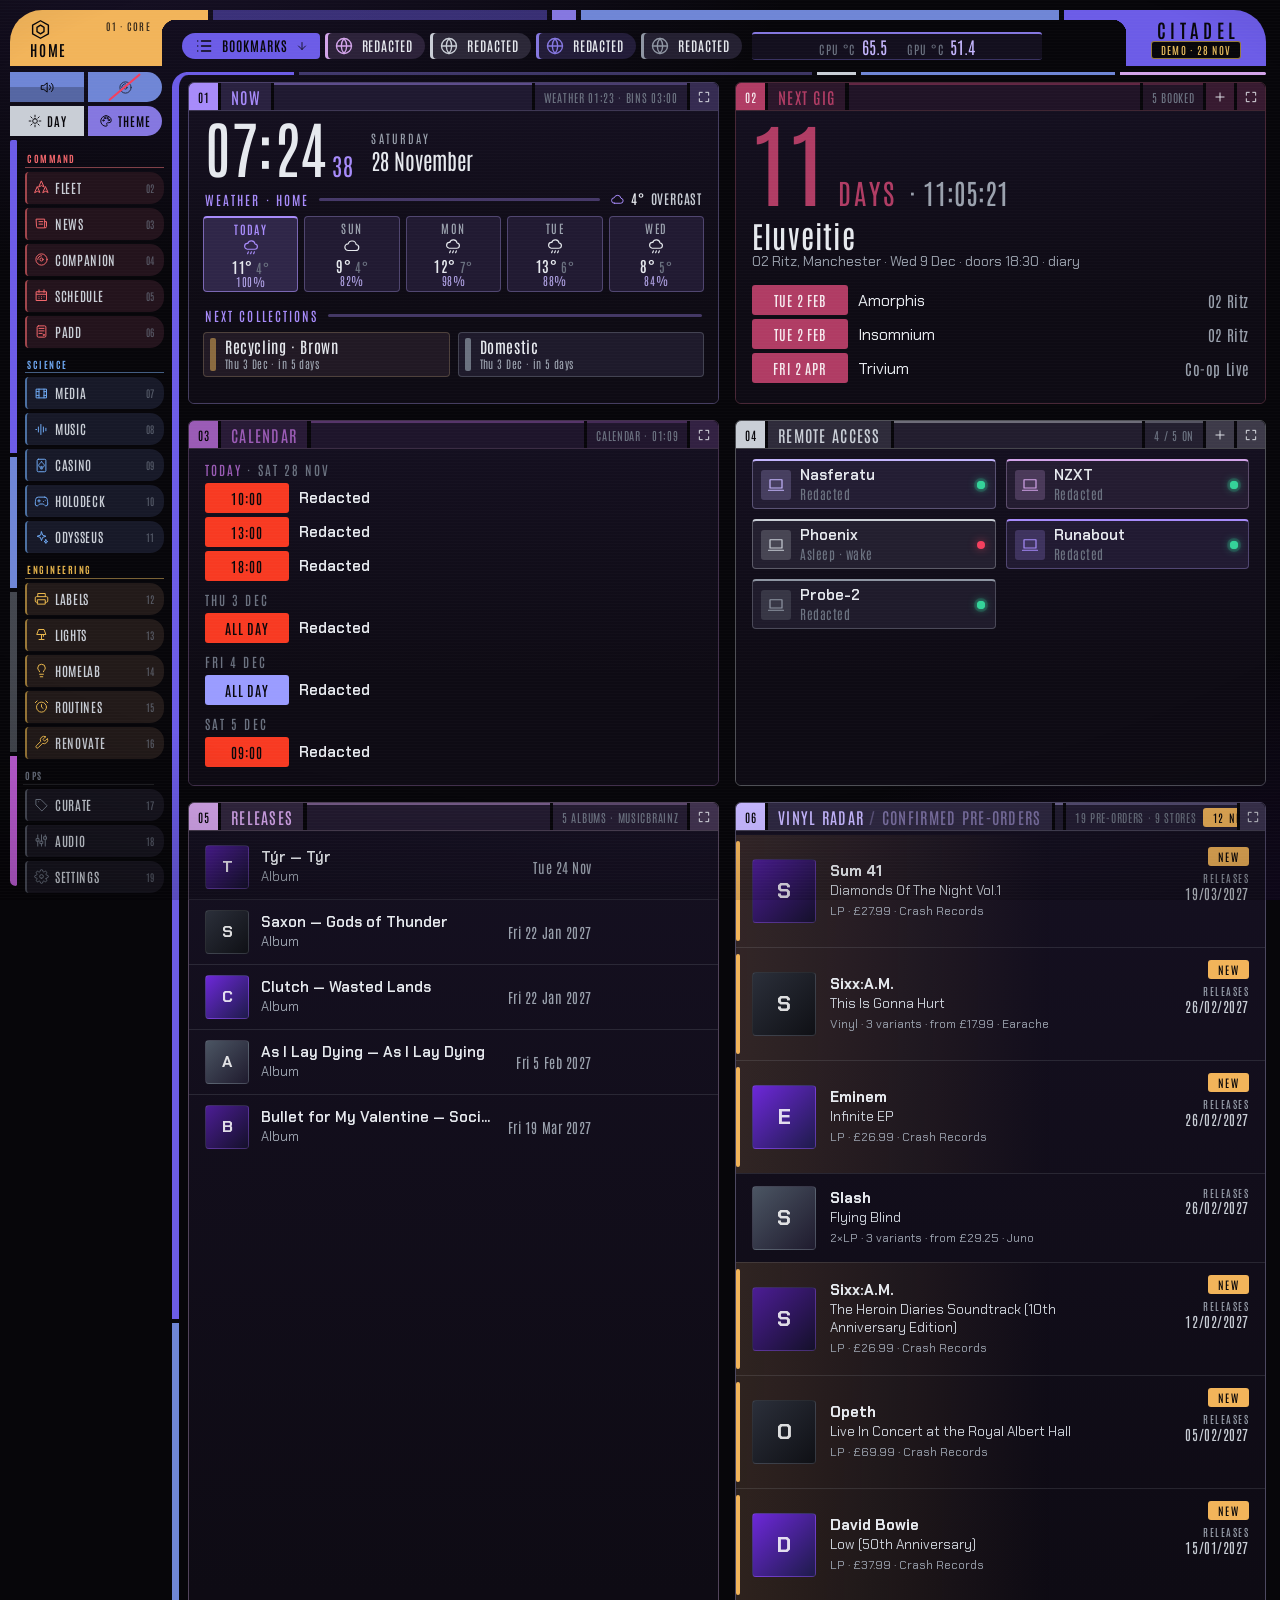
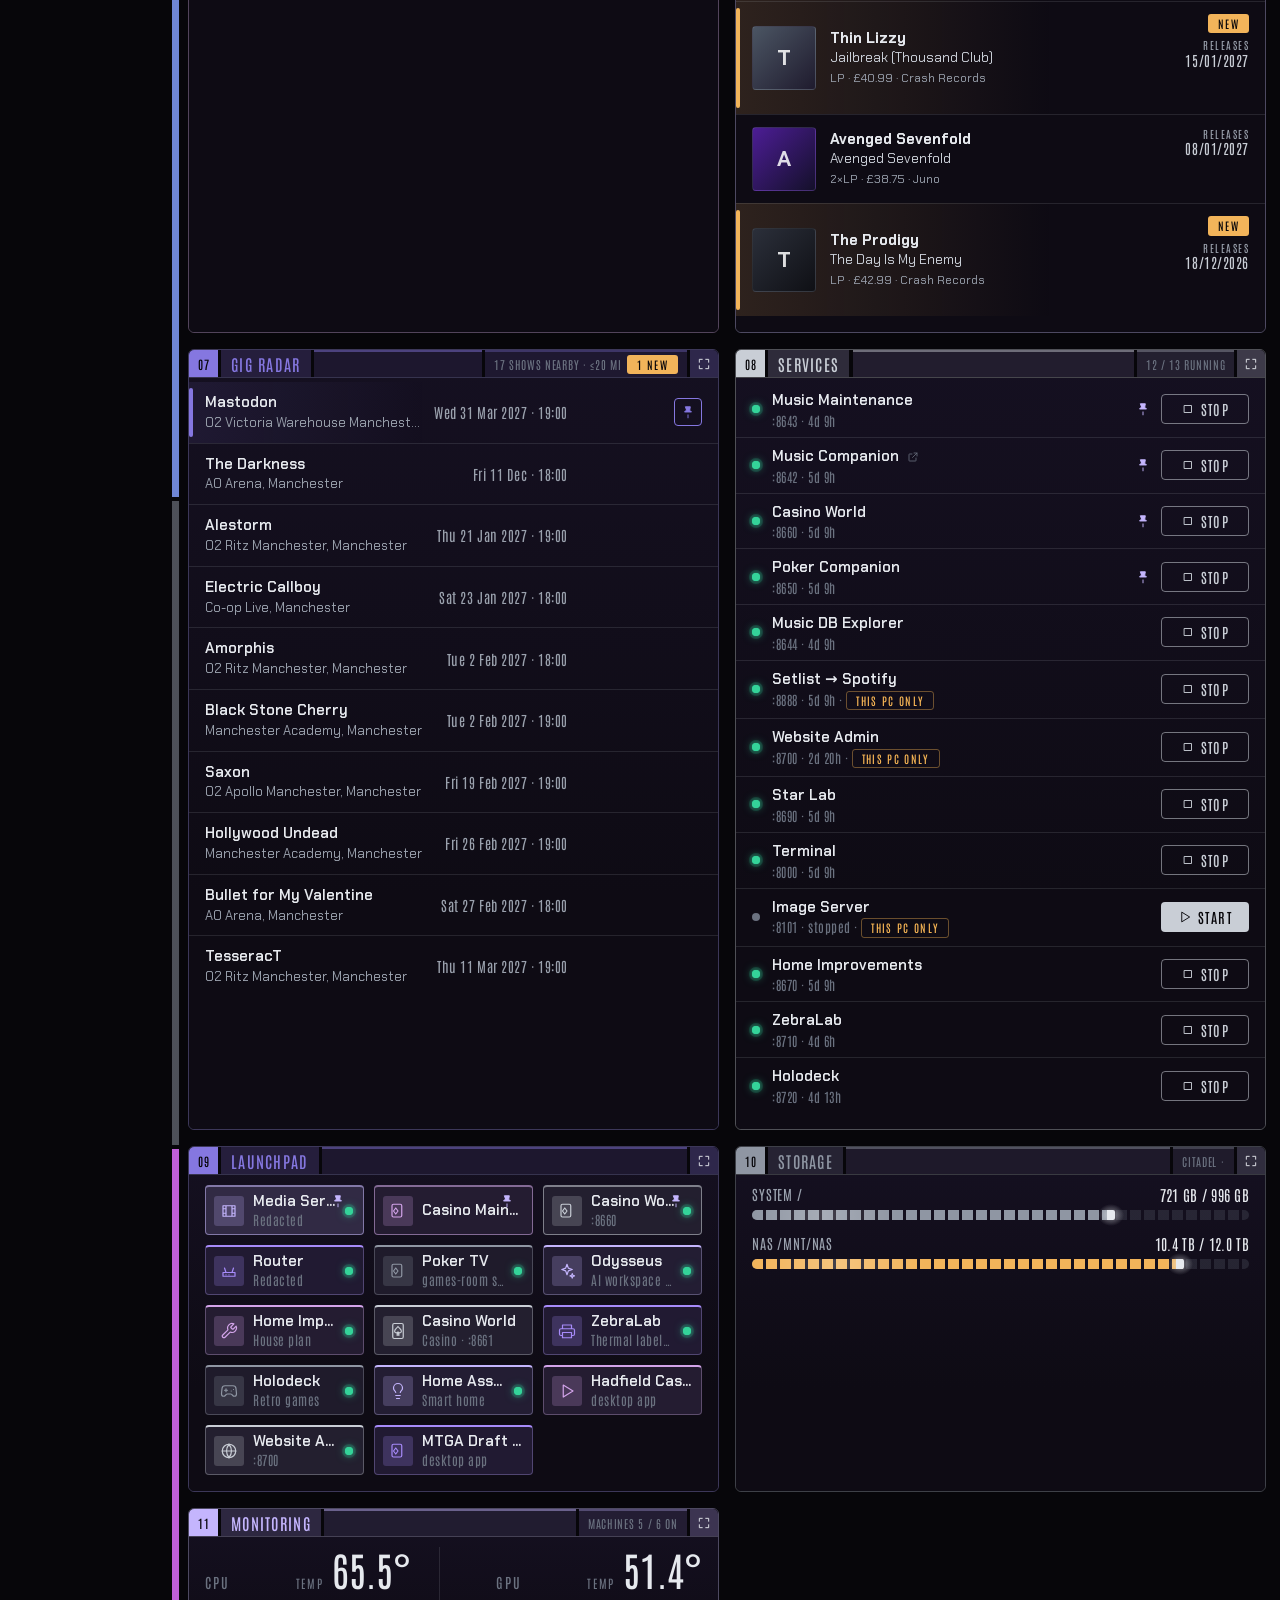
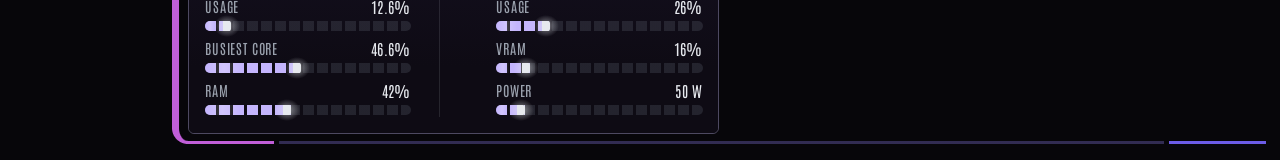
==== commit 49c849d4: "Citadel demo: refresh (28 Nov 2026 snapshot) Rebuilt by Citadel/tools/build_demo.py from Citadel 0a6" ====
--- a/demo/citadel/index.html
+++ b/demo/citadel/index.html
@@ -15,7 +15,10 @@
 <link rel="stylesheet" href="css/news.css">
 <link rel="stylesheet" href="css/stats.css">
 <link rel="stylesheet" href="css/audio.css">
+<link rel="stylesheet" href="css/controls.css">
 <link rel="stylesheet" href="css/routines.css">
+<link rel="stylesheet" href="css/schedule.css">
+<link rel="stylesheet" href="css/padd.css">
 <link rel="stylesheet" href="css/lcars.css">
 <link rel="stylesheet" href="css/lcars25.css">
 <link rel="stylesheet" href="css/borg.css">
@@ -31,6 +34,8 @@
     <a href="#stats" data-view="stats" data-group="command" title="Fleet"><svg class="i"><use href="#i-fleet"/></svg><span class="rail__label">Fleet</span></a>
     <a href="#news" data-view="news" data-group="command" title="News"><svg class="i"><use href="#i-news"/></svg><span class="rail__label">News</span></a>
     <a href="#music" data-view="music" data-group="command" title="Companion"><svg class="i"><use href="#i-disc"/></svg><span class="rail__label">Companion</span></a>
+    <a href="#schedule" data-view="schedule" data-group="command" title="Schedule"><svg class="i"><use href="#i-cal"/></svg><span class="rail__label">Schedule</span></a>
+    <a href="#padd" data-view="padd" data-group="command" title="PADD"><svg class="i"><use href="#i-padd"/></svg><span class="rail__label">PADD</span></a>
     <a href="#listen" data-view="listen" data-group="science" title="Music"><svg class="i"><use href="#i-wave"/></svg><span class="rail__label">Music</span></a>
     <a href="#media" data-view="media" data-group="science" title="Media"><svg class="i"><use href="#i-film"/></svg><span class="rail__label">Media</span></a>
     <a href="#casino" data-view="casino" data-group="science" title="Casino"><svg class="i"><use href="#i-spade"/></svg><span class="rail__label">Casino</span></a>
@@ -38,6 +43,7 @@
     <a href="#labels" data-view="labels" data-group="engineering" title="Labels"><svg class="i"><use href="#i-printer"/></svg><span class="rail__label">Labels</span></a>
     <a href="#house" data-view="house" data-group="engineering" title="House"><svg class="i"><use href="#i-tool"/></svg><span class="rail__label">House</span></a>
     <a href="#lab" data-view="lab" data-group="engineering" title="HomeLab"><svg class="i"><use href="#i-bulb"/></svg><span class="rail__label">HomeLab</span></a>
+    <a href="#controls" data-view="controls" data-group="engineering" title="Controls"><svg class="i"><use href="#i-lamp"/></svg><span class="rail__label">Controls</span></a>
     <a href="#routines" data-view="routines" data-group="engineering" title="Routines"><svg class="i"><use href="#i-alarm"/></svg><span class="rail__label">Routines</span></a>
     <a href="#ai" data-view="ai" data-group="engineering" title="Odysseus"><svg class="i"><use href="#i-spark"/></svg><span class="rail__label">Odysseus</span></a>
     <span class="spacer"></span>
@@ -48,7 +54,7 @@
 
   <main class="main">
     <header class="top">
-      <div class="top__brand"><button class="top__logo" type="button" data-alerts-toggle aria-expanded="false" aria-controls="alerts" aria-label="Reminders" title="Reminders"><svg class="i"><use href="#i-logo"/></svg><span class="top__badge" id="alerts-count" hidden></span></button><span class="wordmark">Citadel</span><span class="hud" id="host-label"></span><span class="chip demo-chip" title="A frozen copy of my home dashboard (25 Nov 2026): nothing here is live or saved"><span class="demo-chip__full">Snapshot · 25 Nov 2026 · read-only</span><span class="demo-chip__short" aria-hidden="true">Demo · 25 Nov</span></span></div>
+      <div class="top__brand"><button class="top__logo" type="button" data-alerts-toggle aria-expanded="false" aria-controls="alerts" aria-label="Reminders" title="Reminders"><svg class="i"><use href="#i-logo"/></svg><span class="top__badge" id="alerts-count" hidden></span></button><span class="wordmark">Citadel</span><span class="hud" id="host-label"></span><span class="chip demo-chip" title="A frozen copy of my home dashboard (28 Nov 2026): nothing here is live or saved"><span class="demo-chip__full">Snapshot · 28 Nov 2026 · read-only</span><span class="demo-chip__short" aria-hidden="true">Demo · 28 Nov</span></span></div>
       <div class="top__mid"><div class="top__ctx" id="top-ctx" hidden><span class="top__page" id="top-page"></span><span class="top__src" id="top-src"></span><span class="top__acts" id="top-acts" hidden><button class="btn top__act" type="button" data-frame-reload title="Reload"><svg class="i"><use href="#i-refresh"/></svg><span>Reload</span></button><button class="btn top__act" type="button" data-frame-open title="Open in a new tab"><svg class="i"><use href="#i-ext"/></svg><span>New tab</span></button></span></div><nav class="shortcuts" id="shortcuts" aria-label="Bookmarks" hidden></nav><div class="bmbar" id="bm-bar" hidden></div><dl class="readout" id="readout" role="button" tabindex="0" aria-label="Monitoring" title="Monitoring"></dl><section class="mu-bar" id="mu-bar" aria-label="Now playing"></section></div>
       <div class="top__right"><a class="btn btn--icon top__settings" href="#settings" aria-label="Settings"><svg class="i"><use href="#i-gear"/></svg></a><span class="vol-group" id="vol-group" hidden></span><div class="bmbar volbar" id="vol-bar" hidden></div><span class="look-group" id="look-group"><button class="btn look-btn" type="button" data-mode-toggle aria-label="Switch to Day" title="Switch to Day"><svg class="i"><use href="#i-sun"/></svg><span class="look-btn__word">Day</span></button><button class="btn look-btn" type="button" data-theme-menu aria-haspopup="menu" aria-expanded="false" aria-controls="style-bar" aria-label="Theme" title="Theme"><svg class="i"><use href="#i-palette"/></svg><span class="look-btn__word">Theme</span><svg class="i look-btn__chev"><use href="#i-down"/></svg></button></span><div class="bmbar stylebar" id="style-bar" hidden></div><span class="hud hud--plain badge-role"><span class="dot" id="conn-dot" title="connecting…"></span><span id="device-label">Owner device</span></span></div>
     </header>
@@ -93,7 +99,10 @@
       <div class="frame-shell" hidden><iframe id="lab-frame" title="Home Assistant" allow="fullscreen" allowfullscreen></iframe></div>
       <div class="demo-na"><div class="demo-na__card"><svg class="i"><use href="#i-bulb"/></svg><b>Not available in the online demo</b><span>HomeLab is my Home Assistant smart home controller, on my home network only.</span></div></div>
     </section>
+    <section class="view" id="view-controls" data-view="controls" aria-label="Controls"></section>
     <section class="view" id="view-routines" data-view="routines" aria-label="Routines"></section>
+    <section class="view" id="view-schedule" data-view="schedule" aria-label="Schedule"></section>
+    <section class="view" id="view-padd" data-view="padd" aria-label="PADD"></section>
     <section class="view" id="view-stats" data-view="stats" aria-label="Fleet"></section>
     <section class="view" id="view-curate" data-view="curate" aria-label="Curate">
       <div class="frame-shell" hidden><iframe id="curate-frame" title="Music Maintenance"></iframe></div>
@@ -115,6 +124,9 @@
   <a href="#casino" data-view="casino"><svg class="i"><use href="#i-spade"/></svg><span class="tabbar__label">Casino</span></a>
   <a href="#ai" data-view="ai"><svg class="i"><use href="#i-spark"/></svg><span class="tabbar__label">Odysseus</span></a>
   <a href="#house" data-view="house"><svg class="i"><use href="#i-tool"/></svg><span class="tabbar__label">House</span></a>
+  <a href="#controls" data-view="controls"><svg class="i"><use href="#i-lamp"/></svg><span class="tabbar__label">Controls</span></a>
+  <a href="#schedule" data-view="schedule"><svg class="i"><use href="#i-cal"/></svg><span class="tabbar__label">Schedule</span></a>
+  <a href="#padd" data-view="padd"><svg class="i"><use href="#i-padd"/></svg><span class="tabbar__label">PADD</span></a>
 </nav>
 <nav class="more-sheet" id="more-sheet" aria-label="More pages" hidden></nav>
 
--- a/demo/citadel/css/dashboard.css
+++ b/demo/citadel/css/dashboard.css
@@ -555,12 +555,79 @@
 /* ==========================================================================
    Now card, schedule, services, log
    ========================================================================== */
-.now__clock { padding: 6px 16px 14px; }
-.now .clock__time { font-size: 58px; }
-.now .clock__date { font-size: 18px; }
-.now__label { padding: 11px 16px 4px; border-top: 1px solid var(--edge); }
+.now__clock { padding: 4px 16px 8px; }
+.now .clock__time { font-size: 46px; }
+.now .clock__date { font-size: 16px; }
+.now__label { display: flex; align-items: center; gap: 10px; padding: 7px 16px 4px; border-top: 1px solid var(--edge); }
+.now__label--wx .wx__now { margin-left: auto; display: inline-flex; align-items: center; gap: 6px; font-family: var(--font-mono); font-size: 12px; letter-spacing: .04em; text-transform: none; color: var(--silver); white-space: nowrap; }
+.now__label--wx .wx__now .i { width: 15px; height: 15px; color: var(--accent-soft); }
+.now__label--wx .wx__now b { color: var(--silver-hi); font-weight: 600; }
+.wx__days { display: grid; grid-template-columns: repeat(5, minmax(0, 1fr)); gap: 6px; padding: 4px 14px 8px; }
+.wx__day { display: flex; flex-direction: column; align-items: center; gap: 2px; padding: 5px 4px 4px; border: 1px solid var(--edge); background: color-mix(in srgb, var(--surface-2) 70%, transparent); min-width: 0; }
+.wx__day--btn { appearance: none; font: inherit; color: inherit; text-align: center; width: 100%; cursor: pointer; transition: border-color .15s var(--ease), background .15s var(--ease); }
+.wx__day--btn:hover, .wx__day--btn:focus-visible { border-color: var(--edge-strong); background: color-mix(in srgb, var(--accent-wash) 60%, var(--surface-2)); outline: none; }
+.wx__day--btn:focus-visible { box-shadow: inset 0 0 0 1px var(--accent-hi); }
+.wx__day.is-today { border-color: color-mix(in srgb, var(--accent-hi) 48%, var(--edge)); background: color-mix(in srgb, var(--accent-wash) 75%, var(--surface-2)); }
+.wx__day.is-selected { border-color: var(--accent-hi); background: color-mix(in srgb, var(--accent-hi) 18%, var(--surface-2)); }
+.wx__dow { font-family: var(--font-mono); font-size: 10px; letter-spacing: .1em; text-transform: uppercase; color: var(--silver-mute); }
+.wx__day.is-today .wx__dow, .wx__day.is-selected .wx__dow { color: var(--accent-soft); font-weight: 600; }
+.wx__day .i { width: 18px; height: 18px; color: var(--silver-hi); margin: 1px 0; }
+.wx__day.is-today .i, .wx__day.is-selected .i { color: var(--accent-soft); }
+.wx__temps { display: flex; align-items: baseline; gap: 4px; font-family: var(--font-mono); font-size: 12px; line-height: 1.1; font-variant-numeric: tabular-nums; }
+.wx__hi { color: var(--silver-hi); font-weight: 600; }
+.wx__lo { color: var(--silver-dim); font-size: 11px; }
+.wx__rain { font-family: var(--font-mono); font-size: 10px; line-height: 1.1; min-height: 11px; color: var(--accent-soft); opacity: .85; }
+.wx__cond { font-size: 12px; color: var(--silver); text-align: center; }
+.wx__days--full { grid-template-columns: repeat(auto-fit, minmax(140px, 1fr)); gap: 10px; padding: 8px 24px 14px; }
+.wx__days--full .wx__day { gap: 5px; padding: 12px 10px; }
+.wx__days--full .wx__dow { font-size: 11.5px; }
+.wx__days--full .wx__day .i { width: 26px; height: 26px; }
+.wx__days--full .wx__temps { font-size: 15px; gap: 6px; }
+.wx__days--full .wx__lo { font-size: 13px; }
+.wx__days--full .wx__rain { font-size: 11px; }
+.wx__hourly { margin: 0 24px 16px; border: 1px solid var(--edge); background: color-mix(in srgb, var(--surface-2) 65%, transparent); }
+.wx__hhead { display: flex; align-items: center; justify-content: space-between; gap: 12px; padding: 8px 12px; border-bottom: 1px solid var(--edge); }
+.wx__htitle { display: flex; flex-wrap: wrap; align-items: baseline; gap: 4px 12px; min-width: 0; font-family: var(--font-mono); font-size: 11.5px; letter-spacing: .12em; text-transform: uppercase; color: var(--accent-soft); }
+.wx__htitle small { font-size: 11px; letter-spacing: .04em; text-transform: none; color: var(--silver-mute); }
+.wx__hclose { width: 26px; height: 26px; padding: 0; flex: none; }
+.wx__hours { display: grid; grid-template-columns: repeat(12, minmax(0, 1fr)); gap: 6px; padding: 10px 12px 12px; }
+.wx__hr { display: flex; flex-direction: column; align-items: center; gap: 3px; padding: 7px 4px 6px; border: 1px solid var(--edge); background: color-mix(in srgb, var(--surface) 75%, transparent); min-width: 0; }
+.wx__hr.is-past { opacity: .45; }
+.wx__hr.is-now { border-color: var(--accent-hi); background: color-mix(in srgb, var(--accent-wash) 85%, var(--surface-2)); }
+.wx__ht { font-family: var(--font-mono); font-size: 10.5px; color: var(--silver-mute); font-variant-numeric: tabular-nums; }
+.wx__hr.is-now .wx__ht { color: var(--accent-soft); font-weight: 600; }
+.wx__hr .i { width: 18px; height: 18px; color: var(--silver-hi); }
+.wx__hr.is-now .i { color: var(--accent-soft); }
+.wx__htemp { font-family: var(--font-mono); font-size: 13px; line-height: 1.1; font-weight: 600; color: var(--silver-hi); font-variant-numeric: tabular-nums; }
+.wx__hrain { font-family: var(--font-mono); font-size: 10px; line-height: 1.1; min-height: 11px; color: var(--accent-soft); opacity: .85; }
+@media (max-width: 1100px) {
+  .wx__hours { grid-template-columns: repeat(8, minmax(0, 1fr)); }
+}
+@media (max-width: 760px) {
+  .now__label--wx { flex-wrap: wrap; row-gap: 4px; }
+  .now__label--wx .wx__extra { display: none; }
+  .wx__days--full { display: flex; overflow-x: auto; gap: 6px; padding: 6px 14px 10px; scrollbar-width: thin; }
+  .wx__days--full .wx__day { flex: 0 0 96px; padding: 8px 6px; gap: 3px; }
+  .wx__days--full .wx__day .i { width: 20px; height: 20px; }
+  .wx__days--full .wx__temps { font-size: 13px; }
+  .wx__days--full .wx__cond { font-size: 11px; }
+  .wx__hourly { margin: 0 14px 12px; }
+  .wx__hours { display: flex; overflow-x: auto; gap: 6px; padding: 8px 10px 10px; scrollbar-width: thin; }
+  .wx__hr { flex: 0 0 60px; }
+}
+/* Single-row Next collections on the compact Now tile (2 side-by-side bins) */
+.now:not(.is-max) .rows--bins { display: grid; grid-template-columns: repeat(2, minmax(0, 1fr)); gap: 8px; padding: 4px 14px 10px; }
+.now:not(.is-max) .rows--bins > li.bin { border: 1px solid var(--edge); padding: 6px 10px; gap: 9px; background: color-mix(in srgb, var(--sw, var(--silver-dim)) 7%, var(--surface-2)); min-width: 0; }
+.now:not(.is-max) .rows--bins > li.note { grid-column: 1 / -1; border: 0; padding: 6px 2px; }
+@media (max-width: 520px) {
+  .now:not(.is-max) .rows--bins { grid-template-columns: 1fr; }
+}
+.bin__main { min-width: 0; flex: 1; display: flex; flex-direction: column; gap: 2px; }
+.bin__name { display: flex; align-items: center; gap: 6px; min-width: 0; font-size: 13px; line-height: 1.15; }
+.bin__name > span:first-child { overflow: hidden; text-overflow: ellipsis; white-space: nowrap; }
 .bin__sub { font-size: 12.5px; color: var(--silver-mute); }
-.bin__name .chip { margin-left: 10px; vertical-align: 2px; }
+.bin__name .chip { margin-left: 0; flex: none; vertical-align: baseline; }
+.now:not(.is-max) .bin__when { margin-left: 0; text-align: left; font-size: 11px; line-height: 1.15; white-space: nowrap; overflow: hidden; text-overflow: ellipsis; }
 .sched { display: flex; align-items: center; gap: 18px; padding: 9px 16px; }
 .sched__d { flex: none; width: 96px; font-family: var(--font-mono); font-size: 12px; color: var(--silver-mute); }
 .sched__b { display: flex; flex-wrap: wrap; gap: 6px 22px; color: var(--silver-hi); }
@@ -679,11 +746,11 @@
 /* ==========================================================================
    Refinements: compact Now card, collection calendar, richer expanded views
    ========================================================================== */
-.now__clock { display: flex; align-items: flex-end; gap: 20px; padding: 6px 16px 12px; }
-.now .clock__time { font-size: 54px; }
-.now .clock__date { display: flex; flex-direction: column; margin: 0 0 3px; font-size: inherit; line-height: 1.15; }
-.clock__date [data-dow] { font-family: var(--font-mono); font-size: 11px; letter-spacing: .16em; text-transform: uppercase; color: var(--silver-mute); }
-.clock__date [data-dmy] { font-size: 20px; color: var(--silver-hi); }
+.now__clock { display: flex; align-items: flex-end; gap: 18px; padding: 4px 16px 8px; }
+.now .clock__time { font-size: 46px; }
+.now .clock__date { display: flex; flex-direction: column; margin: 0 0 2px; font-size: inherit; line-height: 1.15; }
+.clock__date [data-dow] { font-family: var(--font-mono); font-size: 10.5px; letter-spacing: .16em; text-transform: uppercase; color: var(--silver-mute); }
+.clock__date [data-dmy] { font-size: 18px; color: var(--silver-hi); }
 .proj { padding: 8px 16px; }
 
 .calm { display: grid; grid-template-columns: repeat(auto-fit, minmax(340px, 1fr)); gap: 28px; padding: 20px 24px 10px; }
--- a/demo/citadel/css/stats.css
+++ b/demo/citadel/css/stats.css
@@ -65,7 +65,7 @@
 .rs-ctl .seg[hidden] { display: none; }
 html[data-family="lcars"] .rs-dhead h2 { font: 500 34px/1 var(--lc-font); letter-spacing: .08em; text-transform: uppercase; color: var(--lc-frame); }
 .rs__grid { display: grid; grid-template-columns: repeat(2, minmax(0, 1fr)); gap: var(--gap); align-items: stretch; }
-.rs-card--spikes, .rs__grid > .rs-empty { grid-column: 1 / -1; }
+.rs-card--spikes, .rs-card--wide, .rs__grid > .rs-empty { grid-column: 1 / -1; }
 @media (max-width: 1400px) {
   .rs__body { grid-template-columns: minmax(0, 1fr); }
   .rs-fleet { grid-template-columns: repeat(auto-fill, minmax(230px, 1fr)); }
@@ -221,6 +221,18 @@
 html[data-family="lcars"] .rs-gname b { font: 500 18px/1 var(--lc-font); letter-spacing: .1em; text-transform: uppercase; }
 html[data-family="lcars"] :is(.rs-fgrid, .rs-grow) > * { border-top-color: color-mix(in srgb, var(--lc-frame) 22%, transparent); }
 
+/* Specifications: a machine per row (name + model), then CPU / Graphics / Memory / System; shares the Grid's header and
+   name styles (.rs-gh, .rs-gname) */
+.rs-specs { display: grid; grid-template-columns: 170px minmax(0, 1.2fr) minmax(0, 1.05fr) minmax(0, .7fr) minmax(0, 1fr); }
+.rs-srow { display: contents; }
+.rs-specs > *, .rs-srow > * { min-width: 0; padding: 10px 12px; border-top: 1px solid var(--edge); }
+.rs-srow.is-off > * { opacity: .55; }
+.rs-scell { display: grid; align-content: center; gap: 3px; }
+.rs-scell b { font: 600 14px var(--font-display); color: var(--silver-hi); overflow-wrap: anywhere; }
+.rs-scell small { font: 10.5px var(--font-mono); color: var(--silver-dim); overflow-wrap: anywhere; }
+html[data-family="lcars"] .rs-specs > .rs-gh { font: 500 14px/1 var(--lc-font); letter-spacing: .14em; color: var(--lc-c); }
+html[data-family="lcars"] :is(.rs-specs, .rs-srow) > * { border-top-color: color-mix(in srgb, var(--lc-frame) 22%, transparent); }
+
 /* Overlay: a line per machine; pointing at a name picks its line out */
 .rs-flegend { display: flex; flex-wrap: wrap; gap: 4px 12px; margin-left: auto; font-size: 12px; color: var(--silver); }
 .rs-flegend button { display: inline-flex; align-items: center; gap: 6px; padding: 2px 4px; border: 0; background: none; font: inherit; color: inherit; cursor: pointer; white-space: nowrap; transition: opacity .15s; }
@@ -254,4 +266,10 @@
   .rs-heat__axis span:nth-child(even) { display: none; }
   .rs-ramp i { width: 70px; }
   .rs-fpins { padding-left: 90px; }
-}
+  /* Specifications: the name across the top, then the four figures two to a row, each with its own label */
+  .rs-specs { grid-template-columns: repeat(2, minmax(0, 1fr)); }
+  .rs-specs > .rs-gh { display: none; }
+  .rs-srow > .rs-gname { grid-column: 1 / -1; padding: 12px 12px 2px !important; }
+  .rs-srow > .rs-scell { border-top: 0; padding: 4px 12px 10px; }
+  .rs-scell::before { content: attr(data-label); font: 10px var(--font-mono); letter-spacing: .1em; text-transform: uppercase; color: var(--silver-mute); }
+}
--- a/demo/citadel/css/controls.css
+++ b/demo/citadel/css/controls.css
@@ -0,0 +1,336 @@
+/* The Controls page (#view-controls, web/js/controls.js): fast smart-home lighting through Home Assistant on Probe-1.
+   - Desktop (> 760 px): two-pane console — dynamic Room Configuration Console on the left (elevated header banner,
+     brightness, White/Colour, multi-bulb target switcher, and Hue scenes) beside uniform-height room selector tiles
+     on the right (2 cols on medium desktop, 3 cols on wide 2560p).
+   - Mobile (<= 760 px): single-column cards with inline collapsible White/Colour, multi-bulb, and Hue Scenes drawers.
+   Built strictly from theme tokens so Citadel, LCARS, LCARS 25, Borg and custom styles (Day & Night) all apply cleanly.
+   Everything is .hc* / [data-hc-*]; never reuse [data-act] or [data-date] (app.js and util.js treat those globally). */
+
+#view-controls.is-active { display: block; }
+.hc { --hc-c: var(--accent); --hc-on: var(--bg); display: grid; grid-template-columns: minmax(0, 1fr); gap: var(--gap); }
+html[data-family="lcars"] .hc .card { --hc-c: var(--lc-c); --hc-on: var(--lc-on); }
+html[data-family="borg"] .hc { --hc-c: var(--brg-node); --hc-on: var(--brg-on); }
+
+/* the fixed 1080p/1440p layout doesn't scroll the page (dashboard.css), so the page body scrolls under the header */
+@media (min-width: 1800px) and (min-height: 860px) {
+  #view-controls.is-active { display: flex; flex-direction: column; min-height: 0; }
+  #view-controls > .hc { flex: 1; min-height: 0; display: flex; flex-direction: column; }
+  .hc-top, .hc-zones, .hc-down { flex: none; }
+  .hc-desk { flex: 1; min-height: 0; overflow: auto; align-content: start; padding: 0 6px 2px 0; scrollbar-width: thin; }
+}
+
+/* ---- top bar: summary + Reorder + All off + optional Hue zones ---- */
+.hc-top { display: flex; align-items: center; justify-content: space-between; flex-wrap: wrap; gap: 10px 14px; }
+.hc-summary { margin: 0; font: 600 13px/1.2 var(--font-mono); letter-spacing: .1em; text-transform: uppercase; color: var(--silver); }
+.hc-top__acts { display: flex; align-items: center; gap: 8px; }
+.hc-btn, .hc-alloff { display: inline-flex; align-items: center; gap: 7px; height: 34px; padding: 0 14px; cursor: pointer; white-space: nowrap;
+  font: 600 11px var(--font-mono); letter-spacing: .1em; text-transform: uppercase; color: var(--silver-mute);
+  background: var(--surface); border: 1px solid var(--edge); }
+.hc-btn .i, .hc-alloff .i { width: 13px; height: 13px; }
+.hc-btn:hover:not(:disabled), .hc-alloff:hover:not(:disabled) { color: var(--silver-hi); border-color: var(--edge-strong); }
+.hc-btn.is-active { color: var(--hc-on); background: var(--hc-c); border-color: var(--hc-c); }
+.hc-alloff:disabled { opacity: .4; cursor: default; }
+.hc-alloff.is-armed { color: #fff; background: var(--bad); border-color: var(--bad); }
+
+.hc-zones { display: flex; align-items: center; gap: 8px; overflow-x: auto; padding-bottom: 2px; }
+.hc-zone { flex: none; display: inline-flex; align-items: center; gap: 8px; height: 34px; padding: 0 12px; cursor: pointer;
+  font: 600 11px var(--font-mono); letter-spacing: .08em; text-transform: uppercase; color: var(--silver-mute);
+  background: var(--surface); border: 1px solid var(--edge); }
+.hc-zone[aria-pressed="true"] { color: var(--silver-hi); border-color: var(--hc-c); background: color-mix(in srgb, var(--hc-c) 14%, var(--surface)); }
+
+/* ---- desktop two-pane layout: Configuration Console (LEFT) + uniform room tiles (RIGHT) ---- */
+.hc-desk { display: grid; grid-template-columns: 420px minmax(0, 1fr); gap: calc(var(--gap) + 4px); align-items: start; }
+@media (min-width: 1500px) { .hc-desk { grid-template-columns: 460px minmax(0, 1fr); } }
+.hc-rooms-pane { display: grid; gap: 10px; min-width: 0; }
+.hc-rooms { display: grid; grid-template-columns: repeat(2, minmax(0, 1fr)); gap: var(--gap); align-items: stretch; min-width: 0; }
+@media (min-width: 1700px) { .hc-rooms { grid-template-columns: repeat(3, minmax(0, 1fr)); } }
+@media (max-width: 1120px) and (min-width: 761px) {
+  .hc-desk { grid-template-columns: 360px minmax(0, 1fr); }
+  .hc-rooms { grid-template-columns: minmax(0, 1fr); }
+}
+
+/* pane titles clearly separate the Configuration Console from the Room Selector tiles */
+.hc-pane-title { display: flex; align-items: baseline; gap: 10px; margin: 0;
+  font: 700 11px/1.2 var(--font-mono); letter-spacing: .16em; text-transform: uppercase; color: var(--silver-mute); }
+.hc-pane-title::before { content: "// "; color: var(--hc-c); white-space: pre; }
+.hc-pane-title small { font-weight: 400; letter-spacing: .06em; color: var(--silver-dim); text-transform: none; }
+
+/* ---- room tiles ---- */
+.hc-card { min-width: 0; }
+.hc-card .card__head { gap: 10px; }
+.hc-card .card__body { display: grid; grid-template-columns: minmax(0, 1fr); gap: 12px; padding: 14px 16px 16px; min-width: 0; }
+.hc-card--desk { cursor: pointer; opacity: .9; transition: border-color .16s ease, background .16s ease, box-shadow .16s ease, opacity .16s ease; }
+.hc-card--desk .card__in { display: flex; flex-direction: column; height: 100%; }
+.hc-card--desk .card__body { flex: 1; display: grid; grid-template-columns: minmax(0, 1fr); align-content: space-between; gap: 12px; padding: 14px 16px 14px; min-width: 0; width: 100%; }
+.hc-card--desk:hover { opacity: 1; border-color: var(--edge-strong); }
+.hc-card--desk.is-selected {
+  opacity: 1;
+  border-color: var(--hc-c);
+  box-shadow: inset 4px 0 0 0 var(--hc-c), 0 0 0 1px color-mix(in srgb, var(--hc-c) 65%, transparent);
+  background: color-mix(in srgb, var(--hc-c) 14%, var(--surface));
+}
+html[data-mode="day"] .hc-card--desk.is-selected {
+  background: color-mix(in srgb, var(--hc-c) 9%, var(--surface-3));
+}
+.hc-card--desk.is-reordering { cursor: grab; opacity: 1; }
+.hc-card--desk.is-dragging { opacity: .45; }
+.hc-card--desk.is-drop { border-color: var(--hc-c); box-shadow: 0 0 0 2px var(--hc-c); }
+
+.hc-card.is-unavail, .hc-child.is-unavail { opacity: .55; }
+.hc-count { font: 600 11px var(--font-mono); letter-spacing: .06em; color: var(--silver-dim); font-variant-numeric: tabular-nums; }
+
+/* uniform bottom meta row on every desktop room card (keeps all cards identical height) */
+.hc-meta { display: flex; align-items: center; justify-content: space-between; gap: 10px; min-height: 30px; width: 100%; padding-top: 8px; border-top: 1px solid var(--edge);
+  font: 11px/1.2 var(--font-mono); letter-spacing: .06em; text-transform: uppercase; color: var(--silver-mute); }
+.hc-meta__info { min-width: 0; overflow: hidden; text-overflow: ellipsis; white-space: nowrap; }
+.hc-meta__cue { flex: none; font-size: 10px; letter-spacing: .1em; color: var(--silver-dim); }
+.hc-active-badge { flex: none; display: inline-flex; align-items: center; height: 20px; padding: 0 8px; border-radius: 2px;
+  font: 700 10px/1 var(--font-mono); letter-spacing: .12em; text-transform: uppercase; color: var(--hc-on); background: var(--hc-c); }
+
+/* reorder move buttons */
+.hc-order { display: inline-flex; align-items: center; gap: 4px; margin-left: auto; }
+.hc-mv { display: grid; place-items: center; width: 30px; height: 30px; padding: 0; cursor: pointer;
+  color: var(--silver); background: var(--surface-2); border: 1px solid var(--edge); }
+.hc-mv .i { width: 14px; height: 14px; }
+.hc-mv:hover:not(:disabled) { color: var(--silver-hi); border-color: var(--hc-c); }
+.hc-mv:disabled { opacity: .3; cursor: default; }
+
+/* ---- desktop LEFT Room Configuration Console (distinct from selector tiles) ---- */
+.hc-inspector { position: sticky; top: 0; display: grid; gap: 10px; min-width: 0; }
+.hc-panel {
+  border-color: color-mix(in srgb, var(--hc-c) 72%, var(--edge));
+  box-shadow: inset 0 3px 0 0 var(--hc-c), 0 8px 24px -14px color-mix(in srgb, var(--hc-c) 45%, transparent);
+}
+html[data-mode="day"] .hc-panel { box-shadow: inset 0 3px 0 0 var(--hc-c); }
+.hc-panel__banner {
+  display: flex; align-items: center; gap: 12px; padding: 14px 16px;
+  background: color-mix(in srgb, var(--hc-c) 12%, var(--surface-2));
+  border-bottom: 1px solid color-mix(in srgb, var(--hc-c) 32%, var(--edge));
+}
+html[data-mode="day"] .hc-panel__banner {
+  background: color-mix(in srgb, var(--hc-c) 10%, var(--surface-2));
+  border-bottom-color: color-mix(in srgb, var(--hc-c) 35%, var(--edge));
+}
+.hc-panel__titlewrap { flex: 1; min-width: 0; display: grid; gap: 4px; }
+.hc-panel__row { display: flex; align-items: center; gap: 9px; min-width: 0; }
+.hc-panel__title { margin: 0; font: 700 20px/1.05 var(--font-display); letter-spacing: .06em; text-transform: uppercase; color: var(--silver-hi);
+  overflow: hidden; text-overflow: ellipsis; white-space: nowrap; }
+.hc-panel__sub { margin: 0; font: 11px/1.2 var(--font-mono); letter-spacing: .04em; color: var(--silver-mute);
+  overflow: hidden; text-overflow: ellipsis; white-space: nowrap; }
+.hc-panel__body { display: grid; grid-template-columns: minmax(0, 1fr); gap: 16px; padding: 16px 16px 18px; min-width: 0; }
+.hc-sec { display: grid; grid-template-columns: minmax(0, 1fr); gap: 10px; min-width: 0; }
+.hc-lab { display: flex; align-items: center; gap: 10px; margin: 0; font: 11px/1 var(--font-mono); letter-spacing: .14em; text-transform: uppercase; color: var(--silver-mute); }
+.hc-lab::before { content: "// "; color: var(--hc-c); white-space: pre; }
+.hc-quiet { margin: 0; font: 12px var(--font-mono); color: var(--silver-dim); }
+
+/* multi-bulb target bar at top of Console (All Office | Lamp | Office Main) */
+.hc-targets { display: flex; flex-wrap: wrap; gap: 6px; padding-bottom: 12px; border-bottom: 1px solid var(--edge); }
+.hc-targets button { display: inline-flex; align-items: center; gap: 7px; height: 32px; padding: 0 12px; cursor: pointer;
+  font: 600 11px var(--font-mono); letter-spacing: .07em; text-transform: uppercase; color: var(--silver-mute);
+  background: var(--surface-2); border: 1px solid var(--edge); }
+.hc-targets button:hover { color: var(--silver-hi); border-color: var(--edge-strong); }
+.hc-targets button[aria-selected="true"] { color: var(--hc-on); background: var(--hc-c); border-color: var(--hc-c); }
+
+/* live light colour dot */
+.hc-dot { flex: none; width: 12px; height: 12px; border-radius: 50%; border: 1.5px solid var(--silver-dim); background: transparent; transition: background .18s ease, box-shadow .18s ease; }
+.hc-dot.is-on { background: var(--hc-live, var(--hc-c)); border-color: rgba(255, 255, 255, .35); box-shadow: 0 0 9px color-mix(in srgb, var(--hc-live, var(--hc-c)) 75%, transparent); }
+html[data-mode="day"] .hc-dot.is-on { border-color: rgba(42, 32, 21, .32); box-shadow: none; }
+
+/* power switch */
+.hc-sw { display: inline-flex; align-items: center; justify-content: center; gap: 8px; height: 32px; min-width: 66px; margin-left: auto; padding: 0 12px 0 9px; cursor: pointer;
+  font: 600 11px var(--font-mono); letter-spacing: .1em; text-transform: uppercase; color: var(--silver-mute); background: var(--surface); border: 1px solid var(--edge); }
+.hc-sw::before { content: ""; width: 9px; height: 9px; border-radius: 50%; border: 1.5px solid currentColor; flex: none; }
+.hc-sw:hover:not(:disabled) { border-color: var(--edge-strong); color: var(--silver-hi); }
+.hc-sw:disabled { opacity: .5; cursor: default; }
+.hc-sw[aria-pressed="true"] { color: var(--silver-hi); border-color: var(--hc-c); background: color-mix(in srgb, var(--hc-c) 18%, var(--surface)); }
+.hc-sw[aria-pressed="true"]::before { background: var(--hc-c); border-color: var(--hc-c); box-shadow: 0 0 8px var(--hc-c); }
+html[data-mode="day"] .hc-sw[aria-pressed="true"] { color: var(--hc-on); background: var(--hc-c); border-color: var(--hc-c); }
+html[data-mode="day"] .hc-sw[aria-pressed="true"]::before { background: var(--hc-on); border-color: var(--hc-on); box-shadow: none; }
+.hc-sw--sm { height: 30px; min-width: 58px; padding: 0 10px 0 8px; margin-left: 0; }
+
+/* ---- brightness & Kelvin touch sliders ---- */
+.hc-barwrap { display: grid; grid-template-columns: minmax(0, 1fr) 3.4em; align-items: center; gap: 10px; width: 100%; min-width: 0; }
+.hc-sl { --v: 0; position: relative; display: flex; align-items: center; height: 38px; touch-action: none; cursor: ew-resize; outline: none; user-select: none; -webkit-user-select: none; }
+.hc-sl__track { position: relative; width: 100%; height: 22px; overflow: hidden; border-radius: 3px; background: var(--well); box-shadow: inset 0 0 0 1px var(--edge); }
+.hc-sl__fill { position: absolute; inset: 0 auto 0 0; width: calc(var(--v) * 100%); background: var(--hc-c); transition: background .15s ease; }
+.hc-sl--bright:not(.is-on) .hc-sl__fill { opacity: .3; }
+.hc-sl__thumb { position: absolute; top: 50%; left: clamp(4px, calc(var(--v) * 100%), calc(100% - 4px)); width: 8px; height: 28px; transform: translate(-50%, -50%);
+  border-radius: 2px; background: var(--silver-hi); box-shadow: 0 1px 4px var(--vignette); pointer-events: none; }
+.hc-sl:focus-visible .hc-sl__thumb { box-shadow: 0 0 0 2px var(--hc-c); }
+.hc-barwrap.is-sm .hc-sl { height: 34px; }
+.hc-barwrap.is-sm .hc-sl__track { height: 18px; }
+.hc-barwrap.is-sm .hc-sl__thumb { height: 24px; }
+.hc-pct { font: 600 13px/1 var(--font-mono); color: var(--silver-hi); text-align: right; font-variant-numeric: tabular-nums; }
+.hc-card.is-off .hc-pct, .hc-child.is-off .hc-pct { color: var(--silver-dim); }
+
+/* Kelvin gradient bar */
+.hc-krow { display: grid; grid-template-columns: minmax(0, 1fr) 4.4em; align-items: center; gap: 10px; }
+.hc-sl--kelvin .hc-sl__track { height: 18px; background: linear-gradient(90deg, #ff8b2b 0%, #ffc489 45%, #fff5ea 75%, #dcebff 100%); }
+.hc-sl--kelvin .hc-sl__fill { display: none; }
+.hc-sl--kelvin .hc-sl__thumb { height: 26px; width: 10px; border: 2px solid var(--bg); }
+.hc-kout { font: 600 12px/1 var(--font-mono); color: var(--silver-hi); text-align: right; font-variant-numeric: tabular-nums; }
+
+/* ---- mobile card action pills ---- */
+.hc-acts { display: flex; flex-wrap: wrap; gap: 8px; }
+.hc-pill { display: inline-flex; align-items: center; gap: 6px; height: 34px; padding: 0 12px; cursor: pointer; white-space: nowrap;
+  font: 600 11px var(--font-mono); letter-spacing: .08em; text-transform: uppercase; color: var(--silver-mute);
+  background: var(--surface); border: 1px solid var(--edge); }
+.hc-pill .i { width: 14px; height: 14px; }
+.hc-pill:hover:not(:disabled) { color: var(--silver-hi); border-color: var(--edge-strong); }
+.hc-pill:disabled { opacity: .45; cursor: default; }
+.hc-pill[aria-expanded="true"] { color: var(--hc-on); background: var(--hc-c); border-color: var(--hc-c); }
+
+/* ---- White / Colour controls ---- */
+.hc-drawer { display: grid; gap: 12px; padding-top: 12px; border-top: 1px solid var(--edge); min-width: 0; }
+.hc-drawer--open { padding-top: 0; border-top: 0; }
+.hc-seg { display: grid; grid-template-columns: 1fr 1fr; gap: 4px; padding: 3px; background: var(--well); border: 1px solid var(--edge); }
+.hc-seg button { height: 32px; cursor: pointer; font: 600 11px var(--font-mono); letter-spacing: .1em; text-transform: uppercase;
+  color: var(--silver-mute); background: transparent; border: 0; }
+.hc-seg button[aria-selected="true"] { color: var(--hc-on); background: var(--hc-c); }
+
+.hc-presets { display: grid; grid-template-columns: repeat(5, minmax(0, 1fr)); gap: 6px; }
+.hc-preset { display: inline-flex; align-items: center; justify-content: center; gap: 5px; height: 34px; padding: 0 6px; cursor: pointer;
+  font: 600 10.5px var(--font-mono); letter-spacing: .02em; color: var(--silver); background: var(--surface); border: 1px solid var(--edge); white-space: nowrap; }
+.hc-preset:hover { color: var(--silver-hi); border-color: var(--edge-strong); }
+.hc-preset[aria-pressed="true"] { color: var(--silver-hi); border-color: var(--hc-c); background: color-mix(in srgb, var(--hc-c) 16%, var(--surface)); }
+html[data-mode="day"] .hc-preset[aria-pressed="true"] { color: var(--hc-on); background: var(--hc-c); border-color: var(--hc-c); }
+.hc-swatch-dot { width: 9px; height: 9px; border-radius: 50%; background: var(--sw); border: 1px solid rgba(0, 0, 0, .25); flex: none; }
+
+.hc-swatches { display: grid; grid-template-columns: repeat(5, minmax(0, 1fr)); gap: 8px; }
+.hc-swchip { height: 36px; padding: 0; cursor: pointer; border-radius: 3px; background: var(--sw); border: 2px solid rgba(255, 255, 255, .18); }
+html[data-mode="day"] .hc-swchip { border-color: rgba(42, 32, 21, .22); }
+.hc-swchip:hover { transform: translateY(-1px); border-color: var(--silver-hi); }
+.hc-swchip[aria-pressed="true"] { border-color: var(--silver-hi); box-shadow: 0 0 0 2px var(--bg), 0 0 0 4px var(--hc-c); }
+
+.hc-cfoot { display: flex; flex-wrap: wrap; align-items: center; gap: 8px; }
+.hc-picker-lbl { position: relative; overflow: hidden; }
+.hc-picker { width: 18px; height: 18px; padding: 0; border: 0; background: none; cursor: pointer; }
+
+/* ---- Hue scenes strip ---- */
+.hc-scenes { display: flex; flex-wrap: wrap; gap: 6px; padding-top: 10px; border-top: 1px solid var(--edge); }
+.hc-scenes--insp { padding-top: 0; border-top: 0; }
+.hc-scene { height: 32px; padding: 0 11px; cursor: pointer; font: 600 11px var(--font-mono); letter-spacing: .06em; color: var(--silver);
+  background: var(--surface-2); border: 1px solid var(--edge); }
+.hc-scene:hover { color: var(--silver-hi); border-color: var(--hc-c); }
+
+/* ---- multi-bulb individual rows ---- */
+.hc-children { display: grid; gap: 10px; }
+.hc-grid .hc-children { padding-top: 12px; border-top: 1px solid var(--edge); }
+.hc-child { display: grid; gap: 8px; padding: 10px 12px; background: var(--surface-2); border: 1px solid var(--edge); min-width: 0; }
+.hc-child.is-target { border-color: var(--hc-c); }
+.hc-child__top { display: flex; align-items: center; gap: 8px; min-width: 0; }
+.hc-child__pick { flex: 1; display: inline-flex; align-items: center; gap: 8px; min-width: 0; padding: 0; cursor: pointer;
+  background: none; border: 0; text-align: left; font: inherit; color: inherit; }
+.hc-child__name { flex: 1; min-width: 0; overflow: hidden; text-overflow: ellipsis; white-space: nowrap; font: 600 13px var(--font-display); letter-spacing: .04em; color: var(--silver-hi); }
+.hc-mini { height: 30px; padding: 0 9px; cursor: pointer; font: 600 10.5px var(--font-mono); letter-spacing: .06em; text-transform: uppercase;
+  color: var(--silver-mute); background: var(--surface); border: 1px solid var(--edge); }
+.hc-mini:hover:not(:disabled) { color: var(--silver-hi); border-color: var(--edge-strong); }
+.hc-mini[aria-expanded="true"] { color: var(--hc-on); background: var(--hc-c); border-color: var(--hc-c); }
+
+/* ---- Home Assistant down / not configured ---- */
+.hc-down { display: flex; align-items: center; gap: 10px; margin: 0; padding: 12px 16px; color: var(--warn);
+  border: 1px solid color-mix(in srgb, var(--warn) 45%, transparent); background: color-mix(in srgb, var(--warn) 8%, var(--surface)); }
+.hc-down .i { width: 18px; height: 18px; flex: none; }
+.hc.is-down .hc-desk, .hc.is-down .hc-grid, .hc.is-down .hc-zones { opacity: .45; pointer-events: none; filter: saturate(.4); }
+.hc-note { margin: 0; padding: 14px 16px; color: var(--silver-mute); background: var(--surface); border: 1px solid var(--edge); }
+
+/* ==== LCARS (classic + LCARS 25) ==== */
+html[data-family="lcars"] .hc-summary { font: 500 18px/1 var(--lc-font); letter-spacing: .1em; color: var(--lc-frame); }
+html[data-family="lcars"] .hc-pane-title { font: 500 15px/1 var(--lc-font); letter-spacing: .14em; color: var(--lc-frame); }
+html[data-family="lcars"] .hc-pane-title::before { content: none; }
+html[data-family="lcars"] .hc-pane-title::after { content: ""; flex: 1; min-width: 18px; height: 4px; border-radius: 0 2px 2px 0; background: color-mix(in srgb, var(--lc-frame) 35%, transparent); }
+html[data-family="lcars"] .hc-pane-title small { font-family: var(--font-mono); font-size: 11px; }
+html[data-family="lcars"] .hc-panel__title { font: 500 28px/1 var(--lc-font); letter-spacing: .08em; color: var(--hc-c); }
+html[data-family="lcars"] .hc-pct, html[data-family="lcars"] .hc-kout, html[data-family="lcars"] .hc-count { font-family: var(--lc-font); font-size: 17px; }
+html[data-family="lcars"] .hc-meta { font-family: var(--lc-font); font-size: 13px; letter-spacing: .08em; }
+html[data-family="lcars"] .hc-active-badge { font-family: var(--lc-font); font-size: 12px; letter-spacing: .12em; border-radius: 10px; padding: 0 10px; }
+html[data-family="lcars"] .hc-lab { font: 500 15px/1 var(--lc-font); letter-spacing: .16em; color: var(--hc-c); }
+html[data-family="lcars"] .hc-lab::before { content: none; }
+html[data-family="lcars"] .hc-lab::after { content: ""; flex: 1; min-width: 24px; height: 6px; border-radius: 0 3px 3px 0; background: color-mix(in srgb, var(--hc-c) 40%, transparent); }
+html[data-family="lcars"] .hc-btn,
+html[data-family="lcars"] .hc-alloff,
+html[data-family="lcars"] .hc-zone,
+html[data-family="lcars"] .hc-sw,
+html[data-family="lcars"] .hc-pill,
+html[data-family="lcars"] .hc-mini,
+html[data-family="lcars"] .hc-preset,
+html[data-family="lcars"] .hc-scene,
+html[data-family="lcars"] .hc-targets button,
+html[data-family="lcars"] .hc-mv,
+html[data-family="lcars"] .hc-seg button {
+  font-family: var(--lc-font); font-size: 14px; letter-spacing: .08em; border-radius: 16px; border: 0;
+  background: color-mix(in srgb, var(--hc-c, var(--lc-frame)) 14%, var(--surface));
+}
+html[data-family="lcars"] .hc-btn.is-active,
+html[data-family="lcars"] .hc-sw[aria-pressed="true"],
+html[data-family="lcars"] .hc-pill[aria-expanded="true"],
+html[data-family="lcars"] .hc-mini[aria-expanded="true"],
+html[data-family="lcars"] .hc-preset[aria-pressed="true"],
+html[data-family="lcars"] .hc-targets button[aria-selected="true"],
+html[data-family="lcars"] .hc-seg button[aria-selected="true"] {
+  color: var(--hc-on); background: var(--hc-c);
+}
+html[data-family="lcars"] .hc-sw[aria-pressed="true"]::before { background: var(--hc-on); border-color: var(--hc-on); box-shadow: none; }
+html[data-family="lcars"] .hc-alloff.is-armed { color: var(--lc-on); background: var(--lc-red); }
+html[data-family="lcars"] .hc-seg { border: 0; border-radius: 18px; }
+html[data-family="lcars"] .hc-sl__track { border-radius: 11px; box-shadow: none; }
+html[data-family="lcars"] .hc-sl--bright .hc-sl__track { background: color-mix(in srgb, var(--hc-c) 14%, var(--well)); }
+html[data-family="lcars"] .hc-sl__thumb { border-radius: 4px; background: var(--lc-7); }
+html[data-family="lcars"] .hc-child { border: 0; border-left: 5px solid var(--hc-c); border-radius: 14px 4px 4px 14px; background: color-mix(in srgb, var(--hc-c) 7%, var(--surface)); }
+html[data-family="lcars"] .hc-child__name { font: 500 17px/1.1 var(--lc-font); letter-spacing: .08em; text-transform: uppercase; }
+html[data-family="lcars"] .hc-down { border: 0; border-left: 6px solid var(--warn); border-radius: 18px 4px 4px 18px; font: 500 17px var(--lc-font); letter-spacing: .08em; text-transform: uppercase; }
+
+/* LCARS 25: symmetrical 4px keypad controls matching Fleet, Routines & Audio */
+html[data-family="lcars"][data-theme="lcars25"] .hc-btn,
+html[data-family="lcars"][data-theme="lcars25"] .hc-alloff,
+html[data-family="lcars"][data-theme="lcars25"] .hc-zone,
+html[data-family="lcars"][data-theme="lcars25"] .hc-sw,
+html[data-family="lcars"][data-theme="lcars25"] .hc-pill,
+html[data-family="lcars"][data-theme="lcars25"] .hc-mini,
+html[data-family="lcars"][data-theme="lcars25"] .hc-preset,
+html[data-family="lcars"][data-theme="lcars25"] .hc-scene,
+html[data-family="lcars"][data-theme="lcars25"] .hc-targets button,
+html[data-family="lcars"][data-theme="lcars25"] .hc-mv,
+html[data-family="lcars"][data-theme="lcars25"] .hc-active-badge,
+html[data-family="lcars"][data-theme="lcars25"] .hc-seg,
+html[data-family="lcars"][data-theme="lcars25"] .hc-seg button {
+  border-radius: 4px;
+  border: 1px solid color-mix(in srgb, var(--hc-c, var(--lc-frame)) 28%, var(--edge));
+}
+html[data-family="lcars"][data-theme="lcars25"] .hc-seg button,
+html[data-family="lcars"][data-theme="lcars25"] .hc-active-badge { border: 0; }
+html[data-family="lcars"][data-theme="lcars25"] .hc-sl__track { border-radius: 4px; }
+html[data-family="lcars"][data-theme="lcars25"] .hc-child { border-radius: 4px; border: 1px solid color-mix(in srgb, var(--hc-c) 24%, var(--edge)); border-left: 4px solid var(--hc-c); }
+html[data-family="lcars"][data-theme="lcars25"] .hc-panel__banner { border-radius: 5px 5px 0 0; }
+html[data-family="lcars"][data-theme="lcars25"] .hc-card--desk.is-selected {
+  border-color: var(--hc-c);
+  box-shadow: inset 5px 0 0 0 var(--hc-c);
+  background: color-mix(in srgb, var(--hc-c) 15%, var(--surface));
+}
+
+/* ==== Borg ==== */
+html[data-family="borg"] .hc-sl__track { border-radius: 2px; box-shadow: inset 0 0 0 1px color-mix(in srgb, var(--brg-frame) 48%, transparent); }
+html[data-family="borg"] .hc-sl__thumb { border-radius: 1px; background: var(--brg-axis); }
+html[data-family="borg"] .hc-btn, html[data-family="borg"] .hc-sw, html[data-family="borg"] .hc-pill, html[data-family="borg"] .hc-alloff,
+html[data-family="borg"] .hc-preset, html[data-family="borg"] .hc-scene, html[data-family="borg"] .hc-targets button, html[data-family="borg"] .hc-mv { border-radius: 2px; }
+
+/* ==== Mobile-first ergonomics (<= 760px) ==== */
+@media (max-width: 760px) {
+  .hc { gap: 12px; }
+  .hc-grid { display: grid; grid-template-columns: minmax(0, 1fr); gap: 12px; }
+  .hc-card .card__body { gap: 10px; padding: 12px 14px 14px; }
+  .hc-sw { height: 38px; min-width: 74px; font-size: 12px; }
+  .hc-sw--sm { height: 34px; min-width: 64px; }
+  .hc-btn, .hc-alloff { height: 38px; }
+  .hc-mv { width: 36px; height: 36px; }
+  .hc-sl { height: 44px; }
+  .hc-sl__track { height: 26px; }
+  .hc-sl__thumb { height: 32px; width: 10px; }
+  .hc-barwrap.is-sm .hc-sl { height: 40px; }
+  .hc-barwrap.is-sm .hc-sl__track { height: 22px; }
+  .hc-pill { height: 38px; padding: 0 13px; }
+  .hc-presets { grid-template-columns: repeat(auto-fit, minmax(84px, 1fr)); }
+  .hc-preset { height: 40px; }
+  .hc-swchip { height: 42px; }
+  .hc-scene { height: 36px; padding: 0 13px; }
+}
--- a/demo/citadel/css/schedule.css
+++ b/demo/citadel/css/schedule.css
@@ -0,0 +1,952 @@
+/* Unified Schedule (#view-schedule, web/js/schedule.js):
+   Calendar, Booked gigs, Ticket on-sales, Album releases, Vinyl pre-orders, spoiler-free F1,
+   Salford bins, plus optional read-only House & Poker overlays.
+   Built strictly from CSS custom properties so Citadel, LCARS, LCARS 25, and Borg × Day/Night apply cleanly.
+   Everything uses .sch* — never touches .sc (header bookmarks) or .sched (bins card). */
+
+:root {
+  --sch-c-diary:    var(--accent-hi);
+  --sch-c-indigo:   #6d5bd0;
+  --sch-c-gigs:     #e05a6d;
+  --sch-c-onsale:   #f5b454;
+  --sch-c-releases: #6ea8f2;
+  --sch-c-vinyl:    #c084fc;
+  --sch-c-f1:       #f43f5e;
+  --sch-c-bins:     #5b7fd6;
+  --sch-c-house:    #e89a4c;
+  --sch-c-poker:    #34d399;
+}
+
+/* Day palette rule: parchment + burnt orange (#b5541f), oxblood (#8a2e2e), slate-blue (#3d5a73),
+   and sepia/umber neutrals only — no green, no pastels. */
+:root[data-mode="day"] {
+  --sch-c-diary:    #b5541f;
+  --sch-c-indigo:   #3d5a73;
+  --sch-c-gigs:     #8a2e2e;
+  --sch-c-onsale:   #a8652f;
+  --sch-c-releases: #3d5a73;
+  --sch-c-vinyl:    #6e2a12;
+  --sch-c-f1:       #8a2e2e;
+  --sch-c-bins:     #3d5a73;
+  --sch-c-house:    #b5541f;
+  --sch-c-poker:    #5c4a3a;
+}
+
+#view-schedule.is-active { display: block; }
+.sch {
+  --sch-c: var(--accent);
+  --sch-on: var(--bg);
+  display: grid;
+  grid-template-columns: minmax(0, 1fr);
+  gap: var(--gap);
+  min-width: 0;
+}
+html[data-family="lcars"] .sch { --sch-c: var(--lc-6); --sch-on: var(--lc-on); }
+
+/* Fixed 1080p/1440p desktop layout scrolls the page body cleanly under the header */
+@media (min-width: 1800px) and (min-height: 860px) {
+  #view-schedule.is-active { display: flex; flex-direction: column; min-height: 0; }
+  #view-schedule > .sch { flex: 1; min-height: 0; overflow: auto; align-content: start; padding: 0 6px 8px 0; }
+}
+
+/* ---- Toolbar & filter chips -------------------------------------------------------------------- */
+.sch-head {
+  display: grid;
+  gap: 10px;
+  min-width: 0;
+}
+.sch-nav {
+  display: grid;
+  grid-template-columns: minmax(0, 1fr) auto minmax(0, 1fr);
+  align-items: center;
+  gap: 10px 14px;
+  min-width: 0;
+}
+.sch-nav__left {
+  display: inline-flex;
+  align-items: center;
+  gap: 8px;
+  flex-wrap: wrap;
+  justify-self: start;
+}
+.sch-nav__center {
+  display: inline-flex;
+  align-items: center;
+  gap: 8px;
+  justify-self: center;
+  position: relative;
+}
+.sch-nav__right {
+  display: inline-flex;
+  align-items: center;
+  gap: 8px;
+  justify-self: end;
+}
+.sch-nav__btn,
+.sch-picker__yrbtn {
+  width: 32px;
+  height: 32px;
+  padding: 0;
+  display: inline-flex;
+  align-items: center;
+  justify-content: center;
+}
+.sch-nav__today {
+  height: 32px;
+  padding: 0 12px;
+  font: 600 11px var(--font-mono);
+  letter-spacing: .1em;
+  text-transform: uppercase;
+}
+.sch-month-btn {
+  display: inline-flex;
+  align-items: center;
+  gap: 8px;
+  height: 36px;
+  padding: 0 14px;
+  border: 1px solid transparent;
+  background: transparent;
+  color: var(--silver-hi);
+  cursor: pointer;
+  transition: background .14s var(--ease), border-color .14s var(--ease);
+}
+.sch-month-btn:hover,
+.sch-month-btn.is-open {
+  background: var(--surface);
+  border-color: var(--edge-strong);
+}
+.sch-month-btn__chev {
+  width: 14px;
+  height: 14px;
+  color: var(--silver-mute);
+  transition: transform .15s var(--ease);
+}
+.sch-month-btn.is-open .sch-month-btn__chev { transform: rotate(180deg); }
+.sch-month {
+  margin: 0;
+  font: 600 22px/1.1 var(--font-display);
+  letter-spacing: .04em;
+  color: var(--silver-hi);
+  white-space: nowrap;
+}
+
+/* Inline Month / Year picker popover */
+.sch-picker {
+  position: absolute;
+  top: calc(100% + 6px);
+  left: 50%;
+  transform: translateX(-50%);
+  z-index: 30;
+  width: 248px;
+  padding: 12px;
+  background: var(--surface-2);
+  border: 1px solid var(--edge-strong);
+  box-shadow: 0 16px 36px var(--vignette);
+  display: grid;
+  gap: 10px;
+}
+.sch-picker__head {
+  display: flex;
+  align-items: center;
+  justify-content: space-between;
+  gap: 8px;
+}
+.sch-picker__year {
+  font: 700 16px/1 var(--font-mono);
+  letter-spacing: .08em;
+  color: var(--silver-hi);
+  font-variant-numeric: tabular-nums;
+}
+.sch-picker__grid {
+  display: grid;
+  grid-template-columns: repeat(4, minmax(0, 1fr));
+  gap: 5px;
+}
+.sch-picker__m {
+  height: 32px;
+  border: 1px solid var(--edge);
+  background: var(--surface);
+  color: var(--silver);
+  cursor: pointer;
+  font: 600 11px var(--font-mono);
+  letter-spacing: .06em;
+  text-transform: uppercase;
+}
+.sch-picker__m:hover { color: var(--silver-hi); border-color: var(--edge-strong); background: var(--surface-3); }
+.sch-picker__m.is-now:not(.is-sel) { border-color: var(--sch-c); color: var(--silver-hi); }
+.sch-picker__m.is-sel { background: var(--sch-c); border-color: var(--sch-c); color: var(--sch-on); }
+
+.sch-sync {
+  height: 32px;
+  padding: 0 10px;
+  display: inline-flex;
+  align-items: center;
+  gap: 6px;
+  font: 600 11px var(--font-mono);
+  letter-spacing: .08em;
+  text-transform: uppercase;
+}
+.sch-sync .i { width: 14px; height: 14px; }
+
+.sch-seg {
+  display: inline-flex;
+  border: 1px solid var(--edge);
+  background: var(--surface);
+}
+.sch-seg__btn {
+  display: inline-flex;
+  align-items: center;
+  gap: 6px;
+  height: 32px;
+  padding: 0 12px;
+  border: 0;
+  background: transparent;
+  color: var(--silver-mute);
+  cursor: pointer;
+  font: 600 11px var(--font-mono);
+  letter-spacing: .08em;
+  text-transform: uppercase;
+}
+.sch-seg__btn .i { width: 14px; height: 14px; }
+.sch-seg__btn:hover { color: var(--silver-hi); }
+.sch-seg__btn.is-on {
+  background: var(--sch-c);
+  color: var(--sch-on);
+}
+
+.sch-filters {
+  display: flex;
+  flex-wrap: wrap;
+  align-items: center;
+  gap: 6px;
+  min-width: 0;
+}
+.sch-chip {
+  display: inline-flex;
+  align-items: center;
+  gap: 6px;
+  height: 28px;
+  padding: 0 10px;
+  border: 1px solid var(--edge);
+  background: var(--surface);
+  color: var(--silver-dim);
+  cursor: pointer;
+  font: 600 11px var(--font-mono);
+  letter-spacing: .06em;
+  text-transform: uppercase;
+  opacity: .62;
+  transition: opacity .15s var(--ease), border-color .15s var(--ease), background .15s var(--ease);
+}
+.sch-chip:hover { opacity: 1; border-color: var(--edge-strong); color: var(--silver-hi); }
+.sch-chip.is-on {
+  opacity: 1;
+  color: var(--silver-hi);
+  border-color: color-mix(in srgb, var(--chip-c) 55%, var(--edge));
+  background: color-mix(in srgb, var(--chip-c) 14%, var(--surface));
+}
+.sch-chip.is-on.is-zero {
+  background: var(--surface);
+  color: var(--silver-mute);
+}
+.sch-chip__dot {
+  width: 8px;
+  height: 8px;
+  border-radius: 2px;
+  background: var(--chip-c);
+  flex: none;
+}
+.sch-chip__n {
+  font-size: 10px;
+  padding: 1px 5px;
+  background: var(--well);
+  color: var(--silver);
+  font-variant-numeric: tabular-nums;
+}
+.sch-reset {
+  height: 28px;
+  padding: 0 10px;
+  border: 1px dashed var(--edge-strong);
+  background: transparent;
+  color: var(--silver-mute);
+  cursor: pointer;
+  font: 600 11px var(--font-mono);
+  letter-spacing: .08em;
+  text-transform: uppercase;
+}
+.sch-reset:hover { color: var(--silver-hi); border-style: solid; }
+
+/* ---- Banners ----------------------------------------------------------------------------------- */
+.sch-banner {
+  display: flex;
+  align-items: center;
+  flex-wrap: wrap;
+  gap: 10px 12px;
+  padding: 10px 14px;
+  margin: 0;
+  background: var(--surface);
+  border: 1px solid var(--edge);
+  color: var(--silver);
+  font-size: 13px;
+}
+.sch-banner .i { width: 16px; height: 16px; flex: none; color: var(--accent-soft); }
+.sch-banner--warn {
+  border-color: color-mix(in srgb, var(--warn) 50%, transparent);
+  background: color-mix(in srgb, var(--warn) 10%, var(--surface));
+  color: var(--warn);
+}
+.sch-banner--warn .i { color: var(--warn); }
+.sch-banner__act { margin-left: auto; }
+
+/* ---- Month view split layout ------------------------------------------------------------------- */
+.sch-split {
+  display: grid;
+  grid-template-columns: minmax(0, 1fr) 360px;
+  gap: var(--gap);
+  align-items: start;
+  min-width: 0;
+}
+.sch-calcard, .sch-side, .sch-agenda { min-width: 0; }
+.sch-calcard .card__in { padding: 0; }
+
+.sch-dows {
+  display: grid;
+  grid-template-columns: repeat(7, minmax(0, 1fr));
+  border-bottom: 1px solid var(--edge);
+  background: var(--surface-2);
+}
+.sch-dow {
+  padding: 8px 10px;
+  font: 600 11px var(--font-mono);
+  letter-spacing: .1em;
+  text-transform: uppercase;
+  color: var(--silver-mute);
+}
+.sch-dow.is-wknd { color: var(--silver-dim); }
+
+.sch-grid {
+  display: grid;
+  grid-template-columns: repeat(7, minmax(0, 1fr));
+  background: var(--edge);
+  gap: 1px;
+}
+.sch-cell {
+  display: flex;
+  flex-direction: column;
+  align-items: stretch;
+  gap: 3px;
+  min-width: 0;
+  min-height: 112px;
+  padding: 6px 6px 7px;
+  border: 0;
+  background: var(--surface);
+  color: var(--silver);
+  text-align: left;
+  cursor: pointer;
+  position: relative;
+  transition: background .12s var(--ease);
+}
+.sch-cell.is-wknd { background: color-mix(in srgb, var(--well) 38%, var(--surface)); }
+.sch-cell.is-out { opacity: .48; }
+.sch-cell.is-past:not(.is-sel) .sch-cell__num { color: var(--silver-dim); }
+.sch-cell:hover { background: var(--surface-2); }
+.sch-cell.is-today {
+  background: color-mix(in srgb, var(--sch-c) 12%, var(--surface));
+}
+.sch-cell.is-sel {
+  background: color-mix(in srgb, var(--sch-c) 18%, var(--surface-2));
+  box-shadow: inset 0 0 0 2px var(--sch-c);
+  z-index: 1;
+}
+
+.sch-cell__head {
+  display: flex;
+  align-items: center;
+  justify-content: space-between;
+  gap: 4px;
+}
+.sch-cell__num {
+  display: inline-flex;
+  align-items: center;
+  justify-content: center;
+  min-width: 24px;
+  height: 24px;
+  padding: 0 5px;
+  font: 600 13px/1 var(--font-mono);
+  font-variant-numeric: tabular-nums;
+  color: var(--silver-hi);
+}
+.sch-cell.is-today .sch-cell__num {
+  background: var(--sch-c);
+  color: var(--sch-on);
+  border-radius: 3px;
+}
+.sch-cell__cnt {
+  font: 600 10px var(--font-mono);
+  color: var(--silver-dim);
+}
+
+.sch-cell__pills {
+  display: flex;
+  flex-direction: column;
+  gap: 2px;
+  min-width: 0;
+}
+.sch-pill {
+  display: flex;
+  align-items: center;
+  gap: 4px;
+  min-width: 0;
+  padding: 2px 5px;
+  border-left: 3px solid var(--ev-c);
+  background: color-mix(in srgb, var(--ev-c) 15%, var(--surface-2));
+  font-size: 11px;
+  line-height: 1.25;
+  color: var(--silver-hi);
+}
+.sch-pill__t {
+  flex: none;
+  font: 600 10px var(--font-mono);
+  color: var(--silver-mute);
+  font-variant-numeric: tabular-nums;
+}
+.sch-pill__n {
+  min-width: 0;
+  overflow: hidden;
+  text-overflow: ellipsis;
+  white-space: nowrap;
+}
+.sch-cell__dots { display: none; }
+
+/* ---- Right-hand Day Inspector ------------------------------------------------------------------ */
+.sch-side {
+  position: sticky;
+  top: 0;
+}
+.sch-side__head {
+  display: flex;
+  align-items: center;
+  justify-content: space-between;
+  gap: 8px;
+}
+.sch-side__day {
+  font: 600 15px/1.25 var(--font-display);
+  letter-spacing: .02em;
+  text-transform: none;
+  color: var(--silver-hi);
+}
+.sch-side__day::before { content: none; }
+.sch-side__body {
+  display: grid;
+  gap: 16px;
+  padding: 14px;
+}
+
+.sch-evs {
+  display: grid;
+  gap: 10px;
+}
+.sch-ev {
+  display: grid;
+  grid-template-columns: 4px minmax(0, 1fr);
+  gap: 10px;
+  padding: 10px 12px 10px 0;
+  background: var(--surface-2);
+  border: 1px solid var(--edge);
+}
+.sch-ev.is-tentative { border-style: dashed; }
+.sch-ev__bar {
+  background: var(--ev-c);
+}
+.sch-ev__body {
+  display: grid;
+  gap: 4px;
+  min-width: 0;
+}
+.sch-ev__top {
+  display: flex;
+  align-items: center;
+  flex-wrap: wrap;
+  gap: 6px 8px;
+}
+.sch-ev__time {
+  font: 600 11px var(--font-mono);
+  letter-spacing: .04em;
+  color: var(--silver-hi);
+  font-variant-numeric: tabular-nums;
+}
+.sch-ev__tag {
+  display: inline-flex;
+  align-items: center;
+  gap: 4px;
+  padding: 1px 6px;
+  font: 600 10px var(--font-mono);
+  letter-spacing: .06em;
+  text-transform: uppercase;
+  color: var(--silver-hi);
+  background: color-mix(in srgb, var(--ev-c) 20%, var(--surface));
+  border: 1px solid color-mix(in srgb, var(--ev-c) 45%, transparent);
+}
+.sch-ev__tag .i { width: 11px; height: 11px; }
+.sch-ev__title {
+  font: 600 14px/1.3 var(--font-display);
+  color: var(--silver-hi);
+  overflow-wrap: anywhere;
+}
+.sch-ev__sub {
+  font-size: 12.5px;
+  color: var(--silver-mute);
+  overflow-wrap: anywhere;
+}
+.sch-ev__detail {
+  margin: 2px 0 0;
+  font-size: 12px;
+  color: var(--silver-dim);
+  line-height: 1.4;
+  overflow-wrap: anywhere;
+}
+.sch-ev__acts {
+  display: flex;
+  flex-wrap: wrap;
+  gap: 8px 12px;
+  margin-top: 4px;
+}
+.sch-link {
+  display: inline-flex;
+  align-items: center;
+  gap: 4px;
+  font: 600 11px var(--font-mono);
+  letter-spacing: .04em;
+  color: var(--accent-soft);
+}
+.sch-link:hover { text-decoration: underline; }
+.sch-link .xi { width: 12px; height: 12px; }
+
+.sch-bins,
+.sch-presales {
+  display: flex;
+  flex-wrap: wrap;
+  gap: 5px 6px;
+  margin-top: 2px;
+}
+.sch-bin,
+.sch-presale {
+  display: inline-flex;
+  align-items: center;
+  gap: 5px;
+  font: 500 11.5px var(--font-mono);
+  color: var(--silver);
+  padding: 2px 7px;
+  background: var(--well);
+}
+.sch-presale b { color: var(--silver-hi); font-variant-numeric: tabular-nums; }
+.sch-bin i {
+  width: 8px;
+  height: 8px;
+  border-radius: 2px;
+  background: var(--sw);
+  display: inline-block;
+}
+
+.sch-empty {
+  font-size: 13px;
+  color: var(--silver-mute);
+  padding: 8px 2px;
+}
+.sch-empty--box {
+  padding: 24px 18px;
+  background: var(--surface);
+  border: 1px solid var(--edge);
+  text-align: center;
+}
+
+/* ---- Coming up next strip inside sidebar ------------------------------------------------------- */
+.sch-up {
+  display: grid;
+  gap: 8px;
+  padding-top: 12px;
+  border-top: 1px solid var(--edge);
+}
+.sch-up__list {
+  list-style: none;
+  margin: 0;
+  padding: 0;
+  display: grid;
+  gap: 5px;
+}
+.sch-up__row {
+  display: grid;
+  grid-template-columns: 3px minmax(0, 1fr);
+  gap: 8px;
+  width: 100%;
+  padding: 6px 8px 6px 0;
+  border: 1px solid transparent;
+  background: transparent;
+  color: inherit;
+  text-align: left;
+  cursor: pointer;
+}
+.sch-up__row:hover {
+  background: var(--surface-2);
+  border-color: var(--edge);
+}
+.sch-up__bar { background: var(--ev-c); }
+.sch-up__main { display: grid; gap: 1px; min-width: 0; }
+.sch-up__title {
+  font: 600 13px/1.25 var(--font-display);
+  color: var(--silver-hi);
+  overflow: hidden;
+  text-overflow: ellipsis;
+  white-space: nowrap;
+}
+.sch-up__sub {
+  font: 500 11px var(--font-mono);
+  color: var(--silver-mute);
+  overflow: hidden;
+  text-overflow: ellipsis;
+  white-space: nowrap;
+}
+
+/* ---- Agenda view ------------------------------------------------------------------------------- */
+.sch-agbar {
+  display: flex;
+  align-items: center;
+  flex-wrap: wrap;
+  gap: 10px 14px;
+  padding: 12px 16px;
+  border-bottom: 1px solid var(--edge);
+  background: var(--surface-2);
+}
+.sch-search {
+  display: inline-flex;
+  align-items: center;
+  gap: 8px;
+  flex: 1 1 240px;
+  max-width: 440px;
+  height: 34px;
+  padding: 0 10px;
+  background: var(--surface);
+  border: 1px solid var(--edge);
+}
+.sch-search:focus-within { border-color: var(--edge-strong); }
+.sch-search .i { width: 14px; height: 14px; color: var(--silver-dim); flex: none; }
+.sch-search__in {
+  flex: 1;
+  min-width: 0;
+  border: 0;
+  background: transparent;
+  color: var(--silver-hi);
+  font: 13px var(--font-display);
+  outline: none;
+}
+.sch-agbar__meta {
+  margin-left: auto;
+  font: 600 11px var(--font-mono);
+  letter-spacing: .08em;
+  text-transform: uppercase;
+  color: var(--silver-mute);
+}
+.sch-aglist {
+  display: grid;
+  gap: 16px;
+  padding: 16px;
+}
+.sch-agday { display: grid; gap: 8px; }
+.sch-agday__head { display: flex; align-items: center; }
+.sch-agday__btn {
+  display: inline-flex;
+  align-items: center;
+  gap: 8px;
+  padding: 0;
+  border: 0;
+  background: transparent;
+  color: var(--silver-hi);
+  cursor: pointer;
+  font: 600 14px var(--font-display);
+}
+.sch-agday__btn:hover b { text-decoration: underline; }
+.sch-agday.is-today .sch-agday__btn b { color: var(--accent-soft); }
+
+/* ---- Desktop hover spotlight on category chips (highlight matching, dim rest — zero layout shift) ---- */
+@media (hover: hover) and (pointer: fine) {
+  .sch-pill,
+  .sch-ev,
+  .sch-up__row,
+  .sch-agday {
+    transition: opacity .15s var(--ease), filter .15s var(--ease), background .15s var(--ease), box-shadow .15s var(--ease), border-color .15s var(--ease);
+  }
+  .sch.is-spotting .sch-chip.is-on:not(.is-spot) {
+    opacity: .42;
+  }
+  .sch.is-spotting .sch-chip.is-spot {
+    border-color: var(--chip-c);
+    background: color-mix(in srgb, var(--chip-c) 24%, var(--surface));
+  }
+  .sch.is-spotting .sch-pill:not(.is-spot),
+  .sch.is-spotting .sch-ev:not(.is-spot),
+  .sch.is-spotting .sch-up__row:not(.is-spot) {
+    opacity: .14;
+    filter: saturate(.2);
+  }
+  .sch.is-spotting .sch-agday:not(.is-spot) {
+    opacity: .18;
+  }
+  .sch.is-spotting .sch-cell.is-spot {
+    background: color-mix(in srgb, var(--spot-c, var(--sch-c)) 16%, var(--surface-2));
+    box-shadow: inset 0 0 0 1px color-mix(in srgb, var(--spot-c, var(--sch-c)) 65%, transparent);
+  }
+  .sch.is-spotting .sch-cell.is-sel.is-spot {
+    box-shadow: inset 0 0 0 2px var(--spot-c, var(--sch-c));
+  }
+  .sch.is-spotting .sch-pill.is-spot {
+    background: color-mix(in srgb, var(--ev-c) 32%, var(--surface-2));
+    box-shadow: 0 0 0 1px color-mix(in srgb, var(--ev-c) 75%, transparent), 0 0 10px color-mix(in srgb, var(--ev-c) 28%, transparent);
+  }
+  .sch.is-spotting .sch-ev.is-spot,
+  .sch.is-spotting .sch-up__row.is-spot {
+    border-color: color-mix(in srgb, var(--ev-c) 75%, transparent);
+    background: color-mix(in srgb, var(--ev-c) 18%, var(--surface-2));
+    box-shadow: 0 0 12px color-mix(in srgb, var(--ev-c) 20%, transparent);
+  }
+  html[data-mode="day"] .sch.is-spotting .sch-pill.is-spot,
+  html[data-mode="day"] .sch.is-spotting .sch-ev.is-spot,
+  html[data-mode="day"] .sch.is-spotting .sch-up__row.is-spot {
+    box-shadow: 0 0 0 1px var(--ev-c);
+  }
+}
+
+/* ---- Day mode crispness on parchment ----------------------------------------------------------- */
+html[data-mode="day"] .sch-pill {
+  background: color-mix(in srgb, var(--ev-c) 14%, var(--surface-3));
+}
+html[data-mode="day"] .sch-ev__tag {
+  background: color-mix(in srgb, var(--ev-c) 14%, var(--surface-3));
+}
+html[data-mode="day"] .sch-chip.is-on {
+  background: color-mix(in srgb, var(--ev-c, var(--chip-c)) 14%, var(--surface-3));
+}
+
+/* ---- LCARS (Classic & LCARS 25) theme harmony -------------------------------------------------- */
+html[data-family="lcars"] .sch-month {
+  font-family: var(--lc-font);
+  font-size: 26px;
+  letter-spacing: .08em;
+  text-transform: uppercase;
+  color: var(--lc-frame);
+}
+html[data-family="lcars"] .sch-month-btn { border-radius: 999px; }
+html[data-family="lcars"] .sch-nav__btn,
+html[data-family="lcars"] .sch-nav__today,
+html[data-family="lcars"] .sch-sync,
+html[data-family="lcars"] .sch-chip,
+html[data-family="lcars"] .sch-reset {
+  border-radius: 999px;
+  font-family: var(--lc-font);
+  font-size: 13px;
+  letter-spacing: .08em;
+}
+html[data-family="lcars"] .sch-seg {
+  border-radius: 999px;
+  overflow: hidden;
+  border-color: color-mix(in srgb, var(--lc-frame) 40%, transparent);
+}
+html[data-family="lcars"] .sch-seg__btn {
+  font-family: var(--lc-font);
+  font-size: 13px;
+  letter-spacing: .08em;
+}
+html[data-family="lcars"] .sch-picker {
+  border-radius: 14px;
+  border: 1px solid color-mix(in srgb, var(--lc-frame) 45%, transparent);
+}
+html[data-family="lcars"] .sch-picker__year {
+  font-family: var(--lc-font);
+  font-size: 20px;
+  color: var(--lc-frame);
+}
+html[data-family="lcars"] .sch-picker__m {
+  border-radius: 999px;
+  font-family: var(--lc-font);
+  font-size: 13px;
+  letter-spacing: .08em;
+}
+html[data-family="lcars"] .sch-dow {
+  font-family: var(--lc-font);
+  font-size: 13px;
+  letter-spacing: .12em;
+  color: var(--lc-frame);
+}
+html[data-family="lcars"] .sch-dow.is-wknd { opacity: .65; }
+html[data-family="lcars"] .sch-side__day {
+  font-family: var(--lc-font);
+  font-size: 18px;
+  letter-spacing: .06em;
+  text-transform: uppercase;
+}
+html[data-family="lcars"] .sch-side__day::before { content: none; }
+html[data-family="lcars"] .sch-up { border-top: 0; padding-top: 6px; }
+html[data-family="lcars"] .sch-up__head {
+  display: flex;
+  align-items: center;
+  gap: 10px;
+  font: 500 15px/1 var(--lc-font);
+  letter-spacing: .14em;
+  text-transform: uppercase;
+  color: var(--lc-c, var(--lc-frame));
+}
+html[data-family="lcars"] .sch-up__head::before { content: none; }
+html[data-family="lcars"] .sch-up__head::after {
+  content: "";
+  flex: 1;
+  min-width: 18px;
+  height: 5px;
+  border-radius: 0 3px 3px 0;
+  background: color-mix(in srgb, var(--lc-c, var(--lc-frame)) 45%, transparent);
+}
+html[data-family="lcars"] .sch-ev {
+  border: 0;
+  border-radius: 10px 4px 4px 10px;
+  background: color-mix(in srgb, var(--ev-c) 8%, var(--surface-2));
+}
+html[data-family="lcars"] .sch-ev__bar { border-radius: 10px 0 0 10px; }
+html[data-family="lcars"] .sch-ev__time,
+html[data-family="lcars"] .sch-ev__tag,
+html[data-family="lcars"] .sch-up__sub {
+  font-family: var(--lc-font);
+  letter-spacing: .08em;
+  text-transform: uppercase;
+}
+html[data-family="lcars"] .sch-ev__time { font-size: 13px; }
+html[data-family="lcars"] .sch-ev__tag { font-size: 12px; border-radius: 999px; padding: 1px 8px; }
+html[data-family="lcars"] .sch-up__sub { font-size: 12.5px; }
+html[data-family="lcars"] .sch-up__row {
+  border: 0;
+  border-radius: 10px 4px 4px 10px;
+  background: color-mix(in srgb, var(--ev-c) 7%, var(--surface-2));
+  padding: 7px 10px 7px 0;
+}
+html[data-family="lcars"] .sch-up__row:hover {
+  background: color-mix(in srgb, var(--ev-c) 16%, var(--surface-2));
+}
+html[data-family="lcars"] .sch-up__bar { border-radius: 10px 0 0 10px; }
+html[data-family="lcars"] .sch-link {
+  font-family: var(--lc-font);
+  font-size: 13px;
+  letter-spacing: .08em;
+  text-transform: uppercase;
+  color: var(--lc-c, var(--lc-frame));
+}
+html[data-family="lcars"] .sch-agday__btn {
+  font-family: var(--lc-font);
+  font-size: 18px;
+  letter-spacing: .06em;
+  text-transform: uppercase;
+  color: var(--lc-frame);
+}
+html[data-family="lcars"] .sch-banner {
+  border: 0;
+  border-left: 6px solid var(--lc-frame);
+  border-radius: 14px 4px 4px 14px;
+}
+html[data-family="lcars"] .sch-banner--warn { border-left-color: var(--warn); }
+
+/* LCARS 25: symmetrical 4px Tactical Deck keypad language (matches Audio, Controls & Routines) */
+html[data-family="lcars"][data-theme="lcars25"] .sch-month-btn,
+html[data-family="lcars"][data-theme="lcars25"] .sch-nav__btn,
+html[data-family="lcars"][data-theme="lcars25"] .sch-nav__today,
+html[data-family="lcars"][data-theme="lcars25"] .sch-sync,
+html[data-family="lcars"][data-theme="lcars25"] .sch-seg,
+html[data-family="lcars"][data-theme="lcars25"] .sch-chip,
+html[data-family="lcars"][data-theme="lcars25"] .sch-reset,
+html[data-family="lcars"][data-theme="lcars25"] .sch-picker,
+html[data-family="lcars"][data-theme="lcars25"] .sch-picker__m,
+html[data-family="lcars"][data-theme="lcars25"] .sch-ev,
+html[data-family="lcars"][data-theme="lcars25"] .sch-ev__tag,
+html[data-family="lcars"][data-theme="lcars25"] .sch-up__row,
+html[data-family="lcars"][data-theme="lcars25"] .sch-search {
+  border-radius: 4px;
+}
+html[data-family="lcars"][data-theme="lcars25"] .sch-nav__btn,
+html[data-family="lcars"][data-theme="lcars25"] .sch-nav__today,
+html[data-family="lcars"][data-theme="lcars25"] .sch-sync,
+html[data-family="lcars"][data-theme="lcars25"] .sch-seg,
+html[data-family="lcars"][data-theme="lcars25"] .sch-chip,
+html[data-family="lcars"][data-theme="lcars25"] .sch-ev,
+html[data-family="lcars"][data-theme="lcars25"] .sch-up__row,
+html[data-family="lcars"][data-theme="lcars25"] .sch-search {
+  border: 1px solid color-mix(in srgb, var(--sch-c, var(--lc-frame)) 28%, var(--edge));
+}
+html[data-family="lcars"][data-theme="lcars25"] .sch-picker {
+  border: 1px solid color-mix(in srgb, var(--lc-frame) 36%, var(--edge));
+  border-top: 2px solid var(--lc-frame);
+}
+html[data-family="lcars"][data-theme="lcars25"] .sch-up__head::after {
+  height: 3px;
+  border-radius: 2px;
+}
+html[data-family="lcars"][data-theme="lcars25"] .sch-pill { border-radius: 3px; }
+html[data-family="lcars"][data-theme="lcars25"] .sch-ev__bar,
+html[data-family="lcars"][data-theme="lcars25"] .sch-up__bar { border-radius: 3px 0 0 3px; }
+
+/* ---- Borg theme harmony ------------------------------------------------------------------------ */
+html[data-family="borg"] .sch-chip.is-on {
+  border-color: color-mix(in srgb, var(--chip-c) 70%, var(--edge));
+}
+html[data-family="borg"] .sch-ev {
+  border-color: color-mix(in srgb, var(--accent) 24%, var(--edge));
+}
+
+/* ---- Tablet & Phone responsive rules (never overflow horizontally) ----------------------------- */
+@media (max-width: 1120px) {
+  .sch-split { grid-template-columns: minmax(0, 1fr) 310px; }
+  .sch-cell { min-height: 92px; }
+}
+
+@media (max-width: 900px) {
+  .sch-split { grid-template-columns: minmax(0, 1fr); }
+  .sch-side { position: static; }
+}
+
+@media (max-width: 760px) {
+  .sch-nav {
+    grid-template-columns: minmax(0, 1fr) auto;
+    gap: 8px 10px;
+  }
+  .sch-nav__center {
+    grid-column: 1 / -1;
+    order: -1;
+    justify-self: center;
+    width: 100%;
+    justify-content: center;
+  }
+  .sch-month { font-size: 19px; }
+  .sch-sync span { display: none; }
+  .sch-dow { padding: 6px 2px; text-align: center; font-size: 10px; }
+  .sch-cell {
+    min-height: 52px;
+    padding: 5px 3px 6px;
+    align-items: center;
+    justify-content: flex-start;
+    gap: 5px;
+  }
+  .sch-cell__head { justify-content: center; width: 100%; }
+  .sch-cell__num { font-size: 12px; min-width: 22px; height: 22px; }
+  .sch-cell__cnt { display: none; }
+  .sch-cell__pills { display: none; }
+  .sch-cell__dots {
+    display: flex;
+    flex-wrap: wrap;
+    justify-content: center;
+    gap: 3px;
+    max-width: 100%;
+  }
+  .sch-dot {
+    width: 6px;
+    height: 6px;
+    border-radius: 50%;
+    background: var(--ev-c);
+    display: inline-block;
+  }
+  .sch-chip { height: 26px; padding: 0 8px; font-size: 10px; }
+  .sch-agbar { padding: 10px 12px; }
+  .sch-aglist { padding: 12px; }
+}
--- a/demo/citadel/css/padd.css
+++ b/demo/citadel/css/padd.css
@@ -0,0 +1,496 @@
+/* PADD (#view-padd, web/js/padd.js): Cross-device Dropzone, persistent Notes & Checklists, and HA Shopping List.
+   Built strictly from Citadel theme tokens so Citadel, LCARS, LCARS 25, Borg and custom styles (Day & Night) apply cleanly.
+   Everything is .pd* / [data-pd-*]; never reuse [data-act] or [data-date]. */
+
+#view-padd.is-active { display: block; }
+.pd { --pd-c: var(--accent); --pd-on: var(--bg); display: grid; grid-template-columns: minmax(0, 1fr); gap: var(--gap); min-width: 0; }
+html[data-family="lcars"] .pd { --pd-c: var(--lc-2); --pd-on: var(--lc-on); }
+html[data-family="lcars"] .pd .card { --lc-c: var(--lc-2); }
+html[data-family="borg"] .pd { --pd-c: var(--brg-node); --pd-on: var(--brg-on); }
+
+/* Fixed 1080p/1440p desktop viewport: scroll inside #view-padd rather than clipping the shell */
+@media (min-width: 1800px) and (min-height: 860px) {
+  #view-padd.is-active { display: flex; flex-direction: column; min-height: 0; }
+  #view-padd > .pd { flex: 1; min-height: 0; display: flex; flex-direction: column; }
+  .pd-bar { flex: none; }
+  .pd-body { flex: 1; min-height: 0; overflow: auto; padding: 0 6px 6px 0; scrollbar-width: thin; }
+}
+
+/* ---- top sub-navigation bar ---- */
+.pd-bar { display: flex; align-items: center; justify-content: space-between; flex-wrap: wrap; gap: 10px 14px; min-width: 0; }
+.pd-tabs { display: inline-flex; align-items: center; gap: 6px; min-width: 0; max-width: 100%; }
+.pd-tab {
+  display: inline-flex; align-items: center; gap: 7px; height: 38px; padding: 0 14px; cursor: pointer;
+  font: 600 12px/1 var(--font-mono); letter-spacing: .08em; text-transform: uppercase;
+  color: var(--silver-mute); background: var(--surface); border: 1px solid var(--edge); white-space: nowrap;
+}
+.pd-tab .i { width: 15px; height: 15px; flex: none; }
+.pd-tab:hover { color: var(--silver-hi); border-color: var(--edge-strong); }
+.pd-tab[aria-selected="true"] { color: var(--pd-on); background: var(--pd-c); border-color: var(--pd-c); }
+.pd-cnt {
+  display: inline-flex; align-items: center; justify-content: center; min-width: 20px; height: 18px; padding: 0 5px;
+  font: 700 10px/1 var(--font-mono); font-style: normal; font-variant-numeric: tabular-nums;
+  background: color-mix(in srgb, var(--silver-hi) 12%, transparent); color: inherit; border-radius: 2px;
+}
+.pd-tab[aria-selected="true"] .pd-cnt { background: color-mix(in srgb, var(--pd-on) 18%, transparent); }
+
+.pd-bar__meta { display: flex; align-items: center; gap: 8px; }
+.pd-meta-pill { font: 600 11px/1 var(--font-mono); letter-spacing: .06em; color: var(--silver-mute); font-variant-numeric: tabular-nums; }
+.pd-meta-btn {
+  display: inline-flex; align-items: center; gap: 6px; height: 34px; padding: 0 12px; cursor: pointer;
+  font: 600 11px/1 var(--font-mono); letter-spacing: .08em; text-transform: uppercase;
+  color: var(--silver-mute); background: var(--surface); border: 1px solid var(--edge);
+}
+.pd-meta-btn .i { width: 14px; height: 14px; }
+.pd-meta-btn:hover { color: var(--silver-hi); border-color: var(--edge-strong); }
+.pd-meta-btn.is-on { color: var(--pd-on); background: var(--pd-c); border-color: var(--pd-c); }
+
+.pd-panel { min-width: 0; }
+.pd-panel[hidden] { display: none; }
+
+/* ---- shared controls ---- */
+.pd-input, .pd-textarea {
+  width: 100%; min-width: 0; box-sizing: border-box;
+  background: var(--surface-2); color: var(--silver-hi); border: 1px solid var(--edge);
+  font: 400 14px/1.45 var(--font-sans); padding: 9px 11px;
+}
+.pd-input:focus, .pd-textarea:focus { outline: none; border-color: var(--pd-c); }
+.pd-input--sm { height: 36px; padding: 6px 10px; font-size: 13px; }
+.pd-textarea { resize: vertical; min-height: 76px; max-height: 240px; }
+
+.pd-kinds { display: inline-flex; align-items: center; gap: 4px; }
+.pd-kind {
+  height: 26px; padding: 0 9px; cursor: pointer;
+  font: 600 10px/1 var(--font-mono); letter-spacing: .08em; text-transform: uppercase;
+  color: var(--silver-mute); background: var(--surface-2); border: 1px solid var(--edge);
+}
+.pd-kind:hover { color: var(--silver-hi); border-color: var(--edge-strong); }
+.pd-kind.is-on { color: var(--pd-on); background: var(--pd-c); border-color: var(--pd-c); }
+
+.pd-chips { display: flex; align-items: center; gap: 6px; overflow-x: auto; padding-bottom: 2px; min-width: 0; scrollbar-width: none; }
+.pd-chips::-webkit-scrollbar { display: none; }
+.pd-chip {
+  flex: none; display: inline-flex; align-items: center; gap: 6px; height: 34px; padding: 0 12px; cursor: pointer;
+  font: 600 11px/1 var(--font-mono); letter-spacing: .06em; text-transform: uppercase;
+  color: var(--silver-mute); background: var(--surface); border: 1px solid var(--edge); white-space: nowrap;
+}
+.pd-chip:hover { color: var(--silver-hi); border-color: var(--edge-strong); }
+.pd-chip.is-on { color: var(--pd-on); background: var(--pd-c); border-color: var(--pd-c); }
+
+.pd-icon-btn {
+  display: inline-grid; place-items: center; min-width: 34px; height: 34px; padding: 0 7px; cursor: pointer;
+  color: var(--silver-mute); background: var(--surface-2); border: 1px solid var(--edge);
+  font: 600 11px/1 var(--font-mono);
+}
+.pd-icon-btn .i { width: 15px; height: 15px; }
+.pd-icon-btn:hover { color: var(--silver-hi); border-color: var(--edge-strong); }
+.pd-icon-btn.is-on { color: var(--pd-on); background: var(--pd-c); border-color: var(--pd-c); }
+.pd-icon-btn--bad:hover { color: var(--bad); border-color: var(--bad); }
+.pd-icon-btn--bad.is-armed { color: #fff; background: var(--bad); border-color: var(--bad); padding: 0 10px; text-transform: uppercase; letter-spacing: .06em; }
+
+.pd-link-btn {
+  display: inline-flex; align-items: center; gap: 5px; background: none; border: 0; padding: 4px 6px; cursor: pointer;
+  font: 600 11px/1 var(--font-mono); letter-spacing: .06em; text-transform: uppercase; color: var(--silver-mute);
+}
+.pd-link-btn .i { width: 13px; height: 13px; }
+.pd-link-btn:hover:not(:disabled) { color: var(--pd-c); }
+.pd-link-btn:disabled { opacity: .4; cursor: default; }
+.pd-link-btn--bad:hover:not(:disabled) { color: var(--bad); }
+
+.pd-empty {
+  padding: 28px 18px; text-align: center; color: var(--silver-mute);
+  font: 400 13px/1.5 var(--font-sans); border: 1px dashed var(--edge); background: var(--surface);
+}
+.pd-empty--err { color: var(--bad); border-color: var(--bad); }
+.pd-empty code { font-family: var(--font-mono); font-size: 12px; color: var(--silver-hi); }
+
+/* ---- DROPZONE LAYOUT ---- */
+.pd-drop {
+  position: relative; display: grid; grid-template-columns: 380px minmax(0, 1fr);
+  gap: calc(var(--gap) + 2px); align-items: start;
+}
+@media (min-width: 1500px) { .pd-drop { grid-template-columns: 410px minmax(0, 1fr); } }
+@media (max-width: 980px) { .pd-drop { grid-template-columns: minmax(0, 1fr); } }
+
+.pd-capture { position: sticky; top: 0; display: grid; gap: var(--gap); min-width: 0; }
+@media (max-width: 980px) {
+  .pd-capture { display: contents; }
+  .pd-cap-card { order: 1; }
+  .pd-stream { order: 2; }
+  .pd-storage-card { order: 3; }
+}
+
+.pd-cap-card { border-color: color-mix(in srgb, var(--pd-c) 55%, var(--edge)); }
+.pd-cap-body { display: grid; gap: 12px; padding: 14px; }
+.pd-cap-form { display: grid; gap: 8px; }
+.pd-cap-extra { display: grid; grid-template-columns: minmax(0, 1fr) auto; gap: 8px; align-items: center; }
+.pd-send-btn { height: 36px; padding: 0 16px; display: inline-flex; align-items: center; gap: 7px; }
+.pd-send-btn .i { width: 14px; height: 14px; }
+
+.pd-file-zone {
+  display: grid; gap: 10px; padding: 14px; border: 1px dashed var(--edge-strong); background: var(--surface-2);
+  cursor: pointer; text-align: center; justify-items: center;
+  transition: border-color .15s ease, background .15s ease;
+}
+.pd-file-zone:hover, .pd-file-zone:focus-visible { border-color: var(--pd-c); outline: none; }
+.pd-file-zone__ico { width: 22px; height: 22px; color: var(--pd-c); }
+.pd-file-zone__txt { display: grid; gap: 3px; }
+.pd-file-zone__txt strong { font: 600 13px/1.2 var(--font-sans); color: var(--silver-hi); }
+.pd-file-zone__txt span { font: 400 11px/1.3 var(--font-mono); color: var(--silver-mute); }
+.pd-file-btns { display: flex; gap: 8px; justify-content: center; width: 100%; }
+.pd-pick-btn { flex: 1; max-width: 150px; height: 36px; display: inline-flex; align-items: center; justify-content: center; gap: 6px; }
+.pd-pick-btn .i { width: 15px; height: 15px; }
+
+.pd-progress { display: grid; gap: 6px; padding: 10px; background: var(--surface-2); border: 1px solid var(--pd-c); }
+.pd-prog-row { display: flex; align-items: center; gap: 8px; min-width: 0; }
+.pd-prog-name { flex: 1; min-width: 0; overflow: hidden; text-overflow: ellipsis; white-space: nowrap; font: 600 12px var(--font-mono); color: var(--silver-hi); }
+.pd-prog-pct { flex: none; font: 600 11px var(--font-mono); color: var(--pd-c); font-variant-numeric: tabular-nums; }
+
+/* storage card */
+.pd-storage-body { display: grid; gap: 9px; padding: 13px 14px; }
+.pd-st-row { display: flex; align-items: baseline; justify-content: space-between; gap: 8px; }
+.pd-st-label { font: 600 11px/1 var(--font-mono); letter-spacing: .08em; text-transform: uppercase; color: var(--silver-mute); }
+.pd-st-val { font: 600 12px/1 var(--font-mono); color: var(--silver-hi); font-variant-numeric: tabular-nums; }
+.pd-st-bar { height: 6px; background: var(--surface-3); overflow: hidden; }
+.pd-st-fill { display: block; height: 100%; background: var(--pd-c); transition: width .2s ease; }
+.pd-st-foot { display: flex; align-items: center; justify-content: space-between; gap: 8px; flex-wrap: wrap; }
+.pd-st-meta { font: 400 11px/1 var(--font-mono); color: var(--silver-dim); }
+.pd-st-acts { display: flex; align-items: center; gap: 8px; }
+.pd-clear-btn {
+  height: 28px; padding: 0 10px; cursor: pointer;
+  font: 600 10px/1 var(--font-mono); letter-spacing: .08em; text-transform: uppercase;
+  color: var(--silver-mute); background: var(--surface-2); border: 1px solid var(--edge);
+}
+.pd-clear-btn:hover:not(:disabled) { color: var(--silver-hi); border-color: var(--edge-strong); }
+.pd-clear-btn:disabled { opacity: .4; cursor: default; }
+.pd-clear-btn.is-armed { color: #fff; background: var(--bad); border-color: var(--bad); }
+
+.pd-cli-box { display: grid; gap: 8px; padding-top: 10px; border-top: 1px solid var(--edge); }
+.pd-cli-title { margin: 0; font: 600 11px/1.2 var(--font-mono); letter-spacing: .06em; text-transform: uppercase; color: var(--silver); }
+.pd-cli-code {
+  margin: 0; padding: 10px; overflow-x: auto; background: var(--bg); border: 1px solid var(--edge);
+  font: 400 11.5px/1.5 var(--font-mono); color: var(--silver-hi);
+}
+.pd-cli-acts { display: flex; align-items: center; justify-content: space-between; gap: 8px; }
+.pd-cli-host { font: 400 11px var(--font-mono); color: var(--silver-dim); overflow: hidden; text-overflow: ellipsis; white-space: nowrap; }
+
+/* ---- DROP STREAM ---- */
+.pd-stream { display: grid; gap: 12px; min-width: 0; align-content: start; }
+.pd-toolbar { display: flex; align-items: center; justify-content: space-between; gap: 10px; flex-wrap: wrap; min-width: 0; }
+.pd-search-wrap { flex: 1 1 190px; max-width: 280px; min-width: 0; }
+.pd-search { height: 34px; padding: 5px 10px; font-size: 13px; }
+.pd-feed { display: grid; gap: 10px; min-width: 0; }
+
+.pd-card { min-width: 0; }
+.pd-card.is-pinned { border-color: color-mix(in srgb, var(--pd-c) 65%, var(--edge)); box-shadow: inset 3px 0 0 0 var(--pd-c); }
+.pd-card__head {
+  display: flex; align-items: center; gap: 8px; padding: 9px 13px;
+  border-bottom: 1px solid var(--edge); background: var(--surface-2); min-width: 0;
+}
+.pd-card__kind {
+  display: inline-flex; align-items: center; gap: 5px;
+  font: 700 10px/1 var(--font-mono); letter-spacing: .1em; text-transform: uppercase; color: var(--pd-c);
+}
+.pd-card__kind .i { width: 13px; height: 13px; }
+.pd-dev {
+  font: 600 10px/1 var(--font-mono); letter-spacing: .05em; padding: 3px 7px;
+  color: var(--silver); background: var(--surface-3); border: 1px solid var(--edge);
+  max-width: 140px; overflow: hidden; text-overflow: ellipsis; white-space: nowrap;
+}
+.pd-time { margin-left: auto; font: 400 11px/1 var(--font-mono); color: var(--silver-dim); white-space: nowrap; }
+.pd-pin-btn {
+  display: inline-grid; place-items: center; width: 28px; height: 28px; padding: 0; cursor: pointer;
+  background: none; border: 1px solid transparent; color: var(--silver-dim);
+}
+.pd-pin-btn .i { width: 14px; height: 14px; }
+.pd-pin-btn:hover { color: var(--silver-hi); border-color: var(--edge); }
+.pd-pin-btn.is-on { color: var(--pd-c); }
+
+.pd-card__body { padding: 13px 14px; display: grid; gap: 8px; min-width: 0; }
+.pd-drop-title { font: 600 14px/1.3 var(--font-sans); color: var(--silver-hi); overflow-wrap: anywhere; }
+
+/* link card */
+.pd-link-card { display: grid; gap: 6px; min-width: 0; }
+.pd-link-title { font: 600 15px/1.35 var(--font-sans); color: var(--silver-hi); text-decoration: none; overflow-wrap: anywhere; }
+.pd-link-title:hover { color: var(--pd-c); text-decoration: underline; }
+.pd-link-desc { margin: 0; font: 400 13px/1.45 var(--font-sans); color: var(--silver); overflow-wrap: anywhere; }
+.pd-link-meta { display: flex; align-items: center; gap: 8px; min-width: 0; }
+.pd-host { flex: none; font: 600 11px/1 var(--font-mono); padding: 3px 7px; color: var(--pd-on); background: var(--pd-c); }
+.pd-link-url { min-width: 0; overflow: hidden; text-overflow: ellipsis; white-space: nowrap; font: 400 12px/1.2 var(--font-mono); color: var(--silver-mute); }
+
+/* text & code */
+.pd-text-body { font: 400 14px/1.55 var(--font-sans); color: var(--silver-hi); overflow-wrap: anywhere; }
+.pd-text-body a { color: var(--pd-c); text-decoration: underline; overflow-wrap: anywhere; }
+.pd-code-box {
+  margin: 0; padding: 11px 12px; overflow-x: auto; max-width: 100%;
+  background: var(--bg); border: 1px solid var(--edge);
+  font: 400 12.5px/1.5 var(--font-mono); color: var(--silver-hi); tab-size: 2;
+}
+.pd-more-btn {
+  justify-self: start; background: none; border: 0; padding: 2px 0; cursor: pointer;
+  font: 600 11px/1 var(--font-mono); letter-spacing: .06em; text-transform: uppercase; color: var(--pd-c);
+}
+
+/* image & file */
+.pd-img-row, .pd-file-row { display: flex; align-items: center; gap: 14px; min-width: 0; }
+.pd-thumb-btn {
+  flex: none; padding: 0; border: 1px solid var(--edge); background: var(--bg); cursor: zoom-in;
+  width: 96px; height: 74px; overflow: hidden; display: grid; place-items: center;
+}
+.pd-thumb { width: 100%; height: 100%; object-fit: cover; display: block; }
+.pd-ext-badge {
+  flex: none; display: grid; place-items: center; width: 56px; height: 56px;
+  font: 700 12px/1 var(--font-mono); letter-spacing: .06em;
+  color: var(--pd-on); background: var(--pd-c);
+}
+.pd-file-info { flex: 1; min-width: 0; display: grid; gap: 4px; }
+.pd-file-sub { font: 400 12px/1.2 var(--font-mono); color: var(--silver-mute); }
+.pd-caption { margin: 2px 0 0; font: 400 13px/1.4 var(--font-sans); color: var(--silver); overflow-wrap: anywhere; }
+
+/* card actions */
+.pd-card__acts {
+  display: flex; align-items: center; justify-content: space-between; gap: 8px; flex-wrap: wrap;
+  padding: 9px 13px; border-top: 1px solid var(--edge); background: color-mix(in srgb, var(--surface-2) 60%, var(--surface));
+}
+.pd-card__primary, .pd-card__secondary { display: flex; align-items: center; gap: 6px; flex-wrap: wrap; }
+.pd-act-main, .pd-act-open { height: 34px; padding: 0 13px; display: inline-flex; align-items: center; gap: 6px; text-decoration: none; }
+.pd-act-main .i, .pd-act-open .i { width: 14px; height: 14px; }
+.pd-act-main.is-copied { background: var(--ok); border-color: var(--ok); color: #fff; }
+.pd-act-sub {
+  display: inline-flex; align-items: center; gap: 5px; height: 32px; padding: 0 9px; cursor: pointer;
+  font: 600 11px/1 var(--font-mono); letter-spacing: .04em;
+  color: var(--silver-mute); background: var(--surface); border: 1px solid var(--edge);
+}
+.pd-act-sub .i { width: 13px; height: 13px; }
+.pd-act-sub:hover:not(:disabled) { color: var(--silver-hi); border-color: var(--edge-strong); }
+.pd-act-sub--bad:hover { color: var(--bad); border-color: var(--bad); }
+
+/* full-view drag overlay */
+.pd-drag-overlay {
+  position: fixed; inset: 0; z-index: 60; display: grid; place-items: center; pointer-events: none;
+  background: color-mix(in srgb, var(--bg) 78%, transparent);
+}
+.pd-drag-overlay[hidden] { display: none; }
+.pd-drag-overlay__box {
+  display: grid; place-items: center; gap: 12px; padding: 36px 48px;
+  border: 2px dashed var(--pd-c); background: var(--surface); color: var(--silver-hi);
+  font: 700 16px/1.2 var(--font-display); letter-spacing: .08em; text-transform: uppercase;
+}
+.pd-drag-overlay__box .i { width: 36px; height: 36px; color: var(--pd-c); }
+
+/* ---- NOTES & CHECKLISTS ---- */
+.pd-notes { display: grid; grid-template-columns: 310px minmax(0, 1fr); gap: calc(var(--gap) + 2px); align-items: start; }
+.pd-notes-rail { display: grid; gap: 10px; min-width: 0; }
+.pd-notes-head { display: grid; grid-template-columns: 1fr 1fr; gap: 8px; }
+.pd-new-btn { height: 38px; display: inline-flex; align-items: center; justify-content: center; gap: 6px; }
+.pd-new-btn .i { width: 15px; height: 15px; }
+
+.pd-notes-filters { display: grid; gap: 8px; min-width: 0; }
+.pd-notes-tags { display: flex; flex-wrap: wrap; gap: 5px; }
+.pd-tag-chip {
+  display: inline-flex; align-items: center; gap: 4px; height: 26px; padding: 0 8px; cursor: pointer;
+  font: 600 11px/1 var(--font-mono); color: var(--silver-mute); background: var(--surface); border: 1px solid var(--edge);
+}
+.pd-tag-chip:hover { color: var(--silver-hi); border-color: var(--edge-strong); }
+.pd-tag-chip.is-on { color: var(--pd-on); background: var(--pd-c); border-color: var(--pd-c); }
+
+.pd-notes-list { display: grid; gap: 6px; min-width: 0; }
+.pd-note-row {
+  display: grid; gap: 4px; width: 100%; padding: 11px 12px; text-align: left; cursor: pointer; min-width: 0;
+  background: var(--surface); border: 1px solid var(--edge); color: var(--silver);
+  transition: border-color .14s ease, background .14s ease;
+}
+.pd-note-row:hover { border-color: var(--edge-strong); }
+.pd-note-row.is-selected { border-color: var(--pd-c); box-shadow: inset 3px 0 0 0 var(--pd-c); background: var(--surface-2); }
+.pd-note-row__top { display: flex; align-items: center; gap: 7px; min-width: 0; }
+.pd-note-row__ico { color: var(--pd-c); flex: none; display: inline-flex; }
+.pd-note-row__ico .i { width: 14px; height: 14px; }
+.pd-note-row__title { flex: 1; min-width: 0; overflow: hidden; text-overflow: ellipsis; white-space: nowrap; font: 600 14px/1.25 var(--font-sans); color: var(--silver-hi); }
+.pd-note-row__pin { color: var(--pd-c); flex: none; }
+.pd-note-row__pin .i { width: 12px; height: 12px; }
+.pd-note-row__prev { margin: 0; font: 400 12px/1.35 var(--font-sans); color: var(--silver-mute); overflow: hidden; text-overflow: ellipsis; white-space: nowrap; }
+.pd-note-row__meta { display: flex; align-items: center; gap: 6px; flex-wrap: wrap; font: 400 10.5px/1 var(--font-mono); color: var(--silver-dim); }
+.pd-mini-tag { color: var(--silver-mute); }
+
+.pd-note-pane { min-width: 0; }
+.pd-note-top {
+  display: flex; align-items: center; gap: 8px; padding: 11px 14px;
+  border-bottom: 1px solid var(--edge); background: var(--surface-2); flex-wrap: wrap;
+}
+.pd-back-btn { display: none; height: 34px; padding: 0 10px; gap: 5px; }
+.pd-back-btn .i { width: 15px; height: 15px; }
+.pd-note-title-in {
+  flex: 1 1 180px; min-width: 0; background: transparent; border: 1px solid transparent; padding: 5px 8px;
+  font: 700 17px/1.2 var(--font-display); color: var(--silver-hi);
+}
+.pd-note-title-in:focus { outline: none; background: var(--surface); border-color: var(--pd-c); }
+.pd-note-acts { display: flex; align-items: center; gap: 5px; flex: none; }
+
+.pd-note-tags-bar {
+  display: flex; align-items: center; gap: 6px; flex-wrap: wrap; padding: 8px 14px;
+  border-bottom: 1px solid var(--edge);
+}
+.pd-tag-pill {
+  display: inline-flex; align-items: center; gap: 4px; height: 24px; padding: 0 6px 0 8px;
+  font: 600 11px/1 var(--font-mono); color: var(--silver-hi); background: var(--surface-2); border: 1px solid var(--edge);
+}
+.pd-tag-pill button { display: inline-grid; place-items: center; background: none; border: 0; padding: 0; cursor: pointer; color: var(--silver-mute); }
+.pd-tag-pill button .i { width: 11px; height: 11px; }
+.pd-tag-pill button:hover { color: var(--bad); }
+.pd-tag-in {
+  width: 96px; height: 24px; padding: 0 7px; background: var(--surface-2); color: var(--silver-hi);
+  border: 1px dashed var(--edge); font: 400 11px var(--font-mono);
+}
+.pd-tag-in:focus { outline: none; border-style: solid; border-color: var(--pd-c); }
+
+.pd-note-content { padding: 14px; display: grid; gap: 12px; }
+.pd-ed-modes { display: flex; align-items: center; justify-content: space-between; gap: 10px; flex-wrap: wrap; }
+.pd-save-state { font: 400 11px/1 var(--font-mono); color: var(--silver-dim); }
+.pd-kind--wide { display: none; }
+@media (min-width: 1360px) { .pd-kind--wide { display: inline-flex; align-items: center; } }
+
+.pd-ed-stage { display: grid; gap: 12px; min-width: 0; }
+.pd-ed-stage--split { grid-template-columns: 1fr 1fr; }
+.pd-ed-area {
+  width: 100%; min-height: 360px; box-sizing: border-box; padding: 12px; resize: vertical;
+  background: var(--bg); color: var(--silver-hi); border: 1px solid var(--edge);
+  font: 400 13.5px/1.6 var(--font-mono); tab-size: 2;
+}
+.pd-ed-area:focus { outline: none; border-color: var(--pd-c); }
+
+/* rendered Markdown */
+.pd-md-preview {
+  min-height: 220px; padding: 12px 14px; background: var(--surface-2); border: 1px solid var(--edge);
+  font: 400 14px/1.6 var(--font-sans); color: var(--silver-hi); overflow-wrap: anywhere; min-width: 0;
+}
+.pd-md-preview h2, .pd-md-preview h3, .pd-md-preview h4 { margin: 14px 0 6px; font-family: var(--font-display); color: var(--silver-hi); }
+.pd-md-preview h2:first-child, .pd-md-preview h3:first-child, .pd-md-preview p:first-child { margin-top: 0; }
+.pd-md-preview p { margin: 0 0 10px; }
+.pd-md-preview ul, .pd-md-preview ol { margin: 0 0 10px; padding-left: 22px; }
+.pd-md-preview blockquote { margin: 0 0 10px; padding: 6px 12px; border-left: 3px solid var(--pd-c); color: var(--silver); background: var(--surface); }
+.pd-md-preview hr { border: 0; border-top: 1px solid var(--edge); margin: 12px 0; }
+.pd-md-preview a { color: var(--pd-c); text-decoration: underline; }
+.pd-md-preview code { font-family: var(--font-mono); font-size: 12.5px; padding: 1px 5px; background: var(--surface-3); }
+.pd-md-code { position: relative; margin: 0 0 10px; }
+.pd-md-code pre { margin: 0; padding: 12px; overflow-x: auto; background: var(--bg); border: 1px solid var(--edge); }
+.pd-md-code pre code { background: none; padding: 0; }
+.pd-md-copy {
+  position: absolute; top: 6px; right: 6px; display: inline-flex; align-items: center; gap: 4px; height: 26px; padding: 0 8px;
+  cursor: pointer; font: 600 10px var(--font-mono); text-transform: uppercase;
+  color: var(--silver-mute); background: var(--surface); border: 1px solid var(--edge);
+}
+.pd-md-copy .i { width: 12px; height: 12px; }
+.pd-md-copy:hover { color: var(--silver-hi); border-color: var(--pd-c); }
+.pd-md-checks { list-style: none; padding-left: 0 !important; display: grid; gap: 6px; }
+.pd-md-check { display: flex; align-items: flex-start; gap: 10px; }
+.pd-md-check.is-done span { text-decoration: line-through; color: var(--silver-dim); }
+.pd-empty-note { color: var(--silver-dim); font-style: italic; }
+
+/* dedicated checklist view */
+.pd-cl-wrap { display: grid; gap: 12px; }
+.pd-cl-add, .pd-shop-add { display: grid; grid-template-columns: minmax(0, 1fr) auto; gap: 8px; }
+.pd-cl-bar { display: flex; align-items: center; justify-content: space-between; gap: 8px; flex-wrap: wrap; }
+.pd-cl-stat { font: 600 11px/1 var(--font-mono); letter-spacing: .06em; text-transform: uppercase; color: var(--silver-mute); }
+.pd-cl-acts { display: flex; align-items: center; gap: 8px; }
+.pd-cl-list { display: grid; gap: 6px; }
+.pd-cl-item, .pd-shop-row {
+  display: flex; align-items: center; gap: 12px; min-height: 46px; padding: 8px 10px;
+  background: var(--surface-2); border: 1px solid var(--edge); min-width: 0;
+}
+.pd-cl-item.is-done .pd-cl-text, .pd-shop-row.is-done .pd-shop-txt { text-decoration: line-through; color: var(--silver-dim); }
+.pd-cl-text, .pd-shop-txt { flex: 1; min-width: 0; font: 400 14.5px/1.35 var(--font-sans); color: var(--silver-hi); overflow-wrap: anywhere; }
+
+.pd-chk {
+  flex: none; width: 26px; height: 26px; padding: 0; display: grid; place-items: center; cursor: pointer;
+  background: var(--surface); border: 2px solid var(--edge-strong); color: var(--pd-on);
+}
+.pd-chk .i { width: 15px; height: 15px; }
+.pd-chk[aria-pressed="true"] { background: var(--pd-c); border-color: var(--pd-c); }
+
+/* ---- SHOPPING / HA TODO ---- */
+.pd-shop-wrap { display: grid; gap: 12px; max-width: 760px; min-width: 0; }
+.pd-shop-body { display: grid; gap: 14px; padding: 14px; }
+.pd-shop-items { display: grid; gap: 6px; }
+.pd-shop-row-acts { display: flex; align-items: center; gap: 4px; flex: none; }
+.pd-shop-row.is-editing { gap: 8px; }
+.pd-shop-done { display: grid; gap: 8px; padding-top: 10px; border-top: 1px solid var(--edge); }
+.pd-shop-done__head { display: flex; align-items: center; justify-content: space-between; gap: 8px; }
+.pd-shop-empty { display: grid; gap: 10px; justify-items: start; padding: 18px; }
+.pd-shop-empty h3 { margin: 0; font: 700 15px var(--font-display); color: var(--silver-hi); }
+.pd-shop-empty p { margin: 0; font: 400 13.5px/1.5 var(--font-sans); color: var(--silver); }
+
+/* ---- DIALOGS (QR Share & Image Lightbox) ---- */
+.pd-dlg {
+  width: min(440px, calc(100vw - 28px)); max-height: calc(100dvh - 36px); padding: 0;
+  background: var(--surface); color: var(--silver-hi); border: 1px solid var(--pd-c);
+}
+.pd-dlg::backdrop { background: color-mix(in srgb, var(--bg) 76%, transparent); }
+.pd-dlg--img { width: min(920px, calc(100vw - 28px)); }
+.pd-dlg__head {
+  display: flex; align-items: center; justify-content: space-between; gap: 10px;
+  padding: 12px 14px; border-bottom: 1px solid var(--edge); background: var(--surface-2);
+}
+.pd-dlg__head h3 { margin: 0; font: 700 15px/1.2 var(--font-display); overflow: hidden; text-overflow: ellipsis; white-space: nowrap; }
+.pd-dlg__head small { font: 400 12px var(--font-mono); color: var(--silver-mute); margin-left: 6px; }
+.pd-dlg__body { display: grid; gap: 14px; padding: 16px; justify-items: center; }
+.pd-dlg__foot { display: flex; align-items: center; justify-content: flex-end; gap: 8px; flex-wrap: wrap; padding: 12px 14px; border-top: 1px solid var(--edge); }
+/* Always high-contrast light quiet-zone for QR codes so phone cameras scan reliably in every dark theme */
+.pd-qr-plate { background: #ffffff; color: #111111; padding: 14px; border-radius: 6px; width: 220px; max-width: 100%; }
+.pd-qr-plate svg { display: block; width: 100%; height: auto; }
+.pd-share-url-row { display: grid; grid-template-columns: minmax(0, 1fr) auto; gap: 8px; width: 100%; }
+.pd-share-url { font-family: var(--font-mono); font-size: 12px; }
+.pd-share-ttl { display: flex; align-items: center; justify-content: space-between; gap: 10px; width: 100%; font: 600 11px var(--font-mono); color: var(--silver-mute); text-transform: uppercase; }
+.pd-btn-bad { color: var(--bad); border-color: var(--bad); margin-right: auto; }
+.pd-btn-bad:hover { color: #fff; background: var(--bad); }
+
+.pd-img-stage { display: grid; place-items: center; padding: 14px; background: var(--bg); max-height: 68dvh; overflow: auto; }
+.pd-img-stage img { max-width: 100%; max-height: 64dvh; object-fit: contain; display: block; }
+
+/* ---- THEME REFINEMENTS (LCARS / LCARS 25 / BORG / DAY) ---- */
+html[data-family="lcars"] .pd-tab,
+html[data-family="lcars"] .pd-chip,
+html[data-family="lcars"] .pd-kind,
+html[data-family="lcars"] .pd-host { border-radius: 999px; }
+html[data-family="lcars"][data-theme="lcars25"] .pd-tab,
+html[data-family="lcars"][data-theme="lcars25"] .pd-chip,
+html[data-family="lcars"][data-theme="lcars25"] .pd-kind { border-radius: 4px; }
+html[data-family="lcars"][data-theme="lcars25"] .pd-dlg { border-radius: 6px; }
+
+html[data-family="borg"] .pd-tab[aria-selected="true"],
+html[data-family="borg"] .pd-chip.is-on { box-shadow: 0 0 12px color-mix(in srgb, var(--brg-node) 35%, transparent); }
+
+/* Day palette invariant: solid ink on parchment, no green */
+html[data-mode="day"] .pd-act-main.is-copied { background: var(--ok); border-color: var(--ok); color: var(--bg); }
+
+/* ---- MOBILE-FIRST RESPONSIVE POLISH ---- */
+@media (max-width: 860px) {
+  .pd-notes { grid-template-columns: minmax(0, 1fr); }
+  .pd-notes:not(.is-reading) .pd-note-pane { display: none; }
+  .pd-notes.is-reading .pd-notes-rail { display: none; }
+  .pd-back-btn { display: inline-flex; }
+}
+
+@media (max-width: 760px) {
+  .pd { gap: 12px; padding-bottom: 18px; }
+  .pd-bar { gap: 8px; }
+  .pd-tabs { width: 100%; display: grid; grid-template-columns: repeat(3, minmax(0, 1fr)); gap: 6px; }
+  .pd-tab { justify-content: center; height: 42px; padding: 0 6px; font-size: 11px; gap: 5px; }
+  .pd-tab .i { width: 14px; height: 14px; }
+  .pd-bar__meta { width: 100%; justify-content: flex-end; }
+  .pd-cap-body { padding: 12px; gap: 10px; }
+  .pd-textarea { min-height: 64px; font-size: 16px; } /* >=16px prevents iOS/mobile zoom on focus */
+  .pd-input { font-size: 16px; }
+  .pd-file-zone { padding: 12px; }
+  .pd-file-zone__txt span { display: none; }
+  .pd-pick-btn { max-width: none; height: 42px; }
+  .pd-send-btn { height: 42px; }
+  .pd-toolbar { gap: 8px; }
+  .pd-search-wrap { flex: 1 1 100%; max-width: none; }
+  .pd-act-main, .pd-act-open { min-height: 40px; padding: 0 14px; }
+  .pd-act-sub { min-height: 38px; padding: 0 10px; }
+  .pd-act-sub span { display: none; } /* crisp icon-only secondary row on phone to prevent wrapping clutter */
+  .pd-thumb-btn { width: 82px; height: 68px; }
+  .pd-cl-item, .pd-shop-row { min-height: 50px; padding: 10px; }
+  .pd-chk { width: 30px; height: 30px; }
+  .pd-ed-area { min-height: 280px; font-size: 15px; }
+}
--- a/demo/citadel/css/lcars.css
+++ b/demo/citadel/css/lcars.css
@@ -80,7 +80,10 @@
 html[data-family="lcars"] .rail [data-view="labels"] { --lc-c: var(--lc-2); }
 html[data-family="lcars"] .rail [data-view="holodeck"] { --lc-c: var(--lc-5); }
 html[data-family="lcars"] .rail [data-view="lab"] { --lc-c: var(--lc-4); }
+html[data-family="lcars"] .rail [data-view="controls"] { --lc-c: var(--lc-2); }
 html[data-family="lcars"] .rail [data-view="routines"] { --lc-c: var(--lc-1); }
+html[data-family="lcars"] .rail [data-view="schedule"] { --lc-c: var(--lc-6); }
+html[data-family="lcars"] .rail [data-view="padd"] { --lc-c: var(--lc-2); }
 html[data-family="lcars"] .rail [data-view="stats"] { --lc-c: var(--lc-1); }
 html[data-family="lcars"] .rail [data-view="curate"] { --lc-c: var(--lc-2); }
 html[data-family="lcars"] .rail [data-view="audio"] { --lc-c: var(--lc-3); }
@@ -448,18 +451,44 @@
 /* ==========================================================================
    Inside the Home cards
    ========================================================================== */
-/* Now: an LCARS clock and bin key blocks */
-html[data-family="lcars"] .now .clock__time { font: 400 84px/.85 var(--lc-font); letter-spacing: .01em; font-variant-numeric: tabular-nums; }
-html[data-family="lcars"] .clock__time small { font-size: 30px; color: var(--lc-c); margin-left: 6px; }
-html[data-family="lcars"] .clock__date [data-dow] { font: 400 13px var(--lc-font); letter-spacing: .18em; }
-html[data-family="lcars"] .clock__date [data-dmy] { font: 400 26px var(--lc-font); }
-html[data-family="lcars"] .card.is-max .clock__time { font-size: 110px; }
+/* Now: an LCARS clock, 5-day weather strip and single-row bin key blocks */
+html[data-family="lcars"] .now .clock__time { font: 400 62px/.86 var(--lc-font); letter-spacing: .01em; font-variant-numeric: tabular-nums; }
+html[data-family="lcars"] .clock__time small { font-size: 24px; color: var(--lc-c); margin-left: 5px; }
+html[data-family="lcars"] .clock__date [data-dow] { font: 400 12px var(--lc-font); letter-spacing: .18em; }
+html[data-family="lcars"] .clock__date [data-dmy] { font: 400 22px var(--lc-font); }
+html[data-family="lcars"] .card.is-max .clock__time { font-size: 96px; }
+@media (max-width: 760px) {
+  html[data-family="lcars"] .card.is-max .clock__time { font-size: 56px; }
+}
 html[data-family="lcars"] .now__label { display: flex; align-items: center; gap: 10px; border-top: 0; font: 500 13px var(--lc-font); letter-spacing: .16em; color: var(--lc-c); }
 html[data-family="lcars"] .now__label::before { content: none; }
 html[data-family="lcars"] .now__label::after { content: ""; flex: 1; height: 3px; border-radius: 0 3px 3px 0; background: color-mix(in srgb, var(--lc-c) 35%, transparent); }
-html[data-family="lcars"] .now .rows > li.bin { border-top: 0; padding-block: 4px; }
-html[data-family="lcars"] .bin__swatch { width: 30px; border-radius: 24px 0 0 24px; box-shadow: none; }
-html[data-family="lcars"] .bin__when { font: 400 15px/1.15 var(--lc-font); letter-spacing: .03em; }
+html[data-family="lcars"] .now__label--wx::after { order: 1; }
+html[data-family="lcars"] .now__label--wx .wx__now { order: 2; margin-left: 0; font: 500 13.5px/1 var(--lc-font); letter-spacing: .06em; text-transform: uppercase; color: var(--silver); }
+html[data-family="lcars"] .now__label--wx .wx__now .i { color: var(--lc-c); }
+html[data-family="lcars"] .wx__day { border: 0; border-radius: 12px 3px 3px 12px; background: color-mix(in srgb, var(--lc-c) 8%, var(--surface-2)); }
+html[data-family="lcars"] .wx__day--btn:hover, html[data-family="lcars"] .wx__day--btn:focus-visible { background: color-mix(in srgb, var(--lc-c) 16%, var(--surface-2)); }
+html[data-family="lcars"] .wx__day.is-today { background: color-mix(in srgb, var(--lc-c) 18%, var(--surface-2)); box-shadow: inset 3px 0 0 var(--lc-c); }
+html[data-family="lcars"] .wx__day.is-selected { background: color-mix(in srgb, var(--lc-c) 26%, var(--surface-2)); box-shadow: inset 4px 0 0 var(--lc-c); }
+html[data-family="lcars"] .wx__dow { font: 500 12px/1 var(--lc-font); letter-spacing: .12em; }
+html[data-family="lcars"] .wx__day.is-today .wx__dow, html[data-family="lcars"] .wx__day.is-today .i,
+html[data-family="lcars"] .wx__day.is-selected .wx__dow, html[data-family="lcars"] .wx__day.is-selected .i { color: var(--lc-c); }
+html[data-family="lcars"] .wx__temps { font: 500 15px/1 var(--lc-font); letter-spacing: .03em; }
+html[data-family="lcars"] .wx__lo { font-size: 13px; }
+html[data-family="lcars"] .wx__rain { font: 400 11.5px/1 var(--lc-font); letter-spacing: .05em; color: var(--lc-2); }
+html[data-family="lcars"] .wx__hourly { border: 0; border-radius: 14px 4px 4px 14px; background: color-mix(in srgb, var(--lc-c) 7%, var(--surface-2)); box-shadow: inset 4px 0 0 color-mix(in srgb, var(--lc-c) 55%, transparent); }
+html[data-family="lcars"] .wx__hhead { border-bottom-color: color-mix(in srgb, var(--lc-c) 22%, transparent); }
+html[data-family="lcars"] .wx__htitle { font: 500 13.5px/1 var(--lc-font); letter-spacing: .12em; color: var(--lc-c); }
+html[data-family="lcars"] .wx__htitle small { font: 400 13px/1 var(--lc-font); letter-spacing: .04em; }
+html[data-family="lcars"] .wx__hr { border: 0; border-radius: 8px 3px 3px 8px; background: color-mix(in srgb, var(--silver) 5%, var(--surface)); }
+html[data-family="lcars"] .wx__hr.is-now { background: color-mix(in srgb, var(--lc-c) 22%, var(--surface-2)); box-shadow: inset 3px 0 0 var(--lc-c); }
+html[data-family="lcars"] .wx__ht { font: 500 12px/1 var(--lc-font); letter-spacing: .08em; }
+html[data-family="lcars"] .wx__hr.is-now .wx__ht, html[data-family="lcars"] .wx__hr.is-now .i { color: var(--lc-c); }
+html[data-family="lcars"] .wx__htemp { font: 500 15px/1 var(--lc-font); }
+html[data-family="lcars"] .wx__hrain { font: 400 11.5px/1 var(--lc-font); color: var(--lc-2); }
+html[data-family="lcars"] .now:not(.is-max) .rows--bins > li.bin { border: 0; border-radius: 14px 4px 4px 14px; padding: 5px 10px 5px 6px; background: color-mix(in srgb, var(--sw) 10%, var(--surface-2)); }
+html[data-family="lcars"] .bin__swatch { width: 14px; border-radius: 10px 0 0 10px; box-shadow: none; }
+html[data-family="lcars"] .bin__when { font: 400 13px/1.15 var(--lc-font); letter-spacing: .04em; }
 html[data-family="lcars"] .chip { border-radius: 999px; font: 500 11px/1.4 var(--lc-font); letter-spacing: .12em; padding: 1px 9px; }
 html[data-family="lcars"] .chip--today, html[data-family="lcars"] .chip--fresh, html[data-family="lcars"] .chip--new { background: var(--lc-7); color: var(--lc-on); border-color: transparent; box-shadow: none; }
 html[data-family="lcars"] .cd--today { border-color: var(--lc-7); box-shadow: none; }
@@ -479,7 +508,7 @@
 html[data-family="lcars"] #grid > .card.is-max.now .rows > li:not(.note) { border: 0; border-radius: 26px 4px 4px 26px; }
 html[data-family="lcars"] #grid > .card.is-max.now .bin { min-height: 60px; padding: 0 18px 0 0; background: color-mix(in srgb, var(--sw) 10%, transparent); }
 html[data-family="lcars"] #grid > .card.is-max.now .bin__swatch { width: 40px; border-radius: 26px 0 0 26px; }
-html[data-family="lcars"] .bin__name { font: 500 18px/1.15 var(--lc-font); letter-spacing: .04em; }
+html[data-family="lcars"] .bin__name { font: 500 15.5px/1.15 var(--lc-font); letter-spacing: .04em; }
 html[data-family="lcars"] .bin__sub { font: 400 14px var(--lc-font); letter-spacing: .04em; }
 html[data-family="lcars"] #grid > .card.is-max.now .bin--due { background: color-mix(in srgb, var(--sw) 18%, transparent); }
 html[data-family="lcars"] #grid > .card.is-max.now .sched { align-items: center; gap: 16px; min-height: 52px; padding: 0 14px 0 0; background: color-mix(in srgb, var(--lc-c) 6%, transparent); }
--- a/demo/citadel/css/lcars25.css
+++ b/demo/citadel/css/lcars25.css
@@ -337,8 +337,11 @@
   html[data-family="lcars"][data-theme="lcars25"][data-page="listen"] .top__ctx,
   html[data-family="lcars"][data-theme="lcars25"][data-page="routines"] .top__ctx,
   html[data-family="lcars"][data-theme="lcars25"][data-page="stats"] .top__ctx { --lc-c: var(--lc-1); }
-  html[data-family="lcars"][data-theme="lcars25"][data-page="ai"] .top__ctx { --lc-c: var(--lc-6); }
+  html[data-family="lcars"][data-theme="lcars25"][data-page="ai"] .top__ctx,
+  html[data-family="lcars"][data-theme="lcars25"][data-page="schedule"] .top__ctx { --lc-c: var(--lc-6); }
   html[data-family="lcars"][data-theme="lcars25"][data-page="labels"] .top__ctx,
+  html[data-family="lcars"][data-theme="lcars25"][data-page="controls"] .top__ctx,
+  html[data-family="lcars"][data-theme="lcars25"][data-page="padd"] .top__ctx,
   html[data-family="lcars"][data-theme="lcars25"][data-page="curate"] .top__ctx { --lc-c: var(--lc-2); }
   /* Narrower screens: framed pages keep only the Bookmarks button, so the row never overflows */
   @media (max-width: 1500px) {
@@ -1150,8 +1153,68 @@
   padding: 0 8px;
 }
 html[data-family="lcars"][data-theme="lcars25"] .bin__swatch {
-  width: 10px;
+  width: 6px;
   border-radius: 2px;
+}
+html[data-family="lcars"][data-theme="lcars25"] .now:not(.is-max) .rows--bins > li.bin {
+  border-radius: 4px;
+  border: 1px solid color-mix(in srgb, var(--sw) 28%, var(--edge));
+}
+html[data-family="lcars"][data-theme="lcars25"] .wx__day {
+  border-radius: 4px;
+  border: 1px solid color-mix(in srgb, var(--lc-c) 22%, var(--edge));
+  box-shadow: none;
+}
+html[data-family="lcars"][data-theme="lcars25"] .wx__day--btn:hover,
+html[data-family="lcars"][data-theme="lcars25"] .wx__day--btn:focus-visible {
+  border-color: color-mix(in srgb, var(--lc-c) 65%, var(--edge));
+}
+html[data-family="lcars"][data-theme="lcars25"] .wx__day.is-today {
+  border-color: color-mix(in srgb, var(--lc-c) 55%, var(--edge));
+  border-top: 2px solid var(--lc-c);
+  box-shadow: none;
+}
+html[data-family="lcars"][data-theme="lcars25"] .wx__day.is-selected {
+  border-color: var(--lc-c);
+  border-top: 2px solid var(--lc-c);
+  background: color-mix(in srgb, var(--lc-c) 24%, var(--surface-2));
+  box-shadow: none;
+}
+html[data-family="lcars"][data-theme="lcars25"] .wx__hourly {
+  border-radius: 4px;
+  border: 1px solid color-mix(in srgb, var(--lc-c) 35%, var(--edge));
+  box-shadow: none;
+}
+html[data-family="lcars"][data-theme="lcars25"] .wx__hr {
+  border-radius: 4px;
+  border: 1px solid color-mix(in srgb, var(--lc-c) 18%, var(--edge));
+  box-shadow: none;
+}
+html[data-family="lcars"][data-theme="lcars25"] .wx__hr.is-now {
+  border-color: var(--lc-c);
+  border-top: 2px solid var(--lc-c);
+  box-shadow: none;
+}
+html[data-family="lcars"][data-theme="lcars25"][data-mode="day"] .wx__day {
+  background: color-mix(in srgb, var(--silver-dim) 9%, var(--surface-2));
+  border-color: var(--edge);
+}
+html[data-family="lcars"][data-theme="lcars25"][data-mode="day"] .wx__day.is-today,
+html[data-family="lcars"][data-theme="lcars25"][data-mode="day"] .wx__day.is-selected {
+  background: color-mix(in srgb, var(--silver-dim) 16%, var(--surface-2));
+  border-color: var(--lc-c);
+}
+html[data-family="lcars"][data-theme="lcars25"][data-mode="day"] .wx__hourly {
+  background: color-mix(in srgb, var(--silver-dim) 8%, var(--surface-2));
+  border-color: var(--edge);
+}
+html[data-family="lcars"][data-theme="lcars25"][data-mode="day"] .wx__hr {
+  background: var(--surface);
+  border-color: var(--edge);
+}
+html[data-family="lcars"][data-theme="lcars25"][data-mode="day"] .wx__hr.is-now {
+  background: color-mix(in srgb, var(--silver-dim) 16%, var(--surface-2));
+  border-color: var(--lc-c);
 }
 html[data-family="lcars"][data-theme="lcars25"] .cover {
   border-radius: 4px;
--- a/demo/citadel/css/borg.css
+++ b/demo/citadel/css/borg.css
@@ -549,7 +549,24 @@
   content: ""; flex: 1; height: 1px;
   background: linear-gradient(90deg, var(--brg-axis) 0 18px, color-mix(in srgb, var(--brg-frame) 45%, transparent) 18px, transparent);
 }
-html[data-family="borg"] .bin__swatch { width: 6px; border-radius: 0; }
+html[data-family="borg"] .now__label--wx::after { order: 1; }
+html[data-family="borg"] .now__label--wx .wx__now { order: 2; margin-left: 0; color: var(--silver); }
+html[data-family="borg"] .now__label--wx .wx__now .i { color: var(--brg-node); }
+html[data-family="borg"] .wx__day { border-radius: 0; border-color: color-mix(in srgb, var(--brg-frame) 26%, transparent); }
+html[data-family="borg"] .wx__day--btn:hover, html[data-family="borg"] .wx__day--btn:focus-visible { border-color: var(--brg-node); background: color-mix(in srgb, var(--brg-node) 8%, var(--surface-2)); }
+html[data-family="borg"] .wx__day.is-today { border-color: var(--brg-node); border-top: 2px solid var(--brg-axis); background: color-mix(in srgb, var(--brg-node) 10%, var(--surface-2)); }
+html[data-family="borg"] .wx__day.is-selected { border-color: var(--brg-axis); border-top: 2px solid var(--brg-node); background: color-mix(in srgb, var(--brg-node) 16%, var(--surface-2)); }
+html[data-family="borg"] .wx__day.is-today .wx__dow, html[data-family="borg"] .wx__day.is-today .i,
+html[data-family="borg"] .wx__day.is-selected .wx__dow, html[data-family="borg"] .wx__day.is-selected .i { color: var(--brg-node); }
+html[data-family="borg"] .wx__rain { color: var(--brg-cyan); }
+html[data-family="borg"] .wx__hourly { border-radius: 0; border-color: color-mix(in srgb, var(--brg-node) 45%, transparent); }
+html[data-family="borg"] .wx__htitle { color: var(--brg-cyan); }
+html[data-family="borg"] .wx__hr { border-radius: 0; border-color: color-mix(in srgb, var(--brg-frame) 24%, transparent); }
+html[data-family="borg"] .wx__hr.is-now { border-color: var(--brg-node); border-top: 2px solid var(--brg-axis); background: color-mix(in srgb, var(--brg-node) 14%, var(--surface-2)); }
+html[data-family="borg"] .wx__hr.is-now .wx__ht, html[data-family="borg"] .wx__hr.is-now .i { color: var(--brg-node); }
+html[data-family="borg"] .wx__hrain { color: var(--brg-cyan); }
+html[data-family="borg"] .now:not(.is-max) .rows--bins > li.bin { border-radius: 0; border-color: color-mix(in srgb, var(--brg-frame) 26%, transparent); }
+html[data-family="borg"] .bin__swatch { width: 5px; border-radius: 0; }
 html[data-family="borg"] .cd { border-radius: 0; border-color: color-mix(in srgb, var(--brg-frame) 18%, transparent); }
 html[data-family="borg"] .cd--today {
   border-color: var(--brg-node); background: color-mix(in srgb, var(--brg-node) 18%, var(--surface));
